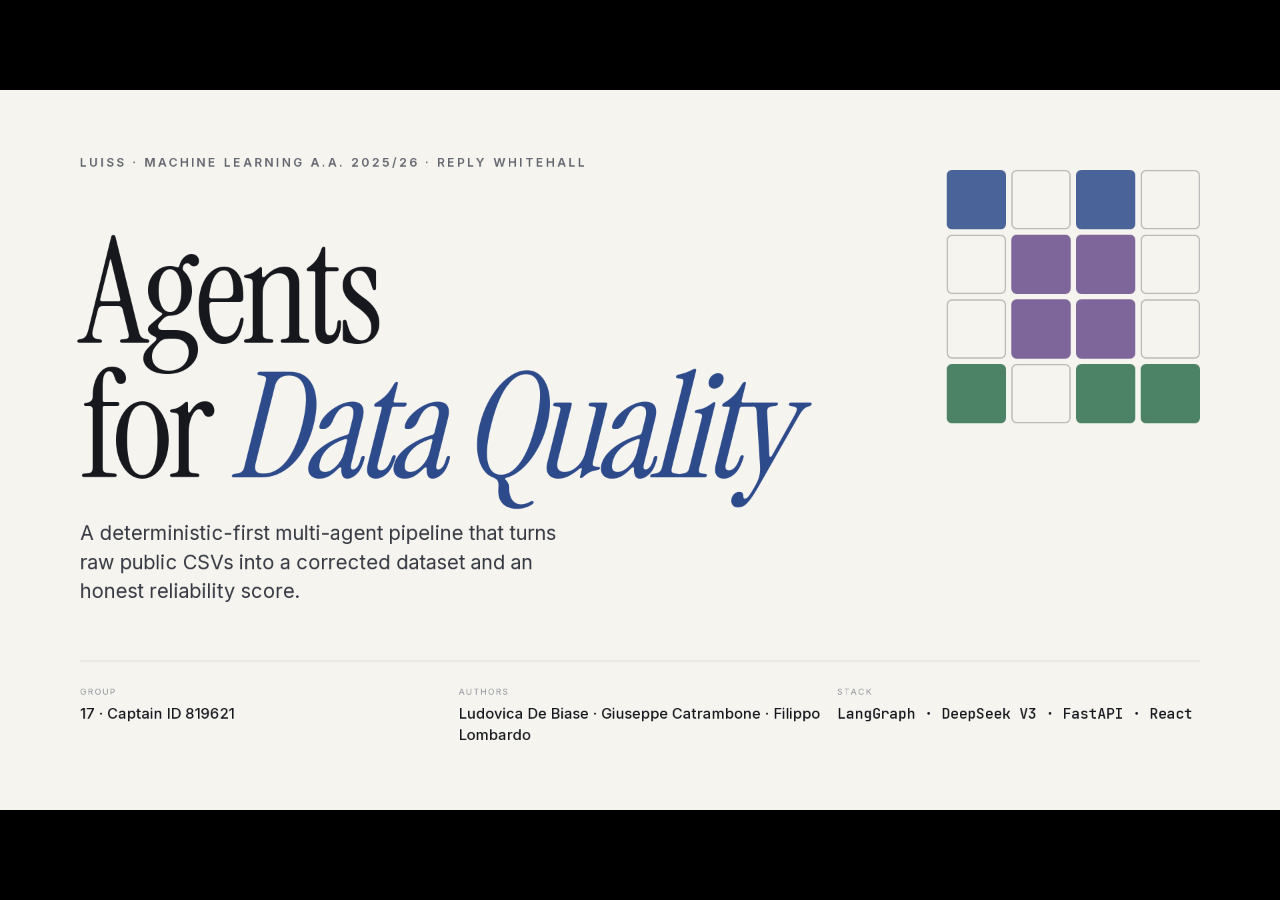
==== Agents for Data Quality - Pitch.html @ b988ec6c "Readme update and pitch presentation loaded" ====
<!DOCTYPE html>
<html>
<head>
  <meta charset="utf-8">
  <title>Agents for Data Quality — Pitch</title>
  <style>
    * { margin: 0; padding: 0; box-sizing: border-box; }
    body { background: #f5f4ef; display: flex; align-items: center; justify-content: center; min-height: 100vh; font-family: -apple-system, BlinkMacSystemFont, sans-serif; }
    #__bundler_loading { position: fixed; bottom: 20px; right: 20px; font: 13px/1.4 -apple-system, BlinkMacSystemFont, sans-serif; color: #666; background: #fff; padding: 8px 14px; border-radius: 8px; box-shadow: 0 1px 4px rgba(0,0,0,0.12); z-index: 10000; }
    #__bundler_thumbnail { position: fixed; inset: 0; width: 100%; height: 100%; display: flex; align-items: center; justify-content: center; background: #f5f4ef; z-index: 9999; }
    #__bundler_thumbnail svg { width: 100%; height: 100%; object-fit: contain; }
    #__bundler_placeholder { color: #999; font-size: 14px; }
  </style>
  <noscript>
    <style>#__bundler_loading { display: none; }</style>
    <div style="position:fixed;bottom:12px;left:12px;font:13px/1.4 -apple-system,BlinkMacSystemFont,sans-serif;color:#999;background:rgba(255,255,255,0.9);padding:6px 12px;border-radius:6px;box-shadow:0 1px 4px rgba(0,0,0,0.08);z-index:10000;">
      This page requires JavaScript to display.
    </div>
  </noscript>
</head>
<body>
  <div id="__bundler_thumbnail">
  <svg viewBox="0 0 1200 800" xmlns="http://www.w3.org/2000/svg">
    <rect width="1200" height="800" fill="#f5f4ef"></rect>
    <g transform="translate(420 200)">
      <g>
        <rect x="0" y="0" width="80" height="80" rx="12" fill="#2d4a8a"></rect>
        <rect x="100" y="0" width="80" height="80" rx="12" fill="none" stroke="#16181d" stroke-width="4" opacity="0.30"></rect>
        <rect x="200" y="0" width="80" height="80" rx="12" fill="#2d4a8a"></rect>
        <rect x="300" y="0" width="80" height="80" rx="12" fill="none" stroke="#16181d" stroke-width="4" opacity="0.30"></rect>

        <rect x="0" y="100" width="80" height="80" rx="12" fill="none" stroke="#16181d" stroke-width="4" opacity="0.30"></rect>
        <rect x="100" y="100" width="80" height="80" rx="12" fill="#6b4e8c"></rect>
        <rect x="200" y="100" width="80" height="80" rx="12" fill="#6b4e8c"></rect>
        <rect x="300" y="100" width="80" height="80" rx="12" fill="none" stroke="#16181d" stroke-width="4" opacity="0.30"></rect>

        <rect x="0" y="200" width="80" height="80" rx="12" fill="none" stroke="#16181d" stroke-width="4" opacity="0.30"></rect>
        <rect x="100" y="200" width="80" height="80" rx="12" fill="#6b4e8c"></rect>
        <rect x="200" y="200" width="80" height="80" rx="12" fill="#6b4e8c"></rect>
        <rect x="300" y="200" width="80" height="80" rx="12" fill="none" stroke="#16181d" stroke-width="4" opacity="0.30"></rect>

        <rect x="0" y="300" width="80" height="80" rx="12" fill="#2f6f4f"></rect>
        <rect x="100" y="300" width="80" height="80" rx="12" fill="none" stroke="#16181d" stroke-width="4" opacity="0.30"></rect>
        <rect x="200" y="300" width="80" height="80" rx="12" fill="#2f6f4f"></rect>
        <rect x="300" y="300" width="80" height="80" rx="12" fill="#2f6f4f"></rect>
      </g>
    </g>
  </svg>
</div>
  <div id="__bundler_loading">Unpacking...</div>

  <script>
    
document.addEventListener('DOMContentLoaded', async function() {
  const loading = document.getElementById('__bundler_loading');
  function setStatus(msg) { if (loading) loading.textContent = msg; }

  // Error sink persists across replaceWith since it's on window, not the DOM.
  window.addEventListener('error', function(e) {
    var p = document.body || document.documentElement;
    var d = document.getElementById('__bundler_err') || p.appendChild(document.createElement('div'));
    d.id = '__bundler_err';
    d.style.cssText = 'position:fixed;bottom:12px;left:12px;right:12px;font:12px/1.4 ui-monospace,monospace;background:#2a1215;color:#ff8a80;padding:10px 14px;border-radius:8px;border:1px solid #5c2b2e;z-index:99999;white-space:pre-wrap;max-height:40vh;overflow:auto';
    d.textContent = (d.textContent ? d.textContent + String.fromCharCode(10) : '') +
      '[bundle] ' + (e.message || e.type) +
      (e.filename ? ' (' + e.filename.slice(0, 60) + ':' + e.lineno + ')' : '');
  }, true);

  try {
    const manifestEl = document.querySelector('script[type="__bundler/manifest"]');
    const templateEl = document.querySelector('script[type="__bundler/template"]');
    if (!manifestEl || !templateEl) {
      setStatus('Error: missing bundle data');
      console.error('[bundler] Missing script tags — manifestEl:', !!manifestEl, 'templateEl:', !!templateEl);
      return;
    }

    const manifest = JSON.parse(manifestEl.textContent);
    let template = JSON.parse(templateEl.textContent);

    const uuids = Object.keys(manifest);
    setStatus('Unpacking ' + uuids.length + ' assets...');

    const blobUrls = {};
    await Promise.all(uuids.map(async (uuid) => {
      const entry = manifest[uuid];
      try {
        const binaryStr = atob(entry.data);
        const bytes = new Uint8Array(binaryStr.length);
        for (let i = 0; i < binaryStr.length; i++) bytes[i] = binaryStr.charCodeAt(i);

        let finalBytes = bytes;
        if (entry.compressed) {
          if (typeof DecompressionStream !== 'undefined') {
            const ds = new DecompressionStream('gzip');
            const writer = ds.writable.getWriter();
            const reader = ds.readable.getReader();
            writer.write(bytes);
            writer.close();
            const chunks = [];
            let totalLen = 0;
            while (true) {
              const { done, value } = await reader.read();
              if (done) break;
              chunks.push(value);
              totalLen += value.length;
            }
            finalBytes = new Uint8Array(totalLen);
            let offset = 0;
            for (const chunk of chunks) { finalBytes.set(chunk, offset); offset += chunk.length; }
          } else {
            console.warn('DecompressionStream not available, asset ' + uuid + ' may not render');
          }
        }

        blobUrls[uuid] = URL.createObjectURL(new Blob([finalBytes], { type: entry.mime }));
      } catch (err) {
        console.error('Failed to decode asset ' + uuid + ':', err);
        blobUrls[uuid] = URL.createObjectURL(new Blob([], { type: entry.mime }));
      }
    }));

    const extResEl = document.querySelector('script[type="__bundler/ext_resources"]');
    const extResources = extResEl ? JSON.parse(extResEl.textContent) : [];
    const resourceMap = {};
    for (const entry of extResources) {
      if (blobUrls[entry.uuid]) resourceMap[entry.id] = blobUrls[entry.uuid];
    }

    setStatus('Rendering...');
    for (const uuid of uuids) template = template.split(uuid).join(blobUrls[uuid]);

    // Strip integrity + crossorigin — blob URLs from a file:// document inherit
    // a null origin, so crossorigin forces a CORS fetch that SRI then rejects.
    // The manifest bytes are ours; SRI protects against CDN compromise, not this.
    template = template.replace(/\s+integrity="[^"]*"/gi, '').replace(/\s+crossorigin="[^"]*"/gi, '');

    const resourceScript = '<script>window.__resources = ' +
      JSON.stringify(resourceMap).split('</' + 'script>').join('<\\/' + 'script>') +
      ';</' + 'script>';
    // Inject after <head> so the DOCTYPE stays first; prepending the script
    // would push the parser into quirks mode. DOMParser always emits a <head>
    // (synthesizing one if the source HTML omitted it) but may carry
    // attributes through, so match the full opening tag. slice() rather than
    // replace() keeps us clear of $-pattern substitution in resourceScript.
    const headOpen = template.match(/<head[^>]*>/i);
    if (headOpen) {
      const i = headOpen.index + headOpen[0].length;
      template = template.slice(0, i) + resourceScript + template.slice(i);
    }

    // Parse the template and swap the root element. Scripts inserted via
    // DOMParser/replaceWith are inert per spec — re-create each with
    // createElement so they execute, awaiting onload for src scripts to
    // preserve ordering (React before ReactDOM before Babel before text/babel).
    const doc = new DOMParser().parseFromString(template, 'text/html');
    document.documentElement.replaceWith(doc.documentElement);
    const dead = Array.from(document.scripts);
    for (const old of dead) {
      const s = document.createElement('script');
      for (const a of old.attributes) s.setAttribute(a.name, a.value);
      s.textContent = old.textContent;
      // text/babel scripts with a src: fetch and inline. transformScriptTags
      // does XHR against the src, but blob:null/ from a file:// origin is
      // silently dropped. Inlining makes it a plain inline babel script,
      // which transformScriptTags handles unconditionally.
      if ((s.type === 'text/babel' || s.type === 'text/jsx') && s.src) {
        const r = await fetch(s.src);
        s.textContent = await r.text();
        s.removeAttribute('src');
      }
      const p = s.src ? new Promise(function(r) { s.onload = s.onerror = r; }) : null;
      old.replaceWith(s);
      if (p) await p;
    }
    // Babel standalone auto-transforms type=text/babel on DOMContentLoaded,
    // which fired before we swapped the document. Trigger manually if present.
    if (window.Babel && typeof window.Babel.transformScriptTags === 'function') {
      window.Babel.transformScriptTags();
    }
  } catch (err) {
    setStatus('Error unpacking: ' + err.message);
    console.error('Bundle unpack error:', err);
  }
});

  </script>

  <script type="__bundler/manifest">
{"659a6c02-3850-4c3a-8c8a-d173629ecfaa":{"mime":"text/javascript","compressed":true,"data":"H4sIAAAAAAAAE9U8XXPbRpLv/hUTJrsEHACkFDtrU6ISxZbPukiOSpKT3fJ6LZAYkohAgAeAkhlHVfuU563UVt0Pun+SX3LdPR+YAUBKVnIPp0pMcj56enq6e/pjZnoPHz5gD9luxMeXflGGU77Hfvvnv1nOl0U4Sji75iM2zuaLLOVpySZZzl6eHx8xbF8E0BV7vwzTKOHFAL8zJ3RZseDhJc9ZmpW8kPDCqGC7xTiPFyUrVws+7ISLRRKPwzLO0t6PRZZ2WBwNO7KvT307ewQT/2AMtsiKsmAfiiSO+GEa8ffPZmE65dGAvbphZcbKGWeLMEdMr+M0yq5ZlrI0vAoEZiOXXfLVKAvzCEvjKY1N+P32y796v/[base64]/BMHNPgkXCYl23q63f+f/97qP+m7mvgIDNrTdC7KPEwL4IT5QJQ77gVOehKXtABXMb9eZHnpsYSXMJ1RBkMFGtQZF80u0ox6X7CwLPN4tCy5oCGsaw5lOItZlsOoAr2twZZLk4HOGtjJyflfGX+Pw0EnoH4B1TDBImMxfH/[base64]/1wXMYwfCEag/CvgFEIVaQbgkdYF1dxEY/[base64]/RaZUuUSJbEoBtSiRQOYOlinvA54ZyjmEfZeIk/B5IkTJcE/7UEBj2D5uMyy51uBaPrBmEU0cyPaCgO1QZtuh7pjOEe+6A4jgcRL8M4CWLUsUz99Xos5des74/CAhaKKhtdYCGv4mxZkHrGLqpAtPdwJv4W6SwgZKN7mZVAW2NEUWBowEYXUWd2ASIiotZqSkKuxZdERvUGyQc0rY6EeLpMkrWowxYHm5iBRxebddnPrKvUPv0Yw6Z3Sd/KcEGf4SLuCnA37o5c2hOeF7RcYz4A4U2ViqGdFzTrFU8CYrwZ7IkMtlLYW/iiEBKxzGkPpAkQr6daW70+PWLOV1QzdIlPc+5HPAFK5ajTQH2HLMnEthzMwmKGE06yMCKuDRHcCBULFmkdRO3C5BpVJXBdDoOFcny2pQT4dQHsKIwEk8kBSFTOhh3cdzoMtMh0VsIv2H+q3X+3AL7GvToKy9BPwhFPhp3zuEx4Zy8Igt2erN/cYX8Km0vY2mO3Z0hdU4sS4eMcumiJHM/iJMpRcieWyAbsIBzP5NzjAgHhfjwHgsLWk6zAGJhO5V4qieELLME44jxVyL56xY7wWwcaOFs+SQ+HRUATDFQL4TBJsmvXggFGxBXs+/AdDKw0e4emBLYC7fWuhJ3Ck2UJcIwuI1zf4WYVUUEHQPYePHAcpRZgwBS47PnB2eF/vHr3w7vnBy/2Xx+dsyEZCzv1Bi/NBrCOVYPvvj84Pdr/2zvYlQ7eHZ9h/ZO+Uf/9/tHh8/3zg3f75+enUNu97xS6Ow800EUYbQMsJ6XpnIGxkU7hRwDlZ8irzrbHuv2ua3QpyhWo8RkHW2XILh4gRw1I0D48EOINmj1G9hkIS2pHFscp7MOwJarfuCOB/TBgIxCpS1U6CseX0xyUGRiun/b7uvU4S7IciiaTiSqaZGnpT8J5nAAQHy1m7hcr0Atzj30D9t3lcTg+o98vMlRSnZc8ueLIauwVX/[base64]/iOVrRYVrWl7OlijT2AGS7/6eWWqHC11aDP+CDoIIQglhkOVj7PhS1NGznSijXlueOnk+Ma+qTEVaI/VLVNc1XtVw2ed6Q/iRFLgyHtxW99Ihb60ZEFd82In1PeJ1DzsMF+wmQLEidzzNozsmgRcbrQdk1OongyuQR8tElB7UFbGzwxTkyn/B10bhXA7HXhx4YhWm3FCqHdi7pT2qeCMDwEKPfV52ZEv2T2JsGbHvr0V8ePdk2FNr6dbmxENF4INw7Utm/5qPLuPQBhD8DhiMp86UKLSvqmOMB5b9LQYxogdFRKfU6gEyNwUQruBoUDP8yW4KURWAgglvmavJJ99CZIV2BqfBDmFKO7ItkTHnFPwbBKxoSMSRiSrspz/+WdUn4BJblcf9PlUxh/ACWYHuh18Vw0+krqEfu+NDJY18u3rvSd+8HT7ddrQzjhLAfJcvcwUb3VeXTcDFgjypcYKuNSOCNso/YBaWayMMoXsJYT58+rcDQDokbP/DNdq14wkP0/WGzK0sYHrp2ynQ571QcJkIUfoECjvj1g/4Wn99P0xCV5XLJnmz7y/68AG1dcK9aEFk6Xo7isT/iP8XgkgXbXvDEg3+3XE+ug9H51k1NMMAakfzCoO6ywOmSn9gij5L/hC6UKuXtPdXgBv7rK+7bame9vmtv+qMy1UjABslDgKf8oro+WFdvsltDPSgWM1Z6HuZE4H6Dh+ucGqczMKZKk/MaheCSFdhWBtkachWnYMxx/4+wlKoNePtJJQ/zOPXltm0Wb5IsOb18Ogqd7cePPfV/P/hLpTJMpq9IzLYeVXxPcIyS36PBkRUGpHFBlZpL2oLlFmBpaRMThgwO3A7kiWv1m2TjJarxbFniitlqvGqhhGdjy4E/z37yRXsRov1g8KHRkhVXU6hTZhcq0crKol81R8PoG4io9AeDO5W63Kqpy2sJ8nGlLlr043alHyuRAGNv8R4/DBVMm8CXH8VPDbSDy1Gkcf+/kRZDMrYMbDV9v2zZxvrmRmb5aMsYFjXNCpE76Jy9YMfwE/ywY54mmceegX+ZJWHhMd2sbSfrV+Bpqhqb24n55IkWzjsISLse0LPTbhclHywmugrBnYRP2FBB041BZMPRMglzLChuc2lbWM0gbrveemQaN+Dj+7Tm9eVstQduzFkEBV+ANK2n4KPHIPNa/7MvUMAsrB/1K/GUMEWcchPUx49Jk4heUYwh8lxTVDFgC/+tMZnW6Kr67sW2a0sJNvBv//4n/CfSEANML4gcxoLLmCc5FONZns25bPvH/qd9GPBNRNALkywYJicH1s62hKV0Q/r4SSUyHaXAiJDADrlSIotzzdk1sCZ5wuiBqyg5BcxUIFU53wqMmQyzUzZInjgNS3ITVECZqIURIgrDKiBfEyUJBqahQINNgIwEjJa4J5a1ynkVFHAViQWUdAVol0JQlBGtgos+TY+SQZ096AQzAaWWgi3Ho2dhkiB/AJwfoaBQgKBDxnZnPIz2wKOBcb6WCSs/X8IAs7CgJNJkgsFNSeEqVdHwegSBFdvaQTHTX8FEUDze0TXSlTQNRJufTVvN9P0tD9pQKTUD60a5WjJa1URlzR7ZjClZpiuF3puxCS2xOKHWeiW/[base64]/2MWF8G7PMswUk8/[base64]/HDuXJDDAQEpn9/VwZljMMC6XC2EKVK3ZXj13P4vGMTeJchIDpUEdgrgIoyk0LISeSE873oV1rzzuSr7XvRgpqCPGEOTXV5dKxoxy/A8Uatc2etlpr7V5rYvG3NoHlIb4W6lZjCRPN3BjN8oCM5YAkWSkOQx8AG3QX77s7m/pKu9zqLGT8Lr3BoDrJYYvJy5XTrRlNah2aCLn3hTmzYVp4NoBO4tJpFG7QBVZGQusYTXkjQQ7U0uePwI0DB0kaBE6X6itcxIzQaX8mgjDQtcqx661QwQ6nm2CD72xChsYBGSmvwjl264pjTzWg0sa/I1S5EBZYUdatNfkozrsfx/2RnPYHcZi9XgkZX2tZAaqN9YJfrQfSlE421FZlntTxJ20ePUNj2cGuNXYwq6Xm0DjDRlFlXx2RenUHlFITCVeYCqohj+U0Z1Umk7KBNXVtUd+Rr1R7m7M0FHGS1Re+QrfRqbCsCQy/qaZgP+N+2DKQ3YfyOmDyywNEeMIb+xr8Iab1k7Tc7jYpat06JYWH7yNJu/VRjuPo7oNA41vGmMdR124v+Fx6f8RyhThVlPIGMi+uPwIZaHwLMpNrExmiUJPtxVlAr24h1wa6Uz9pIjc5QAiDI3DwBGE8AdmSiu+Enzigg6vhuMTzfuAHsVFC/eioH41L9wIwmJ5nSWHLg8pf35GO6mCCRUkFo10YVBebrwETYuQyy8CGyJsjtIgOnbPDTujb6vnc1vVWCVLdKKFDdyXUCTL82wUoJZ41wBkPO5jbwROoHXklQtR2WIXgsHOiDtCSVwot8dijUez89su/XDwqqf92MV2Ex/C/yd4PO31My3wJ/3UwyZrgscAUwIBrnV0CHHlY9BlG1VSpr45kBk90EQYnx+Fi2KGQlVX8I8iXLjfU0rCDSqmzt7sIgXeiYed4q8++OHrMniSP2eNOb2+3B5hWmO/2xPyNkmIRamJRpF3RBnyAYWcBDFriAFYzMaHO3haAh3K7tuCLzl6vrYYi+EYv8bFp5VI8K7lh5V5BfW3VqAhW7Nf/Lyv2JfsCF8u/z4LJJEfnLrSkdN8mYp6qyzXgrBV1sopK5xSoSl8tNC5HERTrZbVRvtAqUAlu7SQ9nRBvPUSvlLA4JitU8TRzzMiSz7Y8deLbbaiI+kjIT/cd6fOPGomo/TFD9S3gjdib2mRov/WEFebpLchTeNQCEtomlxmcWgyOrEr8qEWJ9B4jv9WAopY4SKrqxuSl/HRr2JD8b+xILbq2F9t7+FBmVOZLYEt15pMOjKusk3GamG5jlV28oJJmfraQGReByENmZF4CdkiJnN5ygae5MesVp1PYeWUuR3hgQGiVrKLMjAEIh5vL6zDi4kCV38LDanj3yA8LH+8SrWKeRLXslga1EIf0xUl/[base64]/GClXy+wAN6PZKUnrynm2YIB5NmKHNFNudCQ2R0z5LP9Wlk7Q6jEPIkgC9ozleiJaPj2OCTIWiD84Pjk6P984Mu+/Ofq9KzZ6eHJ+e1svO/HR1oPXFT333EXAPwzvHajePIAwxxbZ4CvxQFHrfKHZMAzznQZh7jFStGxkbjjs0AjfQJz9EngU0wLo1rRZ4JCoiSgnKFdrCh4o3BxsUeT7QRRgzqGWjlAckKzjrEFZ2KqKgUBUJDoZZr+YQKCVO1kXakUlM/KhJozDaANPE1IQvYCoINXbASwFnA/FeAOs1MXZmuzluAflqxWUi7JF6r5FFgQVHzVaOAqQKMOeZO7x9/Lx7+Pfoc/u2RwxXAYHOH8iiqsYnqzYPmt82kmWma1Db+GZhWs234/wuPiaOxZHa+bdJm5uoJODNrdwAsK5zxziJMCYyqR30DRjuiCmCX2MOIQwtcW9xTa/08dvHZB7wC5aTuDfvsA5XeXFRyRCv3vbg0hjmT6jp2XQxYT1wtB5NC3P43sRXYzMKijo1xJQ2MR4vua2dg9vHsW2EWvW6nhTA7iHKeuvsVVwayoU+qZIO0BF3bMKyFryUsSwslPJ3C3g5rvWUZK6ahvjdkLX3UWCohfQz+VzAP3yOPtA3h6xHUzmKk/Wq7yma7qms9uNBtM7KayW+pz6szNGW+amhbSoXiXvafZ9+9CuiXUzeaUCzevK2rr/08xwhKQZ+OgOO6NTREsV5IcCLA1qW7zDYiGcbnwzx1um8qG/QtexHG+BAAGC8EiH1q0YFwHgDLcNNoXHMGoJ4xMU0MjQzGneV1XTD/5Q1cHDuc41ExeQUXL8Cjc/DpLphDe+JebXX706Vr4gocHRqjC/asyMd4p1+0x4cF5NXbnerKsLzvLm4JgyGvDgtV8MTdfXn/HtmpFtxD/ejYV4OlViM3AzT0pw4oaPeznsVEs/qCiH1YJ8pnb7beioy4b27M2DVFaemjOZCy3buITdq+JOssO7SzyJDTlp0ukbe5h9q2g68fbuzU5CetGEnRsEiHMQRt1OEPcT1+KI6CsK/wSvygXm2DQK9Vg4jNeli6b2FVDX7oirvetETgjKKLRtcN8ea6L1lGL2TOca0dt4LmiCLwDuhQOsWCAAzGp0A+ZvTaS1AWuDWl5DU2b517FTR8eQLrgb0S5EW+wBDUpcCOTkeqJxVw0MBUKAwmC7K0UkbAGXKogyRDCwD+/xQdKIdIA1adiwdsTT2gtVO7qdg0E3FVY1iWIc3GZa35E+OOoB36ZcKOK2RiflM/awOqxrZCGC6zfrbvP3ru1j6m+dm1bX1ny2VHfBqO8TIkaCJfPpODD+sc8wIv6NOub+tCkQPmubHli+WR5xCM3ihfzdd5CMkboNXDbnOJLPy2XXaYUmig9mTH+qcxhGILTDD4982dnuJAsVCPS+A/+kGOQR3eH/TWBm/[base64]/PKl5HhPGVJ2cmrq3kWvX2gq/ishe/RmLOq3isp1E6hCTTSFgQuMZK/GIlTwMq0K7jXes1N0FuuhSwVGvWum3keRrV9XLX2gN2O8QYTP1gla3qGBRiuBcHYRX2g5BdUsUIFDggXWapLreKl5KSVZBfTVt71Cd+HVvOdZVAa6n7lmNlGq/F1rt6ho6yC2KsrEUebWtqqtZrY0IwdqNCu2QxalzhW5wPZzrISCrWMBpTXi0TOtCXIf97ENx417UY53i8J9TOWIirmi00Of7bH+DrEKVLlEx3OsZvjVAB/MY8nuxg2fTwe7HI+TqITkD501aQR9YML0uThsW6L3n4q5rPczamiJDLdsGXJ5q+B3wP18P/1u+MgHjEdJpCmJFj4KRYOBtaRSbcoVPzdTO/mCUKijDfMpLS2+hv+KU4L5KY+0giumcAO5MvX84h69OXp//fH7w1/P904P9n88Ojg6enYPTBPZdAXpNxU5dt64oKPgWgICHeFQcw17BuMwT/SNMSjxgqntZ2F7S6XIewKeZcxHGfCTdHsuGpB4YgQUvPLs+paPLOJAux4TPczzgapUy+yc9okhHMhpC3rpQeheu9K2wqpsoHfFJC0avF7cP5X/EUPj8YzvE/p1hHKTRJqQaoZ07A87t+Z/eE9HeP970/advFQ9CW7fmOGwFwVP243K+EM9sqse9dsAKw9ICi7f69XwA+s8auX4XDLanbFB5/lC11vHf6O7DnNJNc6pQr/ibcjgNQ4kCFKKNOeP1OmaTWqyHHQDN2IwkoAl53wjCOAnnC5qIGRrUu9JaRjJinTigBjO0QglNtmmf37oN147CyEHuml2rhWDs5Jr2VlS+Hayl5Qisc7Z/csj83/FX5e+fmZEL4fcwRz5zWF2AxLsfsQrq6YSWEY7Rj8w8ZOf1VwstKGJ9mmCs5TPBneTZNA/n1Rty8nVMXoHNzoHZKhNBsJ7gOAUJj5c4VpOm+rU6oAys7+A3O5DNaPfo221oFYnzx8JBkjlNjErbnrRiyVq7iOPTOlZTr7qdRrxy8+DGRZb9X9HGRRvcWAAA"},"b82517f3-9927-428d-b447-fac72b237ff2":{"mime":"font/woff2","compressed":false,"data":"d09GMgABAAAAAB6UAA4AAAAATNwAAB47AAEAAAAAAAAAAAAAAAAAAAAAAAAAAAAAGoIMG506HIF8BmAAhAgRCArZAMgEC4JaAAE2AiQDhTAEIAWFKAeKCxsSQhXcGLqReQBCdHYEoqhXe1Qrivo8GIUH/39MbgwRrQDtqw5GClTmqhK7d/Vvowsqf6CKsIuGqIRyIK2j0EvcCT3g5IDrXnxg8tLHbjKUbTFoYIPQxIMLvT+ls+hOKniM5CDnHaOhkcQkeNCLfl6yu5ejUMmojQqsztW3KokZnt9m7wPq5//PJz9gIxi0gtFEGok6o5JVuwrnytrQeU5PV+V2xt1c6nm125XLi2j4/zj4dc650EyScSBpwE0TeNSsrMACweLvESG33++XBAGHXubnuUYI3W578RQSLlBNsE3qTLll6a6TIckzbAXAyQ7wb0Ucu7arJNMDheABWUnmtgACNnVWeutx2gG3AqJjK2Er5OZav9pv00llL/SKmjyO/SbkvwxFAfzrf2N6UPxX0ITOVSJYEj4dJ3b0/Nz0lJmtzeDd3+lS3wAUNCIzhfXBfzVVqq83l9ZuPHwBDGCi0NGi81rItVADaEDSMAsKwCGMZUpVXR96vArkM8kj3euezKTSGpRahykbicfzBTxejWJMAHYoie50b4TKwYx0R6XV4lLqlLplzHlNPCZT6Vvd9qxLnLEO42JzVllKAvdnZhIjhFCEMMJrGjN0zlfe61/+9k72WTYMqW01q+k5eJAlaKEy//N/[base64]/62riW4B++5/Z6bYzjcAH0M5AWq2gAc8YAQcySxH8FCYNx4ssLHwsGstAQkOctEM4nLwkXaDHfbGABitnNEgAK/+r3z36cQJTfBhhUeL4FksIpMA3n5q7sHLoxWZ1yazUAIJ3TCR2yPdu41epQk9UA0oWabVOXtoTK5FrRUOlDzampmzpYt/lPkN0AqpHupIdUSZklpH/6TT/oK73MS+jelHo5vdQ9Az1mD3SpMzqtwdwH0Jl0zA60tfVaqTZrACRLNd9mllmK4oqBNaDrBXVJ7dTCGsWPlTEAVEJP/J1+te/9wuf6WI+0mO+je4q7R5DuO78HEB40d+hlfc8ivFncWD4ejBv/u2nIvas0AOnD2Owa9nCLkRMcJ7TBw/AxmkHgHF+7+DqaSwyzxPUZj+c2LdEyeDkCaB6ON3j1xpSkD2MGMROIGdfqe7BexqciLzbXIu7GuBt3ZyKHu6uvdoyrKxZkcjfO5JH3LNiHWdBibXdepQBQjR993iI7DSC6DShwLD+jHNyu8ZF1ovxhtBx26NjLScADAxHGIWIfxot4Eatf3MameJHK//H/+OC7gm+vPp1dMN7SchhAb7FVQnQpA3CGCgodFlx4uOOFABEBSFCiJpQIYtCil/m8UpxqNeKvZhJJIo0MssihgCLKqY7auUqfXt3UQa2sCYjbchaX4o3/ueA8F5hvcjtff+lRJPDxhZNKLVCArNZTCELW872J02USYf2xbHSdzHRaouzui7rDGpa6aXSm1hU0Nt9Qk3Ac2FGHmhKBezsmvUY63eoea9i8VT7lJq+kGkbhTlsfHOvUfsOxHdGSeo6QGFZ16SNVy4/nkDEt1Rwr0QWSw3mxDeZgLC25NZ3bUdh1gre9tZ9ueO3v9B7H93Me80ZjFN27Q3FyDoJpWyTobx+16arwAvX3DZe/mj9j2JMVc2J/FlXHJw/fGXvBZSjJlHLtnwPqoYk0hm8YJR2h2eTnwDkwlWK5yVpfYfO1aioYOrDG69SqDIHhVFRgliff/t7fR2g2/5tzHpA9bTroc+xsRe5Mrsfq5g7vgvu8R+y+CMXOyisiemOvEDyg/Kw1taqe7xer7p9eW3QOfLG0aL8HmfuLmdh09fgk+XNf+XrPxOUY7dOrxLhI4kwM3ynSs/M2mOq5bfJ+Z6BUxGPgqVWitDPUyyF2qeh3d1PW0dI9jzckgs9oUOLDhid+lvJAgBA/JMhAgiBCCI+oT2c00q3KmT6RiSOeZNKwkUUu+ZRQcapC4jcLzlAgiVR4xhMf3yeCBAkSOBRI0OCCwAKD8x3yb78Fqrx7TVWpBqwueJNCFTUv5wSEE0wIXGBAFxt/nKBDhoKb4OLWTu48wfPi3eRAbrrigUuTveDL4Wd3ue95nJB2Onn16ZmleeGuhcTKdlRIcIX28eyjMzznxRkmjI74BduL05TUH7n7YqQx76ObcLvHY5pgAHkuQKJUxK9cwWWniz7XrCd4aNFqbiLzFy4iz18QRgCBqHaAV80g/+RQm5BMoUSAB1Qa5Tw/SQILDSF4lSJGdGSoSdEDBn3fY9DBoF/wAonXDLSBUNdPiVc8gBOQHCgHYJR8WRBz8Y+CN5duAqyj/C8J+2WaJtcv5KXf+0jfNwzgJED83+J7+5ABiUL9aiCDfJT45UAaRscJiYDeSTO6QGzdFRmgzCCDDVdjnMmmm2+pla53IffCu9Mng8gUMuz11+u81y///4+sDwdA5SCuXvorVanaMCPVm2CamRZZYZ3z8V98gJwKf4Sf3/Dv5c86PV7r/93/ffmYf/Q9HI8uwEf/[base64]/[base64]/xA0fIQzomoh42ky7Iquldg2jsKArGyFcg0WKzsjENdU5hAKjji54RkkTUYVL5tHNIc50m88DYAz/droPBevuwG9R76qMRjVvdjEBadiE1qalCncBpQAdivYZXEeXOmSyHLp5KYcpZAokwXt42UUWgpgwO9h+RZukB9+fFmWRNcJCT4uqqxVjelfDPWQNaNdlLBe9TWkih7TWVeix+/iyKVHMdjFO48K0EgvHxMx/gjba8pMK1TtYAzrFtWH8HSiJNJzrxRsFu0cRKlh8ZD9GvVWdXgtf5+jeJ18btRauWEa/PZZ4ODk5AYrbzzR2VYx9oedWMhtFCS1ZNCUiW1Ex93QwIwhcLVUZE+hTOkrCW5gACze4Frlq7BVNg3FLfqSndt1rbzfKKi54Crp4bWFjd70NVbMtDSw+HEbmdu1VIRL0Y6Cdmjm96myGEikRBKil3oMlMmiqa20jXF8sLOt4l4toZBo/kOVHRTzDsxhtYj/Ea8Vmy1T291kb+So+t3qd0wRAGAobIkE1RPEy2W21nJ/FY8fbWrpBfj4O7hYXNbbF9d/TCzs7Y2bG1EtNlZ7OL5z0ilNyo0bsuCyNQR/iXeXWsLa8rDItETjU6bhpwu18ZRN5f2HlB11aEOY2UsXHfaRimf3C7dPTfEeVSvjzMf7Um8YeXtHYwb03O2ZOxmbHyX3woJZEwVibV1UmRMSl4XmDU0biwWq5MmMsYcNdKB1WyaWa7uVb/FKqWj4TapkrvrG+Ngzl1Vf4ujnU0OVZyU38EaInXtIcWAKCSlkBZMhNgtYH728/VYR0kfu/Oabh7X7q0lCIeQtzLZfksH6IlIEZOLoa3eIdLcFtIBKH0cY4gIwGzOdlbA2jPeSbCXLq9w1II0VUeVWpUEM2Gz/OxSDajeMKYsqWV3Nmh1/oiQ5EgYw0zp8MmoVbnhk3nCTsMVPHcIJnsCOvsE43Ey1h29IKcmRqj5suIUF2exVps1N6tcXF71Cbs51K/mCYxUNWoGP+AkAzEwUuGqOLC9Qm4A5gKLLxZqRoRVZyrmi2Dau/B8XvFEX7z2Y/DU1FJZr0acLfV+QAlSLzOj/6VgpK2TbqU8BCmN6MBi5Kqd5vvHLbgNaik/[base64]/GKx5Y3ysdZ7IPlk7fp0J0f8hYtXfcym5O+6PelwNnupat1qfzi9uPyNRUZxONDEEWtTJgAqAJ5zQlB/zSluT4VRLnlmytOYKTjrKxFB5Nye53t9SMH6qRXk8IVmqqGalnlPOOOhkBz63RocDIR2lzpYTPknEvLF8lorS76e05sUONTTqTtiz0yNzC0YdJ3POZSfFI2Ig9Ub5xiAIjCAxmHTs67USw9aStSSN84TJT1gaj+syzKBjHpmI0aiJEX/m+SOOq+UDBzUzDvozumNGc6Csk6fC8b99U1Vqi5pmviHHcAb1PJcHhHB6c37kK21NxlPL85ID/lszN/HB1xG2dar4oh9qtORckuSQ6iPiTX35NIrSr9IxquOZrZWgozc/X7PkF387KFSkKkw5ZHiTKHxe+Esfw5CDihElVFTy27UEjs/JckKxSrrFva/NzzfjEch+mfEVBrRH3iXunFoW852dF2nsaPGXKvdVtjJ5FyT1Yw4cuRg3BEhV4UeKIPgYjqLTPs/XbWs5d2D/ZOkG2vn2cyiKX8BRZAaqqN/PDD9g1dXq8TfdbrSFZQT57vfmkTq6MEMeJHQyqnSQ/zvVYbXEdcQrFPL2vznhIrdRrWNpWsc4zBjBE/03wSQP+ZaZRC1/Px1Fp2cOxXhEEPPlgMuudz38tbPfJufbghwSi0J4tyFCUM6aByGPPAv5zDgWY9E+HbknsJ/e9Cus+UKU8od/1VNQ3lIaHJQRoSkXbktJEXZqKjLCg4Js4doKL+KveZu23BbxlzV1dGIi9bTVknZab2PaKJiBs3mt3KbhkRcS/D/0L+K/S2ZUsz9YHQIfROcrgtNCtYkV3aVw2X/mPqJy6CMe/MaRjndh5rW/15jMeUkJaTZrqPjTcHAV5ri8eqW8BqX0cWioqtNnX6E6yhAbHVNpUMWHGMsiEqpy0rzWeWTUwqQjTBo1toZIUlrksoBgWXiyOTwhxtSii1BlLFOCTNh72rW8Bj3EodF8Rg/Jhey0IXV04hpd4Fe9H+tMKlmATuhvi/ucz69yfdsnEiJqSsJj4jJUpq5FQ5RtgyZWkWL1A8vPez6nXiJy8Em2n1WLWHQeGJ0BX+IyXK7cETwR3JlzZnBtpbETOqolOa8/exLPIb4TzuXkIAAWHGZTK/KiF8plTvUTYiHJmBGrWVNJN8KIkmQHVttLhN7IL20EZ6kUu2tSqMsBblaopJJC6ZHFTsHAsX3U5w7SRrP9cy6VKx8c1h2RjNXfcXDBnX1m9GaffXsiWjVs3eh4TkXxYiaKQCenaQf9Np8Cum3ySR7r3Pbwg1/QHUHwlkXkbT0trnawYeov9w23uyu4hEne1JnXAd7pXu0UhoXZf7g3XWZb6ftG+WoOvp0INjs35jB+icA+ivGzBYKtxcwKvwW2/pkcpTOY17l0l+v3BJ/gZwoF7tHsUdx1iRzOrIClmXJZaFJh7IXXaflBj91c92xNxZgeHp5w0d+C8na1lKDZpAwaxoxX6wT8KwnUp7UtzH63S7cC4tnW24akMDO4CMstUZLGpCz1umxTmPLgETq0io6h8ke9V5icCY+qzPqwernoS0ailIqJELN/UhK4BMtNMX4NcZnB6/OtUfil27/TN7ImFrscCOL4tfnOnzDKsHsAVF9bz0cJLuesVz6acJt94PdMscUnwrS5tTqkDjBmODo+r+2oEDi2PIJ9I0S8sPBnPAUHJWrlHcmpihWpRlV0XEmjj+trHF5dbG2Q/6/fSxFMRM8xWzaFVQap9d7xgoCQXBebNzj/KCk7Rsbqc/K8wb6kWWq3xl6f2xKYEaQMiDfKpPzsdxWdCJ93n8MMptOuH0f5uZLGquVuenGQf6JBJmUNzJPeHOcui8uwaFThiQWygCFfSbJRL00RiaQpeqMk2XOv75TYV6EL4nl/vfT0d0J+G7hjKOJ4yzBD/D/RhJA1bisItLtcTJDZuRXUC9ttxwWBRbFmYtpgcyAodhqHWHaUKtxH4PuxH0bM6AcF3g60FhDzPN5DgriprFs1BRfM+PNbFok0I+udRuCfXmZ573CmYheI89Dm/t5KL97PpbWA+xqXd5PLHefxbsHBIf0123fq+r2BeUPJj7gpFtliMZh/CKGs7FhnaQq+ZuWNr3Fj6dIPsXrL8Lofhw6KDl6gDnhmtZn5RdfifVaM7UhHD6FhcAwIKv/EYhnckD5ITBvKePOVNsUsuxrdWmYIX8rWpqkFksXRKnk1asc3TkOnN0xBfWOF/YFQkS0c2Wx/4JT1sWArR+3pBViu4T4cnGYKXJGQEGhPN6s9rznQ/ntMuSLdJK757tuamm+/A8dvic1RPr/x2QEcxndbXsNZf3Gsyi8Wh5NhLhfAZpgX9ftWjNTMpKFahoUs8iwQi2+FqAMt0shUs4GT82UnAjXSMZccLlvX5unGdhcdqmSrbSpdehLogkXTEcsxzJOBwZ3OHd9WICijGcf1DBxn6HHczn3MJkY1nihGJyVFGMEY7PreE3EBa2IRglAau5BOtyv9vb1/ui9yZ7Gt3g5Fpf70wrq4biU8mGXaC27ANOPKs9Xzbz+vmy93EEfQmR/bzmWlCCU0iZHEo4urH/L0PhCqFbhOk4ivrttiZH/E63AUubj5Ze7+1qNGHDMma6XTsiytEdgeuv/CZ+eyGZ+kF1JRrx/7E0svNuQZFIe7TFdm+16VyQIVN7xbkWe7Fwmz0PgLKKXTKPkRT0at9YhU9ez7wgIqTcnbHo5To19l3628c2Lc0mh4IqqI/uGlZxyvUeDa5cMCjQXEQy73AUFMqtybo6Q2oLHZ9wBg8efTeLM0LIRF4x3d3/xXXR7IjHfOq/sLP4mjPBorBKPN8kB+8r3Ozpbgoi4dg+lD413VW8l7BnJ+k+EYg+ygxjHYn+QAW/zVVdU97avGcDY+ti/YU537uDMXLFiealdd3ZrHe9Q8znVuIXhgCE2xTPjQUNnYb3L5b2MylOYzYWwJGAlSLinkS0rlglyx8KHwjNDnrVf4ms/WAkGmm+jaO4TrtZ3RCE3ZZfJzFT1+weaiROqUIcC6BsPoYKjYH9Cqdb3rrRLHv3Hdvm3yYSaH8SzmOYszBtoMdnHc7fZZ7ANnFD3i5LQ81TNgtX/Azzz0Fkrvqn3O5qfxuTcHNyG4DXS+7/[base64]/YA9pCVgPqb9xuF/KRN8h57/X1Oc0sASpEFhiELTOcJg9yRJHdg+nutFVImlwz+C5rH8YPf8N9kJniEZThy+huTx/FHb70LASN7D7pEExyYl3R8CZ7eSTLDv0ijHWGxZ/BPmVcmdO6dCrCKe59aT2BUJpZfplQrvUlu3mewXhpZzxv3tfNVd0GN9k4cDwZeCWzL6e+ndXJUI43sgCs6DdQmDf8PV3v6v5dxPCON/APXe/q/6sTxuMzp36WRRnxLYd8JYnFLXgu4LWewAjwDzf2Gy5GThPvgNmmoi7FnLYpF1LuVnJzbcnpWuv19OsWDrh8h9dWG3Z7+ejKOn2O9cyqq9ocADPqMmOvz7zff2nw/8OJg3+a7368CugD594h3dkWicTQJ7IVHc/QhbWZ4zU+AJs1jsKF9rWMqbpFdhwJ0DNgLR7EW44lfN47C/wHJ13/1j5z4JKfS51R03xiV4tU+QzhWFUVqKfkP7YpxyMZUVoUqw4gQmIzEODZW+wWYcW7Yp6M5mNlkvoBqbVlbBYV9nZvsLa7qwzBhjCsHxJMMkDBSPaHWOD4OdEWw6zSe6PqHf4GurN/nJF3dPAbxA8q7UQS94iTQ5BGPwZ/hrj5EXwpDApkUwINt7iX8LX3ZR9scjfivNioFiRg+W0MacZoC8FyMwRSfmnxzVC7bjKlui4gYoFd718ZrGfLlreDlOWEgqvSSDIW8jOtXvCjZlzH+oC7coBAb8pUN4qLz+WC/oBE8AL/oLC3KDutAKIj4BL6AWP79cT6D8VuyG3SUV/tQopfCEKAa/6POg//nwgqd4J7Vbxb8OHBNPgX6KmB96jkG1mSZ3adPra4C8TEJ4OjIT74upsf8h+nkL8AHz//8AHz4uuf/P/P7YNx9CCUkAAH84Uwb5AIrbwXIm9d+I8mjKfcOfamntDlPWbBPIrfPWyoQ9xbC9md1fpIK4vnX8N71BwzYD8hUeyyXxAMGCsSlIMA+3xxFcqQyYWeechec8OGe7u77/sT8pPSr0E9/P/zSGfB636NRKQrfe8rhoXQX+NCPyDyhcnVcQey2uvX+Fairr1O5s4/[base64]/[base64]/1E3AC3ck/TzIo1CFPn7lxDgyxAZcWqUi/JRgdQfaVEpKpNn+Cszi4IyW2BOItdzqrz8rt2ou/cQ2rNXb2EFXvq7T6Hwor4i+vUfUFwiqrSsvEJMpcmP2EE++8H0c/CQoSz+C6BerP9C4v6PHDVagj/HjK2R5P3lulXJa1LWpW5sbnkhfXtnd49t/[base64]/LElPN9P93HWwUKY0O3AEpe2b0sDfOm2uKx+WH4uQoytN21f1r/rL/r/SR/5tJYO/gLvcKqzFfNr0DbGtrQY28nnPO8QXoqnosMBjniQEKWBOQhChKEo02bl2T0cF5xgZ4SoHwMOP8QPJFSI8lnBUEIkxiFxKUdyi4V0HtjQoRpppKEWs+CsIBOz4Jt4E+8Fd+yDTUHvOyjNmFe1zP91wJ72CoGI1Ozr/cS8vz9lcZmjRPYMUVPHlyBGn3NWjIvNkesTAA=="},"c8446653-59d4-4e58-8cf7-83a50dad7249":{"mime":"font/woff2","compressed":false,"data":"d09GMgABAAAAADrAAA4AAAAAjNgAADplAAEAAAAAAAAAAAAAAAAAAAAAAAAAAAAAGoIAG8dIHIQiBmAAhHIRCAqBrjSBikQLgzoAATYCJAOGcAQgBYUoB4UdGzZ4BdwYH9AdwAtX1TTNkQg9joRhVkdRuklTLf6/JMhDwtDfidKJDJFRVDBlKvRtdQdCUZp1UtuyXjkw5H9S0KCV21kR3Hs7GlXLcrAmOmzmk/2dPrinj8/vVN5YhK2nSTwkpjKEiBwMX52B43zUXKJq7PF79oKkCBxoALRAqFNRqMhGR0ZHSLLwAcHl3fD83HrrX/[base64]/v/Zl9Q0i2rZFtYiE/Ab8Tl13MoeSTMBmsxr5fwLFWLJMGVv+IW9/uNuE4wwSDqRAIMzs/f827W3f87P2jD56fkhh67M3RO1nKlMhVqP7xnp68zRi72o0JoisJVkfDB+kkZwdjZ2Nd0P2Bpgke0GfCLsAQBVufxWsUlRpa+CibxKoaqlUe624KtXJztTFTfjDYVS3zqtDjoEhE2zMzfPf731nWXQbIY+MfMIR697c/1P2XOgqCUVf+hvUd7TuMRqFjKQpFPB18ljfDPnQ0lix1og69yYVthrY6bcfIViR1AZJJUgapt83fe6W1TRKTXIQ8G+7+TF09rGhv5Y2AoHLZE2F9nIVRB7AOMDPMGSRQkjwERH0mw8IMoJfCv7T3BRBRcjX4d8p/Aw/5z7KhhCgOEvm4ckCfrKYRJaSy2qRspFRNrPIdk45iVtOly575MoFCuVi1XKDRrlZh9ylq61Hn1kv0Tnn+cUtE0ylSabNSL7jLicggD2TYoqHMzAXbBQ5D+KGTe5sgF842t0KcGSA3rW3k8nzJzvRZG/iTuD73bTjgHsBkahNAMXcIe2IjVKc4UxjJJm2fPtqdS8MRRAJIXaTJpjdfuQnm5XH95RMGDO7nAeBn10tiVEPy4UhEqJizCSkoYL34adJLe7lBC2dZz6yVgOR6HbXbHbZoiuyNAXL07ISFX9hZgNCJEcJL0n/nef5Af4V/FFj3MuH8Fnz6wA18nJF53xOZ0z8mKodyJ4MZ3PWZjl8gPTcdKcVb30qU8xzSXuSEjtGfMyfavqoEhJpfMOF41T3DUQggv/86RffwZ9y7h/61F3TrtZa0SYRwqvbCG72EsGNXT5lKU8bfRsTy6d8Wj5dWpw7kL1705vlcnkaYN9vCGInZ1fzieS6nZa4HHQI8wrmJZZLXMpnyO2X65tFf4BCznWu33zX109IpNMYRBbCnrQNldPRe37NJgETlxjeoIw0cH/PLQgop6MqAzG/ZO3LjSPlq4Tw+tnPWuIeQ5xoYM+SONmvyqDApAPBgo0AH2QoCcOAeSeuTOKx4ySDTPIyf8YpztIJudYUk5vMRDf8qXLCy7gwzoTN6GQx/dsiBkXcCPl2TyogB5APXgmCs5Cn+0JbOV0I23SwmF9eIRy/xnPDbsTCDBSafW1JrxNUKg/ug4lpXBQkWKfUtiBt1iXEx1BUzu0f7JeLHEP8bGp6z4n8zK7Eq5126skKGd7FFRPw4PEJCyPejQUNlGam2t0vZ51yhZbqaP1DB6po3+OzDo1JsxwbvmJbKaoAzvp6pK8tSjqTxkXYSvXOOLMUM/l5hqB42Vdz+p/NRPZnd8RnZA/xLgpSmhRcWI7/g56dI0MldCD2NjYiGntPRbiGNg1IbKATmvO0tsxoFlfM+wW2G10V7DXoONkYegsnUnMxOqwRzXB19Ymyxo53VApasurGuwDYBkBgG2bfx3+nc166aOQFBQSeIgydG5x6eOCo+faSNz7Zy9CxhOmqkEg4XdRtE/EtJ/i5Gp1nYku8s5XDnNb/hLvkZD2nry4tgNU4DpHvI9Rx06sPNd7lZVY0ctQX8OXBkefW2nUGhUZBpzhV3EE6+CDqNW/[base64]/P2wldZYq8qG/[base64]/g57jhfY8aJTJhAcM45BOedh7voIjoiEwIIBQxGhsIw0OFIGDjIeHj88PmBiIgEERMLJCHBIxUAJyNHoqBApqJCoqbmS0ODLlw4Ma1INH8JJvuwGgQ2ZCKnLOSyEz/C1xGveYFkmULBcRnDi6oR1aAPQfQXC8wmqLNEssNUwY8d4RA2YQuRp4RNpMSfSIk/CRBENw26C1sw8EuHIcSKDHjytB683ey57GqUojR+eIrMb5gL0z30b+YB5maGajx700kptDKCm3UkXDYOK4f+Ff02Pgx6Gh2C18Pl+8+Fk7xWOBK26sqCQg6E0f6l/ZAYuGlPkh/SLo8Au4cjNWvKog3R1tMGuHsrrf4RqJVUD+U05UhgT3yqaZcpaykLKcWUaIqQQiRPk18nryR3kuth/[base64]/oWVQmIBOVTe1mFhqtnxcuiNgRJCQUVDRQM0d6JdiLn1tnlNkAgUJFiKU/[base64]/[base64]/EkM3T/[base64]/MSa/Sp8y77vMXCACgLQrwN3Dei4s8KH8aGq/iOTzDXS6P4CdiQUJGQUUDTREKJbCiUzgGJhY2Dm54IT4BIR++/[base64]/W3Pox8XGkDYnWUFNwTDjzjtTS/jSu/be/CAIiAUJGQUVDXQcHi/EI0YVizjxEiSysJadcHBySZIsRSp3e/81pUfKpFyFSlWq1aivRlXfnr/N17EL2S17XuInNjYEQh4IagbHPsSuW/[base64]/QogFCRkFFQ1UqAHDIxMoSLAQoeQUVGWImrE1HmZdFBUjiRUnXoJEFtaye+Tg5JIkWYpU7mk64GEyeWXJliNXnvwqkhQrqVKPypSrUKlKtZrUhurTcLR97LkB7aTNPtkaaG2xYbXrrCYHQtz3uSvI4+x7F/Xp4fX0X2whDYcy2UI9TESZ0eTFz9R4Zmlcc8TmhM1I8d0GGzZbACnIV7CcXJIkS5HKrVSZchUqValWo74tiuMu7++Fjx6bOdJbR7HjxozXRFDnWsxRjSscmvvOwCHOAMSdiPB515hIEoMA1Lat/v5uHtfCit2oa/c5pKD61ZKNnP/q9bjfLYWxxE/aE/npTbXLv+PHTiO2S90uZbvk7ZI0Ik83UqcGOn68pR0UfzXUVYDcr7aqZuDJSQqxk3hi1vWtAQiFkP32AAiRIEcFRps16cQju12lbMJrDEEmNMW5JZPgY0LMR1RoHiKPuUjSFOo/eT0ICAoYYGh6EBq1FR8VVQWMZwiGEAUygUS9yMDIuxUiTAdG6JlUFN7mYUDKWpwYkVsSMxkiYIIb6kN9YZBMIQjf1yEIG3CKsUcmyPM7BsxpyUPOoWxEAep+5QO2F+89h4Skdn/UW8BpwDbwPw6rCCZJn9mkh4MpoJ6LGAGPATKo24DZSIACkE9BEEAmV+mteQUpMpFwURba76DjxpzytnNepQi6ZNXVulefNwKJTIKkU6S+UolUJg2RRktPBMhk7FevMJtWtBEHHfa6U04766KGyysDUttislQoFW03Knc3gKlI5lbU0xcYTPx/8P/3Tjr9fvb95S8B8OWPBj1Y69bPRxDEAvZ4BPjWD4DfPfc7QK44PY6cSL1ze89GY7Y574Y3jRsxaqtJa+2yxvDXP/6P8qor3rfZBAIEio6Bi4dPQERMwp+UjJKKmkY4LQMjE7NoB2x30HV7fSSGjZ1TkjTpMnjkKVCoSLFSteo1aNSsRacu3Xr02ees/[base64]/ExjCv/NlWwtToSe/[base64]/gq/H+DAqNYWDRaYUExOeVxEEc9RqqpyKcHD0HtFBow9Uq/[base64]/hVoA7GXkX4PbGWFWTBfpQVGheqvbQ/GWUKnL1migAFq3a5oX+X+nOJAWqtk3WdO2rJFa1IXyMfBnH+mM5gLMQa0kzi+Py2xo4qNLWe5eLsXZvHTh6G4M5uSvPsoM8jyK22PapVpypFL/iWlyAaojwYDt7Pg1a3FD0vo+GP5H/BvBga2/dTV0t+jqmzptSU4Y9iBgfG5yEY90mqqDQrw9m1BqN/SBVJIe2z0WkZA6enieiSgtwaaqgeT5i7ok7JEArwnjCAVSOvv13J1/T1HQZRZ3mq8KxKImWqUqgD5Tv8RLZj0PVXsvk3n8zGfMOa+91SlGAD7UNB23pfe/A2kjM3oRlrUpCkRlA8YYPzGaU6fFSr99dG03UJHjFi5ONQe26hXu/yG4wlHaK/fYhU6gpf7EKdJT2SdHMkulUK2+u50eh3wdF6ZzWd2TjhZHEkqzvIabmiE+m2E8ExGb8hk8NJEQA47sk7RVvhmni4qL/1ixT0fQkVtvQD/XRx9A7b2M5cUgEcWKD29JJDhyEWm+3ZrSU3di9QCpQwp/FSP6F9iOGwEKiy1XhyZUIxuf2sD0BEbyw/i+pRaTgXG84Hbn244KYHClspErOeqefjsKm7ckeUmKJezV7qSC/Nz9Ak0s7pim/[base64]/o2WWqV3ZQGybqtEDLqUTZ4TZFDyClncS4Dv3B9Wj0SfjXMhbioS8WPf7nxr5Jn0gXGHgOyt7486Hf+wEswxu66YUzemBpmnuiaflN8COqVunakFiD6rqv4dy1ie9tZ7IayrE/TQcsL+XYaojlUFooTjJPdrZsX6MCiM8SHMDxW91Qke/[base64]/[base64]/[base64]/xdwmh9HOLtmGZL4JTJXwYISbPZefXV5Q01UzwGlrldSeeb3B/Wee5it6cA4yNx/v/Tqvo46ja4jRwqrIIxrtWiTC7ZmiG0a96gVVZaAxRR7yuutE0HtSjvLEdejMj8Tk7+S3LTnFu66MC8WI1wSt8ddPWV3aWYTKZerULaajVhmsp39grNTLDnamSS54WOCYafbAQpqqAaVSVJ3c3/VX1bvb9SjcdgIg56aBQQ9Buj39Yn2jc4N8p1wBvG3HMbSj2qJzZftzpJ5ewAbyCwIzfcy4nfLmC38cl8reCc1BWq0mpJ9Q3O9Du2O+oVWAoAFNwd2avk9q7dMrcUDFYQ6SNfG7dPrG5UF6g514KtK26Qs1ugddkRghm9B0OlxgBscaQxrdDaJ+S9otgA4WXl+XKk8Eb/ShRH7Uz0Dcp0Q/dY3ZDiajllkmW6d5YuQ7jROVxTgUKlOpTnQo/COrr76pifzjuPZghhvk5JKgXwIgkiIG4l6SU331R+s1Ge4zudHmLd3m7Kygd0MYk93HLjPKpHh0b09BluEsB2YOMxwo7d12tL19qhm17RyfOvPocQUaNVPOXmip4SSN/K4avc/lCfQYr8FkgJz79Bs20JMKtDcBDARDhReIY66h9fvO5j7xtwuyXLV1j20du8+Mm9huHaOJl+G08FLxfbJmldYfbHQPEMmFZEIPgNS7s5WFzUVDg+EavjO99Vsq/O8+NWEMpvAqeVGUzZxkKItL/nFpazpdNJo6gL2bgmpoVBL5KbfPBlTDsmBlmIkMcU1CxqKTSAtiOyKqA/sMeIuR8onLtqAWqRT4MIrKG2/ayUPrp5yvDUUpN0ftRHUCna5Fs/LqHXbZVvdR+ZZwfH4Zrtqjg62UkdhSbAevSjfShC3NALfz+qtF2dW/SbaTLtIgKw6acolyJNLUN//smb+hK4+a8enaS/BwX0XzdRSoFSqVFW4DiKn/w8L8PpadRKEGFRlIDTA+wfmwkQbourGUJi5nHZWF3sKB8c4+73G+c4eX0v1Wq7DKt2Af01xO7morHAplzjEWnNkcOdYZcvspnbuXl1aZtti0m/+CKKtSG66XRHBDpauFwRtvjK4sKewhTmAq2yMziJ4a6ESJWCaRiqxYTVijnTjvSNGTJ29nfjsOqPdj91uqiwNHs2LU4q+/tqVQuLVrnL8fXkRr0zFGaEYTd/[base64]//wMP7N8Xvw+0pdRXvvm+991PNv+8xHkb6v72DLf9dwDV/NNVRMabXx89dRPb74bfbfnz/1M8pjwmwijO4LUypQkoxYpKAYmBwnef9B7yiTzwua36Mowy5gv4tINMBibKRmy2+Fj5V+JfcVyv2rMp/tIo4zFj9FL8xsplAh2OvwjK0OmderrjrArDmfA4X1DGQOHLVbYZHh/HN2BRg6Qbg5W/[base64]/34++RuaT5KDE7+IPEIuBjnPOjyxq18oUL0Q/yAoMDDaOQJjPWZhmGoEkex8sXiT1q9GYYwBZFBmW1HUoc5W24E5hWmhL+ddFd22F/C8C3TJpSf9aPmYW7FFd593y1I1iaKMMwwMHn3s7eDpGzr/9byHe6F0lfZbb/Fe4PhVHH8xHrPuX3KSZ+gJbx6vGG/nt6Z/hAH9Y/9yP24Dm/XBqjfpnBj5twxvdGVf2uptDsORN5P2A2Jt6UpFEPwYjqKTAU8WLG8f27jhXMUi+njXGIriEziKXCJUN21gmTa6Ehss+K29lgo/izZog7+A2L0ZsyrNjZ47xmiY/JrP1mrqRhonFI1dckmkx7KBgaKTl7aoUI6J/KCK05r7/Fv6nvNh6oK/8n3nLPNeH5A5qeQLJ4Q7P2RmDG2At63GZxk4ATEP46khgxBRpOK+KFZk5s2MlZt8XvueGjxIfV+aT2SnGeFZM0ur2DOADmmzzPFVsuXp6bJl8dVZJq3Wa0qodnxu7eUJVV7zv66MoydPZhxxOT1HonV7joKcGHqqrmtQM1zINizg7HBYXSiEFg8ROXdQO1zErqDn/rC87Bh5B9IYc/65Twi2JDg9R7aS+P5qlM7s++dzYrAdsKDIHFNcdcCytProww0VDolc5uMeP0ZymXyHflL3TcSsPjvl6MkTKUf0dcruxBTodQUxUbq8PG10Eo4/57085dDtt9H9mslmSSnyeFMLnHHyIAXTR7pmm+WZcdwBtVlunm6wmjdru0Y6Bb7z40fxHxMY/1hiFcYNZxRt13prNdsKhf1TWKzdkV1T6oFt132zfZbIJE+6P4Boc148uvqN+E/oEpQn6OC3Hjz8pQJ/if679wlubvavXEyROsJjSEitHqqAKl86dvFq9t8XQFe2dn8Isd5+Mc/uKHSneLwug/yZCZyBuLTjp6vqUfIuLh3VLQtYX6KPtsbFxNZYdcmRtkpzSm2+R7JAlNUAEbey6HBcPc+tcarCQiPCTGkOU0qsvT3RrMvK1YA5DBSdvKp/yMvHz3GCXQmIM1GEMZjQKT6Tdvqa9AvptatUJh86FasisLNudAjnHJ7P+0l21Xy/BIANGb16dWHMrF8N13/Bm3XbsuLiTY/7rJHnhGLjOIJnOFtU0QKefsUg5e2WEjEnWOzoesSDKZ03P33rVaxNkhsGpv8AwRswucfHbaBt5OcYFDVk8jI+aPTUwU9GiQOOnq/5MF+172DiVsWxpmujJGSV95LFEbD+rAT2H3QNjD6BUbyMhSKEkUn6puDFB0DictU5fT61c/qz3/E+CIK3X62qzh3tPj0gBOklI0+e/5EyU/VjSkjxfO7Wtkuy5wjCGmMjCFFGvLSk9EMzas6ZWpZNeouEIOztaC2l7+wtEc2UPnDTWgakh1vGZUQUYY+zMfi5nnC3s/YpbFJwbwFYpI+P/gN/aHNEOYs0KJ/ZPxiaSzFixp5fbkxWelHd+vVsupsKFlNb8pm/q6WWHH+jWLq0jFUdPMuxPFbB7EzWO3wG7Z0b0gf46yX412kTlW2Odn8s7YWU2aowg7skbuI9epH2U1+ftUszMJZIJIZKX0iruvRKHt2rZNIxVrI+USo8nQI/amhn7fY9dSE0meN63+o2OsAcSAF0J02KdS8KiEkqbwnweZcraIxr0Ib88bMSwQIZ+Q6nXutKlPenZZ401mj1Fv9kaWhkAc3rfxBaBs38xSgo5e/YSkHVRpIr9hH7xB3rKIKMvlV27R8IZf4FXek9HqFxxsqbkrMiFuW7hs32Je11MU0mmUD/n3oJeBNSOaMVLe4c/YI8u1GzaSuD0M/AUNXHO0+zuCdFtdlNxiZV4LfMVCWMBSKOELcbnIJU9tjg5qTsiIVFrmj81Pt/MQbYJ29vXnzDP9psPQJCuhrij1NoY67T90/6Xr4Z/Pj8x6YAs31xR11kI3gfCncnqJstVmVNcnS48llWNV9Y1/xanmgfQl2x6WVrSdZKzYjXo+xPtSG11z9q1Gmqmhq01eAipE1NUHWnZah7M2w6MToMiu+SB9nWFUKhAEOQsadB1EhJweEweYmUI2Ny4Y3fcrjN8fkYlsvAcUYuhm3h3bLYPVS7bYF/+g1aLoPxj915sWHsXRTxWc6p+Iddrrh3ri4Jz9JqQpNtYUph3ofqZYhQMMVlRTDo72xHhQWKlto5vha5NiTVGqZk75kh3jrBz03KcsbrTKnFYaH7gxRpNosyPTBQmW6xKdLE64IuyoPUiVqB//cPH/3FU70P/DAUGb1jvcSLU20tGJ5Y4d0uDS+Nc/Amrd5yH4odwRlmj9aZAqRBnwdjvEuWfUMl0FHMmxEIpnm88zZ1ob445AyOL7nN8/A+xkkEev40x38lFcYmeOOExQd/KYGE8Bx0FPPf5QvO8/knBIILUESkuETISmIzb/dMVjFOPzFrN368lKSPSUs8+Nj9CLmve4GzNaLOqTtRc6Di4S9xFufBBb/u3xS4aQIG8vp6s4tK304O6D22MhPdIooglz/W3eXk7UqyKLOJN2mtJFQPv1vbJKH8ANS007XLb/qLZ18PfVK77Jy/Ml365Li78s69QiUScvy2Fx86phc2wAAyLHW9Dz58pbfnpkytXsatxhQU4bGH96akhPdkOvROgyO857RqejPt8vqffqyv//En4NLRU6VudmibnXJZTYufJRSi5XICMtjyNtucH7kIzYLXQyFOeGPUcO0qVX3dvfqfGpOH61Yt8klTO02li5KMqph1hDBnRGuJI/LtHaxCLnbBmO+0P8FxnMRHP4o/7VTvsYjNfqFqrkJXjKRRwBnkzVo9cRXUzyNXPuBMhP2fsazYlwP6/pvA4FG7dZZ3BvqwbuAdaYQ7JdwwdSl/xyEyqjaQkmKf8S5Z72SUVX70azg7g9svyB3RAX8KOaFc5k9L3sXZ/3Jdmm/0NamjWv/taKRNgMWQIPqvpRixjUVHE5hOUqC4WC6/EKkPdyqjMhxWbv63yxBCCwOj5fM5iZ1iX45f4JYajt6rS8x0AzkkOsvDExHgN//0bjihV9kUASMNTUdCZYKgsHhHWgiX2xDPbLxQeNWYlMUZJrNq8biP7NnU1a8F7FeLkx/qMnWJLjfYDAVOmudgmJiJQcuo3T9WIyizDcctTCMxLb/OPfxPObyj8WIUYxDdZhs4Bvl89IW8mH3yNoGA0jklDEaPJsTf//lUoB9GLJXCfDD8/EvX7WPWQPty7OvAJQiOXvp23czdJy5+ig7iCHrp186xHK9UiSs9+NzGJTYsX3Q6oTcXP03eu3AkGpyF6La+N2bO2/dFp8sUdIWNKGDI66YJGjcaEqQ+4VTI+gWXRMGGjm02HLOlJSgnw3ISbOBLHEEuP/n4M+ca44gpsb/g/ddY0MCxoRMTQUORySsWlpSePfTzpiX0oW9P3bbEiBhjOtYUOGSwL1q/qGLyzMNPP2rAO+33u5BTwGE+yCyBUcmvu1Mr3mwuPPzzNlmTF6SgK7LZF1fUG0O3eQ6Z7XcgYdDJReYvjrqaEKXu8c8lxTBdI1hhwuGY45zrDdVTkx4eNaWi6phfnoqTdKjUZ3MAG4iMYL+6wbtnmaoMzXQbjAllc+e2JgXp4pLDpZwQHi+GfE7sc/BwhD30fygU7o/8ocO5oWsTju/4n/RjQ2/wf+0tGLZniAb/73Um6oJtT2/s5ng7tg2ceCKlliCV2WnfyM9cC9M5oTk0Ebw1P34pn8NH98ZS9XLfyEdEpLwg0xQrgRJg3zOhBW6T8Ug3PdDaKDvgry1xJ3E2w0bZGi73//ZdUuQ+4veeVSrL8HwsYaHXxQwMY0bM9+U06qljzpAVNZK/FGo6hWELUoMzjXKLNtgbGRmSmaiVKxIdlCkFe8/SiuyRvdlZe0fAMyg6ryL8cH19+KG8iujo3ArtIYhoD0cPvSMh+ujJk9FHEvCR1FHAPeWprbL8zPOylI8jmDj6PImJ8fgreD9bSLX1jRTCptMae0+ndFgPOOL1Fq02zYokhWMMDtVidKdJ5Y5cb0qktjl7wOhN68k/gTSFMB/OW19o32KWQ5HP/Fl6JudMicsvytmYd6lVPvGir+CBy/Z2qE0WDIlDTO0SOs5qSU+O1l/VZAzkt+lDEsksjSMitDhWG5AXZU8OBcc2e2UftM5yFuP4FIdFSTH/fCMK47IHfj7UwtiL41fgrfaqIegRjqswTIphKhxf3IP5rF8C+W0oEzDYDNbXFw6LpVfkWY6ygtom6LE6kqPCdrN+2AlBKsGXYdhBTCUaVj9KhyqdmsaE1MTGShOYgfRum7Lf49XsyFrUmvdy0woqsi9P1DTgU8evznqmDE+OVtZYLepmdwISoa1uaFJX6Rs/ug6qmOkPuzOYD5kvdq3xH40Cx6C+j7YpUfAxFJ0VqfKq4x3lv3phW4+hXKvXJmcowtUuucKpjkzId3vhrCR1bHm0WZeXo1cevn6jMCRLF623R0T+GCGBhcHHYu2uuIigpI/nXL9eFN8fInDMBQW0TSuo8AG3qGolu0fQlf21Ojw5SlkZG6eudSeER6TalH2Z81OuzF9g+/H9koiIhooSbbm+AjRC/B+Egh/43P8Ewv9A6s5jc5afm+7wY/4S95zNPcbzec/foK0E3RMYk0ztg/uhJmo602chn7/Qh0VNg5rgfmofWeX5vCJ9tKiakP8/l/8jX/gD72FHLR5ci62EtwALE8OYwHLxeXfSWp7PQjBvAmOSxog3WL2vWq83+YRp7fzkOBhlEfugAtt/u/mOtCRrlNJ9pGr7HJi0iUlfznOJJvjc80DA/b/1P/JDhodKO1x1rBYi9SuX4ycNE6ZYvT8p9DqzT5jOwUta4OaSb/9vHdgWKLsXJLsvk7yQBf0LHuzlmBjMqSdySqXt04boqx/uHdh99ZPHtoZMKLPR+viTa7s37P3o2ifCkgRbFkXx+CaDYeKMVWDcfKygVEVkpAnbPB/t3bDbeGxtPEkNtppXdw/s/fCqsv/TiE6K/MkUk9YMGrUfSplzJQMsS/CBa57ow1ex53YcRK1u0h68erU2wBpEfLHflgphDKXBl4OwcNfmi2DDaFBERBAcQf58ZVPbdxLhDCBspqgc1ES2ylM8Cc2hy9LTjRIpTmW5lQxDlJzM5NSP584lhYbkUCCgacLI3uQUhTTvsFqYomevpgd/pBeuXO+CArF700DYuX7lQqyqvXm9Td3aqratb7YnXxFwleE4xhs5YQlyLQNaKoRC/lN6HY5heF/gJWplb6wWfFxxR1tHfp5Ams7nPX+NPPX229V6tFqkYbGfx/7KZq8CxhfTG8nose38oVZoKvi3I7+HQovm2IeSksxXBDeKRunJr147MvLvWmwKjBRfBaqrGpeRIQVXMps/OBwlRF4Gqjn+lQdd32As+qvj5RXzBcU8zo+vxCxQ5Klc5XatyE0yLi6rnhflcDUkRvek60VFOtc/gaEPrhApRG4F1zkQZ8zXy2qishx6mfQjI4US4sEYNuP3HG9YQLQlqC66qWleiWdejmNb9eK5K3sqf6TPm3fDYTx/itEzX+biOv2UEgFB6fEpCRNsATOQKU0r94SneuZa5IeabomTQhUhFldouPK1T8URCVnOoDONC286NxoPJZaemKsPmkQR/I1O9DFkNv2xbOf99g1RxXt+HnsT3SFqOXvVrnW7luaq0Lv3VRmhwpmX/gp6cMC858XinYGOAJ+RjZu/XnP4V3VVfHx0HiAN4vgJHMei8rW6vKgYXUGBPobUJ+wk4rjfkwcXCgW+6EoF2wf4ff9shQktDDqUz+cl7pOIs/yEooPd3eZCnSHade/JTkOwPcjktSSTb0irf9pEVX4C8VvVZz3TAqnITYEhiiTWLJtbFBisTCbMgj14+oqo2tqoFenpRiHFcUqfrJQW7OiPLCqO6Hc4WGGFnRwvv5lOmRNTEK2tjosxVBRGm6UK8xaYWMeho7a6P5aJA0cD8mJigwtHpdIDf9TZUDqHWAe9Zkpe/S/Drb7gjkGm5d3dIh5jA71v3NruJCHoOgSBBx4/Hsa89OHH42MwQt8UnxYTHtJ0ft+BvPbGFwsNTPha1lIq/[base64]/cUunp6Gs459rxcB7UEeOViQud5DCsxxPkNR6ZvOi9Ozqqwohu4NAZyCkIUdjeJEBY6+7NOkfuZdpnGAlh+iI/aB42lCLkk+xtfYAKcn7i4xGUOePc9wiru6SBj+nJo0Qm4Mhc5ROQJKa9dvoA16KB3mVacd/y9dw3P3UNFTLEzZglcAFZDOn+ZIjHWIA31vCEN9En0f22lL67/hLrUpNe6s8OM7sKu+dw6Z4S6RK3yd4c5uUt+XfHNFT28QFYS4frcIPE9nqDyXjmP1cUUC6JM1hilanfzwGc5hWJ/sZAiDl0s8g8Gm/q68U9GUkpmr7jt8LzbV09T3WdtXrNssp2xd5Bzkw+2cOSTpm8OYRhBLk7gIhOTJsNEkMnxKWn8ogkcFa9ixf+1QOWl7cuXDw9vH66t3V5fr8rdR4qjcGTbcNF34dv8164F8NMCY+oni/lMvXwdPx043kcrLb+2XIXkq5k9VAzZXLHkMXIzglF7Mhdv2sKP1RZwnXsya1ShVslMgE/+qhiErtn0ODjEJv7JPymlwrU33gU53zXUbu56YPyAxoHeM25r7KvtHzwKts8PXihJ1+lMekFwcIt/rOAaWjvmMxfse8eEoFcVLBv9g+25ucE2f8W2V2Q375jrZCOtBFqKedN8/k0e75ydev7oxEqgpd94FgCWPO4RXKZjkWy6YNuGtn8bC0F2MrWw8V+8CW0T0NmRGP2yAHiTz/TX7ejqP4Zz8GNd/Tvq3k/Bp8sS4KbV8JzzZAAdDTv2p8r3Z2kBSg84me4Eh0/NQ7XqoUYzq1LP3pO9Lgt4apC9GzAHkF6+bW9/gH3eltWIzfbgUOCnX3KSgINhmyOB68EwhgWaX+ng6NpKocz5EMfmhsR+o3QBZWxueMIReoTk/D5WuBfxAIQAoDUDIrtL5dNbwEdnAaZTQKjTIEJvg7i9O4Bk6De1D+b+5QowTH8BOgsQnQL8vWmgQ6Azr7Z09lVGp16N7k2/utCldlB1mYXfJaizwKBTwCLToPhSa6KlbaLFNdGSNdHS2s2I12KuqDwKAFFnf5amXtRpvnRb6ne+wu4fiEgazDDr7DfS1O8+zSCzzlyUZrfVqf3STaJPv0ux34EprTN+0uxvdeqVNO3rd76jpc6ESrOvBlOoT4fQM5gR+tR/ucbjkzUBwtvXXkbELYGFbke4u5F4+RPkKEY7fTzw/51Qo9nWn5CO/S2Pj90A2PHgF4F8HfrrFONv462xGDnTzDDLbe5w978+GCAAq39/0VJ9GVf6pnzT3gOGj9C267cA4//sPwH5pJ3exHI6Qe7QkOterRHyU+TtuocD5GlkheEhRKSIv5F6dGcGZj7WXhrg/wzz/ipM1fgrv9siOQ2BOYJf5XQaXUOqWf6HsHB1q+spOlwmN27QyFmCUyShyCjw1AgL9ArkmdfNbFZvgO/k3QOZgFcuelgG4M2u9oF+cmOYr2s2oUVW6HSZlGeh+IwFuC4/+NNee0S2+0ZkrGBvn9Negf1A+pLnC+VAVmjoIMwvvX7rlUsFDTstvd+bD1K/nY26Rye9nByR1LdR1X2xK0lJXaapLWH1lAmHeM2zpr9p7HThNMibk5U12zg/ZbX/ej+FX2EIgAC3337dPlzsfyMYpG8Avnj872YAX77sX766NLjZ+O0eYBgigAAHA/FVCeoDuvD+yf50hVq70SWTGvJweYjTI/J7jY2zZ72PhqODQySL+wcQyd0/5z80mGZczy8x3n3I7fASYeJOk6Nf79VdHAqc4C/lNopmICXERzAerTU8oAy3B12eUccxsoFQWtwjdA4lWQQjb5A0RFSVLWHdUvRshudjDF+c3NfwXl/[base64]/knytEDLGLjobrqjG1HPSJcm3kjZEPhvpyEBYH8VDPDlEF9PmHuP0n9bhjh2l6GdQQWFaDGqy2IQ9OxRbKaZx5qWTAM4HvBgvwcu2t8LddlKpmRSiZQhf4TuF1N8iBMCnBlEtQ55K0TA1Qm0ZHQI/[base64]/[base64]/MPu9ZgY6KLSGEgAKmCW+yQmFKlYuX6Ir3nfKW08446ph3XUSBCARbabk1VltriTJL0YKBZbbC/ewXb5MK4K+CBRQ6AScwCMywwg4n3PDCt57NOp964DP3FPKQaqnsrJlTAzdomtuqmrO9qbSe1gatPsJEqS2rLWvIo82kk5MWFfRqLVr+nwbWq34nNH0Fb4TNku33UvgvgWvkf2GPqrRFaM3Fyib4P2heXvO/Bc/AFVU93VuzQNejy/g+LHB3Q3O1rD4ypjcBAA=="},"d82006aa-9b92-407a-9e27-072b54bd4c46":{"mime":"font/woff2","compressed":false,"data":"d09GMgABAAAAAGT0ABQAAAAAsrgAAGSAAAEAAAAAAAAAAAAAAAAAAAAAAAAAAAAAGoMAG5caHHI/SFZBUoR4P01WQVJeBmA/U1RBVIFOJyYAg0QvbBEICux42jwLg0IAMIGrWAE2AiQDhwAEIAWGLgeQNBtdpiVsm1Y81E6AclVeNSNnBnM7qBIKvDsyEGwckMHb18j+/5yjQ4YSNIRCa53fpxECQ5C+6GpYRLUJhTOgDib0XAm8mFTKOgMEGguC3Pf0uqaJUAoQIa1hhn0sUFMmLHskU/deVYs9/ta1quweq77/vcvi1q0eFs9jYffVTgPPG0iHwHM+5ZTxMOnRSHoRgcxIgoibzre2DYJ+pZwwhkv6r/MzhTvOLFjOe3mKffQ97QxsG/mTnLw8Dxyu9wOaBEW5lrVp3KI1Fkh0k+iGYJsdiJUgVqCIGIXRoGBiAAYWIIJiI1ZgYs+Y24zNHtvUd8WcUct3/dN1fLjW9W8/0Kb+u0MsTZa6TNv+Ls3azQ+oT76p3R0aggQLGiB4CBYkBBIsRsRrpKKSrfTnaVv/594JcoYaesiywGgwvpsRMrivun0Z/o1MbWQhAHYNUz3UyazLkFuZh0KFrA//btafdGdVKwZTE2oKEbRYgKDWYBasEKbbPpdPlU8Xvce72TeDRGaQsPmn5vAg5kuyJsBrQpu98q4Urcw718iZQBRj6V6AZCwhjUchuYyOhY8toYrzlZ2qn97+gJv2Lylem1hNT8SgdnffXBfSfRHdOrG6AoVCW6y4FQsaLCTw//9zn/vkvwxLM7IkiTSxBcpOfleNmHpWNapGESjECyUtddXu0ztPAEHS2waUZnio9va/0z3hbiAnHSV6eYVx4MT03l8ovjAYjTYI8waeUGf9G2kkOw6QkwNCLD9zBVhiR7R7iPUnNnz/f7Du+39mpgLNQy0PkjCzhYVFWME9K1J5IPDfAB4fOIdtW2B0Y+a7UuC2vxGAMdSQkhGAFp5wwOzwaziaz3+p6m/fHZYMZCoBQBWkQ/FhzpMrKJ/sW1m2zSZ9OXgPOJg3AMgBSMbAwLRhSHIGpBgPAFEeAWKOMLFORKbKaa0NACYakilDusFW6u+lbEvb/sXqL5etLba7v/1+uPZpM/9lj3KFLYI7o7/wFarGbODfdm6SAm9TZgeUKx2gLcuqGlMpzyhdSGMyPcgrEodwbqxqneEqmEAYHB5vsX4vs53dkFijd8NDQpUiEkLzdX/nO9/KfXKvw0MIZgjGGKN6UyFcITyzV9r7r3uszbGoRqzg5ChdPD51jWm5mr3mN7/0tDHJVcSSVdEQWBSZ+4UUjXiBAoukLVkPQmErJarUNSAQkNr0DJmYMkeHAQgrELYgHAZOLtx9IgCEP4ggECEDcjgKRVRsCQCRBIIFIgUEd5CWLTdXnkBxibJKbRQ6qMjtEXTC0HuFGShwC1HuxI0BrAAFAIMAUMIFgBsdeegK5+6dI/3FcCIeJ+V7tqD7jAIoCLjTZzbPfD4D2i3tz9qft2+2G+Z/U/ds5LewGgAQQHC5rm1MY7E5PT5/JJ5IZ3JkUaVhRblirGVgXAggmE+sAoCh4AECRAyEDmzkaIsA9L20VoDuQ5DOQ/eZ3ChBFxjcQR8fWgWzYVWtBOSaUdHMQ1qWViVFiEmXvDMMZD+V3NuIgNT64AZtVAlG417Fm4oo+Az2Jws9DTVOHfadLm6qmc3K4nz7nd/bI3u9E3t0f9bxnW5wF+gF+k6E+7zm262h2rbPVNQS1fmay4gXBzt7zm3YnMRSnigMjenYyTsk5s+rQAwVpibxUacyNBuFYzENSTwlJmuIj/yj8CHWNq1b4qpj4on1vnK4PIgGBE1xekYbHG7tZ9X1b+oVH1pbpNDbh4iEbLVNfilpZTLGfT6FXPKxp+10tvjySi4ozW5rTxm979wWLpzJTztPJI9kzlBVPW3P30qq85no9vy4ejwM73tZ+1Ra0Pqr1f5Hi1u8p2E8Oe9m7j2NhfRH6i0pdved/LsLf/flJ9uVI3w2j1Je1s/nzn6SdV1vKEQui87X4zu7bc4D/l9P2PVcAYLuFvPrhJdPL6v3JSvnhIXtZIC5nUgf6VT/vqVPiPgMJ4z7lVMznc9ezUG7h0ZPPCT5mb2e3zq7X8dU57R9n39Rr6dzL2vUUjwU8wZXW/RfAREZsuTIPwY3c4dEa76rhz4GsDf3am1gksvK1sEJ5+zi7uFJIAUEhVNjYhOSWOwUDjeNl56RmZWdk/s4WhcUUunm8kpSrr0mahp6BiZmFlY2dk4ufgHtgsIiklK6pGX0yMop6tWn34BBJUOGIVSaABBdd6X0ZiGLAqpU3gwORUnV4JENXNRBLPU3ZKjBZmiEMkQAuU1CaLDQsBNABEE9aQikUQ1akEcOpdAH45CFCqBBEkWUYBFQJbHBqJh/07UHFkg+PDJ8hvRJeL0ZhMSdKSpKQjSEjdMgKHArATMsYlBbQNifY3I8ORYVbW2AlEnkKZvBLmRdyTk/bCk7qYk9AouMw6GEIPKaHCEiTfpAiUiVlCZCugS8TlbonCP6j0eN5MCOiB6/wVA2OJJgJz9ou7LTgxGQ6Qfs5jJgZk5gZmzlbGP2twtAHDkWgdIzbVWblrbWQYMCFMllQ/a0FRwHNbsu1GcaXx9UQaC5fYIjHHk/t86U1mopKYiqjrRDR5vawv844mkudaQWAoqPGTXJbCKvqmINYSpNQGp8Yojl5gzdhz2CcLjWrpkHrcEDPZSLykF8SGUw9ktm62apCMRrPaZihEjoUMw2ROYVEyv5pCD9XKdprJyFCx2jlgX8eYu4xnGz22NBXPNexfbNTNBoA7SxbuAui5ecRTKi1VXxj/d8WT7SpYuMedDKSoNo35pqH5ZE2K8b83D9lrv2kB/CGflF3ESYmmpi3VyTY7dgxIW6UZ3GHdXI6u4x3ZQ6rSX0hAhl2W7HMMN4Q6m2fxi2mZgJL4C5HJPCunXrWCxM5lJCrzV81mPCWG6WJQcfGX0PNt9M7/SO3VOPKLrn9XvUeQfWh5uMdx/onPicpu2kPZbz1HfeSr7V5rmzGqkzGETtwsc1IzaxEdS/fqtxgzv1Z0AAoK/NJtohzHLQNPE3DdElCJZUPPp8LAQ5J3f2YjyZO4XJNUkaNjdeZCszUbY85zHr85CGiq1fy/jB4urDElV2v18LZNwFTVS2fi3/79s+JmVNV5Gsu2W1OTkBD1oPAQUBTFuR9px0qjs2LI3jM4m5o3Nz5uRC/0JpkVxKLInXZVup/enDwSPhSej80lXx1n5Xfmp8xz5F9Ynhk8inARjlZcMDKADS39PGc2Jf+fy3rz/5+odv3G+7vv30+74fv/zxuwvehz449dGPfuXjmy9+4NO/+/yOq2/+Yt317375t1+vv/3KnYfvvO2bv/k29p1vfnfxg9e+t/RZy3PRr/78621vG65/6Q8f/+G/f+z58N2/jV2tn39YCFI8ABKBY9gs3eewuzXTNSxUFUv68fNICHH0fI7lgjCextcBYNf5VBnC88rek2KjxfnZ+velE2aQl/3SX9fRzlV1g6VzPhbXQ68APJX2Ml9rW0MlnO09oGA+JuPfu9P3Wl1YBbz2zVh9/QhAeC17AHkeAF3s1gGaooQghFggRhHoCHTL1nqXcgPsOZFpUBBk3c54gcID5TFaqEIAmxhC8MERNEikMBgZ9ph5JdLH1m+7e1vj3b3M4u6ehh7qIVuwbCfywPGc3d3E+rKurNFoFzjnByP9UGHrRGDfhpmv7w1fmvVs9GrTjuh2+3E7uUHJcUtSSArB5O3ZxqjdY/7aNgUjEQ79beMNFXUf9TD1NzVg/2zL79e9+JwArUc94wZO7aYOU4+dJpBaH/K1vsTvS//6Y5Xe/IGIY4ib91IN4JT9aP4/9aEQlb92ClOL0IjS6qAToxfXLGGfU2zlHklGbxwybMS4CZOmTBs1Zilrwl8MXdoFfbHYP6lPp/[base64]/KXnF15mvgP0B+BbXlgmDJJZCnZl4lyWp4T2J44acGZqddJjvOaSRrRUpG1Bk3iGkryV7DCycYKwnDQmawl40EdbSd7jz+uQRJiK+mxIcvVnBqI6U39KPZM2iQy4q9ScskD1FMiiUkVIjSD9RaS1ttRIWgnFo1UM/7L1WdyWlB0RqmQgaFWs50bqqnBXFft0LiA0YhGYzBasEt/WgV9PTldheWymi1F8HowOV9U3bxWa5h/O2XLggqsrspUOyspVyJl1WxZKQphvlkRhtR2bWuYvkeEvmcKYdv8wQVYpRcKNlc71komaOREzvLSzjPb1sXN5WFNW9GLzZx6WdKimw3WU/tOCw1VN1aZD7lyWPUyRxphTVQpU4h7qm5VGa+l6plr5zqMLWlHYCL5aACXFVN1CUcFAnYVIBSMPIgL5pwD9cJuk9TkZG2WHFMyNwmeGtyognY1XwRLsVelgqRbt3ji+w1T+/98YGTIo7mNJoZfYFlnV9WMkM9T5dSww6J01xydY9ILWowvXIf1CFVWxob5aeUJ/bUkWCK6VKKQdQBjLx7xzi4NSWNpxk8YGTmJnjKLE4oiZdNn+pQ4646NKHnSlH7xTL8EUzrw9Kg33sqSM2PLuXRUvSAfl4vTe3+FZflHHJh/x9RWkFdOwhKyXXpuP5LmgXEGq+IKBpq7ZEFMFiOWWIRoJ8kSEi7NWLiI3twx/QpH2ND7H/ULF/Nr4+Ubu7a+R3o5j2YyKGityZzHFETla//3iCm0xem5ouJwW6AT0kvQRDwFfMxAcWrQYTVTgQ5w0V30BbS4SHKXeJOg3YtFI5S8pVF6da8R1VjyXrWvT1fHWf4zC1GPuE/ypDjZdoLX7uHtBQV03DRxVfYYF3kmFs8RHSj4TqlCSheaI40kT4nWPHTSU3qF85zDRCquZFgchsk0U1wkDTuSgV8MnIrvZZ1N2sjdIh65Q/agX+zzMoYk5H/OLfmnfUqZTbjmeEmDIwhZBkQhCPlfzG54bhim2Zh39C3eYx7skRxyaI94Ob/U0FpmJLP8ie5DmB0SVgxthFLG5cgUM7OYXzPLXvWIooZhhnzpqNY/wDqaeZ2/xMcWz5qwXzlhcqfHS5Me20pHKqEZ7Cfb8Vn3oS/CjiY5O5qkVl1cmIfTcVgW1r5yT7anVic6hdlJrAFJVZpYKEd6aB0M0/x+INIp56XZpdN/SI0mwVKs4BfClPdttnTvPZfUuWSUb7cldG5NbYw9YRjPfMoMbcOEqwHewViEwh3jFCoQMucZivvWI0o45lbp7g9UVtB1qc6aINmJyY8WANYJrAzleTTkHh/[base64]/hPsNkFGjhUJrdYr1npKDx1n4CZ3PLJEaU3HgsUsdGZBnZsmOcr2squydgqDWWtHpvSlcY33heIvE8iOT7yGaslzxs5yLlA1MsghX54SoU3UTAxmG5hUJk3m8GSQFuNe8X5aquESFpWQ35nEPvuA94PpNpDH9pfJXRuflhFHnKWPdR6/jyUDtNCBZQSoKqnCpbBHlrlksIK2IcXCebP2upHp46rjC13SMHOkv4RbpXrXvZtZAx0wMhKseDpQyXMu6+37tAFevnl75hIKKN0nDMlbRs8hWmK3XrZG+s4jjCaNsDO1to8SWE3tJNMEqob7xQ1pZjlTTzh2SUiO9tAB2wuzjaLeWbnmNWU/j9N+3ah9Z7zX6Yk0TZ/m2scsg65MP02k5zN0qY8NLEL0yKCtq0XbQ1hbnczGGJdaDX6W4KaL0Rz2yacB5o5BzEpzMkYrC/Fun9X8psVJyhxb+0GTwKq3MDNc6lmSg0jef/[base64]/zt3iyz4s12aqjnaqNcgNtCB4O1OMVzBEFpmd6TRNgLH/jyE+Y6PnNoz8FxgdbhYsFZgUwlvhnJRe2XxFq+YfYK55PUx90XB/1g8Z4jB5oTr6Kjvz/q+Lzf/Am/qtTiaG+a5/e0U368r14r8HPFOhTyFsuS2bOK+FfdULhTgWkIfH/YoCzPrfOPnh5c/Dg4NvbB9uBdGySxcvYhqHB6UFg/x6xgp2diNl8MxGDnVvJWyMMVWVI4IJlVTI5PyeiwSJYdLuxUmYlVyVzW9wQ3IDJCScXqIYua+RlHB8SrvkBCZBelx+8+mrfwX1bt/3TuVy9Sn1u9xtQrCIGT4fRIehTDu0JDrVsVbGzrsO43v6p2INagrfVUSYc8jZfp2a0ruOhFdCk9WHo8PKG8QbN1182vcJe9/v9knTdHU9y89XIT1OrxmyzfBPBKvahCd+swIR7Cjk2pdr+htJNswWF0Bq0oVoNQbTdYV1vkb2B2KDt10TR1s0zrGvtOrWDNLSgNUg9UuZAA9H2YIWKgbUyFyg5qIBK5kRwRbzJmchnk61220LqGHuZ0XpoalgXMZ9j/nzuCXAAEGJSmrSuWM5NxLzZDG6Ws8uHG26JqmSWC6KkuQbR7cYqIFVp/AgLIs+4DYNhY39yIKvT2LLNtYbo8OVgLMUD0uuV8JOqrJsNDVm3Hwun0w+wijoi8W10Or6lM6LYBUhbARlz7MHUgxtAGrss/oC7WT6h3TTF8MEtTzuSF9Mx4bdJxek+rB9fPvc8b5vSkG1m8KD7sNJ97nQH+hvLe450j/hlmVJAZ5v68x+gnzhEkrsxuWRMXliPLdn8yf3GdwI2uGXMmIrg9uWwQouriH0mYfIpSpXKp16RCXBipTmFR+Y5BIQgp9yw3C7BYbsYtx269RExe+ueHu1VQtOoDa6+g5zmsMAK4sBUMIKhSlfoxmT5aP8QvIdnWJoFuG3M+CNaz2hha8gBY2oUzUc5i/BHO5d/ge5ihw0mcCuiJ/viuP6Z5uHkoGlrnajy6pNBBWWrlPIuBNMQZ0YpKB7Ec+ImPVprqTcHQhciRBgqDR9bS+dwmsICKohMkmNyagr7I+wxrc0wyjA9gFChUPN9mlGAo9X7okMoNRURwtI33l5Kh2VReLQAGTRlP+8QGIBL0HfldxSQlvg5pMWOfL5bkkGQi0Po4qS9ZkhMQTG1CwvytUb/7aiCTAXLpZ9pe+OmPNpqaTcHQjm9UjTXHOJEI4vL7WCHFiU61U9P9SNhq/5hp0MrF84EAhSnyO/DtL1c5qm270KV0ZN99LRIVHnVSYOyb1BBzjxRZ+TYv1gjzJtIZMzvOH/iZI2oqzBSSApuAIMMCQNo6hoSTnnV+15mCnY4KJR6+X0fzuvKJy3m5JKWuwrycmwDDgQRpTg/O/w7CJkDGTB9HGHjHy8MzG670VoCPRorlrqhaMuoCSIl2qpEuGLT2/gBy4UFpPm27Iy01rSA2YqKwKW2DECYrQXNw5z1ljvOtPAuS38G1j+gy4XWfufqaFaDpPD62HcchdyGwTMxeFKbM2X/d9DYYzNglh2nFBiqG2GUqCvhnHuz2zzN6ZI+00+fibtslvpu91nDE9ImdIag0iXCnqQMaC9NSg6rAm5a1Lj3jrM1hyjfx8RbVJdo9OElpn4/VDNbtJT44krqRNOk1CS8WCoonD14RRfw59qkM9i+vb4aLj8/9Fq4C12569X8RUMp2XuKnVmdO7uOVqrJsMdppG8E13f/m1J/YlTfo8ZXo//ezKxNrwOLQ+O3F5Vb1bCZYOGX+8I+yH4dGHkiu0RfOn/h+OMhIL2ebT7ws+mN5XPHT8OAfQATEOVqt1dxN/XT+70p+eZhZQNDYRTqt56OrmzxSgPQQ78IibON0fM3Piv868wCrjj0ks+KCcfZtiHVMnj26MJlY9wDg8CInCYfAZAxdxxmDBsUOjLDEc/Dl9Ay1EIDHyoG4Bx0Wg08Tile339x+cLYQmdX+X0KizTP9HwWIm9lnA37nWL2tuvi4Hxn9wOKZAV8bPgn0a7+J5ll55vaS688yR0wvvs5tWF3HRxqiiaXtvol7wIXNPkX/IeqeBI4f1k1lFyQEyGyCBbdElVKrxQqZZIuCi6V2k7OVyUvwwUZkqFL1ggCo4n/virmKLMHJAcA971m7CHjLl/PtMB9azHbzeLK7QeSzq6HDZWbA8MCqTP9X4Uq/nWPAuaPRv9nd/+dOSK6LaqSWU1Vy358dGI3PPne4aq/G7NC9zZGJSSK4oLH8vKp93uP8XCBdboJjnyEn75rH55ukKoGvDoRKxZzB2I3jzJ1jpzf+qX+lOp0E+7iWI74bctuxj+LDe3NdxurpJfzlbI3xbWRdVgeJTQPGXgWnplxbLj6coDfWeejYUFG13ytxDZD+/[base64]/Ag+qHkYXTBA/BFKXc2IKcGGjPrVh8Wx6lMDaOKuAXBomBmJTMilMeIiaqhQYjTkLgM0ZGQDP4Yjd4azSkvj1OTE8JrWnlJGZ0LVGBwAq1sgkJPMiSWyib+lhNgkCF5wW9//mJJ/wz+BW9j4AbQ2RjUKTqD31EcNpbCZ5+cKs2BO3aHaORTCIVB0fE1IyHpPRs+Gluev0Y2X7oR+De2rcfz9TT9bPy64UbkDZmdu4a8hgDE/3J3Z7d03Vjknz+EGONAMLdMRh6Vbl3w4SMjOdut1iw7i31tL68AXk6Xu5u6lz3EXDH2dzlGafj5BlsTJvXPdz/9UEULssdNSiYrdtaBHi/nb1j9xw1nUpUP0QLlkQS/eLr532ZE82UsbGKSacOwuya1SludTLF7nNzhkK6V7JwSuqOdDAKSTr+6fCVVklrVWpieedgi1lDcIzCqUF9MCs3T+TKhfiYhaSiNyxg7waq/W/eaNU8R8mixwqwUQsHsst3MLvYEW73z0INzIoHxYPxlomCr1lrULmwxNboAGTJpv+gQGuSSZODG76ghPh0+aamjgO+aoB+Acwicn7JHBkULisI7LCm9L2oTJfm/[base64]/tfxnHGOY3nhUqvvWYZI19emaFDQRR9MoImAJhzvlFsazuiSqDuFcCNmzzLG2teCef05fm5lIVPOXm5xDlQipP3SjuNOa2Hf9p1Vze24of8PIVpSzq1tiwPWi2zoqiHlXmpukC8HgnK4N1PU+qPwgpXpQOiUltcohmdeFphGCWyrI+UW7q/NLbeJzgvLASfXexFIde7RHGhQSelCuqO3kmpa13LzTyRUVV/OM9EiaEi+mHALkZZ3crLHFAKFz1Naj0iV3FaNjgmtcUpKqHLO6o0PjKkcYzWWLanZEapxlfeelPfaFTtv+zqi5XVdedf8QH8xnttgfnaPvOeA+YXgJXk/SHztTJy/4H5he8vsHu5sQO7A7id7tKkb6SDDJVf4T9RXN0EJH3KsF8zRjcJlVr2I30+40SQO8iD5EMKFRFIumWH0w4z+qdA2+fAjbFOO7CdSLo2FJoHKQYlnkGgfok/0j2SswT8t9d9V4C0VdXV/XgXfhlf1VAem1pbXnU8u6ycwWg78/a8hZXE4tTBAMdAl6BDpLTiucT0BUA7EyT+Jmbazy5CazEqvAET3HB7XmY1Xyn9OhUHI8YiFNHpWnmekLeCnT0Us/nmUH30UXLP44cqsiTxH5i15wfY4aOd3bydve0730s+HP1/9LXJuoc2Zjdn53B89OX6/UdxvEA3NPyb6zJ57E21B6NgMKczc22d1/tP33Xe95dyZ84yv6m7q/F1U1dXE/+w4iJn/29M6riP9FE6+qEBCJq+lPpdk3yu3ur47nGw7W/gr4GlbX83Zn8XoqLj5mbxUXFms+IiR/yb28IjfbiO3q3svGOS0pfirhmr9rtJ5ZOFBeV/PGLu3lnVsa+xJTWroardyv62wM5HiHOnGsuX73LbnELwPg4414AQm0Vqg59eRXx4bWztrHAfNraU4FtMqR1t7O+QuTH+x+T0ZI+Silq6opoS+GNepCLa57jw48/X1yt3ld5KGj/G+DV8a8xJXzyTteLZm8/dr5GxrBHHLx32Sai6UFTwUnyg8MWFwsrEIR9+iUZsaGLwSEPZcaJbk2zATCD4Ck/dy4g9mPNT8oP1a35iUgaf9eOlbEZCYjr0nzk7rv2M1Oz+ZOohkO6SHr97DrBBsF/[base64]/86t8jfSz6Jf3dv/19fXO/HQGVnSfhICbcWlwHX9pJ6g964cHf0+PtQuZ1/r50MCSNgVswYNlm+DbITHPKN3CHXyDtf517mj5LoNXFxMTVDpOyQTAGVHBYuz/w5vPkiYX1QMnnDvNLpYGZjEiO14AiOv2n/kx/FpwqZ/JPa1unQ0pA4lp+PD8cvyXZYLna2Y7p9+rj8f+zJawrygL8tEog8TD5/Z3LMxF3vj78Pcuzza99K6Rea3pLl2FIcIy6kW56r9Fjs4qUAJynM1TTTyUBh+Jyc8D38pN14kiRET/6ZbnwgpMbk0Cxp6vku80OhlQAzviWAyLxhlYl+KbmY+zjXK1RPAY3PS2YLeDSB3MWduIV5g3wQwU+v4vtNAtmFnY73z9t9AbI8M2g5Fo+cnd/iiQJA5WewXDSDlie7ZFkxQ3wu+PIfwUYXGl/u4g7c/DFD/tcJslIEBYHlverWS/tt8opZrGQN8mWWP2dYPLA0S10qpbBIzB0PmSkqxD4C6cyBeFLbP6Gl8dvnXmMma/SQPn3piKYD/wVokw8goC+wUpR/PEUuZcf7t1EmuwJ9CecsU5hAmWtsWnXkPSrrMHAnDWIpQlSWTTrKM1fIy0Y3qzkfsbVioHJtWlB0a2DUoLl/rWIF2v6uACC5j/avUfw9BVLtBQBvGBwWHXYKR4XZJKOCbGNsXdWa0Oye/NqIHBTFNtAUmM2A7OPZWncxIsyma2HnnioEjVBeRAxzScP4UX1L3I9b2uzRDXWGR/jE+rt8xJYAeo1A9x37MxucpDUdSCSHQIgS8ZpIt3IPoB31g0KGhFVH1BPpMW1FvzcS6yPIwtpQ0D+SXuQ6ZW4+6Uo1eMm0j0mWiidT6DmUEuDG/XtP2p5MuggjOm3R847po/071U1ikD5qf9pW2n63KDVO9bBdraSUCdPLwBjIBS3JDZRKCpkSNO7hb04Hwv2iUREY9mX4EsTozpeg4tDx5eVbfQIIweikkThVuV/rr+MdFBrLCxv/8fnA8DEgfeBjL4/gijwqMcc2ydbSLcbxcKSLe3QZL/btW0eiLdYhwQMI6UcyB2amd+85ebx/74ml8bhp5uZK8Y7+/6pFL3bvEm0JnH3Tt4DWH5lYBg5fz2wxA7Q1UCCgBm4KMu2basW7rF+XwcON8s0RviugmC/pEEHx4EXVA1REhGn4KcfMoJlPjZ5EpXnsAA604YYIHduoQ9Jpy3EdqH9Ut/SojFV0m+UrdpkFsyu1HMKrnprvAfW0KRK2Rbeyp9MqXavk+Jvnqtv21ISA5wL6ahzgtuLUFdtr7mDsxC0Gj2vor4Jnoj9uPMGAoms9Qxx5fPu658qcEP3GGvF7wuCKGFqOauBkNuGCfCg9aD14jRsA7XtKyzrlKJfin2/Do6TyYYFeQ514yiU0I9ODXdwBjJjvipj80djwlFrH3SoVSbrZKK9qQoluMmarcp0Kz9bBV+wh89QFqX69tHTCUcD/ba5bDRsO1z03Pu0ci9j16o3kxRxLGYa2KPZBwEnyjI06rpkYijDbfE5atNxOA0v+wShfMjGWoYVElZsvm9cowC/XGqqPKXDk+cwdStGOoyv6ZUbKtNBgUEUiuwpVXAVFPGqDmv7tVfLTDe299ebQ8UEWnFbJvECVjY2d/AUjn+NdNVnagQS05EvSNyzmxvKmMUwkfr1W5rzLno6I1tfDjH+YuYanVc3oPROZV1DvpZkfvv64dfYNCjNFoPeD5m/8FSTfoC12e6tf+4uNTkCji9Xeed2JVfyz2YiucywmyNrE278FegLctKAoLWvJqWCTWyfJ6biWKXmv+jpYGAkYsXBbiecDuBlBYLqII5BnzLKKe9wS4eLxCqq7yW6Ma0jQ+88fX6H9ZCIlaId8ar+BVxEFtMxBgDYaYSTLdE5ZTktwRves/S9yb1QXu50W7Da2e+hdIsEBtOYIHCpqbIF4C1q8huAHeyGlUR0sZZdySdw/JPkc0LUUOBTuqay4Kuzy/+9To5QBYTSXdpDB2+rxRIrqEojsMtAhBkeGwrITwF0QstUBPUxSCPZU/o+0CiFpqb5a2d9AkiEDrn5UAvCzuWfaZqtr/gtKc6/OFOtaMZQy9IjOU9mY0RpH7Q+mRY+rst6AbCfucrCLQY5CavTF1Z9NVwZFrXTRyKI4CX4LDG6NAq5BLERSE+vllhTlITF4MfSBwcMFoGcnEkZpUXt7Bjyt0Ww1C8QoxMJFRTCAENSWSQD4/khZcjinMuJpUZrx0JaC6OLKbmNyRjIbUMyZxEoFllFGEHCjiQQRZpHz/z6Nyyz+724oETDIZpTp0RJn8ReWTMRc/Bmb8X9XZ/zMzXzeAmyUZVuBvdad1V8jNEnFfWUYOTvn6wTu+wLTV/2j+e9BDiaPuYt2mBSmh+Vh26X38u7y/zInVT/VcX1ww8AquCoEKEQrcBTyFWrZveyn7PdsreilyFPs57ysMlCyVKpQmqx6UvW26pfprJyn/GrelgVVma1JUL1Qc/MFdbVAtV61SbUFdTl1bfUO9ZPq59W3NMgaiRo9GtfgMnAEHAV3hBPgbPh+uAShWrczVm7sY3MeW/XYh4vkzs58vO2chW7FsFU/ZHjf+acXNAzfLcOPvvTyv+1nm140fWr60SzVzJteX76yfL35SfPbFsb48vFsK2HigZVf2gTaGMobVgzNDJ0M/[base64]/5gv2osc+hAelnPMgInoGEZGEcVchNNeNWbPH5bCKiTvVFTNnodMwcpCEL+W7NeQNMJcIRa+hZUdQY/DikfKJ9MCT280wdQNCoofRNTMxWvIA78TbmhpBUfVaxRLDLPvyuCD7ejiuHAOltNhRQxqGMJRSC9bgMCzr8TsyEfem9GLbFtU+/0V+/AxFIE+laSEqVkDiWEdZAR5bpIgq1JnrLCgSCrpu0H42FTWM3HNMqOukrcpxoDg7Fol88nBDDHQmqrBi+/hIz/jZ6amQuOJkF2dm3pyyBYYOnXN7cR6uI7cQaWuZJ97oOtuql2LaEy8MzpIFc7oNQ+/hWFnHyhTmqNhW09irXAc31pUgpvQ89GEH9koe6WoH2JaRcSBp3WyMA3+gheR/[base64]/AEsiZFw2xVyJCqUyZAO2M6FOWjA2iEIV+LWrptQDU1iUJDykQ7iA5Lvh14DInICWVHhg5ekCEJPHZj2bSIBnx2usLas0HntlToBqGvuehxYlFCgCOM4yJjaWpsMMMTZF0iLxXbDkpI3vFdf6sKsrKZ3nuYvVDAVjghqV8jaHgZzIr61LTQt/X7TRIiLgCB8/hpA1g3ycfHhm4aFkSg8DfsPCMXhozTTKUxkQh6KulAEfJW1FKeHp9FAevoB9GQsTs4v56hiKpZgwJ+vRFpIw/fzmb30q9cytLrOHoiG3ru9V290daST8WgkJD7gliTfe5ToUwhCqRQWRT8r1c2SPt0Vq9B5yLKLOsq6WuhNh0QO1Jaknrsb8eA2Jlom43q4/lqQqSAWK2VPlNYZzwzzTlegqKSO8CpQWDtjNy0cjccyeTJLJAah2D9GiGzlzVZfDylxMORU3b4W/EZyVxxDfkAScRNVlLS10LiXGVSh4RPnZ4LOMB6LER9RTfOtsZPMLLB7DAOqzHYkyHg0wWQSK426WcoMJu9yhS8hkSTOAtxSFl2asN2IaoEzZMaWr9qCgi/rQDyfS+fGhPDkB+jDCH4sQT3AwIPgVzhkPIsaNaX4Lqj01Lrp9XybmNFoO3EKX8wWo83ZlhuXzZxF+4O7UcY3Wei/EFnaaTIgGNu+v7IOI/anmvYz8locFj/TPpEZWovvjz9QX6eq4AazUg1A+lDl3CnCmdg0agld7fsHde5qHIqSXI2dQsRXryrGKQ0SlxYDIpBkOpJ5vomUNJ8M6SWUPpQ85TWUOlFf37+i2pp9GE5IUOWk8OWXmPatAHwuEJTtERm8CovfqYapmFGIPsQsh/kKtOdAKQ8t0MUGNe3opNH/8EziorReE4Q398Cv0cpX4ZzCbVSUw9Z3GOhdl0jTHeRbSbvvjel4Cd4SQXLSOXog9Y31vFj1hlfwNxVl7XmPP9/+m27xZvwDgSK8iSnoo45+OdobL7wNjtGrsLh99JROYPGJHQ8fBHaxsLY72avhs3OaLzGx85PhG0FY5xtC7/9jhRGRe0M0cEvx+aqd3nDcIeSbVLTOG093XK+XdQP1L11d7+KG5CTWtBTR6c4uyomKPHVJRGt/[base64]/[base64]/aMCvu056Ky1UDRLppQLRZvbHkhnH8FHa0JLGX5JUkE/F1e87MTl4pCzeQn6sLqTEeJ1O3mbmVWikntKLVj4p1xtkb1Va535dNC5idTlhrIlDGT0486Gb6aJrs2GEp66fTSXzoZdHa9urXm1S2up+oBN7VoWLeC/Cc3Y5zI5Xq6LzFACrUp2UsfUnr4twx9Q3gHVQuiQmPJcE26rWSzDuZ7jzRc1kuJKQanR6/SW3HnHseJVhwpLw8zoY9jXvn/w9V39wgL+NGrj5SrsnIkQDcVrRbUGZRXXzH/yDDc8xOX81IgfGHmvN6mZTV9CpGRnUIp1e/57rUYnnAwST9t/rsr9FpB9C+VIqZHD8MM1UDSTjpj3D/WIVFtpDdo2NHyv+p+/21RH/3j+Wo0A7wyixdH/Waay/QuYly2h2ipEw7K09o+vnaCGqBJN4qvtaoQXTATg127eLMZZz450FmxGqwui9UStgJ7YlWOUfJ4l/R12KafEXEUiLxa39uKOOenbvRHrUykSDZxCZv2Fi+qg5p2E5c51P1bK1GEfxTSar8lM6tfn7HY3XHSjHC/XTeZrdG5EiuVrYrprrvYWa4RMl207M9kR0vP4Zcy+793WCCs3bY60R+Z9VAdBrLmnrT1Trz+QzFM/b3z4ME5QvJTClD4dvggquKYvgXAm8+ZQopS1zDk22UR9kkR4VS1bzlxO8HxFEc/L8XKmCAu1SY7HsqLbVGnaPIIh5+zpeAlUfFNkv633io1K/t0596KxGF+od9ttkmvlrrb4LJK7xTeGBwK1jila2KTRn+3dRKXUu3PH/cvr3cwpiKTDSMqti3IC/VZ9TS6WkHwvkOCiGb5HN07SQrVaA2KWXzTD21qSnohCkhHIscS3GkRZKh8wsMty18rE0B6VDS4p+hvnGs82uSfod6ZnknBNYqN8A52lCfHY3XryTDh9Bv+y98ZZLUsUSl6T0UFY9MLkWODjfLPM7HkycauJqINYANcR3H1UvZoZ/[base64]/ahDX33DHdDGO2/f/2WcXKyOj+u8OYpucESoaRhzvowJ1qQ3lyvIlEre5jnc6Vhywl3hCxPTyEaiEpOt9yfprsOalrTziovX7RVre2+AtbufRQO3gLBIpI91FNh5QweI0HXB34UjE/ohbRQ/WpNoEllS8Q0lL6ul8El86S7+njJ6JGUm2gyMQB7WXvt5/G4Ew4hJkMrX4qIpV6dnXj5izoOExElHtyqYJeuk+iyJbBtxeqK9dbmnL8ERiVXytWS6jMIjXWLJJND+1nOMFZ4mSY/wCmm7rhDM18+2JZNudR8bQZP7kD/xD55dXBLG062xWlha1WtYMhb1HcmgfiPQEt1mcU+apIk7vE9U4BbHMpV2pGAYDqbRr/Bk+/7BrbvzeEA+dAs6TkE8TDXEo9Y7nFuuClLYX3JorCWXamfCRvdQUWnd/a/[base64]/U4gKWSgIjTx/H2733Y4SrhfEfr/vg41QujjVmRkXklSDs3Dk4uM1jIHui7lccM1CIB4HMEahU8k2OEZJ15RbcsWREN4Ly+20LnryPKcGERUTE7zc77P2B4Y6TC4azoVBFo7Q30AwQg3jNMfUZL5Ejv70MeNEz12W5NZ6Us+EG6H9HxrwZZfRX6llo3nPHtEc6bgiGRV/[base64]/5zYHz+rcX4V8jwn62iatVf8jsx8GbBJbB1vsMx5msvvgKdGGMvLPJg3z+k4Fyr1n4FedmoJbgXAuUayjpQKQDGox1dm9SK82RIdnPIfaCDF1uObze9/3bQcU4DB5C2Oy70Shd2D05G0v9/+E7YAdGcE56dBo9Omh0nhTBmjrSQpQD4/vHJcJADnIeZLADDhbF1CS8Bl9KiRzg4FJIVMJ/r1j3MvyJmgcOvUZkPioiKWYof5DBP5lFjekZIdwXuWXC4KFIJH/NjTfRs+SnUn9zHL0B55AHEuZjFfkPeRMMYQ4/DtqMhZUQQg2GuJUlYQmG9JsVcLKhjohLgJXldsdoDsIYVhptlXC5/EIHZmkp33qcXxIMRTJOWcQO1zu8/xxAj+vk4sJDW2/jwogXyTMBC5s+JbVPGTm42BveIwwBL+5l3Hnhhhdai3Lb/C7hN/I9G6n1nRy/ZgVHIqa3BP9zb/YHHnkDzLSvdxY2YJSkcNM35aAcHyD86T2G54cXwlTL26bDMZ/JaIycQnKyRn8+OVmPe9MHH94eieagtby/0hfCMrZYTc3vClfuaV7mSeQdgSGpyzW1uBXLdVgQxfD9HkvRkVdPZvp7WW8J/vX6XTxS1NeQttcZYzOG2b455XL7Y2nLvMOx1uTiup5rm/aOeFcnVwmBYA2XfiTtVkVHaYNe98eUCBw+Tq9msiNhDDZiWW2kR+cDdopW2nmCY9g7qm7Jmbis2qOVbx1cC/+5hCbSQR89qgA6hu/[base64]/dBAm9j9c8j4MbY4G9DxU/oF4YQYGw15cxMQFzQAHU5cun8GQPNVH67HCaT2zvu9lnw/CcE6qV1W5R46xFG/siJsu9BnryZ20X0XXnhgDsKHXuwRm6cx4sPPKP02/P8OKw9FL+1ofWTAYldC3iXkiq9r/+QgeVoaroTb4ONX9iDx70z8W5DuNYACCFRgO63EBB5wLEfUqyYEm+q7rGoXiIGoxZnH0rExhyxW2T/qqmW96Jt6PsoGrejQMlvSxdZu1ZZ7NLae3O6PRpoJCRp2LC6zSwvNJmx3KXUNLiwEOcLcYpHXtB4uYGk1bJAtVmAbEHtjkUpiScTpmY9AWp0ZZzdGecrTJk05xdE5ya6bMntKeniB/e3IdZbeXPE3gcYxRos1Z66GfHeVhQstkH7tzv0JSQrBR5tn84/s0y2R/[base64]/5YfSu7Fr4HH44i4JH2NHwedu5yhDdjAGft/o78UYVSwrhLKlpUkBcOHl4zNu7YMak4x4SVsVf7/fokHTTCMplV/2nshmz/ut20gieUbtWPVVcbFfV6eAZb+JPKuI9kmkSFJEuyQbly2pRnxFQZCXz5hdXioh49Av47lWt7fyRxttIWe6GxntFu7RW5XEX6aJB/[base64]/2lT12ccBFbgKDahujmwy5+LM5xS3RxCOedShfSI2aM111wyQJG0XQZERgwPVivTfJX/L+bVcOX6Epq97bD0P4gdfmnKkwOb6NE9iy9FkZyYuu1j6cRz8ZxiyX9c4gpBeU0eM4j1AObRIlgcDgdqtCzqmE0CfA/BwcMza2Tys2L5oacKuFMNPDXlqA1hH5Lw2fXcTOCBhFCdq3EooREljf04RM9rJP4g9C/rTj+YrU80TIvMwz79ho1DIsge0Yq6gh+XnCbICCCb4ZbPUEvHCbHv2AxdJbbfXLd8Q7c8rd3HLb2953szM8jqUIuQEFNgd8jGCphSp+kb7gWQHjLfrO7Vdh2Xt8MtYpBJ1zJMS07yXg8MgWxu+Mfx/5uXiu2rTu23NW+m2/5enxWQ1Tibq6EgM1+/uXpFJ9OM845/X6FLsZUMAIloxCVVX1s2SrtoIrzpLG9CXlQ6RV2F9A50s1EA7HspSYJivK0kyuZUyVEsM/gSPcvSUve66P47jK54titg1l44ZSlGZBWRjtfjTuAs9oj9zJda/DU/Q58WED3GbkDLOmKDEVJ5KVhcx16yrAGBMZuCjma4vokoQnl76E+Qg03L7YNI/lPX3kUKvnSRmq7q3trzu82w7HhU9lNLuPxmLmaw0EfHoLuXc14Y+32M90muMipCXirlWElNSaiSrtNh6CqpZLylDOgFuPBQE0U9XQ5vOTvEKnrzbcFTqZLQ1ZREuJzpJWfzCloC+qju/RThCsP9Jtar0tnXtR/5gqsMg7ad9DuoGUtz/XzJlJi5jA0xJWrNSI59j4HS8TSe/NTwyXemUCfauPh6N/ItM5GBIjmdTWc+iTv9S0idIUWaMPtB4ce/k2/GOEfXaDK1/Bk+5+BFGsh+bmEAazK+qYNxl4BcMBaV6QELgGrnzvv9CcLz0XfAOJ+u7rft/A/0OGzI912FK9aZ7Bk2SHixoGh4ciZ6Tsb96zEowWOKIMOnyRYlfdTb6BQ767yjz4mQl4XFn4/ZbaNadewEs4Ny4Oiy6r+Tf2N7/QDc5sPs5IpwRxS56DDaFrfjjF0ZseUnRfbqwhjVyNiuOscnfas2xpWalHHbsO11MS7Y5GPWGXbBmKbvlFs+Ui7/lzpM/[base64]/j7gJ5JVaDHKkzuoMSA3G1UlmD6iqfd4LtmGsxgxVkr16n4AKHRYsnH14rrBFg1h0QuH2BwU4SovUbW9qxpPQu+y0N/eNjO7g9vXb4wrMdkXIxcnp4Okw1kxBSQRDJZ8nd32Rxm0ka9dtDHt+TIlQ/[base64]/IvukOENSrJ7j5dnb9Apusi8muO3Ko15s78+BX7STI0E5RdtMo1YsrqT+9fMJAjqnPwikzQtjEBhlr45NxgwcOuDI8kQo17NnuDfCbzu8FyTMjShgxlxehNvjsYRDAuoJe1fX8ldIuhfIxa95kAlgocnej/hePZ092x1E34rzkeaxQoyVXkS59p92f7IGtAPw9mYeT7a8GX2JCwPyzj9ROw5YT4O3xMhYTTYsT4cgRrRPSjhIfzli098469vLzlf/vPNL8JRzm6rkEsDVZhPYuHdnyQZt79/C7NkhRGawAX+bpbHGgWn0xOJClaQT8wxHtOtWXZXeSmlG27LlpeQ0Puv1fx2TGL0a0F+6xvOrY0cZ9stg8Ffqes0izGAJB7Ry+Y8kwJstSba9Gi3zfBf2R8zJWRLt2WnzSYu6ez59pGLwsizyCrJ1j2QLbhddbsw8GPEgOqm8MZqWIA6jhwV3dTxzmUfZso/ZdJCk+a7+ipxunPu6aLKRQdXdQNW6alBIPiY3txnJNJ5/mG2/xq6nwx70ihXhrlcqgbW51QoVLOdOwq2kkxlt+Jhylu3rgoRTNsv/rrOHh9kppwZ4sJZhTcqYFf0Zf0FLmw7dBq5kCSPGKknXRa2aapDvZgMLRhrNJxEwsl0zFQG6j4SN+3BVMq873zO/dM4HJdiXyBNYez3h8vs0dP3lG2k4E4qlxqTNW/qcmOlVbl/l7ud6o4WuKjhseCbUq6qdTaMfa9+DN82Pfe+0qH652KENUCB6eFGyBAZbuau4j+CdAFyYiJVsx92xLsW9HdCDoPR8o7QWy2ErnYi5tJEAGLFmIzJjOlN8VFmUyR6DDa2pija+UMGHBx4EG9kVW9Wvtoxeo2pzzfAd2QkL/LRi2o0OuSYg7alPIqkjoroTKTCmJ8IlS1vnLw4MkAYHmMWz3rY2umBei+H0zRF7Z/GoBZgHBM9yROfRCsTXKZ9Ka3Zlt7UlN0JiYUeKr2Qmd2lWlC+mmEFj0LdDGQKieVJO9/uP8QrMJDr6d3b6HMi3ENSgTI0pK70mne/em9CSUqbFkGdkvWh+VaLWFoTSwmk5bx9KSzUK3I8uze9aOndn9WDajvOLZwpxXpP684t95yJov1mqlyWFZeV/SrDaZYih0ptF0GKfD/XexzJ7t4VXwP0Q55j8zINwbu3VXIbN9CULkklbXgeV9PYUnbALpkwUhud2pSaPQ4kSXxEjxmlU9P2k1VIqUIpd08kxSyHzoHryRNqUiEQDKvrhUp8vnYCvdR6nNgdD/r9fR5f2O+QuVARPWhRbhYgXS3/d1AdRyOM1Ra9RqXTSZ/ZhyMQSQOfDyUXn8qJ8azxmbBslr7HdwYLtbBw8CtGiGhJEFXakzYIWtjaACPN7W1tD/7tvIsDRq3QSeOkiY6dxapUtaoWhk769CoVDCEJLyvgQTRF0+VMrx7F/SskTXtExv7uX034vF6zxtLTw1t+ZevLGNh2AfWnvcfnMNEC9Pt9LltGuJ7sKV8BKWk/dUHR39db3d6+Y/ILh39voxZESa1lBkbGmM+cOexNufFcoPSu7CpPHN6w1eocC2vKeK0j3ye8mTQgWnDWNDc0ak1Kc7nf/Akuq+nQ+dqy8S5968yFnX/tNsIx+tKR/[base64]/fKhXTx5QQ0O/Xk7j+BZOMLX/KYwZdzpPde9+b2aH5oWV1S+mTxwxcsR0mHjS24f++M4qp8W/6J1TuR/yECML1RH8rkOTPxI3NmLVFaqq0p2ifVbrUSeDMyF5tyb+O2eYF+z8uJNn1ISgoNVe/IwlDKp/ju+e+PIXGzAzDo6Lj4EBqMHgLuCNRa8mqnFJQqMVNanYdmunr4NLHEL3Jx16I0yIh/I4RhKBbUUe/c4EY3l4a2zcq69FPL1HKhWGs6vt2Bjca8Pn8Ca4+JwAUHP0q+/Keuex91Maiy9KnTt3ywGaM5OpQiy2SiCl5rMy1IMeuzFuGP/eZoUh9wirTk9BmoFAa4PuSw+/BmJ0Vs0uXyf+GG8RUY2P1GBAv3dp7it+OpD17q/ksPNrMuuFO6c3YDG1jmFZLJLgxdVvulSmhrX77HseddRRVT6PiwSn7LJzSvsbpp2+Ytz1mlnbkpnXS4tMLL8Mu5BlotE3VWDKmHQz+/FID+7Tps2eQ/p6rnDVMJ9ZwHO8+58tWq/gXORQG/Y/6GvVl6gtQsSpSZozr0aD+xAZ5cm1pzUM7A13ooJ/ITOS3hL02YECdVT3ZhJjuMELPoVcS/yfAgCfYWY6qQ33oHlTfjIWW4CrKF++S568RxAVdgb1N8tIUzy0OOG5hittZ76P2O7VnNZMshMoZsZ3imkonT/TpPf7zNC+uTmSj3aPEnau3uh6WO0q+SqsVY6Wuw0ft/wudcfIyddi3nBbbJlM6YN4Z9wllkMkU+haPjilIFbEOgmQo9x2JUL7DMU64lvxNOVG+aErrZnkURA3KCXIlnZpFQaaaTSby1VGqjcKj0qhOm/3zKvsOq59AbIl+QKkupLyguwGhk3b1VQZ6xnlJYWGHGrtzzg4vTCQutNCtfXyCpOKXElTN8mG2nBZKJ5FV/[base64]/YbMVtVDLYpUfKczNKwqr3OtHRA9PbZp2yblObCzPziCiwwAGaxHX2ehHMMt22CYkph6qGwZckyPfvFJEIW6eoWEPlCeO/h2ZcuVr8YI2JLVEaEPPRBKjiPgl4XjS3q4RMB59vTRPkZQig+uUU84lEJc8GTdn9eInyem+Cn5DXvCVKNiJtF1Grt0HEJAD2U6A5oe+EcB6ymt1mXroRcL0yv0BmduuurQfX3HxFYqwwy+61x8n0b9MKuDx+rL5QjZs/8FbQ/X0Fy0qLHB4g+WD3rGuy9WR6vb7PG6X+IfDkvykGIs2mmEJh1v4duGZqvvFeTzCQVvPP7HZhrOQG+aJPJ6gQtEjpDk6j4XDMR4xH/6F1EbZl+KhSMRn5PRm/VEdkXWUo6tS/ZRZFadRG2j6ZBja9n/gzzys5LRUlJroGlxbxqlPkh/7qU8oBNqaMc1x1EMVUDS89nXFzyIdZhQdHmqHQ8JTkY45h/Hupp+xKv6tFqR8ERzKYJIEy1U8fysYdf+iFjxk/zP+LPICePj1hls/lPqJDpNI7btW/wm+T96KkDFVg3i7SR6Wgk+jQ1DTvn/Q467GkIDitHTmf9mZnrCzNETMaInTD4UQxu7MQV+MzRCdc0mDtjWUPXYSB8JafAzBok/JSGim3zCRxo+PTvVHxahSNSNG/pPhyFSQOTcHNR3dUGMUheI+8JiL3CJ2VjQVk6kl9ad3mDAL5ShIbx4bByz1SQy89oCTk0Fi/a5lBPuIkTQjoKpGpYCgphIWCkShAoSyPlTlKHg2UUyz8K5n9u1cVKCH8VnXrmbJJGamHhayrinxHusYWMhUQ/ZV4sipbCEvMkPlRmoxiZXuGD8Lt1JsaZFhVsrrrcfBL4p56y22rwMF8QVl3ZG9CMal3jJdhZ6HjEIIVx36Wu/8OVf8YKRn607NjPqCyQ6URrdDiaBPZ8UtYCjXlrXoRbZxNE4wSYGUUD1voyaNi2o2rW8TkzP1mqWcCvIn69GxLzle/bXh3uUFYSzJRVN4lO4t4RDbhGNWOfa7S1VGIL+SNIcWUK5wJ2fyBil/LlkAD/27R9If3h6/y5+v4+LkbPYFSwDvrrSB8qzd8DQeww+hGuFw5r4MajCfY+trq72zBS9YIiPL00GvkJzX5fBMB8hKLswDUcMyqxQS/Bpy/Ybxdyxzgwa3+r2f0G3VrGtR8+VRLW5e2Dbj8IUxpVyoB+pTbEUMcvXAvaR5shD3Hu6Qt0fnr5HSf3i86/VBeDPrnbHJE+bhu6PaqT0Dx+KsX2UijHFEmcYYP59g2nYyGOWfY/hj9OBWq+FLJK95CX+b6GvopiAeIWohENSO+ryLekFxzSIWZijFi8CZ0+H4V/K+xeLogLH4/hoVZvNRBXxTnDXdcx61cWfWwwTj8oTMCI1h5F0706AtisGj2hU1oH3YmJCQBilo0AtfMTrKszW9QSv5XPSUbDg8xVTELzmp1IFtl+tjA0OtL4yE7vGqf2WpSUfCB4hUhVEms3p6H0XR1L9ZDjcOT2HOZZyxVO/7tHJ/dJQLtGLxRCyxo9JEr/cGVQ3gl5pD8fT3TG5X5iiBMay9UOJ5YOiK+o4bpbag0HugwGlANKLP4tCUk+olxuR71y8G1598fc2JtCYoWzGZzOE+aWpDQPzC1nlubp520ufg3RORRTu8qqtF8uBkZlREvM6zpNd7ULBQ5BLFZpvZoAf9l3Kv+HhCa5P/KhXTdIMstWbz4HB73AaVj0crVolE/SfIc/jgvVdrdY4L1tRi0j38XB51Be+By1ViWrZGBI0zwekc1KlV+lWm9WicqLSNdlofOmWjoqw8XW/MqA27CFzl6Fg8Vc/[base64]/1hXeCHFoDt5CWHI8OeUXXsbQ/GkFLZ75XWnoRl4f0DeQobwh/At+sJrICSpMC0VVZQzbBMTo//73o7pCVGPLLeZKJ4/LIjNOmdSkf9pewB4Uka4p324rlDKkzpXYr+qlX/PIQqIRFFh4KnxFzlcmw7TR0bNB+JCPOTPqWkGkYf/dHRiCoQyvNM935hEh667GuxCvTPVKaImKDZzyLpeMcMKnvVf1m1Vupy0XGLIFAp0Qtb3Wj1NbNF74VST7Htjb6AYxwtCfPPFmTz8VgflSiTSzivxfqsiqvyx5Yfe7divwkrsRd+UmQ6S/FEGS7NujY8HsEuQ/paj6rnP9tOBCmUuuiuHE1tmVNOwfYUaNGG2ggRhsDt53MGPvCu3eEA5nOha69AEAAPRQdZd+6srb/QNRKnMUDO0SyJ0RZDaberYGiMhXdUTpo3tNNyPurmAayEIdB/jA6Mfv/fUssFjn/[base64]/aMgy3xbGoSSHsMgMD3bTwKboUN2Y+Vw2RnbjasbSg88vs467wafEI7RGvNxD22tzeoBbD//7ZdS5xNC/4WBzMZ/W6fSMzN4eo0Lp4NTurx8FQ1YhDuh33P0vHk/73Y4v1JcdJp88nMNuB/X2dbn93d9O35OiB6j4GWDUaeoWqvQNDFxa++CQs8QZze8GeLfDoCRRCnXmq0+8V3tWjkBxwh9JixaQum2j3ys8rxB0yS12HoGKcf0n5vYP57wWnmd8/I8tdH0cW8tkF0MH1dDiwoGOVnfrTNplW8M0uGbXYg5zIsjes2uzZta5KNrHrFJEj7el2y2QwkVLFGS9MUo4zBTDWC1awUg/gbFKeeuGl6GHi85mTiMXaS/[base64]/SJ8C0utUb65XM9IAwqkE4W9anEW98Sg29PRvjQ2CLoSIGQGYSmm8a/18drc44eN2A6evNFE0EFPTImyHAqosKcxb2uC+OHvbuthq1OtrVZ4omaHZt6eeOVSj+jRUjgSy6Ad53w9mrT3VYCXFELYm37W0xijhG2rWxKgNTL2Bha+xXL1BwjcaxCUKURgPS8c2P2B3u9dolK8fWfzqOH4aujBiyUerYsGqlEj+Aq+C/BkptRFqMU/WSEkYTlom8Q7hUDxTwWseK6YPecHzNn/jQgXNpfJsAEEeo+9BkiBmMIL7IpGG14B9Eqaos8diKXQ7uV7aAG/GF/w4bTb4HAtGhSZvdg/ab+dta6KrGeTkWsFeLBbH+Gzx///9yWOOqqd6dAKb3nr99Vs3MBv7fAV+n9sWRBBOJ47dJvkJ5E6hIT+0HQbz+VAL0OgG9HddGpAN+cCDLwc9Dt/XLkfVYYcMHl/OqCEskDS4Tjof7kkyeTyCv02UgeNQOTwG41IGF2B0ysOaZIAixk9oMrtdQ5WuYZtTBYT/h+jzuQfbXm14YgjrrEdKxSf6rXrCfpiWES37+8cBae19TprcewLhZe2+TgK+MhBfVw7tjwq/gOTz/[base64]/y83oPKvq5e1vp85C5qapp6BiRpY+Mcbm0NqZBHWNxaRjneWa6Cf55vrEOGESLKvq627ta13sItnKDU+kpEI8KClZs8z4iuefWeEGgKoBTXO3HAvExN2Mi08zMcqNzfKF6uiQo0k+HpamaXzwj3M5OTIIZ4ejuZ2+XkxvjZqapGR/r6edl54UK0k5FK9jIzYbBqV7E0hgD1gt2I5N9LJqbCIx2VR6ATQD/[base64]/vFohl//9OYpZyufSXVBi8YLWXdSbvVw44HHjJ6R7iGBSFuGvqgIW9F6cddkN2xaeRSmKNsxnRm3Yh6KhMEHV27QepFAZAY3kWWNFQK4D9V/6GURQDFC5cjNJHNBg9RXtG9LvdPuC91nZuzm5XJZjC10KF58O+eWlopVj3Ht0n6nT5yv33E4/V4dDZVyPPuqJN5vGdmp958yOOyLUl6/Kh2Hkyx5l3vP6p5Fij/ZM3UsXVVqTNuz0pkg6kUjSx+5gMKU6MJkOJoLp3q240xmPp0Px7rSg3dABkiiV2CwY/lxfq8MjESgP2e08rqcFhmo66vX3bY3gjb5/sHaNY/24ohZzMPsyEzo8YldQWVxQNabaaxXORTcQ1GnVdOIcNhj2uoNef9AzBfIXM+S4uG5q9bRFhbRVvB6X1mb8YyqQkfwk4XkKEBzQX/vDETXfQCXfIXykf05A8z65t5dsTAEbQxWlspJSBHQ/1DscSRmeL0ikvlp+8pJqclFSJ0k4EAgnBDhVkYFiEsiunZ4OnQDyc/tNXbaxksawV2aRwxGnHXWyVLbNOr0c6v2m+Qsgu8MFXa8azVq9AZ+nBFAENTTF8YWBhpAKXcrkOCeIFx88DqKIFHZ4LkBlHoFDapuBGtZFIoEAoybL7ySIRfNTKqTCMbu6JgGpxltRmN8wSv+GAcEUAxHZxB8PZdl2+4ryqs/8PL7+Fw1lqL+0UBVEoTBXUiEVLgQ21zwYjSbp/o+Z/jpkp/YX3jAU4cZYE7tqKgce68+Ujp35xVmXoZSwpOtZsYZjtLjnUluENORDJuueTynQGwSaWiPD1Ujh2z8Oqe7I8bEjSNkCqCziXxqy26VccRKYVQx9YnSAx0UErCNiy/bcXhP80wwj6Cfp1d/i7csxpgisj8v0ZXHImur1xpl3jlCPvI4mIUhNwgLSqNo/X5IjROFKa4k4u5Jn/SgkQpqbvslQAjgfPGHz+eE1IRgvl1kUvbvPP6eah84YqlSa7FRN22Nw1IkHScLHovH51OasxpoVrsh8wqKxUP5xHH/hXMSfga6OZ/xw+1M0W7PjyzS7s33M9EqCr9iqhLN7dBorlsieVHUZMaplgiW9RaDWCDo7bqMJzdXFhJ20aDgU4Fg8bu4HVzQqMs1JRCLy7hMFLJ38DvOIX/kvI1I7RtYA3UNaAgIhVcTwuvp8DaCMyv4V5d9oD2oHCiNlSZo8ScKjJ2LEvTzJ2M7EosfH4fwz1+CiLfc3/Lf5Wv7c4rE4kt+CGMmdk5Wj9EwlXolUTtMrS1Fd0SkO1q5XfBVrZaIlxiBau42hSqqSq/QCLgnhkEg1RLHv5cYpMvSV2CX0ezmL0T5EEzzPxMibFWNoKkUcikL7zLXH8Fyhs3W6En8ngo2bkTY5ev0hgPLySvDw+wByASeITx2I/+YIguuEo4+gKIk0SYWUPQ6CwBBlOD7AZtIse/POeqsA6nIkKf0WMB/rgmhqk1zm8A+YmEs53QKgRlTlGtSzBlY3kcMsXUTuACAerKGLnJq56AQSHODgxmjsOSi/08gtDs5tZHmGsGxGwOJRw/5FV8hfNqo/Z5SgtsjMIzQ+z7fABGiFi+mMuCmVAxgiKx5Fh2WGrF+LheI3r1ah53x4TbovttD77hNw7Vf/h/7NSaVcYY5V28xvFsPxZNyhWjbAeReZYMqkstEQtbspTlAOhe2eFB/CryFdPx+nWReIuHFPZd/fc5JdIbHyAFwXbVZatyELbFGlRkQI5C5PJmq+gQi8jj+IeS1cLicetpbw+P81WJVO3BcIeBEbiQfxdel+H2wgWsNYCOBa8ES2STFdTst7SuvYq1o1wqg63hPdhInfjarv6/ar3wSn1euKNurWLw3TIOOfK1xN8gPeiAP29v9nff/w/80vgyS0CV//D13/9Xy/Xt0Ysri0LKKRAvXLe9oXXxd/g+rJ3DBk9z2AAMrw73z3cONBr9/uooQA3N4t6Uwfe9+cVpamtKAFwGKgI/GMNETUkTMBRu3x+3fT4SVIjwDuFNwy0k/7+I6ydo1kxB+no5bkPsstdLlnBrsXZzzo/kX2ARpSVtMjkBh7ZqEQd+/DBXPAqYr4kcXYC7VuvDZxJ05bMLh73nMHXcbLLaOSeFK/NQaEJsSF7mBZenL9RMFFixCd5t5b2MssJI5GkfGThE7Gy5WGar9Bz9pAf0hiR/MOfu+qU4eHVqxftnASwl+4pc/0+1E4uYa4M7grAy3vD0BYGKvMtojo50AMjqGKHD6fYcTqJ7O5WLawoWZiu07ssYLQRGIoiyVgCCWjmxBmN06LNrksKh7w+gDZM0yTS1vmYlU2tw/G8kqHBizj7J+8CcBjd6o1eACTYdK5PX/ukhGSUN7fujlRroWsmM+KKgSVDYNHy4oSqLKUjV457VMmwWaIec38ZfawmWF2M3uZncwulid5Gt9euWp8NozDymRS9pk7GQwBFnVxiTP28g6sxUnDlnib2WjMWjYzTDOzn43NbGc2sflhC8vbPEgFZpsY0uwL6iTC61XYCfhbKxDrwL90khX4j01GA/86kh5Z4gAryNN/Xv5VQV5SvXwZGQ6Oc0L1UqG7VszKE/xsUNvu4ggEuAkfBWYhjRDTNjeqo3LOaSrvfGA6x4RITo8ZcrJ3zNJ1gsaU+mM75ujNV9W3RngUIDd4cJEIGZ7BWBfkeGSsKwiqx7qhwO6TukvmpMe5ofVjPVEjfqwXckwf640G+LE+KNB7rC/[base64]/JCby3Vx9F2dtY52INCz2WLrP3OcINdaWjNnRW2Noz71GYwulUaGA+dmW5QpLMzJCskvJoX1dYtC2AMyMPEtYl3RcVk4vhiErbnW8sGRIP+++W9//[base64]/W6A9GApHoh2xeCLZmepKZ7p7srl8YUcile2q4rzCUnhhbCBZgRCp2yYpJ1ogcKR7jJ4lyc1zoodZBa60r4t8nUGYdxqV/u8Mtw6V+2w8a6SwXy/lsLi91EA/hPmsytfDd3vCqD+hH3O8E29le8PNxrKRiafkI9YKXBlqjUOSWtz6Nm3BC39MPmJ8dbWlVrSbea5QI7ShkvxwjtItEwXNJIK66r2YLr3i5GuH0jddOMScIoWl7XMot0ziYYReasAVn4sLSkTwXzs/C39+svlc80udV0HC64Higdstst7/JjPrq79acbo0tpIvPhd/RaOwgxAUJ2ltDFD5Eishu4mWSgPIU2WS1no7J7g2DuVF5uBRJDyMoJjSYiFGTBZhdFSa1JmgGF2WeQSlyT1CF0cIJ2CEh17sfdPl5dhqJ9KxhKGou7jhbi9O/1Vs/sGcavteaOz1iqx5q/7/eYlWuGI0nyvsFNuZxmduLndah5bX10eFbnne307rrjfaOW19YSb/iEzGmsjFNcF74/y1XwA="},"1b0466aa-f540-4c1f-bbd6-a620fa7a84f4":{"mime":"font/woff2","compressed":false,"data":"d09GMgABAAAAAEk4ABQAAAAAh6gAAEjEAAEAAAAAAAAAAAAAAAAAAAAAAAAAAAAAGoQBG7JoHIIQP0hWQVKDQT9NVkFSXgZgP1NUQVSBTicmAIJEL2wRCArEGLkNC4I0ADDsDAE2AiQDhGQEIAWGLgeKQxuLfxXK7UMB5wFA3rz8HFEEGwcCmhEaiRA2DgKjeV3y/8fkZMjY/gCmWoFQFQQVI7GRDGfgZHEbpnGyLvfa4+FcHBiy4A2lqjLCjirtHeMMZ1ZDMR6VRGWBHmNA8JtyCuP3/DoviRT2NPRwN7/KqldmNwLNh192F2z3VeOhWNnyIfs/u8vzIYsAd3pIO+TkeWB/T537NKKa00REmMnJSHCfVYObEBrr/p/HOXv/J02TtE3rqThQChVFvMUHU2yixnY7Rik7c+HMdmLMmDMmzpgDY80P/Nx6IxUxUdAGBYSRpfCXLNnY2OjPklELVsBgG7EhIjWMRiy8A2zwsAY2KlcoYXCH9nXyA7/N/3O5hBjJHC46L+BeZbm9vPfCAJmAOOkcAtpgNEZtRi/SZfr++/L86752btvXDvGrsUgcQoPwoNjjZ4RGOEt+f/7b1p8ZURAjN6rdfeHuI15WeeXVX6cb7UajT1GyB3Bg6Cc1gDiEIwMRrr2/lLtStmwMCstabB4I3Qpj+wky0D/t5zt34YUKAAoAkrRf+JITe5ISgyrb2qpqAF6IYqztzadqpTpuiUQladTGEIp4ErHWaQyRW7+Y89ttGtoXKNgDAGFYuGA/ECXdo9jW3knUgOOBHaCKuB3IxLtdyhETwsXd08xCHwRJq5sGEgRO9Fy5nvn0Ns32v5VPB+j1gcIKf11oD2vANlClaFM0K/AI7VvLB7J9sPbRnnzwLZ9j0F0SOQgVQQVAX9rAP4VWCm2QOoKKoUTs0qavsKI6Rdenz/+/Zn22bt16k67Ama6pj1SfQEhywBpQKKq+BcnLzavw6SQ1GcjHGU73EFTS8//PZ15At6wbFhiNI3Bf+HViZcv1q9aJlX61X38N9XkQY7v1OEJw1D/[base64]/XNv1zMczn698F6vjjV+YkqyYtcieSngTj3nWeD4eQ8g15CJyFbmd5AXWUKeoai+cGkVtprZQO4LbQ94zTN/a8MOj2yOzomuju2Ls+LX4rPjm8V2JWYmnk3HJF1Lfpuaknk+vSa/IxF6ovdCRr7vc8Yv0b5L57fs1Rnit80/BoHCo459L/xH9i9+sTHfM6XVY+Ezs70LgetspVoiVYjGdMLPGaLX2zAnNCc9JzWEWurlh0/kNfS90wmIAQICSOfneyqjB7CS8JBUK/[base64]/Qhe+QdlHaeJslfg7/B5+Du/BfirEijmUwvqxQ9g/2LfIGaQLaaOF++wm9B16Dz2H9hB65EdWxKV8FYiEK5yjn3Yi+ECxtyKTrAPSjXA6FC7J3A2VEhsARVdZsGNt63PaOEwAVKS6kOpPMpoRO7oFqXuwQHvXhUnsRhVuOfFXANCNzyXfOx1vBAxkGXIisL5ED5i6YVYDJuEMFuH5E/YBBSBD1Mk/gFKcILug52TQQXiLRYBT4Cm9KkNo4C4M4grYzH5ALyxBAqfDFN2bQUNQp5szRCkUMgBehWy9YhI/ZplumiTkqOctxU8jr/3RaRsFcWqBLl5K7EKm/CigM/Uj+kTSxoDF0RhBueaSDRloSr2L8tRm3bKU2IMotYWrYWqMSodOTB+RDabWhREOIOiQxSygUKM/YWqu6crdYKjAUGkaXENAIQhZR3UYFMNfIlDQwUSTSh7Kk8A7mF4eLBNd06dSFEjHSiNKBmspn/UA1nAhhfNhDkbRDw1oLT+grmdMEgrA3NOS4rtgBQhTbisW3jPG5lNwXPlJwMpUm968C1KLNwALPonyrB4ewXVifHyr+Lc63IeUFwpLNS4PI3VdUlW3gbNB/rhiJYMQRnUbExLG1lv9SLjXgO5G0wBfSESMJSHFLevufpyWDj+xf+8WTulcMrll8/Dy8QsIisiRp2DpnrtMHB4BEQmZfppUNHQMaTgy8PDlyJUPVUBASERMqliJ0hNv73vRqlWnnoVVo22abNdshxatm2Iz+KmdZvezoPWX93+I5qMR3Q8t/Q7cIRhoC3cKqgRdHxcbWZn5Y8BbWzRwrbFyDq6t1q4xcIJQeTENWBOeCMLwKd7w0kXtnIAn6pGiqR85Tf7Ldec17dd/NQdKKJ2R3mbCl3mZW5fnFo9G/CITcnRNgNcQyS+s/oA5zf2U3e6RxiQvzF3wk9z3+c4+p7lrajo/qQu/4t//vani9Exx0gZx3DMA3GMlvcZfMherqgd40UnAX3aP858lDF88AJuHKu817+jyut/e3Dn1RbZZbq2Rg/T6NQDcMkly3kHOyzTNC9KDsDxLHu/r8lY/X/2ZbOqw3MC8HuyRD25tHiv8nrUt71wV2A5Nn6n/rHKhlu26M/spwscXOuEDqOV0L3p05/vcVW++DIKPprv5gam7mTumZqJHDGOSRlV1rkU7tzLY99WpMC9LGIpLtSHlS9bxqNlwKgFPXzifFR67N/Wy2VrCcxby+sLF0LgufLk9MP+iCPY+vETcY28r3E/9CL5w1eKYDpLtDwwfb5XWowbHIFF5fmAOdaXCufbP6C/+PRxhW1JwTYVeSfTkIhByxsYzC9GxP7N+QwjqUPsepBH5P16qhK4E4YM+uXkD3U1XRvbQUi5W1v9eEe5lT88Mf+xRdI/JZ+eCc/qh9m8j3Oun5nZY+osi67vveJ7CzsdwNNrzcFEWqa77nIF0ahnRRuDdRE3c34/Dnt4PUC/tTqqlL+pusPAje7UPc339v74p/xEvi15sNVPHYfPMUQ7qT3f9V+w/w0/qW//MALeaEOl2+Lcp3HSgrKDiAp/oRUASRUgjgxKUogKVqEI1aOwQHm1oRwc6p6cp1chPGv4skkymtVW7RtmatBHAKDkD0P8MEBPeYD22wGSbNtgDBtrB4XicwjPmwI7YgKNhms0Q7grYCwdhYLAdWVjGDoDKDgOELBqlFfXQScUFngrQzqbGYuzO3QDb4iQcw/Zp2AWnc5rGDjxRY08uAUuxL7cH6GMzAGPQuHVg93LWNR0HAjKiYH+DEujN+PtQ3Utnntv0DQBNvljKIFW5q6USyBLQHnp222Gka/XkDKG3fgCkBToqdAJ6RWYGadwfMW3gaeDIJ5naO5RmYhkPGNghPttVlN0gh92FhOCRGYuwCzcgQPUwIQ/DHRRR8gVWKdqt5NECC3TiXshsxq2lTFSMBW/[base64]/zSWdNdf9qgOJmmfidQGPWQ0svmDnQeV6PBWy3SndkBeNHbK+dfVMz+/OvXy1Xg/anQyWH1b8DLWSahTMzFTySyTqF4TtJeATqmWqzSyzarZjLIUzao4CStiDVYfenz3LonSIll1Lu3oW7/x4XYHSuWzyu9JNm9BiX6EETQCsgKIMowPCQOMWTxLvGso6/25MMGUjncb3HoxnEsdt1xAQFBQTFz+/gskMsV8xmuriJRFmlhbQ+PFXnH1asXyhhm1GIWfoPYmeFsK02cuQrnljoyHcrvSM1GjL9QTo5N8weZZjbXNyR63ZExJiTzTsETFXsdwVFIrLdSKilFh+nLmJC+wTdm+7pgJVbiV8QRxlr+A/lc74errl2a5yVvBwQAARAAcBsA1QBoQHjJ5kyV4Xw2KivUiFi/rK7crK8KfDVMoSLIcvk668VvMomH1Nvj/9t3CSbX4F0LddugeDcM7YXJfYSOwMmjQB4D2SkouQTRa2B+AvKnoH4K4ffcJIF8AMAAgJ7NOqH3f3Xz290P95z7zIcnHr98/uNj1reLvnvzizhcMBo5+ooqUvWOTmGJtHxn3WzNskXbvnVFu9E9ImIN8ZXPz/fmmCfJDq4OzQzNCu2KfBCPSqzLJPa/QHvQf2WX/fT2b8vl1nYd6Nh1pEvGsBQkk7R6uC1tiUT/Qg85VybseTUAHHyXKCEe1TvyJtNKvDTVfxGIcDXv+Mly65kMn7+qUlguzqCeUf0NuBOepviKlnakQXR7kGTiRaUE/hey9JnJhRFg2I3r9/9TQdtf3C4gDwGqVfU4YOji873SCKAnCTAR3r1HY8DEg8OvRVoMBtA3T/weMAgHj2lmoibCR5MszEW39744cXD3vwkyp+yMD51d2g+dVXx96MxikjUjV6AkRe2BpPTQafGunGo72lPMOysoUoCjIBLb+Fk7flWz9tfxsa5NG+WRjeEnbM0v1MHb4V5okQm2e1OEQL21Q8V1u13AkDMrWzg/PH2OgzsRyEvh3IIxZdfjQzS9w9/gtxnA2NDedh4sbntLtajDs27dge76f3E09bzcjsRZKbF2CDdxeJ70KhCtwDFKrhTQssFNaw60J5mQrCy5ec1Gk2Tnbh7//fKO/S8cZZ4Y6eZLskCChasRUp6xjDVL03SPu2jFrXhwaDGSWPnqW2yxSIqptmuDAbrCEM0e9Qs1hJrnNX+6BAUArU2t+bSVNbBfz3SpqzAD/tVmUjdUM8vCe222WQ6FOUEnNVvcg5Llt4HKqVwHJ61fnBaeZbhKjRBsfSj4Om+PUkJXPxoE3fx9mgjIDaY+3MnIToYo18CmQU0qQpnCqMlUSClWzkQ6JTL7GQM9NiIKheSDWJAuwOFAPSUOnX7jpAW8tJA+orH24D3KY0Y0/uoVncrhxMRAIGK6zaY6GcisEUPdl4KM8hCyI5gzaz5AJlYLsDtF7CkbI8dXqe7hE+rVvkO3UsIJmuK/gWqJ0aqblr58byShew3IYBloWJDPkrJH6NR8IxJ+bgkh9Ug4kahR8oXEqmRc6HvwNzh+ZihK6f5zJfjjiIoBDsO+sO90Uu0N+vuyuYz7fTdWTbbF4zsxF3OUvZCXK18YfWnH8q/sKD0HQeVx4uHCSvFnKrRJsRbeqbtZ6s1CKWZjqNlVl3oujEF3qqzBXDh39lV+ed9ZDtsvD91yb9AWu3J8sLkpuwrpPnDBlY/nYlpUwOuqcOnRUViwpXxSOOsTAH+7oIeKoJK+28eVt59N9Q1NmEWsttTrQvur8L2SJFrhyrsRGepxzeFK93r82UGrlNs+3kkUSl3kuXVe3qT70wEU3KlMf3i3LuDl5KpLk6E5ok1VY9m1mbg+1mt8InCvd39nrpqvnkrunls3oxCWpygmYFp811Eah/50X1haJg1Lbvtnowf020/Te+NBya1JSJsv1TZkxYvp/Qt1USh17BV1sxKcutZTzeR7u8MzzqDH8N6xOI2bU7twFM7fjggrJdunAPh6jFRAt88VhCduGbfnyjs6IfUFUc8jnBbPgFXcjF5T0bgz3myFhWgesY23TjHLc5Jge22Up4c//+l2MSTUGkHB1DbFomyoH6sUFwOod7d+NVBLKZjq5QbeeuzTjDRL1MRotYGmG2RS/FPPjoXOYy5cwKzvzAezaC/gPra51ZE6nOJ+qmlLNPhlYkX/c31bGjEESfpuXhpp5IZshSRwS9J9tXIHP7GBGn0qd1NTzjWKqsFyE8OKc97B/93Tpegotw2o8L5dV9mn3FQZnPtnYgfwK9SiGRI/IFmi+GtBIUIeJXp5LE/IYNBG/7X+k5rnkJQ8HilFh3GhPRZ52O/65FHqYwB+IQuYoN5/m0Mai4xeZqAGVvIX+PTsvIGphXJG5mk4HNc9uH7/[base64]/kaJBGeYm4dseN3lLp7CYaut38W4b38fwvpqi8G4phjuGIexnRkcG941wN2PYGwhHlQ9JsdYko49wSCpocsxIqes+B/Nmz21oAqToU5MmnBFOT5kBgZThkdqRuVoIWG9b9YmRFDPrs0j33FY90v2ZFXgjAsSckhYitd3D5r2mQ9Bhfv9UAoj2mRh/vpE0PupxS7s2nfHrluu+McNpf2bQPaK0pCM9/7lgAJzHlxx6UCK6IBcQahRUZOkikmNzZt5Rnarw4rOic6JT6JlOq5BONzbTBUXdFHZdMl3NFDZabWkQ/iNrGDvUy//2u14+9vJw+SjuiKlkwENtX8xgaBQs62Zq49Q2o8uw3eQy1WilWgMUaQztYrp9WXnJxSPmUXwPTFo++OTt4Q8O/zrk+ZS0WxZZ7M9Nexb1gJff+NWXicDb484fE4NsO7tpR5tGrc2bAuwBk79PVHuWL/L8xT/iLfLV+KhHsDM+Kl+tj/SG5/H+xeA8fpUbCjqHOgfroiXLiaFtwZbN8kfLH3FPrtjEHfcrCa4P61hJWeblUIexYAwRXOCFwzAnwGnHvKuOik1kY0EvtSbH5xb7JTiP2ztDMQ2uh+bx1vhzmDaiRuL36vIsRIAb0Cf1scOBl3v5333LvMAh+1nrZKPJxT5Cqk1aG6e2mZwRcoYf9oP/f2DWVDZhtZZNfWk+U3xKoG9nIy1ZWUhzB6siFpyDoGPV0W9l1ivzam65coVl+6Izpd24/AoWhZ1tTWCtuBhZH9p713eZtl17J+vY+UJWf8FRdcW9bFBvFXQks8rIaQLUEo3uChjuiGvIy2grMphu/fQjuPhhPyj84BE4Y+3ZGiT4anCtG8Xrn08mhZG2FETmzvlk0pIFJw/N06SpjVzPFl8PyjOnqsMJWRFZ3wU+jcxKzLG7VEGWaCNB9dx/NoLN6AxQMgLKmbtCGX6zzzr/SyOCSUNJP0u6XyGgV5iI+32Y88XuxoU3Al3IUQJZVBq7PIJM8+yPx0pt6rNh/Pi21RYW/1DDi/P73P25HGtcSpdkOzO1hniwn7ocXZzl1om4qvwJNCQxiSnbDBKvfa/bzY79Z81Or9v3pbcH6tN4ak9Kf/iViFRydO7aOFW7lnRdpSBda9eo4vPXUWIj6Nf6wlfQ+NoKjg0LGq9jX7ebMP391c4vd+7L7k9sqedOHKRL9jly4xTE3m0CqbRdRO/Kldbw+g9kFeJL/ZgMyumwVdxq86VUSD/cNQDO4wMNGyIPXKszl/fmoVfa7g5+VNdo07HNJKoV/vL5WF7tefFTPJcSHt030Fezs2GThFrxQ0Z53NzYDF3oAArzH6ODZ6CYutfGkvv2+KSlZnHN1va/8ZTT2X6z45vn3l1u05CuKZQku01bbvw/Kjh8FFzgzMXlIYQcc6q85fGOSofzFyocH7e2lNRRSHmhi1hx2OIWFdmu05KutMhLZDtk5KGamtTrLSWwyktzAa9p8CjoDfDKtfAkumYxKZHN4Cy7HLR30849ekFp5xVOhaabKKlcmXYssLREWCax5JKTs2lCzw82791k26MRKfbdzQTcUD1s75aMN0/HcNNsgQQUSyDbYrmt058cK7MO6D4//vemdEZLAFIQgJBaYtJP/g39XSEHfeXZ7qn01awNeasHJHe+2+Mni3q4tgC/tiB6zLfwhz231w86+2ShamMsK5y0ELhvxogp2EW4jo7T6540nLr2gL9vprDyesO2ijszpft5Jzl7jrZbq49a93Ag/k7kJ/2fuBw59TE4B1VbqTDlnQFBimK6A75yPxqpOdm7gT3vPkLyka63Sy0JfmPuh0KWEj8BgnREugVRv/XO8Zh/ZfSdebe/cffbKw/WO7p6W3eWdewsb6V9++dvmt5iP8fPvWHsT06A6FQAOSMu7NCCPU6/DO9r5uERFOK0KcDNEnqTZ2zeIgOHD4to2aH8NQTv2+bPbl2NrqA/TB72kcSEWgsDqUPnr455Rz9fl8pSNCWrIfzHrzsCDnavu31bVTvvYf3Y5g8qeGNVZ9SHp0pUn+zeLSrmHVYfms5VNNGVg0u9XW4XdAQd/FJcMX7ygf3+8asdtupn6QLSlYKkl7T5QRPuXUDZ2XrwmVj7ec95+zk5p9GWIqx8kiamXMlNmGU4DoMz0460Rz6n+k/[base64]/sz/m63jz+Vdk7Oyi2adalxlZNjorJ74dMjIcnUOnbp4Ct6p1/iqCTioMHpMPfsDvLMmWn2utXegFyReHW+aGv8L+p/2B96F5vK7iRZXgiN5rc2vm7tV3ZpcOW/P/KvUgsuLLjivY9ZYezmiqlstmh81XbX/nFa0Hha35tNPV1Wm9m3PE0n2i3nntXJW304RdKH3L00e2ybSlYs9kHl6MqMyk5+17QRTIzku5QvTyXxhAV+6d4O0nEshq9Ok6yGGiPY4DA2ggD2BLuldAvwXaDPyLm9ZBGeTZtWJ+Wrfwc+Het9dxEXgNG89llV7LV58LNYBcCPxV3wnlE+znw08y5Q/nbrsa49/on7OmxmY4Wmfwx/xyiGyos6BPxRvYWZLjIVMTqNUS22kFhgLWPQilJ9Rx8UQz2CySxrP0UpUx7lZO3iS6ursJfPMHnU7ivJLOq5yYN2g/0KfTf596ECgNQiBvdCVf6Req1pfvb6+9hbyuujRwcewvCcgAucXKPQ877zD46fbaOlQ55LtrkPIn9LqGsBJUHRgaPHQILoMhAclsPdiZQN7BlW2SsoNhYpy12ZUUch40FSKU7XRROkNrtpBvSVAzr/5duzjwoFC0w5dcenZzZnre3apN9QsvZa/8IRem7qhrqGsMJRXC/Afw1ku5eYfkUnR44MCy5MRK35icxE301wmxgGGMNbZ1Jn6/9xWGcxFrf7n2iorYzNYZRkyXA/u0qPTu/c+unDpUGqHYl+fkp4KfO2KhmAvjg1bweFpPWl94dci6JTY/HXxqvZl7b1Xka63a1VxuWvJ0RGpV/rDPSk8tT6tPTBd/7f//T9ox5yhC+1FN8907+vu+m2p7K3sIB2fVT//+Ma/uUZZfp5R2kbfmzkzef3gock7M9dDotFP4/5qW3M8XS7+YXM+BgaPzhdiy3kn3YgzOaOwOZaHdiBcHTOdbdhPUladrMq0JFPLmTREXrElnWGJzZA6UD5y1DacnxY37BhVlg6WmCxny33c0UWNQvJu1NAw/EYBbpYfD/ndv+EHK7Q/1h1UH5jcmgXuUi5SDh0sZhQuKcT53NhbvTfZs/QQL2O/TFjE3S/NSsoO8jgHznfFgYxiWwa3NFsIfE4xn88tzhTmZJRA/E1bj7QHO4YOoFX64EAXuuj/4gObpKtzPbP61x9YwV+dv6nQ8M+XqeggJQHKMRqMbsFyz+WYFHj/xvsWTfrl6t37NcWJD23FA+fv1UqMV6Ms2D+nFgR3fjjIs373DrxvtqWX3VirDVWRIoQQpcoDIk1+YyBpvTYySozwKGJUlLXIkL/zaYF9xz+3rjzVW/v8WuYEn0TCN0+0PN9jrn+aPxfE6D0Ax/lnQXsp/IOJQr+wfxaf+3qrLKBSlxfrDKXVjjcv3v8ZztrUXekRnvtBKTyd/vBXeHEiPLw481GItUPH12bf0vpfdaufAooLcAAQw/18ar9IEFardej0CYMUMOAiibWJ0yHG97MgAWUgly7x2Mz/z1CFGpxpbbLPQhc/aGYpGtjs0IFpnJFsrJik2rnd9P3/cc3xj2ejrcX1K1sdnIgH/LJqz4DGRs16FIQhwCjmYj4Ugssrs04l8noafxh/2M2PgLAfClrj+kzBx5ttOXkGF8aPjmPL0uO2AG/lrSfGI/Vekcl4JJNaY0mmMnGZ7e1X0rOv42Xtu1TV3kiwulAVhN8OLGFTgDRYl49WfZLxP9totK95wg+pD3DK8a3+B3DmFR80bW8yjLPs1sTgxB/8cap/m6Vw4oTHuSsrXYIh5w/g9AFgJqiXtNGHRrP3qLcL1aewZHGuTbOub9RzuUr2oS/rBIoVOEmyr/pMozkL9XpZqg8Fw8wc7UR8i3ZfiDPQcj6Bz4YyRftihG6WkHON52dyAAZUg+puukBavdm3gBxuHIV+UCzk3YTYfC/6xjHlfklVpiuqDpMtlMH0R0Wcxj7VDLFHMqj4aRtPt+6rUVG/ZeAYEXn8Zw+Mnqa4qRZYsV603ZNbQq/2VH83FUWT5DWWSbzmmP5/z3vT0Jl1d1IKVGvLTeomWajKLIHMpJUT4HGLYJE6V3zUAmwK75jF9lgxNUVUWMpqRBOVvkeWEIV1O6oP1VqJfC3vVFS7MonRBP40QYzneY+v6OWE1aBP0Y/oHyRFepFLyD1sB3YE53Ea/oxysyaDiBLlhBntQ7/mLSP3kwrqT7XpondoQ/TVlIvaRrfRj9BP03/mg3iNWMDoZFxl3Ofv4R8XFNO1dFGMnRnM5DPbmDbmTP3p+kEhx05gv2Yjsb83YIlfskDyi6SlMVtaIF0hLYl/1NjXlCnLk62VjTf7uJeSVsoXysdaTrcuUryQfL3NTZmmXLX0m9Soatqyu1J/SDWmelLpVLZD77Et7eG0P9LG00qdMZrbWY+yXmadm3bviu/TeboVnpemX+xZLryRd/LZ/HPTP2fHVk5ZuXzlLSvvYj/Gfon9HruL/[base64]/jhYGEahI4qJGiY/p59CIlWxWV/SKU17RX0u3WHU6k/IsXXt+Rt8MRVwZYVC84lhXTUOsuz3s44z4CUsMSgN5JpG/EAnn+plEz9twh280eAvJdne0XttgUDSkveNfEBwj8MijRUfHCnJSk0YhQNrLn7nKkbbsyhMSIAd3s8rvuOprVHdqrugEsxA/YbGJzzAyLM3QMoOcTHDRAdNZVB8D3iFdqbq+xj1cS2A3W1cdIpxZF2YhAWASlhlp9AOJMWLJdRpD/S7Lw4/kU1dfGO+XYys4Rs+9Nk9Q8NlEuhduSlRXGgZ/9ZbeO6kaktlT8UDqoYM4Cxz7uZr01TE0rXIxVt+Z4DzoNxQbZEW2OJfPxs1pMTVHH6RsvRUPxXBPRlNInrL8y9GMfnlphkIaB8sQQf1jEuIlHbQ/YtpTpZp9qsmBrUx01ghbroSDhNSlOJFFWT0dZfg6BTnRzxFTCOsiqOiPjra+HrIHNXy95TYC6X/JavL0G2QkfTumSJ/5DMOkAyUdd7Ihjor9qDQSyCpKZ3+MB0vmOezl9mwegbbIV556eer4eg80CHYh8NchXctHG0f8vCW2w3OCkOCrdB2JEny4WDsCqR1A9IpjUxQIiVAHhHEMSOtf0/FdGt6TNW7Iv8DwwBlYAzfydDWfLy55xzXMz5tLHvGLMCEi9s+QyxUaFMGrOYOQl6XOEHiqiXLfM2JW1o0z1nIRYV4ng42IoC135+TYW/BwWJ0n4zsTCFbbaaM04dyIbXjEBopGY3OFx5NsKZtMc3DjK52LkT20K/J4rJKJOCS5nJVTkHdt4xNKjb0wXFocChZgAa6L5OkGQyZNTshkgk1NNkHhzWK3mTEb8TBBMwozbCaCkmNGIgeyJKZu1Ilo2IOWlhDhimnsdSL9fixmSSJ55RRaqr8zLSucWz7HljrqOh2dmxZPpJL5q8wEnb4cpPmlCCB99YYKIxnECLU2B/ndg5LgG5GZMYp9h+TBNeRW2UqEPG7bLFSH7ZPxMl29xGWw3Ivbdf081URPbh9GPQUHwjZavYQccotYN+k9/cQ38I0fMA3TpsLFPpnDm1u1BUTAURv1p/5kU/SV8mD7imtrwjWdYnC6n2AxIngxHaUBB2+bahUBIvxnKmRI8tyMgxLWqlLJUw+dFMbu43SPkKYx2bw1XaPHzrs5/n3Impss4C8IV7VJjwMCjT/8K/MR8WSaqkc5Bgs8WbGhm/mqRfZk/IBeR/GwkxEWGqAMFHZO16UEWHw6MCsL5vc2OQ5W7MY6HeMw3XBk7jHGUuzVTMymoGyxTPvOMdQWVX/H3/LizG0wLoI6j4Xrv3rjX0VgiiFOWtsK/[base64]/QTftYCvYSXuELjI+/[base64]/xQWdlYor9C7mSATp4cqcm5AVKiqhaRxF4caX1Nu/xnHDXA7yC7PxJDvtlfiS7+l8BSaCCzHmogmLPJUsyM3nGurDrcrNCM9C/szM3FrDya+U2HUa07VV5cHhVzxQWEcOT2FoRZsopU5uJii1rk79mBbP6GYOpn8dMSC+u5BXoL+tvmcEUVhglv4sSKEW1ESotyw//xoOH8fIhOlXq6d9XlipR6AohQouZOqjMgHEl7jWAaNmXhWCx8dpWhDrn09DKlUSzkqSG3LlYZKRQ6DTcJPmEBO51cTCjpfm9Z5b1hPlXzSl4eFAmHD8T4AdIuJywdoRF8sIKCQcNSHuElv9DN04mSPf9woZMBBhJGVDg4xNgQqRKLCWG2BDi2hM240yhK/yvV1PNcm4N/ke0UDjsUI8e0h1nkYZU64jspo32KkqfPhUwOZqINa4rkOf5SSLVsroEyzcM4xWS1p+q9AV8kd3kTUqCG1hWxA5kb+J1xNlgbT6TX0fwZ/KCijEGbyOOw0+h4HzQUOKrgs36Lmgg8dRfKasN+W9HlE835y3AgQRmnB9y9c+4hggQZOPJ6fBmuDtgLV1y5cMoc1pZpT0jZejwYwbo318MTyqBp4eqPPCvUKiVKnUzSt1/[base64]/Xiy+xkxNFsZytmTcuLFV2Onsmj4uxdE4aEODIU7s3AZRGLGI5KVb/wiFhDcXF3L6NJ00qnObStbvtdlq2w6VBDitc5nR0K3tkoTOueKsjxKqanucffS67PuYIEQnyYh19LVg6aj3nemaL4w+ZOWrk5XScmO2afGx3L9VLLl/vJz4ShKyaVkzFNbadZyYwK2KSOSZf3ZB3/kn0hEe7rj/Fgyd+jTCGMekP/[base64]/UB/hd62TKLvDHwH/hO1iRWTQXeMPj9rVmMb5c2hQGFhGUM22ZXmqkTAb40Nbs1EpwVrVuvNMRHNNq4buxeVh0pZefHKzxwicl5r3FLl9kTi/5eqx/yQFgGWUWVZg22UEuCbdCXqqRSE9YiFPWXgox/PAFGBQxm5GQwxVcwXCZJ2Hg3o3OUZ53hg6T/CBy324pP9WcCihG1ZzQjNqBl2A+rOFqwBVcc3L+3UTQh5Zj6F0mbKKT2jaHIBInj5Yh30JdOMD9Tvmu11mmI532OGnQuQkTsD7kLucNj87RE7NpT7ngl7ZZg8bdOpvtalkfBsUPpki5gxsZhTqRcbuV/RimiGsTkMB2sJBvaSlIN3rHqw6yzJ6+KhU+KuUjo5qrwFOzm7BSSID8omKxggXVZJBzhCJsmHBpVDyPO0WmO87NvIoIJCawRDgiZIpEf6CF8o54TzO+XBaacjXXIIF45GgRStMgsD8NcN5DOQQrX0fAyBSlOmcmpmEt1+e/Xm82P2+pPcW6xs1eqs7wzam4SI3sszkyuBOBgctMr1Pv18r3tkJYxDJh8NN+NpfaqiuCf0XqDjqNEkzJ9erQHLktnFfKolPpHYHYZGdIMR5r0UhAgbTbHO6q/3CHC6dcQ0nrtCsV379WwBS+HGd9+aLQxEprScBHRYERSV0e/CEWSfLhGFOmHyux6iGbfmSw00tXO3oOBnXDcikvdFO80ZOXVxKLc0gIVQo7/0AF6v5bIm4wxaJY9PrbwBH3jQTt797j8bj37riQGzx6K9Il5iQFNuHIg62IcbDyfOFK9IKeQBL3EAxdgw/HORp0FnRSpbaLwVUWNHOYARn+jCM8CFFEEf7ysxXr3Vlj0qlcBGwJgxSOZL1BMOg1ayjKWEOvQ85/uswYrLrFMBflNwUZJYetC4l8NP6XZK74neEpCRfxPz1otlv5Yoko9q7BXjGap6SwXwzXh/NFcovlYaK03dpFksa/sgnKo1jl9vKzWlcoz3RF6xJDeTmniYAk5OblHM+Eek5yknbkPr14BDDUgpTL4TASRGQ7ZbkzwUGLzJdXkcpxIEcrCq7M1gH0pM2OMYc6Q4qVLgVfNfLr+ssB7G44Dmza9dTxpn4cfm8honuEYSTxa2xDncghlT4h0+ajIofj/8eHD5eui1RfcasKNQO26ZBIZtWmh6BtZGoqUW5y1Y5h5UxDigJhfHRDRDkkCfTOS1WJVl+fSuMf9JL7jz3J39BItGPK2mxLRqYYypHgKUW+5kBREbB2oulJia4NFk05MNG36XKPqTfVY5YoVmB7ehKMNMxBuPmGIjTbUiy0KnQmk0Fv6Yoctdx77z4NprI9Vbf/ULbgIqwquC6cvk1krD5q1SDkoQkYZ0EHlkb7PE5+zKSLGZxiK6Xi5VTu5OwMY9lbw2yX7PT4FVBLJ93IMpQwwsK5mKmDymtrPUdQ45P4Ct4bLQtyJPtfG0oJiCI3Ec8ifx4ut/P1k8vu67+GM3EbzWS5MfzADP5kSWHyhwDuyCZdCO7J2OMtnNiG8sl5834bs18HZ8gxTzhpI9jf2OugNj/40CjtWBgIASQlkPj8BExHyAGdgIqkcueXsMMToVINnInuLzEVi2z74WseUItERjUIJmUpZcmVKCeWmW7dzoUqrlBj9ze01ieM4vGe6ROmXCrzRniRa4exWuW2vEoy6cesBBw83jwfqW6PI1iErqFtFZTdZZO0qk2eGploW/[base64]/[base64]/yW/hpj0iizqjIsHHvX7yy7+rP1+FmZ+5H6ot4SYxLoGURbhPFM6vS0oRJVhCg4PesV2u9ZBQjFQHfX/oluRbbV+EIJjot5RanyTidrv9Z4YVkJNT5c1v4gQ+aY6ONBOwAbrCiDbF1VMxNnaHmCvphIHSpSl4dpB1z33wFJEXW81iC+j2th+qcjszr7k0oX3ESCrKxwaIOxKZXZbgrsJkWT0lfTbH8Ut5nBRtoGoBf4OyDwt1vybdJCVMMx6j1oHVR6FbLx3elGASo55odVs/iXxiulsOV0TXG7ua65EbDX8RAf3C/QKflKM+kcUA1Fviu2sbHdXDSfmdHdMJk26nnhiTR8z9yRIofuOBDgIEFRfDojNYW0LzYMuhJnzoq377VjMTHBznVy0yBSionThtJNlbJuw1wVHCMcFJakDcMsBDLF8HCEUMPqR+EuG06nuyKU3E/[base64]/tIdyVp3dHn3LdP3u5Fj75poq95Xg+GtjA3KeOfrtogl9yTWgJ8h4U9v792Al5mCzsH30QI5ntD+Ym+8ehDSJMHlxHuA8fThXMc+IL9Dw6Jm0T5Z/127aNE5lMLyybTfT6N7N1ZTgXV8/AMse00u52YR3V6/z/17mXyVgUJAjr9qcpK07V1vWbJVCAS7IkBlIg8NNVZgSAcTH27wGvptgl0dGS4hnySzPDEsKUijic/mJVNEqD23T6Hw6HSUCiRE/mHhjAHQdnJEMdYliTM1aWtoWK3ZUksTzChY1TzuLhdiYdDj6M5nyjv5tsydRyqscLLPlUbaymjONlnRp36A+03IKMKvStOAX4/aOHT//H7tUbjtARNWJhW/ZWr//vaFo+7SMNqAlRBBLFlZcKZmRPHDGHDdLUTLg9JgY38HhX/AEXwllfFvzzHrWGzGMb8N/s8D535DcmKGqhm2RiK/Rq0v3fYP9n6/[base64]/k4NGi03AykTl7x5ZH3r7CIwJ/lVpu2MomXT3ZZ/MXG1Pb03yshksGinlEAfClNgTj2TQEkovIo86pEg/uVcSJWQzwLF6e1iFbdW56eKNHaM1w59XHAoXFPzW4m2OKbqLCgud8jxvpEVTyh5N4sGxVPBwyLA/nw4OwxklzrMxktg5/2ooMJ6/Wq6ikfZROTn0lSdGPO4Yg6BSKUxy9Iem9Nw0TykkK8uXOtKv4SetTFEusmPWORjDRofRVA5uXIgGtSRNVun0hkqd7giXrTD8GP5CSX7SQhPNeVsJ4EMbBx0BdiEi3kHjTd9l9o8J5UoWJ9J+Maj/zB4OjHhMI4NpO8ykKixwkGToIHYOWb/hWsaG9gRum4HcBK56qCOTWEhf7b5OE+OmYklimB61Rw6eaxlNb1K8fSQ+ZKbFoOsHOS1+7Kp0F4tvFCoCEiVS7sLVwSqTyS5XY6RZv/UNMwyIIhDGiHDLt8fbL3OnpbpFBfcp1fMcBgr/7W+Gq1JQ5J/ZqhMbemPnD/KHmEo2Jxgqoop+Qyyzr0X+UzkDNJFGyJXeOEz0/LNsD+xvwRN1cNmoSDxn2IiuUZXxpp65qygDeSal5Yn7WswIj1FA5JKJ9ygYOjXW9GBRLLmm16fTzbXdJ8tZG/inqsoMATFc7xBrIj2afgJtEjNc265w/+K5kJ9P0H+vTI57HerLw1CoZHnYd2kp9Bbocz/Qr0hBjBxjwigR3OtATLl+4TARivldHF1jv022pUbS15O/L5yiYGYMNab4xjv/YkuMffz8dRScO5RD1EwjN5qXhFpDdmt0iufEdQ6bOnC4J7s14nsfTyqCm98Jg01Ow2dS70quMdfRTz9yEmDEJsGDnBJ5a8jdGt0IdKcku4TDtJsnP/jex69Wwm4EdIWt3ED8JsUbH5BWTrSUlkaHWuSHeAV8qves3jjLJDrtN8rLcVeGQs4Ap3oY6rU6Va2V0m3Ht67GsCBM9ro4++NiKoIkMSZtyniDWYrIVJ5mRqqyEHLNSfgk4MLafZz/pX3Q9yJefIT55dpMu5g4sGArJuxjuKdCSQApDsV32nVGPAjze3U9vC/6v+yqAp2uBg/5yqjlhqT/SpamnG37h6sa2KunKyraUjwvWZTKM5U6iVaukqCRUwELXCmyN9cF819PxnJ0K96EYyI4DI+rzRFbvccyv7T3Mc3oFeBqiok4eD9lneBkJi4ZJ2YH2CTS4fHndblHU1IOgQgjHvRtrhNgWT9IZMyA4JoQYqUFGdWk1U21B/DQZGYYsu4HW+sThmG8W3SUTMw+ExAUzZBvUcMwMU55wSnMb/nWh57JlRV0W6EXjd7UIvMs/gCfWtn69fvCNtH//J+wmQ06iXiKmFQJW5ypI8hLa+Bb4TzERsl3hY5ePkfD0dt9T6SSyTHgMGcIdumG8y+wu5Fncdxfcw+WHUvd3+KiyVd2YfojPb25klp/[base64]/[base64]/V85uebtcoEYgTAVLzttRzP6TEDCPk82qwcHg7klfMRNMHG4swH6hwOeQiHqGZuxy9FYXd2932o9QoOqv3wHOHd19Rr/2LTRURgWntiBxOmWyJCvkkNe6lOUU7K3xxcvXntNZQvG7CwyTwy0M32m+VAvjjlTVmg/+gbxFbgDRi23gD9b8ury6eHabejd66+/60eYQVaKwaWpbiQxzQNivqyg1TSVrviGSXNYRopzp+GDCnnrSaueBmsJO54GEhsbTmk5Tdtdw6f3N+iPK6W8Y/zQbJ0yc2t5IcPtVAK3OzLN5zg6P//nJhktUHxAZ/JJQAzZVTkxyZdSHsRSc9WX1FxqQoDfeUqn8vKzaqQKGqSp7ZyOFeXaIVMxTqQ2Ml2v09cQgERkhg58AzXQ39R4SSsplspyHN2ZXuZlvrg/09qarPCUEVjOXe1+x980qlKROZItRV4k1cf9VHErGW6KUtI+0nWA0L0DEPXEoYnbWy8tfPmjBTdEqItw9l/lK0ri1MznZ1QKoyFbM84mutb9Y3odv7KNCI2cxlesRtcG74gfe/3JzutjYVFA5KCaVf84y/zvsd+GPmaNRsdmLRXyB9SYpmDzHVArIlGJC9kg/EcuuVZem6YTccBJDIX7xLTzCuBT0bQRVogmk0Xba7yJCzWpDXY8JYZowGkguJY3xrGru5g95PNlGx30J8gCyYHtMmUf8NQmzPn94J5Sf9n59Qne28FcLJtWo7DCjbseup6vMScQ0juZa7yY806F/GsiDqXrGP5cCDKLi5G1UmGeTComz5NEhG5+T2khnEHNIGs1G3RPc/tbW/vdwnLcK8gN3JVZ0x7MsbSEpsxBVbKHjJs3/[base64]/QKecnhvjWEKh7vSsrif/RSNk5RMw3NE3RORfyiA0DgeCfJRD0Hw2CIOEENOVhv9c/bKQdm8a5LWB02bDNHEwY71DQUBGsR2gPa6WYMPbcFDj+VFZXdFuz+8N/vzz7f95fPVDZ0pr6hX//TQjMhLgoVrh4ojZ7vmH61R8aJBW1PCmEhO6pdLxoldD2n7wpKd/bsAw5zlzAOCJAk8lFjQQqDnjL1Nw9vl8rKY4aZdv/NXvONf9004vLPou2Veb1OGWJyXxWEyxc1GRUVySlEqziPEzs+rQCsGZRyRq4TFiORQHVebI0NUC0/SqZOVYT7PHxpPVsJJkv5Zc9jhrqi0t9rAiCHn60jLI0mQShlVwlrhN/J+e5bG5HwjQPym4DHLo1JqUx9idVd9orAB91lFbndsruBmJBuhgqGJq8WJuO+9wwWbai0SDgUdruyCuo/mP2gvLK/0uJ0OO9ZhQCQvWc7CWPSuDwSMPA2wWb+3K2tyn3G8QVNss43DQw5tPFSTh7QjDSzikQVD0tpR7nNh62JskWTZ7DwUzaIQyHRyYvmcSYYYqrFTIKfUqFV6KtXGBG/+Rw7jxECO7ShHRi75aL748tIKkbx4Ej2H+Pd4b4pyVIDcHNC4vaUkL0vVOCdhnCssFhFX7zn2rELNpxHmPH5vEmKe9nOY0XL/3D1Xk9eA0bUvakwEJvsZfhbyGrh4aDhXqaurPR1C1lcQDMGzAkqB6kCYyenkDTBRdh+SMnmS/C+o8dJRvOM13J1Ok2rGski6OZaFUpPjlUwL5Pcght9okw4KRAQTBuX8pD8C+g1Czo+QSICIGKL2HTgsrwV32VPYmzldXgT/b8kLyCpZPcpjMBITtxlZ5bMWHjB0bpVLux/xE/k6cnsC0M28eFnbYhCIEfEzj5jL3+GdO+r1FQbl6OU5L95+PcYiAvlxPp8fA4lf3N8yW9zOBt6pwLqgJvp+PIJsQEj5crrtVh73l2fn1LrQABEIkeTEfC5/IgLmeLVyeknJkWXhJNmNQgYw2s2fAIyY/XTxxaMt9Iz/apn/FNMx8153TywNcVOLuauTV7YycoVKJR7qqcfNgXbSDJnEFQqj3W43KhT4DCn704CbAcjhSKAH9KATiTSJBcgKbYLDJGfT6WzR4iBEWPsPBZEXXoMBE/B9g0uY5R6bBkA0xDnPiaXK8zIF7G4UAs/lfqkarJD7h/1oNF61j2C4H1g7KkksAcXyNhLhuHco6Oq5vXo+RdJV87NycjJVosJcyLxQ+I+b0fPH4KEBTPEX9BtDznnagX5xo/Yhx0dX5NuFWnjrKTmSr/e90sCCgaM3RZFIoZdIl5rx1dE49+R6oQp9/4msv+nThK3CAJCHIL+a6qinK9h2UdlLVW3rKXEdAprQ/nqsK8X0OzdsfDzgfz/4dNj8A8w1Khtvb8S6+84eTIf2lG53CPsOQIBK+X3CuE9G5Fv+c1AaAH/O3/4AX3jlz3Lu4J32lZoBJQwSA9+eVWtnott/jg8z/fO/XUgo1TmgPkP0tqzYJ8Y0hvGpzYBe9XOf5j9YSxc2JKuuRJ9MOl3l9TZX1drVuo3WwRVhzSmdhFoherTJ2ZR1UjSm3tKrdEnzV88AdFVxMUFNpD+uijHxubK3dJUlWFaGwv15iFmsV4MWNDaOfprZhmidIWFcBGMJorH6t1r37M6uEJ0vYKjb/twH6Foe5qwPq+veGjQVlmCsIsdO780rWDON6rReOv5KbbtrXkWUc8/vKRpWurpxu+B4T8C8Ba7/Cmhtko81B1g+s6wchDbQ16+wvLau8j3KZe2IOXfJC9Aqq+U/c95jdC2pwOU9rhPJtPeGUpiFVE+v+YPt4Xh6wo2GgF7bDxjIlZ2BZAMh1e9ZU1rbdmoR2RC2icr3Sg7Kpvq+JpCewDFgfSQi8ym12EkSs/[base64]/yf9PaPHf/G0g0s1xPxwgIwS4uEMiEaLAEzF4QyMGfGEhGAmSIhniIBw5RORGIU+RYpVZqjrL1MYjmmjVxzO8PWizMoYYY9KQtRqzTkvWm5oNpsU7jjiTlvRkxJXMuJOV7HjijS/+BBJMKOFEEk1OcpOX/BSkMEUpTklKU5ZYcMGHEGJIISc1lFBDCz2MMJMWVthJDyfcZIQXfjKTlWyemZLc5CWfY2bk/[base64]/Ftzw5VubU3+i/sPd/w+Ad6TsD6FwvgsRaE/RaMR1+QFog2tUcIhhJ6uLAhSiIlSLhkbVcQZHfJnUgGopRnSjIELhHfsL/hKfirjq8rK5ifZ7SiO/I0A7UG3UmltczPTbAXDwo/i9n7a/YXZlZcG76MVQnp3faqAwPhThnc4ZnRgA"},"b768df42-e946-4112-ab63-5df9ab02eb11":{"mime":"font/woff2","compressed":false,"data":"d09GMgABAAAAACwIABQAAAAAdFQAACuTAAEAAAAAAAAAAAAAAAAAAAAAAAAAAAAAGoE2G4doHHI/SFZBUoUDP01WQVJeBmA/U1RBVIFOJyYAg2IvbBEICsUwwD8LhBAAMOFGATYCJAOIHAQgBYYuB5QQG3NuJewW3rsdAH+r2jxGImwYZZVqZCDYOACJbDP5/68JUoa0pD8vLTBedQhO1cnEm6mSZbsbWmyjaDvqIp0Ko8AoMATCcIwSCoRtilDQeu3GjpatGS2LRbFY3zfnKEdj22JL6da79tejGAbfDLYoWxRZeeYW95ScPku/YgmLJsKTktsab/31Q/+zLT97PM7j9+MjNDlFxA7PIz/VP/dKejLFdqDBQkop859TQBgQ+iUZEPePEVKcNWWXu4H4UmTsGQ+XUdekqtVl0oJdfuDn1vt/UbCEEelEpNo8WTCixARPSRMbBbTZCLEIs5ASsVERCz0JkfAQBiIoJVljIz5hul2b30IQxiJmEFahDAPbth93ws5ICxXQ8/hKpTCmb4PzSotPUCjzBfXH/3Dd+GjwcIDgCQiEQDG8P6VAIIh0utUxJHY3+tnaDirZ2CPsZ7Tm8L3gnynl9/eqlu17+P+tQC85Q4EX6MzzDmfgLG1Rkfq4mDqHXHlcQx/UQBBInUgRm7hBm6GL1G7WOkGUeBpSRwftOoWIlRx4mXIIuXQXU5mKJtYhlnbVXVW66D0ue9elS/vVXpV+a2/dzr0g6h0hG+1MGImeyku79I4TGHw/9Z/SkcKUQFZ5vufe5D3n3U87ZAsAaW3SJ41L1RAEMIKBUhn6ZwcoCE2WsqRLLZf5tV+ZDwedO6Ys47JMF9shSHoIZTBrjr89Tng6eyovYS4zlz1kRynRIp4SX7S29mUhGCp0/[base64]/VVk8JGjQ9PtcC3zflPo+6mznqce9YnepC9wrjuA1I2l3BpK4rqnGHANJgBs2PLmCtzc5fPlsXX8oQ8dvOKAiLnCTu02CmARBEAGbAMsyzJPEsxZRFLM8A5WFhjMPbMPieBOSuc4UMh/IpVrIbkooG66JxmVBcXNCMzMsM5RN/UAyoGw7sED4zKcC5NBkZkCCMxClLG34PwwRhaIM/1FcbwQV36/O6ioy4goPvvG7UL1A4euHSji0DWG3QhNpKxQgxTx8frotuyHEKijfa1SBe6qto68fX1QqGrW5xEGnsvTRgXuY/fpyoCcvrJZ86m3+WSiOecmXrOe86DjOYD5bJR/inxJxJFk9ns+7c4NK8LLly8xMkkg2dzwknxTIvdZr1DDfWHTPrNi65d952Xuz8sdRwoY6C2DzyksmsM6KzR1r5z+CtW4FRqnznlxRFVhn+Rrr/hyg2/+XfuUHLO0NLWTvYAAWQxOEAqAN4CqMISFBRASvkSXnongb13QqkQWRGKxKTmhDLkETGoCg/l9Af3e4M6LSxBKEGL2qAnqoFHWzCmTuEYZsa3YMF4sKFbSxBWcKApLCYtLKEtOFOncAwTUhBEfAuu9OtqZEHwJD94URd8xVBL8w77sjSsF+OwgYqwhT9hJ+cE5w8S3RBJUojKvkiHeAIbBBQE4MyL4OdFUHcxFFwDHdcgNtfA9xth6EYh3IjkLii+C6QPwPUHoHiAN/90fhOqv8MCgI4ACiAnHn75oasOXB2xMeb/obftuc//MaNCfqFLYfgnn08bS/ZU8av8ZQ71Vo3cJs0mywH6cNTwASUAg/dd4PaFBAQcfvVhB4v+sfd+ADhk3017UCzTlsN33xpJsdwK9YvqMvQZX7P6TSsP123djpIKAXDDbAUAlwxvT1+Fs3qnAsFwbMEXgJPd/[base64]/9fp5tUjYZYDQZErjrSxcSyUNHgAIDDrx9/NetDwzeuudYYsqVO1lP8r74oc4vg8aUCozvHxhcFCSYCFFixOnuV32xQ7btlZxMvXo3++mrYjL1moxoL+KFcDz+o9ne8TTQto4J1a5+x7Zbu3FjRttl66C55GQkvb75zTIAgOavm7cOmn8BAETXyBAJC+4YhJKvhWN6uKiX2/p4qZ8ggxQzpJYRZ5ylokxWTq1xo8ZSwfWyPZDjIUNzmLPgSE5hyiuv5RtgktK0Ekr5yvCi45TtcuH71K6xlo8Zs0ELi7XytIKD6EFoR4A8RaiSJJHNhwACkLMgN3dHRAaBGQaXeCHTStCWZSi1KMMc/4HhEV0OIyL6CIyUOe3JKL7egoTkAP3voNAsMBEwTwLuQEDZaeAzAKQADd38RMZYf2fb2lTpR0Soj2Xif2Zh1Z/lMUH4r/yQPRSrFyoAjAO3meqYDIxFYdqRsSlrM1HKRpmszWRsPq/JjKNwzax0tTWYaky7vwdtc9hWwGuo7f9gnk5tx/y7aY/IHskdpFhSy0SF9EpVNYtTyHByirSkSclSQomlBnlZEVOR5gHrgOXql3/hUbRD1MMy2VpaTc3qg+sRxvISFmQ11/cX1uLLXWmMkLdHBvP1gZ5ubUDiqo126vAT5M1rz9T9QuJSRj0lrgdF7ZMw1TNJLYhrqBmZdVkdEqeykCMYhCNpm2tr11CXk/[base64]/N/SMps+Psh/[base64]/RwrufPijEkB/Cj3Funtfe/RhzrU0NSR2+HHtDwGFOEserG3ni6lLOf5G6K7zHnN4bOX703azlxbGPFN/JnMkkD8JbZ7MrO25l3xqryz5f/CGeHv/YaWImPRONntWnVGFgi9rjZvkP1/7S30P6vvn40fRNztpf+xTWJ//DkwTZiePRhydkejLhRF1i8uNjx53F+cWbffzF8Z21CQk73/8T8zj8+pBDU/wKZwOW80+nLj/MCQj9CNiRJ9rbaNxs6+d93mSPt0mEz0Ur73nNv5LwMNhUc7U9Jcbk3h5jLXn12t+U5JNbYkxnV+9GnL1/yrvd+4k/nIs8YG9K5JT3e/dddZaynw2VKSWbt/539l3ei6Cxx6KXrVvXTfODXrx8dzYx087g+PU7ZkbPuZ+26qekayGlZw+Obr5wwU0/ILR07fTVP6Wl5e09d2RpWqSbvyZ/ux/1Q+3RlFQz7f8l75e9Imf0t4CVNalNF47aBzcfNy3nz0dc5reTdMFlmksz4fQNtjknbb9YnfJrla5ZF5a6aU5BbMysgjOb1wXG+S87YZf08uCQnKu2hPjRDNGE61tPur0W+8rYyuXRqaED54b+uyrdXnpz9Qm++9v8s9LB52LwMX5hpk4r+57OVwvceeqZ51Xmx29Zr/LVD7LctvP8Z5+Y6CzBHkc0Ax5acX32B+zYeyJ4jih61YETEay4/HZe0K1Arxt6/Z005oCcDWsLkrfduy4+cS5qfozYIwGu+uNHnzi0a94iH9+Feu3+cedKtJgC/Pj7dBh52StXmpjDyP07QHi8Mzuk7uINVsR/4nBuj+uHA/tFBad37diStMU9/+gRtw9nd4DJHfb3b29vr3gNrVFQBrhAz3xapYeH8/fu2JVzf2wcSzfm7Io8kv/wol8HNHzktpVZ73no89eNW7Z/83bfERulbrOOspfzWKuWH5G68M//NW1EIhs0ijW1f5E/Z96nzfPA+tsfyWbJYHJ8+zORq2azO0dbqnscXTc3ym++QCvVo07rkudRaODCCBD8uso/aP2HtHemG3UYrKu3/[base64]/PLZMbFeUHv8IdMTsnhnOtRGOaayxz/kq0ObQAG8GDZLJDcMvCJivEtjk5qoeQfz18kumE1UXsGOoUm2BynYAVyZYeSLn9qx7NH0jgXbl6xMGHBIBz9fREILliVx2d7PK70YVTLWPM7NSL5vnO2g7F9Bms6S8krEKpgve1VqNYE5vT3HF0RZRcxFabivJf+6qwoEErYyUfGu/[base64]/[base64]/CTnmorcKHcFZOd0aYuk6yW5qJekTy99WI5VWKWfEnc3LZ6HAnLlz02M5h2MqSE05VCWM0wx20ZJK6E4J3dPRLUz3slpxzt3Y3gh91PxweDf8xONqDcSDhL4yRDQVORHlWMRU+/0xen3VgXz/j+wW/vpHT5k4GdK03xnaXQVwxamt9cixfpWXqXgXC5p8NEEL6fJT/LeKqzST8kiNy1LxgXkrLZpqR+L6Dj4a3PmFuY7l6NchMtD+dca0fyEhnq5vPGTcq2pyK3ST6m6m1aNQwHdG/+vlldImFBEKMuh8DUMV8y3VVJO8gI5eZHg6+e80xWn6BQHJs3IT2RKCmSBXqpO45VvulpWo1JX8p/98PgL8U6OufH3FgWFnRjDdXGX8ptAl4B9/BybCYPjs6XjsP+ATW0L3+cG//7vZudmNASA4YBb4KMJA9xxbnr0HUpjLLqPXqOH6KljO/i5Bc6qwmk0NyhexF0J1cUSG5pWGmPEV1RJBfRZ7pBYmJjIVf0UrrXSzfQ9BfoZ/laxeM/+Z8EdZZa/aEU0usrzn4z0D31BPzjjuoWJXBl1f5WjZdUkEolEYo00Rs3UZWER55BXJiyzRfWVqL7j2TzUm6p4x1GzHxITGF5QR/jTYRbQ3t7NGtWmm+mpyfBFzLWaluc6oqShKJkcI43BtIrxioT0FfIVZcd2IBpykgGDl9h/5Dt7/v5boLEwNlLq4G9EordfM7eFN/ymyJDcisIxlsJjT5h/LvISOlI9RZiVjTbgBrigRr3kE8hVskkkEmskbSJyumSAOIfDI4QnmTQWCYi1fv00/Ao1qo6U2CdhY8yvsFfl8Nzb8Oqo3dueYf/K9qC5M3zhOoiG1Vxul4LwetSR0/DrrFXErg+SIDYxu3PAOOrGkX1cEiZVh/xeYqF0dnZEC9AAa07Q8evC86AuJVahRtwBlLabux/Y+ksuRXKslu5xLK/i6g0MznGz3UdCH3XlNPy604i4nvsRkZyP/xD0BmwLfxE5auQ0/IrcDcmZujW5Ioi9KmbX5qt35G5RdvuGgzcm28DJsWSTqQ/5JExxkmG5eYKoOU/UtL6MXzNDkjDz79Cv1hxj4sYRQFDQHkIC0N4AQMEGxHDlcnd5XoN+00KTBrEWoayVXRIvN+S5FMsv6VGy1qmZOutqDdfjekGztUhl2qnThmWMzRLja0JNtDljbhlhPTFFuEbcKJ5qO1s7y7crbJiNtKfsbfvCluJ/4Qfw0wSq6+Ic3DmX5vLcV8JvwiiRHNVGFtGO6Gj0JPpElBF7iTMkFd/gzb2zv+zT/XNfSKokNZJ6SJPkxYmcxIdEFbmZPEahJDsn7ZPipH9yR/JYMiWZnixIfqd0UBRUlVR9Kjl1M5WTyk8VU2uordQh6pX81itu6pd/W4oqvvPd7UnvK6+h7m3avkmWvJvLWf6K0ZxA57FCsF2OOOWqLK8UqdFmhO83Hcnms/pZy+ySrGc2NpuSvZnNyeZni+k19Fb6EH2WoZJryJnmFuTEucxcXu4z4zvjN6OPoWSSmdVMI6Ydk8/0ZQYydzAPMRNZqqwGlilrAUvMWsUKY+1lHWedZd1g5bDesEpZdaxO1gSbwK5i89i2bGe2759/3RJ2CruMXc1uYHexJzh4TgXHkGPFWcrx5ARwEjkvOW1qTLXlaklqZepE9X3Va7lkbgeulHuT+4D7glungdPopLGcD4VIFFSwA4EPkMl2js/wHj/6+LOkeWyogJnu58/CQrgWxwuFLhlei8cMIbwRttCLxu+Der84RFkoQFRocr+2L18sPiaCU8SyhTHxmy+ARBKLfOrieEGpElto6ltbGwTY+O+JEn5ICjEa8q0GJCFloaLWwLU4QYJYEOqaTyAgFVXam/xR8CCWQHcrqvgKfL6/e/CNpaBK2418AeKKO0AiWm/i0Oiv1g3R/UJwi76XS4VKPfzecllxEWhGZ60sf0uB89KKw5md3rETJzaQPc5MQBVUKeq9RML6lt5W1KNBQ2MdMKVEoXdjmbh8hFQVUMmNJWojQTGeiCKizTw7XAmA9WTA8u21hGsyCYJwRp0MyE70ZdjBWBUwX5EvhIN3IQ1V19n8v1cRpetxCi1N0lyNqhsk/+8BpeuN1hi9LEYmMqHZCyotSvfgcAGuSzJJGnBItAY8y1/RzHmei8IfYmKwox/IxUSl2iZyIniZxaQ2bONP2AOZ3iUeU5mZgKqousPc2/n6tVXbcMPhmrehqsuk5i85oHQPogpwSa4wSqfa8L9kqEhUBrtrAj4S7T5f0fCn0r+mVzVJcIcfcTohRXIXToRYvIgVca2EHzDxvo/P7XjWKdRbvqAPGZfhPN6D0CZIgifwFiAQ2vxQziujsVCvvJ+fWjLrpXJWK+5ng1TNvp7YFmX49IXSnRRPPIHJmwtdeqNx3wPdkri7K4dUMx/DweXUPZz82eq/ijd6PuS5cUACn2NYGkNugVg9u+NpAmKhF/GN4WkMTdcrI/5dj43uyfYZ/ZZtM9qW7TJal+U6JRhRt5iX9KHIYq9yNsL1uXQQcYrlY/FcZInMFozqZp9mViANaFuwL9RfEZSuw3skNZcGaOoT3/[base64]/ANWU9q5mMJqzarsfaNLs+cz+3E5BvpdfxunaIeOOj7QUf1ZV90xwF7qo1vKHvh2L6XTO1+hMZbiySnkW1qcQg7FIwjJbWWb+yNwFwkhdhe7tg56bvlK0mdTZ5vLTdc8S+UO95zkwKX23BQGXK1sb/5EtThKCC+WbI70B24sxcvHUUm3OFqGsXaEPNUiJ3URxZOxcNisvosRLYFFzZDI08IL32AhdIN50/AchE94viISS9kh9bI74ia2SQHl9ekzznapkz28qt1k9weINfXqL/E0NB43CJdUSnpKyoli9zL/oB0671I33KHv7fWuR0Hvq1dj/[base64]/AcyYLi4+x4fn65FCcyw/MnzFCcKcp5bF4jonBKWYDioQ2FoftXRK1KDemv+/wudP/V94/queh0R/o7C86NvekAGZ3qUWh2q1JR3aqwtCRJp2c04C3WRhEaaI5vyEiKY+vO/pFJ92dWd9GaoElrFun+uSoMUb2Iufq5rr8L3OBN9S7cUH8cYiLeOmslxDoMubummRT2soGdiIM5T7tqm/MbUW8NP2nUWjY1MjJNG4c62fkSYTe3aulXV6NruUfGF7RDsV+zRd3UJCBN91+/gmg9H77qShthOLY9Q1ellFz04X5yu/sfiqS4yi4M3+oWd+ktVUUEmbr6YrRlHKv1OxURPMK7d1rXEBXjiVFVTzMp8s8uLnCR7OptXJTNE6Q4s55qRCkxEKMP6FfNXbVKZKptPdRpU4NtP77+F/LyxunTJSUUytDF0jmSBuqyT63Lrakpkp1REk8s+tE2hsJsiE1is6D/tP0oWi8kJWQ8MoDXWyGEuNu2bl0nfP/bjHidigqF4t2icu9R30/WaBKsDV0wPMDBISQEQZ4QYkksYDJ/1XQRwUmeVGF2d38LsIwlAi7o3fER+/lbqTEp+BaPT+arrPz3RNiuLRaQyyV1+vv95KCGJfiqvvvbkWdwkdy2GaBcxE12MEZFsFDBX1gF3XNBV/3wEy8RaDMVRrGZw9Tohp3TiNFkhtEExc6Q3DwHigr8w/6fDxU3QRpMNYw42uJGLvufGznK4LCt8ATB9bn6lwKroPtw0DfW8OpPw7zkdLR/cFU/GEAKduUkVtvMsItu1LbaT5wHkka0ZN1AbUF6AgssTWix6nei67QcPUhY4AOX0j9Tj6Ncuz8eTlzZ1CbC1GFG7HDUSDR1V4KlIlG3oEbiDzK4XH10xsFPtTd2KWdekCVRTLpSRvsnGp+c0yf20R/o+wXVb6KkvFc2Mfpx2S+4F0vxsxgasFir3kN9cDAWWXyUAO6SmtovnZ8urv1JSofCgIXZwPGuBU9Lv/JKFk/nbG2W6cP6PUbTqMB6u4wEkE6Sf/9J4+8h3opdLnCT1/pTfdPvWWSqbGtqLBJACune6P3fmF5PiIileKVCKb7F0jqPEovjUOaP6cIgVivbix+RbA8Rwq3vqm7rLo+zRUXVXfJ4GTQG97T5RNTJzoXCCe7YUpmr0UCOCe9yvPA398v4H8kKuWScJ7nlhAR3T7fyBIEmittpRKvfcze+hoL4KrL0WVAOrkUVQTv3oYgpjjS/6ZvM3Ln5PWeaKzyPI2JLkowBuAcP+aO+6sTrRoiD2I709uH/SzKT1e51g1xtzrx79z82ksx3cDJWe/ZIW2Xu1cvqqhPthXdu3Sr4vxwGn+JYQ8VQRr+BDSxMGWPNb5M6Tf/6B0MEdgVxhqCTxbVkiWW5oasilPTgyav07Lj5xrSW0pDWGawzMNDRbdtxtVugTR752xhzdJd7J4n4zWe9K20cU+FeAZwmwda0oiazhJCg27utIwIDwSeWzlEqrU43dSLwSWqUa+Ie0Wmoq6MpGwFqamv/KI3mWrIzfT9rnicpmfdbqdOYWrK0CfikmeNTJzs3FSq5bksbXI268AUZtWiHXm1qr0kzMXmQ/TLzw4fCL18d/NpqjDW+ToPhGL9WskEXPKoeJVWTmLhgbvSHuHllnIBMMqW01BMucoNsbnCKdHJ4zBM94qpZQ7CaU4T4dUU4UOivFR0efjcWHR5ApfL+TFE4rZ9xiMetBS4/nIF0oB52LhROc8eWNroaDeSYMJPjhe3cj+qCM+wWMwwYhkE6UCcCCcXT5NjqRnfjgYSJMwkvbic/qguKxWfEg+Tb9PqRI2J7QjLs0RQXeeW51ymfkGZ584fXd14MQXqMI/7x7n4pnC4E00vPu3wuWQnkVhucLo2KB2TqyVlc4DRxHFuzX7seJSbGoVo/V4q4HegCSdj7LGeUUablgwjrWkhvEk7E1LbWOObt7UICN27pX1ejvnxI+ISPC/u5QNjMqdTIgVHYsmfKR1JsOb/pL8VHhEs5IUMDfXDbSM/eodOc6ap5nRn+8uv3loqM62lpfQpNa+nUx7p/FqSXCho+jPtAqLOj7Yrqv8OlJLmlCrHcawcknZ7TNDPHP4qefpozLY+T4lRKb69mUsfWf/eCh10hiRyek8btbPGTGt9mJHJoWrOayAUk3NadSNUFl1iCtrUNx2Yw+U89Sio3+O9wmoaAW9yyu3oiLTfXkLpLHyDmB/KnLJwajsJzaOMyY3teDU/BxUSBuwkpfHFLu12NhnG88AWnCIf5GmE716dmDozCVj5TPvHFlq9u+kdxopDPtTJ0cB8m+fVGQdQOva6RZVr6zfPJollbf5BtJy3YR/xkOfgKKSRX4BjVfKBmi2z1mNomdN0+umATk/C2Qz2RIlukHej6dcSm89J/+llY+PPT+TZNRPVqijQnn3LEhmq84j1n+PQwwcclWMk+2YI1sl9iuEYSV8jRvts3kd3AOiGcg5/YNGTmC4v+bK91hQvc4CZX8aHHprdtcOQa2gtWhQphdywl4L3+MoRI7d/GMbpoIpyp9ha+SgUtGDq0ouxwbauUgPV0oWTXgtckkIkjL4gGfNuk0uyw0RzZXSc73yzE84AWtLsSxXoumu6J85o+rvl8YR/fT3+CL1K3sB4KNskBR9hdzxPtIsbT8pa0uy+jeViLYd9MuaFuzR/zU6/mfQQ6iP4E5eLW4gE6oGmaMzcSL6EeGUtwHhhtK8uI6VSVD00nBTzcBrOAuK4zuj7WNwqx1ZAKyxnxN2/1+g/5bVbWW0AOWSiALMoc6zfRFgszIbwhhfxMCdu2o3oalNcNDaJA/DB78RALD4jNG0jlXaTKFOgADh84NX/2jQM2WP/iKeASmwFTtG/Pmg/taGqO09DSMrJdGil7XV1id+lP9aIz1tqq0Eo7Vpkcat/65w8NDefP/9+lIJGtq+6is2mzifySkuqWPkv9/[base64]/[base64]/67Cq/tVczhcffvQ63NptOpfG+bUXwKfCXTEpo+CT6FUdbWw1FwVlfaf8arP+b2+VFd3U+LK/NUNwZPDNnt4+O8Qwin9CUyGH7klaNO24LXu7lKi89KtUdH79oshniROUc0PLhf5VMemQ0NKctvo7715nmx+OUtrrhkpU3V198B4wHKPlxGwYYM1Ky4mZeua1+U09JuqGhqqSp8/y6VV1dWoIe30MBYd2d3DR7ccKS1j5bv27kc9cKQeU7LS4PB4IA6OTimqdvGr8YI4ZBbCYZdl8fWEffJtVoBJS2L/5sJSaLoifD2cFdMgILnudw6cWE1cCMtx/KCSn8tM3ATbHsmwSwhSN5SuQy12Niu6wVoiy21p/Ds0WHr/7tDo5h+ma+ru6JvV4ckqvhcauLe90e/Dli3zWBsaGiAQmNMtbjf1r1GQSIn0sxlVZ9wCSh/6KWyomdAIH6gY4FtoMrnaLLJSedefZK1eJkbznJyXCCCeBHEvGFSC/c/wVVUr6/QjOYe5SBTnL14AwrKhatSohmrjhWBIxVBUim+jMa6E+AWSxGytkqKS9IInJ2s146RSmiOian9sgKgfo4zbYghqVbfxcoNGIHv53oHPjn77gYFHewFJDjO3477G0TUL+XDaMH5jhPqyaevOPpcG5IGZT02Cyh0R/UonPx6U37u6ZFD940fKlPzXjqqsrKqOfqCtGk8fH58iXr0+dM8eIXziE1kcamU0NfWizLy2oaGhNpOJ9jTlF3KAswDyXoMAWw6JYmQu7jllMhK0WgC9fCpO8zIzqak5KQLOb8zLyXddH/pKyg+HznB654cpjB9kSbuLFErdmH5chG2H8f1DWVlEVg0WQALZXmezz15Hi4M7+CDJfOM69uCjNyYQmgABsAhrz5bTgnNL/yXjEgDw1aGJqcN349ZsxyybvNefBjCgAI4D36h08IaCOv2vVIHuWsS7grjbp4A7Hodee0GYGvWoHo1EAzjBPWyqlgBlxi4TbBXkRaYrsC36XeYkdIyAQxNcXIh3XYyPQJ73XsPqYiLVMBsvws2oHxyJMuuqp82olnw6NSbPSFRzsmi/ODZiKX7nc2+uxmG4elYbsHjjjC7S57A3Vr1VMbEdjMXdQ9H2ZOBFf3VOl7zozu253Th4PycduFr2vWaJqghf6iCReNZtOWzD0d9yOzLlcCSHML9QwPcSR2NyJMDJqP/1bEX3wgWa5LtJO3vmB6Pu5vFGkLH9Q2J5HbAI+0dC6ezsIdaALMqiSGjD9Vh7RZ7t4DaujBBuknsvDG5RY+jldhQ14J3bfVU+wJbelsELJXlkh/ZQnceFec78PtJb+B47cVBzBUgfEu+GkXB07OldU64Z4Cvg293J5K/[base64]/[base64]/JkxcTkwJfSFQCitK8xt3/P6S8FhcOKTp8KE8q4SK5TSiYmlHFxwHVjuz8Sa39WdFEqgEjTM2YUHEAFEGl6RmlRAUT61tPNu4/vp9f1PrVABRAdJOsFtu9+ZAAAAADAAiGMMcYY4zFQEOmvY+dpPXAIIYQQLpjO+cp3oX+P7a/HNZ4gpFUrKoBI0w/CiAghxM8Yu+vt7iF6Xdd1XdeXHiNkJbsKIk3PqASI9Jtx8EvXP/3cHxWFxyJl/nt6+3T3J/A8r/f1/Xzxb6HDn6fX27u/0rb3L98Pt+sQahnnbsPRJeKjAbkP2WYqdyHkvqrwA0qqkGMlyp7qph/GfnR+//44E+Pi4v90fb3+AQAAAA=="},"ee901d6c-9c92-43ab-8b17-3aef6724f229":{"mime":"font/woff2","compressed":false,"data":"d09GMgABAAAAAEpkABQAAAAAh2AAAEnvAAEAAAAAAAAAAAAAAAAAAAAAAAAAAAAAGoJHG6cGHHI/SFZBUoNBP01WQVJeBmA/U1RBVIFOJyYAgnQvbBEICsdovFALgiIAMPZoATYCJAOEQAQgBYYuB4oJG0J/NcptRwHnAcT5p8LbaxQCGwckhGFxJCLYOAAFy3HJ//896Rgyhv9goJoVEiIlUEXPqlo195w1jUdde/fe0z6toizmVZHi5bWUZfJAVkISOsKp3AEFmeVFdBpRhEaxgcmB73uXs4ADZ8VgG0n48KEDdx9Mi2halCkdGpMYEIEyRSqM9pOsao7Ifl60y/f1VZTz1yzMp3pkP5n+oku+5AxsG/mTnLxHNGeze5K7XNSIQBIS8BLE2iRATeBbqtScKv2W9vsk4UW87YvxZu2bVP6pGFX5lgY8IU1yP/Bz621SIhJlkimDkTpY/FWwQS+DsUg22Bh1SluNUWCDjXHKlXrdXEQC8c/+6OcuS9nT120zG9TsD7kxUglWh/QG8dAw5TrHw/tjr+f9V0CSCLqpanxVHcFIEkr089PLFKBc4wcoNMEdnrb57+AAcYqRa3NrV/zoI/yV4X66ewcc2QZ5hIjoBMXIhbH+U3FrV+FcxvDvtv9DaN/KJm7V1+v+q/LCrXjZilFNlTAGyMSxDXrADKLG89Zivr3LHi7fC4REYJBMpairtRjdIce7lT+z6zNITKzKEq9PgBMV4EWWiJem8tWQ++JVkQC4bMsZgtf01eFZsVOpqAQuJYstA0kN/vvWem9V9+wsh45PLKL7FHYRMioqEbbfnx/m41kBWmAJaIFs7BY8vkuVLHndZQGeloOWICnuAhT0+Vug53IB9YErL1Ofbtsdwc0WLnA4TYCTohRu+4OFIRpCkYfPG2+UPjD7t9G/gRTgsEvCEAONA48w//n9ZkVC8thUK6WQOA/uQ3Vu0hYXF3pgi2tU0vfpVS3b/wBRS10kpQtypm6GHsiRF6bXOqTKnt65aK4EP0CKIAQJgiRbIJYyle5ABRtU2OVSJytcWuliqHKo7PxJXoDCzWDJCwpOKZchlh5XLkMsiioVdenK8C9i0/+kHG0HnZgrHMUYdr8kWwexlViYFSPPIcZc3M/EUupmTttuyoBeCZtlqi1DdlnGVAJLdy47j53HsZRixFTRcQcIQSHOQ9AsTBrCbBBhJCJiUjIKqtQA0QUMjMwsbNLSASQd4g5kys5cIPmBQkVZBqQi4EczFsN4bJPw1GoyQ5sGMoupNXFp1pNBCuodYCk0gLEAZHSAOaGXn7QBSwMazxnUJ3/YdDwa+AQiWoWDTftfKkBYofqiAuaPGTcHcrsqCNQAEHTpjj8whnlIaipKs0KRRNudmkcGFPyUewAAvPAAARCq0CBoaZnVANkP29oBa59dKgOsfVXaO2EtEpzdXoc7BO+uW2c6GZHpJqpoAdzRNCGDOWG+Yi7VALxKYAQAAHN2hBgAANBmflBuFTRs5VA/iUVgGEWEtWuvfwDh4ghgpjpu/lOyX+mUNEbRR3NeFV77PCE05kmTdn5PNtPmjhB8T222hXR0mXha97yXU5HD4OOAfxk8qcha+Gr87Xv87ihz7xXHg7w9Pjw/bDwWpSswPzkj461g4UjJFuOz71keT9Qmp4aRXKRmgoanIy9LVnvVD0SnfBXf28UVzSiarlNfTPLq+LYqJPj/P0DYfEdkYTVAX2kw2trJsPf1XN+L8QV/Ryepnmfzj48NpPHrOpJguMF4W1i7onenNwEw98USmfXGxx26JwC+pTYj+IV9Ou45egktvsqG4CvgikmEbktakJ0FhUdb3YMe7aV05PbhXhPpzvo/4OXwf2+DhOniI+12PFiLPJ8bqr9BZDVnO1QnwKahlkp+itfPP953vC9e8nv6Wb7ygiv+iLMkz/t5m8Fr5v7Rs53t1rM9unjHxeEGaw3NHx07+I5uAqOSe5/gB9QG3Qbxl12sXlh6/ex5w33gVZjS73TyA8qbfjjbPtKGi1DoqiE2XpXiYVMAyZjeEwttyP9pg2L8oLs83wSrrx5fA99w1m2D5N3axu8RtxO2329VrYTN/9mqyZm7IyOhEa8KYjGE1/vpQlBBaWnoruvThaBN6toO6dwyZcmWK1/[base64]/lUC4PaF8mE0tHBBoNC6IiXo9fxiyFBKjKxXGSFWVFS9ZwAApaSHdAhwkAS425Qyhjh+LuGgspq0GfbtH4KOiGF8qPffEOJ03ZZ4ch9qR0Gr/v0ii6btfSu5h2rjWCr18tNs4C7VO5N1dGmTYOQXxzAWNGtRRZ0WwkytxjBHNLY1NRSAn4ygg3I4xB4Tbw0IxWtEEMCaSQwQd/7jJjZ48Wq040DmijZpRxegWbMmLN/rkbZnynoTWrRFbxjKQ74p6IkxdajbzzbUckugSCjx04jBD/JksjO2ccM6EXFIYgHT9vhK1lSRyIbVhKe1mAD5p4AiVzJhe6a6KXtYa0NJ3uoQLrIznq1hyz+TFloZDlTat9NI9lJRIvnkodfKqCEZakVKq0qUmZMufTeenWVKNC/6RKpEKQZVwux5kcDjnW0Sfk+8KTaeqZEk+TNwsLst1uf9DzLFof+WINPfGxYjWO4RYw7JQxE/QWKCBFJBU/MTcz+GQmQAEgtn3xNpakVUDR58VRMoJevJuER5Gk4hay8xSZ/N9kfYBnSFswZTzq5IovyNZYIgdjmUTDKNowy/fhkK2xSWThlVOxXYJkAARoQAHAcQF4BHQfB7LTYPAcGL8E8Ntg4DaoeQlOvgXkO6D9CiLfQM1verqAHSDODMgBABgA0Mvfb/pl65qdlbuKv/zyQPmBnw/yTpX8Kjz7wtnPzr934fUrH1+vvJXXfv+hHx9xO8rOcM4uPJd/bunlWZdXXP3oeeqNfZ3cMCf8wceM7nU/ffz506+z+j/5cR1A8ZqPLFte4623uwMwEAzYnxmgLEU0H90GAKBpj9IEJHEDm3dr7BJJpxpInwjQmV/1rvfvljmsT5K/SorpBANqqug/AF6lzfARo33YQmWLOyQBhMS/[base64]/GgezUfym2l/uppjmY+Foqbfc3NuLTaej+X30vk8lOMqUybPk/PTZOAF4keeA/lm1jCwA8hxj3l3PPQYwMO2SPYQr249jBI1Mgm2ykoySlmqCARhlCknkkuqgoIOzcCiks1wDiOky+SVx4coXrbR2HgaSFAvXVXDwVWPz61JF49m5Ze0fO2WXPVpeW4jqQrzrx9pu14BCDIKhT5+Nj79BmAUSPOAYeGMZnJwckEBkMEQFRbTXnQE6WhLzTIZUEK5gFfGM/YqEw3DmMQNTOErme7Eq2AGD8lsHdGHuVjj9YTnj3g6CKiPPONnbwkkv4CH4CJ6tZDFEf1ECBLYWQVESQIMYrQh/pQrDVZzJBVVFt6JEDq4GoHpfB4QWCRL0gQHeRRxpdEtAGnW5lIgpEURJi2/ZMWK/ub77PtxdtwUREBmv3hkZRWqLYokyzBFDksc6zq2Xp/PV52UOwe5hsEiogMRbzyZJkIMxZIEKlo9DifPdFNvTxMJ+2KSvXx3+DgAchQFWIgix5JL8soSWbCLdkIY4sFezzV3S4cP9KO6CsBWhGqBjGSiBFwUkaP5hONCAkYGQoPBAGOFHuuE6Ju0Lu/Gfn5yLNgmJwgM9rx8qxjVVbHIUQ+YfIitG/x3J1XJB8zoTpkkYUdBpIi9H/sNXdv/fGDS1CmIfNoPDUBYfb6IBE32clkMBiWiNskUIzZ4s03xQSVSoWjdDyMyZEX2wjSnslA9Pu2aV889IyzBkQI9pvaZ9paR7dOmaJxMZ83KxMKkpNupU7VMGGeRcwZ2QDk/Z0BzSLuNysCkc8kPIO2rgltCl9AuKcEJR3UKI7Gwn+cSw/ErhOUf44D596pj1K9rJWAIsqVZyOGbFywKGYFDJZ3EjA0OF/rRu5geftpmMVs4YNd9CIIlfA/ytBo1fk3W2h91Ut8fYxRdYvHFQQoOZWU9f0k1gVVo3Q/b0haG/6D8M8SrMR0wUe8XnPKvBmGI5/NR/PBIOE80UfiCFpNRBuOcyPYyA6VIz0IR7UT6kROt+TwYZ1Zij0RfH2q83/uZ0MzAKGoob3ow9Ll2cXaGXtjMlgAlBDlsO4MdKk5lOHNwKAcHN2MouiQHqSiK9W/N4Vy4AQer60ZrK/[base64]/PLR+qXIBZLghhaP824iku3fcY2zdQPQVSMdbX2EgtVzDkSxn2ZZUIFDpbvDXGXqKXL2foGnDSn6HjuwmQhUV1XNYdizXFU7AMpIKeoTum6BpUs0fYVUv52XF470i46aWA8koYUex57ymbql6DONE0Myz/OSapeaeqxbkVF1B2DgnHsJ1cUKKWs8QKPAxVQC/blqPXlsUeLePuWpF0ml7/LVtqB7HIuEWWNpk1x/2LKsK+Yt1SqMIu5QKQoPfhNyPVWndl7diC2fOxcMDuN4p2ikls7xRFvH7GW3h6W/5DqnNH2InGZVyKy+EHmackH6X7QOEOO1L7dKM96QdNdKHTqzbQX/kM+hESnUV9n9g5Kc6oIuZ57xGkyvzTii12GKbkb3SEByzJ6DqWE/uhwGguwYrvAheO9jv6pcWgDwYQsxgU4yAmmQJk1P6VDwe+CUbeqafVslAVbhsThlmF4tV+qHmYL4yZtA+0jwWGTawgMpy4N6+D5fShZZ+KEE3V3sLd0QGdqBQoD7TJIH9JROo/tjReDgrVXiWRtvRbAoZbKAio2z2C/MUG6tsRViz298izIxZbSEvGgeXlKWJXisWs5qpBxz92D1D/3Ju4FLTJhsHVNch0It4EGmbfvsu8+9mqQo+di3/sus80y/2jn6KXr3bll5yuTtAptW2bNatn/Arrr38xJ6WT6vdwsBWzh60feSye/MhT3YOP6etavRd2Z5Xc5f+qfiyuzkw+f/K+M6asb5kDwkegDD/Xyy0YpqbuTjo+JPEMM1wuPOMzq2Xe1F+WnxOe3DcqYzJ5hplQ7ReMFaplWtmxocCsHSs6revOvTzd9OzndlH/jruVZ3mGffi7OeieKNd7WyR3MoQ+9+URPyN2ffSFvDg3SB3M7OSx7FPPnWIt+9rD/WT6CMqOnX/j84OmDv5qDSyN3BiIHfh7nnow8CatKX3H6cIPUrKciXyR4d3ibR8Zt1raVzbl3ct8Y/AKU1z0qJSv9ui7v/Ed/eesmkx+4+db4n6lhYdFrht+ajLmKYeX7H6n5pW0gVZ5pS7PeW7SQ5wrXZm5MW/xk7tvhtPF7ufu1QmhySHuAI1NVFz+5pHX+6lezj762LSet7pXSFYXBZU/nj47V4gDSijRj6mRWhG640v57uY2ztbR2HTM1tAYJlT1r7UawNX+8XMHolkw/OTuDbAztRB9bUAtvrIBfdmbf20l76I0Zp+ID5jOz2maTT/BWaihDIdbrSVPXOWvZW4UTlVlX2ifAChBe1HPVzt6FP4TefH+2sXK+72mUJO5UZvT0ScwjEnL8bmWQE+n8gAUvP3lwB3AtqGIJU5/erZlPJ74ZeV0i+f7xwaL93+z4eMrEyyWjbzfgh3UvTa0AKhNoR8YHX+4cAYyMn5s3KC3ZQBgrWph8NnEst2bT3NJZS2l71WvnHXx43nnkZFFd4uMlytHvolsOPjQdM/27hadXTq+ZeYe5Bd7elV5lfm/eRYz5PNa2XBMr18LeUczK+ujMYNNy6CPzjn1YSFQNlRLY7cE3sJA7LdrsXqbbQNGPYZE3ctVFchqUq/YsTviXnf3MH5T/SNpTP5Hn5DRaE2lnS25iqBRs+/pK84SdfNvcSZ6fsJmrREm0CgxzfqYkgdFkd/G35sPyY+Ir50FH372Va8w8mcahtgjU6ns/6wVBF9r8yz771qcsW23k+U4T+c5Wu0X5uxQOuiEEvvZraf2eTUyWE4f0aU/OySr/rpi9P3Nki9+ryjfhxqU8fWpRUdMlPPNoykWD2XETz6g0D1Tzc7Pimh5nbWsrYrbFs1fmRwfi8N0BtCNJGWYBVtor1JcUnixsMCZx+bm8h6bqpr/2z0p727uilKob9anc1oKGh9Ia9r2Zs87eB1X/DeVbASOzWhzcIseRTWvKX2I5HadQ7bEHRICceWjH7xuzvnqBGg9GdXXB+4/VHgyIAo9e1gTy3wevfS/KzgxJk3R+OpFn/B3ht+qYpF0vr3+2eBr3ebHe+NyON1u20o5NGll1sxq6cGNJtZNf/LavlbOu72yag7ZMegpwCyoPYftbV+0bbuN6z+24u4Ozr5V74LrKe37HHUrqPlU056taR+WrbG+Suk4Xrbqj9lAMspylRUDfc62tCO9839kB6175U+K/XLuF9Kxu/lf/VMK2ipPvP9v61m5ZvfKbF7t/n3wdMI7gqfLqdxXOtLc9r71R2z9OGtsvLV5tlOh5nyS/q19/4/GM3ccaTuVr5sLjBdfCHh1zfDnWPTFpov3/mffh1bATWYXAw1VM/zJetBKyZ5yIPpvFMNWXWD6kX0a7xVKVOGsmKetMwwLH+iFRMo0D/qrJ97d3B5352Lfs423bLAd4ikDlrhWIL3j4A8z0ZsxCzhZef6BRIp9Usm/2+Zk3R1QSUX9z81Dp2BU3ZnoPJvhWSRS/[base64]/tiknXtSx5RJjqsB3cIOAkywu0nZsu8/2O08RdN7VLTPFiWxbi8E8JGGTnALXkAVKXkm5Z29NLWRuf11su+hRsU9su6XuC5woI7SJ2ZSvFpY1BreRzSibfCR2i/W9D9yefRs99BZux1aMvGxizBlYgPqDh+bE5yBSX7pvPuC3TAvFN8e1V1oDQ1sdPD+ZPgjeVYc+n+2mfSL85F/a59FDz+QdnJqaWR10h/xsffShfk+1C3aBPSzftqEu9Vw1m1OV9OofGbud5OVQNOO1ZYYkLpnWFDGqLNofShflcbrLpZa0tsTZ60lsMqN5pXf0JPt+P5taxPocPTyTo8cupCiI6yVljxya7yyA/STlSTstutD4JfvIdRV9S1fjtqKd0XUJnFOxW6tbbTKzo/fKRnFw8DbZ3vWTT4R+FtFtE/pD3l2LU3/Wd48EvOcHj7X5fnfEi2G+rUNdRXPAsfMvlLsakfBKXljWXFbi9qf2BvbCQfdLFz2o90d2735/2IO69Lkr+LWJEUOARhYWR14rzteNmih3XDbSzWGjQT2mpl3v9lLvjBqgfG3KkY0cIqLYs9jv/4OkS85OaM1K6TiJ29N8jIZdP5v0oc+2+f+7qtxj3vv1YOhso5F8zXTC7QmrmYr/Cbu21Wgpst6qGXLQL7sP+/+8poarqVt37tlyxnxk25HO/cxNCCWWKsjYvZkSDg+473Ugu/u5kt57Ix1/vSveF5k08tSaG1FjzwVdDPK+rZoxJhfvJcSKdWXHDROS+13y0TV7H0mUT9ttFRe1CmbBsfXEkvcKhOPS3sVJ37JVbAWLE3svTl0yT15ON1NuT9jNl5BanWPKh9CmL3z/4cmhF359WBR5P2EuYVfDAiV1zrmOSRsXLFXi/pl4ntswOwahwjn/uwiE1PWDTb9Yv5v545pGwsPHEdcl9ie6Gc91s8E4fezX+qmS16eNdu/1mR28z1efv/twg2mG/fNrNfrFTmuXIkBldsdy02MEXG8AgXBif33FC69VQMRzz9fgXi3FQXbKYQ6nShwv4HyrS0ikkuX6lNfZ62lZTy7OgoQSsXhO7Ik1/dHy3/gPcD9p18+vVCZYRhD24Kln4Bk/CwNjst38l3bovnyKl1VJMDRv/bP8DWsGZ7PW3Ukbx7J3cgYXjBkqRq69/2WM3yWfWTy/kcuyRT1/Z3q2fs5ZeYU3/u6iwvWwc78XfIjPIfn+sZat2Z+s28JJbrzy14avsI/6tW1+b1lYOyeGwjz+1nwXv9GeyJgpmccwaRWipCrzRMw48oOrbF9PwWKoN8+WJNIarU7ORF79nsURgJjvGGQzFSxWxd0lWPqAf5xfiv9LL8HcO1ZKTMR2ux0zjvZvcBwcWitvCW557xPpeILFLp4Tk953nR768N21figQzfQ+o7M8Nu+yfbTHu/fQ24dNNd+M+eo31VfDl9u345q62vDEnu31HuToKmU+bg83xbu6kE9G0vNrafWNXhH3VNaHQRzjWgvtJN1HZAek8vJdToFM7hHU7JJP9O8Emi0i7JiJGkURpF+LH9/3j2iOpeXgAYF6/437sze3dT7eoO8fft5ieV5Bef7JwcE9TkPP+MS8ltqObKJz5AlG8dkryr7VcYnVoEDEx0VTcDz2HNlNn19zsrW34opaQhGZT02tGGfhjdffd9sc9ose9a/kE+L4xPS6e6FHvF5m7PabkpDZR/yOI7aG9x3LJ7iptadENJWk4kpv+7pTtFvwC5rEb2qT2vxPFwvZ3KiMT3Y4kfC1dGdxY2tRQJB/6Y8Lq4sb7r+E+Bse7f5GKWZxI0s/3aEjh4Kf8E6w7IY+jbqyUzNnCdxF4q+3nUa3clOZ7yzcPMpsiKNGDdi0dZvs1vO2OXHgQHb7/Ius1fGnrP+d0uzb9/aY/Z/3FozoPxwMXDkh97ZV72hOMFdf8mrkcpw1l8wJzTU7BjbkUKUnb0XfnNT99vKmPbqfO9Qnqg+hsUtdclqRIys+69Z/vPt42nEgfPdas7j9ztH5PMW6qDlHNL8NNPE8kju3JVBHlep6xBVTaIUApfhqucXab80b1X2jz53UfXsVL8bth9/jLGMswJDJmEYQDjk/8hsvOSCqSV1Gf7dL6UgZ1vRSTD8E4fYfe4PLKxyN9xPLTa9x3XScuMIR7/DQMKCdgAZw8BhQoew4ZC3GZxeemJjfIBATzxLO73ejNRKuT5WEnSN5ecsYZEteB95tg1p0XttSz6fwJmKt8/d9xly1J1Un8i41Q3jpfOR3v5r8A0Ebn4M8ywmlYDyOgOphgR09eAIZXD+CCC9Ei0sjKIOxDwFfRKNqyVAUH4uv93H5UZ5/xJN3PdR0n/xkw2N3/1RbYabXIBPR/P9iChOqeJRcgQbTreHBI0gu/H1ti9frfMaqAjAAiBUwHyyPjxJJWMzMorvxy/wYzzYZ7CBzjdaEoCwmWKuFygYaht5W/U6Y1dAR/aK1CXLFNcW/c4hfGS0AgAcANSW0gh4avJPE6si9k/+Ob7OWBR/nMEb5dKZmQTc1HA6i6w9C6/34sU56v8+eHVoBn8e3rHMapCO2zINwCFUX88Q7iU/pyV7pzX0ay0l5CK0iV60sh/ajXL9gE/xteHKtr+NLdg65aunzTENUhNCBLJJpV0iu1rov+Dhwy6LUJ3I2dWahGfFqfsu67qE3Rw1ps4vwz9BR7BbMA4cUY4ULWV8Ijb/iZmXQ96Oxb9kpZEM4mI74cHMNLIsfacbbjjQHFUFXAj56BdnPzoBduZvxAK21Vn42NNgOAKn7lVIOK/vRBrCOFKiX7g3LRHoe+coJMgsQoAFQ0UPLKKPxvwcvL/Ee31FrFJKjZhSJvIN8jvzFuMwIMwmswlZciKvQf6EltP3Mk6wVyyqWEfQLbH/Qi0HvBsXRP9gnsyqpbcEyxk7GJ0wxrafHh7wd8n3IPyFbs0/llAtGhf4cWhk6lnMppyu3Lsyc1JNHsi72Sfan7D/zR4dHkiMFS1f8s+J0QbJQIgqmPJ2qF09aOTpzUuQHkdtmKaU2aShtT9q+WSdnXZs9Jbo9wyS/L+bxjDuZU2JfyXw386vMXzPbsybHHcg2qXZlfz7/r8A/2Wez+YSb2qbOUc9LWJawNuGtnN25lGZN4n2Jj+W+lLsr91Je9aqf80t196x+YnqR/pcZK9Zemnn/ukMz+fWnSWfKMTWvf3PW7lnHZtMpWi/[base64]/YeW/DODJmPSIxe9g61fCQD7z38uggclihVppfryVu+iS4Cp8KRQNaDCrVPFWSVkb0hZ5661hPRn9UWLsqbIG0mZGA9E6Ul6RvH4IGwy7/zNaKwyDsPcCEyflHyU510gqlVE3MVFzALilKlRq3DwAoZlhHrpWSATxU4BguY5XA6yP6Jmsvry/jqYZ/V3XwwDqfBLOgrWtBhp01d4wzuzkVCDBSG9S93iOhru/Y1aLWhxr2hpWOEUslLY6QQnJ8PUQEDf/4Osm6aUJZGMmYRgVDHzAvz4NgVvr5Mp8bTRFrzda2pVNSurtSRoiw+QROPsGTHV6kRkLHyPiJE4b1ZbcdIk/oSnn6c7VVxp6oS0iBEI9NQyAUZEZeitcVWrpU2eKKMo6wH95eDhCbxnfShqZYymWJWZqu33PnaYkSR1YMCGmFZAe35nRoWbR+7QW+ev/9BiLS96g157idkNatbMOX6/FUMh76X21+bj0gSmQPe6NSnUzlm4gAJ8egN9w52BRycbCzYOeF30TvPHnt267kbYJ3AoxCExyD88U9X8SDgtIAXBZoENty5Z4izs7BmKwd+u8KtCCKsANQ7FNcDHZLSMcLYC4S1lQV/[base64]/FzDkiwaby2tt8vDRhsrawcNdP/nf5/rI/Pi1FIXCnYESF2e7HM+rKBQHk4w4Co8dqv4aYMrliTXsI8VljapFEVYAYJDs2Asjj8S6pz5upaPdtkoa/37ooL/L5uzueCq8UhICv9XPbJML5VS+bbd617S3RpsYGeQDnRAgMhyWdBoMajbgwWykotyRcwpiNtNCHBL01exAw87+RyIZSAsYnTkUMvIldqKCDM6baWCvSFsZiFldQ7KcxqNmpae5hRf4lnvTR17/im3P7Av6JgcG+LpKPOj4BYoi01enqoYAMsqVUaDcbKuB7EcLYw/gFmQ2TaG2zGwEDF2Meqm/g8aYgITO9/AaMFt2kbBBoBbvpTRFcI2hwA26LkZqQnKQdOsNbOYHvTzmgCc3rsB5Pyzv9HRq11UsCqF2th/IS6D+p1voGGsN+bxigNJQMDnUwcarZvG3PBo40cpYgpiMFJOiytWYS1HPPnkgbKibieY846wNBF1Vr9MI/Jh/+uVWgdPuTJCVHrfMLKITEM/Ezas+WIoBT2KMmQvVl0f5nEn2ml19ICquYmsTyjWfavYUQwh7oodkS6X63XYIAjlWmwndJYJHqQ9HenvaeLRx83gM2QCiIPJQGPHusXbuDO6FA+pDAHNLAYfOM5YRJHZzvaU07YobN4anr2Spu7BcGw+Vo9DbF/Af0LV1OAkBs6Y0/KITwmUSbuUKzpPzlghQS90Ty0E33jnoLlQKvZQ1QDlQuOxgbrhSFp9wELkS27dwV1hAC4UDQZRgSGFzBuRUTBJsU4c3/aytzDoN9gigjhD9+BxlDUcgTAKH87ObhUyD3tcIkmLYGbt3CHCtTmETVJkAzQo1nbAFWI7z1F18FTvOa0/[base64]/dwIZgFlEBRWpxQ1juckJXjqiubmkWOLEoTXE9tCSJIbBdFFuLKSPN79oV/4vRm+BvkxDclYLKfXx/+pbvlwBm3ofZ18CH9MBPsbX/Ma8N1c2drd/vGIflwQ3GrTofpPmb+tFkjU7bGo/EBjroAUDjy554Apr5LLc5o1GWV9u/dRNJ/guxN0iZOTdk4gcQ5QB/YXSKrQbHhDD7c1GKvvLXlRcMOCVgXnw/TRN1xrHJsu9zkJIEUM1YuzcMYE45MPAnZzV0tBC6X2NrlCSDfPjef9qCMFGij/XYXzYUgSTH/5qFvDLmk5I92wKmpEu+S/hqua+28EhPQo44bDKBZOPhYrC6QJSDFxEMC8PEMDaEYjxtUYmo1KR3y2sx2PlsYY6xgDAgHlFiWghqFgrTBEgCUBXwzBhZmC/[base64]/LduyM7pqIQqtKGUYiESRSWJG30PzxaiKu3iGQYQRnKs1uzZuH/my96UxlQtnGxDisqsbTxtoVPo/xTGQjUWCbjYCDdunNMZidJrw0WEV9M9mjxYFPTJKk1nUQH2xhrUhFSgmB3v1xpkcu0vqZCGjld0wObG31OkVlajKUN1xLLQ/[base64]/ShA6l50yB79ot3EJcBfzsn4UJI54CHDBhDnjWODaFYKWvdPSkknkOaHNjWHBFeNYZHK1XTDolDf5/Q85RUTS933VWiJCfR0Q3VdndCGYF1WzZWo5E0QZubqb3IrslfOhtFPcqqtK6Rox6yyNEHIhwpUZRAM4RakexlVNZyr8JDBBqDUKhksEYq1FQEa1KCm12tQA+GMS1JhFZppj99GIr/Hk7eEp8xIIA+UC5FHtjQV5Ln8c68k4nTvZojjkCLgwHyWSv6kVJP3V59Ws5u3ZKKC3e2hyMcost4f+turXTlNryUb55R1m8WmA6hQ+Ff4QStMqR0YAqVyMgImguBuTLcYF6BkOFR0D0CF/F6e9ktFPRimlzWKx5Yxsalk5eMSVpoL+H4P9N/T9HeyJC3vBZuGsHa4Wj1ZmTCLz7mT4cxa+0KzqEPn9Q58UaYIQLBSlHdgw09tlEnFdLm5h0m445QV7pwrNVlhyaDpnMhHE+Alb5VWMJvdBpXDWdp/B5u1Wfh9NlJrjXaqLNkBSq3TfS7q1Xq96bqcd5hDTULYdYSTCIImiVoY4LuL2gc+nwUNsLpE2eaDshSSS/AcFkETjX5JjhG2Lv18HsPCmCHlIykOGrEFiYl4UQZeJiTMfTQKMUxIJcOKMNtoWS3mhHynf6X6R/XOk9J8X4cf13w2/6B1n9m5A9JJ1k/IM08nuau+VKfoh0LUWtgDaNxGMt0FNvAFcVIyBs9DGXwFYyOI7EL5PJJ8ou/vZrdwwDv6eRhaMRiDJuWh7/[base64]/frAlunCvPOxpcQPiv1opxcWtoXBYc0Xi1kS/v3Rp4jBOLBZsfjFZq3HwYxn9a6MtXD9viWja2pOaM6ZhE4toQ62PdUiV/XKhU2dMOtXpVLZt3xXzjpiX1FFvS7h69h/s2EFzMAYIVgayUIeBMLYD248bt6YD8ePCpSs46oxsOh3PLhTzyxpTz4AB2qvpeRVO5q9JhCd6cz3kI/2cyTP9OXGhD0za5dnCbQLTjtIJAhKRYgYoROw/5TXGVXYOCS+C5onUEhGt5FHaflgyimrIcVHDPs7mAqDe4suNjfH18y9Bu6HcNp3PpPBTBGDyReH7LbEsmoNrTsRliYaRHDmZeZq6gSkPAMRau5uCDcqhhmt1QrFoCyPHXaPBOWCsLlC7j08CoH9wtkPSTca8SkM/yucfBKY/c8lJHUpyHi36xw7ZQYRRNq1mpFE3un2iWf+tzU+dFyi9ggLmat1+ppks3UtWM88KQr5dQ7wJOafXFxNAtngse3cWJgF2RDnYcRYrzM1F6tkLBlkkaxMlVNvspjWEo8wZi/q6xVqga5tS+m6VMjlmQgzRO7lGgf/53OyFRro3i1qGtaTBEUJabOoExr+Tdexx9Jjxp9VBhcdcjTos61CgNUHAtOY5pNbbLITARzcIOKhMD7VP4htYoe+P6bG6WoQA99iWhPvme3PpF5Eqf47Xpceho1kIpcAEHkaE5S5jgV6LHSMDbbZiRcKO3qsBAkWDK3wJ1XhxoZHu/cUMTokRDvKJn4dE9Ki4JZrPa8rnY8ua5hQcq2+JM78nFHSvpwnm/Yz+P/oJbhaLdSw27l0QmoIb0ryLoF4Eom98GO2y8b2kZGz9Xq9axsOgrP/mGYn+1RCGek7o7QBtyCapJnwQVfb1V1TQqRsKwFc6LobJOCtJ67Wa2mh8YCgl65plOP+bUvc4ihjKMy27FOcVsF/41nvAwp1/dM+xB5OrTciUEMc36819RpBXgwfQyRctFC1/eQBOuUd1gmisThmBUGUMxfXkPtpsv+pinmhm/bk5DcRoRa+074sI3IT/Uti8ERZVP1EcB/[base64]/43qwV+DWfNYj1LjfbxbJD7awFDkNc4i3ZzbwWFwGue48j3ZidsrKjaeU5g8OUOJhR5vWkMkmAmiwC1CUBRu2WCW3c1i6UxB/b1jM3BSR5m5bXYR+uT8WcWZjAZMgMUSAheMqskpASYjjTYYNRI+Cq/[base64]/GgzVfYUKXXXz4BNtkDE9NqWBP5/+yMo3c4nuiqjTHTm/vvpzMEUVOuSt6cW2NzZIjHiQG/q2t7fh/mgX6RRQMhUVmowJSEnLyH3WrndTwOI0Ujl3oRJZRQgQ5tFg6bJaFRnp6RCecG5rv5C7JGViad7/[base64]/POBxz6oUgsH1RaHZMOHAL1WlG4K10mwizdWKvP4LTI/5De9r3Rg8Z6nDjwKWOmZur5am1RJC/jQV8JJx2lIiGUpMMLhFU/W9RWV02GSnUhysZ1knmi8WZGVlFMxCAGCFtq7OoCaVguug8ngWuD4Mt/p6ePrEiyHXXVf1IuwdcmA9ebpIsFhIrIjnDFWAWT3QOqPj9vKwuYnvlFzFRTbBNlUMRIlJy9eqIbzcrZwIBxPgLWC2QaGg91HEhrSfIDCA/aQUK8apdEmlIkrtwxKtgNTjQZR0nLrAGa8b2uO2SlqaNdvecikfIb3QbPHTX189OgXYVM8zdGE7mUVG5UGySGU0yL5h3rTu3YKVWyj1X3GHm/[base64]/Cc4JbyErG8x2FWqn6LRKJaQZX3gM6pratIYfRYQ3bZPWyrT0grmugamnZDZU+YsI3k65m2lAEGMUQ4QxoHCmpREIGlCPxhbqgknjHsKC0u9pIY2PMVvukY4LaIpEejDjhXjnIojhAat/Y8tIAEB2Wx5LafjtgLj9BGWNHSasbNTy5tv0/A6WODVxU0mUHOJVfkZKar994XvPDeutwfXs/Nh4cM63Xo7v9TeF5JwyABBrpGS0LF13lWRdxVkBejaI/uoUFY0erxvIxJJsIqiOkF1asY4odwQyFmit5Iy4bAIvy/saE/26/ftRBAI1NY1dzH6NWhCJIL3HnvFqo4eJf5xLMvlypdKWCjNzo4c9IUwvYp43iaBV9BuJYkQJzYVj/f/j6I+H26W9lQL7cIGcbAT4OO6sZ+BncwCyMdXM7l8AokCUI3GjP7OogTIUxVtJTTVlMqxJ5cJEveWHv4DSjETtK7QxnJeCLPVoL3J50rFgJUC3zVo/bIxazvDfegWywFas52QK5b52s+Pc4kQsUjUhwpVwYBi7bqNP1EjDCqp8ySIW1IRhlri1NEWS2KwodUdC0KgS3igdj+7ZVjv0JRWeTxn47oNEqj7vdYuitWxB/QJT05ODmJVMEAlWSaYjbJXGkB9LLQ/batH5vNWJxx1alHKXppBMSOmvrOkhwJqQjTjwZFpdkd7zSdlpmdifhUCOA70Ar0ahMJpV3AqmMJHbvkSQiYMUBwHBL93y6uz0KW/mKDAvIuRuR7f0ax7k7BCjBBG4l8Z8cwK3gTCeKUVCt01Jy60iZtvzeSH+5x8D4CYaNreVGiu8CxZkVjfT6GxsLZ/+rFRiLAo0slcQ4cv8O9RKBeO9OaEUEIdPIs0pvVt9LW5A26boVZco+5rjo5XNVurnIPkmGKg7qmD5qs7ShLx6WhwxkqDzdaSGTcU7x7U7p0pe6vN1tHRgNVrZILW1L0GvazJZJvbPFeqn/fEdZcps6oaasCSiudk+O9/PBkUWE6Pn8R/Iq1qI07MM+IT7jKe6R5GMBhq7N1CpMhkQw3oKeaXCfKYEHlYxterR8wbrSPHTF4kmNQLsPAlgw3Dgx9ODExrbrNVuMVmNt6luBCaha5Gv+BZgs6vC9ahrKIaHTW+FgdegqIn0rLiv6Hmgz4tN9awEzq/Smf5RC2Wu/B0/qi/By4ccQH8oQWb24IbH7/wkzV1Ld6HGpN66rshENS6rBrZUVpHntEgtKanE5fqTYVdN40lNXYiWNDZWV+tZ/6HiASLIL64BquIN4vdTSCaWYmk5RZVIrG0k7Sa/6jBLEH0cNrCNwlU1LxW1FAubwsNBrgYeWgyMJ5DrUIaoS1ihZnlprlPPwL2ssfGrTrNj8qFm7h8M6WpoCHOCAPs5LhiFSzmBfDkV4N72Tx4+OenUBRK4WSMQi6Sh8SuRHo4GSBWOLYojVxx8NdyjWJOxxHUsTDAN8DcBlmJXA5u71ALn1qqlVmHoFK+aRmTV/VH5g+enQf2POPs1JNpO+b3V0RbPDAFCVNZjhxKYJJ36/hWIPuJYy6z0yFe9yxTg3vROk5nMmE310KNLNpUQ6RSZrWMI8/YGHc+kwAOdlseEE+YzsjuEwvGlTq/1VrRE8VP7LghXCWIH6MhXRB1mwoISQEn2cVJSUdn+6mZDzfsnwytOlCOTrqajHNiy4BZqB09oq+F7E/a6/R6XXvPRD/ZESXJhxgx14icFI8aZHpjRozLNnxpVgFWDdyDyT9wsM1iRsa2gjEoSAsb0qtp/zDmkrZTyueiXryUIXh/aowx20AfyjaE0GTP3kXVGBo3ZvKbyRvDOcWryT313la0aOYSUg0bzSjNT5EZXBKT2wR5kEWSagPNoiFBjsSsp8/9oJx+68CAdfDOZX+2WsMG0iJJijZqSAKOMeyIXDKUJGc74ZIQbDuDHTVWQmhX64mxp0nx0IPdXoRJiClrJUxnMVJNDTbYOtFbJivXWAt8AhkRfhRkkALcGUYB9BoyJakiglJMNy8aItj7gsdcFXnBhAkY/C0Pk6GC4LlJSFghNwWneXEmj+vXwfLgLvAjB/xR1lJxBQCUytoaBRrK+OkAfzQogRDCEO6HNsR0C3mjoaoI1bP6iTioE3j9R7GGcVz8cj0UQ9AsEQ74EwtyMwuAIhERD4iUeR/X7GOQT2NKdRSwGYQwTiaLZbLie0mx+NZXE2kPLG3p6WlZOwBaKeWWhH4MR/NlOCKgI19EIGJVQtUJhgSGxqhuaNeDgNldNWJtFTUscUmHRCqySOaQWISImyT2fEtVSwpGyAdVbWO+7N2F8GThh3EpX+ycfbflPYFAJ0Ca+AQIsKmShwV9hRl+aEdLW/+fufnXxSgtNRWD/XaoFaDFLr8lRS9JdiCDFBlATqOSr7e2PvQheccD1ScwPSUItkhMz8s7f0CAFP4qPnAaPR0pqLxPXSloKMmj2z5HoHeMk080fhR6sabnmz1eqivb9hqApmxMef6jbtm9N2j3vj5ptD3BcvFEGU4LX5lk3PPkJ1F7BsxmM1+7JZgS2/GfMyRdPbC+Asctym8x6zzvzCmphsDdek6lI7TC6JqOdIcJg/UZnSkwzlD5ZeFOiEcnyo06fYEBd4UYMScsljMB4fmQpcuwJmScFFV26bpNuHoULPwsU8/KJ+w9cNHkEaJDMcgVtDLMnT0tG0d4NOADz3XZqp4yvmb0WP0XFRmT/QTw0Tg8qtFjbLPL30xV5EJIg5BhHy9mMjVk0OCjCWZJvAj+2KSjTvXjt2GttpaWYVc0iHIi+O1nM53M874LbDdjIiC/rkP/mHkJdi3agMBv8Z3U0KZk6wlxqQBRDNJGtd9Ul+Vm5+S40IH+DIYTV5Fp+O4vT4JciKNbzMaY0se2+Lf4Zsjek2TScyNjFHMCzplDgFrCbU9OhtNtt+i/[base64]/Ez19C9da/tbYSUVFHbgovfaugaevRkCq4uRKIxcRCuOHsSTQ7OFRM5qXDxNtfFBCh4seEhW2BOMZubYt3PVmvzgzMTYx4iGdcLgiVvhIAevkzB+DUHjRFzu/zsiUfSuaJOkEVda+e6OJblqIvqkgy/T+MIE/QtG2EiOI3AiNza82izZbzA9ZdnY/GxwIanHzL2Hlmtx0O7p7ZgOvSRNmdsQPlEX0RRq/dRuDGD7Mgekjc88HoxsSfAFoHWRw8Eqbknpnlf2CYAWFMeXHiRXBpPoObVc/yV0vtkFwgSoSpqd6B89eOvPU8Gdj8+XOuwFbvJuXHAO+ziJvtKHbr70GSQg5KT1wlVU1OjwxbQQ+3yqUN4MfYnp0Q1CehKRxWJY7qKarBYqJlmdPpH83pdTM8KZwEWzpwWiYW9VCQuD9eLebbgUuqQcGEy3yzSZinkJ7+ztd3ToY3TXS5na/b56M7Y2nECTGa0jtRqru1UqrkfVEyBEi0kVJe3GcQ4ZRBBPiqIIWljhG3CQ9i3aTqJANFj7C0TKXA17EXRmD1+EuCU0UB4+VgnCezCqW83kpP7HGwpG/DIxLxCwAZHnAoyol5EFuWCMzqPRa4fENjGzrsSOY2nEsq/J1Pd542RV3nzhlP91nmocDrxrznS9IhD5dgg1qnoxmaG0e2Ijri94b7eaNZ3UdrllQhMDT2JuCh2wL7OdPWe3uxyOsJ99wTytfsgNjpQs7wRBJXyfVnxiCrzujE3I0UlCKIp/suj08HUO8qmtxsuewgN1zc/[base64]/[base64]/INhxAhsSn5MSffNXjZPUTZDMHWT0+WkBV+ulSgHT1T+I0qrbWjg0zaYZeSOktOZAIkxJENh/[base64]/aCCyxeE7DRdMKdbUaD15rqf/8TJ7DA+xI92JVrNQ9F8nwMKcM18zoXsoKiidp2J8NxnM1wsirqhSXofv33QyNN1s7esL1ocjO5gms9nk8jeI0UjKt5rbt3HVrDS0ZGaekZHEDcj/txqZLdSQAwUxD56x7M7r+OSAf33B1JQCYASIgFUEkpKjdXPHLHawRn/aPucuOu7HmCJYHZdoS7ygSNLwrPmhm1K5Xwj5uxBHVgdIgnwfISR/m6edY3a5Y87oEAagCIRIsr5KUlKPB2e1pzOvsvJSNyIOcYXoxChXBj0xeXahK/kl5UIahAQ4Q/+xP1KHo4tXR1MBOcunT6crx7sPCzBbasHoL3pu8RxM6mlmzYfxjXe0dAZqqd1CIHUlPpAQrI3RK+PKszYb8ID3DywsvAVXnkdRzoqAZPrlX+/fcRIzbfcjrywD+OvpFJ3+GgAQAJL/hV9wvqxWfBsEAwAAl3/26Oj6tR8vfBV7tK4AQMBAKb/ZuS5YnPD/z6S4MH7nnw4+jS76HFBXYHcaKnxd/xaeR9ZB5o6RL5HvXgf0W9H7DycF49XBhNhfekp45J5n7jmu5nltaEOy5tQ15DC4Tb6GhnwLGppU1zfCDt4EsABSDDTDI+tZ2keu7nDptYVWaPrcoblVbkx87TQXG6yP5TVaQrDfUKD5JhRsnuYrou+5Zly/0yj1k2mL1J8cGr+Kauut8TpAUaLt8bD/NOPwIHpP/EPNz3b6K6zN7HWSvLrOIYuI/0tDW8nhc7d4fSsIsoB2b9Wv0t6/ZgqPOpwgv8WO+oHx5mQJVtPr7Ty7Ik+qghdMJpHT3py7NadjxplpoCmpFpMvq6hnKWtGg1LjBOtIrF2J94Kd1Lb/xc7NePvgD4eXdiamu3jMt5kvAKgJQLN/lcP34ekwCgXgaTThypDMvKji9ULNkgABFbHinpochhFhejCMSdLmMCFvjQ6TDCsnTCkSDdMMziuSUc0H0xACkdchnIvxfDiPSks4n9AmdZi3DOECIivCHjIzw4UYteEiCt5wMaHfsSK85xcUwzci/A0TfPsAuRjT5EjQCLxCORUXhLI0aTo3ffafbe8KHewd7v2KDHMb6RhQ5Wa2Lwau7gwDRbpy6jfwubCYzyu3aU9IHhjQHdFy07y5cSuGKUu+EE3kTlklN2V9MJr5R2mF9ebadbZ8mb3o6n3CysHCdMqvKZu3bKHluyJeUqsoDoM1T3GZZ/[base64]/RaR7hKX+RQGkg8N3zZAbBv4ixP7wracPKH4KaVM2mvOk2X332gXhnn5+rFu8z3JMMoGcY098fkmiO5pZLscDDucmt5p43tEXc/l/pcjIo0XSTl0mTg4T1NvN/NWESuFy6Pg3ZA43g6bGO45UxQ5RGUy2HgBnydXM7p5NLltdfpZl/EzKeZ9xRSH1ms0Vm/gybVd8Q3NP/QVO1d/XsMthELshD/CmkwJdbQREa9KuDl3BNQc3lkOmA8FqS79Ohknq78Ask4LrYlHUzU8rJ6BZWlfPjadFhov9zYPuowF2+P/pSD2ZJ+Uyjk1NBwtqg2kUSq+TNxLPHbM7zT5718Ag2EWfTj6NMRg7pbekC3dORIaMY/G8Ohk5b8wa6aV+P4MWprenCX76RaC/8XZWY8UkmkmxaoJa2p2jJUGyutwMSxS/RpjhfUjCNv9MLhwn7smfX488kqpLosGdsjnUs3tzahB8/dpffxTayn86bTM6Dj48/Gt/DH/GQCKZdmAAAA"},"dfca2b12-0929-4aa4-8f53-efde54dc5846":{"mime":"font/woff2","compressed":false,"data":"d09GMgABAAAAACgoABQAAAAAXpgAACe1AAEAAAAAAAAAAAAAAAAAAAAAAAAAAAAAGoMJG55yHIN6P0hWQVKCLj9NVkFSXgZgP1NUQVSBTicmAIMML2wRCAqvBKlrC4IyADDBUAE2AiQDhGAEIAWGLgeLUhtpWRXs2CNuBxCpbrZ9RMXq4mT/XyZwYyj4BvXBkVgSjSSawLSdyq0GEATbZAuWwTE4BgsOwLABy5kIe9hm+LA3+qZ9V+7J/6kjJJmF///86//n2ntX9bniMyNE+BIi+lT3lxEkHPnPoJFTXT/Pz+3PfbF4b2wMJoyeCIhYlEgpY0SEVJiAChZ+YMwEzPh8jPxofwUL9P+vYqBOhBYsVKIkSkZQrWE9extWES7lEXSEYwUAkk6pEL19icLEP6Awz/4m5jXEvi7q/FAo7QfnhTzhAlCQzTW8Kz1ScanTJG2DtIwWmEe94K5TJ5yMEOD/X5e97bu60liaNQwswdjnzNmZT9iOxhPgyboKduE+Z/SkORr5SYZljZZAthe09gfDkjTOz0cIAYy9AYfnhwA7AipqLp0uJ1W6NhWePl2brg0P8JfjxrMCTOGAE7q7xvrUWLhBzlrT0jBCTVUaFjuFjXMIUdXxvx9D9/oOR7tjV/6iKR/PywmETxHtGPO/ewhOBQBwFeAJGD7MNIiQHmS6GRBDZhALdpBFxBAJX4i/AEiQSEiUWEi8VZB06yEbbYbk2QK33XbIDjvgihTBIRhgIWAYwpBHKp/MDkUQZAsE+AIc8BHASsA0DIJBgHfOoPAteAEMoPsPy5RcVD7/aeTzxKqlL5e+Xvp6+Zulb2e9m/9u6YfEeteGxIbkhqVNC1ps2mw/ff9k8/nSlwVfFn6x+fb9289vc9uF7Rrfu3/4/fz+E/+p9dP4p1lHcQfVNa1Lo0ury68roFurh+rh9GsNUAPOvyZ+/[base64]/fN3jaaU+SB7sz0NYxdSMktJ2DTXZbVxf5bHKFq5/YzXP7tO1HT76tsaU6NMZ8zdlszfRgxRCIQK2XgSY1cDpEP1Sv5ypTdpWcszpOzXuVpwwjjo6/xGSbSkTwf/GUBQj8BG3gaVuSQwHEogQ8icsoFZIDzbm2SMRISpr8HFo8Cddm04HRwMmwkbBJXkylEqfRXAyqLWED6FBKxixSABQ/QzXw4NQGgNKQ2QbiK2Z/ejBmAtGISVoSibeYewoRQzzlrBwAYxkHTU1ACtUUINAUQgUsR43+SxhqRCn6enowZgJxGnW0JBJHUZ/KBHt+YRoRQ+RwiJWupNCV6HGc2X8eQw28dZIOxkwEiW42c4VZYR0JKy3SOKVYyqscLGLQbXqwPQFBZIoLZShAgX23k3yESl5Zr5bF81kFXFRiEwY2ZU6D5YI+JEMGr32AJPfPAF4oOyEUTCmgAEwzjUEUMt/gZVzHgKbWr3LntKXOz/IgJcn9OLAiVJMFE0VpCEkPm00kd4PvZenpwZpa30ZaS51vJlNlQiXvnJbkngD0PWku+9L6coYD0rNOGso26G0UomTM6RS4xHTBzKbWzecBmmid669FHLmoYuki7uYYT9ECSDQ7OdACokQgrWQHGgms+Dq7Y2J0gCS38wCG+yIPAQWojXo4BxegDbqiO/pjMMaz5S/setIwwJYOHAvYF7bC+t758KCPBqlBfCr6KJUaTHERI20QcZZT4icoI2AxAMcOG5Hq+0A18MWp/px1ZhKpTErU7WJVnFxnK8LNua3MHiV452afbY6gnRPnisOk0DWwGTztARqsbNBqRRFuc9CQYuJiX5fMzWsyxmk2pSVoVTcXderuIr9ugtNqKpS5+U2hys1qSrnoVPcEmLcjo9ScaluiK/piIMbi0uhKaGeGGwwB+C9UgmzBpgyvvZPkcAGCARpYBtgdpOGoRQVXdw2D+S3X6rL8Ak+9n4sQPOr242R9/FcD4xF0010/R1ldFje5qLXIf2vuRWnat1mch5bEBf8WdPPxvD6DXFSzgLosDkLn3byzFXMlH6TqTzpwi928o67tZTWiUHO5FcORXxKfWR5HPBXlxFhXMpp/Sk2PjHrNL7ulp7Gcd7bS3aZrc1K7Vc6J8u+/Co4YjNoiZxxOt+XiHMhTh391vOn+Ngzn+U8z4lkCzO0huDuQzpHLhoFC2KgHRaxDaI2ZuQLVMdADHWzjYGwAMOSI3XNVVEYC0M7paPpv9CKOTGQDWcgGlp0ASivARkbhiBaLyhQxZDCWNr3PSH2BYRjS5jECEE/LgjJLVpgWsqMUCimGIRMBa3s8voQ3tXvS4TKaI3KtlgmXpWzRddbT4J3s598xxGg9o6o1vcA6UYLlrg7Czf458RclWoxY6VZbY61MRQfZrtQHjJQk1eciE9EbK6sNGDAGYw38Gg0QSIGxR6cIuVhMAzVRC7VRB3VRD/W5GUZlS0pSQBduUM/P4ryuQ1Q2QvyTMgKS7SKmg1jtrW3DODMMjPsWtpzbrtX4C6etygDRblrWKtA8fMgEzlMTb0UDHIiMcHliTR9nxZSCw6hGFW5pq22OKVgL/5CD+E2dBFKZ3ZLYUkYyoEtIBcd6mC3WwchkwRTJhJFaC5PHwlW4Elfg8uzL0A5t0Qatsy9EMzTF+TgP5+7LYs+KKRM2o/2MEgAzmg93diDEJkNbhc2Ge04+ZD9gQxbiZZRoeyCEYfVhnIlLuxMDjBdfWxfrtFke2buYEAFiMQ/XYsCinfiWxmk3UTjazNdv5NLAmsrmsDlOhFAJToWbIUcECylx+FQmxeQom8czzDpm8fkkv2W6kRGDLyob/HY+03jmTD6IIMA5MMCOgHFsGAygygevaivXqmPU1Zs8rZVU1iaOgBqOSCUiDagCDKCX591hKp1fpL2SV3t/iK21rC+bafPawj//HaZ9WP+lfzeAyffvlTopNEiWv4K9oYAyHXktAFy8nZQOUu0Nl62mZvpUPpv/cM0wLPSdvjr+3Tzlpx/5nvZCgtQTrwEe6dPsmaL0l4MspH1EC3DQabH7B3DoqE8QVAJLX3Qq+5Og+WIHAZ0DENNJDrAUB4Kw4IBpNGAjbOe8tZuQNXDpytJMhACtXRS/EonBHFYgxxoJQnlazJwRNTgMFo4AIIAgoAHfcj6j30Uz+uzBjF4Lj/ZoEJwqkb37c2Z0ac7aTp5TvIOkQwMWNnDpQ4tZvpeF4eehrfOOz6GMztTfs9nC9OzOIAZgIF8Hh/ooERuOvJIIgQDffkcl/hOO+JqlZTql645wAmfjMxaPiV5UBRgTYEhZxlqqEl1zwM1gAUs+ypJcPa7t1QGO/388+OYFyHPEfNp0iegzYMSYCbj+kkBDYjt/00WxlM5QPAsZpEcz5P97UITig+aLw50ST1xeeLwp88DnRIULVa4E3EzjTCiIhmCaQmgJpS2MjnC6IuiJpC/[base64]/R2h21QrqKmHtuFDNir8YIWCByEa8mqcUi3PyobNS6tK/WoRk2bkSZbU1Z1trWnLRiOc8YZLXR65iU6+iCHUmGGp9AYivqC2FknrDoXH3jcISWtHt2vmhGo7nY4HgkJUKdpDt1+JDtaYYfDYBS1Lqz5Fo1M36ZlFk/TGLFxUx6hAJ/0AKCN+sMcirpUWITV2hzSbZvFovoE6wVfRX1bBho0LpYHVL6iC60Iq93FeV9GF1/TomppVZiNJE3nRKovNovA7/1Vd2bsuIszw//32sLBNdHTBSWzhjtb384oPyih7CR2eHUlHZAMXhVW8xUg6uENoazjnsuzhFFpCRwAVmh0Do5fKqHxwVyrsxHGKQvk2elwzZxwzddd+kRH5t4KHi6Qi6TOzJGY9nvawUfQLyn+q41SJkZ3rg/jy0YwWHIlP+EqNRTyIFR8cpCXXgdV2XW8HiHcW19XmOIrF9XW5IMahojKvUlFBzHQEsVicV1npkLuuTVyiGJdUljw+JE4kjhPnOrStdklF7sXeG7d3eBfKiAPL6R/kzfr923CRP1f9N1M7wHvQ6qHBggrfUQ0vVYtMl7/O/z4PW8++GHWnpyAL/+dWJrTffGXdRVmj5Y2z3t9/nvNddEsvWQ6k/FHqhtvxyRddrG7/8+Kfg3UXQd3QWcUMBBUmZX+HdnWzikl5RcWs8suh3V1SbVbZo2tba7flMB5VSmGauXVb3faZFY9yyB96wfT/5ZvtnElv5k4yV0Xl0eU7IUHBoTMldCzvJM38kKP1wozPuc7Yuaf3WN2j5ytizl+L3bTpamz0+RXPH9Udc/YhdoL7GZK9t3dyWxhOi9z0Uoefqu+U0WzUZubvvd843dt4tc/Bed6GbU38sEyA2nnLS/2Sj6XFea3PcT423YedyPlD6fEshqtFXKqFr/9qM1dPtVJrk+R9a67ND7XerbnFL/Sk7NONoxyjoMCtCx2Kk3b6uG12PlHqIYjhhVP7xcwMIydPsa2dT+pMEM8p/LBrPX7zxgbsQ2Hhqlw350gd7syyf9BdvSLQdY3Kc/crSSlc7vZw82bXssLU1OVFq1zuZWa5PtqVAWvnnO7Yk4NKS7PJzweORpTaFuUHfTjhlXQUD1qY5nx5e1xy8p4Er+IlyZtDSo+Hp0hWGPp4u1+ZrxGUnXvHDYpPvB0DSXOOft2Ti5deyyWmmUePfdsz81ppLv5/qUdLVu9b6/IgLd3l0b7M1Rl7Ml0eZqS5PNizFowshtfNCcKDyWB8tr5+7cWnPkHeoRH/kpnccd6deJZHDV2Fbe6qmlLtHCzCN8t/pqPGXg8NjUOe2Vh04GoQKq2+HBVzf9fT23el2/dl+ee4eGyLLf4n5ipPaHHyUS7Y4e0bIvX1a0uetsptITowuOmbovC+uScMVkVw3Lw0/fSiNG8n/d992DDV4qV2rEQ71vKVQUrv4f90/yGnh8es+cPKz9RFCc7bBEBt6Ss0rHpsCNMy+ypnUvgJMP/b+90mu8F46/TUvRbkNDMXF7OOOHPO5+dSa3uAlzXNwuPRNfdwtrBkl7nZ9sICPwu7we6g/u6k2Ld2XQVh8ERAvqdPnt8W5/BQFxf8oHHe4uedm+8FgqS+Ha47zjwRFK4rXOwrsmZ5XQILYizYo39jIs8kD4TBrSNWOZleqFr1WBXUb5e6ZF4XP7x5Mk8y/cDjWB2ExCf/PE+vHN88l7BE73fl+R4Kl4tgt+PKuEV+Zvu0lmwr31GQI3K3vDJrYX92+Y7F684+zvNBCgqzYUaH+S583oego5vs+XLSNV+BwmcLthWA2Ynj5HHAjAADoAM7SFamlS/jYb5UBvl5epmfT0N+oRbl72L5wp2qHnO9xSLddd/iPulDvl9+IPNgYg0USCtYN3+3JKfdA/mhzL1sTeI+JVCnJBRqKWOmhnwZm/L30SrfLz9Qd1DNoIF6LERRXFa5GmYUwVKqpqBnGqDBtFWIRurI36cM+X75gdDBYlG5ZbouGsbzTEOjfKnWqCF15MlE6wpoHpcxbJm7BaZWWuyzLEIhIVhY0eRn+fXkFpa9BDUs+1riv4I9lgr2eBMddxZyCbBm7OaqucatKqENOlp7/JqRH5LvvcV97Ka2CtjeuZ/USvlN6GAlSbxIM9Bv+2G9wOaDX6Nocy7FVd8KlGKqEIj+lHZmkB0JzjvYx30g3y8/EDpYzE24jam4JC7rD1Jsz1D0A5iNq2GnMRsgfcTHXb5WLyxSJED+Pv6X75cfCB0sJig8wtUYH89TmoY8Kc/UkDp0iZlWMu5oK80pLNcEGGhlaGOKkGFWWIEsXU2eYW0Q4Glzg7vJkqgcF/[base64]/z4n9YKNrGTo1zgDv9TwxcGhJAAzUDmyBH5o0R0Hv2H5KgN9aBJjMKEmBFmjXlgYVgythZ7i/vh0fgKfCO+HT+En8H/wf/F3+GteDc+QSwijhDniFvEY+IN8ZHoIsZJFmlHepIR5FJyPanIIwxNxhyGDcOVEcSIZ6xlSBl7GH8y/maUMzWZxkxb5jHmBeY/zCfMt8yPzC7mOIvD0mXNYdmyvFmRrBtsE7Y125UdzE5gZ7Bz2HvZxexS9j0qiVpD3aAqaHXakLagJXQAHUen0zn0C7qB/kGPcBjrv7tqHBPOYo4PZwfnMKeYc55zm1PPGVRSVXJQSlE6oPSSS3KXcQ9xn/BIXgSvhHeD968YKskz4IA5IBADDHN1pYX6V69UNDxrG+wTK7JSQ0NlJRwrWySIizhwVx4eEiiXCuLm4f719f4yNF7piDjQkpqW+9m6/OEEO8knhUH5+zvCdra3YqgrWxynqhXWXv/5c6OjYnG/Ok+syBGDMZi90MAE9nit1cCxsjUPzQHJ6W718I1ZVyGDm2L514KI7xPmcyCyRGFKxBntiiGEOcKNUpCMHxCUgm7xrbKZwCAsqjYEMY8hA4BRnK9Yhp8UbILAP/wzYM2A5pRs/48ZR0jBQJaH8biX32opsGrEdwusP1njTyxjIKsSWIDroAU/v3wZ4orj7IiuuuzOzsm+1tqqDZ/OnrW0hL4ipbZJypkmbFbMpuckn0A4NvV7B6Hx8+e0amfF5hq+WLdxqGLkU+uAY2hFd6aGI+TT9dJSwD5ZlsB1HDVWqE1+OyBR+I/oEor+f7+ndiQAPCLc2GEgrHtDMSyfnK06+6YlD9/0wGqbFJUGSiAfL/LlIswTKxLkfUcMxaVpBIZk13JLqES4RGbUFFruCHsJwiUyTa67VQXfP4mPz4BmdJ3mjtpByzb8VAkIlxyIlKiPIwJI9fhs1ZftOIYwTAz5Kp2Xrx4bg/pbowvzAptabuwILl7YqL7x/jzwg2h3Wc8QW9NSqKGedvmTFHl7j4q9T4q9Ss/LU3tq/asKmouUYFEw8nc+OTYCbCY41px41Cj9CWpBEsjvF6Ea0PHasy9XhZpqe8WUtilKzdJzmKUa1XFSokiko8bJDmpOtgRuPXeePQfUpFJiZAg4dD5Jc2DwD9iXjrHDbODp7ooNT6xutGdg4wjbud7UsBpyB2/p7x9AyqpsZyXPH2rNIwOPjpROpOrnAqE3gJ2UaeGTgNtVTERIXoMN9fVVBPwvZ2+CJD1M6XPGnt1qmmpV5wJFNwBXymyvuI7b+bkjRZn76xk2br6A62pHREwHmttoAjXzo3uyXp75m37eN2NonnPjOqgFSmN8+Bx/B85+4vVaPc3rtNrETyCvQtnwc8gZzMHZnfPtN19gZEvKufffRo3cSdnED6rhVSEwDCn+L6yeN3/myUR/[base64]/XCz5EFcYfaCqpMTf7JXCnHXYQiNS2CMSxzMWUlZCYtnV0vgFR/40IrhaS05+1HVs3BJTHSaryeFs9flFKXgpo0m4KXia1ANqjdbeWqyZGgZDLPdI1sKm2Cnu617giOw9K6qGmb/pGDC8Zon/944dkBAtD599rXp9m4Zyuers7o+V9cMYxClZbFw+qt9u1DzX4/gThFh2NRwX9U/jxtbm772/5ovjl0jqVlL/WexJ7BXRucn0lGq5ulpxMb27bvD9AwLCfT39ZJMR2Ot1/bJBM+eVtdL+ov7dyrKS09firvfudYrHaGAQ6n+4QW5RrjzVt5N3rraZHn5w6tnbpgM3j/PcU49+z17rkOWBP5E7Z7rBe5Fg8VS/P7HwCQ1jU/z1ZToz5cK8NPx/P8v/rlSk49/efNdR6rGYPQMslJTHdij5ZVVb+Tv5PWD6uYhqa0cI+HO9FZwt0i32V0Kjf7ndPNIPbgzr/U9uI9SeMqTP8Uz+zaRjLrQp1FLb45u/xHE3RHfuwdKeF4GDQEk0cPa3hFa02qjR3oa+7WNdHWPHhUKjbR+faz5xtCWFOJLTdWlfa+Ei0+hskhpSgl+/YFhGKo5dEgmWLFiLoJdt1/7MqURkCVjhU2far60Syb6p6pWamt6ff3wgTPni4s3bz558vyp/cfmKf49LyOfTM2Ld4YSHi5erL8sFpwLg6LGfmHaavk4j+rtlRE03T9EOe5bw2PtbKi7X6JYBW+caIUZK8ROcCFjYqi8NfXgXIlZ4nqohM5Z9UPgLDhBMES76wYJgaalCpm/Joe+1oxVVqYdFWVF/vp2d7+8Us68/qVh4yguK5f3QEeRGrC5jKkpDMM66ttpe3u5fFjgmympvliVMb9qd9Ub/5U+6SK2qFNjn2ol9RtMs1sSF/kM6usVRx683aPh7ALbuLx45ciGFvNH39y4GBXpbgSmUgZB/P7NYBL5Ol2Nzf1tbQYG84g725BaNs6vZQXnPMrpPhbz9TiErObhuR1Xotw0pg8dt+YrmDa26hSEfphf3JP11sxfn1kdc6EDDO7UvXIwfR2dUzqUsfHp0/DiUYPnu8B50rqwivXBizZsIc1UMQLDH3qeSAdezP3YCmnBBQ7rvGhsTQMXiCov60at4xGg7ronDyzl3/ruXzrOKdoD3d/[base64]/c72adldXVJzimrRTKbgA1KcdovIyn0GQr1S08s/YCHlseHTFtqI13gaXfzbdM1vszfwvO+zoTauc/eQyWfmlMGZrjn8HWT7xuq7d47YwuOALXzt6dmqF6Z3vv+NhP+ZXL47+xgeVjSP3qG2YZzmmra9xPLoMFroaGgZm9JSy0tRk/I63y5/fnms+fxzT2nx+B5odNjtMzrKysFy6cO2fxggWzhMRvNDXBYI7uV91zRkhGS1juUsIRIUjGvWXj+NBIu2FzyBbMwcGda2E+1xjkdKLx9zQ7/9qqqjw8FvlYQ38hpqawX/VSZtXNAvGeuHJdhn/6dPbIyPfVVc9RlsD5hSev8Zg9KMdL4AjXuJa/Nr/9OADrixTj8aekyGm1E5zFR2mnAk1kGI83d0sTxBjQP10C68ENotwVWlozfEmaL1QfHeHHT1MBzy7MlrK0Fnh6xrrO3FxNwLIESha3YSfGPXY+DRJzpMCOLuT7Bq++sGNHHv4Ch837w/3r/TnWm7HA9b9GHtOGJkYEDfbwJjl84I1z4PIMlFR6KyJs3kR+Dh0Bawh6L184/vHDlwmaazHvRO2b9++YTJoUXzl5pqxxgMGBpsJkHji4fU9JyaiUufPU65aW1yU7pdj79vHtrCbSyGyh1mBVrRjuNpHBTmIbq4ULvjnDY1pp5QV7PMB+srwb+U5w4IPT32U7LV1CSh3hGLt9tYvLakfYw7GCOTro5QNDlg+vk9N3rBeODpDxWoIoyMOPZQ0mTPWl/EqsGprEhoJ5g7OjgA843y08AFww/eA1Ga6qUEz1EAZi9rC+h48KhaMyznxCd1/xjZorcIQznDoVq5GehqMiu75Hpm9RdQl6M2sFlmD5/WxOf9cQKHrrb10HnDUKirE/Jrmzzdtb2mTqz75qV+eM9g2P9/9obNy//92PMSaLINX0tJKSjV332TP5py5LfHv5kmcRMdFWfQDGZmZDz2QGWOXC1pcFG6ViuHaNOj6aTBFAu7MivMjA9puEf9ODD80QXSCWA1FbdEI9EbCYCO+eCpNr/f6SnsfXe0z3L+W61xV/PYaROJ46Zq1uLYYC5/Xw4pkvJud/n2kaoEqEEQInXksI8c84KjLrGf9cpuvOIAHhCBFEmDXXOkwMf6X799UXLfqUFqiB1iu3eWRjE17e0BDMkrEQmiLJKYTMZfiSysoZEtjLAAOKiJCx2tu/[base64]/MjHML4sFGfzXH3rHkfo77/ffRvT06uqevvxhprZ2VnmMBlRYgEvY7KrhkJxyCGxySuzs53hJS+5wRa2yiVcDGfau5mdpEuJGiAUkqqva/vePzJy7tyrtkEtLZnoTeO3tp+Dv768unB2cGSya6mtu6MP0zNqfFcDlQVXUeEypETHE6vWIdVkcFX09EwWSiRho6/P6Y18q69+jhp//FDo9eg4sfLQkIdHRFxKVpZTWq+B6+RNro0Ni44P93N0HBuz9otLS1+x8g9n2EY+L3nFnngHz/z6dYDW1DSczZLhOIge+NrTMziuQMJ+7tc0iEzXEpIZW1GPDNoJTDpHm3yCmZYXnoBIypmamsCwiYHNr4yv3YkP3BDpCOco252X8/37Vw2Nr6o+PfbXlM+5Dix9H1cTDXWCSt5LB0HOoQHMwbVuzqf3QE3JeNaQuvrQt6r7FSCSTht/FeoQHhRGJwSFmcgbTpNLPhvYwiH2N7M4xHWrpPKnEgRex2cOfjOCLfvV+/44cIegzuUJVGcTSkJ1Zt/L50ItkfLy5PlcgZGT59TQKIikomhcXd1ZVo6WsJ4+ne6JfK17fc8N379P6aZFZl+ileH+oZEB7ra2AwNm7hGpS5OS1+VmS+A//mfHok7kdnf/GptiAvX1acyIiDTVif5S6G5RWAyS0114HH42r7FBS/sHRf2of3D1pkz7cPQXrfJx+dkb2bjM1cPBKyoiImr9+tTlMq2Ds2LBgNXBenn59FiltzH5PMAGN2dgMxtgdWrKuy7PUeHTvO7shRXkycsLm/8OAAEQIHl3fYgidsx+iIWzAIDvL9m+t3/6fypqp0LJYVYdAA4YgED7AsiurFuQJiMBfN3/Pg8lMXInrgOkrWB5/Xp8CrfjTdiMREWfBCvTj2Vd2JSFueq2IkxLg3A79WQOttazyDSwvO4TORA5ox2WXoaXZ6oPikVFrZQlEQib7dz8yjeeItdXrT2N36cYhvTzSlhkLlazkxEg+t0s4CV4AD4/[base64]/[base64]/MmkshpFCqNzmCy2Bwujy/IEYrEEqlMrlAWqNQarU4fZjCazJZgv9Vmdzhdbu4enl7ePr5+iq5BA9YE0fnQ9ll4Tu7J4NYWmAjZV4hkGGWwOBhelAGkAAAAAMjxFChjz+p/Xos6Ti4GB1n28ZUfzq1VHwkniJxIicXB8KIsSzyjH98BPvvfuw/SkCRJkr8K9///ErD6thS1UE4/qEW9lBQboQcTTIId3B4gGf09PrTZHS4gKITOjNj9gjuEKTraN4n5/DhUhaAQOpPNBQSFzPX+LYn+x21HNWKyuYCgIqT/YrL77vD3CJ1d0/FxMsUMr63R5ft2Tf7EsO5Ilpymh9FCx8YonmSwGMaH63coDgNRti+i8yG4soLTs9Fda5YfDlUQHjR/d3GR/AVBtYM2ubnQ6mi1r6QxpINS1DZjaaKJGO/733e88X8lSLa79qQz6csOSTJX5Gfjhknkcdd3h9+leh0G59VJ1/tezDPtFgE="},"be7b42a1-8b64-4bad-98c2-64d70cad39df":{"mime":"font/woff2","compressed":false,"data":"d09GMgABAAAAAU0YABQAAAAC4IQAAUyeAAEAAAAAAAAAAAAAAAAAAAAAAAAAAAAAGotjG4KKLByFFD9IVkFSlRE/TVZBUl4GYD9TVEFUgU4nJgCOSi9sEQgKg40MgtMqC41gADCE+wABNgIkA5s8BCAFhi4HwjRbZbuSBJlj2Cv/qhTdQjY7JUyy70NR43QzfUUYcuvVBadzbOC5T7GprLLU4Dkj+cF5gKAY9UdF//////9vWSYxppeIu3yS5wFQUWyLtbbrBmpmphVhJmiCzggXBSWLrL23rMxhxDTn2ItC1GXxaktmemZN5Kkyok4eoDScSzlfsiEQPqCHYy2oq/CKJtYlxSJXUqMk2BsMFFczkIcFSaNys7KtuDdH9Uv4hbFeWkYj6MMpbmcRMGZgHqOOQ8FbC3Aa30cR8TG3YsNh3vm+ljUfanb3+VRJlVQpU3jIvjxEHvIYHcFANUy3hgjE/R5x2epXEyFKwUUxeyt9YM5ph0u/TeLTD1yadfI6hv0bVNYDUp52YdLgXS9oDuJRTnSKmSp9ExS2BUhhVjU3kxVkRRUsHK0HS8+E3ws8TLPWCxLWKoLCkGpSeA8rLPVuCLn+KX7KFEo5wqpe53btmzjr2R07+94Oedd4NC95pXql2AlSv1DssmzShHX0WpDr7W19z9tc45RoCydR8HczzT5Mq/IM6yJ2lb+Kn8qwLI4nIyKiF9GrpErqv1o+OfyIx1e/5XVPpErqL5UdUH+q15uSCT/if+q6qsb/R/IQkMlNcSwREbUdMW6f9osRvoc6vz9Vt7uTxwGQoZnMJ7AylgR6iNfz793LFkRExIoddoaIsWKNWl3KjtAYNWOFqqqqhm5VM1QnHd9vaftVW9V+X5f2o2Pp/L6uQVUV0OHA0ga2qzs9I9ytOTz/vH///1/rY2Lts/fR5Qej70iMIJcViWk5MxRWRTwPa/oAztm/MD2x7TCZA2NIscJoG2vqqYmntg6+q++L+Xmgf7J7vrofXqd0Js0s5fN6pXAjI1MEMALVNTw/nb3/kzSpKHiLTIwZM/9JCsxvx5ntdpyIf4n8mEhj0tScilHMNlQKa+FfWnve3GRmFh78IoETpCqTt0Vb42pkjayusMB7fh7P+j8XSW6S0tPucDErPnRWePgSpzf9JB40S43UNoXSYAid2oHHbBw7e7Q76Vr/YCdp948x0+/nV/vtb4Pdn+nOt5mNEztOth1PPPDAbDOEACGEAEkgsYVYYhjEEMyto9IYrU9IlAHyoohFjBB6MHqMGLANxoAxRtQ2BmxjxRqQ3igRWlSijHrExuQx8l8fi38f/b5L7UAGNIANZHfvX7Gk/7wJLmga2AQkYqWJhE4kWvoAv85/i8MMCzkr0TOHO1Hnul2+q3Scw508nMjjMD2jNyzEoixsv8KPzm0/huen8//cm+QmufEblUZE2kZqSiktakMmDJ9xkyITMbbxeG/A7G/YH+xt+NtYwQeMUUpbSktN04QqWbTpOmE/eUGIx+KwgLF64f/[base64]/X38Ihz5LeYyj/BqHQ6HkPvinbFW+n1TVVU07cwBgSmxV7x5Q+DLPFxpm/u45QpIFDK5kISZF7W7HK/IA7EEgw3TqruPWGA+go4WBiboQeg4qjmwOoPPPBZx4GWrV3m/77ma6d8LO/iyPqClPVieRyBg0wiSFlBRColRUZG/o9Z0UsbV8PB58MHQjBZO0d0twcyRolMN41CvxMbBpxiLs+sICVXljZbuUbamlok47UMGn+yNElmt6v5ZWWEewWGgSEQi54Ma83yQrmizTeX4c/0QFySBYRsUu26wSCBHaM3n8a/JEP9/OAkEsN2FhjoevG/HOJNk+KwzwO66VFTZRkGTNgsQc5QmcqN3/X6rWb98tgDRIJ5DS4RQ7luxRT7Hdc6Zsz99LQqfs+SFmoIoQqlCgXARFdwEQPUVI6imApv0Aku4iINoEKAZRajUdksZWO0W2OrlDegDI6UdQ9BQJ6ZvOdEiTo/NkTwpx9/9f7Gb5l3+1zHm3/8u/WM7fbWex/D/v/v/a1NXqD2pK+K+e+rw1w+Z1lP7Zjr4UlApS8VK8KwcA1tFXBP//p5ZU9z1rRu9risu2ZntbBzBhyxKGrP9ta6QvTZGmyrPFnvTp620dzQlioQF0YRruhFfAQ2jgix9rlfkvXloWSYHQqEn032C+SDUrhZBp9RJ4SqCIJD+v06rVtycDmCwlc8cdQVEtIFeHIL2vr2/9L8WKHMcUcJzhDNjJUDIH/qLIDgzjMla7Ocb2Kq6uaIiL8qriyom3aKZcqLa9uriuOE2X0r4txb+vEzAw9n3XhlVgEQkPfdMUa77rris7amwAkEbuw04uNRXlHQzLceYCUAieP1R9l2ygcDAW4CjtRWNT0tIH7Fhc1ApIrVLNUoK9kCHPQ8ZDnrpSkvAyStHIb6gk1Q6GW7rF8GSc/+zjw0cLRQhXGT/78P3/n2bS9/Tv92pke4smrbIOuNZP6bBUQHO4ysyONZKbtrX6pc0c79gppdBS+WRTC6o8hOcEoQSWRlBC4FIeFHj+f6lJV5l3tT6xJumAh0AXmM4WwdH8/75szzytVd6WkcdblNKahLZ0JAWtl4UFhicGJM0AAgskEPqtlzDzbBMKd3AiQUSWRfazvvM//XokaGZr+0IoxggjhEcYcxHGc58JJuRrts1vw6/qV0Jmd+/nfsLQBAkiIkWQIEURRKp7mjA5xmSplEYYO+ki2kQhBIPwbv+2q5dNc1Y6rvVkbcsgShPq0K/MP3kBnh9L/bpA2l1nlteoKKAS5RYBAbP9A/KJvZpGL+D8fNV2zwEMFIh/xn7174HYbvvndve2v7YaxzEyc0hJTUkQERnf535Mo8+YJVsq19rcnS9RmgSRVWJGReL1/2sECtWXxZsYTgQRXWkQ6DQfWvToYzHHZceTNx9+QoVbLVqKtSTSZcklU6ZcBbk6nQ466LAux/Q6Y9AVN42aMu2Ndz77yrc8y2IvgBSQEDpGtOjGkHEsWMWZa4IsS7jIxIpPIlFEUpIpKzLl2agqVXBcndj2FPZk0p7b4VLONO5ODvdCPS7g/zJmyvlRPv8k7mGgLiYVIyZWrGwFuYhwVygYVSi6cExRBOJIJVASU0tjkMEsi0UZl83UGuhjK8tQ7RzxIPcQh/l0CTguqkdSn4xLKoYsGaF3w7JbLO6ATHB4APUI5gncJJ8pTP6pPMtbsL2Dhn1hTKSFPEMAbQFqQcD1V+6pY7jaQ/i+HwKI+bCAGAX4Z4AjASZVbXhg/V+X8tY0Lovs9Z1orh+bzX/j2fqTu+vPRlEgQBAAF30pG7+GP76OU99o4Duo/SWDv863/xC+vsDhv/RN4DzgEuBdCECNIMMADEAXvLDp0CuGdxTVRwaTHZSPn4kcxA4pxrBj+HHd2fCzR8/GTEAvmFxwnQyYYk7HTkfMeM26zaLn2HKnaon6pQud2qHZ0nq0UZ3asGlIGaPLKRNtSpl15pQ5Y86ZC5Ypi9F63WqwpqAl25qNtOltKbhk37bLHPc7F51rziiyishcc64N16ZrC91BOfdtbos76o67U9g3u7WuHNzFP/zhoJiiGFa0QDhklIPnZFozZuIvQmDRU1CxpWckcWKlOsg75LQtJSOQU6nPdaPiVEdt10Fd7rGOXjt06nLX7+H8pUN0hO4YmGqaiZN2aZd3Zw9XL2ADD0MboEUAEaygjDksZc20RkKRmpGOawL7ybq6Yk3iSyizAqp1d3ydhRZbaqVLXeNpRz/uSYOGHmFkCac05SWVWsen1WSSNk9PJTILKyRdqENAhm5mC1WoZi/RMF34PDP3eOd3LGA3h8UuESmW5ykrnNNcrbCu9YqjeMVyLc+ijpYuhz3CEYloFKf96WR2V66VeKXOa4ToNLqUlo2LYgkcD+tGFWsAKLmdcZbYQPbZQ6tD73raeW9GFe5NhC5K/eio1TOyGcIWXC7v+qQmz5sKVsJhIUuOim/XiRVYvGKjUBi7b97odnDcnlvuUfEXMQBgQ958cNy4mLGL1YliXh9BBWgmHInFE6k/sqin0hQTiMjPyvzE2fIEQrlKYzRZfJGiNyEjHzB8ZnDl8DXGWzVi8k6MjgcCfIInkCaU/ntANeHqYKa8Qm+D4CMPq+Rg+bH7x7Ow/KSNtQK0YQCQrwoAg76kumkNUu3+6EoB/M8AguZ3Gw4Gn7w736UNILNqm1ipIiUHEFPptPtndO1v4UcFMriftkD6zIa0eCKxkObfDxksQhwsdGRQx01I/9XrCkGNxX5BavoOIHe+EIDQmzF+f+Q6CqgUk47U9ElAWF8ICH5IuA8F5xLYrzksDMAFobP5Dza1fiN78ULItpxuUVPxEO4P7r3GssQ90qDMZxAeV14UmVj+eOVlFu95JlfP7e8j2E/sGSpV/Qx2MaqMxB8rV0nDyb9SGm0kl2FrGlzNcnTSMSMmomBiwvnLdzh9nIe4sHrnTF18Lep9ykXLP6hVQtor0aoRHC9Hy5Fw2ByE/f/[base64]/hCSfWs1yR/dmRUpgOFwWB8RxDVVr60pLqlKf3YnO2oZfbpxKlA6UfQVAiYQqVLVdEV5yKGoZJkWIXdT7Y2Of1UCoXgh3I9xWCpj3NfF/J55ay/[base64]/[base64]/3JjJNdxvewMGbunfePDR7SCfHL1Svgw12l+7j5TfKhXKrDkFJwoTKTdwAAUkqxxb5YepQbZToxMu03CWxsq2R+PeDe/xnVmx33+Hv1zLi9lS3r63JgnJ+AgSnP6qhEr0dpZ/hl1ilxDebn+8kc6b71tOR8S57Crc7J/3xmf8j7ZDEbCBBRV4bOOpWe0w3yGidjXLvJ58l1yzphYa3Q37bk/6GPsviUc60yE7H/gnTFXyn7/z2EPW0063jklq5mfv22igHle3aDfm1N7z9Thl2lNP1RwQM4PK9EzC+/JUjuU9EEmHa1u2zoKzM95xs1xzHORpaCd6jPjjo+g3ufMnlDjZ2vlOIVq/HDN/Fz4WRH56XJcMlEQcJrSTSDA564Ea/TmCvPE05Tw+Oi94v0QwQls6dmcPTZF+b7f8QXjy6NqlRYj51VFtu/bcZyj1Ezgflfiqvtz04zXKV257Xjqzqq2p5wLxjiTU2G844Cy7wtZ1cYxPq30QccnNZX08TnRNzKwPdVwXRmYHOdsaA1enADL3JB0PIPwuck6HmszMWwxUeB4vJjpjlIV7DM5GrSQ6nnOJwup/COtekbHxrjIYz903PmxEE0z7seyBh3/OGB8nFO+CIzD15dIRkZfvmcMZ+NzqOo5N04UmBwZrJ0ciU8GN+J1tGLWKeo3FhIJlEfGl/ttx+gw9TBP92PD7N6/GqPK4N7PGpPZBWP83vTyenhrj78bW/7buLZQpPysYbhSNeW+2KZHfHaPcZOX4szepPzDdPe5qJgo7aVVkZk2opNmvJD179LKJ4OKsnb5yOuYK/jf+awRn5vng48DVSuR/Bji6QNycGd4WUEtHbozUB73jB5OFNAOU5lB42kAA5xVQs/vEhZBkpHRdUB07Dl+ZmZCDgPZGTqvw0LV8TB0UTrO9jCiR5IdqqDnUopvk40OmmXvT6cV/a0Xijw8z5pFAg7hZ+TcDx1l/nYqd1QdvnDP/PzT3uSbT7jAbK2OgPba4198RZ+nOyEH1jik6MpftFzlHRTMOszjwJxnbit4P7vDo7mtvPpNzw8t73FU+IFlMopbQ+eFw0sx7sVn/GcOEAif+OnwHFzZzh+lrDG2rR/vHJLAlvxJS5vHuDcHrVb95MUP6Xe295FX2irpa34XFuNj7aDErvDHHU5cKdaJjlvTB6d7bWsnl2ebx7gXkfbSHQlSN/tCa2m4ZYe3wJp1/FkDD4eWljcjZs34M1z08gtCI2bHX3gI7icKKXobh2hzdlTfobz8yC6RfV/k4r3sEhiaG0sbBGCO8mBcKF7+ocPP8BpMAzRQ+vBRky43Y8MVpLdZd9UsFk8VjEUzaDVKcIxSPr1ykKiO6lLQhi63BAQ6FCX3S1jQjKpO6l33xxyvaasQbbLMkpI5cKpfa7f5GTk7VXTbMi27Kb6MsdscQLCqslJJMOvppq+hHXASpl0JxYhOceur8r3h/qExdmsOgEx3L+lOtnF+9W59NJhqJGJdVyLcbV9vuTXRZumM/Nb1LqgNtoWG/60zKTQNYDu6hVvT5kmoBYT7G7YizF5POvysv0Y4LV+XumOQOPPOSPOeyJH8OO5BMAGtXcpIMTu8yUhJ6rh5ps2NvYZrN//2sodkzaL2oBOaLW20qzTk7WoPbZ15rV/DOMKZusbjYC0BF9dNj8Qgj1CdJCR6pIIiCSXtl7pjvN17CHjkXlsvur4YOVmz5bo3Cs/Ir7vjTK0jyhr+1w1RecEYu64DRJjT3u7gQ7s6VUo6Wg6ui0NKwZiz2hYksknUtMnF8CVb0XW032tyXBWLS7KN0zpKJ6w4tuKL1Td/tPoaMp+N1T3Ec/T3rAft0+v3Ps1VnifXxti1eWtbPlpDGp6eLMpsdS9cGLVabxFbsdyQi6xWfV9YKMfSbfeK6qnKr3g9BLHc/omZNT2WsKGkHi+Y3tWDgOG5rfBqslKzZtHVRO6dkV9dL1Z1MI7BAZ15Joh4f36ZRrBdPZVFHMHLdz3P89lJLRCDKs3XsA97hKKicUGLKAt3cQYzUsnE4Q1by1VhAqghv8pMTWuyeiWinim6iop2LzTOVPe/8olwprop34oyes5Eun3mJcwwwCPtpdh0thnevgb0Q2gWqkPIA7OpIhYoStZys5rGWQLDZPKvDMGDcQsu2vqjYMD43nTuW4E0FbSPPj/Tp1Bwpr0qtRWqUjWCP1ZAWS/FetHlOaRUBbWWy6Ou3qb8spFPZrcr7o6e/2U5uXa6EbSnHdBhLzsK/p2aBN0U7nStaoWXPFCMasulUc+sfiAWUQDqaEg72YywxAkXfAghimgSSCOTIm3Po3awm1aO8CfXuckYEzzlP77yPS2Yd9lHcfB0MuIU5yg/HKuJan1YmBcnhmItbOGIo/hKoARJhKyUeBFLvtTKTtkjrafrsRikW3rlltyRB/JI/pMp+SCfzmcnX+TrmX0UJlD/0iMtAy9j1+JLt86/rPfvuME+URt9r9WP7NoefG3bIy92sJPd2/Noi73b9zir4b7E69yG3BiORKAKWYjS5sWjNOJ8Lz3gdJzy4D3etzqT8Jpu+0snnjCOP8Ft4vntB04RM3rHx2bUxG4ay+No2qjde5i28mfU9e7VIQ1jiC4vBR1rCDt66vpTKhZ1udhrwhmNJE+d0pVRu/TLF3HaojORcu7UscsKG3rpelOcmV0NYqs5OQlFTt1yaurTI20wmihGAXDOPtYQ7ujl03dFQ1cXX3pNz0WRqIXTEHBKCZJF3TGEbo6Q4eIItZdvgvcaBimMyLT8Nh9PDnQjsdEfaOHPg38Rb0z2P/Ax6k/df3oEixBkBATOQJC+QEAwsTKMlmUOKngTwH9Y6ONMIP/L9ViJBT9jCmyNmfqQRhWzmr+LoDG1KatbqlCeEg3mrxyiljFruTs94adpFPQ9j9Yf8Ak71N/Ikf7Gnis7oheBIBS3Gw8atINfcXzJ0Uv+PmpC5pOSUtmkK9h2JGNeWKv2gr2iOIrocimXp164ua838paJKii8r/[base64]/9/2rZ/NjlCMCRUiasniepxJAusNpVhZcGPrNc/4tMuq2rnvzLVnCoW0Jg75aor37xAx635OHecA7ZZyPhDFXw5kewrRyFfuukH9kVJ9/quAZgSYBS5tLdaAbqlVCLf/7dvhZ9w4cnPVK/ELr7rKFb+8W4K5rjUO26YiM7Z01LAX9FmpKAUoSKoM0dhwByTGFuW0n8WlNqOiFL9BpTCc2guVh4ZcdwDliuEybKhPCvv/jaU1isMzvoXDUh9aFl8oaGGaK1fKY0lq9XAXO1kiXZTprPk6xCyLSj8K2AqMUNTyVdzNS/pCI+GjEqqYfCKB+TgQ9AaYqSOkxZMpJnn8NoCm7qcnvpj/3k9bKiEHHe0C7GSIqSJum8C6sKBZbxqU/+AVzXUswxtZj0fDo9b0cuBEIMBNi7n8hoFhVouTqKMqhwCbRq2/bmm0Q2026/fgCFX3aq78PJxOja+8CmChc9yXPqC7isEhioqdTrMWbPB58iTv1Wy5Cu0QZ1t9ulx2nkXjDxeqygazXNn8MO/tcSM8YS9O/LRfZVnKp9Uvmb59jFHyfeiL3NjnsrPLL9GO5UFye/aryxWEIDEmVqGOwyD9ocUE86EUEC1IoefLEQGPoDWxBwRPL49F7/vCLq+bOJNeS6K7m9l12fkZ+WRJ7nn3pTH38HhYPGC7KhKrKQSVUqlVWZJq6BkTa1RQQhy/tsO+4HW7sQSQT/E6sj0TQ0Yy2w9XIL4JkUDPpoIl7cV9tlOpYCJEMCA3KMgqLx21uleCDDXR4hXrxlEKNDF0+MjJgHQXFZfQBE4+I938OM2upv0rZcSKQrnJQ6KPmiKmWD00eD27WfW47Kvy2fuzUJiQ2sprwHNVx+UL0tLDa0Np82Ro7ITuZPp6krhfCz7OA/2EVg28Jbn3obldbmgQfnEt98/9keloqxUiqWN4uSyvD6o1asfMv7OaiDyGHo3kv2aBY3DM524sDFcgydhJkF2yaX4LfT3VtzE81+0790DvxXlHynf5/5gzMBd8YHxvV1YgmJB3L/2VTFtt1mM3D2H2sBVAB9r2zxvcO+vppeHIIfN8XjHGh3ChzjAZZ+IafDgbuV74qYOvPlDTcio5PUOxPOx7HPfcMkBeC0RD2bWAp/N419F7iDwwdJZulN9Yo5fIVxEh+qa4J+/3wDoJ0JrCsb0GkfrFp4/kyeo/EuPArvwWZ7saSQYCt1pI8CPxzikJzje3hWrcjhJGFC5NN1sxo7Xnp8Hl1Jsykzg4uz5Hdyx80yQebzyN6V2j3X+z9R9AX7w2zFH4FqYoLvUrosBRz1GIO1Q4Ce7MX0HbQd9xKHcb5Qr7gWhha3DT+no06qK3xeH/QjwEO8bUEZ998ClKu78vwf0My1iXWSv+AFtbxHZVU+XlKbWibxLR4F7HH4TmeA1KUL99bLbXHqbzXMUogGgDGA6R2QcuThu7b52SMONgIc9cA/vfNK6+7DXwAINuLqIM2VF8PVdtMzR68X84jLB0d/+6ZigfxAKbLtb4mPhycUHwnvquES1gfiJf5RuL47vf/R66EkcN3zBfxtMKC40pfreNt89b3wss+YPoP7Xjk+CWZfxwSVAqj7Ur5OlV11/vBz5x+y+9u3LLLrNnzI+uASo/6ODJV3ppejxIfduCDolpB2lfHO0Gdp/F+25APT7H9lGqK3/xPf7ovIPuOD5Xweo4ufLe17Y5FI/nduoGhyueFOij7GmRJeX6nX10nhTulndaZGDGdaj5fBPY+i1PUF/jOgC0pIJj0DsnxeaLsPfBmAr1i1ZtNXSt/9ND1yCzpiIRjk9vo6inukg1FJt4WkxrQEITfSvYMN2HgS8/uQc3kfXKajEqf2D38O/PQrvlm7VHi4B9qwkH3333W/47c9fDu/lG3iwt0X3/qsCqwC27+9umztaypVLYATWvIvWb+PE9CfA1t6A4/sncAnUwXOFQrZf3fYwtVh3eVIHR1dnt89C5/u+1jiuCZQh7e/OJdj+Ez8nsZ3sa8EyJvxPOXd/1puSPSCL6gdWLO2fsTvtp89cV5YbMzSLxJS6Y1if2Isif5FL0M/TRFtva2IMo7ExhRy0r4w26vowB3D7dup3k73lsTMO/9KY7+Pmv/37D6kRtT6yzEy/0P1r0XFmNNF/PJXaCN7k4kzouvb6y3YzHlI7SKi7D3mdU3/2qQPasCls8a+vVA9hSazhsfVK5XR2n5VM/Ofv7ggQ4jiFjk4Af3SUelLe2HnUJ0rSw7IfL7WQknWx/pVYjCPpSlRbRbSUI5cxwNdK+7bG2ie1n3Yc+cNrOElTk4+C6SqvmQS19huCcb3SBztf+fPdC+EgqL1RLjUNh4LRE60+PI+OX/NbDdVe6aPRbx8ZPIfxL/M3ScCN9qbB9qjs/TeNF1M9h4IpU+2dUF1L/G2H1Npn+Cfc0Kr/U4uSLXUDSwxovrR9O/FpqyHx0uVsBAz964cigocbapt8q0VG28y6ry8qH5C0LpMM+texlPCS0cJK1NbXZyY+aj/vc6Mw3CK9+Y7vtvjsDC2d942J35LeuUn/n8v7/9aEShS32w6Zr2LXO75TbqLTVUws9rQLln9GS52LBCsR5cXMKH46O2pibizT4ie1aHY+FnNZzBqyKRI3uwFPwpxlJ0yG/TxDuimdFF7RzXibnFfv40FRv9dUDUCCCEqCRCixK2KH5eK6Wf97tPoQbYvTV2pL3NdzZ9ovnsXTL7r3O+psgX7fcsn+eC6PP+ujCvTpibyxS/PGKX7RX9eabtkLf6s1QrWVr4i/eM6xJ17E/vGl0L+n8+x/57p8/5/RAtIuIEH+kzdcrwkDbsbXALfSa7bPlukBP3rQ/+zRbK+LcZ+/+e3X7m6d8R7jSu6V3msN7z/fNfQZZxotGUBJM2SUpByCHuZwQQQae0/GMBdYi5PCDIGtUnnj9F7TJUyoeSBzccu8DVO7VAQD25L4JdQA1Zaw3qo00pTiAFHq+7Ah7Jr2nuwJGxvMaMg+AxwkYyJlmMYPVeuEMfIDclG8VEq4Ayc8YNoO1r0XWCf/[base64]/0xGQd1B2/v/ZgyqcRDUBEJ1D6F6uANOj/IKqqoSWQLcIMJOJqz1ywBJWyUdSWeQNjusjaMhrJ08ks5KdImxA9nBFUpLbSVSQD1FC0ygAhWMmKVu6xlXeVXQr42OLKoS6dcmZFybl7Gq6tpSTQ3IpLbqbZJXrUydkHVtQza1A5nXTmRbuxC7duvFy/pqpKTagcp1MUJz9CZocdo9AFGOUE8is3rWviLG4nR8AE4JYT2PUC+0T/4K2lWFZJDgpXZvioElnM5+bzm4qPIRfk6Yh64oUGtKxppisaZMIIh2XUKLjBMicg8ide/Z2yYQTNCXui7dDhqk5qBIeU4fCdz2HIEX/[base64]/PpLZC9LjP6RkAkgHYc+csj+3xqJz8OcToHNu3K++Sd0Iz8sJy4k/ldIylKBzcR/U/8utC52MrvNDuhOaL7sM18ufSHmSKdQq6uSs0+TmnuLyGf0pAHHkawSy4UM6Fq/irGLHIPY9T6XZYzUazUYEBRqtNXXEDR1+dk7I6bzWFsLgyVv4TsbGJrbhwYi8BLqUPWS1NfEQKNdKWjlTSpqBe7Rqbsj07Ne9u0Zb2dDiibbZrsJKOByc1TJxN40bZfd9YHuaVCX1yz5TJPdckeOHeqZF9r0M7AmC/YgdqTAhmpIpYuNxDcLB45fAhSN2HKF0fkmhlVGUoPmoSlaH6qMtShuaj8RlWmB+/xmXzU6QwsHDwCIhIlJApU6GKQg2VOhp6aHbI5Hjae82ctMunfsZ8hbhvPYIACvnzelYaV9G1i2L3B8xDBxo0Tj3G3+TIR1SgTLM27TrIyHXp0avPaf3OGDBoyLDj0+P1+RkX4EgkFd19ej2N+Q8ocWXN8HH15m/D/jHimutuxM1WfS9Qht5/VAzUJwCt3qLeSPOvun/Tcv8OIODtBp4a1yNTqtKm6Go18hMCYuvtkoypJ2L8nQPU3Zc8V2Ww3u4sN9yRMR6aMetHzZGf5v2y4LfFWOoFIKBbRk15EwszMAauZ8riewGQA+DAZHcEXPyr9tmKuZ9qchRx/ijdSEKpSpuiq9XIkkre3+dHk43jHEBu5QdKiipAFUJRlYSVR/PEYzhwtBkx6xCZs3zS42LSKqFMs0j79xaB+gFQrzn6DYLSxn/kiDhHrgKFiqJ8CVSwc3qe6MmRq0ChIjKlylXaFF2tRqZ6HgEGJUYSSlXaFF2tRmYo5yMp679OkRAV8T0FMQod4PncD87DRf0GDLrsimuuu+GmW4YMu23EqGazgTkgMB44Lx8/AomKQC9vlGbQ/[base64]/ApCH1dNCsIMif/[base64]/z0hITXcs6ktpqZIba/DfXHDc7bXGaPUtr1m2QFM0AlVqjhRwviJKsIB3WG4wmU+8HAASBIVAYHIEhEElUFpvD5fGFIrFEKpMrlCqNVs/[base64]/kZrViHl+BVimmHB5feecg5PamnK/ZNtkcj/ES2ST3wiJWG3yF1WOfb5GAWGDAImNFj67Eiec8WchVdBniLZMqTuV3URbFWtujYw3T6sSLQn63tM6vAMPdEby9P8cAefiEB8PchjpMnMrKE2LYjsda0jg1Kt5NNyzljT/RD6u8DRPjKhAG4U5TREFPTiSTTtNxWLcXQJ2NAvuPdkOubjExj66cc2GBnexMOD4KJUNRMG2siiJNo4r3uOYaznwY6x4qT9KtcZclPoYoUR6bqiQRbXGPOadv2djGqPnvtSFOa7LLo2B316WIfjeyPc7mvgXrogiHHxXapOG/8FQjprvRg0UMVtp4Vh0HP77l5a/3bD5C+ed9Nu9yMY9ybRe6HD4PmfBT99Klg3nCHX3HBk/J+v8zwn5bAYe1qJVmthVkaKqN1slyS3aLm3u49aKKJJppoookmmmiirpW776IbytV3evFyqW6SAW0J++8OENHnJCkDdBTO95bf/O4Pf/rL3/7xr//8H3nZEHvO8z73Vfzb0a2Jrw6lqLJFpFhRsqbcbSS49hESUTXJ4ZtcBQoVTVQeR+JaUl7vduN6CT7JUgOstKTyrlRZ1b0NR+A8GWlkyUuBo1uyKaSuqTWySdi8EIVrh46io8ZR+wi6Q/hHEWRlkvq1gZUcoJOWCM/aatigNes2SIpmgEqt0UKOF0RJVpAO6w1GU3ujo8n+kyNAQBAYAoXBERgCkURlsTlcHl8oEkukMrlCqdJo9QwMjYxNTM3MHwthyWiFtY2tg6OTs4urm7uHp676bzwX56q/DfvHiGuuuxE3a6InIkz6DBhaJlS8BImSpEi1lkSadBkyZbX3vteknR3/KW3WQTsMGq1SzndUNR9tCTW2kqu13Q477bJHvb0a7NOoSbOWexff3GFVUUiTuesT18jLGlOpnt0Y8K52p1p8+fLly5cvX758z75J2WSjiEYRIkSIyEeIaDNrM+H7VwTITH4yG9cXd8/lv2ZoWxKTdTzWgU3AiaugtuBHZ3M4oVLdqKPM2jVE8nlJYxhYV3zBl0o6d1XTVvAg5MmLd/[base64]/ZL4Ex0+qRHPgzTdZf1q5ngfrs6xBmsWBsYwCYz09jVd5Uq3g6pb1lSkAYoIpqyS3fgO6sw4Ufbgfza08wNdRzuVdfsFc/i8LYDlnOzFnFFhMMDFQka0Len/pgO4obTDsSwt0WzFAtxqVbqhcV7mmMnLL/KP4T3mtvFJe3toL3s8d3M4KbnudgCsBDssKq26x1CoQKu3QHhvGweJgsfiSDBrsfYzI16gzmjOFDeqnIVWwym2JKcj6VMCVhzNJ+LEszLS8JkiUHbQftCzmD+ECpBqzHX8kFkBIi1jlOEKVhxAVIqgyhNVG6pY8MpPJ2+k7c6sbXU9B9jtAU1/MFi3bjr8vc1EPZFuV94eWNleb/sCNzcvGugRmz8s6xxZPlWtaz4UrJf5dBwHiOnVFr6Qazr+rslb34TNkW6XcY8tflXKSLl96db6fg57402pmEi3/[base64]/[base64]/Gd9GAsai7FUq+ywLCoAsBBeGGAcAgJRz+KXTcgAAcQZMABPB9wQ0DSAlgJBIABBvx+X3TGrr68+vFnnylzIg/XXo/WPi/LALeu94+DfJYf+dhV0LjVaRe1bJfRu8Zg+t3pa7xDv0BvFO/Ue8V6tFO8zup3RjtUxzRXHtGN13P7TprRUPK/HxYtaKC5rpriiQnFV68R1sbN+o9qO5ohyO93kqhdJO9torc0W2O1WaGTj7ELj1OCU2L1WpRey1RTgDW+8qZtRNU4tJUwmbhZzN6dZms/8LSJ8NWrmFjNpi5urJWy6JW2xpSzZ0na4ZexUy9q9ttaOtbIdbk3jtpbxWstGmmCcJlihde1ae9b8bWCVNtBvgQABGEAAQGAbcwaKa0DsGpC/DgxcD4FdDN8Apm8EnJtB7mYwcDMo3wrktwHuvWDhXujx5+O5Dyw8ABwPgkMPQrEX438IcB4H+JOA9ySYfRJ0PQWuPg3Q5wH+POC9CMgXwcRLgPMqJPsODLwJsLdA39sQ/Hsw+Ulw5gvg318C4W+B8e+LsIvgnz8C538M3v8l+PSXvQscJ4pTwal40fowRxDGkeXEPGC0wEyAL7FTHUt5FlgAGfv/cHlpUJ/RoNNXMTCbTU4byxi3m89aZ2yX7VTsJuyXHET5GIDoAhCdbeIpieV4xk0FqCJV8boXXarL9YgxskrWxJ45QIflCJ1f7r7PCHwG+mEiEkbSSBmp4klSTppJNxkm45SSClJRqijpUdQoY9QwahojjlWPG8aLxy1ns8/CJjgT3AnDRM059jnled156wXcBf4F8IL+gmGSOVk0KZ+KmfKZkkwLpxUz3jPwmYzZoNnE2bS5VLSW/qh+SG1T1zR/1ryilej1+pCxYPq2KWj+mkVvyVhZqODcdAaR88iWK4ouoquo0r2LkVjO08bH8EV83zvh2/f7yWvkJjVDsVQuIL7+CG2eq1hAyTot8OYws6acPvNaV89pEzJoUMcdcbnWTW94H20NgFt3Zv0qCrsebDbzUvjm/GBtX7vC3D9Q0smdChTBwv93GVTEny+PXAWAgz4lVgRJMn7oxyVrulSjtv48vhY4kou//n0vbXRPJMmB7Ly3BOngfgvg8tTEz6mr9g1g4zcXRNeqx7z6v8QXvdVg/ZHm2+a3+JZF/uX9IKD4XtUDugaAZN0YA+iIDAICARRAU0oA+oCVT6sKhCNwyMemagQCkJ2fFc4RQpAGcuXyiKwSxB0PCx0KBMoTAARAIAANb1V547Bm0Di0BhqHVFTD4HxHAW7SznJb48BYdw0wQsf3J35LgOVEBb814yP8urXPnTY/qrkFifUxnXcMthtwY6Q4bnLkHAqSGjAFQf9dhLBYRvOf0lOHq+EkINhnteWrajSTcyvoZ+KSlH9EKAYlosafjbyTf7BAggYTNgLEaJjATpGKTLJp1fbjmNMuuJJrylacN4hWPzFAviuP20NfV6+VklfJIAsvTuH5hQlABMRA/CnK1wPFoWsf/nTEHc659CcsJChXrv8aXfo8zOjmq+T/+4/uF9/TJP0kAJ89J9DzpGev++m/BskgSj8HGj9+D/0/fvS9myd++N5XWIqfyQaD3pvXg5ptwhbSEltVO94utpH2CIh/uwqG4qUlKVpddby2+LpqrHD4/C7pmpE3Ckf5qET/G60oNUSRAElUBjFlGBajmDGOOYtw6kis2MUNP+7s40EQIYd4CsgKgVkpKKsEZ7WIpFqdFHHJFp98CZFKTKGk6km5tamUni31VG72ykuD/OyrU6lXnO0qcszGHFeZE7bmiG05a3vO2ZG/HMtjx/PEiTx1Jm+czVvn8s5fee9KfrmaherLvNuFAXcKD/4tAhgrIhgvEpgoJfCuTMya44cAHB8ECgOhZ5ZFl14dil6dqWks+jHBZl5HY1vDPOtYdfGu5fzLP0lSxMhOdXbUZP2lJt0OqsuZ6q3njuZOnTOYb9Vd1zPjek25YbSw0K/OmrFt8NCljtfJulP/VlZl1/91v+ZqsZZqwP9w41h/kqWqTpPnNCUpAVGK7Ey/u0UG90oZ3C8V8KBUwcOiJAhZykBZqoAeBr8sF5IoGamxK+ftzkCdqNFsqsM4EViWNaKq36achBeNZrR05iYVkYGqKBzjxSneklNMnBJ7ckF9LjqZSX/kmUel5nFR9eeDv/O7/qjHIrO2zoddA/[base64]/JKrL3luESEePj22OyW/kXLFZFrjiIsHGwHcWjR3a7+ODIj91NmuXbTMTAx0suTj4vXDfw95BSUVNQ09C7Hx8zsbM+zj88znBrwkIQkpNS0dHxsI7Vo0Io+7RjQiSGTWLAMl1V4rGPHJny2secSX67x4xZ/7gngkUA+CROaaMsjsSJpViZdeOKtSobY5IhOlsxstS5yWaklTaOCNClMs6K0KEun9TmgPAdV5Q+b06M6f9qSU5pyRXOuasnfWjPscP51JGN68tyfeeFUXjqdV87no4F8ciGfXcwXl/LVcBb9kyXwKwCeKgQ8+TjG5cXjw+cnQBAKU4pQidNJ0GNpJBlwpDQjAxTZoH477q8T/ssZ8VV2UU+of1o0oMRbEZRFFakugfpuqH4YbnUlicrySQhySfNKtl/RYuLcQvwCIpwcbFLsMhQwEwKgIQgCDRHCIR+bqkEM6FwgTgRAQtgAWwANAHgS0EBAfQANAnQuoMGAfgU0BPAKQEMBPwJoGBAdAQ0HdomSvOoL6KiSIXu/SDXftN+vGpjxEgBafQygwQhgC9o651/mCTDRQhaQC5URbw60tnqRWAUX1bQV/[base64]/UMEap22gQQlZrQdgJro1fmUUINME8EG/[base64]/PKMCnWz1dd/z/AUKA7KEFWxfC9BGmVSEoDrrheFdS5p4lP6gRXz34L569oaEQOsMpBsTwmrHPf7M73O+7JWsKKno5Z3doRgSKkEqBrWausMRZp2lPrjx4gTSvwB3E61MH/DFIexzjoAQO+thBkq57pfDtdeOyHMYjpODjwqsryQNNsG101zBMsmD3S4VQZixww4sqxc4o5XRfFPwvuUsZFPYPKS1dcEgi3d8gwbo2jtZAYSf12QwWmLyzfWeYRe7w8psLxK4v/AuKv5/vtOAbjfY6wohPCOswaWu4ThLgIwU3gZdk3ezxbpqv+kYrnp+xsete3WDQjtsgK6TL+OR/HZBwEQ7N6Ymm2/cfi0obFTcqYUaueIStEFtgMAQcL8j+pE3PLJJ8FpH2rxWrF5mUQIgmQAR9TUarskTP1oD26Q4oTI6TLkv1N0lpWQ3QkHCgRRbnNyJayxWiG26mRlBaOzXqlS1LV/NJ5snFS5PfJBQGb0EYJBEgafeCmE7iCEDl9E80SKq4NioE4LeDuIIxwyNN3xpYNpWdC8bcQSQsjsAndHEHx9dYhdKKPjipRWEm05RZsPK2wOyhmw2ArMduYYT4eIZDxl8NiJjkD5QAwWQaa/LuDmf3H3WlL0qqyrJVjCzba4ixLg+Zv8+Rm8nUJ9Ybrg8K33kky3Q8DlpPRU/H2sw0bdbRjQhlKL3ALu5iZF1kaBO25q9hqKByqWQ52GLKSe0vUxbamWxAtPGT7W1PFyA0/[base64]/1E5AGEhQ2a/UHD/gpJ2gPQNuF+BbkknRfi1f8y3kEYxSjnpCVSXn6g62knwPKFuvgd9ScxigMGtzosmM6kvZIy8kx9mj2dQHq63C4EEeEBh4+iYHbjjun4JqyUYH8pldbTgIGAgjE41DSQ6fZgg81GtLpmVirtQgNTd/epzP4yZgvG0cFmJNcpdk7e2tkuMyLVVqKj889c48KAjklyzDabO1fmGAh1iGxrPjlpkK17nA8MoxoMRl4N7O1bdtqBAyfcLP66EEs3EsGDBrTc/IHQoeZpAI5vs4jpEd1FTKI10YzysAmgWWKa9tXMPm0VIlbVBEWGPiJylSZ5wFukKLHKrDJI9Ax5/G62L9Q/MmZKdWbQgIO9FAVUFV3irZsv4Bmgt3gW7F4rMJlQnqQ7VCmyqDA2QQC55jgRwiAJTuj3XdSNUhQKcXLXWGoNunqKbu4mi5uJyfs+6aHyvveZTmZdcyQOnMsHnjD/cPmXkqZYDlzDbYQ98rRCMdgsZ+Lf/Mvo/uHQqwlE6Nw3Ddm25znyde4sdJyAO0cAweZHk+0aBz7BCIYufkpt4lt651mGGIN5pCEjQaPwZCSqAlpgOpp0yKzCqoLAXQ1SAuJJS7DGlR1M7XxaJpRWe97o8X1Q7YWHxJCNDetw3wkV6EfIsBxDiYzYSrJ2KY2ql7pB05F5M7Okp7WYht/8zDH2Ch/+VhT5S/8YvGpIMmg8eExH8/QHNmOAS69wo3+Cznzwev8u2GsagH0U+Mz9ZrDBOrYcKa37u5JZLiiTAroTOYShG9YfvGNW8wl0se77IUPjPAxJKEeNwbrG1Ez6WLvLq/msr3Fdx46z8iluHoEVGSYSGpQAP67D9g8EXAkJotuDA6aIc/4hObx4S6X+nQJzbhZceLqqwGNac0rQzZciMvWqk3iGhy4m/6ohGlOd2Ifbnayg24vX9aveKQBDnLZhvBAeS94hYsR3E0ZtZCLICPhqqoRczCYS22ZFHszchHkKFzdTsZlp/NIVorlyEEvarsT3jcIG7yg+VpZvfSr1sWt4ekEQmALw+R3z7G9TMtANAmetXvyos6B+7FVX+8ht1f6/[base64]/17xrYlrET/[base64]/dN3teI0VAEbtFQJGm229/Zw9SSRIB8pVNE0Z8XP3g8nzk+VxNd2LrDXXPLit6RWPGe0cSuOe5lRrXh4A+wnBO3sUI/[base64]/TWiAxRZEk3PvBJ4xQCtbpcW6BRdIOO8qovBMAAY9FqgYnORi9HUs6qXdRpilJHmwRtwM1gwrR3tKNh1wCc/rATbEqMwVplz354ZoRVWbyyrDndKclbIWsDrOBW3LVIngAF3IU7MN/qdPXFFOmbPFS6xDqrpdIID9fPX17wqX1+ayNsUbJTBbOoVqbkIpWRrHd1bdM/VZbMrODrJMYG27cmeFFGvwnfUSUajEAwBmS90INIlkm9Qbk1o8cYB1R/mJSXS0yi+10EbeUsiURtrJlurnW2OhCs/wWOJ2oETYEj+l7LNSxVowhUN5I+keJWxGi3NEVjCaJsldywZuMMitjia8KiT6PP9jbUP8pAg1W9gYQc9v00YpszEW8KGiHfVDFGQ8kRTgC60Agg6S/UvWL9IanAy2BXl5lyTFXBcAZZfzaZkqjWyJk+93xjpcOCs8V1D4NdD/AX/Xuuwwm8llLC483jmQcbWfF6dlIz2fbAwRWPDRZIkp6rpFqleDMOY30DGkpWSXkshM3PcaKSexcNSIoIh63LZdDQ/qns0dqjhrFtiLl6OhhgPgtkMuW9wvL91sVsUMIZEK2/wU35mTswTQi3gvsvikuBenEFAJ8SfmaCo3RxCo2qwIFzcvP6tF/k2gvHMqb1+ezC4Xh3AnsCZAiJHIyjI4IlQuzYU1TAoGzKH1wMfVWEeKfqgkUvEo0JMn5FWcGoU5c+D0nibEkCvIe9385mq68+01cSE87NR3umOv4btAHvH418MlLgZNPbFFKm01JD2azlK65b/[base64]/Fyxy6qMBl0fgv3v1RF9FnKaMeY3l01C6Sp5JGDryRqGg9eWeh55L69MqrVlx0yZAWOrGpxh28LQ8tmfcMcwg90lImjg27ve2GqgY9AFyCD6rux+OvmvjaZlA3YCmc7tPQmlSHz2vWs3tWxzeIVM/cS3t1obPcLgEHL/6MOclBmIsDFLWotms2b0uWQVJHIYVcKd91aNSw1H+vgfAindh1PO+TWU8UmTQ63Na6rkgNIfGkFRNxrr1lOmqkRpK72DiCoI48OUt8cP/CniDQxfK4kaUSf/ELi8dtJfWDYnnPg0KVMTLJ1Yau8iG0S3YeSuhMXbYQY3FyyAr0h7RyEuuheh5U5dixOMTuelfcNnttm8nScimsdARFU8b92HngzUxeKuCM59pk+fHuf9Wze02UrSlidTLfWIGkNpzwDxsMDfCNmuHsLSTae8rH6UsCOFqg4lhUPxPBrki7bbf0YduopvuAqclOs/d/9zo6hm2pwaSMP5wB16rTpkSB/k2bQMBnLKuS6wx9tUNRoYRaL2aNCTYXrka/UlyCPTiOBELXdftjSchNdGXa/GxD2I5EKJdzfcMhdM+A4P/wG2N/qLrCnMVQSAID0kdbt+XDl3w9gB/Ed1E4IeZZM9anFEST2l7bwqnwHUIY97Pzan8trM0TaDh1i/c0PXpMnnZOlLjaXJbrsvDlDrRhzp3JHuQ+z+5lkqCLckQVpa8XYNsXUqPefxO2HLEDdNENSlZjxhxvelh2PLPU51di2rnA/CmVZsmHZjGbW2kfrO1D/Y4fSFDao3AdfeC/HzkNKbSvCdOGAlnkx+j4aoJvFwpVqbEClmix2/j4z1YvAF6/I2r3DwyZP5PdkveBjT7W48acRnRUu7j63XZBr921LsSbWcl8gxS2jSYUfOgTunZO6rGzaK8UvM6JsVDE0j2lr/AQ8v6+apUkRfY5p9BHBb8rLAktAskMlqFKbEFqmjLU82jO1WMTUbUjqHh71Nt+zoKZKanMBVURdF13QECJF8O96pEFsWHnqNNRU7mIr5ZGRqfJD+lw/hiRb0w05eTpRC9Aa3haz5XuGW4zSNQf5+tIq8U8QYttpPslSL0Th5O+qDuBY7A0FAhykqDHgP/JLdm+H0TZYAawYihZxJeg8xYUH/1HV22T2gjIVoHwX6n4Y7AUlH2vgF0ctsiLVmJheV93kqAbh6IrEL7GXKUISQKIPLYm4+dWGC3PkLYuX2GSzgT0BzzKRAKXhwVE3/HRSQInU4UNoCBdp5TybIWIgUIl9xkKMbK8g0tZpRBfP2DwXqFk8ifNkPMabttbL8qb2mcPZ39RWi+e05EbD4jH0J0c4GNjhEA8v4WgE62aTF+GK47iFAfRddhZNbkjSLY5bAfgrh1wRgD+QmmFMU7QQ4nkIsaON/0aDpuJGA0fQHwxRDg7VEAdjHGlYRD2JGVnhQH7hA1QG2Xv/XVAYwAUNUQMRmiDfOoQZwjE9UmZETi7qbiMz1dqj+16sRArgUmeqNV5HOnk1k/HYqpOuGu34rxABsR0y7N0lxg3pbC76/[base64]/JT22Q5rfDTILOj+mKo4G2/tdci137KUgOdjfH1QGSSVlT2M4DtcYz3abZMbOse76uAL1moFQutpjIhAJId860as1FHV8zDiSWWV174fX8DjEa2OsoFMuf+QKN9EPAEQxe1xwLgzvG0XQCT/AfL38f7NW65/gPDO8a7uruonDGHRayqPC59/jvNfSG5qU/hk3633r14yFiIHilgONx6v/H9Oz7z6unuWyp1aCuFF9RUY3130bf2a395YdJr+P4/9/LDv+Md/bao461mvfMWzXw6CPZfc+sTOD++YL9g67e91/pupXrSehH9817fin/mtl1xXJIDW6L/S9o2LH7NGrSAF7eLqj0ZeO/jdHz2Q6RY05H3MomP153D0qPjpCrx2/b2MAaUc7O+vSgqg1HVSkPopYmgjIqCMpmht4QYDdCH25MioQBovF3sVoghE/xex1Aicn3l3HM72wD985F9V6HB9OueyR3M9ZiMwd3NfYKDNwmiJ9299q7pUdXqqTPU+rcq/KgFHp5bvC5g6mGNcP1N+2RMEt/87WlLfxLKgrgk+v6oTEZQKH7XmbyOaEjGZmE5dwDkYco7QButTrwi8mg89Ua8cEFj+J5guU7lHoy0PzDHcOZv1XZKxH+n5SqPDBDBVe5rY5Vr5fbAj8PXbzuCj62aobQBZnuL8YtktSb/P7itqwzcwZtfNV01dTV/e6gKoychLgR2R8kCX2w2nHd2+IfX89qnqurRJ6aJQQdh0s+KqFuz575abjiUDLrY5dbKznZDGDHracUIOf/9Rf6KyvT5NvA5tbcQMBWIfGPhSrHqWKynE9QatVHVmqkzlYXVt2bQR84BGPy870j7RtGX7IKCs/9LK+QobsqZCSAY3FiBO1aVOXb4yZboyIPUeGYkyBxq9qeKmktpPegNPs0vea7ugK7x5h/i6/JkfOF93m1eivAnj5baQN8kdRY9WsoBmLGcpEYEPv7++FzrFrOli5eXqzamxm7K79+01yDh3bT9U7TRU1dz6eKO4u8903r7PXjZ3nlCMd33d5OuG+oSUTvZu1ZPtPo25JzrSmZBH/ozjKQeFM3dtlZy//HWYWHrUYROAOKzJYv66Br/tmzFPjrFFlt11eGKBjymP1NwzaO/b0rqbz8P2AgWKlYpVuluDsCnu3VTbrNf0bsM6gy0529aY5KZ9HCO/g6E7KxWoCkXOHHILem69NkHwstE9seGHfSLVGhUoe3n39Y36T4v50JPkWtkSvjR6N07tvDLDLlz8I0pjl25pM3C37l+VwTAXWFOgl+nFp+0neuAfPyjJ/trUmap7tDLVqRnyGltFu1/NTk+VqXyPF6Q+xJTkYSGBarUq5dsPbvaMRcK4/Hj03sQtjVpqb5TRe/9lzh9qAVMRXlRMceG/0272Py/LfKOqKvP+s/J+g1xO7GWe6BZEIzv7QgoyAayjCx52v/CqTs38nDXyXvtQ9dfVIsZrvPyluB1Lslj9xWuvs5mjb6iueX4vd6q4Ti82xmrL2pFai6ckNVdEOI2+sRyNK2zXcIJ7gFLSu9H7u18qx//WZ+Eald06YubLFVx7ltt/qptJZGE96ouEqKZev6cnobH0U29mnQJO4IJm9FBf9Vh036HWD+lVN9RL5tVgSeYReJRmCpVgZxCZwpackOD1/[base64]/yhBbb2D9i8XoTH8BZJ51N63oNQBxsdxcARlmYiQ+W5P8vNsEx6QjYe3oX3R28SX84yZy9n1elawvO9+4SSLm9tE9OYOp5tnT+V7+YeeEl1Vr235L7U5exiIWLiUXVF2QJC6bLU/cl86mUawERhe7b0PYLEBssQn88yLzkDtkU4HAKdCCqgrhkymGCCYX574Hr1gc2Q55sP2fxchk8Z4zantOd5233ixwyk+qEGQaEPeiWwu1++yD9D3TXeRC/qCEL6duQydvPX9v8AoZ5C8ZVy0+2Kg0YxZ18W7/OTr/Ffnknet/6AMiJsaF6olKOvX/PfR8uX5Yu/j/[base64]/akXxFs9J/NBtVzMlqZnHPm8xlJOnwJvGmNWGKhRC5Jir8eORgbtSdEu1Zm1V/[base64]/XluCvdaWnG3vMPjcq8gmbPXhwMBTTSIRKUoLO96/[base64]/ML7ezPUmgd3q3nEDXc9C6g9D3Bp127cTeRPQSG4Z3vZjje85tOxCLCsUQXtgJYxBeoNCw625dgdLQIEnxLoORVU7Aio4G2Hq6d6f/tJ4pXtJADBH1s3cXQ2+U5+O/lRS02sviUkoy18y/E1K5fqurwjVCXT+9XTth6kXwRolwCTXxA8n9stsbCdS84luGfrQppHImly491h8E3zD6sciZsJ+cHf5r13+ClARtL6n8+i0Uep4YXjvjIRGnPc4K9IG+NXSLbNvupB3ekkK3odhpl7TIkGHEfrbIt0LuJqA7EyjSgQJ4jYRF6VyMpFfyat5pk1tyqePa2i0qt/OLH5SWNz58iRdW3wpmDetjhIQB76Z8w5l37DKFvr5ilT/rxTF9uUwy7G5DQOrILthBC3apDYnS9CoDnBe3Mhadhka0b5WdhxpzapxXCGDz9L5LBDpUTkjqILPBWF3Z/89ob7Hqar3kI9Txlkej01luTf3V7zKm15NiGz0eYUhOUHba6J1rNjAKl/U8SFKDY/1SnQVE812jnKgdQRTokj0J5XiaI1PZulJO/3jbPmxRAzqz9Y2y4t/OnC7c1FtqBR4qPnlg/Uwxp3HscSTTtDu6xPdCdQF+oyvtUbhcmke42JMMnFQ28HfSsYrsUT47hOuKX9HLFQaGyQprtdyihYSKhW2Z11ICJZZ0knQAjLzSQo0YH0IktUw2Vl06zLtQySLdXMYDF/STI+dMI0N7sXDp7vT9H+5UmnRaZ+e6JsFoRNPkJ3OEYrZ/rPaNpDxnSYK44b44Ol5J4+aHOnGkFmDPGj/kj4dOQJwGAoyB49yqI6RH/7GgrglXP2vD/Nzh5ZFYY/fu7bQns0/0GT3MsiLl+eZNVzWbBGvEnWyRT/d+stliK5zUkMt6xYk3enXKvJrke06IRqbisWlD48L42vW/r4FMz8y9LRu9QD74Zo8rrH7KViDvXtugqcvEVHlxo+0OeCIC5+uxTTEc909OoSmORT1pJZ9qrPYzodmyU5eBFwBVq0HyzjyH2QrR+IeMGFN/BhRyv1iBAhwBAfEOYvQCMPgPe0KyYhYsggkCDuAxdtHhovS4dNFhUQq8W2MrcVA7mcNytKPCfmz7y+lXs35i7/FsVYp+iX88towkNMJSp2kV9eN+ZPHkwzPl7UHF5Fn79K3f0rurvP7gtAQn+L5H942vRT1/advXyXQEx27X7BrcWUrNjlf/Xtp6J8LTuY9hNchQO5tCqGomJBCLT5AZsWZk2ZX2fYfwBcf8h0wd0AXwP688PAfHMM6ed1pX+eO3GZaPs6AR77KS1qqVkdNBwdlHX5u3FBGhexY2cs1O9viJ/QzwiGkgUlY25/lVD53SLwwL5BiqhlAxijMcxLmmfzY+FlbrYilmRG4x4d2RX/OsVYYqy8fZhXcB12JZfWVYbbQoxrTeIDauL1TZXXn+Q/qQAQlPY+urhw9eanRRTbUW/If+0wqirR9IotaZtv428BSgIdr5MGxt18TBZZlekAMd/ljTeaabFSs1I5Z+bx/dUVwQvS+FH84mctiWfkGOLpygth3oWnOWNLyn/QPTJLheV+YmEczFRewP2YVWyPVyroN/sSvcE0WLsWEHdoYpt6EqY09N8jLnKZ/pK1d6+dBbcrg26C1LNm7TQ8iJ7/5bKmDB/ty4m7MrQiVCyTEq6s2ui0EwKl+4pULQJfUjt1t+H7H2CfvYDxLeuLNsZ0xwBTMedajP3/jQqZPFOxPCrYD7TCHfl0/lsHhnLxe8zydtiLeKCzZW+PywlqL4VpPvqmGrgbTaikVwpva3FLc8BofA/d80WTVZ3i7efeD0NPACJ9f1dhQhZsJxaQJCDiYlFkOvZG+kvVBzgi/BcasHsDliJEQ33toONiB7GwWt95vO3w3DziA4KR4/R4T94fMdUoD9K9qm3EltapDi59Gc71bMejShnHoLiOOCTa5AK4f/YcWqc1VQMp/tYdVRSnov9E7Av9mcL7UxDfTFRG28jT4sUkTmxUb+8m/kPwpm0gs4/EIfmPye86BchMZH/DKA7P4lMjZXGdlHFHwDJsHJD+4tNjbcw3yiRBR2LUoirdP1/XPP3PnR2YMb68bwvZ+ciiaVNIxeiqjIq082NPr1JztS2vDnA3wo1LaGznMFJi4lGIqbeakVnSpoLpPKPnjdUWRZLyQiTf03wgtsU9hURxh9JhFrVJjVzWIfhJCsCDlruy/BFeYlW0aeigLbNiDs3FlwEx4e/wthjzmrb4irnJPfT/43Gn6TEV01y6G5S0ftSNAKlO1n/Im8QlUmT5dEfCOH+/IoVnx7gnXlneE+Ur93RJMTR72tz4ATjmEH2dRcfJeKYGgQ6BetxG4Hra41b6LrqSjcqCLHPSy16rJNChGSEfhmcarJJDcDpmpwDC1d1BjxCcjHEg4QODHDEz4alp5WcS34pm1t/CYtF84PFAerVoOTj/e0zJw1p+rfUzll/[base64]/fFgMuuV6TYqKg3Wy7mLy9AxMAX9PdBuGIz/QPdta8T5YXJCGLxo9A6Df7CzkT0zfvQrNJelcXqJmDxOaLxqVbpGc8/Hfa8dbrtpuDfwTttr3ekFP6jOGP228jR/2WGlq9mKJWZ0vL/kU+Ym40d+ynTt3017bO13rcRTE08YyvXgycE8hLO2rfqnzxqAKOxlsgyxD/KV/kpM76q6djx56AkTtnJIfUOrXqfEVBnm0DHVOoy/cEBGN2T6AUmYfCeTFjP2zfbMqs28m+1/wtnUbsTTsgSkLjujLD5x0DX4J4Gqyyhn29AOOO4JHwj9f4/JB32/I+s/iRcMB1VsRCAZXWZjFScP3DEgqltOwIRJcZ8SdRnMM6rt7QPffn/jEu1u/VvtN5fvVyOtS7TlEaGe4Y9MsZ6DpzQ3yfgsCQZBi4fhg9rq+Wystrv71OWw5btRVOfPixoBw8fx1pPvzPzJ6inxbvE7U2UE9hxkKN78+VA5t337r6Z+iJ5w1uAYZ/uq0B1/sFsrbr1QGKKxpAvhNFIpKIQSu2iM739RHYxWgWjIGjvmJg9N32sUhhnBPhGcrs8vto79H/fuHVAdq4vKpSCGWKKyMf5jBep3PoAOT/es/PO+g5qoZhbVUDGIJgvY9KE9MO/FSufUsxALgJVk6/LneritF0XDe8ibCc7E1/WSgp/3OMyGHe5hT8ktYiXTZ0I2zcM5a7adTHy9Dt3uqEOV2c5n/WD95BqAIEuL5kRFnKqoybSy6B0VHFNTlHjQHnB0f2o48wUbZ7LEnb8gWzJGgXGcOHlR+hHo36ytflZfSycDiuP4QArDQeekoo/b20vfvaUUO8H2+pM4GWfoGUIHOW/uK9LW+fwzEOeGSeOfuzhaIqnBXGD2xOQ7bAz6PaaF09I9VPJdKr/eEUBebkzIUnRJTm5YieSxroCgV1g080QYp9ib7RCxJmDVTZG0Oj41AI2nDYoK2UqEzPZ3w/Y6knNHasnW06UnYbC6MfAk3pz//2g8spFFLomTLCcYkCzCUylrbIgTCXH3mql+fUniqisqDYG0fpkhSXt+mP3qofBdaPmg7orL+je3uuvUYr68m6Qh/OPrTNTicVNEDXa0QysWyNjO4ITLsV/[base64]/3PKcQ2pFo/0cU+UKYimoyXHVX8sWn7ZYHUQzT1Y2VcHFOCVsXtt1cn5VlUg0ofoQ3UU8QVtc0F56lkNXMHC8xUyvmb4OMrKIeLL6JpjgOXuw6M3XvXIhhrMUp/Raf2KU9LOo8r5X45KRrOG1s4xHFIDrjq0rFWZwIUSWTGgX7ENIMuTmgD7xGrNa+YV31GLM7wHvdvyemfOmDjzXVWIe3zhyNiC/tjC0XEATxf+Jf+mr8J71DGZqNoWYjoDwDpuAsiyjvwBCfNsUZHxuQfE0+3yT4sAdSdn/8qAc5+ZlXV/m1KpehorN6BC4JrgdxjuX3ox9IKAe66SmLL1kDAEeRWprYNb3t/3VsV5AUCx6+uTw1x5mhyfdPzeBrwzwTthXcH40K+wZvyCE6kN7zrLYBxsq4YWegOsI/Mt3kNeEDcZW0wHitpNXVwkcHQmTT9hccg9ML/lP/87Bh95DP64qDOHYSdQYKCw/aOWPHOgt1kINzdlryU1kLsaANkYXIbwB7dC4KszxvnbC3re/X74tPaUceQ2KC6ACqmanUi9ZSVy5h83SKyyMTFxYT9+5fB2Y3MdVlZDzWlUCNU7p+DpIuJmyY5w9xjbF3328k8izu2rKqG2Oln8ULWnav+tPdT21Rjwn3CucwJnQ3kv8II/6znduYD5w+MRymQoNsDX5EWgiVl+kNHeMR2cOmr1zKymr8COZArTWHbFBMRl1mWZl8jk7u0vw92e7k7d7UPkvchcTpOspHJQjn2+giDbDgUJ7Wu8+BmgttnDm7N1uEDzIGX4IfCmkfgcs1/USylE8+mOUfNBRn/l0xFaE3fFN6LKvUZFpHV/H9s5uHfxme6G8Pq0I/MXn1nH1skx/Tv8lYbeDE1qf41IKM9BJdPCKjdvKao2yfQXoydb3jzJ1ulSRlX18TjG9JM79cpMG2dKLp3AbyYeCWd/fQp/6eulFrsOFGIRE4v6/EWIdNGQrz1/pDv71/r1ENvMaDXcx+nE8xStLHSVpqqeJbaN9wZvNIeWpr5YJHgrtKugTeeydX5U0ijB8lWHCUjYswbY5a0gzZag+ySvb4d7ils5uNqiWjEHmUHCFOahkZlEhDIPwCaOAJCD+Sn1AmMtmnmPtTRQpPCUIRQ9oRcpDA4UqNxhM7D3rqiEZM/D3OjMwmp7tH7655piwmY3FgQIgGhc/Wp0ZL2f5+TVB6WZRgnSiic0iRo3ECM3tLdw4ux5BF2/1ZrrayoSt+SFgSP8uLXOB2NP4V4KZSK0tNoN7PVGYK9cGhzmTHKSQyWS5muTBeuTQVRRqFjx0/TfQwMDY4BTAVwHrgAX9W9HCQW2q5WYb/rHJ8Yfi9w1u/uGNbrr3R+bQRYR0yBwOzjR4toCccmcdm01R23LeLKj+1aBXx/fbmJSoKcpPD2k1SSwvDbZlnF7LKOg9Ko+89VT9Rkvr5Lru8IcWQDjIU2VpNqvHcZfnvjhnMqf0PX7+3hzx19G4cLitqwiHJ1krctn8mqxmFrulebCS7dwVS3XcYSbFWE5I9xZCgMa63dGDsI023IruYX1l5Q/[base64]/Fq07mukaVkFTYLKVT6W1K9PR0iYonxgAGsGtST8nxx3cm9bmo7tCw1sxkd2mVB07uafeiuyGgtiy3Q8NgiFZct0gA6NnvxJAPeCyby3ZMhWfym9HDhsw27Sp2Pd/[base64]/gDrELcQQRCsDDyKZeU+StuPKoKGdcPPk6AvCRH/voJ734jmhWeCPkQFoE7wPb7D/fFMrvrpdN1T5cPH6wb4dz8vJu0++1cwvRrcBBr/5CivABbvJt0zUQ1dMpcFpMBms/JmQ/hsLSxmTrmizI2ZUSF2JmTgElJ716od4Jl5Wbz8iFOQAdld08yYS7QURnJ0MzzUpkDrxvZ2wDP87IyU7k0KE5OQxoIjeLLTEB0iZGt0NzhybD310YaCDle8N6ZBdeZOpfeOVW9fj0/EL/+XnhwsiWwBRCthxgbBWUz0oMuBMRU5c8tichyVFHwo5V1QUbD6qKMOI5dXUNj21CGjo2XlYak0mNOBryy/sU/fT9ahYKwRb3pQGCQc0yyezNTzMLOWbViwYQD4ojxRkPy0T1QNNWSyvPLtRi3Mu4g2wkniBEZVpWTC27hMrG+CoeQBsgQzBXOrwajhftx0ftxx+v7Wj3GgnEAJR18gPMMGvDILJVO3q7P8yy3T/mUXPUhmtMh07k9r3hZu0OYY/GVjADus1J/fAgft+xCj14MPu2bhPsSiEfrQUjBwqvsTNoKfJpjFkEJhZp4us3gguBhojqsbRy2knZLM4cFcUE1U4g6QyskHXCMz3pnRNWzArpUNE+X8sD1ChHe58ecEQfEkrRJhISUH4Ad5ucWNIAwdByMNoKCIkGBL7+qZ5g/UyTNV9ufQUUfwglXqsnAiTqpy7rK7PWQKP855kZYhhWG5/OnWMJ1u899n481gH7i9ssBxZIaLFoG5Y07v6TLkN+YxHf9lFG3p0mSt6lZ9ltJR2lqC6GXwMBMz0sxoPm5Jbn2YSnKWTC7DNsK1+8Olitg1Lbyh9tFmB8c2rrKFqgANL/[base64]/NrN0zlRHrjXJVuJo0yoVp9YAqwKjJmh5oVze2roS17QQuVZ9hq3781S7qq7vsS6HXmvtd98bctjv5Za8yi5Pfn6UWGy8xMUNe6WAydDGpf3qOcMt8Z066iCLHleV66/Dvg1qKBtvUgSe1eTKzdrq6rffp0LrbMrJRN7hagtypXqw++d//TGEF+z6enfpJpzvTLpIL/buB+iwHUeSMSPyBZfsga+QrVdgCq1F95TKZJL350vqxEL4ktINLaeX1lslB6J6bhUkft2Xdz+vg6/YOfIRITJOZfCTal3Am7AEvNr+jh45TgSUIVca4f8t3IwJODX2HFv0VE1d4Y3n2Q0Rlff/x+Mepedsc01kYFUXOukU0BEo+lzMfLfzx5s/ZKcbeNzeBll3cjiN5t96Wy7y1LDoODve291R/2g9C+Be4q6uXH2Y8kH+IpV4n5UWMjuUhz46NNkLTW3BelaSmfmVzSjsQQBr+e6JQZ3Fb5m1XS6/oyD20/3/bgLI8rzK9zgFEezjSA0f08KLeabf+KZxXmYdDwq1Vmuh01x43A7QwPs4XsPPbObDn+0zXjLOg9dxoCnyMkJu8UEHQJtfBt6EB8CboEqrPj1ntmNx4l2MDvVQPvRcAq4THmfroPv27UuqvdB2MH/Vp4ZncPf3eR5cVUfeD5AGp5YBpCk7uGvIA2u6UeAHPwd1fsorv/NnM//t9gNhbwDI8k0AWQbx6/lGpzfU3Id8KffqRmpTWOOGmveshM+5+C9qZMZIcpbB456lSowkE9R6zgRjfMg27tSxGLlSJtGIg+fwyiOR6Pl64VDXDxwvnvcDKzwnLMPMb0TidnckGAi1UqVIPnQMPL/inO3QpczH8QV7F0jYkuLaBgjqqhIBd30LS15cEWZ+4/K5mV9XBHIn2fDVlavAbhL0hcsHmUXnss3CS+ORlx8tBMudIGrA/sgiyfQ6P+M+lZ2xfD1X7BhU5M/mXE5zm3Yz6lr9Kr1gYbZMMlxJz5qA3awglwWsOKIx7DJ0nlNcQhlxxALPnE3WW/6yQ6WFCoMwb+1sFzhCGyNuP9r2tR3ZKI6fkCdKxicSkPoxVeTpIqR0fDwecR0RzaSzBEwESsBkwRPwuGjgUCi2kQCVpuw/P4QYXt+yBy124s3dbzAKFQeHSEp36uQt6LpS382KfPyN7kysgtp/MFDiljoPd8VFU+xUY7dpsjDnde/aNK5Hem8tZQl51cgy0SLZoNakRuMt2PTUqHEoiCt3ri+Z7yXlKyZ5/BMBqKaYtJhDb1v3lPNq01FpfT70N4/izbdNjKpAiqBDBLwh8k6rSviCYiJpbguVv/AmP+Mr7x0P/e2+oIM8m5G1thO/[base64]/VBh81hSgFKvzEXb6pWvRwDsEDszUIdT5yL8vbe2ccZ7jOFAonxExNxSFlnEybkiHITiET5hDT+tPAoQkBn0S+tdIlfSweCDLV+HmdbXJGuMScnG0ej+TM2V2voRtW6hYvJyY4Ab3mYcIeDX6RJ6/6g9qN/LQN0ZiIECbkMVBmFSbF3Y5LlZ/JKOW+Yv08hHf++pS0aReXlpkAphY4IXNOZNL9BfAizrpeI6BnJGfcrlVfS+x9rJ6o2eedYCvoiYskX+lg3I0FZ9fBrPOVhebH9wR/ESoh23yNGibxKGz8+UkibDz/ZxozlOjwFcfwOOFzr5TenVsy49AwBiFagoSHz81pyuX/uHoI73kpXFJRGUXi7/G/Eps0+ncFrnAzL6Jd7pGnVzJF8VBD3gDxudM8hsNDE2tsOLb1KQjXxfTK1WlI/PC5QEaTNikUCFMccN2LOgdxoiI4TC+7m04uguUz8Y6XnklOFBc6M/U+FUQAYG18fVh+EP43fq1EFJf0vnejT6L0ggZa4fEt1SepS7L5mf7kQVwq2l6hHzCsjSXP3UnMX3+Kjv3D3cT+8sydNWf6DTtsVW8BXwGZobY/Wn/YZiJsWmQZHsTMkWWwKvISTsm1/DM5gZUrTWIVwOUVuHNgMLx94Jj1tTvyHov9JniU6S1/C3tkeJeFLgMjAj5xlTvL7AvQ3XgLn2quTl0/zduPm1eKKLdnVVuhKdIKkCEXZu/5ZX14HmF2/CDrn1dg3rvNx+FCd5mj9e9FytHPqgfpMewljf1T8S7bgyQ1Jr/2HkqIpWYxKJkcpTmZwcl/KRJ++C6devTPWSB9/F9jz9GVMemlS+W23ctk+R/r0xT2fn8JdqErGtgHBMSC4ARYdLPmrooX1N9gAhb/Ky4KtgNput5Gvmw17lL+avJ6BPcrAEfl+TMiecTV/bXt6bYbcGikKWT/7WxCOXORfvP8cY9/wOnuopzqzbIuBP/gtpavn1oO90OVRALk5qjxxvnw/Q9pDDXUrkcz2Hj9E7wh+3K/4Nf0/6KLozOah7zRxKx+8IAkrZny98gEbz16v0M8yliQVWN/m+NDTbwiw3zh2LWiFB+LOQHIchqB49g+F+kV/o1RTZRn0KsauAr1YFwP97DrwAqPfVkoV1FoBnGteeLBahNimwK1n4tAMdvXg+gX2ub/OKwxkS8UJI0mjsYWMT/tG9NAPOmWLEPTKRsifhbFJlxPEo3HZF28p/[base64]/ICCFocmj/XY37CS9Vn/vfwcI5SIXve57pocH6ix+yE1ze1ThdoOF+ukgJKC4ieY1EEJv0AhhM9SvL2tWzraq4wbg/koXmLz/QO/[base64]/5L2dxa5z5JR8HWz1xpPNJQBZnl4101vJ2Jxj1lBGKtPXdXqPalYev4JhDPoh2x9w0Jt/jOvh4Kv56epGV/eO4vcgxR1L5al2Q8YagFmnAMie/a/0bf8DQPbmBt6N5o0RC7IT8CkOum7RsdN3Uktvv3v/Jj744mpKfXbl3jxJe2mudNiSXuKuJjxaml8C/K0LMiOZU7vj3oFbOEHK/BVszMKfC0F5anL298N+rJ1HaNQwZ8LdSeCWalVcDyliK37+1A89XkZyb4EWXs19NZoW1KFj+pybypzjCOAdr2qOEHFHMo18DyO474C2e4UKzrwqH5yb7DPz8n6p2WlpGc4HVbKP3KUxUgD1cn/bvbaSZq0+xU5hdNcgylXpZAZsX0p3O+Nj7Pnn44viAN9hw4GzwoKLxzfe8xRzHqyLkVhIw454gDmHePEkNnw9wlC9309FcLyISWcRLKxQynT+ebjgemKTJGFClgiOn05IJNRlgGBGLaExS7MNQnn6eseB/YeowvKmQlDtSSvJQYlClUm4uPI0U5w++/ABJpLekVE4H/qza59rnBSmjmuIPZnSTyC94Hfq9HU/QhW03z82vsElNV6aCX2SNpovrM04wTjAOJwdp4eZ4spxSaEqtLAuB7Ae7iuelGKf6+i82Zl3qE4OzV/uO46EZtbZarA3kncKs8ImN6t25ikF4rCewNI509WpBMBwsQBk7ysAsjllPpYUtLfEYyurdtw3vfMWHbnR6dSY+fx6i2X+lXSFTrmNKlV0p8UpPfd8UYaSb6NhnAArbAPx3NgK3LqN/BX33uRpk5TY2H73O8YBLyANI075CoDs+1wZSpZ0HTECFtLnP6AAdTfRhdGacHGIYOWYVB8eLo3WVj9BbwcvE92AXIU8hXwtvRBBYq8Lyyr6N99TfxKsimBuB45BdNhORatCASh2JwJVt/Gt/a24SSAk9hUAWWoDkCVAqujhMHejot0s4NM5tKK+OJSrPjp0xwy3TmvuAUCVhuIfOHfV7w6BuBj2G3di7hqsmadH3KTUwU4Wpp5EF5KfblgDMioZ6iDgSY4uEkiquo3efYRNqAKinUrzL2Sk4ENU4fGDhpBwJD7niIFUedNgF2AQtNgOgvhB7RP1/iZGbC4yPCa0pYfbqWf0koHC7dzjFwtTeJWdvW0/[base64]/[base64]/Wmwe6GUMkwRrvdy2CAoaLlsnMI2KI9poib+gJD1DTTOgz9CLBuv3/5FqkTdp25QA+4v8yoiK7ar0CQ0kAH4VnRWDH0YKitW0T7dM+S0x0AA9i+xm9m/RY8LgOkXQwAytKQXbpZ1yn7ehcZX7eXpnTLZ48Wtf2Zo/1wQoNyGQnV0pqSo3c2slPQWN/C22SXN9vYL07eEZvsae8ybLpzQ2kUSYGDFRwEztac4ik6WMEqkUqJZHT1qlwJ00BLGK/LB6ZmINOUUIbFZoqN87b9rwLg0OTT/7xT/vAhRTC4Yym2r0Lw9syNjYazqcXDzAPxOFcKRkIOBC2yPK2LiGkRSoCh5oHaRkPdyjZCed3Mxr+T6h2e1z09qEfOMelIpC9klkAo8eqywdNYrggjBzvVC3QldVle9Sj2sq7QAMIh+Gg6X1hGWwZ4e7k3AANV8fRjpw0wnYWFwa+lpS3uAWsXOQY13mr3vNTXW6/rBgcqQ3v5JH9Z4X+gdFWBwn4SRyUENDCo2mo/[base64]/+rcKj4uDNWu/Wl8e5CrjAgbJ+l9zTZnX/zFtXsb1sUkfHhjnzagwYRR9VDIHx0WXFGaSWalMtoW4/HSVKS4DpCNR6xfE0Lx0MF7YyQNh6VnC7B4VQnN/OKb6eOEABf3J+z2+AlrLzddxSVlZeHOQn90O3gh+AAHxj6dPMLtPEJROXbA+7w2Plh//[base64]/2XdsBZ7QwsXJxEotZ/+NsDkSdV0SvpFWJVZd5UZmkvYSGH3BCdgyOQM07FamfpNDpIG5fukf5EKl/NR6dVHKdB6O03pyfBD30KcvsBUupS5XF7S77wg0yoKdmEchj8AbuDAArBlhJp+i6+irXd4QJti8laa25I3SgkuwDS7uF82MUNI1HbC6S86Gipp3QQYUYtK4jsCAizzelljZH9nvaP3uCf2+csao0+u81XFK3dQRl17ToU+24Co+MA1kXciu/tmukyLAaYBTcSw2xq47z/LzVBYZZy9TBLea7ypZxI91XcBNvt6v5qyWqAn3BNWKbeY/6WRfq/ArCtOI9hQygxNz04gwDlOYcGgJfamWfKSc3IobYDL3keaNX4oG94XY9pJEgBkCbZRzMnyEF6z6Yo3WFDKLk0Osy9UAHfv+KrZz9Tyo1IS+1ShX2conKcmK6I8iJqtxqft8cAWdj3LAQnJK+aIQJhM54QtBHsx/x8RcrWop2wS/FNhjUrHvv529h8BT+P+6+YwtEMFtdzYHIF0r7MZdit9/7KwuGnUPZx6LqOu+t1D6rY96sB6zfPcUhrSJp63N79GfE1rtTVomlx4kCeBi2TNsg10Uac3LzBP2/3gJGjrf1pjidCmcoIz1HngiIHU9oeg+Z4m00yab0bt0Xvxd+yyHzmdO7Pjzh9iKxX+x/sWwAtnQh01qXaP4lwqIluMEJZNxwA/+uGUBBX0b62pDpUdV7EFM+kPbo4ENyIIdfvwsQPJwG1q+0xE1hhl1rLTTG3g5e0M8mVA6DUdJNzjx5T200mqKdzaWgoTDmlRYWl2/YxtpehndSvOkHrwo61QNqSZ4V9YUt3RMmBA5VjprGG3B7gwCTrodnFXnNIhHZrdT1k1Kgx3Q+9pioyWJnurv/5Uk7qw5/sgBLP9VBn3o0L2tcFmpjs4Hqjgp5MX0Oz3ZKCmuPieb/iJqRhScf+IF/rknF7vQ61xbZ8CJ/yIZTkQ2ifitAJhuV2Jw8H12x9a5wDswLSHqoddik845frgJv+WF0j4lK2g5cVqacDtNFjo+8OLxk1WsytblbjTzbFEaJfsIObmNTHL6h31zo6pzGGSVvirLDPZx+Sjk498PH/u6Cw36rwdpVbQQLbbbWctNa8HezUX8qp+fAb9ReUuRJpwRan31FTIJqJlimIR0E5Gby0LVprV27wEgSO599xSpfODLZhqc0RlOdpxm0Yg7zBbGmP2sbnRJoBYBgitdO1n2fL58yKP3wtwvMvxb3jgKgwzmkAuUOn/eXKXEqZIuqYFhrsd8EIWTXPTNyPorWOBx38JVl/LzZu5qRL/1r7TZAIwjHA6GxrsgA7uC62OdoOnmx67Zj62rKLXbk+I16Gd5JWURqmn0ICGLbbZaQtEdQ94Tq926EV5z5lCCXi3oYjHZbcxS1OlFAsTe0ygP5nwGXOzj2CciKmqWW7xtMrHhOKB2mAs/sFWT6XRdJn5sZJjtI7P+XSHWJCycH3dpxMwT+52f3TdXhQWE5lIU709ufW6UgBgEbseCtbV4VgxHUGoHYeUE5SaVYkW7w6Jm/kGPufVcft1uE/c5lA/A1x97mLRGzkXcKBlEm7CSl7b9DO2Hl6Q3JTggJdt3e/agW4dMf++tC9caqkf7unpsH1/Pye9RrYv1xsYJ/desPt5Fvf8IPL74HMwVv38daXeS+P1uIW4WuA7Ixk3bUumJLz+l0MsT7dzriQz/fzhVFxhuMlwIF7wXD1V8w2uvmcqTn7EXlNW5FvRoRuHgPiwrZgBhn/PdvW+2OaytF1XwU4z8XhVXbDnW2FW/5WHhkyHQfGAOrgsAjdYlWzEAvz/fUNUsWKxFYofseBe1h/joNhpejQpHve1xKhnAkPy20u8Vny8BPN8FOLQ5vcTTCI+NEl7++ff5C+ExY+N5cTED9XFpo+z69jL/avrTiUmk5udfVH3ofLrCTheZEPQz+6uf7RlwqTWzPh89HxMppI+jw4RWfuE16QNv+UYZ9oh5AbV9b3r+4tIdXZbcdj+xeDg7vuRIcDYONDvVo1Zz5fDV4XE1GsiiICtsrb1zemcfxuDxd+1dD8Qaf6BI+FHVyVVBDdFk+z3RLyn5zwENk3sCMwdfuD1NYl4/Z6fA+Cx6KpWBcepoCq4oneZ/svh35ItLb5Jsgho9dhB3e5n7H3ibr7hTq+7ngX+UL7Z/k7kRdz/FizTTR99j6HEskJ9EjCc+TjHuO+8Kp8JxQP0wB/PWVD/gMRpTvE80Yk4KnP3i/5wPuzt7Brg9mvBo8y7BM5DUSxo+ynPyg9pf/CXA/BwZBHbG8Awk277bYcJa0VdrHgxJGeBb80ptuYOpI72ID9p2pz/IdNyI0weqeyj5NARqTKpdt0usYQq00csDc2/RfB+XucwXWYqkjBZ1wYHMpTlXEbxjXujY8s38xtFQcD5ZlA51vT96HL3F2b6hdzr8f0cHgtrZXWnR9pvuQfIukhS5PjYAthC59HtrJeBfyzwN3s1rrbaYdeOJ2TRMBXu1WcN5X3JHiMpfAZsY5H+f43H1/lReNJozHXUouV5IjxXt15NFx4+JknTtUCqeFD+XaaUdS6ck62D5wh2p8KluZI0LGcnE/+P7PMkoncjqk2Imp+VJdY9/A1KRX99YeHxyBykDngHx1tfmBq8bdXFz3g9N93n4XQ9p1T+8usigd6GD4NJZ8WDl3ztu4I/Pf0RBWJDyWn2DwLzP2fMo2mzaHWuwDMt31o3a/SbmbMQca4arOHhbvevzY27swOvv3XPz6s3r4Ld0/N/f+H6hWysSUGq8qfq2LZP3q/cnfaoIOEH61+4cYTDZPV22f9+v6VJ6L91Sx68BJ9//hoR2dVLA4tVu/7azXoZu90AADrsw+WHRKp3mHsArCKtA0c+wQABAGIL7kNAAC8AAje0oVbIbtpHyBfODyVe/zL32oP7L1jzJam8Tt90gNwiryHP+k6b497R31W2OtvuCzXeyh5civydsoYY6vRgC9lK94S3kZAKPO9TVGvZubA+LVoowNXGKdoQLpd2xer7oaa9OPJzM3flWuulNSF5bfJOeDt2tUXD/cRGKOFG2e0Lh15jAreGxpTxMUcB+kLu3A2rPV3eJ+0e1slreNox3CEuBDr5MCyLvPGw3305Cspc7vCLjBHOWxLWwL1Hpv/Sm0duslp7IHVtx/[base64]/0SQ/MhxIORALMOtWuZkuRpvksmp2d69lYm07htnLWhc0ie0AIOQ2nY3qN6uu+OYojakjtr4tSeTt2NjmanyVAcrbqSRd55PbOyhiDdQO3TfRi8nzS9Uw7VIJtj/Gd9h7GPbOMVnurG374Rg35fLNF6biTjpSHKR9jFC/2vJDv5BBliWT9aLaTjlEoJu2aPbGf2VWTMTlgXhjeqcoY06aFEWPWHUfkM3FfrsBvjKN30gm19/JuPbNsImX309BnbckUrhUCdEy1bpkCcL8xnb71oVmvL9sjR+8YS/bQDhbRLRE06RodR5H+IWNcza7ojTFEAJw1OXGTdytNi2KPSA0lhZ1dPIa4TOOfw9O35IUIuO2YWZ7V2ZBaWtrj14SSMT0J6vx67Phy7dlm0lduK2vvvoYQViSj1v0HqOiLTnoB95rsNbYr4SxOIXVpK6skNWHEgCbPsdOkz6DQQ+KxxsfiGYMKqo8fiq1WVkB/Q2MVj2I3dYjjzz7EiP4/[base64]/[base64]/WugbPrfp5cLrBiAsmSiua9F4wpHa2lCfra7a2+BdI5c69kUXar+O+R5TWsgKVmxI8tL4FD3NgzEqasSx0QTs/pK+ysgvXCXnb36iWPJ4mM7Ke9Znrj9oU53YP2KM26yftxjWZ9Xu9FtXIlvSu+f32HnrmYPeGb0454pfHqhdbvU8p6fJq25oPZYeKB+GtM2ROFkg56c78VxmiM6ViDdSLTmrW34M4awxIdOenfw/hPaF8d5pgirOz491SzzDq4dI31z00+6dhzYvjW4hg30CullsxCwQH2vrEXEsLBOwr7ofjP1ju4+oXZPf4vgL8QZL/+jU3pz/jj/00mCBMvg4xck6POGnbXa98EEbUYhB33bE5/RnKv3CukoktSJU2zXdlvE22iRIzil0Jxymf1AX1Cf6sZiBAWIocFIZTAjhhugoNT6MM5XIYLNLIUk9lU0MpcLuGAL+ZLZvoPer6L5ZQqNZMFrMisFra+Pc0arNvGbdHsRnot2uBJr/sTXODtPujTfsM9HvF81NE4URL2iMYb42xcDjTCUchnsi6Dmct2PjEl2ZXjeTmRDI63xuNG/Wgdm9XKlJSx/FVYlgpVof4135hHc3X1QyzU0okeL2l6seEjTokz4Bw4Wo6bE5OuRKMOW9V4D+tjp+FGme1+uzONt7NjxRouz+vwDjwtb91cXobWwWE2X8m38SP8stHG0eWjG0Z3rkciK8a2rX91/cfrv15/eP3p9VfWt27QCteMv7Hh8ka7KFdUPjFzYsXEhonUxtc3frpx/8ajG89uvL6xfePQJjjOFivEVnFYXDbZOLls8snJ45sGN8MJjuTFzR9s/vfmQ5tPb766uWNLyXTD9LLp91pbtvRtycrOKbnMKovIymdmzbzd1rF18M0Gp/IXPSOV6wyLqUsp9eiOJvVe86FF5TuGmKIGIz51t3MeSLPcc69OdjBqsctt7b9SZvQEaExBDEXDzNr/D5qBOXj94OfDWcJHCMSBcOKoYApQFIvfJEEelMPqLnVfmVRAZVW/sitSJZWg6VqipY76pJ7XB8wOA4bMGVNk3oEeUIIdolCCEUCBgWzVUH1c76td/bp5rnnZHG2PtNst0bJtGVEU4SF6PIY8VKEVXahAF3ZgBccRxygWLGIdtreXrNRabK+97ciO7/acczfdAwc7wrGu7FGf6y94sTd4u78YGGFFsIeWoAqOEAs9AQq+uD7q+Cq9nj7k9fkg+3wst+frZUH5hWaRhmzUSDKyUIjyNEQIMd2D3S2GmMVyNlz4FPNZzWXcwFI2c5BzPMAOppjjTE/vf+r7eufw6PBgBKMzOsf49Dryy1qprBLUWl3WfWhCn0bz0Wp0GbpBUjkU18V9H+ZJv4D92UgHO31a1JHhNC7jTuIEuIf3jvs0/uH7POE/FnHYPmc8YMSM+Y8vIN0gqUg3qUZEPiR78lEykwySzeRqcjta3CToAsJHnJXxEVMkJVFOUqyUiQlNIY9SPfVVoillJGiYZKsrgzxoTJqMtky3pzvpbnoTvY9+nn41+GHwm+DvIVBGGeMM4zTjr1AM8wbzUujd0LXQz6G/[base64]/[base64]/xtjB4DBGGc+YGsy9TG+mhlnF7GU2M3uZZ5lPmV969Otc66LqRuvkdaN18yxllhnrICuEZWS1sJpZN1hrrI3eLWwb9lF2BNvKnmH/zYnnvMb57oFw93PDuHXc89w7vC08P56B184T8Fp5/bxLvOf1evWH69Prx+tv8Lfxg/l9/BH+E8E2QZhgUPBaGCocFF4WrghfCf8d1hcdFDFEr0VfRlTE9uIDYh+xRFwibhALxO3iWfGv94MlM5LHUgtprtQlFUjl0lnpwwbTBu9MGAO66A6ADtxABGIAQGdmcNGDByKVAzoiq+et9wPuhQVwyhxWNSAXHFSZhkZeGMQcp9TeQr/YNLEgrTr4O998bYf9oh4DATg/44ZqTRT48CvCgjnMbqlK4zpFYVLlu6Ubsa8qMS/2t+qZzNTjbQuXwSlzUcgKyrXlorjR51qFWJkUfygq0KcdFrApKoeusphbwRDC0Nm+kmQK7dJPHkNHOx8bA30yFDoqUFbg44RmFb3gH20oApB9MKH3f9sHHagPDjJT9TJClEjNvZD0FUgLABNXKwrSU4U4RCVLQNxEe1znJewc9Ee+0ez1JMbCSke8TCQryLmeQQcI/miib/9kmGfvJ6gTDTAuSSz7Ad0kVrP108/sAB9th88/BJi42JoFWaSPRc4IXVeAszSBV/ldJiPa+9EJa2Xao5ch8x4wiiLnUnUcMLkRXoLfHXIx581VWmA6PIabvN4h52wu/EGb0WjRKPiV0+u+3MyOCzfE7C/dO4u1pP3b7wyAEybq2WKOmPggmq4EA6kyX1izQ1z+cos1jM5wdBO/ThAc7u8LP+isCjXxabe81aGimutlJHDdPcUyz/guKB6Rgj97uKM5wbIRkfGYZ8EVtOFEPSsp1EmoKJOZO84iFlgYAVss1m0DrNAj6YK7S4MsMzDupmq9FlANv4CtgLQgblWz/[base64]/[base64]/DpB5ijLEi9yyzc3mr3TzMySWJBR0IPZ+KN1qS0cg6ZrBbtfa02bJa9v1mOAW/Y72JOLOds97nNad8KBckBjGOGoPmEWCmqbUET1aTtQ0CwUzIXHJ8Ugm/27KxbaidwGeRM0J37RvKoB3kBcc8MsWGsaoAkaCZ0uod6kWKJ6Xa7yzYt48bBK0/[base64]/ILi5mtA+V2y8aoFXnd5tB3A9tEfeFAYxjrNr0TqvH0vTHrEPWJWUzZcv+sBCwCLaKZwvedq1Uiji0SbAtk41mb9IOhUmxDCo+sIojHtEiSYALkWZF9t8Y+EyA2Oray0U+siPXmohPOc7tLQ7zSSpcyHYJA/hUXGj7IRwkEIrzkpAq7x/57XMBYaS7vj1qmt4FYvUVAJsYyvm1sp7WCfVd42VxuhWw0Twm/vHhoUdJTefbCOXOI7TtAM7zwA/CjwrB7QPjp8BQw5QmZT839qnjWh5KgW9EXMssEs0kI4O3LyFu/3VgeGC/t5uy9aPv3YFB+/Z6BH2wTEUT24ZmlQ/f386VurNxuFqAjSYGvfgp8sUvsFXswVgfnyuqmv2ciKUsiYj4iXbLHGbdCQkwLOlUvc4HGwuBZNLSBChMaaKQR7fmmrz6xO8uDwBbpbLVqs4cq/n7+IveX1UD7mFDz/dbf/VH0LcKH/3Uy/4dPA4dEfDHUTUg9SDrr8Zt8pPWEC/ELLiD79j+4p+HSObnPxn/ZGZbAqt63z/6AfxR8EEIaV7C9j8GRgeub4Nl3311CB1/pwA4KredLJYRa6puLdEhB5gW6QGHK5zr8gZ9GTnUpslcf5i10eVuAdeDVu1Qqs0PDMpot+mmGSinyYTvOl7lj7gYEFEMI/zeDKcQv2UL97tuhD+dzu356GwNNABVVIRwNPNB+pIKPlt+IN2FWuV3RibT0AGugxQspilRcElCZ/RyaCoCL/8wE9eMD5n6ZCJZBxMd0QbHxmWHUW3uSP/C4Rg8+ucU73FaBAkb5wvWvXICRF/+tKEv/ptmi+WH5A4lvViv1MVNtY+RFn5OqESliItZ2s08VEmFC4D2mvdiKltjla4wFRAW/iX2CMdJZaBdhlGXBEEi86pfmZVQSPN+uwmWbHh/bVR2CR7xWenkVbf7K9ZFPrHogI2Pc+iv5e3QeqiHUS30UkhnWyxzXQvKZLIyqpEygdmIbJGOwVloZSK2e40bkFaiLIOceMsnJ4v9MVIioqyJenQ0VQ7+//1ROfQzpQv0g9ZpIhRXgPNlZ82HMV3GvQu46reg2cTAFg/AKH6PIcVsVXVgis0o9NQx61h+4P8Z+PL9x6647ffdoMfgTRyEJ/Dw0mdXbcBp2AY+DnFTFz9oskeUBaN+a4AccHsBO+Ub0NAqDD71XUl/avVcw4GGLFvOx+8UIxXthc1cLJJpVIr9H1OzH26VvfT87udf6quhfNsIYsfX/yp2mHj7sMm1V5y/TH1xrjakOyhCdRhQUhW5lTFe/+yL3vJO8ofNG2Wbcgot6LMLt2cg7qp0pUwQz+SmoF9VMvjO4icsB4w6a7uJ7Yo7nlhFo3Vqz4mRhmlI0rfybC1/WhnsPV+oPmDZYjbGx7xRxgHrcYzKNdm/jRPQRvZQ9jksJNjgg0jKnNVm6AELv2lsj+htgBQ5ZqLmU2CEcb6K03smacL6DEAbroMHgI7QeQD4CBXE1FcFq1ooesFr2RmsSZk53EDt80OvwrfX48dGsYhJ0a6LhbPrManZ1SKmXX+V1jv9RZRdXxX9lp87pA5JWhPHbc7/6P/NPw9GCBhcsjA3aB+72BBYgr5DzkPIWM0YhSDUHF+kzhMy6G6hSDXdV8tPJph55tLkJFEWfFY2rMALOEbjGX0+VQMN1e7dVsN5HDLzm0zFhI7hJHi4fjMcDVfBlyAARWWRmyanj2K2JsQQTepLzyz7bp8c9KvvIPpzMlX50e9YNEs6GcSjJOFu5bIMKvxyb9U8v/UgUvexw7iIo9a+cPu/hs13v7f021sjAcGxipA0oredEcKBxUN9XcAROlX3Jxli2G4aax01CovoJvhyIuUJHkcyF6/+47m4Uj2+2vAYSshqBfZRJFzRZUjm31fZV90ILlQeBgz/pht/sPlsr22la0kxsTHm//ryFg6mjDOVtRte+Nl+3ln7ZUX4hgxy05qgoUnlnNAqyi0BnzIy/o0UjVCYUPqv7dxaEdLGmVi8r+k0ISJUugwTQYfDzpqpnqgvAwtxwrWEoJVNtu85VBoHPLdoFTqM4I7B2rHV8g5SHRuUYmBpd8hBnMzVrjkQxykdwTgEgkgLmSAMH3jIx7sBBN7kHmgMNRILuMGvZBQ83IRCb36/VcBoAuWrXwi+/CjqOtSHvwwNbPOHoAThbiO4NSOo0Xge3OW8mDs6cvqrf1BNIcaJ3cBoHgbfAcd+JIDt8NYiIK83JiYOy+WOvpKo4t+/[base64]/UKwB4DBGtCQQxah+p/gzv67QbRndehARr3QvV6t33niFwyUekwwDhV/ak8vvkrEpln4HbY60oYPKJrAo+CChrSaMZbVkWGGsPGrk0QBipM6/ESgxCr6F5IqEsinP3nbSGf3+62qCrzr6e94hP7WWOtQYiKCpBwawUP4Ph79QeiJx6BAPgLpkN09PSdgoeXd0ioOQKUCPFuy6HuAWGiN1I5/da+6jWwy8QgFPmgigdRIO5FDR8uM7Bz8pLz0wOFoF4lzyRMavoWJN5ETfcKxOO0lliq+BKudU2XMkZ0s+fD95QfHGbWnosAVHjJNwe+bvkws2BosZ15Ez+3h/iJcrXbrzZCvzsBtk+LVc2wR/NOvjpS8amhX51AS22WAR0U0hGn66pw88KwGgIxZBYq6qrBNQ9T3ZOTJeahwywDq3gww3bkVvEOsJ7lC7LKbMMAN0alKDD6L04bz0MTGeKk64nhL8D66aPBmoZJhGDbHpohTOYRgiLwlmdsCdAHZ1lGWZ9mPtdsfep68pXiUytg/TxGL5oLhv4O1/w+EhlCQHuRrelo+yB4Mg4+8R4DnoDnrN7+VA2xudTCoC++3fB87Z+6sDREyuCbl/AGTvdURdhdAbddNevZGg3G47QOJED7rlfn6eO60YPyEg8F8bWgAae3z8fZzR6dWHkyM6S4JThUnY71Jgau+A3yxV/RJn6HAu4oJiiTgq8mgqTjGEG5oOI2GD0HNClLHsSzGBFRWMb7Q2Xj/vaYLX1F8Z1ah7kcQF3LBXAISnE35OJNTDKrrJ9xRu52f9tu2q8n3X6l41M8k5e/UF1u7h5vkHixKGeeCp9pTy/eMd3xb+/dXbzIFP0tfL/XmGM961DXejsHN0TTxF5v94zxQ1A4P5G5kWg0USk9/PfdoNNEC0ult8bMQrd40VZ9LN4WHK32hXcaY4FiMrkaRa9cQ1nW2SZHQ0sXBiTwME40poPGIavN6PluXqtxlJAubzxSzwdzx/AH2BtyYKt8Awth3TaMGR7vz+t+aA2G81xJsCIH9jT1puhIloJtgz4rU/dr4IZWcetm6rN1uAMnChriTUnQRgTY7Cvr1LL0LK3ScKp8Kt7Tha3UyyAiE5rIwd3Ox412g5RE9QskhYv4LEaf3r5lUDLtZnh8GJm9IeICx+eu3IV2FzfJ5UaLxRQC88aZY219KD0OGdsrhgM7B4WN8UFNl8SPkp7y7sf6xkKX03g/skGIannOKqv+87aZ8kY9oFK17RsbL7zfaOla1Jp2OGRbXpw3Gu/Gw/eva8nuuLS7mAWfGMM4ewUz106C/kb3UOZsu+2TgN04XtcRqidqFsUtGpl6l1Mm1nCBdFaLWzeb9h8P6gs7jTtfHn2ORDwOpIcWD2eL0013C13ibtp5IQxlY+VO6qIoaGKotI+3fP2zYMBEC0OuMQViRp/[base64]/ukZ7UvbuxpIXTuRmpN/1KfkX3zYOrPjmHGnN+S/+JEfJp4Rn9o01cVMHgMdlH0f/Mxo/lttblwuBjTmedUj9VS1lAYD3HDFZ3xUSN613ZLJxKicMTSI2xUdVo0ZwX0+XkY7oZQdPkSKYptkIw0WiO5MamOj8DiUZHSTU8vQUwqU5L+MavGnK7uYLSAU1Qb/frcgATipOc86wbCEYF4sRmI9aoojpVU/pJi7tUvrp5/j4ElryGnTTovOaBgQ1zWuLBHDh7CKRQWLFWBFw/X4iFYMTmWzY/DKmXQER12pzi1Vzfoxdn6dt+A+ufsoQZXNFrNXmazNFRASblFPRlOVLXmYs6ba/jNQXVwLytiIkvmgrPDo86p3oGTTlqbOnHAKaAy5E0T5lps9x1Rq4SObl4HV2Sf1Q8vekoDa9B2DHg76jTmCOAbSMlboL1GEQxS02brDqssHXZNOsUrdZn61bapwmOhZqPD8YEpPH6eUDvR4GK/M9Vj9tcpZcGlXXhrRKJIMUUM64Kxg4iV0knqzpPCPKMoGipiriENo1oEg6rkNVdohrARubTaEweJfHFKZc1GAgtKyrSzkSADggC7J+ab12nQldHYb07xXAYP4Y0UBlQNi60v5BVRF/nWJNv+2bC/Dfd6B5Py2n634ZYjWO6Bi31lKpDnUdSD9szqCKVnXQTmwGwN8cYSLHzZI++pondFqNPiSj03NSoWkYfenJQo371a1nkkv3TotwHsAadRqD3DGVv/nms2qnopxxt3ie3mstPdf/vcVu7Cxd5t+4QH129q7khCy7qC3ObgY/5B+MO06QyCHiGHRUEpX3gFrFToDCNHLEyB7IWH8qQgv2Uh35mlarr7ktOOdhkgBhuknw3EQEdYJ4mIMBNoZo/hiRPdlK1wJnT17wPUOvb1uWPpy7wuU8VB1e183U2d17bbjDnbPdqdcrg4lHs7krV/fjUvOPZ4fgKdRWp0tp4GwGVXYSVLAsC3hz8+Nwktjge9P1t8rOLx1gvA7djGWaX/c6ipz5B/thVzGhqhWoLlkyHr4JMIwCIjAunBl6UXE98HT7Jhy6oyLSekL5uFAz+qNIH4+NW7g94nKvkChUaj8m1V7PGuvFtxoHZTTOGqWLK+WrVqGO8aamvH+VdLheLHHWWhZsKwOVimIUCfkZ+yfx/5+/nUT8vxRBx8PWNMYMryVpU7SfRJoOEqzufLm+5b0BTaDAJKUF+ZoU/[base64]/FLfEVjP7D9+wUdSBfQdkPJb9YFlicVdM1fj2dlgq5gy6GsHdOF+7xUOxAnuhwKYBdywGwWBWADhoIixmv5JiH9hhQ3cWF04dNfHmRY1TRAVCvo7XEfy3E2Ax0JfltOThFKtNgN/TGj0TrB0tm0J/muLPd7FldzD1UGuRPRpnfRRfb8vxi9qX+W1Jo3/aWbSAJJ0ZUD7Sf8BC2sOOjIREzJjaXC0n3gn3aE3j4xaHL+xqMs3raLlf1ymRYqhbB6lt8EDpXOsh9jiFCjzTNMtjLv5ZyWMIsh444s54Hqhix2fzx6fHIvSOP5g48kcPhxXhtc6uIrOjcXaetJuMy6nJYjG3D8Xtr33whnepTq5TFFrm/UulAv4a5EEU2nuIBsXGWC7iYGYTFQizZdV+q+rklGxN7WxOfMxiaC1J+tQOot3SI+/wLERLkqPOccDJXOYGge2gYfqni2a1gOBL9XcoY7vTwW9saGBLcsEEokViqCAPGWfUJ8RRYiLNkebNodMkK1Q7373e46UMrHE5ZLCw7e/DejmMu92cgZlQNmChGfUyi04cZf/gwgKDpFhigpj8kydMyFDycarARoHbYosR7INTBQrsE6kqskNd2Gp3KlPP9Kv3S8ENNcrnJrbX151GzzjieTWYHTEgnmFHoxIP4skBm4mttyaRdx6fKS4afseqNIQe/H66wBhtHcfigk11EVNMeszmwYMgxecTvbu6ih5L6yeZYd/3pvHJvpNhgwEeDjusVYc4oVP16V29tuyijkXa3haF++iBhB8ljW8WLl5LjPB4n14iRAeaYy0WdZ1azgRGcnxVgjYYZEzOncCBTvFmSkCOvvVMJEkbBp+l6wZoC5r50UgY+vShAyOjkLldRlw2xekRuOd/JGE6cdQQ8h9t0pacoGmXWlDhw30MElQ336wbEd7Rq9QmJ7KLeTL0/gipdBgNTAwY/7AUSuYrXMQyV0e/9YF10VHjnWRRQSH4UftQuwct/Su0RgDCo+pwaKUEoCwFwGxq/WMiL78wDkmooUBrkOxrmhs/FQOmfB0ySwg5vvb45Z9DtaTMYcVXjDho1OGer6W4QuNQwA4agbJTuDAa6j066hZTpwe8lZnRALAxK2ajXGYx29BQrkRNF7hF5R3sja+uHS5o2Ihn+Z2/1StNW8HjNfre0sZHEnabHdyjXmJM35AG7C90yh9ZebLqsP5RjGiLX5I6wlVP0RqRSYNZo9d4f76VlivVWCMPZzMfdFSvKBDzZ4kD3ghIrM6+bpJHp0CX2JZxDDwkgGE61KzzPFwLgPRZaEXhGwXdH0UdJ+ki7aaJEdnst/Bs8KPSIlYUOCwmZN2zV0+AysDzwQjr0ueh3/vP86c21du3IZdQHvPzAHH4lKUqYi3ZagTwajWv1FBv03st6YYc7bubAvKSzaUfA7BbGj+keT8KpqmgnejZ5ufFsGm6M/HORzm7EbBRIEKlCsS2XRVnAHyc9kIgHMz9pmBf90USE8vk2iZdf1v+UYVpBOAvNsV4X5dTNF4t9C8BjEv73P84clsZnPRkNmES72E2kT5eOloVi9ULlokzAnAzTtMSWrnBH0Kb5XcHJEHoE4PEZQRgwIJEQEQtL8M9cD/aMYkbTV/7594cE4hUOGKJdtxiFKMmjsBWeNyMPV1y8NO02OBr6yyHqhEO1dNugWkv8R6sLesak6t/MEVK6KYuDb1pQqSeg/v1DCbZtnSDj7TBs8/oj492Y3xNM1TfFghXx6ynTEnVSvBQrZF18eEy59jIV/owiQy932i0mXkefg8b9Qwpi7WmtBVVT40ymkg8755E9uyq4hoIQTb6u9E1vmsnmUSkoJ+0dzpejro4dQzNeF3EMVtbbohtoWMB+fE6Hd3M8heIM8zVT4XNoHAGDNn1VyMF/Gr39xvHIrJzSag1tw9cjSJnbsyxbkVRQO1NdBitsg9Fs1D0jOd5xsXDlWp6B57P7mPgCTmIPvoo/oSe+grbf531Mqj3K6fkiEFVQ0QIPRB4MxfOge3odF+pgwnQaZoLOajqSoIb6p53U0olsTZDn7E4ucBXYIzaq/1ceW2zEHqYWmqSwiUAcLJov9pkIC8fPMhsZAdN8gQqFXq2Tsdxn5x1S+GJDfCEvZIywcnKeRf+UOVCwX1/UPjgRCEXjiXTn0Sr57mnFwzgYRJKVmKOvgQQlAmSY8TJ7ipK0z7oxl/zDCDGOrmCtb64wROQwZCgkwogHnZj1ylHVCQQf2Bg8K6Wcv17h4Yrb2RgrYJrioa1YMleJZpqZxgaY97q/wroCq+cSt+7rRMnP6Jwy9PCshNx12R12E33Jet2wg5vwdDQaL/lh4XQ4ucq3ISnnQnXdANtPH2uwVlotXzIGQMMwSbLWkfwZEUobtCKtl84dEvEJb1WAiZPr/dZuHl0ZXwwXvTwYnmQbjM3UomvZDMNWUtNrfH5k+C7Omffm1dF3o3KuJgne6IKFhf/XncgDP8FcRpmWXDgrrQp9eNUUNWgt7te2JvpjrGIgAE6E5Rdhrfql3YYyH8hGiwtEOfVwhI72UX7vQkrbGzYM8Zh5WXZukGv59xddLKUZTPQadYlVPBYdI65V7ThlHrM8NOvHeIVuYBGbSGhnSVTsT5TH4we0H6Ywh+ebRKCF9dH/xuPnljlXa2v7/CK/tYieIFJv9SH2fM8mN9nWjeGpSXVR5b54svVPbGntGh4NxuV/iW4OrybLLEVtMCvHYA3oEAFbpRtYoIoZ04XMxvm0WA+X1Mvl7+nbZHrJIOGg695jhBmH/qoiZN8AWDBWS3LDb39g2YHX79EQa1dnVwnQc0vspBCfVlchx0IGvyohtv80jJA9j2lYp3L7bbb/nPvKz/wulfGpzOKAsrsqGxawsFFmt8Ya4tEehKR0M1gmSFJUlEqyh6qkVnklqbM7/ypw3bMqHG/GI2DPr8jdMTsFmPJ0G2m+ZPT7pyEtRvd+BjaMe8NLD8eLMQdPOBb3zrrDhaWCSEFGV2cPZW9rZkUwiVYGGChWBA4JuUbOPJkJDJF3IyNEAidW/G2DRvRRdGErDjqIol5vShcC1xlru8TPdp9aX8wCx1rcBiz4oD0kktJMqTSN8inZzOI0ugyuF2V6VsYF4H/oMM0CuPcP+exVPwoWGuZBIYigYZKsgbveUCocBr/+Yvhyv6kpdmeqWdWjMetfjqgOBicYwYqtIBZzDbkTiceN+8Lu6AHuBqyMhlee5npRa0Iwzs2oS72HuAvSA4VHq9erRUKtU21gyMpHWJM7tL6lZttZoHufsOgRoa+uYIJuPEOPqR+08AfEtXsvCgXomqua1G70pCkRxk9i4GlE/xzivqJgiCI5rKApt8ECEpyZdscAJ+46vbmyz1f9e0NQgr7oHnXlIQ1EP5FpAOX3CPAWGyr40CmsLrpW9wTnO4sVF7MM9lnoxp2y5sfs/wk691jDRwsjG/lY3OH6GpxdkrIRZ3Gq70BY4klt+hf4bgjMse+A6cBGGgwYEiKeJHQeVCrWr4zaH7F5DNRSaFqhBRfOJhoNbpvu8+RiugM/+hEK83gkq9wNpxHNlQladk5h4Q3y9asaF0+Mqs5klvUqirZWOpWJW5G/ksxf1RfybzrQH2xRz2VhJc/tWRex59CpxWvuX54mpGRAGgRDhaEscuTlo2VAzOPjbDvU4egteg0Rz2Yh+6ACsFLaafg3+UTNU8A4OZY2+VdpNSYDfdxuB6pM6saFP0G/rc5OTzEVMGiEkWkIvBveofcViE9GPXEkyFLEh53Ug5/Jao0ZLd/s2OhYOAuWHxLaHSZeL/k8af9kB+O9jhoqPFgwY8WAWi+Q4Oi15lh9LpRgNnyEgfKMyiGxTJUGvyIWTVhs99wcMmb8GF4Caeg15nHIafn6Xi2Xm+QZZJ5QzDpV4+/+faCHXbt1AM5iqZReoYC3UaSXDvq0ellkIoxhDf4q9MLXoIOc55w/CszDWpXLa7USXvqR16E0PJP9bRCjR9i4iCr7q9pCQrWqx9zBpqNDpIUwXQ0PwCEog24jOHtpr9Fn70dGqUxvNhsDygYbp+gm/Ci87GcE5Deolm1XEmXBYYKYZgy1KZC794zVpFmCggm+CfPKRT+jYCYogw4tuD2kO7dMYqlUiKFivUYothq3sT8agcGWtvOTIh3c6V/U7xcdymBXIzv4GuozBpYRHZIFkhaheJKs3gfs77mBAvHwLT+5D3OKlN1GDsZDxwi3AekOpuGSicXXmvVBn7ED8fZSG48659RM/Ww9S73/zRfM+LJSO2lCYSuVwBY1aqmobcZxUXXe9rqpZodRM3oSUaUb/2d6ls2jpMthkkqzVmHS/O7/fRD/c2IuspCrqMDitKTVZxDjbczBZzcwKLKdLAwgBPzh8c0zv24RMnFT5lErgCPQpGH6SZ/Wrcsb7XBg3NxI5JEcE234Kk4CPx0cMwML83ZINXR844iu/k+VD7NjsxSM+5yQ5ny5A+5HRU8gNfoLaLniRAfBO5Qk+FQrwIrchQDpDlFDuOg8LIYSrKBVIxP+nwz+a5Ry/B8nV4aE6Ce+IsXtbpXWfkX9rafEMbv0kgscGTnrIhERpo2C728s1iggKKA+jBjlzq4+k9svNg6eANwY7DNnKj/AONy18o7zjL2+quyelBxQa2uJLwz/KTqSYN0qxRg8+7aV60t6jgpXglLzIYXRem9ICq90NT1Ubv6WwF/+Wi6L4nN/ZbOIaNaROIRnRi1WlReTMVrOUywrvOQqnNmq053Rv1FrtRI2McKYLlhT10/m9mv6c1q7N2W+KoMNiuo0JHu8LzWv0B444eC27H3Za0Or1fziSX46Qdm1RPNkgVerpFV2gL2OvWHhrdhCB+d388YHOShsYfdcwAVp1JStHTziInK93Jx1pJAi1zbXt0Oq05NKunGu8Uw8FCc/eHiaBVFjD1M9oi3QLidehPlQNUnjPGvtidc2bUC7JGI+DdY9PSfkmeMWWn33vtSlTYVK8AiyMsTozhmz3vZ/f2/1ZXBw0N/bqohkyrdcB+neq7UT/0iY1DbW78Gw6VDSaX8DGqut/[base64]/5/IUyIRgFk8jT61hZ1S0crhwX4KtPXb5n9AbeV5Ect5FZ028hHmAa9jmImjR3Zjg+C0Eej0JCUDLaYMhyypyMvkOocx7NEf1OOVdxjWONUMkE8gxIwqx4BT/[base64]/HmcrTb6TdwdcztzWs2KeV4atGBzPXA+XNq+FSbGA/vazGf18M/ny2Z34EPtGL9O7GA3x0unCACVjWqLLKuH3DIBSLSeaUn/7qC1pGxyz5L3ZGT1Ma0lG0w7uDSyigoGOuSxXua9S1tzXk26iadIzP6yML6RKxrmUAnegiqKFQy/[base64]/pK6KIe/sGIcuiDLN7n4pkV3GwYwqYaN4O/AhtpxjVMDotAH/tuvaYwJwC6vpalD2golQiR636MuIOErqzFFY8R5HtjuP7oWiK2UezDRxEwTHil12u3ucMRpCvryThKraqkhyhRGHjRzfejYL1vzJ92kOonGkXRbrT5e6oXxbw/566MUaMSCfk130dNC023pSOb9yGpIAuBAbdRMBNLIe+kGEd2Q01lTDYaY1WKxCk/pma1TStCbWP44mHEdGMHO4x/XoEUtpseBlUntr2ZjtmdaqYypPbEhgeOTLceNnJrRQ6+MlHMsoZ76UorL1CoUODFjx4Wb410pzylIZxI5hAA+3iBlDBX8MTiVwmoqJXWvSNH5HvgJnpBTP7Pi4VeU0OOHh9ABzlMy2Dqo8j4GaXzB+CVDxw8qtjxumzHo8+RSJRSuKVDceEGu2Oh4EEW/NiIk3RQhoH9t0nZGGB57rDhrtxj0RDWKdeJhaWWdZnnQ1ubQDjfLu87N8mc6CsqMGh0C9roeNMCqAkIMA6sn+Ya+IrxViEhNfstV1HCx3R5xhq2WLlQIMsVLYpAy+kALKYikf3XvJLxUKo17/97M1AlbHQvGeU1Go9wSVUkFfOwHplHwqTiFHVnYUyHBQTIMn0ebNlPz6HHcJ1yR3KovB8zyjiapLH9mWLzLPLxzrZQ5DZWmhqXZpLrlHQw2wZuXn2TvUsdjVMxldqbFJg5J8sUmkPEj17GHqeBxWM2V7idAmCxrCOG9FYsqQ4XIhQxm/KwILQqjuJipCJOuorJHUBfH4TXE967v5WqUP637J0hVu8BbJoZbl+tVaPh62fjutG39Iu19tLxF1WXd5XwMUpxUdLP9CgFYRff/s5+4G5u2EyMHpKAwE4xs7JbDmT7qXn83qdgdBsYxhzbNz/owHTYpl9NVXcDID59++0lwDAxT8HzFqLATerSovEKt66rEjWb1PSFXP2tioIg3UMU1xZtJnFG1AIy3UvMzcCy7URK3yoURv4bc8xcr2OCUC2Y69vp9wSEOw/XCJgeAjMEHhlk5dfVrV5QAw4cDbTHPsH4RvuwgcYPBFN2wGRqSZw9dvGZIUmZlA82iByizxoeFmBFARsG5A1eGkNZmvn6gfDXVklTn0nDa/PEj3z62PRAOmQ+8seKNIeM4ThXn/CuHOvMz2hu/Nf+j4VtuvIsUGRLIN3iaNzcx8/gIsBgtDIP4ShG9meyxKD+wR22HhyNUa5gYS6kkRMebsV1eBMxCiBqtdaZTkBMRccsIjWnHouE/qMmZ8M0pTeeYVDl240ivJ/VhJse4ltdHI5HwwImouvVUgMNGEkTykI3UatMbRdeb0Bbi6R/Lu6CgSIWx1vvhWA4T1UDQL2yqY4881FFeQe8jp9Phf4HUU3HkDe+tQ8K30jWen4hnoLrb4NgwsFxiR2wKH1rgJz+AEdxFCZ87lFVxMU1loG2dTD0pNYUrwQ07n28NBsmFTVDRr3t3w4ePtX2dUa5xQmf00er+H/zJiC84XcHfMtnQX+tDnTX0Qu++7C5QipaeLuDGXltZ7bgtsVaOGP7o0qNpeHXcqovVIQXP9WdGfgxe8MfQLczjbSfFkcnvPa1e/kutQXTljzmFY/SATWBGVhqAW0gub9c3seG46GlFdIyQ2G/lzWZ7uZu/v7+rNUI/uqUJ7k2iEvzht94TUqIUUTMkoZK4Lx+yFIdQL4pcgYDrkS/n2cpTjASPA0YQ47dxj8GOWsK9k7ndDObMrvINmCE0Lv8WGX4h8m96YX6IWnlqKC0vN3lPIX8EwxQ9RsV89iLHw12DY7lVhfqhO6iBGZaY5lumGuXm8HNId6wTXht6jCO2oQp761xxPdh+xuczVLWsLZ7+wCSnZnDK1tji6B2MURhdC+c5MJJvCP+FcK/ndzrwovEddUqoWSJLHrRRStHANEcwnoirFQnc+zkUFLBBN/17Z5b6lqC4HLpxfjk9rlzLZZtXxZWcnRP0f/8cAmjchPWst+rIGGLXlNsQf/D4J68Qg+xcRZv+1h9afeZ5WiaNNmJTp9hO2sqdHr1bugya4KzXR0yY1WAxzLUr+Zf4WIKDjsNszA0Nn3m3TXaO/+HNL8UVwY8VuarBRKt6YrAv9phxdkPukJRkXZDEshngXE+qzZ3b9u/YwcGsUedLWw5kgcMTaAW/e8x/BMfdjufyYugyUqNrTlqLyZmXc1imO+NYfnIua0teAQOmIPpsFgPCyfqEqbUK6TJoTFEX3DFVvRDxobpGCP5rFajC0/h/IowT1UOVVFhI+DsRIwosN9Z6XMTwb9nJjuyez8ZJgyGvbYuNZUlIvw0a0U6bwGI0/svrdkey+eKM3Y06bBAKqYNe5DaRUWgUvcaJhlxjTgK4YLx5IG3YphKt2SBbMEu9ahbo0Lp16JE93qKm95EKXFJ7E3RG/xVIHKjQYV5QXdiNjSwuwhTo0mQfWlQHLd9Lxu78hQzkhEDL/9Cn3V3GAF0CSEIQGm/63RTIGyQav4wuFa2EXuXAdpFFPByvypzAgGSjqr25LPdY2IbNcIAUsSfMRqPV6zNrgz6788qq514BAHhktEGqTaxkSJJjYuhehbqk/vXFv3SUSwVAGDWTQSM8uU+WE+rDm6tVCq/HKRJzeUKpjC87k838mVwqFPQDN1MIBcsl9zCZTBFTEnJKhlFMd3up9ezVa6xbB+K0cn7Pkv5huJepVAX7cGe+Xg4FmKg95LMuQzr1BbakEFZW6pcn/Al1Sox1W1zk7acIAVcwvV4ZFSGhPslyiWyaj+VNP94Uit9rQaKl/JA/b1TxN8s0b6uAObB58hy1pm9Cqj1feAbGZqKNmoTPf16+2cTjJSD+J9+BMB/q9Dp7hxj/1WzpbgXd8GEIEnNoimx4MHxKa5gAdbDJMLZtqAn60ntNNZntVqtVsGD+QcMqNVshqJFm3HuhlJeDyBMq/oUwKAnsPg2/VsIfbawyDFspZjNeb3PYXXpT0Jcunchb4oDBuXXOqq2Anv3vJnd4ZfoKpKTYZMZHl7mdVsmfW+csw6NeYRu8s4nLz5veXEZyXfiJ0C9nQkoeov9e99bvlFrCEKMdy8s6/PilatoaEtp4QjFqq5auxk1I1s9k3ZjV4XVc6dV+cLuq/pSDnTNsJ46b5ix4a5LX8EwEdfD4FEa6ymGzuUJhRxjaGUt0NFC2hn7O1rPvajSOeGUu30n18jfUr68yQxyGOkLm1oXWVf578dbOVvpaYNicZTAxhgHxLqziJQT5XimBpgb47RIiTP/LRDVCS0vUQHSz2tJG2WcMbAaqymZX1xkdEIIaGmQ0xsTCYau2xGc0250hfhuWwBuuwiPmoI/FOMGycQYuIHCcIxZhBP25elMQmqXB0erW4/BF97hd3OIG9u78TSlKuNrUZKFmegWbX+7/bjGJJyAyYjDDkAZyrgscXtrnV2ChZtehTwqXV367QBHMPVa9GF53qWbD60WpTiKTLlw/M5AQv7j8GYAY20JVqVHCMDaKlCZDzy2epVrr/Dol/FeJ1y5JiBZZZkm7KaRCMwL0se/J/jnJmovI1h/d2sjCRJ5fyRRW48WMhWheEn1XH4PMfVPcLFK5xkpg5wUv1cvnkc2BErRQb7pZNp7oWmJj0CeXLTFui9b/mzHclMgR8H/rra6jW2zhSF6lPNZqPTlN8Ur6Kkf3Q8km75jCe4VCKQu+LgO5a8F6WR1rQsE6WiVxyeas1vy1iPFiRsXEQbiJ43gtDiGePYspzyT+q4kg8TwaYAoq7oKZeAlL4iPMiDqwHO/V6sZ9+ZgtBfjeiclYlGUBXHgqY4J4Grqe9zzMF+/cqB/YKznGJEvdJfhmcHkKDyweRWWQazGd9Y4LayHPg8/cJNa6csN5ZDJkye2H9W9iB0UV4y3ne0EnND5SUnP8/mAgYLPm+3wmEdESZVZEcqdFtR47yqjD4bGCm+CmgijL0xk187MMtcO3DvnvU+Dn8En5tBoghtl3nLBIOT/QQX1ddVukxyuh9LpRbj3s+SMATeb67viL2k510mqwvRUhzDDAxV7SpVoybtohk3wcWSRRtzMHxseU5PRd0x0iHt+lLlJ+anEK79V+nwKekmG0HwVxog7htXnm+5cm6q9ckGoY1OfgUAWndY+tG4I/NakEgiRBGCE4FkOj3MaRbG/hebJCyAkyiiwnyuZviTfQIsGQvO7Z7Nxt9VnCbNcSIbXzHhHY/LSlh1IR0C3VdQr0kD3EbPDmNHv9qzyl3M8zcjpzPU+D167wDPO1qz6HWOcprel8JT/+qpKT+yl72w7O1niGtqs6nXXNKz1fT8jthHXM3ryE+UioOGSezAhIvaO0zMzR1shWke+jYKbcPoR5/BjIUEo+IWNslbeQD3u0YFxIX4+184VCXm0Nv0VRsalpwnzuQvpdhoWNJNAPnYcUVFoin2fZvPfSEAnzsiz4mt0xAwqoHrp3FSBourUo8YiSycnF8Lkp8uevsbFkrcnWLbtTtZa95y6F3wmVuVnMFn3j1c6gkfcrHq2aw+fzWiF/ntrwwdDa9UFLoZKNCoLA2sp3b1RKdn5W/jVqI5+ZBWzwC/I9rXhb7/TNeR6DwVpYY4zfPDJERzqTPl8y7QgBioOEl8ujGbWE/Iy9ADvvb4PLv0D5r52SG7Nd/goD1dpmy1+TpN9DCnb6dqqHRRNuGu5qU/RNuG11PRmGGxbABkiHLD1usdGv7U3mVlGDvY7uks8rRuhcSTVUcTe2jcL/Y2qw1vHCtbmJXiaRQdu/Ahnheo2OrotyEWHaKkmgqKWZ2in38R5GHN+I8QQ9GH8rQAk6g/jWQCEtp7ad7V8hQYoStaRUyx17gkh5qZjzA5NlIQ1q7PjtxF5Bhh3ZBIaKEIVr6YPPr1UIUC+BJI3hKQXpkKfzRl6NbUXH7IE6ukut6m72Lo4kwJIxWM+zmLXELTicnsgEYqFZJ0khuJfDdA9vi1OcbopU5Sk0NLgR/3SkEjgQXWKWICmwJIjM96tQ1MeUMLynYiZXvguKWGjjdlotFqdIMTDrlA8JlKFNMv1bCEw+CA64CHgQbcqbGkbqhlwbFkcS5W63mCg0GCgcS/nNtronWEJHTvlLjVhH5G9FkKyJDrYhD3060+Jxg4R5FDrnPE46oz2ecLp4fOx0dzwfYvaGefcltbwpnrAZHMfX8Ndqn5Z3x/Pw11wLILHeesUSvv8khrHsHnov9z0Xc4O9PlAx0UBTWkNCzWxV+VYRG0IQF5vRX9K34bMH+fn8SxfMhW1xiAZK3qf67an4TlK1nxxLk6AdaaOWQZZl2FyQkmoBgIfyKza/cF3p3VNaD3v316Lz2fgb9gYdb9hRbBcpcqFTKU4yLgMrizggkaoyjpZfu1D8mXX5+bmFbYte95x3/3IcvvNaiJXxbY4xEuoloxdS5FYODm4u/hAPErCxNh/bhH1qrxwrD5lDa0JYW5TdTyxdcbo3Mef9yqtMRpfuqgFyYAhMGXs8O5Y6r5ArWjrf+H8Ll3NqJDTM88a4rsX5RVHjGcioXXb4mVyR6iG5p9NLoUCyXmydbBYXyC4iC0lbZaiEfhuANT2LlEfn/WmEJZShVoJAS4TTJCEW/w6PSKPumCHZKDs73HF4eWluDEsKfM0YaVyclWi6vlCrJRDIi+2qaZlB0AizRnTk1FbQ50+Qci5XKFMo5FqPssHm7urAlN5mMrCR04A0OR3tBMazQ2Ykz4KP7fmK15Yir3766/tTg4tIZzgTr19NoYPl36oaG0zTBs88P7l6AiRqxyyL8KCmG8/3RWvdI17TJBXlIT6BCZRHMDnl9Zh+XmPf+q9K4BV5RfoyAzl2xrg1Fh8wry6pUV1hZAt3WaiUJ7YGCVT8nORGcx1//hVe9Of9WPlr+QaeyiYwcRyqd2pVObwU7aHNd0uzfa3D3Vf/YgJo+o25B4XrihP1Es3PWN+g/6b3nOAvXg9isKZZ14tJ1/S3wjDdxcFb6pDLS/m47GNLZNiT8qnEcQeKTE5MY/B1O8h7A18Ki6gmNE5fKOSirCgVspOZ41oWb5yh/[base64]/T7rOLA2owf0uFcgPzMSGlvzTdJRrZQ8x8L4zj9TQx8rccLvOV5ErmQ7GmM6JBvQszBkqjgez/BztKLCzheqGJYVOEq9KYTdmtX9WLb12hygfv6zurbVAOEIA3iN+NZPBH6OVdpBGzbZPFTMwNt0byOhadzJimIlCGEb2splNFGExmI5UcWDMEv2lEdjrkWBf6mY2LKh/QEIGiUSY7jKPT9BVBbAwib8Eh7pL6SOkWXSoCIF3G5hcIKsF6IdLh43lmzqr8kXUpfu6iiGWYZSBd2n6r6LjVGNAvYvbu23GSGVsnVg3gNDXY7OKCVOQG4zg7Z8Je+Ui9RasYPIHI6MqHTO/hjSmnrDEfW5uWQQsJSYnBTyvv2lcdTu1HBbbM5llz5ZyMdGOwXiOwiEWG+0T7n84y0sBpkme9PZvtbGr8mrmSjhVljmpSHqd1Qj/1hDfHpVNQ28lqtsDqSUsLOA1vmFw8kmm4fG0GUnpN1ke0hGumCQHLLMEPwtKBXNpJ/Pp1OW7otqfChHWMOUNpRLzqvUGbmnbNeJz6tF/TZUsLPGXsiSmB3mVsPpF9bM/COs84mSFvSjhzZpDfyfEopVhJ0L49jzUfK/I5Se/CoqZrWWdnvQmcm+w5jDlnnxoaqddb2lsUO46xTsZn6lGnz1gQxG+UECk2TtGxwOkqTyEOjf7ywCU3dI8HZvqzMVOpDM2zb078x2qw3W0/WZBmvPHxjsGf27BgNwYHlqgDPdmL7+VcdOVExpbR/k+ovydzOg0Nxtbrd2ldULhgK48JC9SIGG9SNdQ5k8bp0F2NhaEuEHkOIhBPge4QnbpY9x1O2DodSs3T1b88bN1z9/CFsrjZ97fUOFSVIIENq1KZ/Mhyrh0wR1PQCO+2QY+OzWWNNJJb4tGddYlyK4iGqrBhESLsOqpqt0zxIqVxG9RUuw4jKFtXK/[base64]/NdpNjZUJotef3V48Mkg2K2jgKJQvU/b5b8zKjOpOArm9YbpdW/sPfyMtW9PaVLGXW/Sh2Llzwg1ndtKQG3O3BsefV41Lp0pn9OBF41G4FizLu7EBaPoUwcxnpxJvrEe6D9K9IB6sQf4OGWsrqy4/RXWG9v2PRX6ISrOTrx55KwtEhq6mpLixOQzjMzUU9jbsnOKTLgySEiB5cAzD6uwOiDCUQlyrTAnK03k35MA5az5W8Ty25/f94MwY2oW9j/tlfAQeP0590LsZhrQMCDDs9LyPazbSa9UatU3JaSZ7YiyIwzMSCLjymVRQpSDNdG+hH7I6zp9ap83mZGTj1jD77rJu8Sn2+a03z8hnmm+uuPhqMFpFJrItERrs6AoKNJSqEoFhVMy8sIzGRikqtEmRqhni4ZL+GV3nZX6RBu6iKtn53Sj4Zf/v7tkFbq0lKzj/zCfOs1NFJEXRnCk78JLjgBEVxbMVZVcrl0fretgtiWZZaq1q3frVSCXT8jmLjEx1oaY6BcKMKDf6R/5RAs/QwjK3VbLIZuCWRfodLQCpdGeklKF+bhXgsmN9qL9c5omoS8gn9kiyDMG5PZbKGHoH9xbcnU5DoFd+/ZIIAbE5Kk1LAc2skroOunQLwhA96GJcEVSb5b2t1HPX2vU6oNx97/wQOpIdvMYDDRswZ5cwuPMBgTTURc1m8FlPom8TKY0jw/[base64]/MGrj8WDfkuR5O+p/f4/b53LjGpzq8yhXGJscRpFDr3EE7/sHg625ibMWFQ+JqMvsFyjsnM1dWP4lWtzi7B2y+0WwyLOruupYs4CRKE+5v7rEZTlVljJeGsCLhRaOYbTa9QTSNIokQ31Hc/Tfdj6WoTtTqb1iqtZ8Ju6PSAh67vXI0IQZj+yS+b8DkDKypzm/3Deavd1kBWhfzbHnblltIiHW6aTv6cmi+z2+/I6M87xr1ec58Agy8xpQ8xbtbpXQHpkEGkFGTIPX/A13aIbvypt5H347SDdOne1lygL5/[base64]//rYdjkcOi3YFNzMyfEsaN7NNgmyk0kJZXwiGerQcDHBYn/n2YTNGQgHIyQS5aoiP9ZU7CVhqqtyl4+Yp0Gbpis678lKUnclZEiGSl7cx3vIluWsACPoPoOh5drPaZ62vzRTdNtiIOJdM1iNo0zbtJN1OOX+Ov5dGViXon2f+PMpn0IkKHoun8N698Mj8CCOUn4ug4oplZ/47IehsgOBS6NyWVWZZJWqXLvj/9DU+yklFB4P6B9g9/7vrHbXgpvX8TnjAQZxuv8ATFAjmzftV76zD0kAaJbhBt8eRYF6YtjAQ1Q7nRhNQxd4BVxQqNHdOa1G+9LGeHhIie96AuyaWJdkADqvecPRB1NVPRrNf6Mxr1vjSgTK2w5LZGgoilbwUcJvu3VJ8O2NWfIi1505IsKmUPPAkhCCVbAtkGymXfRY6ybQDK7chDJ1wUut/lgdNGo4roVYlEV32g8hiINl8liV6YRE2FLF8kk8KId3RogorNJu+6zuzajEp1JFiGmGnhEczxvnIXTXoxZEOSdGunkjoAAFxEVw/o2ZLEWuCUJHiMdAPGnb1GShqXStygjJekFBT36ICJXioSBIHC+6oG+MTMjBMpwEcagzhP/NrA/66j2wqlQWu90azX7/A+PqhnNTqcAPaVD2yDt2qHb8Tt5tmdZb7fMp+BkjE47a8dGD4TGjVsAgQiKMw5lT7UDCH+m/jAnwiiHZdZq3Jl0+4zfEGsN09wPTW19xFDRsPYKBwegntFHa7q/PjABievIQd1tMm06np6aZy3HH9hT5fMerZ2ikyOOpo+aunRadM+42Zap3UYmgFIMxtuM1V22BpNHaD3cIxpjwZimjx/2zlC2JNco+nZQFZDmmrvVxcZ7SCbW7ZUL+2Sf8aZUaJtiF3Yvw4n+zTIsFBZ8KJ3CBACfCWv/wp4aBMh0yGksRp5sRlPCREeEy8Zig0YyjCIoZTcwlVG99fTJCSYw6MZWjvVL32TmI7eBvu/jrERiknq6xsJWdvtScXbAStuKwQlFAQYp8zMz2Tc/SRZVK6Z2INbkKWeUWNlH6S56pBv2oyX3dqj4sVlBFCuA0TeJe1m42hxOKvDWhnOq57CVSv0H3X9pcmOjUNdOPy7SjmxI+moQRTzRVfX6M1BITlgOOChYkSYqL58WTD6/iSQl9Xkt8cfQH97GOj0u8V/O6mPIQs4CHcejWCNtq4oLlxUupisCnxI5CoCSwFY0O+IKcqe6ovdipMF05EofCBQ6n03P5Bx6DTV3gl8u8OB2y2B4SintYuvLz10Kad86H3Bee00Rlqx3/c5mNma8N+aZFvSqAeGdhLGcw0xgi92BSDt/oV7VbGaGswwWphvtKndqsIpGVj9l1fSVNPEJfTYR7GCLinkhqsTDlwlb2WFfSsv3IgxfiOPNYGzbmpXdwxNsuOGHXEjc6qm+NIhWp/wxxVuGQLTgXXawmbpJqFPC6K2kopQkVsQb+7LRTr/fQR8u7sr6tJIMNOmLBcoNmJU42X8sGdAcWKvo8t6KUl/Mpwfn9HoqVoHAexZmhojiPG00HRpSLSJ4CfJoozOWWqeR2Lyd4jEnpmD/4pIh+mZ101WT34sEUHBFc7Aua7IUmbZkHovoitTSpIXYaWSuIBLE2o1E9ZrgiLN+P0tQTSr+Q2mpUKw5zLMPi5OLIlIXswm3jbBY6UmT/9SEGnwRvwPnFStI8E40QKB4OcJzd0jp756yJZAZcIc5KOa1CDgJtyn1SsUI8cGUaRu+8+a6JYy0SusyHKjNAhWplIXiLJOS/Fad0g1LRskv5kFr3uatyqMES9etFxwYClht67TpGK7hw3mIpTF0kgW7j28c5l0KKgYKcPntnRoK7h/1VSLBFQaw6KZPwBpzbu3VOGVZzftTK70g9pqdN6QlUxen4nn+7JNUXbVdCqdH4P7p59e8bkFmVFhJYY0qUKAjhpglKbKygwSX0vHZ7nh8fBX9gokSlGj4CusFlIsbSst0wt23CIPBFjURGpQm84Xfc7RiRiE0dKSXHojppjD1CxBqj1RW1kf/ZOTUt9j1fOpby6XS7HaGBBnOuQ65QMGqUedzndD6iZw9Flj7VqPJTc52gZGx7OqfLEnGyI9TJ6elPYOjj9OWM0USgvZ2JGxZ/evqzAsLtTk7fUROmua7Jnp/I/P5490ZgoVol5rJwsbh5oaHyppqPbB8HRattV1ctNPrkvyYsZcBoIpDezsTbw5/ymdIw3dUfgQ2qyTx/UCxXfWSPjIRaPCFLJjkR+asMsXv3yx7ZLR+YrsLpjVqtBni/ORZ+0sQf9FmGTKKJcC3oNrYBQo7fMCARVzxW1b+EMFyqoOvFQuNM/hM2v6asfFO8EpZb5FWoJ0my6rHUegNxErL8Lu3lNgWegcEGUR/3Mt6UTbRx9Bo6Meixdn1NLdJVZNtfXPI2a8Or6IpBPKWpuFeC5QkoYPIVh8vm1IuCQRzVp4Q1UqJRgpyEnfCNSaZPzLrjFV6FVdV6opQiUAFOMhfP+aWSd3XhURwchAivCPYfZIi9e1+0S09Njj8vfKXGZNCP2w03tLrNEj65gi0PWa02Cap8LVh2DEY5/[base64]/PRFbbVM6Pxuz6UiCEeQRgjwnkfDnXkczmZpxcH72fNWLcEivj+rPlCJxTtn+pzOnt/sobYaRjnDb3KxvOF6sLGDvVaG+t/3UCnFrRqoVVgpZ7IteuS2eIQBMHDhWlxZVRTGCZL6vHmbd9Kk4iVGsPjZRsZky7i3I/Cr7kmb0DxR4WkNa3recoHCq/dSMJ45f0M8ILHEnLyD/TsLtBqgC5alFEE62ciPG9WlHuWS4tG+75ZHtOhDzMKBvDixIKSA/W4uStSa3GUsk3ywXJN7fAgHYloEt0WCYNepDkDyz4hFaU9fbyEAhaw0ohfh96IjEsWiqcWVM5NbIzgXYHfdGes8hPTVsUGeRxIHPQmyQS270cFDk3m9QgqHMg1KvG0PjUv1cJl/eeGxOLmMawcuDmrrC2AMI0SLNiujyNg4+OSTAM5IlhXACRUjNE44PBm+uUkhPoLREXQoLg6vfJvA+KCH5dCUuF2mAX1aTG9OkENbGzEmsAfi4BtDC8Xh059n3gv69hAVNlWRGd5ecl+3rcJk1cdl/tBeJmzTdZ5zRJHheqVqRoUxeu+hI2p2jkLqkoJcwLME5pDYWwoGMcKzz5WBR9zONS8yM8YIBxU8qLyRjPe1jxuNFGuKh1sOyQh++sy6l06J9UeasZMsEP2G6GWErNz/SfXLN/8MDC50KCKoCOQfiIwJBL4GosT5kA8E1+4RFGmHlYTsV2rh68f+1cg+QKunAvM6Ahu9lybz1Xks/GIDHqmeXTsDNOUqmefhdE9Kpe+cIdkoUvC07jdRRZ57sFxCU9uNP2Nh98ltw7HT4K+LYVQNtjw3dulR8UKxZK3vDAOnVY21sbDrH6Z4jef3NPWbP3SDX464JCWNYcXIW0fMbTd6kJd//qFR8zvjl2SLPesTcbEwj6LgRblGCAXHrtADQ64LJZ+3RxB8PIH8jN0gyVGaQ/zVXKpEn8RWVuBy8SmqcefLBr9n5fKC3jq29PiJ4o/+eyO2tcfHsXN581GS050C5DrLRS6WZwtK/s2psJhYet8Jc6xHUxgvMuM4x5Za/XgPDjBsuDDS89029dnB4A9iENcjzvRYhorDEH7qSWasF8kwJDoTRViW6XxTsd3Y/VyIi4X5eCzjoMcqNxN4rwY7gJU8dPeRibCxyYu7/ejMNICrO1hEQ4lcA4bzrDcUKeJ16FS4ttE/9EJS4ctEjWLoaO1uNEazJKM60XO929wiQ732Y68mXqXEPO7uBrGBz/UDVzYz1KAtlKMo0/bjhaesh4BTK80tb4ZG5NbNF7LrLXHOZ2b+VfhBBew8SmnuIyLfVWD+sBzuDDtvWAIA0m1Dy9FFTjvs5VZW1icWZvYFLPfOpZnAgwvLYFLJtMFvVqNAO6PufUq6WajfaTCZIvFZ8RGF483tDkadELzlJbhscKaDEE/8hqfHx6vI2PTPMrPCdfVSf5l+IzNpHDIAV/u0PTS3UfK6JX/zZ30TT+tHh5aAygbx+1c0hBdQQGHTMeH6u0zWIjwJYbkHp4mTxyjKPFdE/4RjPWxdn5D3bFOA0dzGOdNDp9vsrz5V6A23UbAOqKbCAvN+R3lXejg8l94aC66Klui3wCEaXUoZFrD6cycmjnaQmv3+GWc5JHJ37Cs8354dBKD6eHr6FPWM/r7JgiNF6FrLmnVtsBmayZoLE1ZIIW+SygkU5LXV2i/oIcPYZ9aZC25cJht2KDxk1jes6fSlcYES/F1vP1fielYLiIalEoxH4GN0e2GlLP9tt1Oo0VM5IbdLxgenvR0KSdAKZmcPFaMLe1+wzArNwiTjxNFdhECTxjb/PUtr/[base64]/RMv6+FE+FQrt4R2p9jEjjmNXyBreu6127REx7YKqMTXpM7PfGQ+/z0v5LV0+FoFNPGUgjiQ6/7krG4P+wxucx/z3vD5sO8OQ4ofIR1NZFObgXTFvo4BlqwT5Zth/KK08PLyaUY3CF2enXZ2hyQ0fHiUopzdHy2BDWUJy0mU8lcj4wfvLsTwtDJCWvrFAnK8Cj4w/sCEoCCqbjsjezfCwkMXMwR/NDabJaRPz3/y41SEqEZhsm5huwKyXhVt+Lx5929nD/ZZfMiBvh7Ib9mst+bzL3ED6cS5YFw4NtYRiRVjSQpnZSA1DGQzqaW7/gcIYZ97Cs+3W/FMB9i0kluUAMNn/ozRYvAOdC7KFigPSBJnikb8LTd27OONgEvalPrSrXaN/+nF+K4NQ4BuwcSoj8VaTbXbGzzkzQiQVrKn+qyf9bjqJgdx7UqzlS6FAvGSXMGYmwO80EuG/J+TCfSeCXm2eU2NjouSTySUTqdiLR4p/nUh5gTBjazkul9dIDl5bsj2bbJqXO8LSIcRgnuvoN4SGznBL8O9ufl1IznR7hfYBLyRz69uFBiC4xOJm60O+3OT5HpfVpsC3x7QY9roaSOZxIU5Ayp5ZF5m0SoshZubKXyA7NKJdMOuSEqzF/nc4UnncgzuOEtkCQSfSBf6SwW/Sqx0T5nzltqkZrCUJWzLuUTfcUmUTi2YaZCXAQp4WMLEy4ynxqkr5NibmKPLVJo2ASfkdM5aSxvblmcMJFmxUq9WVD48uGHm6eXOvxquXUS20wQqD7SwMM6EY9lkkyePbd0U1SqVI9T/lpQU7KaTJ/Yk5opW6aYYS8LHq5wpokp8lZ0fTQjfS60IVQeSifs3BLcE+YVFxWQILvV8/e85jWzBTUIfqcdCQ5R4rVD61IB+jIH5TDkZnlCaDj2bLJwxBw+/ox0OiNljpOXHPIG5BjxNeIPxD+IXxD7iN8Ix2Gup9UGSqbU8LIkKjpM7APaHqJmHKmaAlYtyHGWOEgLFfs0SLAOC9Z0be4Zm4Qg0TFsq+Ff5JzkmMqXw/[base64]/vS+Jt+QINqbhml1l6z/CZaE+jvSoDKvOCq4dzuUqGmX/5sBwf5gUpI+K4Ur0HdB3ZbVBhcQPiR8hnUaXiT7899zYiQOOClzzEVRJPAZR4dH9OSv6FnoeRUqKYVXZ25+v47fdYjj9ooeJTnjQN5fPpsvpnA7PdT6/owm71vD40B3rtEkQee0cAcKkniT5/PUC0GeTwdq5uGZhTMrCGRwOSMrgp/xOhHjpjMbE5iInAwx7TVkrt5xeWl/kYCEQ5GK1XA2a4xaOMUbnnBwtobIrImO0BqPJi48GA//yzIP5D1RXDwMFU4Odrry0QfiVePXXxwvu8+rpkCBSpuWDtTeMxidM4kH4llALP6uD4NY5tqsqFzWgUtKKQlPMmizfvosER36DwrDN4Y7mIbZuUXnbbLd7E9aXPyNJHEVxotrBYAgstdtj/+PHtjaHgDvPse6qtRQ7u5MrmiE/9dV4i40sOCTo0DRejOSe/UZDUSV8k4hCJlqkJt26EuoGt1tFxRF7KHyfRatlTSrfyRfbzaHlSpBknJ3Pm41tBwCKkAPtKVV2sIHzlKGDznamlvjXwmak/Jw3wYsyiN/5FD4wfUsG7YTeyben5FitZjNT1m5G0w/657sKiCDBpXu1HHte0DQTvcNoRxKvh7XEul81olhmAHXvRY+rKRDK0KaPcydb5Rr/3CaLCMg9HimJVyslVEqNxYnz+Zx1Z/R1nctzmn0BbHx0XqXyxr3F82viAgM1acpX0n4BbqAXoxV88Ih8KkMOWehUj9nY9k/zG1vnhrsXsSyv+h11WOeTCRYGTJjssrOvHofI05QVxGMggiobVorarmgmqsLb3hCrk5Pxdl3mQ1vAdNr5J03fxJJGvTOYDVkNRA50g1GjUEn7JjdTlvvqAJ/[base64]/icJHB+sFtcvO7VSsPFELalIdQP4a1YpLizrp3VrzOarZHfCFQT0x8yULYf2DiuSBQa8xn8FcYsG+2KqLM7zeRYKbBQXd0uo8126it+VEJMoyA+Bq0k44MROs9euYiDpNUQhmH/qUwoROtua/1mkKfbVc4eB3fB47eufmWHNAgARa1IprVESdtgO+xcUf2qMhgW1/bMIuJ66b7mm3z/bz7tNO5zhnhhgHwosBEg8VVMSSA3+eos2IhrfIwq+CeTgUDbUZpMejlbvLLcqBgIgoACpf+fOLAgYfJ0LNdJd9Q/MeEgGEjRmFxHykcJ3PUYIH8E02NEr0k4IQTHROiJK8j5RX+yrZw+JiJ9GDGkWNFEQwvTIdBebHdjEwPqw/060n9k8s9dzTQ1r2kjWynU8Acy9HTgE60mzAIdR9G0ENF1+/pHCzHrBXQoUggIKTkMh325/JsXAwxBFGHqrQ0lQ6YQv+LqZz7mBDIA2YcsNA0XAFZIHwyWcEbeE0+ulkOimddjuD067kQHixYDVrZNsV8NwzhH7w5oETpLe1u7OnM2//a8VbZ2GNemAUB1sVFNmfYE902oUW8We4iEHJocEfBZpf6qSeLPeMJcLv+nW6nou8yMnpE78fb9fjIMSFIajxuVlhZEPEBPkMY/[base64]/[base64]/JzUzCLS+CthKA+UGm3/jPliB6qrsomvyhIs+wXjeod8JUoh3NdQFA/X3xW22tw2E1sWeLk78nni69ik7lUYwhGI5H9lEWQDIHbZLJPbZslCiHpwl2UMeCYkBNK42SInb0fPDLvPZWmOzCNRsjLToHNiLEDfxeReBuZ1MLcSjT6LfcfI9G/+sPYw6gdXWMh21nDqg1RmcO3QMBmY9hQtuJD3TxSdqdFibQAKlDqtSkBo/VifkjvAuGwOC+Psuwe0dF8KpfW6M1HO48C1A+y2RjNyXNXQsah3i6/F4w3ReHps11bphZMD0rXsf+4mGx8KzGoCRYxFLiPw77pqVH7GvM0H3aWuEwfVrjA4WhG+IYhMkNXAmqXdD0tFwMbvHADr78l9wSDimXwXyAFUmh8McYzpimtMhiKRDwkRKv1+iC86TWYKu0Tx4SeDAUJWlagR0r9rWddWqSg0TPdx1KyQktWmMk0ygc/uGwMuYU1cBLRZSey50h1aMMF2wbzbVARneRKSCr8rjBPlWKk5UggmbKM64I9BJ/Uqp/Zsd/[base64]/0WGbSUZLGz8IfvB7rqDLT6VR80pfRJbd4yxQ4hGKlziSF8ILF5KfXsNOXC1UfO9jNEzcBDUUYIYLWtrDSPbqhomZdMRcZuX3DUNncXMT6M+mIAI5yJqxu61KJYEKCbe93HJkjZZkgZBQj685dC5YbPzYrlMr/FdGfXN08MZUDICn8QkTNDCIIotwpbFZRxPY5o40kBfhhREIhvRaKCz2cJkPNckD9stq6+ubnBEiCpGLEvX5D8wuI1aETdgtZe1Ii1p0EVjd4f+DgJXajELtGMwO3O1LUWF/6hGqiWsSZ9eEXSMiCFH+5mHGlixkXPmSzufDC5/YM9RiWri0Vid9qPQJT24D4kQd/PHJtDGhUAseWcYt0v9PrDfiCyUw0lwr7An5H0FYWmjf3o01sOqg/XwiU/[base64]/NDoXLclJfTQIJkZGB1piOCf/[base64]/JQMR11N72JvlI8XurZnIeO90pOp+CG9SKSl5AXk9RHsPCayCf4XxfYOwkl1CleG4flyYG4EP9AdFt1P63rTNCqOYy7H6wPlwkImnapW7d9vauqLhcAh1IU7HRVD2RqyHlUsysw6FAs9csnzNtIrQgcWBw8057iRcBQpEsdiWnke6Ui/d8rjtdovDlvnSvFKtUEqlwvs/iPxzi0w+zs9udzhdc/BJcoY2CFfzOwZD7uxscGn3aqILPs6h7CfFnnKhUPaIpbwKSEB/ad92Moyg8bO5bPo4ZHM7V7+l1WnXXvD4GUXX3HAv0LoNO/FUD7tgzYrIImRYYNknTnRg8TVKJdluj59JbUFll/hmg9ZsWvEEAkHuM/[base64]/3tgcN5TY5vgMT1eHMVCZeCnSe3ndtwr/M/FuGZguOz3O1M2cOnjMPDr5huDz9jItX/gqNwlEb4qob1BmJRc5hE1GR/9mSR1bnZLE2LBbj4YRI2Geti6Puni8X4XCEmgjGp6B1e0KIjJAYJwI/xo9rzDo70gNWw2mJz4DtLLlFrS2to8IN9JoGnfit2LMYb3SBojBzn740Q0zg9hz2DmHndGrbhyRy2cQCEwWET+tUpFVuGP+5sf1lJ0A9vDuNKzifOgyq09bAk6R09ED7XBkZpscN3RM5m0fk+6PbdAcAB/l2ZMBXPQfZHdDQOKJQOyP7Nmx6Lu91L9GwY9Nn+BnqHaxnVRQz7SDkVLkoUKkSU0qXxxQPztA4m4+Ho5eU2j9ss417Z6HIN68z8wCeKw3X/GMcQYn9JW4Pesoe3aNJVKfDrUMb7blxUuen0euj/uyAT0YhA8oj3kn3Q+zL2kIieXOtf6EWBHLLy0z5YDl5d1Hz1bld82E2kC9VbBUJZ/GCNlB4pyvHwayFZotl391WGiE6pr8kau7ulu413IWYMeDN4BffN0M0w4ekflZnU7xlZBRYGgpUS/XV5J+P3zHuKOQEQyOHNvASQwMSwa/4hVrBFf+zK3p1vq/7p/11vfJ+tjdIqYfQDv3H6V8JtuGWxzsSGOTIV+BZ6Eq4PizCMGFTVKCnXEAqMLieBxjtQMmlI3c8BJfi4ryuOGbSHsAWvpZhD5bFqzfayj3eYYxCVd7H4tkhlZQBCfxZAMfJgwI+G6yXmaSw2m4pNo7UJ+7BWuUnGH8c1ZzkSOqei/+Kfc98UL5GpNMfFLPq3DIE+MGms7neuxGYsEexkBgR0/kAWCpJtaIrnk8jgm0b0eZ4VWXFe5hcLHi2bCCo254raOzU72QZyw7q4gfyltEvh0tb8r6MwFJ7FAkdP+2N5jXyeX76abaol6KnL0dvSLsM8CG61DTJE45fBa1FPlMcQKa4QvrRG/WCeylvZ9iSu+JkTn2C3uIOOZx9ZG2hgwcOG36U0pfP8Hr/JZCsbwGPgP+ZA5Ax2ckAGZZi5VgrI9UUyGo8bjR1Hay11YdFNF9PooIiveFRFaXBmcwZRW7D0Bmw+LnxAY/[base64]/apCtE2ISepU3wezE58l8vtc1MauNQaAZh32VYQaiTju8L2fOT6n60rJl9h9iOyzptCI0zbBRwaK2TzfgdZlej0JQwwlQA1IwEegjVfLB6w6pzEQLm5QUPi3yvenyWMTycQqvzdr46uzKB3NXNyoQ1gTrFNkpRGAdc/toxvez4YlCwrV8+qKWnu3H53U4FO+JulSdIOLhTaZv6GcV9gnEtdaJxfpXg52iGdqSs62P0whQYirfJN36P9M4oYSGN/hucTOCTVkZI38yV+JNz5/YqeYtn9kdPZU1BX0mPboRKUmZk8EIzYtBHyZyoUCVXnf88DTLLk5cpRxlvNCEO4J4n2/bddOYV7i0SvQwcf/coKnsVXDFdOMfs4fbcwscNFCylDlhiaY6ZfkmKGAKxvbMlQ/GyXA+V669CHpfPl5oLtREUjVaYp8JusamNk8D7RlWRllYYWrPrO41JuJpXQSV/b6YLfU8xfPGvCSy90uDWvEhmcsIJKCmv/hVxbf60HDzoY/RdRNJfpAo8CrUjCUqLC0RG8vpVUat0qeDK6ATEhwiFesns1/uPKRj5l/FFvzIAXHPg5YYDl54l9N91jjRDD5EY42EBgiP/+1o601Ba4Mh+Co0waBGw3dwz0LOl6ORpHmwWFLliv9kbCWrVuNY7+KP0Gjfdi/K3JMm5U8FdSeFQVFA7HZ2diIGUj5Pp6h1cgZfQ2Kke9Vz9+51PAM8hWbdfxdfjmbKkvT+j4XqkQVfIM0hcjqJ4NXqn/dC63sk8L7AcIU/GSVQOx/IWPWrPJmJ32azHXp7l7vB4H1kuxel7yGFskyQKLFAJWgu8NFGEVh+JhboxNz0h4eNDM5YFChtLtASfkLPbS4VOhj0s6Yawadf6zPrG9ckH8oBPFxyUpotc2Yv2F8Bus4sdu0JEelpg18lbMAAbpLwfoPJS/oZPZ8mwgF6qkdYtE6R283yfkSf7nolw1YZ00PcTESyILN2GX0oAuUAFi8Xq7dypcXopsgCUnD+Q+yL8DPB/ylxvTjYAGmOrjElhWniFTrB/3NOb6S+S3mKTFSEs4b+bsRrAK604RBm8Zmi69os0EFsks47UyzR/WKIJG76cKKxBoVsKnnh9UhAwR3uJ0ppBtw0ZaGCSRr9erd6joNfncqAC3awsP44ldNcV4NOtHpo7qrsAH6tBHPdKNdfYxak7AyzXm+qSxpZ8PHcJPyQjn8GhykGOw7ZrsqSrJi++qmw3Sqg8hQJ4CT19vlnDBzBDgpQh/FNRSM7oZHPdilQRj0qdEVm7JCb8wpbiaZjwKQ/bIM+c//w18G0k0UnzJdNg1PmBRelUE+Iiz8pXvrsKteSAWVI/CaCKhkN+syNwTj8luHz63UOOjpmzTMwbt0LrFGNQwj58tfYjesZPruz+xFzerQBgWMbOXPSlM2UrzsItLrSx0yfskxIjCWyiqi6FFnH0jA4wRqDstWKG+mwzI4U0mPV8TJN7IAYI9TqFe+ScizJ/b6QnarJigdrd9ivj+DRucIMBzHjBepTTBvUJvOReoT+oXGM1jdwk1TY1TFZdKhvQMzJPX34Nwglw5RljiYas1lADdNuC2stf1GFq9yS7mqOxGgQoP7xVCexAzCT/eaUdXnuvFACJLgM9lwJzdIy+L8H113hj4CWj+PQQlmDZn4/cc1lP6qhTI87U030oLZLzKUUGAy5RW6dGmcawyhC87EVHJDoCGOGY2rnwbuonFKyGetzGFFjc6CzVD6+aXRLTUkJFEh5GUIvIWiiVrWw3U9kzo8dxqsGK14QYrCYMoE0lVSlvw16RuGZGkiEQBSKS8HEWCkCSkIbg2Kj0F3Q3VBoG1Kk3szeR/Bw5LKVGwbD8XYjxIoQQuOGxsiYnP7Gur+Z21xxTfgCDvLmFfNaO22FZuUfmSFLhwHprKcTK0lMlhXk6hbxS6zTOl70ReEvDaJ+6BQkqETDkjCcG+fXrf2YMs8+9qjtTBvdtjznd+nChmTSnKPZcMMiMEbzFt98UHOwvHv/dDXcwlsYzRS4PIezaBYH3Mlu04gcfrCS7Z0aC2frbnRPthtHQbT116w0qqN5nGPF8xs03ROJhPWMrQPLau+e6swulOk499FujTbVTs2AhAD5slPkawaj2UkkSlrtPEuhFuPnqhd1eoJtF81/TR9ryD+cL5zeZKgmgR//9Gnw34KGmNwO70U7BrSeg3Wnqa+I7k0Ta0qUwWQAftilVEn0xmyVpUjFQsRRrB0/41gTX2/eauDL6ts3eGc2iaPzovxiZK/[base64]/ajtzxu9ZWB9KfCC4NkCmHnivbKM167CBKfNqPKmSMIT6hO8PwQ8bQDg6ftcDUugi/0G0hGhsNdJngdgowvAWYfQ6+PYhlkEOPSwicUr3DJDAsRRDuei231lmpoJTk1jLWO/DuODTARfmNVM+DDTRoDZRapj1tMyNv38uCxepuzRoFJpl+gOrXEGIGiOmhYh8sHhZMMuMpflaosV3AeLpoq/8gZ8IJio02Tqcz0xzac5nGPoXPs2mADpx5hBXFUROrVj9NYcVXNY6Yi/[base64]/EmOy96cXPJkBSxuUHO3AL0coE9DC+fyS/[base64]/OoRLDJJyxhVXNfQfLqXeIRh1YINlQyeXVUpl07W54dQ+szQAIeD1f0H3cQLT1VpLsMYZ1M7z1x0h/vmu+28TyHj1KKuqVS3LFaLOTZy2+DI9yz6J8udfc5QnZW2TEqGDjde2mUJL2mCNL1ZFe/smpnFQY/hwyvZZK/rd9A7QLozI9tSa5bZNcj/u+VKkTndyh6t6MZbP39GwVHb82tNQwqSlcAoEw7Jk2Cl1YlBWFiKVa0v/8sYGMVKdAJ7RYOOKaPO84qhDzF/wNaF7YZsAlxwVQ1pm3OaKPmGMZH0nxUGw3NnTKYaYX7pxX+2XD9NEpu9oivmo8WU6cAlotDcUXu4JFxMf83Z7pyhhJwEpClCFP6Y1N4/[base64]/veAUCwGVas7e5m8Qu4k9xKvQFmgzNAJF4ef6Azww4vSCiYyGYJ98kAT/0gHCaFgfAFI4hum53XZuWrkWkNILEMS8kWIOBOQok2RVTWsU+jwcGvs0/QiyLMkYhJFAOC8TjTT/PkFZiEMGWdGP4b7Q6gokN2i3zScaGnK2iYOgeGtFE9Xe9hFT42DU2HY290iQFH9060R7dKkgPJXqWnjUR0F4HkZKDyF2b7ONVhc5THJq3U0ZmYjDUU8DPeJpu6zC39jk1tzlLDA8PR7zefw2OAU/882MRviWSQDDw5vYtpnHp75GVHlI9/Hucdo3DmA+u0mcMdbqz0APDgvru45IT6xZEjq910AY3bFfAtdJmxUC+Or7ahyItQcI2g5cGUlnjtKB0xYQcu1VTbgRtkZBs2JfH/pZfeFGTFTd8uEdjdGBTi+e53R6UMWstsNEv2dM0z2jOzXv8NYn7kXoBfplBXn+4OOlKJCIRGk0KxwMyr1aiLGRoocFFA/fHJoymiYzYThqalz+SF9BcRdF7wtdPFWYQvBARVHGdTpzGV2u0/aAuSLFQPcVfTF66mBg0RjR9TNQoD0nLkjcNWrmV39V3V57jR755uR87GzhuN8/[base64]/F6J/bSmM1rvRgrfm3ACSN7ZC9wZQaNQJl7oUetwFEdQMwX/orILBtlI18z3HnJT2I8BV7DuL3rwzcrGsixjJjezZmECLojrLTK9mcYzXn19hSlJ3uSh1RPxphx7cTHxBpkliNtcOqiUa37//5WlpkjgU/tH8PNfEU45q1EGjObuI4i4jYiqu6Hr7/j+gOTwzz7muyUky7wDWTJLgPxDaW2uwKlu02QErp6jHfAqXTPzKQ87KsfB2MNL8BPoQY6McZfRMGfgw0Fo2u75OuViI1rjoCFn6euj4gXK+63NheH507cg/QkiSKj/G9iWtHmirlSBVMTHd3gtB/LZq3cAoYgqARh/+ziAUkFz90+p/qMz3Mc3xSeFbX/4D/a7SFN/P8KYoSFXGK35KQWjhFZv1ULi28LO4zOcBxzXEpaAk0iTkNM8PV6n2dlwEVBfjhBQI8YgsEjiAM8uBs1RCmAVMtZgODww52RYzNNOXIVgvxZjuPdjcRbnBD2zinyVJOsssKg1P9VRBSZ0xet4mSA9MD6pekelxwHWGAwGRcIkaTihoTbbYirM1U2/Lr9kUvxWZGLqZJzXMKqe90QH9Q0tsXACmY9oZkM/mwIlbRJcA51fR2e/tJEYpxPDB8vmxJSrOVKu0zqf0Hdo1pc7IIqIGuJGOOdWMjCSzG4leq8alvYoV3shAYTipCEfcHpiyJ0Wu8IBGS9ShRGcqr/SsWGWsx+Nqs21FeeMnmenM506IDOoqSrNyPi87EumNu9pmR6x3NH6viie05rhdJVL0U7D3Lhz5hH3GN50fIXRJ8Ugt0P33qsSpSmNUOil3Puuuj2BDq/AAN1de/dt1u/vC0OP3k6315MiikV1GnVLy2qrEHeHvAKHSMerAgSX4KR+XUEbaFXGVJnuw6KpG3uOZOlSqnWVR6W0IbFVUdvTRkXeeFz+QojU/QMXL/0xN2f9lkY9GXjCm1o9fAESzhd7dZ3UY4vYff08jQeZa2fGb52keH2o5jCAmKF3mQyqniImcCE7pmKO5ZadFsMBgtTk83QCs2b0Dd664ZdsZjNTUPMHKf1WKBG7J6oaY/eaOMuO2JGNIgSrLHVF41fsSSmRZUcMj1INIubxGEO9Zla1yKGMWXo7zOkZOqcF4RyeWtyZ2stHo/DPdJDM6oXNJCHynyAxu6zDXRP0Baewn7OjJXmQqWY+WDBVW0WTnoFIA0kgefEWzwCHJCAlAAh1FTRNZApiFkgMA2igreNwdSQCG+SFFW4p1xNfUDaNE6QVm0ZoHO5AokrcppAADXSXZhBRxhZ8xDE/1k/J4tPg5dfx3v55KJUCxjAOGIwmlmfTEr1B2blmIBBa4S/pabHBWKKAds7q3evYzf0E+wv9u+YLvFrcO+mvKpA/[base64]/Dt4qG0fyX2DqYfa7/Pz2b2uijgihstVj+2Gg2BaGLjLz2mgxuZMfqlEs0pHO76PzR9Ck6lIcrRDvJDNXlsbybNUKhVC6gqSKvUwoM+nCpw5ewBN69xXcTdst+SPdpU78j5oGBOP0Bu3/[base64]/j0W2mUfF7mF/Sl/Y67vo/8PIq55F/tZPLbDCE23LCXp5JhQWO2R8WzkrNx6/43Z8RgI/bYXvDjw4Pb27u1W5XQvwlvbz3zuYoKVeV1P/m4wucJ+WUSmG5Z0uquvo9KrYX+yzzexkgabNjUBSEBfFG2jE9vLVOzZDuOHvfKtuVvpLrnj111KZ7D/YIdpvukzemVdiclycNPbwxdmx+vMRW3xg2sMtyriWdQ4n6+z3rPaPQ4avD8WjSWc46G2VI0VLuLNjS2u6n43Qon8kS1GHSsZEDQuVdYXPdRSH/rFex6tDoobNGQjeDOs7laHtMsxpQopOJtM5p3kAlMKb2QOTrSYObEN8OtEv1X8GDpJeULzhPV+Exp/2sSPiccgGk4GiXbDbudHiPU+pFe8Uvi6mIL7wZg5FI7ztk8G2f/SO1BY1yGiDu0zJp3JL8TuRFk9EGiY+Lyb7Q5+vP3EviUna0zzXbVRtC/8jAvDAP1zsuKCm745n20/RK0w8PmPPHGRJhQjakTprP3o8uALPzH7P8lvgtroytbi8X+OhV7I8un2elQSs7mRID2I7nnLt2tPeuMR9C7mPuoTabyq85UzOinxWiHv54CTYhYfN7AiVEGMBo84ikWQRNCD2B/0+UIxxuYhrXYVM5t+5VLhOMi/0m+25q5Rsb1cLiIItdzzby1mgMMDR9CpIWaiTB+3nRErhGoAalTJYzmCToh96DCyscigpzBQRx9UwdvqBIXsPZW6mGCYF0VpAvHhcpzEK3HTahxNKAEQs4W3pMs/NuqPGMW++nIt1an/NptDivhUfUjGmQRQElooapTjvz7mrYW1DXLDF1i4lnJNClbr5jPls0xgGI/HQDwOrYPS4d44RnydYBLvQHdCOcDRzDikyoBwLxgUyrPgoBjc7Crl5GTfZI0SGElcD2Xa9xAT3PEuKejrRfwdyROC/df+EfqHjrlkqSGGWTbd3IWuL5UaFNLEYP1/9mgJ+FYavK0ZWuNP2VwOsZWdcEdRqrliNZMS5qn7e5hy+G3b/xA0woJYzPvhQ38+Q5h/Yulhe98QD2dyBBOiJqpz0GswFGI/Ctgx8MGwbFfBQ6bKX9hl0IPnT3I+M9CZG15kgIEc5nDa60c1SCJlb5HHkfrjsM9pPR9hVsiwn0/SfpTkQWFQsX00sCXzRLSwqUmxLBdytT92/XX0XXJktYEYeMcF0AED6p1HfokbfEGcS5oea7N7vPbPicS6qnmE928T9Y1+fYEUg+5KoD08u03cgY+bz0we/mJ8Vxth10LaXcMWG5aJyrbW0eRRn+8mMogduVcKr8DvEmqG8TsXSOwdYOLxtGUDNBQrJ/1+GfyuETg1WaXpWBaB//6vHbYySF+W49iGqppwWH7eEqmiIU8ieZEAHzCKJaQnxuEuRP+g39CxZCzI53IB6BmBelL/WeZFRduhbVxsPZSCGDzhApeCNtlvz6bwPSpOI4egevyumrJI5Xa3pHSSP1R2zJqjL5vNDctJ+rcAEVlnFI1TVABhGPmdRCDDaWsdZn3joSnJ93+BWUnHYH9EQBIGE9ejpXZyTAWTdzYm6Vru9aofOWReM3EHZ9SnHs8DZTRY8aOw7i1/uRfOkuLrxuoGn3xC4MUv6SwiuGSAPVg3zHPoI9YDboTp1nm5eV98hxhndkVX3gqa8exRcNgZLPalaY6gcjWHgcEaglOoNE9eN8cvi4etJ+socw4bkjVJGkEIZjU3QeNyKMtnHTbDi6WT6hp7zwF6xiBQlTgNsOxBeBdz8JwBSOTp8ThXQhgcrUcM8S5b//ne6T1yiB7giYNAfLImIlEYNFbg0ESxAJFFDiOKVGB0KM0CkjSVP5fRNTNbrWZCObWTAmO8uwJSylxQgvgnjbBwoZIVCKuvwfUIQ7LCFNCXHvgpMA6qZcgApdwgwSxwQ6uzFNHs27ENqX8PDQXtScgexKEzsBy+OTsqg/vWVhUGhPrRfhnEfOT8nOTR8207De0hfE8IvN43lC+JRPTscMEr54GqzlaP3QZuGLydAisXmSPfHm1ZeOHey5mT9dlk90C3e1JXtvcQxZBKu7mKQz4vDAdwAnwzcts+KxcTJkqn0Kan6uPQuBzcFWbwLezX4/0aTeEjBctHfeVOMBwhegR7SHhEOCvcFmara8ym70aL5Uf9m52322TnAeEjK/9c+Uf/U3+7/6H/rr/RXz8Sl9K3+X2r/3dFLTwoPC5cEc4IF4UbwmXhNqe3xpH+JF5TnTRzzX8E0YhnBDUzdTPN4W6LknnZ0/XbpaaqzcJ47dQ8hRQpvT0vZ2TKH+RyKq7TEMw2rtSRv9RklTieChPQRCkJg4yQi2bmAzV98VGlLG/BSBu0ivg1dZmgo1Dz/1Iza59oQIxggNEjcSl+KwBLoQei30WHoS+T9T3oTSgFvQg9W15u4MY05b1hrXpZAhpZh1Id50FcVJKl5CdhnrdouGjN4HBGocjhFc2clEFKTpJBZu/pDkwRmk9pWAtb2sHAA8dKXGVSsh1QxkWyGZIj6VolyRi3+Fr6/x5/3yIhIjERwI4tD+bAmpPOMvQ2OX3lC3e8plQpVupoctm6BH56KHx/7wJnLmMC7cM1OHBRwMOcH2M30gzj1E+jtaffnpV9DQIM8FEnsSLBR59cnW0xBhnnshACkhodHVsVk52A1R3KibwPkkjBll4xSQ1MjXbUP4ABB1Fqs4gaeZpRgQwvc3FTc0Mm0/4aEeBfdCE6E1JYblgyVVOpRoxA0mkZ5LPgTAiI2W/ebK1azqHRAm8ikoxEZJ5HVvn2PcuSSRP2uUUHSFWhF1SNBIwwDJKnQFZ0FIQUkI7OBwMJIK7GrWGXiyUYyAvtpd4Xnq4YA4N7lHujkJ6sejxA6v9D9SZktW9rLjI45vKEUtWuRiV5k8J4a6w5y+fc/NTaODjjrwNCFdR+PIRzD9R99gXDxHBipEd2EtNRf6duI9bsC6X1MUuaE5QlXRpdlNG/tqAwBiPxXsYuNr4E9pZNUcNXdb+5QA0tSc6KTFqhI8e1cjgSRD0mvJPW71XrevJd+DlYZsWgH0/K6Ivcx0UuYlDT8ZoZpeUS9i2a+ROaYfxcxOMnRgXFrv4y5BmKmTNN9hHRVGTCI2BZvFrS7aj9qgdnl0TjNXElw9KrQdgiOzjaWyPfWR0wtB/01id79FuXQrbIn623+0N+q+zkcE+M71qmAdtwgs6CM/y0/s1G9BH/ULGjGCBHH96iTWKWrTu6LToscyOVb8XaoNgzBGl6Nk8xO1R7anD079qzwVPY0v6BtT4TbETsgvITlDtLxJ6zMBh+l9xGLc0Otagc3jmtKWdPucoSCMWkbiV18v/NaQUfwO449+BtMNwxTuZKS9PjTLK1t25PtpuHJlj7jv8mHl8FR+P5eQmeZsMl71TxmbrMkH8ovlH5rp16YsyGGhHMdD0Goqaf97wgD5NHqZeg0TAOmZ8Mhdn350myVTlzR+S3pfgOa3kng1v/DFoTCpso9hi9wnwYK7zgOGZF3nWM96wtonQWG3y7gVJKHfYMRyiuHNBYxNgZzympu8NwjUFjxwjvwDq+s8LG95qkVTsWe29/bT7PIri3aNquGrQZNLqzKAGvVsVK1bJyem/AcVK9mP0rGJCk6LDiYpv2pW24CyOGE1VbyxphumDkd6T7UREeGmkiVLGhHuazhZf8AgLOw6mg1p/UW94NF3IG7lQlYSH+PhuPfHUn0zqNGLtwNTC2PlNnmzYtVa3Vp5YHSYY9xo+ZFcm4m83ckXCyWs0+iIaiXelYRkNuURuIMU5/qFsjlXUy6jhjrHFyGmAznJezvWNXQoU4PKsaEdk+6LhvJVe0W2MMtn2mddSmYZbT6EdB4RDsFIPDKnwJW73jxGfKxe/0OuzyKdTcrZn97/UMh++plSupvQgoWYIGMzJEyFGtpGWXBBL1thkEpYUkiuvrWgxc5MPiLGUTv5Ft+d8aw4dvH5PJ5FIhphBzJBKeYNGThknkBRiCu/DKbJN7A+1hxY4ZXQoRBiuCxxiUqSYHptVyrluCciiblc3tqqWb7arv7qW2kxoWXnZvh7J9xj0L2v6hYOjOyCD9wt2JfpbnOU+MtIfOZBBchHNpBKVS8AKzrr7TR/oP+wJL00OYzHq8GoU0R8OIXVpHy+iBpyqZBOxpPSILxjYaF9eRg2TTbkDB6SwY7gVFGmwoB9VpfDqr59bZSrEIwweqovuX4UQfGAZu2JRMf2w79zHwoTfRGAzDCTEOR8D/bUmV3D1T0Ax3zAe8Q+thyzHbjLebTNT6Iglsds1VvO0xVuObx0I/sO0HyGyEa+DNhK5IllN6C9U2pxXQcfd9aw1Xj57Yc/55MTPHq58GZbsW9AAP4Rm0JQ+LaywaxybMKz03v9997JO2mHhf0nb9AAN/a0c4Tg+nJYI2kywG2AoG2xehKwIZj4LXgFts2Ab4Riil2u1icRE2jpDyBBk5/O/r5fks4mAFMlbXNx0CVTqH4jl1WAa8fxtfSwIvOjANB8DABnpFcUM9+DHc9CsJbwER4C/U9HLCsnFkSLGgtrIf6Wemcn3Ko8DBXw9FEsdpKc8OHAxvwc4keL4J7MTh335T1S/9eOyBGTb4S8V09+VS74kP+e9PeyM7Q5IqArVKiJxuMWcwhVnTDWuXM+EQ2HpOd0M6f2mQ7H19JIWgGh9EI5sD5cFwodITWJCorgEzDqThay/WNbdkzE5rHMNrj+njhvdlwybuiLp3AH0AEMeKg+CvSPEwFsfjzkD+fjr82Cert2T4Sv/NqnQ/Vg1f5eye8iA4VC+Bb9Q9kQJeSuycfaQ5dyB4NuJhKdXbcPnOqbMWviXdrRZNoa/pXVzYc3bPQRGhwRYbM2dSlZm0NsX1i+k51EeyyyTjie/tolVzlLTDPMzo6RV7kGJXcUVPEh8TT0By2gTwWDAnbsKNy3lfTHBxW1Gogvg7QUAriFcgNvQANEp6VOfkx+2lzsKB5f8ddhFaNhlR/AYqm4Jp/t3ogXKA27Ztab2te80+/6+TAKtgQ7mYUw++K266iBdzatUYPutGs9efSzizWPGQzzJslEiXk1+74SaVswImjLJ6vOplP5lWBnO2R/JnKa6I2BHL/X55YemmfurEaggtNu+ENcK0vhcKlP/0RioaglTTbKTYv/HefYYcsyarzc45cogXRgpMNZijqxjI8WPxHFWcTaDEKAPxcQq/[base64]/NVOhtvu/A57OyJ+bqTpqIOq3Q5zJ71rCwQhcn1OMP2pQb4Imk8jsiw5W5jId1G20qm7owJJlSZwPVSRq9B9HJEgfAGlgYjGvF6rqKTEVJ/C0wRDrOf2Dh3qmdBC3c5CYN3HiP/U2I9Ficj3aPc3wlp7EjxWZGFQQEzx/lgrnhkDtGm/ldCef9gTpXjI73PYlJOhndMWVBWYLxIfgZ7sqfVgUnbBH6HHiIaQEpovmzReU1QEmiJjw3Tb1dfKoiSM2hvnvcjiXk62CKgu2EDyV/tKFeBKPzl3EmmoNeBDDFPx+j2ZjYXcVbD+a6IUxtI4MSW30RnesEWqNQNit7h/MEmAxrdgMJEBwiVilVvwm+0jS2IK06+Kdcf213JcN1SaBanyRx57/hhhQF5e0+s7rYPhzHMI3UK09BdPwBV606pmPmvA3H/v9se392Pn76lR9Fvp85kG42Xeb2Hte1v1XXkYyBjete8ZvNRvCRNDdLkFSm2a4veP58/ysvxp7H7XKq9eZQ+QdOf93VkS36fR63S/bBnHF2LztyqmmEKRq1sBUwMbe3WI3FLXCupicPlMoaGmKGKZjFHYy8m2oU9iyvv0WX4Cf0Y19SD9PWhH2BgEvNcDpuPyH2bQHXiNasHj+Pi4mQTHsVAu1h8LEubHExKmRIkaNG/+HBqQg24+x6j/iYgOClqEKQXAFkgtG9xHuHR3rBXqjeQU0o7HY+y4UdFzoFVtWcqV6Nl0edZIt7ZKf9JdK2zHlUxjFq/bv5Qun7n/Hn6B7oxE9PFy3B+zBuGbE7DldVxtJsw4jyI9If9KVkQFy+uG4a96q38HVRMNGo14A/5xrBx4kRJtOHzjjEG+qxnS1+7IDeTGKwQ+AE+IPWk51N0qhucNV7S7Vt4P8m/VIyr7zLNG8GwL8MHwRfvSzsB9+7bMIo0pZEZfluWhBPEkeOmCApD4HG9yWQw4ct9OVAQt5wG9i265+ANQUIZSEvvbb4S8pr6S5d45qr5XxsThBeEl9xzWUy6UQaZE2BUxOlwpoufwa2K7Gj2O4PMSycrZcyTurWwhPrG5dEohn2jEYqQcw6pxDYZ1Yw/3Xw6yyuGY0UjG3dEwprpZwkI3BmDxYJlwITvw6hxrYGwyg9ON4o7vV5OEJP/Lw/uVrtDbpC/dLtKcyYZ8pg3HTN2yavCEoB0122XH1vr7icobzpDKCfmlgu/UTUbr4hN9oCttW9IBkgPHyz2dJv2RD6N7kQ5w4b6q7Z0ULbqTUkiLQ1U8Q3chqlwugQb4bGYdKURpV5/AKysvY048UhyXqHk1lYAnVSb1ptvu9e3SWHZpCscycrQrmsDjwCgysaTTim5nHdswXjtFvmDW8QsQzXtPkj8JOZ2SRMZKrBGQh8iZa2FCrRlWQNtBmGn6ov1jwjwcNSwJysEkZXqcHjf8gxwsHS/AsRiqPnUbK83LjBlazV6zt+X9FBKJQL3syh72H4oZKPCE9U/a1hWjBNMmD8wNzgBBdnvQtsC8f3x2kk0cayKpTYLYs63QfGVVxvcL+fmt6YUN+XibvFlRSnZCT/lD6ArRnL24afwxcwp1JV2824hz8Lvpp9SoXZ4XDMnbcgvtSDXK5ALCH52xUThyarbi9hmeImCG99QU/29OHbbJtkKVojdpOicjBlOowF3AH8P/nGMR4KAcGfU82XYO9qZroISj/5+CXfWUPP9oCLn6YmIacnUJ/n7NcDEQ/nDnhckbRwZMUwrOitTgKrn/RA0IlTrxnY0iWjqYNt9DY5e7AZltmDvr7bZZAKnzN51f+ZL4uPTtAp0puKpudfXnkbcbBHzcVTnCo4XoaTPXP8NWN0O4eN8gBAhqhMjbTl0pB+4km5f7ax0qtNQnZq53JRfHHdP1+Jamux4Up3/rDiG08+RGAy09OeKTr1W9v4oov19yw/6WP3SshjCizZUqei2L1Q0CmwuTnzLH6wIFeLu2XgaImtppzke1LOnsuqKgtoDYFy07QUdNzlDYxmaDoDblF6jTUo17Ra7EJzQiEawheDjDtf/MqN6vcSsRin5kDWoD4mKvudgpvRfZltq0/Vsk28xhyxfgEnB78O9UuXxN2foqXAfiJEQByBoNGgSl70eM1MejcP+CfVzIvJYw+3We40vUG8hzLBlegDuB/FTfBCDe6HXz13kDaRSGhAizMFopTBu47p9CauNmE6olg4eezvcNsb1c/v9XHLW9GKn5A6gIUJS4vz4UEaPMxNcAFK+feKPx+NNx07tYQSDkG5FuUSNJNjjXMMuqs4GDhJaAkI7kApss/U9bOWr9LUu49cWQdq+/5275z0cfZjXb8EsVaFz5M2yf2w15yyEs0aMGtAxynvGsgrT/NN1SpnamUhl0lR7cUvAm6Goj+c66OxzXucQDmTGeGTVa3/bx+4Eb+Ha+rTkVceAsCU5QctX9edprL+e9YLO+feZ/7xmuBfP4Bvy565d4cB3Fvk3cQRoobQD+kIM2NwKrDd4c2c3LwaKEzCMRRpATGb4jpZoy8l5kfkSl/Fzr2Fgs4tRJQ/sIskabpUyTduXJv63JQESOoXQ8rC/nTZriQFM321iSjYGNXk7INX0SqXeQs3H7/zbMtemEY0ZbZa2EzzoYEAaTsS0zAZe/Jq50yuOXyAHjmv5UaADaQf0Bg0D+9IATOuprR7twnMvJ542BiFPcNusNvrr0T8PNsYJqwpoXWjER1A2kn25tutL2uQUCD/m7nnfpxdq6283z5ez5uBhItkm3ZkL8puMMCFXrJXxk6wpgP66iKIoxhhxFFp/o6cNMb8ByzbpHWagGy9LXygZZF5O4c7wvDBHJ88x2A2G3LAKgbshDIEEYIREug7MrFM63EnknyDi9Jiq0cB5+rciQpB3QqyWsHjfwr2N9zF6ArD28/W6d1vu9xscAaDJoEE/5QPHNrVvkIu5C6JdPXBfJ+TwFG7SXvb5QGrv1NOMhyOpBkGxr3pV5ODycSt6HJ5UiL8/andPesQLjZMtGoeySS8Jque3AkWaDQjFBaQijWOgNeiBr960XS7/XoubhajvKxWr3YWuDkd3yJhHA4ce4CX5gl3j4hOPlmdz/mkuIEf0Y6d8/pOx/T4DcIboMxLqxw4Ufjy8nvaJ7wyn7GhFzXGh1ehajb+7xsvcM3HX5EvnGUKPe8MSE8KvEgAmjHs32Z/A4BY0hseSV4eq/rWf/1mo4B6Ka/x7n2z63TMycZX3vOKckMF4rp9rRs9JDU5Su09d9kNRJ56Gjo+BkvyDbMfwYy0YVBqOiDVOvGnMctCnv+4CXpZi2jLyTNFuXan4ZoMvJkCk7sPmE+gwCviQgh8Tw2YVxFZ0tuKEjite/xFIDw/LEn9v3W9DY+2HAV0DOvQzi+++uOjh+DfrI9ntH+B6zrx9UxrYuvw74BDu8DhkwmyeqJdGIMLvkLepglH2QDyonmnX/qfmWuKVrFBgAQ/oAHq1a3tF89vvzEIOk1X3xy+smPgxoGeatVA54mynu1r8P10/TsWSnofmj9t/fLTCleiOG/[base64]/D/[base64]/QwMfw3AMFx6f/[base64]/YkyPb6PXxF3F1tKTNIAICFH6dCkz2EjClo8WN+TlteQ+kN5CyrHXQjM/9HP3V2cRDAjZdSRbBG1NUeZ8cmFPAnLnHYRZ7sO+nQlsFLU+Ts/bE1pj1I/G1LfXCUHJnlcU/7uCsymf43a/wTXzg5DzywKaSA2STtgishOIzGwzFeBmK+2f1PL1ZP47jsHkuuOV6sl8ibFe9u1nEqBlzgFzOHdoM5s3XCzS6GaRy/yzrf72xsRstkSlUknYbPiBN1qHWeq+cROCigqUIHJtF/lLlk2XRwuMXI9G1Zw4HtaEZ+7totm0QkUE7SWe5zv2znSaBhcNGj1Xo0AgmKFhoZKHKUWoqG4OqgWR9tNH2rHbMtpteC7q9RP1XO6DIVhpolitmT0ejdZ421qaQH/M09eUSmGvOVZoz7uCNl6Y2OWlhBiTb96lLK4Mwss6X3gsZVKaeP7xHrTpJBtIw64tWwMg+aflDNk+ckyXDyMa6p3AF3EwiMNnyTAW0aHcLEvCijEa+s46BSjPCaL9Tr0ELAbycnyMbNr9snZ4lCS1SIk4ttLWRZws3fZRVA+wuR7Evjrvc5iglZ/hlBTafGtZ3IjiWxsu6OfQkRJ70NLUS8qYTXIawMx5CRUGKacRCXA6I+YDDBOMUPEYnyOagiYmGxL/itFZwScjAEMUE8VyJMBmKVFU+kR/J/CwWiYImwezSs7Y8Yh0nOPyW9d80NksymZFG/W8pc+uKY7NHmcP3XbGuIe8nwPD/tSMdprwSZNyH6ZkBTLSE91HQ4j1QQKVrBoFGFd+109BynWnEpDb9toKprjGkdp3YyopPjnrWRf5HD1/c0zxL9HXaoeKEXZCc4n0W0kAgqkW1XKnCtxBFwzYjWizq3hYbZv108KhVhEBiYd9SUGBgQiLSDfu5OSRvUjg8/Pg4a41nJcUANkiae0GRHBkMMZ7CekTLsPVd6pWS08kQTVl1UUwXn0jPcGQiPXHK61x6rdrqqJCOm7MeSb52omxwvCC7k0Dze9s0g97kY8KyMdIWeBc2nw7m/DMvlPjRtoa/Dp3fWadW/0hm+hIYvKV5bktrU9/YloS9QM1nxStg/h1Z/Pe45rltbq3lpS1xIm+mDQG7eBrxMVblFhYZ+7PHFwyjUPAWmsk15OlzJL7w/uHQAl5UY4zkte5pVLS/XqfTddrJ8lCjNdH1GozM//3fI38MHvO6LTOvyhssXT4U29TCnotXu+Y8Ypwsltenqawkq3BZ5vPPHRQ97LwVtsqkT0v2iEMOWENSPq6LGZINUn4awwTo/vqVV+xFUb8HGQFVlSBt9IwCDuIiLQIJXif9q+Du8jfZ4potpXzFTstDY4/LF7v3ojYJYMAn+fKqXQGpMoDDlK0og/XIu02DCrI/Ye/P2cR/t+kZAlb5Z7OYrFWz7QwOYBBZt5X7L87TISlbLwGSjEmJowIAUyX/2S6cWtYf7XDcbz6qoialh+FL6hzkX8fsoCeUyORTEkRu/0Ej0Sux0vzLqPRxYC5Y7sm2q2WkzSJFqxveYCThHeUC4CKtWjE61hnJ6SwualE2w2VeiA0GocbnWFbgUurhjqbuYojuA2+cF3nS4cKsAndlrjFyzg41cJMaM7CoFgAzJQXO97f/g5iI9aNbPzP634oaKzlta4VstlCb3/swn9qUK4Ob4Hf4hgfLWbK1PDcSTJPbbYm59NYfNm+jRiJ8ErZ5ELtf79x2rQZMGLqVCknfnBF7lJ0ExBYVhsQefcHPveX+rYym+l7/Hdjz1de9tCNOwao1ocNlN4GioS9sXZxyx+3cYbeU4BKnw+sW7mZNzMB7iimVu16LMKPBorM/e3Xub4/mvnSMd5sd9PZc659+NWZBFrxLur+b2S4VNSBLBeA5MZT3z/7/68iBAKbl/z9JZlhhIgkEm7YOJHNJ9idyCoQo6QaVYjLvOhgiKr6hcoQiyLb/N+x7bc/w9/6y6FQoDhr26E4hognASHEYHQMU/DkLk79l/1H4PP56E7mKs8i3sFjndcjIQR/j5eX9xj/Ht7d0k7/HgbDRaIHUfaVRbhVAXvtYBb7gRR/+s45pIJvT6tY1ijmqsIxGbJrLTQaXS4jcwgKy3tMNdTFFPSYQIFEZobC7KmVvmlWXXRB4lal0vo7jME6TBrlOH1zLPhmBpDy84+dAh04n3YotxYDmFEIVWoi6xhh0yh/OxoAizr9cwRTtIFfrGYCP4ihA9E4gAe8IPWweGOrf+ZQRE0C4zd6q1fxgbttK56CqB3gkx0jBynI7iqGQGAI+NxfhZKZZBKcNUoh+TnEFEQUi/Vj+Wop1Xr5AXZP/BlKVspIMCxwODvKF1dQCdVTEQfKZXiw3RoBurCzbjZVvaSDw9FoRGOexdh2jSrFaxN1KnLEwOfBON04K/27jasiuDm7YyV/e36hADW6c0PhQRmvZqlyhtU/WlkzTOdarebg9BwFMcbEfK7/7ilDGXRaioiwz8KPicJsn0S1wodliPm1xkbC0Rau9acQzIAZJWMG2qzlfUz4nnF65CRdnoCAv7M3MtdC7Ma1XW6pY1a+59pcnTtic+DzCwuF90u/tJJy+n3/shPtR/dexCE4spNW+Ies2zVHDRHlG5GyDyK6CoSTMXDLGvCXXFpXucS2rtaRaGWFzvyMDc3yGct9TgjrOhlWqBkYVl0010EH71PL/4EZJV7F7d8YubiDAS61yiVVEbbx5RbcN7VNnSDdsj0XBpMpKlS5nSJiDwz33KB8+pWKixRmFgT7dMU2z1hXm7mTObljqwwc5NW4ohOBTmfE/vYGpDvPEPeCI6aoW/w7UtTE+foaELSm3MlmKCmrqFJkxjhTthk+cz9YSP1VPrbhFhAnj234P/jKvX/Cob+eOHKxnWHy0l0UOOBWtpA4bQo8GwGPj5eUEcO2MWaj8qhocPmxagTJWF6TQ0U7g8dWgKFf2J78kvhLBQTygq4mVs2LUSC7bBhhaCV5CkSxYuA8dpYkvf7iiqVfmP2aQesx9keAI4bP31TMK2LTyF02v6kXROxhvYsht56N1/Itd1sBA2VIGLSz8cbKshOoejQQaO8DJy47BwuK8cZQ2CH3vyeWk10xXh58o2qxEOFxewKZQtNUoaEv+WHdVWaMbbKxELSMIHUVGI3RaCJTrLU6KlJJ+gxam2oG/CQCYcbsDrgNYhq0ZwLql+RYg8cX6ASFUoP2eR9RWYhu3KUWCt9VgcoMEsCLBzddmAjOLtukiCClkFaCuu08fQUIH0HHMoZloQy/4LovrRTycZI1lKgxVGoyxWLZBgccCWpURgTabUhE86Ft8NOcdKRfmZEqi4GS5MjlGr3RbPMvIDKetZG8qrEhirl/0m+sqd0dXMzEZzIWXU4S8Q8xve8dG9XIHXQcnDdG4ankGF7DU3uDeXT4fJA2EZSAX6XE+dhwEtHIqwZxYUTTPBe1yIMbvryrUE7g8n/1J/zpYWxqUYYj9FqUohaZLRQrsmtVs1liegvYHqpkxmyU04ZDB/Li+4HEr6KAeogZtD3DtB9BErVqlfn8uwZIVKTAgFzNa6KaZfRy2mu+TF9eHMWIaM4hNia0aZsqMLZeHraleCA36kvk22m5SmdxDu+/pZJLhF3OZbZdno3+/LD9/wxukL2Oco5wSCGAfn7QxQcOfuyvsegB6rh6wmPBRx4D3VqdHXn2wqflBgwHVuhytEBDwFMULae+ZU2UQjV+19TivFsueH3c80PU7cytY4VJxFs4wP2HkRXqfqOuQgUqK+N++XtvgR+KKeK/UTIe86jPmy8ks7OLxyRNhUtRxUWDCcB2oVAZkzy68elqxqvecB3Mba7IaCAebM92mEFQnKohvoLLFakWfMNZgyPAhguZze0+t1XBv7LZ4xk1OHkBmUa+TgaGGLrFLFNEkh0TB11XnLRoOYXU2GdWkyeMV2vL9UkPGT/LkGnTh/MikZlXywJ7PJIAApDg9UmaxvGEK9f/UUcJAJs//pxLz/2h7FU6Hn5afe7wFCCAYIMA/2PgWk3Hbc1DseMA+q+IqAxhAnoPkJ6Ef3uh7dvvarjq/atDmyu4jgdkmTljWO+c5JqGhvkC7chFxCuu345U97+o/2t1XPYxR4a6r3rhsMfexBQQHQgXCynL6lPoKDmAAwGlamighpoFwwtHp8yn6LuI0f3f/UjUi9a9xF79mpXJhUN4fT/[base64]/pqZPs85xEjYhgKFa2miFtjW1qBYkgABSvoeyBYZhdbTEZYCZFP8tnaSeXhqKdBQa4/msxwjlussyuEGMSSH1x8RS0Az8UFD45HAju3RtjeDV9lA8Hs16/g9s8fz9J20j6z6YRPU/DbJUD7PsUn11CcbdLR+nKSHyOzVlyNESa26ZOxO8Xg1xeeu8eubyzYmZr9MNFqF9JWc7xU1W78cQclxEn/[base64]/ju53KYOquH9ZKWT78HMqhoxIke70ynnWas40UYXr2Lh+zkWYMoPxh/pkplFZm7fDgy5vqILiSEb2KFHl1qlydvJY0WNc5v2p37gmr68WP0n69TWiI2uFuYsmyrsHxCcE4silm7qUisv6SvHjf4q+Qv2aF+v9HsFiDtxia1T7LYRPMYwIhqHeocNvbpWlz2Poaawpqb0Eq/ai9ZiVUjcrNo82VMCKzU3qLd7XqJs3bdyF11qx6lW/HsmvSwScJKIHg2heSNpj1Qyqcz1wL/dRMy1i/WhzYhoZrEmJK3xeZ9kyWwtR/UfU2tQVi1cq8RGJai1EWyVCzH2TzM56LqvM8SDO16yRCE0EYTtsd2tWqcdeyLsV82Fek2aTWGMvf5HWJrVMhDRprYrbvlizAM9dT6tB8PWMtK7sjJ/atqONewagpqrh8KptsBl6wRa4AtbBBPer7U5jTRpY2Kynraj38npPaPm0CPpDy4/[base64]/[base64]/UVcVYvrT6iAH+icLxBJeLtaZID1QBeTd1DpIVEYP81mCQU++zyHLLYkdd2ueKwTbV+2BySQkcPGaA56sIJAajpGROH0r4J5ItvanJ5pingrjU7OPt0oB5dH4oklmXiK3kCVDZZmVdyGwF3DdagHz5w/1/ozr/[base64]/QtAhEk+HmBtcqGhlC/[base64]/AgkSkAQPa8vhebztYiomLgEVhInJS2z7/ldDi+voLiQkhVlFYJf5qBEMRhNZovVFq9ah9Pl9pgxa868BYuWLFuxas36/9i/[base64]/IekzeAdTsGOz4g7aylr/KB0gjpth7VdNJyGuixl+GFtGR9PHPClMihXsV9KPq1yo8Tr8Muc/ugIx1lowf4qPp6pK6iERKqVoQ7NWhHmgMjSsNtSt/oPlqXo/HaO3C/FdtEgDm7SsdEIWcnMfo5xDKokUOW3MNa4IFjmjkkeRkhwJQFveLbtPxhnrWojxl7yiyzomozRWcaq2detX1mqR9reOhb+4kIYi5SzQ8OZE8LhTlVBI3rMWtl6V3xdIPGH81fFhIwAW7Te2QNJ1/CudJVLOvCD1leF3QszZkpSjvN97XRulmOYlHNpWFtKu+anm50lW323Ove2PMrMGPXwojdDzBHm5BAIkdnWkBqgk0ikUsVzJdHIFEeu384HJu8haHUwysoedsIzcmYqMW+6nzdfQw2/EF7r7xzRMu+RajUML01wJkqz5xnORT2aHHwY2mulYIwak1AdV3vkX3m5SiYsNYf8IAzVTcdCzkV9fooqeq8if1k3ql96hCcslPRKgfgh92TrW86dRJfhAhGt1FjYzAVxxBglCZuwXaDQCLPna5TMcyVOC5K/6J90QYm9Qjm+Cu7qErtmo9IvCnS8HrK8MRBx82AqVXPW5Rb0VofOyEXu9VvFuVe9aP4fVLwXimoinoXebs77NcO07Jwg2iXtGhRGbwMK81aHnBEF27PwgZGK6to/M4NuzDFrcDOB/P9GKyA+70lZ7CJPnXaqOAzEtMlRMzUYzP5ajvkBHBW6v1avyhvdLF0aWBYg6LGRgaLBNQZLYXseAmnT91Vq4uSKOoLg7R2AVfP4AEOohmMl9sAwegIRmc0awfFjuVnY+mPf33dSKoH1mpRbYZV/neZSj6D3H4g5FWtm/avGqF1eEs9ib6Nika+DZtmz5MX03/WcOt5m6Kq/HqX3YhZiT9Va5SKH5fXzWEzYtzaDGOSxUURwWR4V3aWBXsavff1gR48Nu7HmKCjGdolw1o2ssoYRWtx6EnLO+so46tkh1Uat/5qWVy0t/cPJOT0Lwu0BNnzXNsVzzpHqNrwGzj7oLCNDdVJ9mA6dCwQwcL0TgDQquxuofQNv/lQZVq4yXv/[base64]/ysqJVc5ftpfbSxil4UwEgxCMzuCOT0jc7PdKI/rIOs5bPUeZWLWb3FjPZqTOap2HaPU07421gfqtwQe735/n0c5pIMsi1npp5zacuc7ue2vM77XseZJuoC3HgABtvXRL6rqb++zYAdD/kf2ARQfO6T9Ure4PZcL/u6dq3/qzUwqh5mLcBrLmwIX98fD4fz+n5+MY78Z1SOzfPiiAIH2Y2LqMUOeaZ3XvHupwZNE/bOUPw6ie1kByX5/1zaOJNAJjMGUfwo+7ZC6tW1kNrYXmjgSJJMFsUpoFsbSzDZhMevkLTOC6XwUm//9aEGxUL67RUD46/Q+3OXu+/gZbXEWMpIAfzUCW4wXkL5MrlCq1RqsblrAy5Sv7CU2aE+rN9RZ360zFfLk8ijyviWO+DSSBM3cU4ZafNaqkoNWXZEav4a8TylAaDXi+HdeRe+nwZz0iWUPMI9isfQNhvpvN7749bVsqjc9/44vNjBwX3TO+njfq+a+qSS1ueydc/BRpxE0zUqsomDOkbotnAbQR5TvlAlEWecA2cm3oEhccuau65piWrP2Ftn4eRiZvhB/pHfJy3dwOolw6iA/7xG3JCvnoJPNnZLXL0dJqip/yJ+01IrTrw/ZkAub5tJzUloWca9S0Whajv+uzmqBZh+0RLmdJu20i3Sav1UvY8TBlj+tdksEIf+C/PSh8kw4KqoBhRSV9iK97w86xms4rWGLpqKfGz30pehN++v1NNerUqPQeo3XWfYDa0fsCyTx9wqNYlt4ZajillbG1Nk0S3n8fmM+nQqe4SqFJu5tuv63W3AMK72ZJy1G98iveNZPvGxu232003SzkvnwJ5x7mGffj/Rox96w/pGhxCoKQsC1+8h1fRkQ9G2sEgnlMWXlWAIRgBMXoOIPJIpK4m3z/NORx/vWypW/RLa1jHXoc+6fmbob8RpfHX6/uRwEHmGDca09mDTGQiY79o43WINH9oaMRaVMxoyVL+OwEl5GHXxhvc5ZBn/vNze9TKsIlWf9l+J4ghujDINughy7jRpqilFTuQB2KX0gZZpAKxmW8/nidMmbpsmVUJReExe5gOqnXHNeYqhIF9MtS4MEvI0tOZq/zrfJldcpeFhu0pPDL51+vVnTEhU/YDwpFTZUo6QtQam+sfFbgRDgeL31NjWkJFmDzd4b4A2j9cVJ+py2/CttjC/vewe/5Tx9G/WP27O/odVNt342jP3xyefw+nSX0hY0fdD93v3S/d39e+Pta4lDA+5vX+SxE2E8L9rLgmMzegaSIyeqj65Di8c3515tai3dfRUC1Of8CAAAA"},"03f44276-18d1-4479-a3a4-318bf290510d":{"mime":"font/woff2","compressed":false,"data":"d09GMgABAAAAAL0wABQAAAAB4AgAALy3AAEAAAAAAAAAAAAAAAAAAAAAAAAAAAAAGoZeG4KyRBzVcD9IVkFSi2k/TVZBUl4GYD9TVEFUgU4nJgCFNi9sEQgKgbtAgaEUC4gOADCCnD4BNgIkA5AYBCAFhi4HoQRbbM1xJ9pEvFeIqaVsuokIsO22SVU1fQk3aHa/1VxA501dSsJn5lSwbRr1bgcRJN0fNvv////PTSpjaFO2tAUBUdXp/H+hZmYeWbxMkksUg6gSjR4sJp1OluyFAZzHknNZFfcOC/jkm4TBTvWYFyAlzqJGm4RoBKtiTp9mkyGfCzYwC/BDbocpQqUSQIhMa7ygZvA0U75Y4LFTHnT/aGZJWR6pLqVniIDetGuXwgUe8/POsOsP1Q9VUiWTp72izbt5tKtLgWhoWrfh09M7RFpXf5QIFuBDxYUkcftGuBj4EcUodLrLBqOES28ulU2C4bvURfopCwxHk8sX8DGo2D5LQadmFhKB7no9F66EECKF6kb1LqY15mIYK93FNtnkyduuV/xNv9PH6x75G9MA70vGml6p8vX9jTf8AlMyEzuyoIG97E5cYX23aa9Hhfa/gh+rhMr0p6hG3V/wUX/4bg8BtusHxJhISTNsDu+T58G6+P7cJFXdA5Grx9UI3uHDWFqdI9Ktmb2SSyGEEKqU0AMiIERQ9DXQRVFERKTZsDREnyYqQuzAK/KWiqiIvCLvK49+s1SK7ysqomJ9xU6RIlJyVj8G+727t4KYRiKJ6Uw3iRAa2bRlQiZEItHsW/vD03T+u+jlcsnF5JJcVJs03iStI4UWK6LFbFo+M0LKTNmHjYkoait4BVakjq+l1KiQpkOgZ1ejQ422tKUtSiXWioidPSUhIkaCIEQiJCIRxIrZgS6Umqtf2qKtjv1Px/y9+msMz2/q/7lAgHjTWFWm1u39lwuknXfinuWlXXeFXDRAULlcJHiACBaVSpLG6zrP9pfj382aQdsZgpTumfvX7RNCulCnLRXfvMwJ+YXfUxXkTPjnn/182+cl+UV2VSRMdTuAwgDh8lHDRrIjMIL8qBEeMNcHvm3fH+/WjbYKuzHASXJESqJioBVY17svf6PqbzuK4d/N6iGtj+iaWFkz/5I7p6zJuXQ61p1ScwoePIQQgkYhEBIIwQMEAPR8+/VWPTOJIpIZnRPLCgkX7n+LqGKXJDBIYOoauuaHLayoaOIjGdjlV6MOfAKzjwhVNzQG8uRBYAVG2G770u2fvmQSp6bxI+T7xENyB+QBe8AeoEcZuQ+kAeuBNUAPWC5Q9GWfx1lOJY/yDoxbtnO9DPRjm33JS4DgNZ9ZFz3tVZR+Oa2onNy/uJXaQAMEgOdzqn9JzlyoZbnAjsVZJcsFBJQRPR7+3U9T2ylSxF9XdraQNyIXPyBJZMSM6/E1btLkwv/za5LnfprgMqmiIj2Tlm3ZuArXd/NTJInsditVbStcBuZmuh2o+5q/Le+s6Wn6HRGdCSs788v5/j+BxKuXa14CfoTIRDS2lRoVt+HWDIa+ViyxC8jxO7gBW/OIoGiLnaEaCsXU2aW+WOJz2VEo+nvGlPjd/j3RNKHmv5gaD0KBXUYZRsEehmEIuDF2TFNM/H2pWtf/Gh9kA5phEeCu2FpPaNrLnY+JkCacQbXkCSnd99xAEwa6AVINiJIBUAGkU4Myxx8UaYPksMwGFGjSKVLakO2sTfkDlGpalDzVJhVAOVGaqPJtYqA3hHCL8bS1p91biOe9nUK+7Snkw+m+x93rZXn+//fmbO5s6ij+etAlEhlh/sKqKS05REF/DrprzauscSBjvAD+v5+m+OmM5rkr2p9WEdv5sgNIAA7ga3fN3Y1SuiawdVQqlAsK8gQgT1AHpHVcAQpjISAAx/+cllRPT77x/4su6bQ1zlclIxd5i51a0HpTCwsK4UFHYADC+WmtX/2Le4iQCUnMG41QmMfyvu0XQ8yiv5WbO/8ijmop1ELNs4MdJLETVBI8H960wDp7QLiL8kmCA8CPYRj2l6qfLR6BNyR/5kVeCKEozyFWJ3cVsIvVYrFYEUzzQYI8pUskpR8yJQetwH8GeSGGyjFQF0LsfOXVrly5c1V6ehdFFXLfmIf+l+/s3iS0stDloIiOcN+q3Ucdhtaqa0U4MBYhP8Jx8ECgLqa7fnPxCKfgAxOkGc4hlEASFBLH+3xTZ9v8XOc6hmIrhE8c8ssqm9XruP+Qa2oewlIXHDK9wBLCOBOecPNd7o+pilS1stzLEdZ9OtYygqAgwlXJwr/bC6/nhumPhSelkyKhBBdk7HPWxMpSrcMGsGGGxQgzCCOEEI1ohBA6YRzfxPl9y2RNdvv3faPQ77zZeW6nHCQEEREJEkQknX0IdYqXva4nCasWr+lFjEq5Tuwb6+8dY7Yf8GuX1ae/5AEBBTmWNsEitkz2kJfKUKpQ4/X//dLPi8Gk3T2+ZZaNLIdSawnBKxJFQgjHOvM1lqqKI1Neth/ZVFpz6cNukFF/QZG7/ffQd4HvIswRhVCRs1CVR9Bjz6GX+qBBOhiCBDA0MoCRoAQwUtQHjHUEjEMGmOAIMOHRYQqrh9mTHmZ/RpiDWWBO5Yc5XQjm79IwF2uDqWkEldauwHTUgUp33SiIAKsDi0NsahpsqOGu1Q1hbkNQbkWDshFwCnAIsDI9iEDggQXOPtm7vQDyP9G7f7Y+9Uco+35f/hvvxaeBOeAe8BVQIAKkd761/u0pr4EC5AXBef4Jv3BX5YMrdv/fntv3rzjw+FMrbkKPvnKL8+Ss2yrvXH5X5d3L7x1/7/J7V967+t619y9/wFzrrI0/uPxhZX30kvNS5WOOf8ufeLisvQxMT3+SceW8K5VPLnly+VOO64broevxZ21NrqaspmBT5fO+oNGKHwAzshFCBHGhdDGLTbIkqN+rVUtPnanehoztbX4LDnwYRsg7nJ7e3O5O97OLD6X00c9wSAOP4vjSkvmmO/3zkzm43GqWP6fTWR0xUuSYKIYBa86TTyEiarHkbGOExU976TuJWFQmOdOY+BzOl0cycktZhDqgD46jsLEgZEEYhRYehAy2sjksbIUO+7URjkhEI5ahclSowhWtwk5PzjXn//QTtXTZ1kFMbNzlbxBNZ3pTSr99G7pYktK+O5qgBtbtcGNhHofHE+ydhAVbBIk4MqWyXWnKUu7JZKJUmtjOvegIivXu6zsL3wGPAwAEoE24SCKtUzsbQpFUh8Vm9/j8cBjDE8k0STFslsvxhdJgwvN5KGJMorKq6YZlZwViBaHRGsxWRyhcINEa7aFsDhAgHQYdFQRgbxoQYFERitD738bp4f14iY/B5WneH4XLC+5sAuZoQOcNUFAm1Cg7xs0ue5JPYOSkqf6Vi1C+GI3v2hwIJjg2ercBtaG5gnHXJxpf5uewRmhJsWSQCMIlSsXzzuJCgqHhwZExCaok7FnpBR+uQxWG6SBafD6UPwfUfNiMH3ni8C5UivfKiBb3hgy2AKpvJjiC/7WCaVABDXhcuSU8D0fg4hdIkmMcFh0GZ6/4Nx//0NL/Xgvdl/o/fPtXfAS+9ri+Oiv5yz/M4Z/3YVOo7H1x2cPOd9ZbLrnI2U/bComrutjZTqugctwTnkMe5bE9FGFX/sfFF9rlmTOue7U1n9iqja3nMt+DQZNpZStM37ahV14eNqdTW8WOpiRGfInEHq0zI42y2/K/[base64]/[base64]/SkX/MuaGYHD/bIvl2OzZSx6L+QlngLk1VeGNPOs7eYZlkr6enPTOaVYX246qNY5hIvuMNvMe7Xp/MY/PdufDHWu7DNZifO0Py8e7GdvMpHnFmMQCss4oiRcsmPT5PgitkzQP9ebG4+/UpPxh78OoYHMk6uy8BFZsNHm/4Q/GcJyfjhfo72Yx88Ds3DApGaFzw4mLOGro34kNfhwiLweyV4GloOmDWkLShB29CMIeF4SklM1HdexIkRC9h8jacvLa7bnRe3VEo+L1n7qOCFIGloxb258jez5vvZtDIsCBmFtMWezGTAYMVsJX7LrfNUSb3j64t79YLru5cUH5sQSy2o5MJ/dcPnF5b7E69xbIGPrYo7h75JpfsRxCNazc0hDXryxrLHdZMsqZ5xxe4nixaYYjswSbL1JJAhZW5/pVo4bUY4ZmXGOsYcbLIaaJesN+abkwXl/sIPL4G9CDLry3D8Mxxyf31ZBt0RumZcuMvPR7+M/XZXfhqdlKKl4QE3H99HPg1EIxFGzK5socjt93p4b+6osmW3c114Nmftxv+/I+rSdoxuLwQl0/qOMzdf7r2OfFcDX8GBWMqF0CTPhJIHWu5Mgoiv0ku4p6Sq7SGc+Gik3+Q97OqgvsOJvnlgXBNm6jllh/09lLgqxM+dzr+a/vTwGItvUZxPJVS6WILXSzk/HhmTRVaxzHNDT/vDl3URwqTYxDx7ugT9igPsAXGj3hdbUMpRqQa1XTsiWbvqyvcyqOjn7vE25N9nu8hgfuQgVVaJCdKlKFCfmZzm1PAayaUomkivx0achqFcVi67u9UdOqWL0csxnQkEIlDWfy/MTBc0hzFtnKF7o18mCfLiIPcER2D+f19iv2BeavAa7/SEe8koirLipmRtyQOslMeydafS9cLw0q+yy+rHXQ57cscKJbr7IHrZhLoIAujkH0ebqqx6sGSCDKx3fJvvByq1d0/ogEjg/OFmq+ZRWLseTxF1tbUrRQCGdwOV4Aqi3/jyH31zAvzh9SKHeY11+87s/89dhhPQkMy2gpkWfFmNaTLrHYh1D/FBPwVYAWHwjFmHwhctsDnKJV0R5vJ9ufYKJ8Lxl5NF/tmlRH/CRW1iM93b/Ar/jHSJ+e9CRn6LOsIx31Sz8O77lG3dDE7rHpYvZULZMMorcaCGoctnYkku8CQ4MJholbZDqcdbKYiYZRW7TQsSrgmyYIIvDWrJBhklfksumb1J3sGf1jLGvDYW09mFEHK9B7ilGjsUmlpcuQxONYF/l6lo7DwPY5Y5Pt7coWJ+sL72jyWSAXZsCZ0i5eh4O5usH4ls5cCXu2YQhpgvt62ddyNLggPChj9NG0xOTLzJcJRjunLj6YdBcLlJUm26+6K7B2rFp4o90bg2g2qJ9Ujyn+1nALJjjQYnyJBw6dmPkjI6QDzPRE5Ivt5AU3R0cSpAMwyB7HG9U88DT/jPjqmEm0zybZ/w8luTP/pUHxUjbOxJ2Rq4i9H6Vw3cT8yKK/HiSM8z8WROAYrlMG+A0Z32fvocv4ahfTogMDbXG5b36HM4s9Jwva32ddsFTsXr+QqncGP9PFFuhj5AASzMgZsSTHrWphoqWb4LtCuUqstN6e5y1aXvhKH9zg3q1bCN6r9+i+l0fITCidNGZ3tRaeg+R61eQoYHK/Nc/LkRlcfkVwNTuEiFDbbBf+w2QAmXNvwSCdX7t/cNQbnD3nqzAIT34LffMLoOn6Wn3jnPveJUxiBnIvmMakw6eEJpQXOSlxoUDEhey74dwn0NZYeFCkxYXacE46GP+kMORXlxK/xQnjy/umhEdzy/[base64]//77n3HPPlaB/DXSaCXZRqiDzSunsKvpzUS6AZlGw8fRuvPw/Hn/cDTJleElYkhkoTPvNzkj2wOeBHEM9pMVdwlE2Dxlg7xQxG733+LjTV8m+nDmR/G/MJxZ0/++k/8uVnaIWRIWUXRHs8n2JZUFvyGW1zwOeafwKwbg984nXMEZ77vJ4EZBdoVsC5/Uz/sJN3H6wpHrvUlrakWkzWNTvq97ul+VVp+0q990kLMUxL0VDj6g0o1WWtRyTdKp9nX7be2g+bDCIITEhnjDV3/uGYdtargr7zznmjol8cjaH/ZWHFPBBCuV/0UMDL3l1yU2lu53YWNF7+S4eNmpScWqAhRDFxsQBw7JHFAL6pH0owoQj/[base64]/IwrQBpQpBmPNKEwSaKoU2DynRsqwATB514MDOhMwtxZgfCzCmLKEmlPzUv6Zv55eCyuAKCLKsIkxTArMC4xzHpCYx7EpOqApLMtDBZBTqrwayBZC2YnF6VG3atBzobwGzsqDYlWLcmppd8oFOAVW/AZhuy3pr06r6ZDbBsG8Pajk0f4NSHGLaDIX2Msk8w6rO2szVul77Q5AAKps/idMcuNw3zuFmETKwvezakTFBUjGJWWQ7PjGLqIZh0Ag4XrtarKofUd1VZhPGXluWHJYPPDSoMTxbmayiOuKg1g2eSTBgPcb2EC1f9sVMEdQ+pOEKPiJgeEWGxHwrRWU5oMISFISxWtQ6p8rK+68qG1HRVTfoIJQkFfRRrLhh2Me1wzsw5MiVnxXYw7NKAeZOJgC/uJhBYtvx7PylyOj1znvdqfonLq/+CUruliObVkTwIKRQgh0KcFt/884w1pM6Qv2DR9B5lv9MJi880OPmTGAWWB5bZAmjZN70o+3WymLd39LtLkvo3D+whMrDPC3xiTVY4qGEOlFYIkzo2BxXhU81hirs+AjNN0MkG0BHwkbvfbdjJ1zEvDg79Jo6Cw1YG1g7/ZNNn9z1ueQqcsi7MJXDy2qgsHnq3VVZRZvUsQahYtFo4z5WQufqcr4DDF9+Sl9k+D8AOvLsSgJO+jWy8JUD+aGD1PkmfMn6ftvGPFPvwN0WVJjjhq0FwABJod1IJtrfj8uq973PvVigbsvAitAw/vRjHlYgcP0kZVenUXaUVp6mhel4iaXXJkucoVDv9swb2zqhlT+MDkscxE0FyeNyO3X1Ixg1NGK5lEInXovMfh2onMXkUS7AFOZDb/9iQXho5CeJ9ThKNWpNoWSD3ju93QkfIKw0UEBoCdP0E60XXqqDDHlA3xOI5L4RdYCChSDgOCI77qCHDoXJu4/0yzgFsiGXKfO+tiTUPSzak2GjYCPiKcuVVaKeeHdQPdrytNOxaT8z/yI+oQOsVjAvvO0xmDb4EzjVIAjOEq1gaoW1t0EkHme/jh08HnyIHXRF414zh/pBhrTkQvKHk4vrsOLC9BNxx8T8NS2C2XdiU7E+IQyWUYa+tttQzTjNnt7LWC9e7pfWUsyKrq42twquxPxr7SGbsfvV1a7wP93fEnYzWZVC6u67gPa1Zj8UgP6AONLhVWHZ9/Sleco3mOW/x0Xhd3sn8IgnfzgKsHO6rqfgj2lYUHJrEtBA0C3Okbh/A0eLeopw+z7TYFXnMIg/Gj+TuXLYD2I9lJUfypOd4riONqU2Vd2X8k/vF7v6m5ba23Lrjqq8fu0HFH7nk17z2Tshz/Jz3S+0aA9a4oDM1AcWaKXNWzLLOZVHsc53inwk4FeqpZ5vr5PhaHcW91ECnWuR6OmR9Y3/KVhKt8DdYdhK/e4xxcdH93pi2XenKsj5Z3LVEyUpuf9V8xpZWyP/aRT85mpTClkMAE+/1NeVFYYmSiB6gkg6+tP4ctL0tPLZvMMnA3/oucglcfkbrBOIVO3E6fNnnDNp/as09e9wMMCnHXz9db2hoLJZ6wkmhU1sGOak6q01Cyf64r/eXCXJKdp7Ft72r8gBeQqBWZBU5qpK2vu1DGhBl+zbTImFj3Cj/CvlNQRYdK2oK/4AZuWwsrlwJ+SdASreBOgMvEVfR1LK7ay4X1I2Nfjb64PFaL0ZqLAuOh/vRAi6Tq6lHgU9eoM5YS8m69/yxDkBehoBj1pOY1t/V+3Uwb5bKojsuImX0i3ZLLJahuNxdT3Kn/g4Kp9r95ncaS1ygnXN9jSPanz2GsfNveFzwXB4wJfUnvMzNBAmqfrCihQ34sTyg7fwmy45ahgTlDz8LqbF1oZQw+6Goor/OxxbgM294ScsB7V+Gwk6dPHEXaoFtLzu+FPjLbmuSr8neSSfwtB5P+9WVSoLscOZiKQCt7aGlFp18/[base64]/yy1936dEVzUo22lqVN12whkFjsd1o5AlAcvplEXcTVHP6T2SJ/jIOkSBodKcKTNfQHWE3PW89f8QhbRUwow/kXdcUBqgTQw7z1bUIz0tigpihnsTwdjt2VnbdquEfcxaxDdzlZodSK6AsQg4G4D9ysA8f91Qf2Bq7C66Y7nZYxqfIDInFidSS5nd7HRHeN0ySkYyEoseFj5KSUGwkvwFgBLgMHXLkw4zGDB/eSirNVpnSgv4fNnlohB+vhi5c5r+9AyMR/RqM87vTOWC3yK5gwsm9YpK6PpK0TCx2nM8TKZOylbvrJBbZLfSza/YcOZYikZA7WqpEX/WZbtqdU6e7fu42198XZ8hHqI7fFJHJmbsQUUz8gJbR8ZrO58fQmQ2vi8826tWcxly+o802PpRvgMi7nAapSBWKo8ajB/ykvkgC05sD/u65G9dD/emWIKnAXJ6x5CkJ/We38Y6GMYXvFulAMfjO7Ica8w6FeLld+RANuPYv7y95zsWN0AMwHATHJKFCgkAACQHQzMTTG1Eou4wyeAsSZELefgr2d6BorScAwyGzRm3djXxMcb/LOiBHAtkmwCTXsS9xxeqrzEAQo5h7fnz/TS+XVyQ9W78Ru3jVV+cEyYq/nFxBcYcMwibnH0P7fR371wlTi7WpUlE6A3bD2OXmDKjnslfb9scm4JWWtec+FcWUL7f4TF/l/btcW9C1nkbQeWNIeoH32CGLDaQ6xI+L2s61LgZDASZA3U6iB/iPbAuOvqPM7ExFEFlhgEo9XvMxSE/OHPA5i3bqt79YIDPu5ELFB1dyq69mw84l5M6jj7qKlp1izx36MWTz+AVrQYtwsv/RkBDPlRDUodPwRKweAB9qMLxh+xoytgpW+nEOl44vCrD2QJDrMekP2BmY+iBQvRTCMYY7A7/D78/gbmER62y5TFM8qQ9KMYgui79//R+R5BCgZikAVdQhQj4Dpj0EMy2h1S0OGQiqqOduqdRtecNDftgHZQc9c8NS8tQAvRYNJDO3XcOjnc2Xz31Cl22tMver7vaV9GN63nQyVoEVyr97Cf3KrQzp5eJWkcYtna0Smwe9awebziqFeNTWu3HiuYim6VsPZPRYv/[base64]/[base64]/Lfazdl0wRu4zcXgLsBM7YbDXaKrK8N4M1Soly8uAhW9D/8DBRufT5Up4SyQVilv2YSSKRgIjPAyo2v33K633kqanzx3p+2TRKkxzV+Q3PbR19qkc+LgO2HH0/e7An25pkbmgS28p258KPBPjt16/EejwPAq+M3Z143/+5Wkh46vI/ebHLXjnt0cjFmG3p17Yq4OtCFhUyKi6NqigpTDSuGuCIvRiPSeCgYInBnQiJiElIycjhFJRUCGoaBkYmZjZ2bh5eaxYFLhpCjFhx4iVIlAQJhYuHT0CoTbsO5w0aOhi+s+U1GDFuwqRpM2azEJBFuOAdFy1ZdsllV6xYteaqax5514ZNj1XOTfoDO8w/i7TuI5WOD2CtLWhfElBPRwGNwRLgCImISeiR0j9MJHR52SPxMGdZ370wINnye1M64mmFlX6U+gDevfuSx6/yVU/gabjcu1gXF1DhtF+d8VvImaQh+n0EPSdAblZOwy+CnBxOARVOp9LmV2f8dszjYQ34U+SEKfFTDqdUOO1XZ/zmrHPHdPRXPqrEFR4wjXCZ4jDF3QWcUuG0X53x2zGVwkPFDJ7MkyUYFKEL9Yy2kTNztbUf4Ci/eylVdJM5sNqeu5p7xTzKdl+ydnw4YPP+bylDjUFp7ZBC2zT/Lpq0g33DPn7WMXN9mbW1zA/WPOJ/PtmCqQx6g8zJKllWW2Ot7BgvlSj5syQ3DLYp98H9tnnIy173tWr/swsKw0cQmDQ1mX4JbJvYUgZFKRbUEWSlbwE5sl/SjIHCbTeeTXFLREDfMmcWT+67bzNZY8FjGlFWFz6fhKXaPz6nn5fL0UfSVvbSusQnsEQ2+/GseCGXZCIZS9d6C4n1InImklbQXUuESc7CD+fp7J9PR/Q7aNd0LtdVY7FP19y1fjvY6HkQpS3PUoHHyyjs7nO6nijRrCTIZbNTrOB9YR/idI3fC54Jc2H04S79ySTX3TBZk+emeOmLmL1dzX/uOZ2cJG2xPKhjUja+WrGzqZXb32xape9XzmSknsrcW1TWu/cfyK7T1rWuda1rXeta9yZm3BCjyJ80rBTs2HPgL0CgIMFChBovzAQThZtksghTRJoqOhI6kpgzV87CbHPMlWSe+RZYaJHFllgaz5GAy4FQfH/E8jSZIdcbjCazxWo7xEXP60seFIArgRCMoARiSBxFDoWLUWl0BpPFDofDuLz5x9xxEgiFxLXIoXAclUZnMFnsb/mS9MeU/JBpnBlyvcFoMlusthZAHQjAaSCUik8VGp3BZLEPvXIyHIDgoMCchKAEYihciUqjM5gsdqTSZHKFUqXW6A1Gk9li7bZ5DwXyqKfsVFdicq2RlhRoDJYAR0hETEKPlD6vtxKC4R5bJ6dyzy+HoUHx4YC6KC6ddlnVrd7RFmcoap1TKj0P/EcZdTp4ortnIpl1qnqp1QUnDvtWQZE2UvVvopOmIM4G+86hbfnHnJ63rzQlDRNp29KYfh0SquuoCtop9K1r3biB77XLxtFW+EMCj0GThaQ+tELGOZJxrtcVYhs7cSPeoX722FB+JJV8wVS/w3l+yDlrnvl37O3YdTeiuVPPPPfCS6+89r833ubHnA69vnd9LeOHez4ar3NSiki/LtcwiH6UfO4vvOjtWD4ysCjrzhTvCASJ2efXPX/ijmC3qLb2FN+d/Ag6+FZbfJf1HcNZsjvHs+pazJYTqBglVUhbHiKvT7a+ASm3Vyb7Oyl7uN8NvYAIdF6AvPgYphegm3WJd3b/iTvv0VgW6ed54ykkn59IxrHwQt7tRdjlSW8MgVfm4jzGvvL7LEa+8U95hpYLZp1nWdS0JXBEJKRkhy/TjJkyZ8GK0k1woLz9m8aWHUdOhl79ybxb86a/[base64]/7YAdonqukKw7iaZ15pne9Zy7l/rEH+uLDEkKu/oCAmISRt0YWf17Lnhq3J9jMCO5qSjP/kP1HD5wZuvdS5Ku3ZGnQ/94C90gC+9sjZMg7hI2k6giViqztZh4U5l/xzFNOkrQZJTjMqIiURVM20NCF2NCJj846g213nVs9QA66v6Gjqoy6AgVsRrM8WZoOhUimWxpKRakNKU8Uv4kxpBdKV0hHMnGC1OEnGyoDCztziQdIH/XlvYFivjnhari11orlFgzrFhZSkE1B4p0ttWMw9CLJpmx6HbRMHOGociXnVkPn+xIWFN9b0+EBYX9tYKiQsLEJCyl1H1ErK2aL7Xsta3eQbJxGRMK0SYJ5EtVjcsl2HxCsm5S6Qvzo/n1dkSneTaffhLKc43qyFU4aq9tNsiSYr5E7vcWbCxvbhwjQU9vUMkJ0eaPKsOEDPmtTf1MZpXKIMiIvkOLOPlsVREPDjpuTkY2I5uRydgNQ0VZ/liS90lmXtT6SgLVkGG+fGUNgZE8qNiyYEyWJdmSD/kI8u3YbuxgKuqN5NL70TqIS9q7q6Gqxhrfz60oioFoN+vwSsYP6RinqSW5lw1WYN9LE8GTkhQFFGOoK1NtsDg8QhiuH5uSVZ6EuinEJGpjsh3TSuYrXYi5DjUCMmZKpUkJl7nEzJLFR9eN4pGaI1+/w0NrjAPQ4qe/9ks/9qt/4vu+5fUp38vG93zTV37BR8Qg+sfxR3akey/uM5/yhLfnshc51xmO+/TSupMd52jCgZU2u8lFyqdn2vkNLLn6lS1/aza1gbWtdmUrXu9alljRokISV1zvi1L+Y7iWQMz8l2i8sUYdcZBUpSCZEYQebGLjiiF4eIEFOsvO2XaZL7nQWQ6ZstEKE97tEudabK7JRhpumzWWmC2g2T4VxeqGmM4pV3H5ZJdWUmGqlkLZShFT+FekfGWlBEJYsP2HPMO06D80/UOJ0E0zlRRyD9WUU8JkUokmgg7qKCOHNMfQA5WabbJIoZo630DJ6isrvzVNNVBbtZVVXG8tJSoqShOqN0Lo4AnEntVEX47yxdQRB0lVYvHEFFVzuvBIaOTxWpkiTUhNkO2zhYU0u2xUn6RGlYrFrJE3okeLWhVSrunRokaZAtmEIwRfjzqJk/[base64]/odVo3q1qlYsYpUxPZpUybimS4O4PGHUIYPgwcoqcQJsmKGOWJQ1LvzjE/sLRX7frlapmNUm9GlRrcQNPZpUKhAhgP+AhwTDh5VlInV05N1kieHDhh7ZBEwrmTUpIqTJeQOS6pXJt8aUAW1qlSnWq0VCkSgh2IsADU4AO6tE8WJFjfgJ/v0YHkyoYNjAiw0dOAJQpGHgE4/32qfx+NMEfN7s6x0/KP2RHeqUyZGGA0hkSYIAYWKeACR6ZPCpIUUAG1pkiPFigUAEigR6BRoP2NerK8uKd2/blB05X70/dnwQr0VivNbvt+myqEbie6JnNdL/3X2/RiO0shZmZmYkSQIAIA+TJAGQ+rmg1hBhCs5MhwQDSLHShjgSyPay20szwMOcRVsU1ligYPM/9stH2wDrcCfMv84c+XxTApJrHc4U9uXjbqJ/4DpAlDF3+XbAqDX8bHrUXcLISIuH2Gpl2TuvhQ7kQZ/YKiuyCVzEgSwdYitdjsHaC30eYitcVGOkQjVDbLnzcrRIqGyILHNV+YriiTYNsaX04EegtXDQEpnMT5VKc5aUSgZfBV7N9e8LF6mxaLHitZYoVbKWmmpm7GaXaD2w2ERx7iv2+qIShBtn/[base64]/N++WLP8loehf7adNePR39WU05p1P4I82Fs6Q/Hy1pdNqLbz7XsR+5EsY8sKLP7gc/roZidHtq8mG31IX2/vrwJZoG/HjcNsIAXOL450A/68hngj3wm+L32QMXTfq2ng2vfZJIUNJGOus2eNqxGQJefzlvEe+hCyFRM7tiZ+EzdjAOtE/E5rEM8EO1Hdc1meG/Wwv7NZ4HJdBoN1bjQ6uK8+Lm0dTY+bobUE8Fs9UwwAPrvS5aj1hmmgw5rT2dyoJmWw95mYsFOmsT8Zt/ENzLOCwAb/CrFjtQzgI9RDbCJfBrwa3oizd8yoG+czX0LfRm6OJmsPmWUNYb9M58FzGEG0PM3N/D/[base64]/iZJtQaZ2PTesY0R6fCqObIBd6MOMYZU1/twYU9K6bkPB02vO7mId/c83ouocMwXG1o1cEolavplFdzCHXsHyYUXNZawYZTyihmnd9mEeoMwQxTs7I6WeqpBnFjV7QbIF2KfoKSjIgRQkHDwlSiqvlfeiH0yMgZMWHHkTM1H75+4C9IlOliJZhpmRRpMqyjVWC7IrvscUSpE8pVOe8vF11z038aPPRYsxYftGrXuxUfS0VnV/zmbKHvCj8jUayxVBhgxfv0ptcLpn/E9GRqGv64GuBEJ3rLPobOjJxybhWdon6kBnEdO+Pc580IaOsDywPaseJCg6jirRibhgk2vnh0mCSM4KIRrYDsGTSFEJ8xplEbwsAq+HLC3hxG68JW32g5se3sLFIQiRJDU0YDN2U3ayYWO5s7UG8SDB2Ehxere9GxxQKz1k/Jm47VPaqnid0eZHmxPTh+r9B09gyp+Im1jZ4YRhhiFB/D+2IRGFvUzoqwqBztt8JUYDsWKjNePU0+OW3ywYBnSFWsy03WiXv/OUuiI4tC2CI3AB4psc0DKkqkFAQ9/eB6fNziO4R2RBQLU9kYyZwtzjD6/EkRpixNNoSECZGhPMgfZ4yxZHwadyl1diTrB5ITUKA3FO640OyEDSnJYnq9w+x8lJJcq8fYQsdz9vJDaq/wi0guTBEV1D23c4B3bIiKHSDIByjg78CNwPKM15E5zT6LbPfPlt0vHZ/lCmeVdb2L3N41s2X9v+mdqdM31ow0oY+a5cXHzj4h23ubNxMNn1nhZp7FfZFz3Wv0/FDh/OQsp6em/5P/vbnXF+xa6NeFdG+6efs/d5acnc497NEj2mcVvOjIyw6+rvRNN989/5Gjn3Lwi3Z+zabvyv+x7T+x5ye0P1X5U5d+ZvfP5f1O8+w34mPwpfiv4Gm4JMBtBZxdFi6uDXFAAQK1TmPOsxBai0/kd6m6Sk+H9v983jAGGS+c8JhOm86aVcz9OSdfkC+iLhDfyXtHcTFpibpUsZx5af+loiveKz4r+DXsVejVpdcz1iPWp96g3Yy4XXpXcX/j/v9ezkPwkPquYiN685nHHm1/af5j3kbHFf+V8DX8uui6o0nSJG0OtUraJO34jRWv5b+edc/VueE99v13P6j24MGOB6f1fPzRJx+XR9ZQPUStz0s4/n8BZLdNw5kk8fihdcwFfxjKuZliqK+2Xa3/BOfSGQA3XOlLQhSz++aLg1mX4h9bddqwOJKLz/7ZB+65Me+/tdcpMGDYbn0OeFT7lK8pKLZOTA3dAz0HXARc6vY2O/a4LR0ug9n0fbBrYPqzRQ3yFKCdudkA1iaBX1p571ueGNgcueqVTLkBAW66KJRt2AJ4yRvuWAMSsVuebCvNES3MWJ4cGaMQJH4AAQJBdlpVPxp3XBGNOyz7G7dfKjzb1Q81xIQKR/s0bpNt49ZqqGErSY8KSkaRhsZ2Qf72ufjXDtVe2C8WGZ7qvyvLy/VVPltz3ZpuJwW1hy5H1+9P8x/ed8+tjJKtAo8nN2W5vPQts8v8CqJoSkjZXSQRB4hDxGlCRigJDWEgsogQkS94XW2rfkf9s0ae6d0BrM2DrxKVubPy5RLDwwBVKe6kU4SEwJ+zhwhCnfL/FHIZjzT7v8PPwnL26a++RjgIO3E7gF8dTIwymvD+SPjRTnoMX5qelA5PLVD/FAz7imdqoTs9T2ZXq/P4I4Kdy8Nu0+ZrwWXFNtilKlr0hYqumqpuUUFLxv2pkGANfU/eOejIyGd5bbb9WK/+uUSJ1vKbDc5PqDFhnbSf87WV9AHngkxwD+8lhcaLVGUP49AFeBweTSfqqi5F31WftN7k7a4rfR1eRN3X3Upbfd93pXRt8X7i6AOfwtFjyJQZc0O4GsaNS/eNFSxEqEAB0Qkyy2xzzJWpX5PN1tsg30Z5Cvxsn/0O2OuUCqf9YsAlt9SodcP17HLTS6+89sxXO3SY6k4BeE53Pvd0NZTubpZXc6gMlkYgBSGuMYchCeRu0GabS9AdLNWt52D4otlGsjm2xd3YDn8z20s5GTvgQ7Oj1LWxU1lA/[base64]/qKoPZARVHPezHc4CGBN0ByQIESbun5x2jEKGejLKKWaW0sv1uJp67CZpXZX/k0ib+Nmdsib5wy8AYeHZp9cm5HTCfFlN2E1Ghg1hoQnNhhvGTG8WUO/nb1Jb5fZFjvbvgMrAht9wSMs2jnbYuWXnvLlhY/p+HTWmqjCzNnQDVvatpPrmYix+/wq9nPl8Sl2fPkYY4cz6eXU21lpzT02IWPMlUBye7ajkdPAixObr5fe0qLH3HWJgwhja8dtaZHIPIjMsyLvzOWlEIKHZDEHXE14SUWYLSVgZCA0DypgcuR+GZKRXLKbbP3SLOwo6qOGu4gKAyzMemXIJwrHdlFovVOhE+5B7Neg97YjTXqdCManGpTDJ8E2rOHa5G8Yx/7nTkNDU58PpDbyC0S0x8mGguWuLBAbvwf4ky9M/AqB/RM5EpaSWH6+NimOXbw8hwVqj/2YVCnNjtLFlOSlstRGERlaBAfiMA+1kAYOeIedDd7cI2xbkqjoVGHbuvqTqmY8d2+YigfT/RFxYNWgbPyUh8q7y34hRfehOvIfbLrfyNWzklQwqz//I0xvc1lZrQLTTK7uVOlR24Nc0XkNU72Vp+sVmiX417PB+mKfzCWK+0C0exUWeH6pLaXiW6ExEmJciGEJcrzRtal9uf60nXuCZciZ0idrWsu0nqQfuyD/FCJ2G/tL1wqHXo5iirVzKnSxiAVawC+cTC97wfqV6Gj2oy46hV9wMxdNF9KgZhgajdkUozwPPLmLUB7LEPpQnVL3uAATbbWd9T0Gke8R43X5ODOjQNkBCiE9A76RNcJbEK4d1m0Yp7qUy2owqwO1Kp+qD/hkolKdSY2iE1rrkclKKnps5nfNuvwYAhJO8dM3Sdu4glOxUd0yX2qKWDgYQD6n7uPXqSetO1BrBJWj2fEjpCdgcEY/LJCwpOI6n1Mgj244PvFwdds8zcBirX0svsQ+WUYi64B0xwT6GFY31a1tZLNxkhCxQjUdXw95uNGTzug1iZDZkgZygzdpzgebC3YraJ19YndCxTKNWlt7zWC3ga/d1w2SbNYH+cJg9oDaY1SzTOwo3VCXEx+OCod5HiZowbYDbrNLRUPMt4ggHeXVSwTVtJ4p1jb5VFHwyjVTi9E1xcQOpHVmAx5qwZzjSP3IxEcxl2GaU9A8U5qHKMkVX4qTePdMa40ZKB2qFri/pY+c8SLe5WdG3anQTwfv8yFV+57ruL0r3FQLrG/vbXkO58kEdVf59vBPb+gMXUFPyyiYxxKEUIAe52ZlIkI9UVbNRuhYreO5r8WH+/VXCJd+jIWdiWey8MxBh9aV4lTkGl8stBnKLkERHRTRYmqbWp+5pZp6V4+0p7DU2ehy1kIowhKIKlonto54r8uqXKgNwnu1JGfV0znxiZ9J0zjF2BzUP7VyGts95DQUILVz12HERyoa8I78Tw5QGCiEEkwn7TA7Bpxq+XmmXoJ8hd+npBtShkq8ipG3rj/mrtuKYsUAUEv2rVrMdHkSW3lUPc/kc9EN6IN45GlLjUcX+ujgzLvIWILIxJU6pjnaO4TQRz/5i+lIEEqs//LUCvM2Muy+lU0CfkhrJY1uhitEoW5ywz4d+sU4mtOOtjmstOUNrxt3ROqx4VHn0U5BxGGl7QlJBSLAb+iivGxwHqS1/W/k0CjlbtBwEeTbGdejb6usYkAiiXy2Hsd+3/UxQy35VVMf9wcx48W/GQ7N/0NiyhcPyDH4yELoOR22XJu0I/kCRNZM5jsdQi90TPHxjDHRXREcpNvZ/7d4N0fqN7osr+D3CiNbVmFGWoti7vIJwFwUY3V4hNqchCTeGgWc6selKL0UsRPII8LIdIQbyrFvV3Gdx0ZBLUtPWOfjT802eHrGNmZ5ZrqOAqt7wh5rICFujOKOdXT1QHKou5LlzHq0uRKKKFE3FxrR5/Q8n3Rt6FugO7KwmuZUkMaa+ltvf1Plnhkb5jtfegYtyTyWEiUopoeXnG7yPFW50gzGzdSknXitMaXHJ9SkvxJc/VWAE1c5cY0T6O7ttf6G6X6mNaxzaa/T7Rl+w3fjRDOGcxflaOS8CzSx7j+cKV6RcNbuSY39gMdyaU558rOKSU7MogfSCsmjqWagHjOIvN2q3yxTLyB52OTaNNmNqWc5E7VhjEOXNYMQAUlQloFf7slEJiuYllzGgb+vFwq7ta8Sl/XPmfxOKn/PjNCxPoiwr589oeWWGn33rVp/UgLvpzPyqeVr/ni2ZChNCq1g4/3Qy98splbAIN24gH8NjbBwL/8WwtCI/[base64]/+QCmEEr+yfcUwizDdxvr59cYEIXHf6Zrhp5m12c2vWDAdYgbKx70coOveo+DtjaATLnXDv9KP3Gu/6tRttye0JEcqON5rGTXjz7GPGmd3b8eeEKCrCss6NElV02qFNvpqKVzk5EzhZK1DJlzvI7i1lfjqz5ZKj723Cgn4CVA489lfkzHlKNo+G+selhYuPuQ/t/3Mx293vqHDwLjy10sPSufPnyC9IGLAPZOKbHpDzZO/+W5B1wh92j/P1yhWMl2klZgBCn9o9sFBKru6aBrdF49xgNAxS12RqNBDU5KyoARszEM11GYjwA7XJJtypJ7sAfyP6OC8ZyuqjWWW/0x27fwCPM/XNANjWPRtAnGeePTWg8os+f2YESJC0ula19v9GHARn2S7RWpIRZz5E9v1vq2t9xT7JYaQEaUz68NXoWzVeGu2S9vw/UrEEwLye1L32xm3cdr7+5CEW9Rf4FZ+oVfofbhTnSDWud+jfIeANulGXOXL/256Rnu+fjbQA6qQ0389mmHt7pnrAX4DKXjpzV545VyjB6BUk5G5HnHUTX3SutFg2/yp3JnNYPHXUnEGhVDZRJLl9RKYpkVJCy6gzd9BB2I+C1YCLY8nffjeWHLC0qryN6jXIF5xLVpyoVJWCYfYl1T2rr9y6umLY+myTmWT2U9CpaifKyh6lfL7XeBsNzB+PiC5831RqvTivBp83TmpGal7CZs9Tv/hqkJ4w7yndALYsF1CZgs+ARh5+fnbk7C/PRj5fuXHk1n9469ha4Ga63LIuDSd/8518Br5Lq5r7uHMm+Zxz/vo+AkWZy6oJYNQ8qavcupZrsH2xudGwKpev1zVdGoofWDrrtOc4n25urWPtSrbfkOMQEEOqbGYWh51vDJ55ylxhNlhaVSV0JA1+K35PH54BUaP3InDZxjxtxeUP/9w12u5x3Vx+P/9Z9bUSwR/Lfn3qmF9WE9fTAbXlnLTvRC/se/vT2uFMH5VXyVrAG3Wxj9pLenXfwIQTsGWUEwLSrExWZsddLtiQ1qBa38JNl80pg3uPcDYg8qDq0HZX4p79VqYttVt04ZzhjGzIJ3vUGBW9A8I+uJ237cyWmpCjEs807HV9MpmsTx/DVx6xUWy7ZGPxY4NwYCUY58bpVf+lseTvvhWW/8WVafPTOsPWlTUjq2Cue1YvrK4YbAuBeN2+PEZ//yNgBy+tHx453P6iRWs1O2VSL35pn05AtMbP9D4JfWgoeGI2Fzz7wDiVNyzRtDGRzQIBsqmdUQYHTCtw772bgy9O/k66ee5F15WT0oT5ezQFj2Zx74OSqROjzZpWLMrAF6Kq24iD+TqV0/O0sAe8vfzctznm5e3669s4GQXdML60D5VWxiAyheYYxt75iPGD4NaB44b6y1/ktB/7KKd6zrp42b5gUWOWtCcyCvB0ibgWJj7ut9oeXSPitubqDNd/+gZs/TRgRDayCWxbrgBqS9DXzGxtbPvh5LOV2/nioel0nW4qPW0o//bKs5NtP9g0ggp/3O28+gCF+W/UEiRqhTGwfdfrszpw1026cc3x+h97iF6dnqccWPsdWXf9SOeU7eR89LnjW6Uz0bvT69RC/MD8/Ws30XH+6LqbeePNLusZ19Tg58IWv71m/w08z+ltBAR9VKgW7yyP15fjQnHx6RGp/6u7JzVREop7GfdMw9nX7ONMfGWjPRsjCBd85//SI4hNWdmqBYJMb0zxa+iHbib1qF8R1U9JOx5ChXx4zc85E1QT/gMfBKGldREoWqrtkpVo54h9g7/[base64]//PNSX11yMXylV45abC+U5lhz8Rb2ecKVZTvep0JGxAOhrWNn7uz9tM1pPTBtt9K+mblabv4bOK9lHnAhbDifgYamHoovb1LgrxQrc5TZVMSLNnQgPp1weD9tLTlaXsTsCgGa/5UlLmfXcbLnVk+2WQiMBm+Lu6LsAqOzMpIsHXlRFZPTJLHLCFb0ef9GSkyNvLsQtq0vxKy3FQLW//+s2w5aJiQrbj//[base64]/ysEDbTE0brzz72PmWHCndZUYRb6VArLf1VB2cdgAamYi6O1N4MtSsVHQCpzbCm/gWGo+0nyAfHl5DL/JTH9UuQ+Mu9582pCXsPbo8s2yXjx0Xl7z5MA5qgpl4G0v2qObSqxjl9zG9/ai0vu7QpCxfLpLL3LAV2HTnWqZHkH11ml6n6sNnlrvR+/[base64]/YrXF1nz7n3up/r2+wy7Jfs48vxH/c3vJ/TsEQF2sBq/Yszeankdx6B3+GHEABt8B57Q8f9hfYF4ofW/gLxiL2uyHTPdD4pqjWIN/AYs6+LRPodCeQDnA8BQdWMiWrDEn8t7/m+yHznWPRVsvgbikEs4IwzkAQ51vJHRn+jChDersvrN0GCAbN9aALcu3XThnBH1z6pKrmrKSa69UfVVDVbLmBIKKzSaUNSNlVSBSWp9yJKRQeMQF6tD5prH8pzM9ZT/erddz9TE8rm7X4dSa995/OMoj6vXxb4/cstFg1xZ0/18XHO3NtWQQBmVi5GJTeXFekxw7nZOZNN4kB9wXYNumcrBtU9xqz53zBAxLkmuw3WBCPQpSd2y/CtGGOlij8ziC2F+D2JAf04HFgiuOANJAaIApD1//PABrykKFVKmVxGXcurrg0YPy1pILqZqhXcUTB/fIayvz0yuoMaYtTJfRLejIFG50+iHuDrey4e0hycGJo6FmfW1dmHdPZ2AnyP3kOqb9AqwdlnEEfRQBO0rwniT2vJMdr/RG6q7WFdlezSvaenWjDlXslRFjIp+hEO4Ri+f3XjyT/O13WN3epXnlHSowFw99NV/BffuzyftqcXDw68UK3s8/68VqfmiwsKuFYXdlhWHf1VJoyFbGzpUrDLsMMD1Jeoj+o8dHdjl29wd8D06JvndlCwvro3U4OklZGc/k6bEYPfdCrfbWewqz+b5CfamUFdPdcbXGgkuxnx4GG52PfpRVO2tTumaL58qa4DxxO5JTSmMxdSdxRdpBLb82kaSkkZGFZfEsai2cK7UivmOtrpl9nlVjuV2Uvyg31E4rvezFjnUZ+BNiXc3qZwpQFnLabx1WfU/zUFnZrxo2hqQBYtAioDLAca55JKuYs1FetEXRcvSxlJRmDuOYWMLpak8W41oCZ2f38j/aNVwcMbf9yfYwmmyCZKzDLxa0VX3wQRXYUpy2hOnuTd398AQ5rHXjToGx8kZW5exu9bKrxGJSl5w38/+Zt68sEjSG0Ko2Kw3vt1sqPv6ormsopU3I6UxLZR5v4adg1TC+KEyDErA620Tgtr/U0/4fz/[base64]/Qmd+WeZ0XXq25nOZ37EU8fHg/C4DEKuNHjHuIham08eDczb/eFCK2O9Yzqdl6dImm9pOCAvrnoY4ZBSXGtNmL8xfAOfMWisP8uEKMR6GNHVVV/6x4AFT9rlGkq2DfJLWVKWl6Q8h3NNY2E6INl0H0qWaT3Oq+gvgWJBnJHEe7IwBwHM+9qSg5KIqk9HSrBWgXvcP/B5EgxHEqSwELziECUdESPmF0ZiAT+IvYIMMiaGbeEKYJew6z1MUn0vmtwuxESpBxin/17MxZDWOhFNUJrCFA0RTPWW1fPI45kpy4b14Iv0lDdx7H1x/OwI23770DYJOj5Z6BIKGotNgLXdJjW11M9dsRC8TdFqPaHL5hRMY1nY2wo5nJWP9UL5CHR+PzC6MxsYVhBFybNkrNpWa6asiTfVKdt5siTZvXBL7WynRO0e4k/+A/xRd5p0NsBNZPKw/Dx8cUqqIxniIOTYevWbmk02r0ryZzZG+NIJ3rgC7aYiwVPMHXogH0NkqMlk3TT1TzIkjHzXDnBQhvNlpw/PqqyB9n+BCYViEQ9XRVaOIQzsz3XJ31GSUtP+D2qv6x+CjfUAwsPXkx2DrKx9/ADbue1dbV65Z0AaFJ3rjX3AclOUDvvbrr8uSXz/Rsr78lqZ//BBe+97Hee7d+Xuf5s81FKhhWk8RqWV7r1miNM/VpHzYUiffXNaVSapwg3bcnmPxaCGSRMtyf/Slnv3l8NL/sWcnHHIv3crwuHAxw+Pq8YPSZWa3e5nPHYtlox1y3vUsMUNDg5/RlMfVaeB8toqb0MwVhZ8rygS3nKQbXU64jciPdrieELmeiN99ugpd2HIY6HXtStnXBdqc9c/S+8dSPzGbpVz/6DOxvuK5eGBUlLKiTwfGSqHuXPk1Q8mm0YSMa/rysnW9etNkNBbrBq+3mFpx64G2Ytt5XZdfqr13D1+ln+n3tKy+uZSruPcABOJdPbb+4ZalwIHoOcD44+wbA4eUo+Ojdp1fD48OA9b/dwvDP74w1DoE4lYDArApUQUCK7Zb0MHjdQiEvHYVBMJ2niAU8DqGArsmu07Dm/jwocCHP9xBStef3gu/JqzEtm3l5XfLTj/TAQyo040+Gvj1WsWUr/d9NZUBT1271XwFNggOz69Dq6zeR61dM1PuJvDo23BNmX2PhrtWgXpLGQyOvToudD+QjPbVgKe33Kbg0ZvwY703ekHR3NmJ0QkQ7yuOrEGoSjEvNrJKrVKpPAlu2DgzNjq2wYmm0aLhNGp0NJUKlxQN/usXnooAmkxRxMJg8AA7MjMSZ0XLxzMQ8uv3v4Lh5i0V7BN1aDJZm8DE036FJuKF/PNbdJwTZjSZWoGkosWfQmMpLCAG0bNxTqd7sVPgG2YC3MyEUWClT4PUt4L17Oe/FEYdcFFiH79zjFDp1jHqBONTrrLtO+PtOocxWoky2gJB/9llZWt+ojW03ottecSoV/2SjdGeLqp+yBOZ/GJb79EaND+pmeD7V8o3Unp7UzbKy0VWuSTLtXkQYmFBs+6WRnNLpyOZ1uu0t8cyvN1/maz+t7r23weuu7xpPnBybByCzfSHXJ/Z66YICyvZp7gK/me16vq6qix3SlDS5SCZcSTVpnOJZXhCGYlI0BhrIlctdiTP2EvyTw4JcsvW1Y2s4frevZrNTc3e3l6RUS7j9eZZPZMVT1MHBlKfVlSQTDKNVzF+u4CoyOVv9mf21w3UZXy1P8I13bXYNcO148uML62ujx/kgt/zBfqx0+u463OYN3xyinPPC96uPJGc8HBOJCzpnAjUuRFBh0Xi+wg3HKyo4zXEMpXsdJn0bBBnO2N7pt3X79pg+ZRkvgwb1wf1pJSI2v2pUWWu8kSMMiV4SLXDZGITzeQcGJwbJl/m7E6zuz5qRx4iMVYSD77UV14qkF011ciuXcqvrFzOz7lWYzIy7E3fypHTYdUMRmRNPoPDLqkaJqOW8Z0DZHzhes7V5u1PUJ7PES7UB3sEigFOzuT3va4nq7aeVZNYytYOo1PvLzSegEAQpQIUL0hmw+19pVU+rq9TbrzS9S7v/J3K0X/4RQSXnCNlNu2V9Pm7puTKFWlKJiM6nESI3OM28KtECiuNT4gullJw1j5oBEbJaL13fmhg9lxAZ5eflyRVJpPk8UhR4WRipI/bIAoqlkUoY5NiFTICyhb6NkJz50eIMxonyQ6Wj4SuWBba3wN3+bb7wM+cgwlslJ87/oO/gSd8Kmjy5PaXsPthBdg2t7qCY//rX7EHPC0RRxAkwodKLjS0dy3U5no5o6Mo0lRWXLdi26IF4APlmb0x4twtuJn9eREkemZCaLg8QUStoNKy4sOCeQgsPhN+aBgUpOR1x4kz2uMZOSisNIVtt3WxvTKDhhPl98eDQth247hUBerZ3ec27t3tf9LV1f/0zt2+ze46KrmtvpHcQcV/yj3a0EBuBfKsoKBz53es/dXXrwfyAicoMZYbEkqODI341X26sEev0p2oSYN4MoVlyel5ajt8PXiTzakJoSeTB3KZnmGxDEQIjIClcQ3caGwiLKg2PJAPiTgVz0o1RVJ5JUlx2dF4YtobO94OtoyeNV4DZulNmOC8NczttJ0PN/2jHwigdwUBbQ6tHI5LCzwdjg0IjGNQEhJ5XMyuBWWLZ4z2Zj3uwIVtr8X9EKoGh9XS6FSdmQBa2SGKg1nMpDOmTuFaZ6qQqo2jS+2QvZ+iwiMp6Xr9Th9pNBKvwuDKGJqB85bqJC4vKZ7BQ0KRPlP4vOQMYEg+tbO1DtEs6AVJtqgplipDh/ty8DEXd/[base64]/BcTRI4viRw40IEvJh5F1RwNRmGXfWxWl1F/IZeCbHcHf2xcFQOqBXx/Ur6+0NOIm9uH5pPRqNrqRTWdjGh55YkkVG9UwqUc3Vn3fqKYm5GLo6Lg8OgWZh6ZjEnNRmA/KPq8mNnJD0i6Zi7LtNvxogdw5AgFG6h/XCL12FN0/q28NaAUmsxcE7/phsfMB0yGDlZBeyvRFubWT3NxOkCus0thKkGzhn5qoVBvveVcXmXLhq91sB/Z2f6shK3/[base64]/QNM+JTO9rsmgat/1t0tWYdqYjlY720cKTLlVmf+3eAQfdgBLkMuAZvY5X/fJMkXTd48E4i91SWX9i6uzjFl/a11BH/k/2wO7EY60nZvOA4XLgjLYS8P9zRPASd1bySpMyJI2EgY6hHhxT7YXWo1u+PrZ8a/sduR2jIF+C6DxDIMXonnaLGmiCQNQjGv1OiVUV0OBiMSoyRIv/[base64]/SvkH5opXn9qzd3mVE0Tde3b302Osb+nJvDGr7DmLUfaI5AAIAAO2BeSTUuD66HDNeijmvwDHei/GoQ3wFQrYMZe/U7LMbVVzz/vfCpG3cBetU6qgDTGtovWQi2Qf7TQyh8N55qiAQy8sImbyK/[base64]/5aW5AD2d28cHtstXIkVs5kDKtJVNycA0ZsR24NWXHqNJSQwIyqjV4mLgDYrkO9tpalKYycEwZgvGTyUBU69j9G6oIwavS2t/8AGQ7YfMXix33uiIgGuRaUHA3am1dENUuGLR26p1RMK3Dvbma1pCftD0OPkXRuAdnZ8ikYq12eWG+34NApz3ikNGegPJiw3ZCVWK7lVRwNZelKWEy9nTqo3UEWOqPBAepphQrVLpq4sCuHJ2vROXWfwcxuF7XP63lrXlAtIY7+fJqHX/aZ9DdunWMkq2hYFC+MupnNyzfgOQIVR0gU1Urq4HzJ0vQkyxPyXmlyNhA6a/y4ZXwry553V/MWxDTvPhLUS20u7F+rcbecWAY1s+aEoJFaL0/Va4yHOadcDErULDGXMNjOS66cRaAjeNfdiwGjmFbnqb/IuBz36D6EN/LR/iwi57wYRd9/jGGsDGthfEfEvnmpAMIm3cxD5cpN7os5rCdUL2qR9OMlWpOFOW+hXnn+yh8MB4fth3aGbYWv0vLjEnmA8rR2ulo8O0D/i+EoiS32rrp2FogUyYsVjvBF7YHo9U7wqte2WM07hkm0nY+I2M2KYsq8FTOUoVRKrIaxZa0m83f85+Mq5e0945kBB/xH1BmcOrvwD8mbkW/gC2wdzsWAx3Ao0EyDdY8CukGNs6r5x0aLQHGKrrpWPKIhTHVnnT7WTCmGdCYfm/SjK+a2eExVpHFatbY2msEmAdq1I40KALHQjr/YMjgPwqZ/IfpqjQrXW1rbI+tve4gTMyngIQC5SoIBBNCqI2/WoBhAOClOxYDn8EMi+2EFnd+D1ugOaLOzsEoAMasMAtTmM3siZzaExOjQvUEyrEEC/OFeNUEcTVeIOUpAgCnGpm0Nkl6DSUWWhQDVImTETzpt9AU0DAKsWqXEUQkDA7MFfEK3C3IXOmvNHySTwNAYhozIBMOqFWmygKuhjWwB9bCQWN/npThATyIh7AYD2MJHsGjeAxL8TiW4YlM+XGwFToQ7yPhKW05SDUm2Q4tpsKyh7A9+LL10EmYWh061avTddKzphV8YLEB3sB9DzzU6JEmjz3xVLNnHGQ877AFGMn7iYR5DQB9ft/OD9ac9Ohp7/3E6Viq+8qPu19n1VT1w7nb72OXxM6Ox0fX3tgIOv+dH+N7wfpwoWr5L7IOAMB67L5+GMA6AQAAqAEwUwTpGhd9MXnYZ4XkuEW5zDM3Yhp8KoJlLkpRHsTJd2p2rKmP9FrItJDzHdeW7zWxGwfQ481kwnQrZBP3iIR+/c54uYgbNrgkQ2JYY22KgnT+rjyJh/tPnM09gtwargwNiRl5nkEU1JzkLVjEf9dRCULg8wyULxqO08pOLuWUAjoF9uaGjv0GdpM9mW97qmARsnkkFKYSqe2vBOkEi4yH6iyY1yQPVsjX4xbho9JhcOTqM6QEnEM+RISwUr1PAd7H3/uaTXzvReWJereUYXze+HFK1piOi6yQjdyiL+aRPJwL0FDiNafX2DpBpa79dJeNg7GtzoypZeELVdzEEJnHBb66D8n5DIDeZiRH9nR2P9irvlZbWREMko3NLaBXo87Um/hRZqAy9tmIcjIvVnyc1slmGuDj+nzHjV5Kzjccg4UQSsx2IUvoizCuMvd9ZXCoZoNuu4owo9rJgHVHS6aB/78AioJ02H0mzGAp/[base64]/Kgok8MmxtIIlG5huJ5uMydxvpRNtHW8A9PgT4Q2Mn90BYP/XTF/E2DYbhwIHYJBc5nEOy/hGzH2Tcq3iOms3ZAOoL142nexqf4HM4JVMC2jnivb2VP/nm6qZBoiqVYBO/SCCZlgFenWbWrH/D/B5/auKYD+KuR4/QVQ87eIiEnvnUqttMN8/[base64]/UzEc4MP2ecoxQohLZX3tcz07DhEC/kK78IyuZmiXVmfy6Yey1AR4H0WZQWvgaUHQ0iH2lXkMA13wsd12HaQX08ZwjcXYQt+AsbSVXk1pCiE+nU1f0bmAD/0R9jI/w14oS670caocdrYOkavMNXi8VYa1Fn1PCVIo9f0ILqHXXKTO+L51gFRI8YWL6OE1ZJ2C87LUg9HReAH/azuSEmYSfD+5z2/911WDF+v3fXz9gY3lpZrWi4gAskccD8De5QbshsUhjsHftavV1l78H5TfSwkonG9EAxmtyHs70nZ+OCYO4AEH9X8MwbK+7gf0EXbM5P6ExxZRsdL/PY256ucPNOhiw/K5GbvVrPD+wa4CO/NcCpgfpUA/ZsP0qDzBN7qC0i3wrNoZfqm3AgDm3l5jSb4f5su5+dCsB/TJZQk7zuL132ZoMAnzsAob8YrtvrXTCTTU02hS+nqjTM0ghq3uxV3S7W3tQCd7oMs62nUDrLdSFuOfL6dx2md+7k/DGqBNln5lrcRirLSVv7SrfmVIY+TUMMACcvkFXWnYWVJIrybp9Zs1AgOrbHfYJeY72yWussxm+9zqPpeme6piTndncCDGuOjIa0cODfw3MDzIQ8aR249+c/Tno3U5O3K+z9mVc2KwfrBtsHtwdIipV5kXHXv92GfHTg31D5ONHLoH2s57N+/EcMNwx3DvFsjMsMZYB7OeyH8r/5MCA/tI9uknnz755snPT9acFBVsK/i6cM2pXadEhb3bAWfF6TOcq5w73JIzM87sLDrOreO2cu9z0zuRnISn560628V7tIuRL22c07iycUPjq8Xbi78p/qv4KP8iv5nfyc/sRgs+QV5TVdOWkvdKvir5q+So4KKwsHla8+Lm70t3lZ4Q1gvbRAFRYcvUlsqWx1peaHmjbEfZ92W7ympEl8Xx1tLWX8sfHJU5Gq1sbHtp2fvLkWp5+6L2x9t/X35w+VmZS5Yjm9Axq2NFR1XHlhW/rTi04rw8JC/unN65uPPxzkMrz+My3IwH8KKu6V1Lup7sSq36bdWBVWcUrGb1GnbrqZ5f1xpV76+9RdDG5ws61GL1pg3Y7k7NKe3EgS821mgvadu13dr06Yw9RTqtzqWL6ooHZwwuH9wwmNr0xqZtwVu9EJINKYLoIGZIK6QL0g+ZhCxD7uif6j/R/6j/12AH3Q/1gYZDE6FkqBCaC9VAa6FHoeeg09AV6APDS/oPXqPed9L3Q5PI74XZyR/tL/Iv9f/OkhkIC0QG0gKFgdJAZWBloCVwPsgzKCwIHSQKUgQZg1qCTgctB922bdret31ltwp2Cw4LRgYzgyXB6uDa4LPB48GXgt+3/2D/P9mGeIeEheBDRCEFIfqQ4ZD7js8cfzvtQ4NCFaFNoY+cb5zfOP9w2YbtCTscFhwWF0YKE4UVhB0Lu+92CleG33H/5cFHLEVujQyLzI40wggwKWwmyi3KLyo7yhR1IzsQzoePRTtGB0QPIRwRPogoBAVRjhhE3Ai8CnwV+D1oG+Mc4xUTGpMQQ4kRxuTElMbUxHTE9MZMxjwIfhL8PWQfezj2cejD0LehP8I2cbvi3OP84+Bx5DhxXGHcSNyFuJW4mwY9OK6RoHhL/HT8+9H4hFMJlxO+zTmUeDtwrGLl5h8VIyPbiAfhd+HP4R/hv3VtPz0/[base64]/DVpVlNXy11Q10YFTKSQ/A4FoEcgWecWt34CfLXeagcboYtilGcHutu5ng6yugj6XODxzgYaUbUXKO+TRE4geNoRgffuF0UgjQEBw6fBAK9qE9gBQmEww5HmgxCpTItUlPAhB51fDnrzGc1LcYIZEG9n2NaXt8awHNybr6nxfBk/Nw9lVA3zSz4mMaO9OYJHIJwBmy4S2+zKhHI/8esQbHCpWSdNtogoPuMYDzp9HmwpeFmY2fBryCKbCOdvZ6+zuj8GpryP4gBPlsi2T7qT1freAk/OeknK+oOwoVhP2jf46B48HzOVKulLIjJ3VpquRWnyx+ETFxZcgWQjUiMyAsL/sdFP8U2OCa6PKxKRa9pa6K8vUSApja/8o1TkkTpQ7rgD18arX9gWs+rcaj+zMOsCqJ52N1sV7G0JjKzCpGn+RiBGq7SLkErjZ0eV9R+7FxrhEY0zTlpLkOaN8A/bmqgApYbWi7B3VZs2aORBXkooEXXHZ5R/d1o5yqwnPisSU2l/OBS4VRcDUog87Q0N8O6044raFn/9kUsHzZUjkGGs5xrWYHaqqt/7hFUp1P5UnPTAlFUiV0BjVZz1JN1Dgo8jxHIQZvyvr8HJYEtPX/HGvkc2Riwr8C7JIo41s3SMRa5luLa65Jv10eC+psipxdg/sKUEskuz9cyOqCCUoHN1iNywW1aVcxIaFMNkIGOvfKoX3xbdgIWVBYMOTuCarCjs9q/pIexqdPyoMXaJ8oMUbd4/30es4mCeec2pxYns0lBSmiG9xSzD6c23O+0j1MNFtaXvp2VxbkOXjXaqNUl0auqAC0O+PcJvcvS4zTzO+58nyVx8LrBgZ1WzTlVrTXPSCAIckaAdttZsCqr1KDY/sSv6Zn/f34iyhUEakJ9Hi3gkw3dQrXxOrxLLXXE541FMEyMxvbS17BvZJHMCd5EcdKBuAZK+9vVot79LNFJaZmHuzhrDcTLA3ggYWEHSyjzrKM+l9qeOwXmLIe7IyucXmIF53/RHeH02XJWLmAubDWcO76E5XFmtXfjaMfYPeLu/3y1n7Pf+SwrP2FnbHphrmGCYjVUa7bIJYf/ucJPjczKohxS2yeZgo+/smal3e3nLD+GbtJhY4e8fdmP25IaBcskm7uNkopDta08bU8IJQqa9yxL+VGy1O5+eZW4fbpEiEODIbb53U6AV3L9nd+ymRsP1QaWD1O3m7QsQBIFny52uzyTPSRJaNCygYlcQ8a7kKRmY0DAyIBu6AQlT8JlD728PO3/Pdr0GXwnyQIjGCpYM5VExgFObAzRKxPt2frU6mUenn4wXMbCjjAI0oeVcYYkxzSZAGdICF2dLIKt82c3k6wGNtBE7hNjniGLdmIFZK/Y0yyFXdIHsbDkkpcILkIy2vvmZXm3ruxbt9tYAJ/lk8vR4J+Eqb7/JXoYXYNZYLmDJEoSq4LYLUd10Pt9UkM853jhAcSo1aMPVoww0VAp03LcHcSzRKYfD6aR0ynoMr6K9o2CbkY4QX8UGCPfXo7nCTZ43PrLgrk5mr1V5TneF+wGjfC2stoqNbk+3ttFoceUnBa8vmfhbUKrOMzExJ0G+Hya3c4iaBWRUWlSWg/[base64]/dJuP/SJuZmB2RaH1gsUQT6OQG9crKYqDhgChog5a5zEe0RQ7+xUCKSXJBguo2QBUVcLEQe/nkyhTSYY3W7MnOraulg45NR5tbJsfnpYGezrbCLdTNYXywvDq9UJFACCEZKfKiqgCfZ19ZnuAhjIdLyJWZyUDJ9bIAL2/YXM+rhU4vryfu5+ogI0+exd4dVP3Vrwt/KHoVmhA9dHexqA3yWkHrDhFWY949orXu5VKYDjP2I1SrN72yIxYM8Ls00NJSHR0aPJttP8ldfVMBtzNJsPlYMlRsoiSvu3YNdy6DiD5GGq+YoRwG+VMpKTT8LKodmhwrJvyzr9j8Hq+dsqja0B+O/f71dTpfsYbXjIi6sjDA+iT2aEnBMeeAAB6DMSEUp/8pu/65Guj08iJ6aYUvajdHdP93zkvrtQaHBiOwMbPxCMlHOKC23Kwk90SHumobmARzDZv7vzFkIZDuVhY2EzAr7IxMJDZ494f/K5+ZbRDMG2VwIhj8W1u/fwOhABJnqXNFxQdQNuX85Yo2QzDVziC6l54i0h1EpB43ZFGEfDzI1UsHxMGPg7bVY77r5dWuwNjF6yeWQP8fMDJ6HGEaBTeftLiglOwWbEtAQKRL6+2G5oY7UGZm435JfTwgeQlbSx7FBpL38FvJ33BIwFQnNa4tJqzlwD2/a0QEB698pBk7blXzojPGZh5sCU9NNjaUJ/PA8YoSH9qlBy8BAD+9O0VlF5iKASKSSqHt5HWugnediMyc2fluxEp+d2dcLqfO3GGF/yLQDYUHJMNQM5JBXe6QmVky97V6CdT9pUCeYTfqqSkjdWk6PTOOAU4DLcCGQLtV0Vt7W4qEyU4lJf3syYmJuBODvT3ACbSj8QGx5xMoXjZOz3aOnsnPJ0687B4H65hDqAFifcy83s6U8VVPXjib/bWy36wl3Nrz1Y+gzfhSTOloi2tATxC5YYPGX/I7d7Ki4g5T3FFJpFAjoqaTCNcc7Ws5p2Z1YF4e2kQXDryBJq22Qnf1CjqGZnADKmopvEZwcfG/sAnmQ9XXtvPSpzZRnsyfGzPuL1vQ/ho9pOwy8m+60h3/fn5A4T5P6zlp8N/luyWh6GgCZCZWVrw4CPOHEJSMtVQ8T5IwwDGsds7828+gz/hSlqWt2R8P0rRbiWS/JlJZ+qz7EF3RAJ+dXYMilLvFxvwted9pwF1JvDCThxc8PtFDvbK7dUuEXJ9thVimLrwIOrnDZnCXAbnrJ+v23QXr4GULQ9PDisnyvtqcPNSo6BvhUg9p4d0tWJ2464DOuMWEbAge0cGCLa/QpiEhZ/4bVmQ76MldJAgyGObeJ6S8rZ/g+m3hSFyoF9IGisqUHvKs8+AT4irqWq95lnR20rk6pBh2dNl63wjway9YZo3kn0QQ4fGAkDBPj7QaOZXJ2J98ix/[base64]/PxGsLPsEPX20C1k763ZkLUC4c7xeXth1+0+eKdTqeUvNSjAI4DBoMjGaScg1jUE9cbrA9Zo2m6QrUCKHDz0icPaLCVsrYMzT5s5O+AsbX5d8E3dK/oh7JTtxjqQLD/6u+SbDXZK3cbTWadaoe+zsojfGzDxYELAbrMj5zkEyAE2lGr4w/9wWNYWWXQ2bXoPdKxiMcauka+1yWl3NVdqFTu8m1fXl8w/JSNAjKzPCd9IvczgkcXj4Ow7GKZ5wNYeH2bMT6JJnU9j3IqwIowbKYY22sXlgxd5bNPzngdxYBPFB2/rKlcX1S8mmeI/VvJZaaqWrSi0FT55E0MWWSJwAUmNcBcxh8vWHLPgKpisS1L+zGgc79rwufKvwgJTVHaC2vgL+YTMS6lCgrnGzgzH+Ag10rqb3v1j5o4uBUDh2lsMIM6VrxtwtmkBtSstKEZgNmD5j3BKBrnA5z/whOpNCh2wYkUus1k918lhDUocsXHc7/TjeQVXeb1AA/Y4+8w78YQVc8L9OJw60McIFqjYxELApRUMkwPCkPsEAoBwWHGdK+OlTPa5+Xf9HcybRa3ZajBurFQrY4mLIP8NeBzTXEmvpGzFcQI1A14cnYSPD5t22WMyuE5TfelY5/YNmp88yqNZC43XO/Lnc7THLKWgQwve4cGDBUDVjw9meizy6iBHj6NA4OjrO6knmaQjQoOOXC0cOGoEmlTk7a5WJ3N6mzKXyvqonJG3aQvDMYMVKyrSbCL7s3hpAYRgcjAQEwPUOQGxt2Ro+sq74pTn1W1xACyn9TAmiRsDbGdqgOI8+kxb14O2LEmKfP3/xC+qWlpTziK3nuYxwkIM6DrYiys/aq8DrpWdU41P17+wAnNVO40uIlohILPaEs88xQF9cxOfoLwUPNDwr0RfnoFZt3oFbWiyECMyeXz1T0wVmkVPnKFQPG3a3cnQRi8IjASsfNu9VVWDCSHb57FUKOpkrhrG/jNn4eTglFxHcKT705s2I/GzTFYJBl/2XhXsgIWWMBE62hgoJzgmAvejDHZoBAl6dVLeR0r2nKw3jxVPOoOKdcFGvRVMZ6LBgzYoajFcMDaA/IaEWt+oBaq8hYCO8Yozu+hsVxLdzEOnrGVBYjiBmy5RBVUJ5cdNBx2ZlDC7iiuHPr31IdacAGeLlV5+tr9O2rQ00ex2J6Hraa+c68VSMLvW5E04eMhdSjzH6yXx8etWTyL0wTjHMIDt2NLPCpu+IpFWrlFQfFKQm6/GSf076MHyhleb2RICcccuZrYHVJMRoauOaZ+yYCgZiZCCUdWZPIhNyNt7Uv+K2gqO/fYA99hQFC9jPLyjxSJbDLK1UB0ITcplZEUvfcFDsT4zuXmguODFK7/BnTkiW0WRXZsuCmwy+1OHyw0EYk8ueaUFnxEtGOxsgVGxm438l2/BtyJQcoLidT6X+zjiXx1lnJhhbDtPBcAQ/Rxg8nrB6wn2AuwJisA/+ycQ6R5BQPp0Vt/qeCor50NAxxvabjvbZJui0d56mAGuAIAT/dOK0CqETDOnh+n9ecpG9ia4ILv1oL3Ls1vCluelsAykmIPAoN0lkoON9xO2FFdq4LkuqDtWquDWyO9TYM9F+XrMZHsqDhaljHx++7wTjYxM7FFG0MTvu/vaGcUaYewJZtu4cC3MLhwCup6X2pPXC1/eDmHckEGTUebwYPRJcq5L6ashlqlsdcE0SHIM4Lgqd8E5nRCBt49FuyFHYKtBnvWr4ypaUp77N7PH+VS+Ml2yJVVQR0C4Xkr632mOxFDiVTTBLq1WPiHQKPvRngmxd4F6mTK6SSdXiQqqNYrnmP7AVe3iBv3lV59V4aR2bSGUsEWx/lx7qaJ33B/[base64]/e2VJSf/UkWQWkvB3CEA5WkIBYxckkMVaAHUaw2Uz9s32LCOjk1muZ8bJM4V+o8eu/zw2LXE0580wsywlVjpLn/TghAAlkoFyz9FXHtRU5eiw+e/NCwYCbpfIR+OZs0q16zkwK6vl+D//7qWH1PEMrCRKe9ZtvA3y6soh6pNj5ZAI+KXRNNNPi7w2t94ZkxICjOcuOXjsqPzaXBrLQL5gItC2enXeviCkrLdOXiv4ndcvwfHK4Pcxr9lQBpXtqqi0nVa8hA8rldv1yyQGuQT7kgjTi4egbERcB+uT3j5d0rmIifr+AMvgRX/U4CWrolMQNIVPdKplorEvEz/Yte7vQRTsxbxGrcrptlp3n/2N2e1QGm4bOzbO8K7OwQsZ2MnQu2FL81EZJqIFZcBFm+mY1hUNDKber5y6T3liAvx784mmI2DjqhLW3l0+XNdyK0yFuRlzv1avtIQ+VLxNSMottq6aY1umDpkFpTk852i5GkwQVyTGBHA+6CaGJScdS/i6urpqodRu4lOFXby2uhwJCLRIBpSGZ7sst/[base64]/r5OAEkZ6b4MjRkRMEvwKcJjvmhNeVXnR2FBnWBrnipQ63X/dfcaKiCTZV8mv7mtip2tU7lE23+dUbF/RkpoEfHi+J+sfj/ycUnEVIz76G8eeA40CHq+0Fb/uo+Ufnto9qaHmqNn3PyQ2sjFPJQxzfChoYvNSidkXCQcK+nVwfuyQJ1zioMnf2Bv8HutWI24F4c1mFEeN9jkta+cfoa9RJtc2/IeAo9Rp3a5bXZ9kjEqcnM5li2o21zPjltVtaUCDviMrZX9KSjLC0pbe4rP6WUg/6cbUpaNtOlorY2fU6IrxRknbb0PoT/0I2+qGn/46pYV0aa1xwuPpduCI5HsAMywAPj46ZnArrJ3dbWYXUFPWjZ2h9fIMG18HSzsLamEPx0eqZcps+k/Bl+7cHUy6fvxjxW9mJCBIWPEOFMrw2V6nGEX4H4hxTgxzDZaR0dD0dpHa3qJP6zPdS1g4KEhiy3Vwf/KqNEYIa79lw6IcOrhLrrPIcvY98cKyTXGjAESahp9hV82WNO3NBz+Q7J8Xa2pC9WSP6LWckB/ESyGY+RzMbyABaYHDOdlZYui4JNqWXJ8xfgy4nYVnaRZV1NMijBOGOpe7nX4xsokkidve4z4K5RWmWtMMq4ZNoTwsHgTt8Vca1SVaQHD4i4yyW8l+aCXdqLepNqmicWvSq4O+ZlQ8EEnorUkSNKph8fhs85J4fNuOFnCFMBM82jpkAhS5NqKOh//o74+m6ts1+M6+xUTQ3ufhycnzsJ5zAGqMpoXtPS9lVb+ym0x7va5Ytv9jIk0936Wv5herGEiZA5rAV1EEJ6LBlM8fHQVY/7Q6yTgINWUXirVnxaMtltU7fK3iYdwAx4KWp9sPGtm6KCLYnUeCiKIcEAFrAG3S0u0EaBGbRNlPRHZkkGuBisqFcKE0HO30QLdS0Y9sWTLGj/x015VgWPru7Lj6lJ6KiGapyPQIgDFTrMkHigsNGCE4IASTpI0kMfXaVeb9SQU3MW0FDgB72+cMgOTwkNBDcwA0ZsbMnZEao2Yq6r8u/Zhk7R3qHF9qRJLITO6MGzKKj75Sx99mktvR388JrDZ9CbUOyHu4d/Rp9BXMJiLfreq9ugRGAlrz+rGlM8HMMqAitXbdYy19uggWozxK3YkgRbbnPUl7CCjt6aT6AA5qxSu7qpiHk1RDdWKDfzO7p6R7zsxGkwGXQ1Q6dhE7QIG5Spojc+dM1qbfNyTGGfoKzYV4cvxTPjW6PTCE5zOGRnFW/[base64]/72vZbfSSSynpR32kYjncHq6xvQxR/QD4QQNTsTkc1b5M67sJeDbdRSA8JPOrI2L4+x8zRUtlYHP3QGq7GxnsnA3o5g1Zjt6Rc5RFXEB58ivmfIkU7j9tS9SoM58ARzWPPlAdziU3v7UcXQROSrzmiQzelJWw6Q1HJ2y4s1M2Jjh+Oggd0wABJGbxj7ooPXhYsKMukL/f9ntaJLI2MCYVf47kXxqsjWTACyu5EUW5nEiMlu/OPUoZ66U4t07RcRKXkbauoJtvcuonrbEVhLC6ccNDe5bgqtkrHA0RIsrerSHOxKCYWWPfGtYL7ZWeYPw27L+ggudpziIQLaXK1j4Xoyw1a/PxpfUTNp23/hEp4+8LMSfie3p+7yz6ASNupMbxGK4Wx0Vtcl4Bp26dwaA5Iv6LN/0TlofAlr3a5ZfWxBpQBt3AjYBwEjNLsKcXJpOTm9L4n+1my+5pS8hNB6+thSdJ8YH/BX4iqJ5tlqZsXwAZVryhYMDOee41xouMxR1iANGM4u8tBDGXWV8jOrHH9E2WdXcBoFYX7wAWM2QvvSldauqW+vJDJXT0HDf/+P3oRobKZ7UC4V2tZX0NT9L65usk7zSvEC0ViBFyckSFj3V39jxJbtPGbkWSDMNp60+8wBqRceHap9X7I9tx/R6jWyV/1LY6ouumm44WMzg9Mz0UMO0o+UOiwosbQnyWnyFhbAqD25M0eoIH4hJKqobGOg0ewg40ilHqJBToV6QF0sdRF2ciqQgtqcbmJIsjx2U0NfiLPtYniyvTtP3SUXTRSCnjAyHejD9KxT02JoUzCC09uI31Q7q97nchq/[base64]/NUej6OmwQGsEEB1t8oYw7HB5PeANyPmJKu+J/+C8wZY20tncrnI2MiAvqjcYSWRWyUmttWsJvNHBJMBIzcGAcD8rw8iE2SkGGIYHv74SmES8rdqqdqK5msDSw/Vg40w/WXGOfqAedM4L4//hvUyd06Br/o//RTb0xzDei/TrLA8j1wMerud+h4oSvVY8dSqh78oflvDf6uop7rfsvOK/PRDy6jUlISDeWXKjj+G3TiAoxlMW0yI/RYrcZOGOFiQoic2nRr5PUcOhhd3RDzLE2OQs7oDRNQBKjOHkZc0xdEo4kKaP4Tv2qxK7Zbtj9qHgdm1MyP6jZGXX+K4sE7CJ+fiw4y405syQZsVotmjbs9Ptc1ZUIejPsfRaq/59s3jY7zwZDfcyUnJq/7xuv1VNSfLg39ei85OqKvQBqB6jyTrAN/nZL7366YUMj3EcpKi+xjS20ic+dy401HaAT3YtY07dao3qFv4xEhSpTA4qmDzWSeqJHrCJABgxmBYsrNmhDSSWPNQ5T7+m1eht//vvY0o+Pvu5FHbxOQQNdgEEBT3g0ACz6SDFMtnX2EY8ekPxTso+vSqf81O1tnJRlF18Kiv6AWyO32P5OsVxyjiYT3PyKUVs82p7Kv9Rjcfnm/C6/HkiZWs/2+m/no5AhHGEKeyzbSYASdQVEeVIgRIErrqAvQllwvy4+hNJJ/FU1LbKpwbwbMwHS8E89g6NCZd2B9h3HxKLUaBGF4jnp0cUs+x7tS4G56imIkdPEhUKs0Q/z7DmcUB3gNwduIoQKlcpxiOXuHKT79C57Ljx8HvUbo5dmnSvt5pvZtAT+bAwgJQSQUdnVpDFt73BqiAaAZ4Rfz8qR6mVzBMEEgCcvP9e6wD8LR6ta7Ufd/OPghzhhi2a6/6e4J56Q72cZhilvIunTSZhM97AMo46VnJtrZh90SY6Yv9DOROdrMZ+V3H4DkdA4dUPauVCXS4wHj1GNkr/xnClmx3PTZwcUCPB+81B8IZBFMnyb0f8Xrsy4zN6xGWzUMy2BjIcY6uGyOWSdkVqV2BoPjowSQmxsiUvH0br9XPNKKeKzJy/YgFI1IZPmjjYEuOCdvc046dQlAdIOBYmM/n45EdpQY1Q2XvOYYYFLxs4rGSztjK3LYsY7T1xxQ4ODMxLpr91a5mL4dxZ7XT9gPe0IhLU8lm6oXhcnktUtlCeuKZsB0YGDmumY8A/RMZEecpqMiuea/1zpPAlC6hcSv8k6/[base64]/WulheX33oCdLDzepr2/[base64]/mseMFpvSPmndWm6ViZozGxHRy0/QaC5ig+eku9ZXFa5XOqZJL3xbFOjrLAEVtJY8yBvwCY9jijvqxNS4uAfLwSxLu8faBOu2tQjxeFS+f2gUJ1zkjktN1PPH1yvPvjX6gIN9IZpoqwRdN3JU0rbNRcbs2GHwTSRWP1/aFloTviqURMH3jjl9OOOITu6IoMe/gDG9fMbdDpmCJ0W8V+KHBbngA0JnXkH20N5kmkCb/8Fa6sr9cCRx48NjR1tgUV0FnYIfejaXHp7dCxNCwXrIcTW1IWgrOtpvIpSzLamzf+pi3C0T+cGFDnGxyb7PhBcfSBkk8EIIP2/9vyoAiwDL7/jOQw2VhSchXkAPP9FiJfwIURCI1Jo+2PUt1nTzl9GPD+fjFamaWmrPSmfPmmfCITdCO6aDSpYhPAgBOKQOdPjogDWGVvuXrxB8SAFacrP3cnuwHFmXDvcowO/GoOerxIwwarm0Ig+NHaMZkjB3GAc9a5XvDD0CsUwh5brdFxHNFBWZpSz9unogyEdZZgyT9PZ3IfF8qz9WgkdlUSWfNx6YlihyZ5TsAqHOCtLTnWymTVCpbG6kgIBv7Smpueue519T4Flvrk8/w9v6sKuRJmGmvoKtHAtD7+ib6YL8HgQGEOdILh7fNZ2wrU4HGyqDXRu4rLDHM0h/o1YlIsBE6bGwhp4wyK7pd9Uat+R2vvJVsMaf2SN92LXuVu7s6xkfbEN0mTdrKFtimxOeCB0YnGdxmLRuB+0GF0PYaGsPSSA8BzM99pi6HR3Qo175Jk3g4BMcDqah5Z4bEC00bJbqMSTGHZsHeTXwYXt4vPbi+wFP+rf3zkANQ7g3K49BHaHMy9NQoO+nXFgPdaC8g1W/Z/yeHYZqP80G/BUjk+CMoTBUlWEgQxbSRMnpq8Img81dFc/[base64]/r4XfYTKzQ6Md35hmdhK4XW2FNghcdgJLjY3qjgmCYwu65q3mjQq9Uy2KqjaouSZ40spVeC4AAuJc7DdteCWwy7m9F6X6cDyIwyeUpur3VlbnQrBIQcvxGSffJFQhXssLAGE3wLffG2rT9RH/djoaevc/2bL8BzC/t6Ih4OJtFouWdSqIPCWk5jbmy7VVu3HezZjQkLAWKkiPrvtHCd6D/Ui1SPeHJ0Wi1yHGssDU2aC187C6ZUOdQkgVFLv72+lNDzVEMBv/[base64]/[base64]//+fNzJ9w8ZyXEvaEbkNYkoMVD100YoWDoFTL+GHrG/RXsnq3Rt6ZL3LwIhKOs7BOlCYzj0hIu4etzqRoHkl3jbCCHa7YWKVgaHlFaq2T2sW8J7Amr1zW+wT9i7O7ju/oMHXYaaVajiPDtAIlAXSm/mH2ZhX6qB7W9NVgKg0IkNopibEbW7lyCgX+PvYoH/S7S0Mxd2uGuRDhaEe3eOOFuEUjLLOFaKfbtuOPGIai/PQXPdQHvw51LaUkZfbwJv60R3G0nRokpIIjil7j9f3KobS0b8vEHKuMM0o43NnoCTnCgRZ0kkYjTVZY11gSSgBOS1b1vSD5pu4OkeG+jDYsIYAqS1QAnF4LJnsj6hGs0Gjm8CJwVAQ6E0ZfuYtyP/Ou2N6NvvrZDKZ/h3Km47Xh1+gAS1B6t1O82lt+SmTSVFnuOsAS53iq+M41YJ/OySIv5oBQikw8IJ0aJ0CQAHKrgE7xQeuPg8dYBbEttoIjKlDX2+fhgB+J4C0IU86KOgdDb3g74n1msB2hHdTiJcCA1TcZsMholiNsKSmBUhAObP6AFb8HeZAZc46Wa1XsS87MQLDKbQvVji5buSAgoeH06vVgq5GPQUvx2k1mLq5+2BbLPHMBDkD4/vDbv0nTIoVu2O9rGPy0QUM08hX6JTsL+16/fbHMtubmz+2aOTo2/aXBsf1wb4ubh2uGV4nUc2JzNgOF+h6fJHPZVPsrkdjJX9ZlqVMcszAZ3n0jnVW5I6+sMOXOWFPMBAo5mfoAHw/fw32i5B/fm7Jf3E5cr8d3WWykC/hcNCXrMb0QGTRiL8+nInf+lskmJ+e7PttwGmkqrrZFCNf6YlEGiC1Hiq7MtbWtoj19kCBUqfoGPmsWv7/frae5o/Rtsotmrp/0c6+OE0n+/J4PeJZNPyvDxcQLljkiabpiw6HSi8fsLoKGmWW6w+FFKlMZa9ZWUeJPjF8bBvnHlc9dJHu5Pk/BUOJ1bfPU+BzkueWHmgPZjn6TAxg1uaW1nQN5VosNmsgaSQS5FJ/27b1RszBIQh4AHA7zOwEi816MnBrisehcp40EQcm1e8QSV13iH8vNGUXuflwJzWWXHHvFlENp0IQdxLOmnc4sRb9DppZCZcF5x7NT1sPtXC4tu3BhQ5xzRNf2dFGF1l71WzRA/6Bt+A7Q9g+Jp4N+ShJU1u0CrH7kvlffJpnhSo/eqMe8hO1ki4h9/[base64]/J+2HjVKewczGXrI1d3sRXF929XtDJDMi9tc+edLvsyzEW44fZS7eZWGAw9GjolZP5wmI6ozvUC+ptIO9KCsUyg1tglwNOzzns+CS+D0fHwLjodVr34F16wQAEGVQ9F4ybf4yx97s+QxE7qG1KGDaDX5JXl/Fy2bPynseyzJ3wACELycgnOT60YbuLatJn2NOj8CUjUPvGL5HfVKK0d4L0AKn2CHuoQ+oSd4iXxVqZmo/MUrr2DCd7ZQVrISkzjZHlKLZnKAdzUh6UcyxSPWJrfJM2jUXRmwlLXaq/[base64]/89d4byQhMzaiVFcppPVXdgmElpnm/trIPZP+5TWVGN1K5kIH5VKJy+1YR9z/ME/ZD/cGcNcEK60cMDFJTceH53VbE2nD4/jKx04wwXGOMK+1XQKzYZpClTOQoQs/6HbFdvvDiFk5xtQzbmRASNtJtDlHQAOf+nayu7GsKFZ7JVcZIzgQnNLSkjQ6LIGO0w60DLplCgHa0yQOMVvrxme4rBsShgBc4LCgFUbkto864/Ch/Sma6JLPMYvHRygFB7zEahjNqiCB/Qgr/+6Jbp21XM8sK3O53B8coIEgKo0he5n/b3Vw4PYkQmM4JpelRRyQDeRJqKvH/oAR3IbcoeCwJc2cHb8HdIIjsDQCk5GCF/9vs3nrYUI+6EyTGuYGru5ylKIg3AHdgQjxHC6iErV4j9tl6ol0wInoXIbhWBj5y5YBdxVnNno+KPPqRf5As/114NKdMyiV0RMhVLT7Jo45kfgJsFXY4fnErv80sl7x9TsXF2br8YkZHSi3JyDpx4xhWLwlQcjYVzXcQfu/rH5yKSpx8V99tazMl8Dxzj0Uqfuty61IldCROHM51nAjwTjo+FIQ9DDoPrGXA7lu9HBnPT0Qi9ABuaQRnC4dVnU/Z3sZLGqnTaRuo4Ah7e7BPHghz/71wX6Fin2FWm3aPeXVHa5FE/714RTw4n0uMr9xWPkok3H9rdvQ4RsE07BZePRIkEfGo9HUCStYkDRL0bD8rcX/OS81uFCCBmx3vXSlFd0t59JiqFmRcjs5g3AIGqnYVbrJKIuf3sTtrgvme622epHmxP4r+KylX+U2C/GXSoXmpbXd3WOiV5XzC35cU/dAsH7NIWbmjrtZz8hvI+0gqKPxcTkIlYAPzTlgObsDEMktY2OG65JhMsY18esvnyBk6esyQhct1w6NEpHfFSsi+zNHvqdeaPLSAynJbiM/XZBr8xNL0h24tWa2siWP3DbCSH+nTJ7MZM9cAps5fgbap8RzNcKhhIcp4czuUKkEUga5DtZ25BdW7BqlMNtoMOhZRJT/fqc6FILEpqZLJBiwDNSb5YWpHL5+PJ5IJkrNyrcnFZKSMIm4VDToAdtAdQ6vmIdMYDg+Nb8MBxrAexDb+hWtbJxtrjh2DIqwopzNmlB+ekVb077kTJNAquHG5jyRTov9hNHPQFf2M6O7LSBFvbOHsj7joNSBIhUFytrn0+zoXC9fdVuetrCNd/ablxW53jGuceisdCugGklM5r+i21sfx9JZ68Fisy518NYTBw06Q2i68HwAugPW1o28NFQFHeD3HNSgLsP1+86eHR6tMZ+y+4crFEBJnJ517txlg5XvzJkrUkVX/n3V8xb5SsK0Mf+av/W1Rd0PGL0p/BEy48roX9V2tQ2FlbCQsmqYjBNM/Ig4iiB+p0V3+j8rl9XrkYi6F1kQc02Xd2yVVz1yOlIpsr8dMl61RtyzpvYPk42C2yjE89ufX5d65sCm6ak274ZB8PQX6VO/x67Aug/dLfz90G+jR1/7LfXoBOlGlsPpyIoUcWqTOxAMuE1qTsYyEKyM4zTGg9RwCYU2r1Uk8kSXoXgYj8sAI33zApdLCcPQRwErpeuAs/LoLuS2XfmmF2FjEFpVBAxA7TAlJSUCUGUBBynS/Pw5+HQtMtfiUfLzF+Kw8VH9oX0uobkgx/[base64]/dBKJh8CC+BgJ3Z9RqGsjm3yEZEA4m8NPhlDKjUm2IAAHsXS7dMIGM0Iv4aykqpIuUsAy+eqrntAzpujnwHWtVjyZArK3QXlNcvPe1qrzrIqLjeZGthpIjoLGjHX41toAL9PRB1wmZIrpdLP4pB6EWwvGOhQD2iIjc61wAX+cJRINHzeTkK/MhzcnoIsrBKgZjZ09RhkPkvMnFkQP36yG81hSG/m1tSggGZoQSG0jgO8iEjqCLSrFB8QLdPcY55XUQo1uvQBZHOIhC5N+8g4/ioa1o/pR0KLbnNTpWLqGJAHUBs5ufkCUJtAOIQUnzO2RKs5KVJZKk0JpGnYRwg9tAMa2aUDyLj54SyI2bpesYD2oxSfwYBJPq2lFcCYk2ODyYqieY6HQqf2dFwBh9LujBKaQ1/M01nfZZhjDjp3pMe2qEKAy2HDAUKKEIWJYMLzrZkKBSSKYE+PH31EMRVW/HciS4/qAaJUgItjbu0uDuENYKgWAFAq1Vb1kkNqdtRTvs4VjJrm2ARgZPn7IFI1PC//NPnr1zVnaRixg27M7h+c4B4hhvgzFxWYSfZDqgIC8ALx8VHBWWaz5a3Kr8GoIceBEXlncPC7BlmA6Z47+UbvAafTy7f8AThZlDX8cjhmafLb6xNBYHEM2x1G5mlyak+enlncq/1585UyME5/NHxFJAF57rnhY6CnyMEG3fP7jT9cKBy9/qT//qr74M0K8vydzy28C1hF4vuSc6Scw1+0JU8lDg2+gqjPzFn2r4lMIetHMBqWxVTXeG5j3dkpGvX7bfYtHdyVdd9zAE5Yvy08O/vbHc9+pUfwovwkxhauNCZ0OssTsL4vgY8N3N6mO9Ofq+zzDkaPPD/FWrOlVKD6FbZm4bUAKJb4n7p6CmlZBLU6Z0VarCYXj0Yds9oEiZRUPNLw5B8cw/l+jyPhne7/Lgzvnee56neevIgeHjYMKRfgL6yrV/6aLDZ8O9p77o7/3TCKA+bVV9n9A2vIhm/ejAPJtGNKHyEH5cwTUEi0EkgorssUTItHm/+mQqNRRqWxYR52hASjWenumXdH8I0zqXmPQ+tQXKvVSwRYTYbzranVnXfihb2sLBZLg3VY+DGzRz3hsjoipdvWSAycO7NHrp40VcHpTMaRo56t3yWYTXPRSROdhkECjQKEOBf1LDuQGuMXJ/+50rVscw58aMIrOaY7rwIDIeGFZMlDbH+NqoI1X1l98QHyvND2FwF3GL36HDCJ1aFNQIfQj6AFRV/q8YlAz1ZGwsIc3HF4Ji0HsMnKzM6eosOiuVCZ5ly+khl3+s7VfXASXoKHTpCnoc1NUC5ec6jdrQQzhI8H36m5JSpsuaVxXrh29J3dZ4++dgH8G4QZtVwGtzQc0zOPIeeDyyOj1VCCI8BP04en3xmaQMpgQM7Lqw/N8Hk5Ywi4R5avTuFnghcymmRGDVdB27HaIAKRD1eMFAT40/rKu9+92IB3Tb0TsBklSVg+NfT+XQk0Ls/vsZV9kNuLfjlBrqaPIxN5onsPLptU5h8U3teEPPcQZNuFIbLLYM2OuWgcuGbPJoDWUcOX7eGzXLxwwnVwk7Z55rGxCrdb4Z/25OHTdN8PUn4DhlloHgVkd+t98kJnCEknuPWok5k+fU3o3n/bObcehTvxU5DwKbXdn7OXAPs/[base64]/[base64]/2/fhdFkMN+H+jVLR1Z9NpuCFvXiH1bDa8A5rsYI+d5q2jPbJLTproXFrCdLHEQJZsOBfJpIx+xFCJSO4hIHzt9FeO+jMXYM1f+B67dFknOT4Pa7pEFtLKkZQz7q5rvJMdh8jPLpz+tRf5kjA53EZoa7vn/g97W3ebV4CTcbDPrLI9huKNG9f87FbneM4Fv+nryWCoaNHYgHCI+wSGqfbWwCG5F2oIQNJB05cdk6AWR0nBJ1P42L/wQdCqwIzXQ+H48QYSjawBUEQ60VL3LZBISqkgPo+KJZI8CE37rIQrrjQ3D2X6BsWqCW9RetxMJe1D6tREgyGHIvBIEiE/4LKP9uo5Fth0q3D+GEVvp6diByE2LFUjizCoWK7rkViQNjqKPc+vHYa4Mm1SD1TmDwzNU3XrtpZkzBTfM1dzXR0SWjagb0EbQGXIH70n27VFB6x8Ey5MZA0nqvVUbrx4+x5sVeXKmpuvo09+W9aQbH0BekhsGibaiNatjbhGUNYTIgDO9hTop+Do/onCvFwKIjW2R276f0RdAbckqLBTHIgmv1kliU6B0OUKiuRPxfoSClLSBVSC59rToBy2zh8eCEaqx9pxnxaTF2HJmzrqwN4SRYItAdjsC8EOLWeTBu1uhft0Rymff8JVF3KDrecsrtiqds/AqNvc8Af6CIbYMPbZBzkZef5SqUijCDz1Qj01xZMyCBcuWsBH481nImsRtdoM5T5D7AUvmldXWjd5cs4pEujUvsHUSLGHTm8w5Bk/L7cYHYbY9oByw/tnY69QSuGm/Tmj6fsDck78tuiN+gY0cYlI2Ihm2v1hOKEaQktf3uNQrG0ZLmsX2z2VsdlmSUBRO0UlK/BW3taOh5b2bBWTY/ykVkpXiEYq1vIfLR8DeubIMPpQHkz4iGwTC6zIGO1nt0+XrjZkjq9JQJpNYZFKruXtBMSedwbu4eGmeHtnYds7kC6e7VEXWDRKlhqPcUkQd4ezg3dHFr1/4zrOAPeEHHMU1AMtKjSXfRsIYed55yY0Nr3fVNgnCtPf44Puyo68Hx5wXE5ZCioZRdinHgIEqW+zo+j2kmZGhAtM6SfR+p6d7MZ/JRSxZ1wugKnGnHS2W3ZksWwIhEHv5v1Vs4rkcteP+VeaVjgNzr8oLGyWALW5svol39KdjyOShWBfFoik43uUmuSovejUne62X3Xfmlv4xCpq6d6S+93gNNZxdu7P98nkBpjigSPN8jaaehoQWXz/hGPL00tG6qX0aAIS5M7J3Cv3OhU4w5Ocxnm0ZvqLXO5FpVZ1X/LOE7tMZhVkSwPFd6eaJ60JY5Td0mln0gDi2AR03n9vx6ReLs+NdMYl+wL99EXFyvsAWyddC6X0rZh9gkbotvvNxss/IMg7Ft5PKYo9hZPIUzkew2oUZB0TYLoZ6iJyFZRaFEqRErgjTArl7rdoKb3y3f7hFpkM+Tu+GH2qb297KzaW2H5sJiU9VkTHYjbUqnDbaFdAZW5tV8mcpPJW4AwjqM+UoUJOrKemxaEppbKoknZjwkgwTpwNCdnWG0q6W/qgMQClF4kxcMfCkA2+LLSppFShOGE6f9C26FyXuhLOMZZ/SDh8rGxvlwsDCORa6TfekZzfVb84R3e/fhyA9YRthpi8wWRgTcq5AzhSYxVMCFoKcvOK2HwMQNFowQWE5zTttXRFGo4UdXbdAyKkuNJwQGD8TDM5tClekN2kfTLBteQDNBsoDW97WS5qZQFYhCmRHw+ZczQWJzBpMl0tok+xNbo7IRZ/9PKj6bBH0GW7WmZ5SvMpEgaSCsRS7bYKTP8q4YG/qqmJhW0BVZdyALB2bOxatPP4GzJ/UKJMADY7+XFcGzECyC2CDmjJIUQ6nkvcGXY2YMFMI/puHa7paJvG9JzjbLk7bp+eEGlzO4Jz1OefMRPhjang2i+AL4suxekfMvYGAmA5fsRRulWgTx5wkwUFTORjsWwMGI/yXE8ny2wbL6Spm4bbm30BE9X0BLeAxmpuEJla5LNyYOi9MIZmC4FRQsilwRlC5MDxEn0Rnrd6QzGEDxG/ggaF3hjfQxBc1wzp9yTHA1BH8vSa1KGHKAH/XHnsswD29oGvm+wWLKoAO/YQMAFmtP1oZtiJ896TgWMtlDo0+wbNHW+jX6Mv1CynwWz8+RYkyy4c5JSWVt7y94BCwP6sEiYABOYuobWKqG+ZWqaEIdjY1vMvpHMoXzhD5P2SCzmc5L0CfeBVm+IrmR9f8mEwsHCkH6ogNINhc61XLhwu46dZDZXCnFqk1UyyPI3BF0WJVPW3gGrwzfC3iFt1yCOz/FurQW3DmLJDSTIGNxumxtBI+MOslatnjlRefu2ycTsYZdyQsGnQcI/N9eou0CDMu31eGH7YY18gdQVXg4FPVa3hzSoEeLjjDKj1e5lh7khMwp8vnlsTLQJ48vpbmGwHDfglu9bQz0sJ4wXuj/6hxJyFmYm7Z/y47dK6J5QwJ6Etql9QV/7vWZVWyJn56e6nUohgkZMd2eg5kutkbhkFOiT6I2MokLOancUFskTXa+iI5Xi+1l6TgIhu13CxB3OLgmJZzcnEHLCKHriLcPh7E+bwEiQLKfFUl9/QXX2bY+HZY+RZoGxIFkPeP5EZaeG4Gl4ygjefWSJGiGW4rhCQDA5hzvWidampmQmLfZiXNcmULf7x4UJTmUSxu4ih+yNg7HcPzbWL3e4TJZjODaTxsKsxsk/sTMZriBH6e+N44ycl9HPhKa6LUxF1sOgeYzFsE0uHOuCqCVCoBKR8ud0wWJCGA6HchWnrenk5F5dd5coCOUsIWhyZ8SWHfiT6L10Q2OaoZtaViCUKmFIBQIeYuq6qmwUKEivV4novgxFROilUj51VOJ0LgmkqmpfaOdtXWpv5yU/e9LjmVoUpcwESkZUJGVzKBUwqpnJuWRew0Td76PWCZgjwGf05mExl4P+D9FZKQpFPJtsKvIYjIStK/trdSk4/[base64]/[base64]/OxhnJDfgPyQKckizHAck1uFWyAvskN+MRyUU8drHeLw4fk1yGD0kuv7BHeXD0ovxFthgLL9176+Tunn8cTLv0XxDuzCjjgBeDJYkJu9nwD5HDAKU3ERsVf83dS9/g1q87/YqeAAxqcPziQ2rYaHFRTXeCW+JXgcdxPTlQlIKNeFaYS/x4gAJ2wlc52R8jaZJ9Uu5pHR9vqtVHE5cHLEQb3rdAH//fi92VEyCU9qOZbVRgQHqIE2F9zJOgiqp1ztoG+6m79W0jRwKqwDWvr3A69UoNiQFPMLN2V+qdV69WdycdOkGLWdLuD/EtLCJA+os0ShBY4J8264fWCXC0n8Vy7HVg4kHB2ruXV0PGJzPNtaumJmmai24uiXLgTeFSmRGUbd084x4DSqAocdPJAZruwjVLY3kxpqXAynonbblNT7WwqPTi5wyHDwe6fL54eXPrbP4gTIdt6M039UV7izYdWAzIYuQqrzfXHFA3U4/1Bi41qvwwlDSWHdImHR/4fmTb4QXHVrEcVLh+BaA6Qu5YOn70UO5qze81tMyoil6BCSEOwvGv+YGr1JVlgB8F7McCWaDeGsbp/LExw1+IhOLI+bGhDx0tGTIc8hBK6x1rxi5IzPYxwQXg6NuUuzyscl2Ezv8HunDOGrzgrVrcw1dQ90dsJgLoMAfdv6vCsnpuNaUN5VKpzh2JmIXjtO31KdhpICTZqG7aRnnRD/vbcPx3ygPZhgJTqaSSL/aPYvzzD0zwiozbvS2r3oLzb9zkdg844mColtuEwogdYtzfdIJyAeSMmmoHf+Zo14LyzFuYVYWW4HPV1Gns9uChiA01IiYQ1MfmoKoiUm1r0wVZ5Tzd/c4REOgYeP5id2H1sPOs3IS6rUHXv6N4jWrEUD2PhBADwQ4jjB2IOEGSJkxI0Gl1OoUAVwtI7gqAdiqUvloCHTL0+EmT5Hi/nmwxIrzkoPA93ymriz9PdPUC9odCTRKZ7+tvaDgKvWA2O1dWNuQMveCFHF8pAmSgpqg+6LtjHNQqdqS8s1kYmf9M93Xhv3AYLLgQzLOQSaf5zxCrZQSpKmHxaRGgr7Exd9r4B7JMGUw9ZBx/22IKml/79MRTI771rH1xVKrNosWHu97744i/+aYf00oFT75ZLv30zEubXlcvzJhzDs/PbhiHw2CQWxgQQhGmkwmO+lGOMlHmHIZCiJXjMqEGnrs4QHDCgPDMvEU+YuPkTdHjOWpuNCHfmedYJSDPX/yMRXqQwLBDCJ6wbtzKVccpHhJCjam6deOOrTyy+FE0dXVTmIh5q/t7hCeTvvshx0qC8G20YrGSv/fwFDcNhAfQ7JPp2SYjjoPI322h7PnqoegkQALKfGRjNThuKa9Z7AYBWzU6fKz7/n8a6MlBDuf6KY/TIZJzgK2mJkaJ0Xg16jtozE6PYmi3Ylgt3ERAvSGKm1L5bDXs/AfAIr/SKoNwslR1ZGiUq2kZ6pCxJ8Dy1GAtS/B2UOhGIJ8zyY0egOyQgpecmsEVHYSv4h+HtuQLW2C3z0UPzy6z9NYlgtptkU1bjyPUni4eKZpobuBeYJpgNgKDwO25ot2DsXsx18HbtySt7FrY764HtzaklAhsrvdgGLj/EKRMqeYPHVwNCaFVJW6P2liIvQX6yCcPobk89JMQ96eKg8AUh02hMJnmQEwukE8tT4vcH4LZHBylUvT2VyUS+pziEi5DmAnrtrqT1em9CucdKWxWgw9awxO0IJjxkGCEaT/GNCMk8GAGoZ52fit69IGwJp5EKCnsRIqAPaBIiBGlnWGq1zwHbVutLDDEq6pAjxauWICLNJfkcDlBDqNCS5w90vrTDq5WWjmc6+9hY1h1x087HgZRJoUdrmnjcAMSOR7ffWDCCH6mpB21c/YNDEM8WKra5fkfp2fR5dmKcrFZPb66Om3dYSJczDxMsCwwqjwHVWVr1bdGeyE5pnt61V0EzZ1TpPBigJenAkOAHBl4jYvbpmma+1Qzo50oMaTwwREgRUI8iupCQeYGyGGWKEFU4Mj1YzIFirP8aYI/9fsEpeQfJZBDoMBJnCizfV5i0P0ZCK2Hv2/5PLptKAboQO+k3lr/e0yf5Y3w1oKwgOyN6hOBZiNgpNO5LvCFtpc9cMCRysUJlNdpBNKR9xvWlrySZIX+nzDwa6rgeheARGB6OFYciEOcMXfbwouGlENuZ6M8eSSpp5Dp2wrj7Jccs/yZ3r64pvjCLASRMab0GiH72BkEbHVfqjwabQMxCZDPL3xwW7Diypnoo4dxNoSTHmqigg5P0WffcPi0XCi4jlRmmg/Yt1jqaEnHWzyR4AYWZOGZSOg9jxWRKMFkxSn0D7kWsFPw1i6beTD3/IAmMH7efzcFSWNggvcIfZp792A4TKEWDRq9kCWBI1oiRbFKwFNJkEqqGhA2qT+zHu7gNSezmuH1kNuL5/P596QlQXUmNbOsdtaMIyXMkuEcYZiUSrmtxlB9tCUiOnoDZWciEAIWyKH47e2+SFn/pY5kdjZuUpoI76gBWXJCoCR0StmODnDl5x1lsuU5tO5ED0Y0QQVP2kE/nJimmZFgUTMno7IIUh5TG8HrSOlDlhP9g6xdvODJm9PHQ3FOV7dRaKyLF7suQmNdbIzzvv/YNbAF7QobWPb6+gu4JMgqF6zItZaFYkNJgmg3Wsi51to+Tc4PoyQkKLRfuK0oEMYLN1Rsf3S7mQC2OQ/u/q8KvcdqACjokcnFRMJ0LWibMzuP6R0sktSv9wg/BiH8yLUzjWMbjor9PPMnAjT+FbQm8GPry9Lt2mgfY8dhOzxppyo75ZSe+ujx2ozmkw4xRLW446LukGahat3zFDkK5Dn/CcvC0ItO41dieqSeWIxfkLm4sjMfA5LuuMgW+evUBaGfB8CChkSidYUjeuRy6rb6ZNCxKUQQ9YquL9RKzz3bdChHccY4fTpMi03M+nw7s+vtKlGP1esdguTEKbCh8WVRJoIomGBCCdz6/D53Cv1DjtEJkUm02xmabnjjyOHOo2lJMyQAfiEdCrcRoXRNAhlaNNNaZMMLNd5o9a2TgrRk/dyspCsQK5E/qAp+JGKg53iQuAJ9Rk1gXv2wGC3kCVUQnyLgyAmIjR2pEqsKJxS9tPu2io9dzbF1KRI5RRtPUgKBRcR3AVAqY1rKNK/OP4jWzrvv570nK++KrLpPii3crLaFZl9mt/s07cv4Zxb165dRIrl3T7ivkT+RQ9rwtFYd1YRQa3SnfhFWAbqTQ99UD4fR3irqtr5UHtuymzpJmS+Gjne2F0bhieSJ/Z6c/FlFCoRmidbrKZ+Cw4K6reWkJbn9U7NI+6KtcgsGNk1N34IkM6ZUbW3X0Vmj4IYw8A8PzqhJCTARs3WGxGHWvbzXnVag4bpv8Xff3nyyTS6AxQtU8Jj0rPNnFbfvszz93v/9jWl5BCXu/NmcG/zI8ZZb7l4DOXn87kOhvwAEaPz/u5MIHz4V//uU4gDw6xu/uFvv/4kZ1nWX/wGeAioCAlo/QKO+whsb18DqccDtu5AyMpqI6xkwLKR+a9zX54RNRFXjtCzvTVXPqLYPJR46/Clr8c+q3GWLay6gK2uITWBqDeiJy9In3NfqJQ0SVY2N0Dh50FMbWS/UNbL4qd0nDYdUyQQXgkaocYPUhgBzXuC/qDKXYYJ2nLB5yqjnfS31YhiyXu5mENs44Xto+1xxo9JC5+crOUaV3yjWdyyCT7ik2GdIV61Bxa4xAtpWMmER0WtEumGdxtJD1u8rDvkly1GtUGrtxIpT8NRa8llHLBxvqmm285P/R6feu7BaQ7F62NoWY+kjf6+qWCmSczmtCCCyIqnFP/N+iXuvCz6hifkp7i3F4lWyqWGf8tZgofpTSnSsZazWHZIHHvUGhayKMqt9ZH+7Zu0QKLOtymm/y2r15rS3sh5dQ5htN7yCf2A3rIKzsAeqtb0It+PYQmpaWg/jISUeqd1ptsh2+hBWKblcgovwAKpqr7Xa1T2Zk4HWx82yBdAyw0YWFpqSJa1cZNP88o0nMAteN62ueQpv9urJsiya0bCb7easzPIxt+X7mMTZ5ce36eoXhQ2AKdDmBMzTyIpKVNOHGmqygVDS9KbMfC/eNr82CYUuR1AynpcVRvzTZVctlkRTRBuV1BQxUFTCF3gN1wIb4M7FUebe28vqBvVzIpsVrBz8M8f/eUkTpvJ2QmQdpK0OAfW1STkhplaY1TYkt2ZZpcjc2iildliQxh2mdplUDppQforKO0BS9RJX/pJa7cvgm0KqLUyq9pZzs6o6kH/AplywkaYxNcq5xOeHE+MtE8b8shNHSJq80lI0yqF3t2Qlq9KdjWYHr+uYB+VdLoveAVB4EAS+u+yvc0VWQQK+6cz1btTkWXWLJulYQa1lzwf4wNoG8AjZzlwSwJdVxxh42+Zhw4djFOtNqtyOMMsDtwIXApsC5wOPAd9tkUrSCukhqzqlDcCv3UG0Dx/[base64]/lWpWk1amZjcssMiEcktQ0Uyfa9RZYKDV09DIdZeE6J9l08xB6k6tvih/5cleXW26eZPPr+mSpkkML9cdHdQt6VlpgvD1IbqVhIlvnAmmiZYtFq84fLQrNV1Jz4zFyw422QGpqOuZNcujxMVedwyiu5SjNoblIU4XfF3Z0bLMx2icWkNTGVVYm3ankydnpTZkVdd40SVAjenq5xS4217PTT1quYstTm1RJlbcwhi+UZg43c4sfc/dUl91Rd0WYT3NG3F7b7AMFDqmMAMLeHJVOq3XL3KvoSUJhf4/AIRgcJRnkFANU6s1Toy45KL5on25w5nLZPklD+/1wdScl/nPbvym9XJ8KhnFLmoz7RfwkeXSnGW7+lfzsW83TAr/a4b677mXDxfz012fImAkVnOGVjdqIMcm7j9LCuo3U6IGHFibiqn4SRjVvhO9vUsWKG13CGJ/8FW6YsOHC+6GiiAItssTSkCwOOYpky5TkiWiCQtcq2HI6IWEI9aMVUqwMM1bsOMYLCzeeCUmOb6JHMiKQJlX6BbikhONscekm//UFkiL6zUyRGekFhN3nkdZY64gsq6xObnnJy/ebqSkQZVoKU4hOUcW2mh5lJWLk5rvU1smWk0sASprRrxXb8+J2Id6fPl/iT1JCnwU/sC8+Ethgt40hGFIwYszko9u2LXrp70JQkvSxovo/1r+nTpP2A+FeveEiAHpUrtzXASAaWuKf9v+voqnmWmotQYh2jK2jxCTG0kg0i117S5UuU1vtdWD9Q26m98aROeuczemsq+56VDtPhFHldzdcT2999Bk4xbJ/[base64]/C4NmlWlPq4rFRpgGxhiTJG2ToeetRToto5LEMpQUbJYhu1QBXkXKpSdZQSEmR/RAmeHcyy6+GzH7Duei5gqY04vSMCLwdWxwxW6ZEt8zVr2RIeOZJ+M/I2QspSedYkrHIjTS20Mc9/Zum/2S/r/az9B1EC3vsvrsCHOkOilYNPYxz+dAQUFcgDLepcwFIbS2KxjTw/oARf/u/qU29pi092v3Sm36A67m9dCOkeiR7CCHwr6u6wgorKOwrwveco6yrDnTCs96L0Q/15gnRCAfu6lhK1KtbGonWUAWmLAzNTw+Z8QFnXgfCTj93EJqX4WaAy+TPxo2VnD2A5NJ5tVQ8iGKzPFJT2MGy7xOKuK98e+QkU7CZosEfMKs9LDo6joiKfaq0V+11mKS5VgUsq93xMa+B8rM0zO7JKSlUsw50wuB5hpMgnSHD79z7Gj9SBXcJ/n8Xl4R+gsjePD+dA5Sh0XX5LqOdFrBNzykr25oI+G2WPchpln6zNeuNs85GU2tX7ogvvLe26DiGqXUwtD/[base64]/iQItH6xWI6hbXV949G7kPeWZt5+1bZ5icZH6rHSqmsfV1E7va8k7dxF3gQUM+jxqWeR8OQ+j5FIorFNAzpGpjkw16dgLVZOtft1/642TsNu/IYrtyLWz4MluTBFgCFcOVe5DgwRYQB7FzY5RIGjBMH6J55AK31xR9AgubfJqjAvQMwaD86bAFQCDNoHAAE7BQwAAAHAKB7AFrAH0CCCjwFDXKPTf1x496Mcbg/P+OUuMeTyIvT2YPyKw1eCGLlyBnCVH5qt97tGqQHRJ55RSOfKMO7VImG6ER4ueib7o9ZHGjvqzD9T9csjVo2Lkq3nMBzHnA7Zq3g6XGTV9Rt2UT9cteBDg1Exj0MUseiifsaVhyzapLUtR+MBh6WGMsmmkKQPOabYbXOv7G6fPSyW9PFtmKlTFhTPkX/qXBm7aJu7LrW6Bn7XuRk8sT2p8B7smynMe6xr/vZRM4Rn8+lZ/EqqvCkob7UmTeIl+TYTmK7Co5HYTfuDeFZ6+DP9utwr7Pqm1jGfsKzl6vam0jBjqqhxjrz5lD+Z7+wyeNjCwAA"},"c5e9e078-9e73-4ce2-8005-90249a6af445":{"mime":"font/woff2","compressed":false,"data":"d09GMgABAAAAAAaAABIAAAAADMwAAAYdAAEAAAAAAAAAAAAAAAAAAAAAAAAAAAAAGhwbHhwoBmA/U1RBVIEgJx4AdC9MEQgKhGSEAAsgADCDOgE2AiQDOgQgBYdGB4EUGw8LIxEmZHIexT8PYyJTH6s540K0vrtCWaIRpUzRCqKVgSh/33L3iSgiBkN7EeGRTTw85UW9X5WkwZF7tJBx0g3Cac+S8lfO/UPNN4h5WrZiW1TT4nbixDB3vt1UJciEG0hoUc5XuE5OKAqYvtaSRANO3rv/tVb/oBJpOuAlQEikTDqxv3uuFVOLvC6aVeM2NBS8cplGyFpZ1RkosWs55KTlc8eza3siAl1ACKUQAiHQNt10sd4GuaWgrYCaBYG2BSwg+XhrehjdJgND8D69SDvFvJJ0SaoENkV7xx5CYy2QaJlypoYnsMkAPC/FV/nf/18l/xv+I3HLBzdAWiC9jZFSCE0J41WYJ514oKBNBfgC5g2oGAkHKYX4m64rCymGIJCRooirSE8jQTTyiPQ9eWRhKi992skqVhXL+JV4UY6QEupjD/kvCxDK5z0YGrfsUuYfjQABEjLGywLjFfYCxhrKkp6RtW15IVJxX/GqZtFR9xYv+VOTr9mDrLim6l1byfqVJkoNXD8wlMSObPvNzPMA8Z3LC1Fgye9EyU1t3ajeKV/0ouFvFf28Uc0aAFTMxI2vwyuYB/LI0nGFPCarIoFtH26NnJutwaDVGtvSGVcYdspesU+v3O/QbmfPzu7tHdrb7drZ4XZNXOZIT22Xzs43p62V1+jtlPa+RKF29nemThriq+VTHyptQ6/tohdnqz1JbrycqAhyXp5FwA7W7VX2SKwGSG1E8pK76a3obHdqBHfonTUF3dXlucvtvs1Ut/Riq65Z+8UuZplnbnU/fatmyRfuLTahevtXfMialNlPz9X/YX3InZN1V/ntv2xl9fH+Gb86qqYJLNra50g5J2upIRzN0xyo0D3qQtfKj1t9XaT8rESJ6ybu9LkNJawTt6qkiGNea49QPzW14hy0e31NVBe27G5oFYUxg8LWJGts5vWrF0paN+m3r3OTKE3cKtUl/f/Q7mGP2k5J586AC0sfsZ/fJqmhuexCb91FDp6iZVMw9iWPzIoCKsOr9vYZLLghRbwLVBcQqPRmiqA+W6WAF7VYHpYhLZAfRTC38fLpba1zkz3/fkJgOQOwAphoujlWtLr9iCy7Y75/D3hxLRCa5o4YDnxx12XKnZdW8xwffa+T/9X0zlV0njyBweD9owcOHTh2n2FAHud8JQFzrt7/+PFb/z9+gWrZar9mPtORGfJlWLMw08XUJbNw2BcFN+w8BazvOcvp4+Mp5iNjx1grXfjjDbHQaFsg8w865aWZ4azb//nbiNW3z4b6lWXDvMxevjRbMMxufnvrnJ7/1lsG0vtsanX9+SbPe/OT9sQyyFJH9kETE422CTL/oF3y9OVK9Wbrjx9/R6z//fyuo5Ut5m+n812WtPPX1f3j+dVpxvMf596UQ+OTJw8cE9QsU6n8/++JyywnhmlHJyTGRcv8uMT4qDEJzQr540cu0xiSTHmWWpVIKad0lsb3l+Z/vrOp/vwBvcnwHyCQVlAf85sVNRjFf9NWy18C3rm8vQl45/bFz16aW+emiPwoKgkEn2Z12skn6P/wOYSJ9u20WvUMBf5uUN0zHgEAfC7Aq05gYJ5slpyeTTp6nK8bR9HC08mZwDA9FZj043fMVosnsbBYXIGlqXEcVhaJTRL7VojxmYJuNLHQj9+x1PUvVpp+xYaxPsaO5dyLXcs4DXuWsAX2rWQiDnS1/[base64]/MIvgz1kYfbtt2aVWaAAAAAA="},"434ae862-5894-43c8-9a59-571485e7f651":{"mime":"font/woff2","compressed":false,"data":"d09GMgABAAAAACK8ABIAAAAARmAAACJTAAEAAAAAAAAAAAAAAAAAAAAAAAAAAAAAGoE1G4JgHIFaBmA/U1RBVIEgJx4AgkwvTBEICrporgMLggoAMKw6ATYCJAOEBAQgBYdGB4kHG7Q9RQdy2DiAAS7vZkS1alhU/18T1IqxA6flgFcrUbKj5VbNnlXLwaeDwbp1QnuC56gjzYrVYUfM09q5suLaHUkQV50dVYOIj26jU47IlZS6HX26O7S6VQJNqV6RcRcvsUAQII6oCK8Iu2mJiGj0lbNNfv915sno33zICElmoYK1snoO9x4ZgoQycWQEkjCsiF3igH/+3aw/UUIgZoRc8CIaKNsy7I6Id8U6+0QMmicmH98m2lGjQsWg7fC4rX/GRXlV6hVOVBAYeQzG3oA5QhhREzZSDsy8ai/KX1lexQ/5fdfe77h/t2zmAwnMQNS8XJNTe71y53BmES9PtGhcdjddmYF5Hvnplektv8fZF9WsH3X2PpAUWbLj5IgLgGPnKbJze4ety/rXAlKO0AEFDOJ5270/ol1gXWCBR5AATa2Byydp0/756aEcCuM5BMYhlMWoWVg4td0VrEW873we4D6NuDiaDTigbNtFBA01zRucdKtyYsbau/Ylw818WV/15quCBtElSPDFNq1gu4PrCh3/MpoYAQSwsw76HuYAm+/vVdX1P0E4ga5gKphK+cI7pGsY08qWYSxrnz7wBZKfn7QAUHJA0XQIi76AKhdQ8l3pcEVabVO+qBTbaVJKLWMrU+3rlnFM5vD81z3j5r+Di4FRsw+auZu0mKdlKUaQMGUyVONOtki2UuHREIwdOn6N/8daxcfsuGwuatyWeAwS/gwJkdjWvc6rQxDIip5TBBqvgGEfo3k41TziVqCQURGjeeJomYwOU85jm4boTuboAdboYY7oce7oWUH6BOQ8ntYQfVacvgoY0dfqpO+CXMAEMVsE4p6jwRAtBMjDAsYwo7OnQYAkVH73x/BEilZ+blxNESQAvZluhQoTgXIeUkRVxjGF8DLSwUESHtwWNyzRJAk/[base64]/XQrt3NkLBbDjrxUAhqhKs4FmW58BDoVsfRjr5wUbvADuEpLxcA3+InD9OYUneed/t3RYLicB6caBoZ2AA0QPSbb8Ld9LNwoAP4UV0fShXsyLIFJsKsoELhEAFwAyiX08YjfBmpGPiKIvOjM4Ga/[base64]/ZmXqMWpSfEZjbLIXB2itDYzSd/[base64]/YinG4ORL87FBYMTLXVopGhcgEZEIKcLXGWutmZpar5GrCYnhDLpnbWW/[base64]/FgCDu3DCtcQlJxIOaPQWKyljgchl+QISGb2EaiH9jpyGspB/[base64]/9MkIxnJSJaMQtolPeoAty1C/EUnxj7AJY+EkgODAAQvrI5icbygXFvfi4X0tf0GbIu0p4CRIdjfHrI3z/X73HO6eL27LHWKKAMsBUneUgLe9OJkYmknZQUgwhigEYGI+xPJZCSHkQqM+J2qKEynyVaRrPmF3zs/jGYvUJZBq/p9C6NYzjyJkcDYb/UQzT7bXeBsZ8SW85hElsARD1spNNNsJ3WnCQpwe8JuNsu9DWkX3aIPxuPzdECFDrRtfWDYbO7eXEQmwgz/55si4N4a7Xt1tE7y1ucvHDjtxbqv/pdOFxf7q/4fBPHkeGsihFZY7OXM9L0TxdU+DJfX8VLjZmbQQJNaHW01DDq6taReqYR6bQ9odMioTMFBK6mIzCMhSR6VRyCLEySGkRC34WTA948KZwk5x6NgHO91284LXcICmxsEkdWMadjLUMwYAw46h1SH3FtGfGBoB3u66lkjRROE8IzPP+GeNHFfbxcINHJXNt6liT/Lvd6ffsj1jucbzGG37foTpVLiv4/vHevOBSeJqJZJnZOz6q5GvruRmlQ/oX1cm2wSqHVITobWUkYjnP4aw7TBEnMmyGA4iVvx1IlpDTsMPgjg9V0JhYonoSo6/aea9olW78MoWo9TNdg+UHboeok6NI1VWw1GA6VXi6rhq/FS6zymwYIp/LwURjuywJOoCB2mJdSoWAKPJ5bQ85xNVp06lJSBzasV95h7ZDvIPGp7P72q9eN1CGtF1rV/nHg/[base64]/XOX3cSEWE9bCtT6SN4TYD/wGjHMA7DEnAk6MQiJ/UTqxLTkDuNZA/4tx2ZmzTG4aZMn3sjfZRDVMTKN0WPB58zJG7yz9/fRbUZimAjqlWpoxofxDyzI8WlOLJ9uY8NQVKnUClZc/Wj/FGaag6asEYZDnLzldjb0XzYtv4QsX3u/ZUpwGmOj7VF/HLTcX/T85KXxoexhdfnhbNNDmeen/BKyXc9kj9Gab/q7nwFff818eJQYX+uJvm4wvM70eGJFozyFw27dZ33UlYAg4meiel19uJnS+yBmvA8cw4fczm1718v7noofRPPEqPie+caZvqLxzzfvokaZoS1D2k/+fvQ3hU+DOaoL6Oe39MW4tLHSZDdV1Ru5nvj67kiLT+y3+8WtPlDsmNISXUDLep16vclRo8WclJF1h/QWm1pD63C9xaRhcXVdEjVlBvgQWulwVIXoSKur/ZhBG21UgzEM3CzIZwroBZ+39mao7DEX0vO/aAVtE2eJEAcInz/dmmO3vTf+A7qOHfSDEN66/1e5ug38dPrVj4rjG5Jv/YPQZ3e1J+PjR8Gy9ujr5GjYMAZlXJ0Cp7wUXqeQcXDMgIZZOU559v1efuxY1VjFEb4PcR6pGKs6RiDga9lvU+PlTzW3Rf8cW92yh8KkH+1vY3Pglj20Ncfu+GQHu8P2GdhBjk4c7hqmhzuHPTkwbQ89kXPt7txNOZ4GSj4BGyffcVfN8PvKd60GoY4n2k/GlSoeEqqozEzuc+3CaFqn88+B7QLvuzLkvizKCNda5Uq+R5JgGL2iirpVqaA8mE6GhY4K5Q4FqtyurBBzOW8O7LJmLTo5nsxEIh0d8FK9VMBLD+1ZW3iMx+WsIeLUCV4R9KKFDgw/Y0QHRH6d1eep6a3pV2kdShxInLfqkJvLepGbEF3odfIyeZRZTR7hAe1icdwYA2v7v3Z/vRYn7vEjF2cJlONQMORA/hmJI2SDUYurdC1Qvx6LNDgQjazyoJGTySOkFcq5+U0Hr3w3Owln7/+2ejxQ4426daxQf7xSc9vrKvBuTQ+lgrc4nZ6cB3NuDQWTDoZNBduDbMpZW3VY1a46XJW/lGDktAHOtmWsBmUkpoBf5cZUnTuUvZu3FN7qTBSmNdYA6fV4SvmZYmHVh8ae9NUQY2igToKDvBNrbU/+9W5v98AQO+TycCwsOhs4DI2BaEucMcr4iBw6tXozZGBKa+dRJvK5BiH4zh+xm1fWmoiJlNeMWRNu9kbHTVILUm6R3uQYrpwgSP6R/yyYqNjplp1TV5XxvYL6zolRMUguAHPHeS8a7WAfvp4h7JPrH3ix4M8RKgZStixsmRLgv1f+cGi29tz3/paJPcVs4s/G2qG1xvifkOwNNFse51edrJbImsqEtfI+R3f130kL7itFhQdC/G1NTieKeQQio0T236dIodCwHbc0+OpACPyiEgm94vMPX7d4H7CzPv8IngX2AnfH+fSL475pmTt+CS/CJcesakENCBzlb0DYc2+Tt3VmeQMtw8Ah6K8580SpVFq0t+t0PxLwifMy+Q0F0cKYho+rivM326fTB0LAXrp6ewxhv786s0/fKo/l3NV/weZW5eiYc+RjIF5fjDY1cAcjzVn+WWZfzkYOco8rjz5b+9fnm9CoP6iH5i0YYeYTIowY+OKXn7fRggvgRFf3MPuw3KTVV95/d1GCdEQPYT/65D9OyFBlp853nafPd573IKMaxJXrzFHAkwGkHtYYgqe7C9gjd0eyYRfTEAnf5bpb0SwWNyvuBh+ODTGXj7yZv0aPq3fmXjAM3iPiUL2mXc4JiWrEyvuk0vuUG+nZrIuAXf6shZ8XELsXjXS91cyV5nqjA/nzYExqgEHHSKicfRt4RraPWEb0XbRBONiW2dtnn7bqBTsFQm/TQ+Nwnm+78dlXNcsJS95h3hHammsr1IZPrcc7V/z5yJIKkVlCiuo/kiTLLxuH3zvNobCP9T1oe5DJ5NXbMIMnlgqqWBGGEyoNYSaWs1rQ0XhPxO4J/nwy7bketNW6w5Q1FK69bA9FLGbkXsllyb1I2cHx+TgIWifPfrfLR7iydZFvEfZ43/pj6eIDLx1A94qq9oLV1yfLbqsDp2EtQqXBq36AnI3zsb77bfczmdkCaKPMHj4VnJ9yh1HwjO981zvdOMMSnqtcOXv2i9Sj0vYeNWMkdMOcMuGcuS/uqBJmJJclGWFFaHw0oS1F9Ly/5N1F05yz/tKPg4UrJctKSpeXlCwvjeG/Zx7IH13miop72TL38F3g/4XMzljzTpDfQwecsKb8/0x2evleiPMFsi/IKpjMjVaqnKr40oe3x+RLAzIAHUIlyYMGhXCbBK6ARk0kGH0o0HZHhXBaBbEWpD+LADlkARB8LEgETqCYQMKuOhOfBZ4xImGn0BH8TOIKh0e9q8UUo+wdICjCabtNlrJn5RoQ0ykzqC03FEI0LYQQaltAmKlFUI/2ToEI7xC0+FC88yE15H4Z0Z1Zz9mTNCgylYrHou+wGCcxCyJhNY2rwh7wE6IQX4fP0j9AAMoJ0QqYywYrR/R74NT5RoB/EOZyAWioOzCDF41CFZTTfsZF3sYyS19JWFle1FcJ0A5WN1jBhubmEEKCjxIk4BJ+eIr0V5XGNoUs+NFTQniGpcBDSaHqYvIypplGgkITyhIY6sPJiuRnmKZGkPpSTgmU+olwSP//[base64]/utdz63XltN3w77+Dd9Q4QDIkGdMqIZ+OSdVE5SaLrOBBscCDv25sCENJ/vt28f/MxTUkCcRzveU8JHSiY65gpjISpp+ESCaT123PxfhhlIjZCGlUSmyyeUL53ncszdXOZHrmlZNhFmYzFBbW7qPb1oW2j1OXWqUzEFomju7xqQOEZkdbQje2DKD84PzimJ6nI+KB0ZoCPa76pslrgQvpUWiKBK6/XH++vQ0/8Y/f6E9GXclK6enG11ObA5c7oNs8E+cyxqBf/Bv72bIQyxaCFsySzJ4I9syRXEvL0ZCKfWYGQK3a/WnWYTwAjjcJ8CJ6IpdigeeAK3+fz0F4RoQ7k8KZwLQHNFYX/ofcYjU08mdyV4z1T39+a5s7dNqT4HQ9a0WS7AZJ58tMvWt12C/sfO53Gz4/qsHNSG1nIBb0SlmaVgbn/Yi7EB0Uud9by4TJbKbFy/BKqLzmshzX2QWycqqtR1ubii6+PiWOfRHzq1StqYFyOL4xGXhbN6wIN1JWZyR95dJ4HuSq4luRKQtpcxOZCY2k0coVpqA19cqgFyoLL880SeDKduyeENmanCq4TCPppv8dPvSqEeIn9UfU2GTNOtUQyIgZFXz8SbZIdMjcPUIqIj/OPuaj+ZoBxTVsPaS1gfTb/aT+u/idZ1A1IfsoTWk6N1BqjjdpIB3TqT416tV7/azF0JG9teCx5JBPSZJNJebgxZd+HtSu0BfBCPcTMbYWu9/mNf07ihfbBdRSVSq/Hym4W9UMo5JC+HJBO9FgNOCE0ZZvZDENih6+x9kgTcLhgZ5MubSegwNedoeLfKuOCbxy3EhFSjQwdrEAC5zq8CP3LFhFqyfNwMjnmeKB4yO0N6zblJNEyPqyzjTr0o5ExhkLLEGtaQM604TQFC9qpSHEpgQRPFAbay3pf/yNogABF/MCVyRZ1zWhSPhlPearReRL8Jz9I9ItwZ7u9LIlKAq1Js8JA7+8YgvQRT8j3m9lF0jOHcOq5U+3j5lnFYWawzhlhqJ2KRxN9qVPpyimd0yYbLDxSo5gSicc1Wu2H5VHxeR/n4kys+IbhDKm2S5fAq69GWM//[base64]/ejyYujcsJ4nrJWqxayuU4m893Lr/Zv9YfusGc6aCSl7YFqTT9e7aPCBvBy/mH8bM52llC1bYkiLgePm4DaIYZtfedyS4Zm7uiFoslORVMnpp9YmObObKSam/Yg7upOUFsio5P1cB1DyN06KWN2OpjDVTLQpUKNuGpGr7Z/ZvFICW7wJKn9HJJlacDviDqx5oxAvZ9k5KebXsVYdnJXy5uffPe9Bx9dN2rJGwsxn1AmrUWb/J3wNfZBviAG856ohVsM36P4Nz+UefUlLQVdtO7x5bXi0iumfG8lA0G+S4Y0qxf+n7NIQJW6tYfftntva5HI4UxN/tYyNcUk3WrelxXNNHXltbrghVjBxoJhExubj8bDYJ5JIrKLpDmUG8nC+jlbfvL/A9Y6Olo8AzOubZgW+7gY/0DJQsCgINYj8UrM37SOzyrshJmcMQvIEL3EOpIhOZoN8T0s/n3LUQtaOTKKPgVHZiZ1quzc7dyf7nuiEHVMGszWbHBWf8grg/yP2AkTbgTCSvq/[base64]/EYheEkMVLGC5eNLISeluMy9H+Yxhr93xALqGgfefaql5lWsdn06O3ANpj99AcLOozSAZWBX/r9vrLs+R9KR/a8ZnGspdhDuYGZmGfOh1IAq9GC6G1ijiH5svdutAm9fZ32BPxPLT44ce3CGI/[base64]/exL2LWbNFMG8TLv2a3SkQs1IkSeHZrnvh6JQ+vAKbc9NOJl4w5sboKwt24U2aiiMTB3hEw5Qt4jXMj+/udUS6Bf4kbOr2NJwabr2tRC/B96YSxtFzHs8fmOBCtbQ5x163ZdRc6InkT3k9AempF3w5gS3qNB2jjEyQG67jYUlcUSSaXxb6RDo5Lk9lzfaXUdSq42Cy/hqCfGkfd941U9elskIpGomsKlmVAOkuvuFa7719pxvtGQW1HBox1u5CbcRN/ZE65m7X6W2PEe9hPnzX2kpFsoOXL5Jro1CMQ1qyuyqbHu7EmvrMhKBNONRadRqUm7jkI8gCj2TJk5mjudyYqmqOjBxkL7zdjE5EZfCcoy7kcYVUEZ8VJycnSO4T7Ugo1+vwxP46M1eYJxt5E3hT34y99qbwzhTDB6+oP/FrZGrqzPC3hFRekwHwwFpSFRFatUL1z1wJ3uYaHocMltUzGuUKLUd3AMIyuy/6G3lMIm9dPRw/FZ4xSjsU9nllpJJ+gfRcU5iiNWxwJfD/7+6PnsH5ulWXDYp/f6t4JrxTY7LjeSL1CnAXg+fJGwOf8fgl8Ct6OdPG0FY0RiQvRJRINrZ+WhabJ+pCja7IIpiwNlBWmPqEXq2oNYQvmHdF3MctmkFk0DkJ1JGfCSNyuOiYplCR/Dwk8gT3VXwSZV5DPJ7/1T30uSZan7gCxNMEw2m9zNdVWFe8Nhsb1Tdk22BJWHicmQPIITQ6RT7TXISEuZpW7cM78CY6GSTOEZI5k6GApTAdbB7scdNi5NaaMosvpOumwFgo1AIvVP/OmiLKsnbFwST/E8elw2JpHb+JBxHLJBgkqDPpxx1EEGXM0v863Z4+sjemwLU9W5siuuxQV/3IUZNBku8M6aq2JHUSKVVDWtoqyI/RlG9ZDHVftEgcUQtKcbYiogVR8KSk2mpnSAdMqszTw5Kj0tTnY7qQ5Am1bP2eavjUGooWs2HAk8gQTst61VnRwXRWzihuAis2bqjJir+h1s/xa67rWx3T4XBhWzDOjL1waZH5ZFA82ZOvapVI6zxiUn4iA7ZOiKYtdJXI/SKy4OsYcyCBO4hJzqjv/A5bCD30gqmTqqSljWzH+sa7Nbq+AKYwE1M2KhUlA/xbu8niZThTWSuCyrDJ58Uh4sTfeRtvKO/QxAxdM9p3ucmeVw+Dp32rAPzkWiiHQcPjHlDK9xhxfLgODfpQKtgAEOVDscP2eh2HUSLd+C5IorxShrZrPrth1Bdph0WZ52wJ08l3bsnaOHc0HGfTKhwuv4jsePECxUiyaGaM0nxoMVpdj1eGZwWM9pHVDexqFfhFgJIn20Is9UazRrCC++g4Efc4C1c/WrP0PN/oZ8J8RGGNEw4zVs6GxJGR9DmupqcfBmbTj5qpCHGWCSPijL5YJiK1Oimcn1jYUFUSTGsOiIevUzM9QKI0WImQOIAVeyvX8w0Yonv+UoqCeX5AP25owuE7AbsGF8uh5IEug9L4X+UUy7oRyuPPCAAVbr+68HjXCY7jUEcQ/A88ccxB7Qs84j/A7D5tDzALzgACqt3+5v2tQtqSk/FeRRVHdXEKxvFYUIBHPJEmRADGGwi0GgQQ1CgIflI+GwdlGd47SGmwEWikmYCkqRFcMwJ2xHl+NoKKiZEFCBMGeTyBGPjZz0/9sGZIYRkQZvONNYAKADDYAclAIuvOExXAq5WSByuRjAQrDnOJJELnoIGATQbXOE4yhy47hhFsI+AAA46A4NPPJKAXa5xFNOTiT/4hDgoC4FtBR6CDNPuqcoY7jA3H4AbpajlMAIF5nA4bWUIGjlBwmSQj6aoAjl9QmaXA5sxNOIujkMIFhMiNRoYlR1LIMEDQwLCR/IzicCUPd4IgiuwQQHJY4EDyPmUQEiOxIRkwHGa9EkpplF5zRro4wEq1ReJbWLxdpmHWq1MNwi7YmZ9baQvEBqed+RkMyXpWyhVkqvjIwuTfLgpmmljcVhtWM0WFAvBFjmh0ZY5yNWdasOWhJtogmhmZJ2ZtFqHbRRaEuNpjcvpxPFjmzReKg/p+0iZKpLoaqdynQxGtqWTrZh6cIqFItnFgkzHywvuUlq9EKrvg3DNgQtk9LCUt4SUkuBusBon2i2gSWUi1CXjbXfHpE7dKG9i2kZcaFL/MQSjj0siYnDK2lwV4V8iv37vwcFEPzXQUC2wzJACkL4g3mn6k+UnIoaFl8ptI9lxNPD7xVT/D8HUZIVVdMN07IdSVZUTTdMK2SHHRSJxuKJZCo9lMnm8oViqVypurX6cOORkdHmltajj23dhsZgcXgCkUSmUGl0BpPF5nB5fIFQJJZIZXKFUqUO+6fV6Q1Gk9liTfR77YU3XvBd/pdUIMHOyoShBK2SomWLlHhrlSpH2mjjerUbxDA0ugkDygRPQkrJGqd6kVSjjgHNBS6krjewhS3EMJSwVULKmvIESVKVI220cb3arUQwNLoJQ5UJnoSUkjVOWthSjbob20ZyKRdSN7osOfBGp/zbeWfb5Sv2IZTse/ye/d7w+gv/rv08vPufXPP/uL/xRy/vzPXhAAAA"},"72ad4f53-b9d5-481a-8a2a-36974cf87e82":{"mime":"font/woff2","compressed":false,"data":"d09GMgABAAAAABqQABIAAAAANggAABopAAEAAAAAAAAAAAAAAAAAAAAAAAAAAAAAGnwbHhyBWgZgP1NUQVSBICceAIFiL0wRCAqrfKMTC4FmADCgXAE2AiQDg0QEIAWHRgeHQRt7L1UHctg4AONHDw/J/98StCEx8OvQuaoS6nSKOb1TAFiw0Fg4OrHmUFx9lE0RHuCAwNZTYLzu0qIYrA2BIRRRhOaLtZ08a/sp9zYCdQA8KAuMM8JgShJLBIph0a9CVKNU5Kz3C6kz9f9u+04Z3maEJLM+PW3a+3+XBRaLKxEnQkSEEoEu1rSppBKruKauuYp7ciJWOcmUo7nhJS8iHiFtjmq7+WH3ih3OVZkJbJviPSALIQK9R2ufHSCVMDwf3t6dTUbxJMCBZZzEHGDq/dW5+BuhCCwAyNGp7Qbfqz4neKAyTZqkGLqcOXD2yAf6S9CXBKjiYHe7/6RBBJEETaIBSYQfAEpOU/IgUnwldDH6e5eQmMaEF7GNOjhvxlN4rPb8O1d9ZTAkFFEhK06K6oYYy9vXX9FcKceGqruiyWE2JCclRgHFyIg66EQRUWcsdUzg/vg/[base64]/xZSacW2eDz4yws0e48wXgakYTRmcfIB1YrQBABIopChcNDhxSYyuFQkBLWkYEOfEiH46rVhq7LKIALoAY4AKU0Ks0VTuMAWkyBeci7es/AJwGQrmlb3Lc4DphegAkC3/[base64]/zI5Ml2clsFATKRG6KH58X8xmxb/ETWNKnEi1mJc0GHjAI59LSCo5OiguksFii5rWQpm/XVwm8ie9xZem6I/Q1gp2pK/I1abEITR5Ss19NLEoO76Wx09wvmZNKVNVXSw/OGpmMb8QOAYU9pD5sV4kxzv6ml4HFn6ro29zZQiJisz9xWJR51jr3UvNNN+d6mPmq+y1f8W0GXFeSQJAKZ8Uj0r8nP1NIjgGwjm28qPTfU/iavBDGTrMspK+0JYjONRSmPSRxEF0rKO7LGjw2tUT3knQ3TlKH6Y5XFdvJaBwFGNrdlSWMmBj1xE5tpM6nOcx/j9qJIhkuDeV1spps0ot+0oPB8rgMJIsqOQKV3N0zzQ3V2d+6HwBAdFrHnTO9PaPgz84cgK35rIKzTrwqvJk6i3nopC/XZBflAofAzhJVgLJnfCQ1jbvzldHZqrr3BZ/4KBvv21tV9cmGF8b4UIGg19Piga95n0h9qnnje+IdOFjoM/Pp8IfclGMivV/xKw0GoVWZMeujlo497y7bCxwlNQ0SsMvqH511Qr11f3UjTLZ5RoKxnfn5SvqQppumAUNAVWIdYQtc/2tsG3/nF5shtVeBjHOe4ejr8wC668QvNTa7106oNf0Tq+S2dl4wXjNIYguaICF1TQVF8gjrTrrYNme6SvKgeBo/sbqDWybhnp0d9QUN4beOFQ7jmIRlavgwsle5NI0W0+0WPUaWQ55EIF914AeoD+zzGEdRfgp0FgjTcdkKXBuulJjfQyKjucsrxdrXWqUfpOtAHWz1Mj6CIeIe3cT9spO5Tq6xQS73Js8KyNdNJjl/68DBgmK+eqolt7QYb+rqJfVUuwHxE2LCpSgETT029ZWyhZ+dbloQAVP+PSg8AzYXu8ee7TXGPfXqJyFOc1n5hj/UzZ8oH/h/WPY9Wt61qx5alc0tKY5bVxYTqEMdtP6Idr5ukppispDLqwcJumSGOo0jeA5p6dlYqPgrvs3RAhf4dvULqV6nCfXO6r3Ro1p+fslo/J3Ng1j8Xab2rU/vfab04YfB1fZoroLJnTMXXR2bHk/+Wlfw0pscojR7UKh3FD9Xu6vm7e+awQeIOUXvCMAg94z5r8xhYSnUhlxi26U/b3AeUC70EK6T51mjMoxkWcxuT1UhcmqUxbwVagpjhDC4aoKxqGdHA3POzPiDB+4zynfp118+Onnx2RnEKYTMJz8b/83/0P+lvzwdLn7TfHDxk6+vTFguZxUd1vBpws/HJ2MEHP9fiVmQXHTX5B9gdP77tLos6/dTd/[base64]/UnaDD/Rr9w3prW2gNL+LI2LL9ABNUZRfj4qiZqz+tP3UQt7NUf7ACtHo0A02rfKqLS/Z3/N7k8UscTCkBup/TJjq1zrLnbaGf1H1DnChUx7seMd3Zog79Qp2byjh/ZULTu4k6JpvKLdTYMdwK3bOW8GhKmoXNFIS5iGdJ9pe8dDMYdqzGN7g7lGwkW57tBO6IxtdDJq219vlX22y9il5MqRPHb7AWWxvGT8TF9KK8iAx8QXYhFSVFIxfkfs6A6djd7ETHixHiL09UFITqW14psqYQ5/oJevxxbmKmYcqyTlGgsFzEBif/r9VSKoMP9fGroeY9vT3XTgkESGi5d/Conq3+3x+H8TpH020J0tRTxmm+/qoxKjv9gxfVODK/yVF5zVpJ09ZJ0hrbCMzXXg2PeDW4IBBYoL0aEf5qUAEo4uLsTfU0JtQYyK78kBAOaNWFMFbqFS+39T02QjP76D6eC/+O3V3YF88vXdQXDYcfGWK7orUMFJwIcqbBdN7ZtadcYJUrhb2HnAqKy9jUWeG14ZPLi6RBRbKZgmxmTfIppgE+MKutDRMW0rxpVLtrWoutmRATXiQG8e7EeUiSoqLckykXxColWf7D8ulR1QpsiS9ZtMQIS8/qg04Naph7oh6alz5lD/bjuuuRq6/52c/v66tHr4b5WI/QBBUqiIjC1dZqb0OfE/ojsTiQTGgaw+8GfVhS6NLxZ2U34Mb+leuTq6O8rVpiWkcorYhCOovalXYyRxQlR5ItXp9ua/fBzcCdrRT8YuDml8IrXc24nM8vyy6YWgOWYx45MduNEGpHoha5OifSLkRFrZTGEyf2m7R19PtoYNLoH5CdbQDDg2Usye1EGfGDXA1anCaKkDF8Vk6+Cv3O1/BX79gEDLfWyLW5z3Qjx2sTjtXYZl4oGWNimm2pTFm8igteNzC9pDpraHfqn+ivFeQohyqAHjveb1jPdaoOooby/nCdU888aFE33bmT/S+DGejBSHtkCJBrDGoGfL/084zSQAoZfjXdO3GvNNOoFwbR3WpVS7c/578oHibz85OF3SstRUQlr7F1V5pr7xZuwcyUnOIsLquYzjvmodnc78LGloWouhE3Kz/2aIj2jSsN/vTFyMrLEpw+fYmoob4XGvZArX4QFnoPO7fUpMyYnoJ905XD0gI7AwP2B7hkIvJIsjNq/TzfQF+/IF/fIL8m/H/1WsHzTXi7UVHw7FtZpy+01FCTVxJmD1+mCivJk0Y8m6V/[base64]/1FzFfm9OmaIh0qQgwAfjmvMO0C/ibVA/oOCGrQ1gfTjBFfT5LVT8j1BDEU4lsWr6ltsScw9yP/wu9WFnb+ZGLImADSMUsr70YjU0NgYTNUuCaLr8w8MjYWQd/2gyVKdSgppUjOOI05qzYKSHtWc1JqFRQRpcwRKRpd/cffNqbRZvpuwZGr3q+Pvt/frdOKx65HHZi0m9/x+rBQEAJny/0HsA/TuKrjxEaSCoNk4C3AAV/A9AZGTSJJDqju6i7u5+3qi3/Qd9CKlEupLg2kEjaN9sTGQcUxhFivpZAu7OM1FrnOXx/xJnRkvJpAJZ+KYFCaLKbRcnSNc5TVfj5jNYBtn4uyY03Nxnszv85ZHiOJEpdux6/b6dm+Cd4xwHBc0uJ4zc/25IVwLN4qbwE3j5nJd3CnuAvc5y7l/xSqx2xCfIUH7jz1mSOKQCnEfcbO4XTxDvEC8QtyV63pagAPEowB+bT1GrBUjvWzOdIhD6raZTFEAgrz97+crP9+QRDhA5/BidhXd9DwiFgoUELSDuIgMcGveIt9Ls4McxbIheGS7Wbyk7p4vc10j6QqubI7cQbU/OEh43Q/H7dIyKgq3czCgauO/XWp/9xWb9efGAeBr+RLbpDZjabJPgEK2xW+KRjAEfC4DMpMZoovw5BdXiO3PBhPIg26zedEQlhUICqAoz2FwshwtSQGHB8tuXf/jeYPS/39rNeR3HyTy2tPmbBisuZHb6M/7c4vzc2bzaGFh5vWfKNBbGpBlom2Wx5fYw2ouWXTqltnT1zttLTPZ/347tHM3HC71pf36qspa1R3iYXQGc5DG+3SThNGYXqtFsC8bczSbRrOWTk6mphjNUT9jSDUlMxUkNOQqPB4AVEPyMsKvrXkT5q54vrW21jJ+s6JIAMO2Nt5ZIb/LQoKtST8aCQvd6t5qQ6mPA5GqpI/YPEYOuv4xymOLe8O8EA4dFxVWgjiePHriaPK4QEAQH2YynzKZ96yA36FPlquj7R2CsC+fYCx7DJXS+6WBaOx66cxlFi4ECLbY/NxLr/CiC9Pg08nMuiJOrqbRqCEXJJAJOojxJm2QJB4bsXuXQ2r3us6MVpw7rWeny+Qks+uoGQypHY+ZlAcN9CJgyQtAvOCDQkJklF/UxB5rgexNmtEcosEnsjUi4qEnq8ZhNOxg9y3Ni4Y7cxGdzHnlJQh5XcYq3+gcHkvDNJjWI6KOfKazUaENPS3FiK7XykVWVfQMigZD+PHDQRRttVzoXMvjQlLVnncLPNaIID8Y9pZ1frg3BE5qNh5bWcnqu0GIHzQOH+o7enY3JKZ2lKpGo5533DlOcjUEVcFgnR6gS/98Fqon8s+E1tVmvzDIXAeTyc+f8Z3ESW9+Onv6liSQRAIRbt9HcYZRFJDit4nKNC1H+uTdAWv5yEOXW1yUb70S6d2vZ3npz9+V1mOfHG6O7O8/aTZ9EvgqfIH5OwS8E0W3yr3Ie6XZ0+ipw/8F8f//[base64]/u0HTW5zdtWvf/F0zXXewX22c1Y5d1x8Bu40oac5JKMa5G+WCWl03JpURyBxtDBwNao+chTgQyGGGFsH32prAplLSw6/[base64]/tie0ZLsaTVPXUJOrbQOK9PRhGO7rirKsP7HhUnlOVQt56e0Pb974zijZzMTwRhCRfR+BExvr64v4gSqK0TAeOJSmpwXFrFo2RYjtS5i1BnyaDJasggMjgVChwDBH760cS5GCJKE+R3wZMSONtgHT0KK6/s4UciaFU3Nt2E0Yexsk2Qu5wm1LJRKcI38SJTmGEjheKtGAWK+vZyjnJGXkuyPxoEtazbp3D75/XxYHJ45gMk+tl+XVFJkjpPbo3AI+ICowUfz307nLv565nkGqlVAUDoIXyhxiUqhtFS0AeBBuFg0X4pMmwIcEwFw7RThMcfEuXHcIz4KjhUJlq5JHZMkYAgxbXi63KWakUGu3t07m6TtbtHdifKLZKH63/xbEaGAckVFymFX9+CBsGpRE+fSOpCadPk9Pfeaew2BZouFWhYdYiJHUxRDK408vVjY20TSJYYJ0bsqAz+DDcDK5gFtWPDCeCLFcgSYInKJGmYdnKWT4DfAHaGWr6HZ7Mnz/tEkHNQDHOjHBpVSQ6P1bwcBlJ6py8UrHea40ffezaOB5Pi4NGhsdM+r/f3brb0TG0bRHszaZef7ukzjK9sSGMYe4Mob7Vh/FNbYTSPLXHcinjzLIXTgaReIoKG6Qv6tGwx3e/O/b229+2b/rCO/kJoF9qyRT8bf8n+SXq9gQa00rmjJqjHwTxupItaKoGSz+/r0gCqcinkToRMEp8ChQxtWIQcC1qpFv53Hh/1YkSTG/FrmvGUxgfFSAAtzewij8VZpDZJPv96k5wkZB/+up/6Cqh85RoiEWrim8fWKikoNO2A6A8bItfNE21jZzZiiKhgjBR4c6StO2ufktUy9LRGLLlQBcDnurg2XwqzWTR3PZSjcOMC0+96v0g79YXoZpVXHzhto8T2RDxnx2zGyVInMz3DjNA8PGdXgnsfjQMeuVi1NyxOFUgLHiHu9/oj01/KCqolIk8F/QtH5Vo6yPDnFbZ4mjIzhi2af3n5bWgwaUl+Y7R7wO8T+wgtNqiXsT3csmGnPDwLE8pGkEIV75qM90NhXBfzlres3syYois6wsV4yuHOoYv2R5BPB1eI7Ovp9S73WSo11OZIEGryR3A6qnFdARClLBWr52wA/cLcjvhypjWu1HGSDyEkNtwPkQORejENEqthGLIPrzKm4WsU6NsI17JMDBB2JFmw6p6hiKUq0OCLGwLt4k+ZaPEGRuDqFIkmLz1AGwHu254R/[base64]/[base64]/Qwoi8pK6qmG6ZlO67H6xOACsKEhEXgCCQKjcHiRMXw4nr16Tdg0JBhI0aNGTdh0pSEpJQjjjqWDVKdcNIpp51x1jnnmSw2h8vjC0xMzczjqILfNVWWYchvbWNrlyXqHBydnBV3qZnh3f0d16+pTEpINJPFu2uS/MS8Qb8i0iS/+nIJ6sO2VW86iWlDK7vsmdZjJ9d7Dru33D7feGRCPjiD86zYfOUR6rZCC42WGp2Rr74P/2ntaI14mx90h8NW4T18/HC+ErzOJ2xnfb1Hu/LzJJ6C/g40HY9xqtYYAmrJlEsKybqgNeHDCbrq5rthkzAXbafuP620/ZELm2jHHQUmhQtPhImM0Z9ZKPBkmvhDglUC8R0/KNYW8jX00uiLnKg5WNisEz8mklcAFKeBQUTuLiXKiySyC2PPZ8UaekxY87W9XgiaVew0K9qvrECVdCYFgs+TcAnl0F4oSOHb75vWbuJ7krbIHBWfF6H29siCNkklk/eLT5Ur/3XvXTqIvrf733vVumw7TrFoj1RDrZ1tGQAAAAA="},"22f39b42-2cea-4818-8749-e42badb68d5b":{"mime":"font/woff2","compressed":false,"data":"d09GMgABAAAAABbwABIAAAAAP8wAABaJAAEAAAAAAAAAAAAAAAAAAAAAAAAAAAAAGoEYG4YcHIIWBmA/U1RBVIEgJx4AgwQvTBEICrBAp3ILgjgAMKEmATYCJAOEKAQgBYdGB4xOGw05JeOYFbBxAJizfwap/v9LAidj5+rgVi2AmnKs4xCdVNzZFtedQQYTHrvu9fJjcffSRGkQNsblzkX3scG0IVTkKwtieRAjQYIYSTEMHWyen+61Gx9Jw60vaxE6DsqpIySZ9eH5bf657z2M9+hFIWIMA5WBjUx4aGPSw8RGG91QWchkJcv4GeEvf3Tx8P1+7dy/5kDURCg2nSEy5E24JCqZUkjFJBE1S7W0jXlX6ayeGY3CSEgkB4GRCRdj/t/jhxD23f9+V/97pRgxZLFewVpgBoEIUPGH787svV+Szt0o4q0YhCDIhSzmNsrTVAyxi1iFhaS8ob3ndnUNSK+n8wPYtvFX7IFjYJvXAM9YQnjiuRrX0ynt3jl65pMQAQ7OC3XgBYde/[base64]/eT41CjAHgcsX/0EUQByCQjNCnoTgke8R4qKw9Qv3ZaS/A3hxQyF+n4CDwFTpd1SnKJ+yg0pdpL3Re4HPaT+r7AQgcOTcAMzoswH0EHZoALAAgJwEdWao9gEYiWaOjpGY5LISldLUur9WqibBUfpccUGES5qNaivCQpqBSupquo+lUR/OphdbSeupt3U0MaG/[base64]/kn/9FKO4jWbcgZ39/ATXmUgAVAZJfLbA8o+tLRR2/DkwRAF+wyyWS6xvgYJZFQahYp0IaGBvA0gw5HFDnyaOkRKsgP3ywAv5itJrqBm1TvEB+Ccgtdi2hajJv6gGS5oEJrvMQAJBaNr4B64/MMKs5115LI4PGxPguU6kwGKLPnneRh4MQGRn4uZibSmiGjqdTrv9U8RKAMgomUtIZ4CJuLGj54qAXPUc/Rxq8BjxE/52dh7rLaAe8/4RAurUUlFSSpQIwmM//fgCakVSNBC75Rql10BowbY5YFYlq8Sw45YQqiFRilWFsFMMkllkcnkCpVZqs1mwNGzmr5eqt0GClRsvUUXBaxyFVm/[base64]/a6DmsMi6uKgSOiws+yYMIRpCpeUIJ2CJCCzDwbcgr1/P0jeMdHWVC1i9Tf4Q4aJMCIe5zbYSvb7LCBFwzMhTcvQEN3EsLUd7uU1nwopTcV3L6aGc6fWGleNI+LILULBJFgXFEnZVsfcSmjbmTlNNwpsimdZFrOwaNaYSAl4GT2ZImgANiZdaidwiWrZbM8IRjmaJiLJZBKESAra//557ExvTHOV5T4J7xR6lcrKHXvZ/GKe7fRYOwkB3bifiICLk99yHFjoJDy7aMFdZp8RQaxfn7HBzjiaNk3U5hhaEcHONi67Ui2WoXHPNt0gCWEpeKF99dTvN5+jvGD/Hfq7WsKQ/rDObKF/bn1Di1UMuzhlyc45QspKh8Q1BaEyozO3z5m7j8yfkcnMO3+uyRJhfdoqET0od0enl5o2mEnocX/Q0iz035OYcner57NlLXIy9wgr2MzSOHS9z6ZgHI1QeHIkNeVy9PyTvaZSr+5HFgLvpvWu5F+645gp24bK0DbdffflsJt0XyoAJzQyZ5JX7g8a17R3Hshl7ly5batNllZj+1xiyoL//rZn73mrRPvxunYIX3VX4wf/nToUizOw/UIN1tfXxhqX7q/ryi3xlKWVFXeMGqroauy21NZYUvr2H3ehZusxm/Si9OZ222uC3nSg4YdvdpoYm3tKu07fztRZ9m/ktyy5tvJXXty/HN5WUWkprS72mxGAyBu94ODTLL5cmS63WJs38hq0RZnpNfN/QuE/ulRsNFRuNJRXGWUzX4BhuOf1CCB6E+y/ZZtT/z99+qu2w5q5XVq366K4Dmrblk1iGv+nObk9dfbfbeU1h7hNFOj7d4o2rnLS7O0Z8jlmPX/KdsbWioNLcbNI3XJWt0+R8AjXe1jHS3tvRPmIvb6wpXb6cbH3Hu+T1y5ebGqvX1xdtrCj1lrauRcXGMrPXnEHcr9Z2KzTxfGduXrvppDmvbfTzy5m2mX2ufJ4v35j3y8obVz7VlGZZz5srPo7KV/AJAjhtj+68xsYs3m0LnbGWDl0hf9RiuN9iXdr4Y3xe+3J8YwnPm4+a25oSg8UYxCD6Ep8sEy/FKXdMu/tNZvrM+I6JcV+7t73UVF5YZC4vnZ2Pb3Icm54MyMrRw5dqE858HS/uNm6+tem1Z+meHfbOB0ymB5qCdp/4Lai6QrnJwAsW/jXcdFnTqy/OV5YSlE7D3dasVGf3JiQlKJMTEpKVY/e/nWZo9iY1x05bUpLtEW5GeiQQ7RmJ4tWyP+objWJLZCFqj0a7m+sb66HZUe1u5KvS/k/[base64]/PJxZmaqoSecMiE8EViZZpm0z8n8Tkl6ebMlWWgbhaqWwyxpnfA9GeYHQusC/qWIj2NtY31ePhsX1Qamv0qvfjit+fO8AKhRK9sTDHncJN7U+a2XgUV36cNUVy4hW0jMSvRgaCnSPBvKDZWmGsVDlVuqSmotI4P2Meslzhuq+U3GB3sLM9CMnH45/3x8WxNUbf2qdWiUKzv+cv+VACLUrLwyjh86KJ579yvUwkEcfysWphhurAI+fLxD+I3Of8Dcz5yECwbyQ4F9xFsu58gsGeQPBS+56uLRv/[base64]/[base64]/Txf2F+H2PTz49Tcj9Y6B/DMsaby2MeANEo86XKr/OD0s6IE47imDFjiC5ahhlpGLQ+jm+C3C9/5LDjj6+5xX4kkXBQ+AexzcojqI6AzqywaeEZCTfQ3BTGsBF3d5c7wp/nOJPK+LRdp7BxSshgVclDeTDXwpj0L5LpEDBhZw0YDyUgaY7ZlnAi9RLjrAiUYsNzSJZxtnuGq5wdYXx8kizlxpdKKTw0tjRg1Ma2FjmhYWahpfCQMW82BvRBFiQQ4y2FhRWYPCOc+EiEph8VFNizf2VNbg8bg1rbBSaDUhCsNJqgdS56gMi//rCUEABAEym3MAkLkAwEoKydLlyGNgVqmOjUe7HkP2Oe0Cl7nGTe5wn0c85Q3v+dTXEWMVCaSQgZZ8jAwTYJrtRFjgEq7iBl7iT/6nQZc++8ZTEmqF60yyTpseO+x1yAmDbnPefR7yhOd8Ut/f/bc0HU9L6BVd16RqW9jSVnS4gU53eyNd6OGe7FP9sb/339ba6WIYhmUyRzdFY5qKqRvb9M7wBGZmdjw+JW+cJ+fP2ZnO+IsSJC/NMq/G1b/GVnDXge6kz9DX6Pv0Z1qlY9EQTxMfEcfEreJp8QPxL9GXVqWrJI80IM1Lz18EAhkKWYCo+3/O/K+7dphV50tsQVSnrDabYBg7n7/zyTtf7DhEIAdza8sZtr0d/A0wQZxThLmz1cNpKzgrzWZiPX+UiufXE5uJpeddjqM7hDPGHTob+YZGbeU8tjjC8P/9POAwyWqTSBFGlHrsiPBiLgq/RusnqO1aJz7183Kbrpkx6Uk/w88n5YhMZJxYwn9pOGpNvJaKeROQkxtbJmUY1IqGoGUzjDg2pQrjPCwlQz5iCoWTT85sKlo/8Q/b4ixzslMfuDPm2F5P1VTIWUcrFwWt1zCobBM6rFQ0d4EDR0aK0XHDiVUXh/57KtmxkaTbopE5hYsjY9hIV8oicO5hM6qaYWJBkVMHhLvYgfw3f73R8I4bTwBThf2RtCynCENbvOmqnDx3Vdc2LN+QG5Yw1xFG6Jn3BP2Kx4hggtB6b29vufq704d8/iAnkVSq/ndD3VnLH1dkWFaUsPvXXzV3WFLCAHx65Op4jFMR+icDkLYuL/EO3Bg9wu00RNwV2u3fm7XaxsZgpFF3uVezor2lPvzgdM63bCKqfFJC4cAGthXTRTjttAzjze+1Zp2zzdN8G/xDFq5tKaBJz8WlN0FKwiTWznUyqFRWI6Th3EcRK6O2Y1MiMR7MS+vzgA+HbO1I7TzFmARCsPvv36DLBdG5XJFEPhWaBd/zrcXcM76DM+BGkS4UotTZBmO6SJXLg1bmeSC3MhMy+BUV+WAUmg1nc7H45chBCGMcphzLElmcdFJGDlo/21+1FciZk3KGe5tYvR6CHHXw4rbWhaFSAlQqHN8dVN31F61IDPkdkbxTR4MdkgpGUbF5Kv5NTIhIzlwyFgWCED6J+ZACRTv5vPDHm29yf/8KwmAwdDsRRUydempKBAS0ohAbSI1LetgTkbiUHbkB67ONHGw386PxYglb1sgc5RRhYouP3XNe3nn3rLbRi8HuiIE7px1zErvt8PNz5XLwb6oNlpGWRpyCGM7pdBSiS+DZhnfaaSYN3fR037dDmm7JUcfRVIQf7pVKQpJIJ3rt3pzO1X0SjZL918Sf/ecd9AI5IdMYkS8TSKOW23Ce8jat59KgX7/YbWXW9xeqU4agHCLmA5dEQBgjARcpdxOsZ4phCOo6LKqdAopkMZ8vyrKnnY8BE4LLJLkzxUn7fn/Xde0c8H0+Nwrjq2bFWnycyUiOhOVgdB7IS6Kk/1kT8vd8B56zZBWU0ayF02AEUc4Smoe8nO/F7IWyHHrFW8yHSAT81y4vTx7Bf9RuMrjKNzyymVKRgWCMCEJI/[base64]//0Wg4Ul+kLxRWVQeoDdRWCaVa0rzaIMnFCo7rNUE+A5/rgtNwdhLQCkY2w7Yrl6br7k7kI8Y4lTBGZHvDwYgrVKK8v9vrscnFp1/mx/YP+T5jQTelcG4Y8RUiUrQATI34O+fheLLAMA+JsUvZsdUF50qy7GloYWttaNjbtQrv0M3YQ+OSShSNJRWJUmnJK6msba5pZ3ry4HMmoqLSbQJOiKzGBUUuyzCkK0fPOixHjBH5gX6vzzolGnheu8UrAVf3O5/HFXJ/PcHkoDn6S+iLwHRqA1ZxzwHwGcIT56q/fdAwjmRCugAA//363LPDvf/35wGw5bE+Sf5J9gAxKABA4B/wYqhu2P+vqyMI8dAyk3niZaj0z8BOaI87/6TwTAzvuFImBQ/e34vzamJ4x1XI4ta8gG0+dYdFQfs73yub3rf1gZ3GMDkN3GPjtRPAOdkYzRgEEKBRs8xXizXy8QDuy1S9TigyRqeI4zedZox7dEZWHNQF1saUHiMzarcRK4jlOyCAMOIkI8ihCyD0jx6DOL/osZD7SOeQ5wZdCL2tugg5GnQxiqz0SUD2xykNC7AZM8JnVI0pPsP8utXqNcUiwMdv1KR6Y0aNkRfNVmHaFCFsMfZtEHq6zqSG6/VG54TfZiN0sF2ZfpsN8wloFEOcLLgX9es3YOrZiFzHTTLQlnm4W+AqPG5qoeWY9A3bS3NMQD+tRpXqlCXW0+LSK3BJ/S0qejnNkenoBMpVvTuV4FQqiY8pi5L08W77U65bZsy4GYHScLWBDc9hFccWejugOtwkMMwZ1KubXcvbXGJePE7rPb3ctf388fBmXUWgu7J9aVP0V5vxPhkoD1P7fy89gPif4Bwg1RE/ymS2GFab3eF0uT3e0gEQghEUw8sIklJDpdEZTBabw+XxBcImkVgilckVSlWbWqPV9ck3GE1mi9VmdzhdeKRqFmXKVahUpVpNb6hlVZdNvQaNmjSzsXNwcnHz2JSHV4tWbdp1EEIwUiuK4US0LUnRDMvxgijJiqrphmnZjuvx+vzCdpoXsctue+y1z4Ko/YP/Ar1bemPb7+eIwYTBYQUCEpVlGXQoUKFBWIPk/PJxnb9GUcMMJ4CARGUOq9CozuHMkirXfu1PK+0zPAAVEmT2ZOiWDNnO7vq4xFQTDBx0MgQlDMgOI7IjrgwJg5GCxpIwlJwb7ejxI8vN/nNue0WK4XAqN/9rYESJiBS5DfQoUaNFtNlqnOEkEJGq3GE1WtU7nD2czu2rgIgaKXKU6KeM2StapOgxIiKfUmbfqBHRoi8Vc+9SPPdH6ZG4XgADKdfPrK6XrVdPQdlqWeTEfwfvOcX58v26tSKS2CpRnCYuvDqr7q7X43xx5e1TWV1fX/DzLFvj8+/2XV67NlfMCWzISpK4GyrKa+niIpSVtxKLaLA5vfBlWaqs6Y4OC6xGCoRFFlidTBvinumYRq+w6laz1LxPCLfgVlMKAA=="},"71434a98-f7d9-43fc-89db-344f533ad8cb":{"mime":"font/woff2","compressed":false,"data":"d09GMgABAAAAAC1MABIAAAAAdAQAACzjAAEAAAAAAAAAAAAAAAAAAAAAAAAAAAAAGoJLG4ouHIM+BmA/U1RBVIEgJx4AhTovTBEICuBkzjkLhAwAMMVKATYCJAOIEgQgBYdGB5FVG4xnNXjTMeV2EEi463Muilo1Semz//9z0jFkDP0YgPnK6IQkTGZVRXZVMlEhJrRAsqq2tIQeZfVhf0qr17jt0HuNqAthhO/aPDdxgAtjFWuBDJd7eOb6YRSNJoVoApre9AOKGEQaSY8rp20yx+r3B4Hkct+7VO3Onuv/+YAPXOfnBs8qtx2hsU9yefja7/Xc3RdkVWJUX5VYkkJyGd/6WgQhy5Id2YSPp239PNYAjDwbxACVEIlell0QRUDBVRRXQsTC6Dvvzqv2Ir0q735l86PrKmfZPa2RRiPZsr1aIK9rHQD6vvBFAm8If3mFf6n8EJ/hI9IBycnKMJYsS0OVDWB1zZ5HgCbgDBZFPEEghCf+1Qv/yj3z5lYfxMrYvmGFEV9x+aJ60/v4+cvh/v9VTMYcW0jrpEBaSFtCG/6f/mLn/l20wDJOmkkpsBQCfpM6Uw7asmUZSLLAsULPPBWmXuduU/JK5/W/CDCwbW7Xcpypj4o2uhqCyR6/WcNmLn0v+dIKKAZhUJLB4f//XPlewNw7f0vMwjTwM7zAM7O65cRm7CKosuqpqmbFy6Z2L/vKAs0FmaRg/Pwezl1hck9JvEXu1hBAMR2P3M1zALeHgi9dmWql02gsBVEO8uBbqF74x3so+nQBUlV4b6L7IPqPdmcADBa7ABdLQgQBUgLN3YHHM6C7B89yAUFamlfhpHPO7HlK7/jG+twYE3obZC6NvnKXuyAOXkV0hey4hS1wOvetf/8dpubhELe3Oy+im4VW5DHn54dRSohDLnael205OfUWzgN+sBsxCEwfn/pzCphszb8/YnQsMkgShCsNkiETki0PUoAHKSWAlBNBqlVDxMQQqTqIkhqiY4KYmSEWFMSmEeLSAvHqgPh1Q4KikH6DkJhRyLhxyKQZyJx5yDqbITvsgey3H3LQIuSYk5AzLkCWLEEuuxJyteshN7kVcrt7Ifd7CPKIJyFPexbyoQ9hPvYJzNe+hfne9zC/No38Xh75DwIMAoZAQC0OEODPXzGyuTmfIAgsR4IAqlVSYq3+5m6H9BM/Z8chXQJgcBAgIuMGNjWgJvS4A/vLWrx447GK0VIdvy+/a/FUN32j0t0I8DTzoeuQsMPzImZfnTrvDNQxjaeujr3ycu3UdPHXQCwOnipXYqPP4t0fpK59Jw2l7RXF098XwWN/[base64]/0EXpwC6HEuyct6sTcQus9S0HFjIwcx5FerhU59wpbQtMKEKRjD7pPty2Lv3aN/nv/bpFHVunA1BkypWkXkEsP0ds+e4W4OZLWDJlzskoi47O+3+NTULRfMRrIjoKudCSrMfJki1a8VaVVXcmlGVVVj4e2ajF9W4lHGvX7Fq3DPtxUoILg1RCwQUQQBkMCH+EsiGggHD8OTnCUALD9E/2Ra6EMyR7kcv7JCzLnB+sxJaUgAiejCmYhtlYgEVYigIoW64BEYpRDnXLm0CFRiTQjk2tXneEbFXlEh5WiOHL9lPjjOS3v0SQbs0f2KT8YlfKyMEEqjTee+C8RdX+ZWx8AngjbcTH/M//H5D7SL9Ad/97AyCNXTwwXCIEYWMBrZKA0Vhnfg/NIgBHP5FRlAHIkHYkqRKpMAgrMgMEkIEUCWh/kF4EEiAqMEGQ/gV5+KuJ8j4jlUxcuMvQL0a8AwOnaY9dIiNYsolvegPcbqOcx3TCNwkkezU7nscg5U5Il5mzf7wT5UojQDnnoQ5ptd4+B513o+fJimr+Z5tTTbeu3b1798T+W3bmfj+EJWAcrOLzVXFG/Fn0ht8vri/uKx5o5Qz+L8J7ATRb+/M+5wbPkWiq/lnBlJPgu9YAljE2XAj1063846Y9SDmqZrcH/qy+noEftcrsv9aTdVLH1Yt+sZ8/7QT0/[base64]/SsAc+4gd5Zre6QYFiRDUwuKLAO2zizJY2u1+JWvZ7wgfd86FvdHuJ3P8aDejwm7FERj4t6EgIasSC5EnDHG9lPBRsvewuo0D1RgxLZKOmqRUljrD/qULKVEfXSO6h9kIDXn1QN4CmoGRLUnwnKNwbFyQAZa7CJdB3odDbpEKk4JrGNCYoq9vwqeQaCxVjbuYpZ0JZTcdOEuelFRb3D/BAwjnqsKwvrqiJ1nRNV6s2rm0WxBGs98SophpEmnyXQxAwadn7Flbm2otBzmyozKkoKwiqjNvz4DdoB3ooY4oJCDjajzo1H61FCstdsMtey9/h9Xrs2HesIo/u1fBsDlH7Ddm2eodhW/uke39efiA8d2avVbP/GQ2ef40+Mm0rMjta3tdaUe99hbzZvC+O2S1vguWlC4GhFkQQGao0iWz6S5MdrUG+/nf7+QdRYZxUxwjLj5d/G0c/urvyn2foW1w8SSUNSRhJLWTcCoRPHKCg17eKAZK+dm/3/s/39K9XZD/lHUvpl+69MP3/oD5RUG4gpijt/mVFWI0mki366IE6cymis3TGbXamuuGgy/gIduvTgwqnrKhm8/[base64]/PGwEFIChNptaiLBLjeabspqRgmJT7b+IaZPZXfQ6AdWiKywZ06ko8z49eCyc/FFE5QSz6CssTOtbZ43VKXVOJvSFbfWLc8NLUEFtWpvfOKrMbq7QLbE4FbnrbWUmDrVRUCODRqJcRjoZldezbTuYHCsJik3NqZ4/LPk05tYHoy1RBKJoKpI1TQTZ8OM7wpn8R+Yil3RaJuZuLcm403uKyeRr3E1oRnlaKR+CWcQ1uT5xWbXI7eMfMbaHg/XQMm9nImOlB8UxJKks63PdlYJq01RX31+Beubfd6XKqdQuEa2tneop95x9XF7fSHgek2V1X7ZjMNnCiFQivWpxaM7xpscyyANracPcaR+RONxSQKyZydto6zKt44s43V3LZ/H582Knkk4ibZFUjB22J4aYfzcamZ+SbdMUySMFYBrBK+anYmgmIZn7qgZFJq6sA2TmSbYoWZlfyxs0mDl94UqDg6ihTMaTM8zwKD11HfD7tZNTV+5+12zW2gCLezA9gpGJMJwOvmqbxUXlBx1RSt4zucDzVHaaaqqI4zAS0p5JwzKsTN/VclbOQB81dn0srPvY25g+8gs4lmmWujlPJS91NcUpc8uMva0cfmIVlKatjaPG5iSyNf8UHwyOAdJLZc9NMOUDPDWRWDH1Y8LvsmMDfjZ6pBIcLH6e//jsch5EoJA4peEMerzCaYRqxDOoYtJMXlG1GIFAYgbdR4UeVXdJH1Xg5f3coNFQ7ZH1C31iJSQdka8BzWtsETAU8pgwtp/W6gkTjse81fGbTdHk5E9XPnr9uvJy1+zN9vDVq6jJDjNQLjMZcCjQq7UhHStIUGN4zKhuGdpOshCQem+EOKTTEfvwQqaJu8+mdwyiHLoftufopDDTBqaSuhppBK2+rA6t8RIat5+GsMqb3FUmGZOIDBLDymeSM3mehUnzVxkwL8xr8/Cd8+s/39J5mF88b3M8Z4JOK5gzE1+KBxVSk+X/CaMUlPe9teret7rlD737saHS7tR98L/vKymx73T/wV9Pm1Vdzev6wHVl8TvL8t4uxPG8pzO++/j731qgb//kNH0abqdTn9lT9bRm2fppPcg51h6FOkQ5repgj8JqDStVQYohSKvJZKUIF2EtpdbcCIZUhcJKCMTvaxzQ6CO2Cpu+FzfT2OuJWp1N1goqXv9R4LS4ClyPtSR/GfriS7Tro+rWasxFw/3w6698elMjMrARW/9h+rtr0ZUG44z+Kz2TfTLer7zASXXVu35IfRwZo49oj9DbyA5AWfdh8p+OtU3jxOaWDzC2BgdJ+tvSdvsNNIc9sHI5BOKMYfS8vvfW0P2rB69qjdEwE2d2OGnI+dQ79ac3+/07eya+8r3JggQHy1t5orNpencyH7td4Qn4/haa0ryj/juyVTpXOSpfgtbK5s5nTMrObjkBEo41pFAy7lYGQ/RGgu6iBpKUUV4TYSWcRMyZjJZQwtc82Leays0sz3S5vJLNdWu2FFNXC+Gypj+4ORNLxlajTeKu2BMpp+Szg1NZhQeqij/Oa/cj71ZepX/CGYh/REXUmqDF6Y5ROccswwua5drtO/S2BqPJZtfvADnHMSDXdaUxOqfFZmkw66S11L29fGeed6TJpO4I11E9M8PgZ7QkbjKSOqVMTj0XLXXkecacuK6rTwHPPq1ryLuclhVTlocM7oMzbUXlVJ027cEyPxYDqYQqEFJaPvbf/OOmDT5lbZAkNT1hDWWjDbi90Yzb7bis5eIHW3QkZUwFCYcKqpQhy5POzQRuNRnNNoKhFMGg0moLKBRBq9OiDAVVpJMw2KlNvw/soox2+H/ngf6KfnInjIlca1xfiW6tv3Oz+M+bNzQ/nbRzCWdgZDKSzWTjRrsZN9nx+lC9wxNw8zFKaRw7vu9CikpW4A4qFDLWIcxWowm3EvWmajJ3GGt7q0NbvIyoSefVtAhtxUFzsbClKS2t9eZepi+mfW9NmYV5Lk1Kit0ksgrh/6y3nwzul9z5cn7+R3fukQTffjILfIxDVk+fzT5QbTT8zbFRv7s52um7Wqd6XK+gqq0Mu2GmrTM8Fmlf7Y9lfIcH7NoGstWibLlSppDUfgIfNd+uP/O3R0eu+sES3rxXcQiHi8QJ2tHgdEp/rygp4/ksDjdeZVgSJAgOc4T1bp/zwHsxYTNf0Dp+Xx43JSzc8pK/GstzC9YKY47SbD7OK7sd7XSJ3GWluKjdcvcqNN5FqybYO3t4pp/VyVSSer3JbiWOEvZQqicNFQyrc3Q2+Fd4K8O5JSZ3+0e6rwnEnboJRxORm4vWnGPiTCw7t11W2qzUWvFzOHJKhS6U8HwghUOHx0L94dBYW70ntfMdO4vHIWzWm+0EQ8Bfb8BtJEPuxf7VFXKZobtHpS4skupgmaBuXusgGenQUFS9Wf1LH8Oun/VWWYUUaSfMlJ3iJcKseG8h/+WnWEksKqRSFXOrgiE6kEG8QJBH93CW9v7jRfWij29Fs50wE3kHT2D8u4y4NZSpnlAfnmXY9RPezoiNQXJxRUx+vL8HhRT+Kp67hb5B3F/dgKLZ6bjHbvNFxkOzociYz+ax4+lhli6jk/G1VlbqLXYiRkR/[base64]/LFlJWSXm3F3DowGy5hCiqg3GhT4G7woWU+XZ7iYACUVa4yVFV+83pTiTWtxNDiD3pDIE246w3T9VyNSfSoqX3+5KcWf5nU53D0dvfB6R3BUZD5c1k/QS6bGQKf7Ru+NFfdUGmGoscVlt52kT55kTr5Dv2Oz4Is0tH/n2uaa/o6enRnpap9m9GT3yHp6Nsodcp7OtnMxJzw1GQkxIcJSr9OT9UR9CZGZSeh64jnZoPzOi3LejBJeX0GtPb0TE73PA5BmymjCKTKfVaLU2WG+U+jVbhX2ZmZuEuJbO/DasemXRr/V3S2MGudNR0tL51zmebjpFu9rz2B969t67rdY7vfOtUXS3wKGUa2S0gcYwyo7DRER83HIbUh9l0ZXwMf4rnRd6Y2hAZfJ0iA2ahmpy75K5YwRJBzRM8Kq50Si56qEz8DNC7s74h178D0N/p44bMtwBR3Vp7k1q6f4Trm3fdCVdgDf3bDb8M4ai8NqxB1Oy5qWFUarWaOhzMY5SFH4zBA1wpnhv270LnlfeaHlbOAD32O8yyV9PW6lY5p31OJz9LlHrV5H03nvecG//Ec+pD8UO2V2/KSXis/tnO9be5SabsKsCRS3bN3q+8z72cn9Ww1Wm4GUbgW44wa5K6h984uPv+L5z/PKw0839wL8N7biBu8NnzGf4aNlBbSqnKLqRsVVDZ3tjqaOtkafrWXEXvhDN8/7k//sCxJfhaa8zF5xlXBHZb7tnlFbzZbnKQFMvcRvPzmblQbZfIovy6q+W5D+w60iWHrRo920UQtNxwItShYsHbeFEzt4ZTx+OY9Xzi+tf88PCxKvOIfqLdMLfWML8MqW2EJkfAHsW27xQF/lvr3ccK+Qc4sv5xZYsWXXQtvCQrS12dMMrC3neP/IrCBZ7+j0UI1V//drMqoaqaYMJGEtRahUntQG5e3FUFKCiotRdroBpnby8yOwcNpFugBt4b+clivwUjHRZxWCxBko/HnS89XajV+B5FXcpZI/tZRWJvOkNviO1VvCzSv6nVfEzc/jwn3fh/bHhvZD4S0KMRSzH6kroxvpxt76IfuQeNmVZhM7gTxGblQsj548Iw7B0TNVYnns2Y8IZYv/Pd75FXKZYz/ikCWZFYLnX0m1a+OivPJj5SXsCv+5h58ISwRo4wAADbC7XVgDxBQZJjfa/dCcMMrFdSTWdDrMqmv4EFMxQWbNd7Ehn0NMRfWjITNMSKz8/lQZBa/ERMzQw6rG+iNaDbUDUFJnv40l0ierkPmDTZgHb16nFJ5wEUYBMWrFDbGDzIpTTEGA04kJq7W/[base64]/+uArb+OzmfUo5smBH0dTX8v07W+DtjcGMF8BYCZIY+92tfRQfGVh9/z5tyWh88YCW4DSh9CVwo0zPETBQXSwPqEkwfnRq8Qw77/wqfBR52fJALybD8zqFm8QpI5TYgauxSVQcF1hBAa4kJZc/mOcSXAFMiO6f2cVezMdZz5aRijGBWWaw7aaIHbfp+mAOvfbMVFOhqiePKSEjzpvqvAILDNjogkqWueA3OSaZHuLI/kqhENLb8r3uDJ2e/7GKM4psuDZl1XIR0iWjJYlISeOoRKcnDLWl/mXv1ELhEkJOSAmxt+CiLqsTFImMvtSJ6myKH9NrRueyRYvoo06rmCpzJRr8QXLXMMF6TQJMB9VQGuergZSQalT9T5QJWSqWCjwo7NPgNQOd+Ey5SPAALsKiLuyatMlH4pxMisFnFmL9qVQn0zFVFlVK0cf1M29MhBJ3URgcBoy+xJdqcD4WEm8dhx4qyBa7+puXRIu/X3e7nPGs1M7dLa6Fp/DfB9y0/xLTG6X4PIh/+Tb/7VBGi4RgDQyQLsS5arV8hk365gzllztRs94yff+k4C4KFMeg7B+I6bMWWuzg5Zc7S4PeMyUkupSWdmrnHia4bOtad6Ft3zz27jtu3LPb/mCGBfLvKaburk7fCfu3F2+Ny57/Nv5ZE/1ut+2d/Cdf1e8J9/ck99Z1qmVplRMDmqhdlpLmwkknFiKqKAeTWhF/9IsLRNPKpWpxj0WsZSVPMn38opFRmxywRq7Qssa2SSAYMLIU6jeqmo1KqkN6lZaR3VaV+o2RZXRpf6rGeW1pqWhzYxnlSY2hTmtz4Zt0lbYGjtjW5sy18nNf3zYJ32XE8654g9f9UwMRk3UhTX8MR17oh/T+EY6KBCCLxhgQS+GMI5ZrMYe0JBgwEeKNlb4F7NYhtQjfdkFd39nvH1Dt/qpK93K61KarmzLYEZzPLclm2q6mWc/VzmTuaxUqwqrtrRlr2D110hN1VztK7PCKmtcu1ooWNVBZC6uWNneTAAGRGGwB8C7mOknt5WtbfGQaD94ZMcDh+eB553887sfv/s1N2YHgSPp+F4HNwqtA3PT9IMSPl409aHmVZY0W0vTjBIdxKHFYDuVqV4tm03JnsE0F3xMEBzK0E1S3JZ9K0+jiT1thHKl7f4+EE+B/MCKG+RSd+6SIQYYMkZxnMEQl34iAb8AQI6IxaOWXuEmPbEZ8JAtlVWGskHOzdXkHBSG/3BgaHyWb8/KPu67zEIZ/kdxVtrqmDdqmefw0D4HbxdnqT+nHhsMx2ak5fkkwkFFQba0J/HHq4en3HXvq0BgLLY9POAHnC+wqyKkn72wPvksncAl6efkdV1Uexpva9RaXGzzHhYOTI8IyNXtLvOjkODxnNq/nMRJp1OYf98FzSS3bmcO0W2e77/feb9/AL0QpQnpHGRb4Ke+VCjbWaKugehz0kVeTnJSv+MC+POQK+RCEdi0jOjnN9t/4qGOpHueyzzvSRLOt6+Xg1wK7rjjwvwIQSqmHpGRXaNSHfAhe3azDANJ5EEVvMtm8am3NTPlztwcN38DYhjpsgfnvNjf+rPYPo//YuWnRUfYI4bAQuR5HtJsYMz30emueoBngIGELxMMwI73ND6QG4U12PIyDS1OKnLXXdiLA3YOPDqKZ9YZYajMT2DyOxln9O92n3NOw/uaE0fGucM9k+ObjT9//OTDjwchhzOjqZRcQUgygVZS/[base64]/HnDnVWZaOOLkc8OiZ64W5bTOWOPCE7fjCSiV5UPn/y1kYAgq+fZYv2yJNbqU0yyTwujQMrdsFjTi8Piik3JqjLbd1UVpfg+XqQtNbEnV29rPitl73YtWWnmMMWGG4ZEsRIBMBQEsHdXJ1pGV4RbKm5uBr1bzQIzYhi2qRj/evaCu3+VO4pZen5QCSMW+3/xtuNitzKgONWTGNAM2aTq84DNnFATPtKhJTsp/+CExHzb0e5lRlV+uBdsHkgHsG21gUIW7eRLdXPBH0Oporgt4U4hS6OsUteDpsBizZ8r66+nILROVV1KKWkk2CXTdk8JKiccv9JCFtRgLlrOtCCfZE9Vf2Vy43FGfO1/03dfXcUTTNVpgwwLOdLi8nFrJ9+WiHZJJZxCO8qkVAEfz6F2NuHc98Qgk7C4OWBUl6ugLw3b2dGYcYaYZm6/Y8LhPHIbbYqQFnj84dJ1tUpuD5oVYqcwcPTupmBO0qWRcC435iTjBlAWC9ocltr03HhKF7W8MYgzuHts/gFYOQLyEZbBL773mACO7ifOvWR6/WrP1CoBFH4tjm6oSaWN1cHL78nK/FL1/+khJTf373/eD4gAwcENwEon3fHfDhO+qBhBA6gHFo3u8oy24d9m6EMenWPzohSPBzkvquiB3ghu7aA7+fAbl3VOGawRBbVrOF/d6GGCGuva3s6y33ciWwu/uaENqgD9dh/OTWcnIg/cK2S2VtLS+bkU1tyHgv+W4xVvJuEVa0Q+h1PUq5nkaef6lX2KhUmsakbLIVoBSfjVFeid259g5yMuBOcyNNnzNUUikbwWzo4TRbhZ2XNJylXWi9l0rwfpnBKF6NukMegBhWJ/hSLRMmW2qWFEEVWS2yDptXEji2xfxLWoFd60u5DnF7bpIt12m5LA69iAQfh9vJUVxP51CLuN/g3GCRG5QlVSxCmSulGW16jbZ7UUO2oijGayCbfp3Les9xu1If6Q1wbeuylOu2bt5kD/KVXOkji3Sl2dCVHy0Qq6Rt4+zUrOT4mtxUTyGxJ7KGoLlWU3HWnr+SBm3EzjV6XkaEK79bn6sslXO5mcxGHNLltWEbG6wz3+UhZwaKUQgyslqsm+Bs1ZJE6n0ZIS1BEnmcKC7z+XwXU+mSkH2gHqVburxlV5G9kMKOciKkC7Hda7eYcOweDhU/jYMXiJSLH0cgy8nkrn5QWISm6KC1RIQSlNEom92CKIGniqg7/OlYyAOWzO/la66txmOZ9hBIobQgmGups0IhRqOMhbcKy2NdwzrNdy4QoygKfkUHrWVGcluXRvl8Mkr5r5hP3RYefwpPFdFmbn/MWn/3tXgv23UteHeT18FH8JOGnOSed2lLC+hBcdXk4mnJ1bu5nsTU5oS+hTBuCzSKjYZSNxCXEC/CEte+96JRy4w8PQwm9yvHM3EatsDzoiD5IsW42EgXJacDvyGr5NhU0S09rxsHrR0B471vtPRq5csBfOpEaKExHAiGjYMzWf1pOzmnMzr5Qogt38E+++SCNFDyZc6lyKlSp7JVo8Qseg8NK0KCQxNl/mddgeTfhzMakPaeRAMZikaGcLc55X2nwX3FCfAq1+TBXNE6yJm8ETO79V/VLLPsFaOVMR/gNdpPsDKqRobWX2lGiaa+Wtpl+oU8rzrhIL2lgEq6wVMupeUN3o4OzNPXqNzf/h7BmFEggeTFmf0FaaCsHNi8FF8Bu7snN7aHzRfmwED/Hq7Hp0uzVQJ7cWjEt/unp/LsrpklThrxoW/WqhdvwopjN2mZFx87javOAXtPM74gdT/V4gFLNQlbPp3g3KAwTZpsk3JVozh6zHbmi58eKXLGEUGlGAucQi+6VrEkIwYv8/B6LCc1gtBJiDQ+wSYMXv8nEY53PI+aIrcrVmGVPRNNqg/dwc1cmJ+fF2zBZ6/hqV54pkBBbjhiwZBBkr1GAaP+eU1cNV+yLHeu7csrysLuGf0VzW4G+BHLMHhOvBtCjRXo/j0khzaD7iPzUoezjEM8lJx/BpUhsaPRDHIduStGBbwytL3veyvfmvYplWW3TXLPg1xHuvUAAyPJbIRIMrfN+DSC5+wn56X00nrCNeaN/YvwVhRcSZcXrVmjk98XS4XOA3gtoFLcrL0Yu8XzzIAQoXhzCaKp+X+pXCsZ10xUlc/[base64]//+rP1HzcCqUW9Hx3QVdFfuCrVWtgyaS7rwMoQvNlBldvHuvbls7g1WCsuXD7nJD+W0psR/UbLoDDhyZ87253TugrnFO9O/IeV1YBnDGGm9HSoXQXlxV2nNLkJzkG2R5iHIE+XKKH2XykFgbSLtFjg90JsOJQxH3W7maRDRI6G4wgj98nWZytvfOiK6QeITrSD01U0xVNgSko1/2P9xElukeAn85ALuegX3X8czwpue+bFuGgvQsegrRKNnkqU3V9IrU2Xk6ElOjml/5vvJryhm5uE0h6gmbpYn0WarEAjXjo2CKpl/LlHNMi5bmEs8XhRqKe0a1U5g+mH9HuVJqQOEKFMA7kAYD+RBgt3tFGnVnVl7O11G7ljsPgVraVop2RtlCibsQAtCjt6mPvBvc7OR2XO3PRgQVhiKcoEe0uM0r2hwh+IZ5A4OcrSnuL6RSO7ZtekIhq7yHhBp1NB/biOpgfh5zx8x8j9unat8FECcN6bvz9VN6EJD1w7eEEyD0Mj/b2BZQey1yN43ANjdDlbGOSssnhnphbaOKsrCfT0IlNQioZPSqPdjfbk2I2uRBZiaoKbszDuwETxUSxK/Mf1oap4yNKOFE+IM+t6oFAEmgBI2IDSgRYsQvh7fS6vpYqS+XSqBmwJEYLChmtJiQQTVQ/zNGmn9ehaa9mhvv9dvv6ZabWZts0MVrjj3fUIcPzcagMhHn4VtRd/jd+/B2ZVw7b2Fy3RWjyHu6OJ8n3s4n6MQr9uXvrLKybbrq2EDR4/91TNKig5RNrXBK6sy+eoweQDwy3dVZpYtNtWzoCkXtI8g1INsHHGBos4ERuh8Nko6TgrIH/YKT2cAQSXybkDGmGYv5IWJz/L9rUQQszPRmDkk2M/9Nk8ZdUnKnKS3RKSD0Nyg2Sxgbh2H7lbGnC8D++DyybVTKCcmlO5xJFl9bzKYhdwIoqcM/1dZIyVA/t/aVUmCUiO41UxxP2/gfAcQvCYWQw8C53lAtFUeYLHm1eAHFThru+ORWqd7Vfj/oIGg3A81jGHWRbiOwuZ+X6Ckt2Y7dGjuU2rcJIia2UAo3Enngl8eNvlxlG82C1BDRZ4KWJXkYbCDCGhIjiULpU9tkrpVhUM16fV0cLiHjtEXwtAIDKfbUff3hqPJxx7mu0SpcAAHB78eN31Muemjd0gYXZkxh0eQTKsQACfIM4PZUWXP3CMUMaPYrJdIy3RCnwm/MLAeC2pK+lfggmuWomMQgyIQAz2iA4ILc5piV+oSJUoCUOCADTnG59mOYK16cilC80Vd2OAywzYczoryEmEGDJYhpWrRXCEAnF17iKh9UK3QxDbnGfrBPtTAtDu80vxaR6yPmw2qkgApB8qxVDMtgPAHyQgRca4FbrbpdZ1wOcVfgNj+Aj6XTFy0XOwB14INwR3id/m5RXCodgbtrdVLXQpH4Plxc/dQhEGTglaJGQLV6+hAW0+AoGFRwAL46g8yElJ8HHkh6/+TB4d/sSSNvrS1TUrC+JOOfadNpyHwgB1AZbS6Bj8CVCqn98ScD2iy8Zsn3kSwG1632poLTGlwa1WnzpoJenZEDg/nJmxgV2mjAmYlyTWRGjYqKc+s2ymhYRM25GswnjJmxHytitNNvfaTVxaBv0zbak5eeKZv36xCw3Zg20Mpgoo91pph3kykQKnUrsQH7IbCsl/pNmGMnlYiBqWmygzKZKrXfGjKoyMXF9DpLzaOB2q7IzSkdHmV7C2ICAUq0fl4JieKugDiGYOEAxpap1vkXYzdrmMyo233fSKtOBYa6qdaJToH0A/TW43Ok1XQwO6xcdmqcsDzANHbWaujrY+UGx3s7leu9qNK7TyRlmKve3rwZL8+wNHkwJhP/PjzIAoz2VH2EoASXC/pJA5N90WIgNVXEQF6pLQakoDaWjDBCX2R+yZMuRm6Rl8pKW318KFCpKVnG1lSSPh6+UoI8oKlOuQmXKhESqVKvpQOI0SUjJ0lbbJ/4mV0dBmS4VNQ1t+nT0DIxMcOaMESxIVHjW7smmnl2Dxsw5+qw7qs/Jxa25c7XU4D+AtvFqhcARrU07nw6dOfP3py6MboFcBYV6o+f0iOgV1VdL/QbyNGhIzHAfa23EqDHjJqKbNGXajNnOtzxfK8xZWUer+tQ/Vpu3ps7WWme9DfnbaJPNtthqm+0x7bDTLgsF2m2PvfbZ70DBDvZ5HznsSFkegcWio455ttjHJHIRhUqjM5gsNofL4wuEIrFEKpMrlCrtTilI1dHV0zcwNDI2MTUzt7C0guVHgMJ393cIyxTueaA2U3MfO2rrcOzdgppFzfd20vibCGL/e4qiMOjxTtAffdEDJqGNci6FOHVUi0ZS9kCHsF4ngxahYDGmvsXgWNVJZ8GRh/dEfDkDs4aLN9RJd9YOnrtJj9DpSWOX9prWtpM+UR8phB5IOeOKGg4S15AeL8Rhujg+EMvFWgZIqig1E3ncu51JUjrQ/W0rrU1j8rOcFKfL5Bxrf8aXJPP3iaX1i0Ihw6kKYDnce9AfzTHTFfu6lvhQPZR5M4rZuhwqPFgFV0KlVaKQlulXgkirmUDaoala1JyTN3TqfoWaNOMRN/[base64]/Me5xP6e6wMPqEQaEUF/7yfJXYxebBAYljzdjbyeTFusYyVmX1Ya8dwgc/MvjOZWsRpiyKdvjCHM1ZS6232xGr+PZkqh0XP0ej2eAf7ZPn93+ckEiEFNfwpMlPBEfyV67F8ss2EiBE7fuj6fq3NhFEGJcjoBxj9jZvRG7RWB2JkzXGa0k2KmyAMyiBFVx3kFV+F3BrwwJOs/obXzjaMTPJNjD2pwjDZBQAAAA=="},"ccee844a-64ea-4b82-848b-113b6ac5b998":{"mime":"font/woff2","compressed":false,"data":"d09GMgABAAAAAHpsABIAAAABMqgAAHoCAAEAAAAAAAAAAAAAAAAAAAAAAAAAAAAAGoE4G4caHIGacgZgP1NUQVSBICceAIUiL0wRCAqB3DiBrC4LhhYAMIGcXgE2AiQDjBoEIAWHRgejDFtJFnGBsU2lnge5WVVyxx2bn8k4NuF2FGQmX4ZnRm0XabU42f//JyUdMjTEGqDSdar2O+SQccghITKCZESYriN72BqZaY6RUJB0uPlEx4STwvdgyWM3TuN0dmkHp1ih39djHtzlZcqjBEH+ukP3Wz2Jw710mcz4TFNrmNOowSgzl/nbXWIQYdApTKZOe7tkuslj1O5nl5Xxs02ucpl/GRe5jCSh2wdn5w+vLRqoQQaS6d12/ahE1x4WOtXW1XwVGLvMRqwTlb7w/3yd/a99zq1bSbrwIKT7UWk++xPjPwI01EzUCEbn5/nc7M+97xFCjCGFmCITMY0pRowMpimlfMpHmvIj5TNphjI0EylFDBH5lOIWaUSkacSIkV1gEFn2MtRPcUPcMhQ3xI1mKFKLqY2UobhhGkN4GZ50818CCAFBBURmCFmEBBISMhbJXcYlZJDjSCCcIWGEESCwBRWqiFoVa504Fiq1RXeljtVhqzhmFSsdnzpWrdphh/bDTzn1e29IoxGMbEt2HHAA24+4TCe87h5ueIw86QLdbnvdfCBK2rrg/sQFk+xItobn+R9r3fcHk9CHUCw0KhFCo4qeLhoivhvNQ9tsWj0Tx/68Ou1VoBykd00hBcoRbR+ngZaNZzf/87D9t9PG0BQo5KZBO7YkWwaZKLk0R2tlVQ08vAQB4tG2emAvYRWLTwgu6oV9y9c2CSF51opjTMS9cn8I9KQeiRD1rYt5dfo57Q8ZJMeWQbYsO5aTuBCCjzD9d/MN8y1DXX2axgMabwaCMuSg/ewIGGRTk20/oZ1EgCgaw2qh9rsFV+OziO75Z2b3vr8iigLNck+8o3XN1d2Ly7daI+KHolRhtbf/vVtf90JL1T3QOl75quSzQTbyhIYvDV/HvAcSSOlUbNSjXY/WKx8bzLPJSYXd+Ss9re+Qpqnx59x/f5Y46W3C5aT0AHuXgB2zUCjXoyRQO6tIEStiC/8v6rSgOLIFxqTkAfO758Bv3tArKLOBa+k/koGuxad8VfWVF/WjTr9nUJo6bdMPSDcMm+0eTOMN661AUHIhSW0nkuFZ0hP8valW6X9okGqS2i1AWgOOhXbPQDNnMLtBQpm95RnrUv+7+wPd/RsgGw2IagCUBIDSqglJNw1QBqBmrgjHAWh2SY7TOM/xvgHKgGMht8Mz1mWaM8Zk66LgwgsvDZxJLwjSS8KrC9LzP02tUuADuHlNDM6t0xZnJztjw41dn/epD7IPNnpIqZujLwLScL3O+nhND9dpxDOU5rzOWU0SXnphfvD8u9fZd6E5J4Et64nEqNaKT08YSfs6lkfIMV27w5jaDilxWIGV/O/UpJYdZ3SMiUhyr4CVEZ+/lH+25Dhda+tLNxy1m7Xs+BEw+/hYbPOJSQHgBXDC11X0eRFkXbIPIZUxRittfP+wLGv9Tvz/f2uNtwvt/Y2j9xfVV1UxRl5ERGxR+/1+vr/fV/VNQEq77JM2lGApCio6s4/33w7j8v/nePeFEYVUWyFpHez/P/b76mJm82mO7/N1nbeO8ZSQQ4SEpIhE7P6v1WZUEXtBXmHl48UIel8IAj8f8q+AWYYAnSgD0XKGYDvFNE4ZvVPO4kyU61RwOlVwp5rXuVWNM1uTc7sW504d8ot2IpwOpC0ZEKBMVI1zG6p36tAcRwHqPhcIYJgzg1ZPwB81cRkcINABDeHg3a8hJEDsirPYQcRxn7XWgwhIALoZ/9OwFYQAgQYJktYfCI/[base64]/6LkzQbDn0emn/5mvL1aTnehjyfGLFzg50CyEuYmQKmNqgt3BACr4Ahwe0mTqCD0w79rK4VQMvl/kYgfRv7v794KyBYaSivA+kK07WSBWYb5OimjE4B4Lxv/+rFCx9YvCbKdDPESUBGRZeKLR2XgIiMgoqGnpGZFSqfQyGcW4kylXxq+TVq0aZDp/fMV8TgAJMSR5SpdFSdese1aNepW49v9TnljAHnXTZk2DUjRt12j9WEn/zsoV/YTZs155l5f3BZDNCyaoa0PVYJVXeDC+NyOKfr/fnz99//NHQQRiYWuVAYuwJOOBe3EmUaDGIuMCtND00jpmGT02SSezjneM4eYf6eAMb7xtvGTmOZcarhL4PKQEduIceRSsSiv6+/rT+vL9AbyT2ve6i7pEN0Qo5K+7X2U+2ANkbzn6ZVUwb/Dj+ER5K7EJ4FV0P/QM/FLevVUAcUDU1S/6Neop4DhyNU9bolFaYSqpjZR7O3ZK9QPlbeVnqV2D2p+EKxU1aoQiz/Sf61XCnnfknIzsoOwS1rSOZx6pDLQyqHYMn0lNtJSDIGYyxJTN1f1IvrOdX47WFlrZQVNIrZea6zssO1vbgnOvQd9Y31w9LuTD+1l7TntX3XdqFN3sZtvd3aO9LcGtLKx5/hdbaYEvHieYB7y13BbeVSudHcSRnVGQsfExnRGUTlpFenF3B+5zx8JzgWDlWpwCvJHi37+VYoSlXxo5goiotdRWTRneUYt+WleVHul3+z/iv2Z8aMm/4JS9JdK+Uf2uuOXYw4K8yh28xtk2osl4s2kVyypKmT3Ph5PB6nx3ZZUGH997/MaFPk3txaan8K1b3ulof5ISscmDwYdAfKQBeI/cf+GV/uyxde3wLvizfq6b365t/NuHkxfiBRr2tGrlAu/dR6itIdyfhLspfzRsvG6rkYFN2OSJF38zO83RzGfXae1feSmIRxeopWUiPlkj/lApJLQPxypNktcOv4X07NzX6q5dRQZ8yxOEpHiC/iBmrEkThEF1E1NSIZEgwaK6+VnWVSCuup5kVZ0Vr6lzzIl+Wqxee/vJmVUYV+Q9d3umPvd/v35m6mf3LBb9npSZXv9IXmi6WI9GHupIr0+ku7FY9HDc3i9ZaPJY1emBcgvwgm4h/6Dz3ppV7qekJKsIlEPPbc57vQccMVCoLkEIJa+xBhQeNgsGmvZTtxArid+wnXDkwwSVZFC4Y2bAiFsieCg0Dougp0PBCUoF0IDHKAYY5TquZqVbQ4DS/2K7Z3gJnD6q8voiJ9JYO+llEHVGzexgNh3AIewaM7pnwC8BsJOgqI4EELACwRLTjf9anyOG0eGIINVdj9F25ETagZtaBW1IZmeTlUII8TWwSEbTDUz6ojgAjaEgnst/nB4Qo5GDKgjbArF82C4DT2jEKEIz0OIkSUsxtGMJPHFQjQ/HGm2PPYRGXGxC9nqWyq0ezYHUuAQqKxXaauHhE91Cfbo31NDzd46LGhAcQeMiSRSFeyXr97HoBNlAlRyq8LEPFjOqaDJaSykKKbOu3XfQrgnlDi28l2cEf3/PmBgGD2rY67p8L1lrsA+WvmfBDQ/Zx41mFgVrTK/fBGiPuApM/UQX5ZJ5XehO5Q3wiiA9GdExpMeyC6GbLClRa9S09cMWOzz08Z3jZ7JZTFzx3s9ovCYW73fD9Ug8ytSYverCfPLbZxD+qUqWS/kEF70VUdFjjdXiWRBXa36AVy2gJr/uyjaSHfPImOEHWvc/p3Xdrc7Y6jRfNEI7sbnUNbXVGEkDbU/TNxGnD1rXpyFy9J93ONCnRm+0WBeidb98zpsDvRKZeFjrQ2fYSettAubuL4Y1TgkZntKiYgsdvRMXkJPkrpGGGGjd+OOGbmJh+0CR1m3yikregYDY0ct1VlSUOdFr1KT2skJObuH3/cRgtMqdms012B3Vy1U7PsJJT2OeU/u4rmtw9Zy4PldD/HRlPcE/1fIbthn/[base64]/xtNKM9BP3gk2U0S7vF8ZjPop2h14ca4pcpIesnPYeonXwUnsCq8RZ6zycxNKJlhyTQjhAu8e9ujXqTnBzfF2ep8RaSekVSj+ZsELA9FC186damD5TT+JM4a8234Pkx+zOl1KIxgct9TKdWGrGZEE+1LbjskF7efyRkduh5RGK85zCMGm+AFz46RA7/OkTbrAPDEi13QsFxOTnqhMup8Qa45TGfBHcG1FsBBwQutzbzbXKcRZyp5hugZIwI7i0C7CHqtz48SxC7YSaEeywA+mF9i+zcPlofnZ/+Z+LCS9yFMt+c9IekEghkfgGLFmBpapjvtgsAX+bPJKHA1jx/Ar8diSwpffophZEPKky/[base64]/bUGtmAUksrcm6EenIiaFuur8b/vdInhK55Jgip735od8fGUtuLzQVi/pKcknjpact8aKGjse8x4ud+gPzngMiqdFXp3sBoJ7aMaIBVzeqS5zs8KpmdoG6pUYNC6LG9SIOuLqYG1tS1hz8PEtRnpSZMI/biAccrnHl1yTk+5yeZ6u0vOzE0WpSuPeOt/ByB3k8DdUmMKnGz3IdcfHW4553mFyzmBY6TaV9qjRdCpnehncrhGveOHXW+WTxcCBV+juTrDxsMOHmtLa6hi+zq4ck5KtQmQ+tqm4ZVc0WbI/G83hVbnqlxTzkbwWmnyU54rJsj63zcK6vkknIW7X+G55NlQx3mxGwNTLNcamRLT0NqMHdXrZEjVAr97tmwhZpG1zUiy0YCfkSr0vixtGAo/HMu8E5TGOSpmhgtMooaUQjxswUZkI6YzWmmkVqRUKejLrEqVxDmnAzwPphjQII8eWqk7idWkhWN9uVOrTyByYxkBSRNCPW7U28H/SisEoBmmkDyujWkxO9KrTKLNWeGi+4XB/D3MlK4rglAqp9FBGXW2QzIXIsx8V8CKWrgbYkWq/[base64]/baUslL9SJ1wG0BjW8N0iGK9OtVk824ZsLabzPYSbY0Niox2+tUdrSxGr2MXkNC2Orxqkr66BsunVjjvC2iN7lUhgk2x70plaxBm9VSy5VcVqYG8GKwBg/[base64]/gIvghNLt0xTm93mTNeoGplGNTD3fVQdSGXIkEIDcuA4XQ0yo6CXchxLxEW5l0okA8+slpqruDIwNICP0zX4mAJkzqeBeaE02/PkiYR5PlM2E8an9jnGSZmjNysxj9d1abPYz+S56BgB37szlaNQmBE8xWH24tHvIjzBES4d4V5wcHiKVTcVM7xGyYt+eO1oDBvB7zgUYgxKmwR4mYzMJBQv1Z+PbtwCgumEZxEwgcXVkP6DA6/ACEZoRg50MwEK7W+AbPaEiRlQ1Hbj3iR3A+7wa8izGcAyirIRPMZaiShJmwSAhsuR768AMEtkJ6GAAt2IkPafAo15wZlSTH6F0ANj86vivgS86BGmg8AUU9yHgW78JsC9Ozf6wJGtHIENSw9sUdokoHOIzU1C6ex6mk2rHWOtUYGu1/unaip11n3/AHYKnUn8SFqbPl83/CCQcffA2FpdNHRyryrpAeaJoIrsA3TCLZVrK9tQc2ZpaQ17UjeUomgf187CH5+yfQAdpb2OCE1iVof2jL2Ptp3hSjxoqzkw+pvqAoh8TqHWsLga0o+YHKVWMkLjMtnMhDra/ht1CHvCxFwHUBFWImL8YU0DhFgbCQY/XzEz0Dff74QNFTMmEfoBkyYYix2DOcFwJYMD08hB9L8pxkLosFhiCL8MAO7GVzjEAHsHkcaUVMBeKMQ42hIj2Jm40tGulYMq1s/XElQWQqu3YrqFUR9soL2FUCiWnqmhyr1ncCphn6Ybw7T8LSwE/mSmJF7rzE3FCFrjbirWZZ0kbsFTomVJKH5OT9bSZt3l98Bnc7OH72cv4iiM4AaiCb5xNIhGcF3iro7HoxyAKQm8jodrPwYeOg1VgEQvNfBRUbEOehb2Ouy2MLnHXNU0xfMqna5IeC4mqER7BW6eh1WUnNnZqFykSANWkFxD2CHher3Io+8RjEGk2e/hTCIS1Vr0+bopokU3br+xnk1Tw8WxMw8F/[base64]/KC7Rt6CxcImS3reisuMjE4wrtWbDRV8kiCvXMBvU8LHPJy2cuXW98rO4fYIVeSuk07HCQAnsaTL0l2eR4G+qEA2ha91G6KZ52rDMI4cm0wVgsroZ0ElZZqIsR6hcbbSZQu/0O9C57wsRML1EZ63pj1P3fviUQ/f/bD9ff4hMvA0f+FVEJFMEZhPBEtgtlaYR6MSQF4rb/BJlhDvQUQCYYrsQDcp2DUnuScuxokiB1vlHRN+inQiO334DskiY8bfxeoxtNMDxqfvCbKtwzrelS+sCSXZfyEyZzix7LBpPCg8I1RjIHfNvr4a5jUdyg+20HcI/o5iQUXK9Fl4eVLtopWVc0SlDaGlTdQsvHWKmM1IauGjjaaym1SlcUJmi+bYVmCuZuVmJWLl0aJj3gl9UUtBn/D29gZIcyKCXYA68goYZ5epk8NaPjFNWHLwOAJvOXwxoIqsE2QpkYrq/iYWCjdTs6JD+VCVMaHlbrsEuiIrKGPEMk3FOcooQSoQa0O4Lys8eggDmoKD0cyqfAKPK1HMgpDOC/l6e8fJsOTOT/VvaHTOSXrf+Y7ASEH5H+gcb5VXwX2KTjbxgA40uZ2qodgk/shMpMqoyCG8MKl+okW1qkTPdx4VkdrqVHcn16qF+DXUGQeEyGBaZaNAqQPi/mqGarifJHBDFhayCGhZg2r8Qs+nWJic7DWibXTXDXHEQ2FoW8kKpQj1Yi22RTtdQDibgUWwVCXwgZEjJ26NKERM/kvyI8CX8Fv3MUVnSMggc0QhWo4wLutOXA1UxcyWrXyBVPOnPnwyiDAk7wvJhKYcYD32VLgUXCMzoZVTypC1iTcU/XTS67+/y2frD9xjr3+1odozOMYax26IVkhomHSvMmlw6LCU885mrawzByURGbPa3AiS6JCvb1h5Gj8l+MqcH2RAS32QfsoUOVHlR3/Uc1HRLdGSZ8FNlDFXcvuwfUk5D5jDIfUDPAVUH+morxFrxfypk0oGLoiFJaNUIHRQvNhNJii8F1Uvby1f7PYaM1O/WYFnGiS2Jp0sBRBUz6byknH6BmAuezM1kEMkK1gjN9Gdt9vd0uvf9aKMCUK7sqOyA8N6jGGCGMun7V7ibetNaiGy6qal+M0FdQvFAM2K9Q5UnRuadmO+kDL68M4KdX6rWieN6O/fbbdez17KRnbsbTa7Hf4Xk37YcsDrzG7sdeIdyYZI9Sk/[base64]/YiTxqpx2oBoAqn7EpdCb711CRryPz1YKiweePko9J4t3YmjLYDSnfbWzFnLr/iMSnB71rneqRyAvZOR0H5aFiI8/22Qx9IaW7mZBZ7RfIZWxJ/1LrppNQkX3vQ4vOWPKB8PPe25b/jDIDpmetObtWyx0XyDrOklJ1Naf1dcbTkD6XUtlMyMQ2B6hukQUgIaNiXeKMplU0pz+MFkUBJXhGo2wUDwKdt9lAIqE22hpUQqCAK/fMgui6SS01RbQivWGsI+cBbPO01GRprSuwWRW+cHt2z68K7tWTqfrF0Id1UAhw/piKnJwywahCOYiQVthMM4GCzQSOFjLLTo/Sp40W70yw9dMF6pKQq1p1XyLDTUJ4MYSvyQUxsQFtBksF2cHDakhbhMmJTzup2ghlLJhEoudy2s34MhQiYUL+ytWHAbKAvkFc9Vrmxf/9W8tqAMrQL0cB2Q86GP36EFk+lNDB0q/BTAg6ezCK54eJPXhJyMWUnoeTsYA5ccqaFIrGcWYNkeZAJURm8U6ZA2dsM8Fn3IEq4zCrcysttFIpPz4r9qFbQUUEOI2VgIfdkPajb3spWIzQPulbbibkLrsXuZ09YWLOx6gwa8BxPsDH/ytFp5qTkRRTdIS+Ub4EsBtV3+ArvwA933W81APRX13yKRDq7O3sKw0LE187ak1hFWK6BCRPu1G4bl1f3TBMvMsActIjox3oYwpI7I6NbOrVUcluyxQ3Mpu5pBoeZOXeSLNNBQQ9d9tUzj2a0lifytN0u/bch7fVaFnduMiC3qDMICKJSNqMshFlopg7050lLk18CWR2bai2sEbljthXzOebR8IfHYYsmXhA2iJ1ffoNonCS3Rp2WJ201nu/AIAWvViuGtAGlFBMrRHaKMWsmWByuwEtMQuTorXvQnVJNIEG5hV3XdR5FWoUjw5q3mua1qHID7LO1x2/9m2whohtQ33prv4sR5+Yte4pntwIoUoCRFZL5+Fcf/CNIrB2pR0Nu7zlNwjS4C/VVLC0wlyyblmdTdRC2BmRQWuQ96LG9WLQasnrmgk47GpU56JnNiXm6iQ1HtTff0acYq9GF1u7DNWSN8CoUCH1IGeB3DFZaqhnK3P6/xSSGKGVi8w2M4Fo24Oq9EuEYqH13fH1GwEEilabfdNy47LhwwytVZJPBNk4yOgj1IVMhRDmKxbqlCzOTKj02k4EOo/Q65SY3UGFN+QSnMUn+W1c8GEW14Qj2tEyWbyPzIiGtFw1c9EbLrICbmJP2Bp3Oioia8hfT4X/B2dQgHgMKx6pEVqGFmVwkV0K5zJf9f4ECDVtRuskB+aQVUPg/PvfpPKgFbALHhktRs0akNjFG1bXr4uZZIoLFbeA4jjrco1oYXE1pIWoZZfYywgtkFqKmRDr7HxEI3vCxBx3UBFZA/5pVMGHwe9MgPRkS4zQCM1F9VGIwXYOIoeJK1ldJTmY/zSx8jw4w1VikkbSx+ZqSLNQzStJAyM0U6qpZkJisjOQ7GJPmJiTDCoia1hk07rmjyMDErFPgFpRmQthzrYioV8Ok0kIglPCiBI0CNMhDKqeHMbXFM6v6g3rJWB/7Khad1+oQD23XIRUH0xmuk5wOju9CpG7mqqbl+xo4Uyxp541ZxaT1pMO02QfxuLzuhH4hfxTy4feZ6sWfBgHma68/zYlxmhKlTbqaBNNUyUtScSF2CmV63a4SMiuUWZGesXt5t3iP/AwdkbXQJOQ8radrAHQxK2U7k0ParcTYfOM4OpK9lBhZbZHbZov2W6LwqeoHiMe3xS1L5RhlV4SGo9YFMS342G5l8RCLEAtLG1NKKbQDeZwFouA31ZZTDCcNKCxiKzOtAGN2Upc/G2Qy46G7MzkkZg1RoVZz2CT0xc/DR7t4SMfk4FnkHilalNNI6vE4Ax2BJTHM61hS0FqJq7kYTeB183+Vd6LyFPj393gId6FNAwJDu734mHPjubrEA/21Jz/0Mfjr4a8XaAhCNXBetwQ1ShWlxbzUj3OZGMu3dYU+H8qNCunVwkdKVNxMvWgQQiCgMkOgk5cQ5ddV6vqrpG+415qw4UEd1TnXAh3riMpz8EsuU5xjJJxF1ZnDmJ4FdIAeMq02foB2MBeEQWrroL7U41GiOORUT/YbEBi+4GnzPQX9vXUfafu0/gXsdg1qAYudk1VmXBvg1w4HW4Fd7sknRFdGbVrcjNXjasul/rcbTKsu6CicmGhH58JW1ruw9VYLsRTc5b/txcfb+gzGYgfsKFsnsmjIeVQJ5TMYjWkrOmqjyDFyITUspB+ZoJCbA3isBMTs4DKJxzeD87wyMbuB0aju1FQBWIWBhChNP1Fgfu0w0ZQzp48EjOF1PhGhb+B5P6/vSVGCm+P4S33r3XVVHW4bFZHfGCsQdRQBPG+aviFEVJFzg6e6gy2ZNx6ruxYhvcB0lLQSrwAO+/djVo7j60DQBAIgAFVPiw7BRypeoxahc+2Zh4AHre01/qsvA3g/2E6HxCu+fAuAJuERwHGCAKlBe3NJo01AfGEzOpWAgD+ZRE1wpRrtewg6RLrKUFrFxtABhO4TyNRac0eZrYcpQTf+yF64TaNR+tt157gtATNr9eT6AbjrNcB3IBMNns9Thg8tY+ouUzA2IQA5HzL+xWs0wPNHP+YF/RDkfNnMu+ZQILWo3x82oZt1H5wAkESPsQqfjQlnkKmUClMShZFTtFR9qVQU1alrKFGUqePTzSHAHL4Msn1X65gywHhBH1lFCWWkrg6AUWWflawnykATbRrgN57sB82wUaoGq8GoHdhbDUA+GhHqBH+J7wv6ART99fue902/hmPR/4ABLAcYI/[base64]/E01TaQEseLEi+ANTDR0LAz/WU2ITyCLDEctNaVsMBWIhp5FDhOzAph8dgbFyniU8Cr1f5s1qdeg0SxV2qWpSAXywz7/1KnbN7oggD6IIDgCYbSVtzIa0RbHEeg2IYTz1DJsoBm2Z0PTSvuVD9tTa1X8sLdplbJW571VfcALWW3AqIKpjw0kowb8SpaHrflhPWtbvuJOqo80xEm7vJY/8KP9NHzhwAtwTkA/q+zBpW+WzJmX1AvfWlL4UdhiKJ25TqEnPOmQC77BVQhf9OihF81OBt/mD4MkhEV8USFd4W5bILxNi1Q4uGtxKpHEB0w3NSPhNHXSj3my8LMsoU6rxOZxBGywUnB3VyQGtAJi4BvJWpqcBW2FtPgGTckl4pqsmIi1/E3SE/bHj4bgY7QBsrWreZUdsGO3yZzELKWkkHRVxaqdqrcHmGRr6t0SXbGd6HJenui6zF1Z0YlT8bu9yiOnezdtYBLksTP3R0c5yUqiuqSSkhXTYpU3eraL6i1pVmFJQRm4NiywrCIbC53KjxlMHznn3V1EaDc2sPLoPRPh6i4c87dSfYVEL/I9JUptYVIfZSvlVt5rMWGvGtXkNejhReWxff9nv7sqLMNZRuMHwlHLG2ET8XSHjsBbLoBIWDYy5xN3yn1/prtE8BRSqgkSWVxjbs9DtU16x82OOgfM/PHshy1/sELGCWKpE1fwtQkb/ZKKZHHA4ueiMVujxntp+C4mfZQHESfDwCl+G3CCeE84MSqwsMPVEWkkGDMmtFPfrjONvjgur3707Rr/YRDTVhJxzzkLaJpLjcCPNH//j2+l3LeOVTGiIph7S8xoomDdJyGQOCCPK5/PFVQxnAFNtxH+f/5RQ81m75VQLKHCID8ulxGCW6x367CV3TqrnADL5yYZ51kHIz33Fmrx1cPrGSA8VRIJNLHtZ4NRN73ziH0KoCyqIY8UOWOyspnaycIgKkfnwEVFXHHAqAr7JBXQvQgBaMhl/YqQmCIEPQmBGxYV7pWn565c8kZ7m/[base64]/Xm2Ko2QmMHfMpjn3Z90iVTw2HgYniEE4W/kYAJy/5czhI3qQ5Qj+NLkdVdgBTZ1/0SS/uHbYBQXkZaqyqmvNsBjcyMd0FKGZMry/FbUAnzaKGPhaQKUviooBUEOkQsnBXUQpQWc08BqVwCGpZP+cg8vQAP82t8AIZREZZPAZlHJzWimHgBo9ga/GBJ6T/fArXDhl4DRdgbugPAo9TRJvfNJDfChysMkUnUhBNYSzTNIkqxlQ9vRZ5Ce2C4TW34xKtlH0logInKaWCiKd8BERL1UQlNyajHhHzmCDRVYlA/KRwoxiR2Ah/9kP6QVW0ArqaQGjMUnKgwVcXSuyM7hV3bTNSntMp8TrkWdzYU1XV7uF9zRQgroUp0JZosBZWxqVy9bshWPpW/7UARBEESdhUGgRHgcYuM+TNsW0soqqUNYUaKLDJkUdGWolC/[base64]/No1Gu178h+rsPrAzCAinprJcI8aOSiKPLZFxwPiYqSlCrRz1iVGFR/wR+wUhvCYCDuF3X6z/aNuZb+PmhegaYxBFxk8UsgR8nJwtjYqRXsskSp5aeT1NLaobA+KUpSvLQNndTx584MRgp1oogjcvk7SJIpLjSW9V1WwsxW1sCbeOx8yKFAdbWa25gg9WitDbktr7DIikziHjtr4V/ZtBgZN7UQgENg4Dwon92NTaOyyfvB9j6In01j9MD3R/QuurTAoZ5pi7zS/[base64]/lE88ShDVOdZ6EOH9XWVJK/QYTR4W7lwvW4eU7RHg8Lw6eCftwTyfX6tgtzIdRR69d98mp+5hdWMBWe7G/5dwoTJIAyxjp4ucvvkHnjccwnkSPhmAbaMEGoGxUq8qaQm+1JUh3L5GBZ8XghEuJXvXSTGup0kdNI24qLL2NytlTbMPxY53Q3E/ZpQPldlSyMmlgCtQ0tIWxyKkaTXNeOMtB7NMqc2P1uOn8h/TtT0sroBq+McVkmbTpFDQ/ZKDMiUKWlXQqNFbPpnMWfsNFU/Z3XENLRl2g5ZoPXacuFMlOeK0uQR6IELRKLxohTiCfsyEP8Ltm13wMiCadvPRFMmpKqnGTlpMWYNyzQr2g6tH4Ul9EcbVLarO/gYrq/z0WhRTrhNp3VxswMg5QzUiGT+tiuLlBf2ekuEt5h2nKD6w+4WUetSae5S/E0dRPAJMrNg8Pmx+3EVMfswlMKX2uO68fnsOGHParmLOSO0MmwPUcodtdCy8cXgLZXS/ndUoC817sf+C8pBr0NP4cGMX3/MGwn/n+ktHifcX/0agJ6Lz8ujHff7OtL4SQOksjHkXTHWoTx8/EcofDW80bERAXvI8XM2SrZdYPu07YFoP33IhvRjZad3cZkj1lzXNujSh8xqLVqVteGBX9fNdacqOcSOmXqPwjIOLTHYJCV4EjoETszGwWPcQYFqrGz87Fbm6IN9hjMitCTcBFMX18Euup0C9uEUWeZDNEa1Y6XL6QUNxacwYYzk/3DiE/8rcHVguYy+la8EZN5pjEZk1CJE9ZPt5sKteU3CILpX1/MfxbC1f7HRsV4ghkM9S+7EPNB0XDvfvs2Wrph36swZseHWm591hRy161t9gJi3phhyzMPDPQ+d4NPa9aOH3wTGTc3OMtfyC4Dl7evNjrIAS/0aH+m6OH1y+/f2+hhvlGKndg8SpaQb0UbgaGQ8ilZSlWFMgu6UxB3FEp15d2N4t21AjcYwWYwVOgCwQ4NSeReXOEvaml6POdyuIUjXNAxd8YQJWbCaUpaDTxtQlsYs77R1Z/Zz3SC8nUdtciFs6LT7o/Pst1nfJsu2s9WjC5vnbVvjBvxt3daObBntoSBxhaXn6qoSV7w5k3hdndqtbxhHU6TGk5aBWUeoehCXhak/F7kmWqK/bqnoVpj9vfHAzQQyqh9yAt0nnce53ySObbrKb37UaboRzxjge7Nzg5x9qnDemWH0j56KZM8+HCWnSls8s3b/v3GXJ+DyYoW9Fe1ecIepeUCmPBOcElcs7FSCj4kp3B2ilu+ZCGOfIYmS4My4yJ3aQBi+XwW8EBrUwHgNy8Van1Pf5ljHnyIsR3ucijq7WvWVPAIRfx82vBnx/qy0O5PulB9WJXma7oKI3VOCXJuzBPJkfAZOs/nKL1M4h+7Gcpyo2goT1j2It4jSBKVZOV9ZZrwEx0BpEIfg7Tal1+RUars7DjGUi2xAA9kNAIpVqC7MxPoFBo+UchYdeuEm+SLtJSoL7LNaU3fPkrJzev4+cghUXNmVlnpi3wJNVPdfJDsaKndXE7WOCxR1a/0I8kXaFAO0g3dQr7PmP9bTGcHvMx+m92aafTb9v2kfbb443rxmTBBD59Pns6463IW+Da1idhLVJaSY3LjLJ8rGgKhoWglJwmcURZBmXC3zWScAomirD2JRNXCuxusSf1qLZYLlI4a7YopTtwS2l8WfMLTlMZGOYuVpE7Pi/isP6+oBUDKNPncFxjqk8vPv7pai8fP19o8vb6zvYXh8GjTCXQLkPholXUvU/0CKcbFChMRs8o5LA2q7Voa0/YiC0RQdxCfwuD0QbEgIMOUt7P38/9+5DiFVLldVOUD96t8MZV7ePwLz5R07VaBgOjVO629+1LggdQKvIwHG7aPsvG4fzTKcrJliIM9McJCQ+M8/iNzswqjTx6Ir3Iuys+oU5HV7cinffLMYk97UKjYe58ZnLJe1Shbo5BpoNctlM7XYtQpx28AG+6oqnlZ2piNTxqNvEDCQ5zPnM7DPp06vuT4RrjHWe+Hd0VL/ZdqKhlTRsVAZ2ciKmMEMgWeEe/4lsXW+lZg7muzGV7tWq+2jI8OjBbz0xXqiUWeDgRn7s0+fW8m78sfBws4/LhkbIJyJCbqr6xxQF55rxc7+nArthUcxSZf/iD1kmj6vGYpKB697m0sLxKk5VhS0Skr7Rlch0KVNdOTqV2EdqqNGrnSaFJ35s6Sa7JFIjhb3g54JE0JX+iGTRphcQlfo/EIsophXAVpFAoNrDKrNBEvDBUOZbnzf3kDNy9JkJjd4dN8AqpbZlndkh9PhTPFIV90t3aNnjFUiqSlWppWWsZ1DGW2co0pR0OD/VNfDkgPc6z5m9zmvyi9owOY+T4rjxVgxoDn+wNYwR9KTK47DdAi7da12Mt9fJiLR3Hpcyn+Wgh9jgIftk68Dlv8zxqEB772tkpcixghSH+Ga48exEghlR1twDWKy+p2SMuG3GfnVA3m+TDQMoovMWHAMjrL/MtBciY0vtLwfNaok5Qe1EBqDa2RtNV5ZtUhpMrg5qAmPgngox0/NcYGGokofVPhaMePjTMC5tGMTYBD0rj5As6dgmI394mhmuENphwYVag0KpPKxxRy9Q9GBkhNeBBj18tuKKmN5VekTH0G3SFvVtDt/O3OpP2wgRaEkrDDjzdgG8YPYyQ0iLrxB5KN/TarOest+8oauEZ/0ZULxR4NLC6xP3y6VeldqxSIMVuFGBSrAD6K923UlPBFRcqZbXXlG4cCN8phSCLVqGUbwUdHag6tC/wiRFsmFJUUdI3IwwmtrlRIrWggrazc2PrFz/8qkJxsSIUYFUgYVVB2Mgxco/fh4/8XvVhtsvjgqA3qml5Rm/j9JVItIldo9dIlgEcyVvIkReG4xKTWqpFsSToXPl1GNsWgtTkKYYEnEy5pqQFOXAwpFXJIIsjgwVfLk40xNr9JKSny8sHEucPYc2x4KeCQKmsbSyPxSKVcn61U6JWReGRZTQN4eepe8dxX56Y5xeKpznNzXs087aV7cPzivQJxAhlVDExaM8tqVfHIBDtrari/JpFI1byF95qyGXR6FRb2wRLmOAv2bm4/X1XdeHc+UzWNOX/H3fLzpTfbqzqfzGd+OJ0x//BT0CTte4uVnDOPG6+/u/nBsunNMAVgsQM3Zuiw7bgxIx8D70iF5U6LtbzQsUeSdV7Kh1kaPARpyS/0+Evtc5y+KS+VLr0YgfLUgtxPMvgc7kMwSFIZzZBShRkRkyn9b1piSpJDbbQoU2UDlEDKWhJDZ3GYVv3kY1jJlLwkh9pmgRlxCymBlNu+GAuli+EzJkeSlUkpRwlLzUxLSrKSCcwkXZ5RHR3pw0fxfkJndLQKy9Hml/s9O9zl/karDNZCfRCslUkgvapPBekBj6Qp44vccJ9GVFzG13haKoiFOB2SShV6jWq9Sq9VSCEZDScWtlSAG6sJIo1P5299WIB5/e4dnnJ/vi4vRxUdTejsx0dxX2S0Os/IsErVHGHfJ+XxRxiwSboqibRCqxWWucXqpJv/1kbI/hyC8J1mtF1iKKv+fI0O9WVaGz8XfgAhsupKmd4GWWxwOhV6wFFFCVZrwCHBJVlCt7oPEhaDwjmjGCotED1+luqyhX968RBdK5qqYcCQXpUN6+GkIPDD1n6s3wPnmYw7sB3Jk5M8P2M/bwX9R7CD7AoWQiiPjFDa9FpHab271V3qd2htemXENF+R3IQ78uj0E2B8SKX6IM+boP8zGvJF0WEros8vrXA249UKFSSWQnrIDRzYuQV7sMDbJzBgP5LfrdJpsj97jEHBpe1NFcAziq+v2X6/6njQqWTf9j9r34D2TAMjVc/[base64]/gEthqZsh0EM48oy4tiRl1+WZ1nhzp9JsqXavNVKdXxtwxSHOxjMgkcYTwjQcHgI/zRuu16EdlxBGVVXo4uv2S7p7QOaz/j5t+KalMh1fE2MJ2+6YlQkQW3FFbWFafgcbBKJ5dN8S+q+GApRp1ixl1wOlskp9OejuSEoeG5RsRUjLqZNk/ONrxoPI2Z9YhJnbc7J8wZjpqNlpKCMuCKUWW53AII8rCFmFLAtuZyPIWfKdmiYo8Q1mBSpR6Ry3VwdnouW6rSi+QTDwkMy2NAtSHXrNduxjZvxjf/gP2gVSv7MMAmeZoaS924W6XWSaSQTvVupbSlEbw6xnDNbupPzIQSV85qmpk0B3MLGah4EaNs6tQFDOWiAiVsC/4BkS6yzGSUy+cq1icnt5uz5wLBV/FHQ2vqBmsuSlIv1vgHfUfDvoyraTtSc8UofTFn1hFw+Ah653KAd15+yVm1+izanl8acQ/geNbsdGwVLputx0DreUnA8hlscrwoRaC/yBf9j31uVWCGOzW1i1/Bqoi/MD0mLjH1SHJYRthmHuCcFj7jobxnwq9hSVJWEqoEXCXgkM5eErwxlwk1FqXR0qnZxuBP8xQvEwiJCSBh+N5MJAAcO5/9zRrvwJy5S3ZiwOX66cXyLHd6tkYvh4wGNU6ApSXeLK2mxFF5DhU822Q9csKKAQpJU2b9LPBsnS5bpTXIhf5HTKsy40MHWVgP/tXpMG9bU4lQLS4uF4JN/aYPKPvKWJ+zXn+KD4A0UlHTTJIVN41L1CqtyqD6+AWSuuFLPHDNfCyN+PviBM8kUjtBWX25obSpEaSTkGq5zIdIyL6xo0zvNbOAAyelKQslvAoEkfkq5YgNstoRxGqHvhcEJwLfj67Dz15w/tctlh9OrqhQASPFFnoJd4inTct8IhY/zWRxtT0lGTa6wa0pmlXttWUjKhEnQz/[base64]/lTqNUKRVqNLkGjEQk1WjBUbOCLrF8Joe+ZKX+GIoXJSZgmkOFNvxwveqh1hsfpmdF6CNO+WzaMOPOYrMShf26X/ALRD4utlzBaO+zPyAvOy/B/CfLpFxxwKe1CGVw/SUhL+z+LHyYyQ/ppfSYw+WOy9nl0I9j/+DPtYfsH1K1X1w2VGbct9s+McYwX27O6bENWQZcbGwfN7UVQRDEm6LIO2bK6iu3jDlfMIr9xW9nQuq1XwR2/ws7kmGikXXQ3XI/Ww266VTk5GbMiA83gxccnuQGQ3gIFqRFrxB1eSbzSFmD3w3EXUgftihHNIPXaHHoHVO+kcUwLgyv+fW/QzZM3o2Cd/9v8Zh/oTUEhSLYnOn5QKupEgaLcPGYGcrVRxEAHmTeMhL6V6giX17hxxBupF18Nv6q5+uvV37BfFQQXUq8vvfQd9GNRCLjqsBtVefnXa7+Bdalf1HdwKFC3P+wmXoqH3pz+rQLCpv66vtK+0HUgPQXNYju6QVUQMaXPoB4AHnlWFz+1UfOY+YTpO/OStjHFDQGUX13WAx0YX2rfhe7qxLWNC1XRlqHLhLN1oKFZcB5Fj4ZPPL9D5/Zgbtbqzhof64ClzQvj3/x8b/jymjqyWgiBTas3/ob+pnxFkmQfKALwtPx7HkJLuYSGB1HLk+Pr2L3L2TwdjQmlKx1KioOSUCfv7QSKUf7UW9AWXHquoX34PqDz7+tGUyenogcLfe5x29Q2H4ylXM3yc+WV2NENf/DpOwyfGTioGv8/SbhQtJ41uak7MUS0Ad8/4s1vohqL2VG78u+sBdq9iG0jykSzYDH9FIN+kj4kGKdonBEv0Cl0Knry2aOjZiDwNdiM7q7cHo7CjQdw1tvQQdKnorqcNcjmF/bOQXbndr5BUrzeiGxZSnmtYy7y8bK//nACvVfosjYFCz32Cj2OCla+Zq6VrWoDP6f2Kzr0CzPlDQmZlZaEqbiCrOhydrGat75qVUyCTcqaajHzAIXcmOurYzUC3ACCHg4shxumwdEJL/kU9sHHr67w95y7cvpxfAPf/JT+g0M2ENUqBp+sMKPmndvo7BzHaqKy2clCtOW6pqDDsjwm6ZOH8eNzQKxaQWZy9k/iTBpneq81EbrAnJpvjkiWxbTXDNaly4q+j9+Rk9MdR06aP95aC+JHA0mUcwzvS4ZbNXJPrTAnp1YkL9Nmc4vzJWu8+EEBbMjRwLkmPWIzqJWTaBea4C5SF+y8k6RKTOAnRVuhiwdP+Oh/nZVbJ5KTvlzhl/p6GnheJ1djTx6RVY5WOAiKYCN4xaKbBr5GQGZ6sWD824isoFg2VlZulAdsX6LH0WP/+msNujE86il+uYQTl48/Mm3srVm+w39zzaX93vQJtJxSF6W0aPbo5EH2WPhzXfmvzDNvEjq8aBCloNdfoTfQ7NUhDkE9+Rd70KISgNpLXut2gHp3VivPvIYlQftU0d79I7iojxXa1B0ae/9p0BDYOIg2ogJwfgsFhckEqd9/eQLZY17zomA8eJEZJJSbpWYwo1elVNG6901++F42FhQU15OT6/12+49Y/l+kZErs3w7Hy8JCfzFZPZ6ffwXDnvydnBzyxG4HasbOBCYzYSeD8SkHx8H5FET29hQH11QTHDh/f8Gkjy+7HRdaVpUfvFDZgwWXV4E8nBd6/p/OC24NsOrawpCe28EzMy/SHfqIIif8aBBHqEaOA3VYNczKg/O8GmCFV0elKuZKC+pwh04pUeoNatZH8EdemFhqnSFbkjEceJ20YL8lYPY2R7PiOKpz16VMWRbmSddo6Hsoyx7mEcAKifwfUbLq8pdRmkwO1UjvakYvZ6LVKFCEm8fM/1tnLy6xff9tv4kDzn2Ofn7O+WmAze/Tlov5A+oHy1eupDk8SlmLxwXlTPNK882bxmB21KzHPGDfiB5A97/yVwrskC0IEbsXfoytOh8gyMmfabb480kEQOOIwoDIGTJk5N/oGXMTEMdiEDEoimxM7w8/OH1lQTt65Raw5X+6yH5oUV4DoeXrNNntnmYCKDoyinuVUkillkFKL+4t8dV6eFCs1hZImOOdErobRPwfm4Zsb6DabFDD1/6fTJUO1sBamK5CM2ZrwDn+9fuFAqgwFYCJClNODt12/vhWH/[base64]/aX64qyClx26gvCldfevgkpYv1Aowfee6oLrag1mqXA12Br0BXgMSNYidTquvyzP+OTZadTaVz42ZG6sLznXJZTp43OGHTeyJTdYGbbKuzkSBPXU8qOauXSeHeK4pEIvIc2XKjTRn8xauDWbl+vCwCu3N5CY02xMyJuHNpEZW5OwZw/JZmhbrW2GdU1zYrLNamJ9TUjK8s4vIdsj4Z317EUyoVBz6SHIUcyC7VqYQLhF6XSrUxD04A8QkgYYEa8SABFq7LJvnUhfeqN2RrNrxX1Pfi/CJ3s/hpZuZTsXj5WXH8D/HDD5sYNDeJvYJAgVf8fjWaUmFdlpRUY6VU5FZLfoyKFYbl32IlVWZRqlg38xPorKgfAedLLWaDYY1qdXkB4/l0grQoNicqjRXAYQeAgWChaNCgjfvd1czxLzvxziKeHwSR5TOkPfDTypQXxYuMUYkt8HPgmR8QPuovrDHnMmDY2oftd7qtcfqyB4O0r8ucRjS96Bm3q+voXHnYFCSCfTw1I3N2/yCczJ2GPtg4naH15RwmSQ+QPPnEQfR7FDjtWrxzF7qrHWjGaLn4hD4Egi5xU8atH/QEdz/aEs5KLaXyAO2eP2GFf2OEZ7rsmu6nZZxHz7eHhGEtkK50GP5PItLzYk1erK76dHixd83aStfpaXgQKPerMoHbKeifzB7ZnMld6K5+Ckycxtb339UsPgYcEu/ev5uPQGoI+SD/yO8HQEdgiinW8y+8hX+YZ2itIu+2EZzZl/ZfUzcp5Hedr+0+l/ZRLJe0WsXf7UBI8dwWVvvqRqa/+Q397Y3zc04oylLlxW5EU9DK+a8Rorwy4UiRh6/Qvf3C8A29RClFcSnj4+qIoIy9Iyn4rGsqCgP8MgBCGENuSUAj3Yu/u+afOxI4Ra1Z7KQA1EWRadI1FaBrn8iFxs1stOZusw9lQ6HhDQVon3MdWlA6zM9tovoWl6MMle1bZ6De2RfQ1xwI7hfS+Qe3obcqt8tQf3Dq2IHecSrRxpl/UHvz7RhsBbobNEjXVdmV7BD6lF3eeaK1zHX4s4+DHpUElzwKerbHWTrmLf0Cf1G842M8ZzxPrfEt7lctaUey+ZORnWC3HSobEExFGXVh/Hf09+HxdTkBU4Ti8zEUjTwqRySaN7Z2BoPKxinNRedkzRGeeA4kYzSIyU0BZncJQlsKiqm5TROh1m7tBxfHb8KXxlHJ3/aCEnAJdoMCFFysyd4xPO57zHjMotyfHSguGeDPFWaNMGtFzonnYBxNQVein6N4o1lR/i6sCtDnVte4X8rRfq9Dzu68ZO2Zcz4oWk7H+tyO1XmxJlxbVNV4epqrcu0abzFot69NpSqZ9HJqmqx01J6eovCuWVuhOD29ymZ4pasasPozOPeKozmOgQE7+/Q0f9ccfA4I+PZ82RCHxP/K2e+bBWEzvj73qSu6NPjjnJi8GpPv3rvO/Ml48L6p63p0Ts+rRZWPt0i5iGaL1eBCqdxZMOl1s4Z4b2i/OEf+ULs07kOrL45nfTHxnYVWEqgBYc0Pxm3uDVHjXlPYBFsrGj0tc51+0jGNXXWnMTjkji4r/bmlP8918RwQwG1CaHDka5/+/ENAmVsnrmV4uzEbXcfEI8Wf4YaxdU3M8X1ktt8AUC6MjoXPVbuR6O6rLgzluCYbZPf7FvueMJ6YAbod0P7nnB3KXGAM1uXf+sC5k72w0joo29bG399b3WbcG1s3FtocC79oin7EdZ68Rvtyqa+M37JK0qsFV7FFlTsa3YxyG9Lk+MKYtm+39o2Jw5aN3SJzrB1av/OVXfb1zsWauZmg517Frx9SrIW5fNIURYp6SkkZPY+mtqg5KOf34OQJv/PaIzjvM8RO7hEhINL6xIB33D83Ka4X+0FmMoFfQ1JEyyjqgv6P1Sy9nl4+XTD7/NznslfXY5bbrIDn0kMVAgF/hg+z65X6zH5ijds12V825sH+Ar1PHVzKv06FXHmU8Cqkn8Lk6hsod8rJx/[base64]/MqIy7+6KnHFGFHuQWVTWoV7MuBIqsHvMva+FJ3bfYq/F8xsvFNs3hR9EH80aW7M/JubqrrljtFdJPzqzsdq0JCkliUxNSqKSY/W7wgCcJSl57MJSUrCmeYC1sLnX6+8F3y709ZbWh5OdtXBZb35vb3me1WYFHI8YVmVlwSrxKteeABITCQkJhOY4AGhaSrZvbp0WDiLJMDljGgt1Rbz+myCA3q1myAwIH/Kt8GgKCvuYj2mUoBbAuU158is33twsEHeEz/hg5Bp2ZwfDR3Z6YPCbnTaNPMcwFtpgQ+rEmDYl1QDPVxtwWhRdDq724CleGqM/[base64]/sza/D0To6a9uw+1vq3ekUKKrgPDmqh4EANo+ZBFaNugwS2mUTbjqUo/SBeo7a4JUO7pfNndD/SSs1rpvS6dR8gyw7aNChX0Qrs4I8Hyzo70epRu6VgzmE6jAhPoc7MfSSYmv6P5THTY/g0j7dYWALaUYrCWQrawFEicPSJxUPUmZRExOSRkttU0EP8GzfTIk8PyhefBDKsyR+Kruw6Sz7M3KNb2Ij1bytMv8Fv9kwrjt09D6dgd44UhvREPge8k1at8vnbUCGxnHBY96TZFg9BrSwB81M9vDGFw9PZVAX7E0cK0zUUOny3/x4fBEmQHfmkjz25Iyd+cwe8dp4oNz4Jm/Y9ONsyHYLFiHB3oHcBRZvJWodg+wC3eFCvtjZUBhiDoJT4yW2cpkMduYbOZzRsfsYfKZL5m9TAHa961esfv6tXt+h+2Ljn+Cpv0cQBhCXw489m8rRGQB+lN9ILukAQJPAZqwAk8JswGbRBzNTLgOl/P7VSyDVSjSwdv6aP0I+WFgqqQ3XZZS/zJgQogQeaqqxg1IR8tXATYv2OCaBi4ShLppk+HjqgWYoOADuwGbnnKEgImlbk+14DA8tSBd+oe+uHxQxuTBNQ3lJHRKUi0sBSJc/mMC0T60pxmHmufQ66hC0FtREgG6omb4qJZgO6xnzw0dd29ozJ3nMxEh1H/Zasc9mvrWnogHWzofgiWwxuV6nE91j77YJnpdYE8h0EzvTZx5ONN9cQ0/[base64]/IEavkX2jJu1r00E6mrw0fd+mFONELTETzH2AdthN/xs7i8UDrjtDtv4M67hCOS+fw2F/85xdBnAtI7+W5NBElGxcAnJQYos0O5nrsSiVJSBspAMqZEVtaAFKtNRHVOLunRZ3+onTZAEJ2AYG7AV5+Mi3G0H7JTdshc+gxASFUQTsdSPeJX/w5u8z+/7vyyC5JA0Mpe0kzhZQlaSdWQzeTacZ59MKmmMb7bPxSlNbdojTh91GJALF8pRgyZ0YB4WYxP24UsYnErzdC7lhIjQwlbO4Rk+UUbZKlSvzuhb6XJ0qheerA6wxA5Xu96t7vEBX3GyYm365m3Z9u7h/WIHR493uddw7bfnrpyfXFZk9WjSlN7sztUEef5Avum1v3nv/bfirXsH3oUXlJVXRbXNKVa8Za1uczu7uMu7utu6v8d7rrWK1Rt9aXvn+7ovxzenDMuL5awcLkfKF+UfgYIy1IIGo1FoAjIhFBUiN9qPrqPbyIomkQ25STJOcRPuxOtwAz6Lh/AitThznBPOCwbV5tVG3A/cRnej+4N735113eU0wkhJWslwMv7u+6qabCfjdGlMJF1AceqjDXQBbad9dJhO0FnGZpI1sKmsa/Uf7LPMIQixSbyBL+dn+BAf4Vb+gE8LkTghV8m10i8Xyn5pkVelVT5RsDRDpWqCKlLb1HdqVM3pZXqUnqLtul4v0b36hv5Vu+o4L/RSb5i3zCvxWr0PvAqvwzvnjXg/eXPeyybF3+5f8R/6znZa0BnsC84Hzi42nBgWhQ3hgrA2PBFeCR+Gj0NnH5HCiZZFh2NBPCReES+I/52sSJYl55KJxJa4HIn+mhHGmLpZZDym1fSYY6bFdJlvzUlzzlw2V8xN86v53bz0YHuaTex4a7EltsG22bm22x6wh22FrbW1YwBAgA5WUQDYT95uL3/zRRA+hqYroSdARZ7p/BUEtD4u/PbZb1/xeTwg/h71fYFCdgQ+IJIjzCTod1qpZT6e8bgujU3qPpxdeiR81gLTP2rYKD660MiQRvGr+NgqIQxJY2PEXyU09l1KjWxx2wr0bRrSFXE4b+xIDFtikqZ2L8aKXdz4f9EghmI64xrZOgihIcI+k7UnFWYrmowTunp9LQCd/sQK+5K7KhsodTM8LgXJA6JkfKCtZjiRIVBBXrBAk6Dqss02hDZksNhGoQst53R4XrScTRh1ksiLauVTm6GxRrb8TGMOoWZVKmOP2Y2CZKW9mycqyQ6oQWjm8Aqas8MYq4e27usplYbRkrdy1oupz1P7NNxV2P+3oOQbgHRKbXoXeZaorBniRgQ/VUneS+18Pwr2xXuzK08kj/zDnK0TrJvepN3O2C8W/gbV6P05k1gilCvIxPG3mlRq98kHj1ZFW5zhX5NrW0srS1tzsJbi9ZrfErqIZD2cvf978M4zfpBI9z0gG+HstwX3XTbLMe2Q40gWS9YLtdpue4WXgMRFPGsI16St8vNf5zrw3WFcmDfYogmQFK+gD+rRUo0S5vbo3cvu45McocimsDjmbxQklrrvV9vhWDz50jDSt6+D/naYRgniVSTCTXL4PXtxzob4W61WOfiHJBLmQdGB2VNsr4243dpKecFnfpfF03dKGut7xAt/vvTk0x1/6P0DgFZ9OhQTWYUK8Pyg2wN/LaKY/otw1KDAPnE59FyhH3fg8KIwKPA/D2Jnz70YAu3QixPhIC/h2pVNDyg5vbwkEITVCEFkJEoRHcmSS/s+UmZXmQadSOxwzzDjU7CLcdOccDw9IW/yD+e2HglC1If8dMeMJdGUMFoTCXyi/JdvH0XiX/ftxVga3d/477+2n9lhiXgQx0fcMStofQJGPdol8kENiQM6e45D0vZUzHu8qbQ7lPCHYKHlkmG+8HEE/1tn94nU0xaKpsJqLgEL49Usmwqjv7sdiPaWoBgC50ASzgvjsmFJxBzpwFsPWSt1UYSkphsaXYIgMY+vSWZ/[base64]/CF0QybGV3oJe+H4ObwvS9bUqvwm86C9NjHPd58mJMMFqX6/WaIfu1r64DTc7K0TNXj3cHZQXeUAM67v1EpF8vlk2YgWDTtQProVAHhrvowQ+l5NPT8uTFFK99BJxpqu2geESI8aPbJX+vfCZUPfgreenmFEsPNhVGYPIjaQ6nm/E+chQOb+/oib4KNjb0wChadlQa8crwYzs45Il23mNfrAvEyW0jos13zdAjtC1TKNSZqxtK/KaPC2K1q/[base64]/XnfM8dPPFwarUiy9ASmfDoi/4NdmeR5CFVFnl92Am6TZHi8R922DzePAZjIhZepDIsmBXUhD/lHHhwhsX0VNhtHcHIG0bLAtQTNw6UnDo2g/[base64]/zuQPSsISVjGnJekGbcqv8IbnxWCl9eAoVO+A6/p2gnRlBUnAXysMpxUedzQkuS+pp09CQ622OTXIKajPs16g4RPXYd5Urrd3IDBexwMV82ZSFWvcwx8hSgC0HQCvlfUMkz0K+f2vO3Rr8CjIGJd1KU2BStNSUHXeU+cfXrqrnBST5wCAy/tM+iyC2Ct8VyZJz6c7xs/g8gRW9N7nKE3vglSzcftWDIKtYnCW4m/Ohn1vWZffHIARWt7byhpnaiqoasgbBRrOjIRBtpz+ZZFaOwyLKwvxBs+aIzNZE4vOUhJqiZVFyE9jExJqMPamxxel9eOfc9OkFipcQ8+GKCVWrMgOVmlF+DZbrcDetOAZl26L1ZOpRD4M2cYO7R8e7+3Uo/LdK/heLzSsvA+j1mTaFuwDqVD8qBaFCFDrKuDClig5sYTWCTjQkoJUNmBEKNpjgtpLHDhY2ZpyK6VDbrdWoXS0hhgt8/nM0yY2UfYnZos+kgq1Kq93DCZGfvbZ1Gcd3bw4crd12XJFhvGo2ylm/0wFHAo3GAKZPVCOhPTPpG0jTxMs8z0r62Aj/R9p/p5lVKVuga/o3drUYh4NHfmJkV3NIprDz/ihJMhG1WI/ZJxzItVUeyFgQKPeL7DKkLLjpF4BZClGPI2d9RYZpg3O8kgbYeiauKr+qIVtwk/rEbCcYIOJqvggDGq7aysaFg4vX4En1ofypdttpEBLDd8Rm4b4aSdq0fD5ra7JJlBZVW4i7CQtOpKs/xQ6UZVjCmTeqZCx+3KtAIKZdVooSLOQotC5esIuHiuOjeN0iXyIK5iie9JdFHpBepl5ucTj2SnGX5oPRnFhC2DAJjrs1seZUmOQ6+chadH8GTVXS5LnK9Q2nVWC7WN0HS7dngKEDq1HOXu22EBKVyH9lR0ymL2FcNfz/Xt10SB/VNC2y6Agz203KeCutoF9eHtIWB5fXEJ57KkLeZ6bzU0ia9cyz6nkhKiVWFaXSRpwOJNuTNNzsi6Ef7Ota1xdPaEfO1CTpaqv3Dp3Fy8O1onZtC4KN4zaeDBG6NlP8ZmzRrw/4F65/9T3Xyz8UFJsd8TwCLKRDAh7BkVKRQI5UpEfNjRN9hztlKEIHP+7edo+83ftRmkNdtIlkOvnuIMlVKoxL2LuSu0XU9p9nkzo4oOYt0G49OOkgao+F5uFYJTQycqnVMljmxATws9ClR8mggvK0/dzls9qVifvDOweYaEMJS7gHmVSPEfCElTkUacQ3YisoRQ3UidiZkVMhaUheaRccKySxEbdT6zndAMKU9fbE4QcTLte5KoOJrjSpmcD4aG+3B6m+tWYIZMNSd4QeAWYwTeXsgW85MTpc8W+sW+mZwjjrDRX5iIbO53+mGcu//D0zEIA4B3TbMTzTtqSEM62N6p7io0Ah4MbU3AV1WVU/JABEd8/whSpzuCqzNdOp8tg/EM3q+7dspuaT6YNnNZQQsFo4L+8dorjTNsIBUU11T6NEnq5C4Jcvi/19iHNcZ82ryyzQWPIwOBuf6II6SxiXHAekRO7Lr8IGE103xgPzbYgTe7JBcA+P18fl5zKLWCHXXJ9gPm+y7OvSUT84jSuON2s/zOX82cmKX4+gljEDy+DDMzyYHf6QCBkC/kFGL3QxqnlqrafHezhCyCLcuyxvvp9TnBKnLTTcJA9EppG8A6yw6TFJg3K2zrae3b/[base64]/[base64]/JchNl6LFcPRziiYaLyYR5hEkHYCgzuySLIa3EjSaruCKwanMzENxDEZ0oO7IjE9FCRnj6vqlsQ96UGAVtWSoMF8yVCocLRvEQYOOXIh+Kvg4td8mYq8VXuiyS1kmOqHgSKkMpqm1v/iYgLX5/[base64]/NKjDhNmoz+njM2gIJljofjzZObeXtTMtBVXMB1fOMiVoYJ/leqOcYlzUa6PvJILVJ01xUV0e/NfXnp7eXTTYvzsbrYekIXlPqnl1LHnKgjnSEQL2EIemfi8xy0h04wQu63UoQSOMZp3irMoop+N2aXLmdXJaJ5TO/kLdt8JoHhelg0z6CkCSp21BWV4JUy4S+YrNwQIWkFqwmOPyUtYDdrl+6zLFTUU/O0nPoSaq8BbXEkfjapbrqvFbsv/9AoW0kkgBJw3s7hMhDGk9kyCxsbs6AKQX+myKhyCbMESHBwhR2KMJqqolAa15G6naUlS8kWF4P8mZEVSu3z6M6JTucIfQ4SBTkIimBqN9exN/YZnnPElXcfMOUpLy0t6zbZV1EtH5c8mxBvHaKomt84qGVPbShBoQlS339rjagRwPiIL7wKvSzq6SuzMvNsac/lsG5t3hnna7mgQh2IkYMYbqjFwz3SmKSsg6HcSjREDF/0wKd4dO93xspZW58LCRRWAD7+fzno8fpR+Brzg+XD8v8TpWNeyJ4PPoofOj4B+dRed8Q2B2wagRLR8tP/X9mzkumhTGbdPaHj29mmK0bQWcD8Oq3/Dl+w2IxR79rXAnzKQ8M7N33HzIwMvnhO7qRnDS/wkSqgKmdPyiYMcIBduTi0Y8FCaw8xuKFPkFTr+3e/fHut28HyMeDPQtJDz+Ge8xLSojvAbJkkITjzeNEoCn7yServXs3QAf3dv3y6esT42KRtDkY9nrt2jWr371baaxb/9l/v/13Pmvo1MlTn+39OvOr+d8uuHDSL78Dz7wSKzIItKw99Wn/3YPnU5zlrNA6GrDd2U1cAU+5hdW/R/3Ojr97d9wDiv8Atwb7u8VvZF8hBVnW+kgQOk4+eoawrDkaqDEnFnyW6pc4P9Ax7mpIDEqJimFhkVDU2nrs2rqiKhEepKgHj2pkcVC7oBiCixPnMrgJXmy1RIKRjajDh4VgqY6LhjIfV3PCkId735n2xat9fOHVeWcx7ntQTXbUO36co/RpeA6f/ninrpp7tdr6oDTvHZaL1nGtZRlQZSu/hDlmSNv8PvD00x8XPjKPZ8D/Oz143wc7GSK+KZ9OaIMCX1tlTmn1Bvv6SPGAUruDaou6R48rZ+1i6ThuTamiP5lqqGQOLEpGKS9lrsMLLNzhWwkNvagBwhInt92hc1FwLGKehzv3CAOEpb94Pdll7JSGpMHUamHSSi7evjBZKtKAp25BFjjE2Cv1k2omnv/9JT7JurmxT1Ld17FmebebddxBfMx4fMDgrSLDR3vLrQTV+QTpIifd//gTqiZaceBnIER/4D0z3hAZHBasjo/[base64]/6rKLj/2EJeoe23R8ZfKLx6YSyAnRqdOQO1CLKZRSgqszPD207PVaozWjokqpvIPVC0SoD9Cdl/[base64]/3zeUj/dXjuDW+B6OjxcufPrK8f1MgfjyomIJlxxVJozSJzm1jyvL7dmpw+UHjaGtn95saxWw6LahNjhtbLOpJniUF3g8ymfIpb8lMVUVne9UlU/voVlA4QHOKnx9Ky2m3IYV68ec0nyPGsCQrO0rz6Foy59IK7sQfTRkr1AtsOtjxEEJPH+VkLz51n23tO/FCNA0nkPrtPLeSs/[base64]/htqZY/H7YxM7OVuOZrPM2zR5supKalbdfbnd1jWSzqQCQbhy10UKQSDQ8NBHUGIK1Cl1VYvCXEREVqESuaTiH6xVfMTGhUtkv/DSOj0AwzycLCOtHQuFPGia/UFtD2jlFqV0UInxk2ixyftKFtRIB102yIdp2Y1FcXrkSJ9xiG6+1/D6Fp7tlhEqFEoXgMptOl5S2i0g3Td+7ht4UdC9cEHohuM8+rJ146/YjapmAqshtSIWueIlYzV/9y+Hhhria7axnW6t9LLSiFfAL6yW8NPHlWj84GDX+i3Se7FlHK73pFwesQEy4nS/yLUeagKG6pjhapwuEWO5Aog9N/Swcx4pFn711wQpGN7eyC7CyQeiLn8ptoVMtWdNzmTAVHINDdV32A61KEDXakLXIgKPnJpQ4y6767SJIct0pTu0p3YJbWefcQlZoHt3nR112ycIH4XmS8xIFXWsgg6vvJVGgrLVo0PE2YaESJE9RpKFfEpdKLSdIPuMgM+r0vuBiZN3carRbKz1xA/3W09YFjO/xTr3D1ngGWw7xCXOOGEMZpeej+poLqTzFuasjzBuVsK6YmJFgLC907keYIRInYeDO6SsjK2lfcZQV2dHunGrXX9/lPBdGtJvlk13m13xZWjY9EO98FpQpJ3ANVerTcAr6Pzgr3AeN0CdAlJ8BdGjKK045Ghw56vths4hrCkWqoimrhxnUisGNsSpnwqTq9sGLj1EyAhE8wQU2d8ygJ9pGKphp5nJMF3N254CD2wEMt7wydbMAHux2DqDCuuEAbdLySQkVVO81b+/mYWz7UXQ6uCR2WIzFm92ne1cboDOIQ35bSSYr0rrFo4/j8XrL/K2p2p3OslzUhtS6kBNv8AhL/J0E8jR8Afb2Ss8XWHWe7sa0FFYsDeNsFdPimpygwbq2FuwKiyhv/fCM3ZEvl6KHYBga5HKNPp1veZtqFNS4Bncmi5LQo4yx6wWeamqvjKs9D7cf+1VTk3kEXcbchUSvImRIu1l2x5vuZOCsQ63KD+KZqgTyonEQadAT346K7LucMmJ93RTzvqkNTfMDJiONbRSaDIPtDBQal5/BCAkKhGWsMqbUDJP9IN6Ghhwre0AsCvdbrWY4GEclyrRfTGdyQ2VAlaLAKPCWBXJuTKGJoAnnCOgvKuAqlaacq5oWzPTP5EuVVpmoit5WcxWeRaV1njJkGMK+SHXBHbAZ2B3+/49/d9zqx9OXXUP8r71ChOrvYUAJo7kINA3PxCjsUto3CXThMlpQ7/fu+eBdrVPoL/Xwk5/a3EDbru/0SNtJD9drG17fOnMDT842V9vSPYMl646rhKCmOIxnu6OR5FVp3ECjC/IovG6gnpxbUP9i2GtLS2rLXLjGyTvhqHaOTdY8yERlYq739r/9XI+/iDpge3IY53JxyP5WR2V26VXPkfgsXQZ3NavjqwtQ69hjtUa3mxNBk011h1Ln0rWkh3ESx+PgQMpA2/YwNKIvVGWDMpUfXCgdWFv1gMFRFi/kY74/7LrQ2metVXgzXWb43oML1KK/Gi8HeSOWnBWx/DzjA/DpjkdghOjauARHSNLTH+kHdc9PaXz6Y6u+moPD/VmEBPfMDqzpG+n6d3AsXjVxvb4tIwhl9TG/7uu74ClPUmKx+4JobaCVkO6sZ1oZYsK0hOzgTVv5e7tP7yEUx2siz3Eivsc3pCbiMoaACjIMgLdoKmzl9a36zQl5jzCuTOxr773//nsPmsGDvMFNdi854kCz+fbjYVo++MUTkodYyaL8rLNBRTvgSobc3saBAAbvwX/h9lpznzZbXVHoNDkjIZp6y0Xk4U0//YM4SgET03V7axRgOrVDZG6PDtbKCOcv1YvFiThTOBeRvGJ+i423/O7TO5SLBFHXDuUzrLS44zOSkZFrFpJcCTB9GXag+DIxQ++YAC+LDFfXhp+kBUuRYqCDFqowKbAlUdxAPaG4DSmiDxrraAKPmbIpNCcgLkXHtkByIjHv5YCbFMEj7bNgYWMudkkemzjhhKcpMAH1dNHNsS3d9L+UF2AnQSv/PgXgnwdsdaa6DyBOi1e/+YeUqU1wEvg4kHRgesT1p+smxx7i22Ts/+6iwLwNyL7s2t0fLY/3W0+R796tvYJV+vPFgliw3jH48qS+kq7093UyvB/wG9iuVNGQhhQ0KR6sArG5/68rlHrfqlfyYFUUHT2Fd0lDkr35IHg3ipdvOnb2zNnjB65E/REU9KLWM58ZbX9AHyFY8PZvc2jr3jWqU9LpwSkffTw4DqTAn0DVkkYSaFelcnn4BvjfsVMHLz3dwrhd+Pfz+VN5BAICQh5b9vr/t8nBAUiI2KP85zSHqYPECipsaTOaRXwVdbJ0oCjhjYCVtCCTTgkKemPDqyaGGxJeJYZ8vhBYo/Sn5xkUlBBuCQoauyftx5GCVMQu9GDAymNMfypeS5zOIrw78O+fFDgkPT2kFSvIFCKIyMzHiB/niwQFpW1yYhroSgCBRvbqq6lQ1d58ATcL7wFBBwTx4lGsVfLKwECoFtdk9fQQgoIgh3vbYtuv/sFuqik+j8RQTPs/oFDWbBkWHaI3P7R6fdZ/8ZxrMLbfbEUuASdz4GsrBUICNS3Xwel5XQ6kwtNaOYwvYivWWq4UQTePWaIIyKu7J+x8hLJIRRzF6uEEurMp8DQ4u/0yrTTAYo/XJQvnygSg9xF5Ijqs1/D1H2ZV6IoXmcE//KPRxqnqQSfXe1+xgVvU5AbvE8Km9fvsonNlXrLxAniyMG+e+sRHT6j0sPqCR++imOvsIMQ2Kom9zqvwnrRspD9EbjkcG4iqE2IB79aqSFm1g74jU/x6RCIdNqOvQf1k9GRBeNZrtQUhntQk2Gdx5VT3ovoWmeD3clzTiWoVOFnrvVlVJD542dz73tslQS96W2BLzhZV/Y/n/yzL/dXeippmMl2KTHI86sZOp7PQqKOxWzG+s47T08np5doHUJm1KCiqVZfBTIP+dGWq+1L9/JomcfGSGfZN86IViRpns5AxSOUgkjwJ2ungWD/5HZw8SS+BozMDzQsFxIwpT3ZP6wMo/XGjXOzYWbP55LIYca4IbX7auvG3kmQ7557wzraYPsjKsCcKVbsIlPQ7oY9MsPtUTyl13Z8SVXm6IbbErMru7eLI8e3s9NeVFUIqF64sIX5jUXiPcZQTyvn9Tw+n11ewihYCCvxy8NRfezS9/uRGz3Nok3E1VmzcIr4/n3k87y+D5H23MrP8V2MGeh8GBDOVbyzCSLR++P3X0wK5rnuapml5mG/jH573d1MN8Xn41TQ/+PnXI99qF0D8/rzPpp/+z7bY3X9HHu1Xg2p/wG1Pm0fG7kKGYGqRnoxYD96ZPCTQIGWa/ag+SP7BfMj0dyW85ReewGcIVtGq1lSbUb/m1HrltX1qvyOSST4b/cBgq5d2t62stzuN6fpsjXkIuuDCRvClrqBukxUUJmYQYbd01QoccwMdIZvW6p2Lt6x5eeCsaZfHmaiUscyDK4h0Y4uuKoVZZuk8axu4eK0pB2iGDSo1QAQEbRa7uZBeUDNdCvSsYah0YiHFwRz7rpioJuMuh7ydPRNRKxh3N9cA0p7aVx/kQZuxMSO3a18t5IiTbkyfnso0hQnrsw92e/3Rxau08KrynOBlfmOqWokYpWXfDFsWdrCh6YYOlSPImzOcy2apk/TOsRz1n1FNUOkFYHWUXzIwDQJKqD4O8Vk822y1Luk5vEYsmgUi9NwVerFzzZBEimy9iDhzQTN6J42rLv2mZLLBqIkBkQUIvyV5B7vNdtRp+thvdv79O0M5BffLDLh0KcjPfOiBT1pRZeBqUJvOe7ybteCJmDWz+SlwmLecXToRqvIWkHiu7E2iSQ7nPiveUz/KgtB1h3jLDGaldliZG9ZUYyn7+jqr9EK35ipzFJQSaJ6sXhp7ISIcV/mh1lXDdrBNwRTFpqGpmX1FaWzAqHdN3rYTgEW06ug1s09NAlYtDyUmFrC0P+mTkJnjQbd2lBRJ2ktuKJ8QPGuiBi7p1W9ffeP9L4psEyrUcpqBQq9ieZQQaouC7lFr5el9oqGpMFQC/hAV4prnbK16VuKdWfloNgtsQxdvmYZ+fpHd/XRDgDxQehF254Arobbo2MAXFqdjw3JIWJmuCxKfs4JpVGXEVIucIXjsfJxdUimNFxKwOLStdLGnI43vup0Ow9OIiJhULl9X0RYN+sXugKVp1gosck3Cp03KNQG09vvb73386X//7xb29o+K1XqzWa/VG9pqrdERsSRhmSiKZrqDVlL7vBe01YLrsLnsBF9alrm9JyMButY6rQ7Pd+ps5bx+US2XS6eHu39/[base64]/5+r1x7KoYO1Q2Rdk+tKIIxlExFy8Lv6B9pp8MJLLv1fMLdFLfQgCePa0JJmFP7/TgD9/+Dv3ZTbPPK6zuYLAWxBKkOr/NRwFeUwLoKt13UsrKfaB8Fm1Ud7qERr0nyBnnWA87xoDMv2LMvk8AGONzCeXjDrD9kxRvgwJIKYBePfjl5tevv6z7P4rm+CYk7gPEMEAIOB/JFqUigM7nmyBMJZ3dHqIM+J+jkAhU2ycuAit5MWjzrOP+aAZV2nBojgqOZW2Kus8uKKCcUUyTRBo3BWlAUe1sNJi5g6AVHKgbDnPzgk8kNGUXNNRoh370EILGhK+nTVdJNAagm/HCs5BTigaYjQIDtXRoGxmvS45q2Qhnnv60coelPozeF/r9/OhvCczy0CzqX/xkbekzFX66ssZCFClDQ41rzzO+/3oGqVP/rKU0C38ILst5bKL/3+z8BE71DTQyin76j9HrUAl3zr3h9LoqG5cctO5L0bdhyOS7ihMu8FO+cYu/mMX+jepdZRKoV3YnBaP4v+p5rI86y6sas4RuoWW+h8+Q8x6jL9d58JboiIVeTgEoBYOcwMHI1GYoYErnFd8mTfv4y2RI/VBhIYqGSo5xqoZYEreV57GBAaLd3JtzsWPP9zSU5QH1j3Qd11cP3KPHBMllLQQJ42mHzTkeLyUgXE5cfJLj+Q9LkWvh4mNoH23P6fF/2SM4WznlVbx5Z0h2WDd7c71Ho9jsB46e9y8fjXsHceJQuWG2PrGbnUoeGm8yUlv8RlDncQ+JVkeTwEnDp9zL29zAnebC/TNo1rL0MVRbtOeDbVQIQsmxXj0gjg1FFXUwVeGapPojM6jDP14iPbU+J6DAfp7jgAFHwAeLvxvHsErgR7DksMTROWkJxFnhfciMK2eRkhMeyzCE70PAWSiZ2S8NvJ62sTtaUBn3nuDn/[base64]/nW/Bpxys7K9rYrvcEubspblZb0dz+BOeelmaUPiLpq/X8haZzr6gjoPYIKLIcIV6fbb7IBSb2LySvWMSIVh192wBhtHuituGnXLeuE356skcMMdmb5V5lsnvOVXUruGR7rtB1oj3iWvM5V+8R6dWO2L1ajn1+8DiAYGz8k1miNrshn4Sou7dpilXSd2sibQGuKR8nTAzDZXZ7/bDnsd9lcvJXEosNTfOL1nvv322U187IUBm+w2zv2tMuYWDf+/SJCYIERD3jBo3ksOr5nCCmR7kbQQ2OlfDlgKDT/qhCAfWAKTVCVUIFMTCn2+E+tr3+t30imndel2wUVeMPRmSst2XEJZUVZcSKVN3bRdP1jnQxyneVkPx9P5krbr7f54/vj56/efv//+g2lo6ejDfQZGVGGh87y1ERapTjxE8MRTZ/ClSLbGZwZsiBlClICsQEOimNEhJiV+tp5wbOHxVLw8mHx2DgUKORXBzeRSzM2jRKky5bwqVKpSzafm6+cdDc0N2r+gfghzder6jvpfD0wgksgUKo3OYLLYHC6PLxCKxBKpTK5QIipUrdHqYgWtD3wHR5MWvHqD0WS2WG12h9Pl9nh9flZ4GrCWkIIM7QMvxN7/71s/D+yjkyzJcvaR5jo8WX+qeCMiw06oAJatdzf/fxviDniYs50O39NWHVlQq0XUH7BNJOEWsAtZ+JQC6iFYryH0dky4QyEpHMLY7RIwqOc0IOTHQCm27cz2dFJfS2t+m4h9JYHKUxZ/3CVZs6t9PuUkuFsCYjRwqLZD7Wcr105EMzeKog2sVgvAQ8kCdiGg9IztNd1BAa2QAkdZ8GICd9JFBua8QDjWa5rOWmKoAodCGg6KkZnRpvASwFwcF1Pi2ySuOd/5pMIe8lcLKCtqqwvvEAgdarFpIwWZMRSaaySbK0M0XV57EzUp8WmGe1WFsDJH85ozQDv13so61NrxoFaexI6PHTMIRymW6xVxbGG/wtFsaQApwKLYpfktyH3j6erc79tjrOqRPXI9hyamaaAezV6Iw4Tcfo9uMp9kCtlwWCQkdQVFfqDTSjTuPWTDAZZ7I80Ys7iRRk8z5qYgo0a6uOXuPWrd/W6OPj48PnYcmBY3D5yc8EXX8yi0UZLZV+bRsNyjt+uDnj8+VM8pHU+kUSZ2j4j86N6DCvlqDcPGHXtwhdUznoC/i1z7CwJquBCaN9AiadhvqmpyuyUsBvG+KKa0G9ARyLXAGofNyKHDXRrDhzT53JHiJjGxNz/S1YwH811K+hRlULwi4+1SCTTzda4IT1PCa6w2iNQkFrxRpvSANT5OOcV43GcME9k3DoWkw0zasRzwjAa5QShObg60bEiyNR+YDlsaUY5FRaj24gUEjEKOdx0jUMjS152iOKAi6znN5ClY6+aQGyg/PmzqAppe/TplnFb8KaaqRSFIlDk7YDUIXBwkk7bzRe6U8VZufX2Us2C8eHJ+lwrxATkSNdSQUPNF4pwDVKYv2Pr1LO4dn6JR/Jn+eoq7ltPCnngDq88an2NdKoXqdm0GGBl9oD+iCgJquEFpPPT4IlJVxt2bVNyhnIDb79BtuqmL0/UC4p84EzV3O04zpcu2hHTvclQQHPraEFXLbC3gTNBbCw81EPB6YbgVhi7SQq59Ez3MnLKitWcJJJOl9CMpn2ngu6AGy9lEF+k1iAM4nyWBwIEwpxODYS0qRUgMnuo2+S0bUJGj9PBNnBZeVsBozZ/wB2g69LwLrOVINXQ3jP3/Vw71ve2/7zs="}}
  </script>

  <script type="__bundler/ext_resources">
[]
  </script>

  <script type="__bundler/template">
"<!DOCTYPE html>\n<html lang=\"en\"><head>\n  <meta charset=\"UTF-8\">\n  <title>Agents for Data Quality — Pitch<\u002Ftitle>\n  <style>/* Pitch deck — Agents for Data Quality\n   Calm enterprise; matches main prototype's palette and type system. */\n\n/* latin-ext */\n@font-face {\n  font-family: 'Instrument Serif';\n  font-style: normal;\n  font-weight: 400;\n  font-display: swap;\n  src: url(\"b82517f3-9927-428d-b447-fac72b237ff2\") format('woff2');\n  unicode-range: U+0100-02BA, U+02BD-02C5, U+02C7-02CC, U+02CE-02D7, U+02DD-02FF, U+0304, U+0308, U+0329, U+1D00-1DBF, U+1E00-1E9F, U+1EF2-1EFF, U+2020, U+20A0-20AB, U+20AD-20C0, U+2113, U+2C60-2C7F, U+A720-A7FF;\n}\n/* latin */\n@font-face {\n  font-family: 'Instrument Serif';\n  font-style: normal;\n  font-weight: 400;\n  font-display: swap;\n  src: url(\"c8446653-59d4-4e58-8cf7-83a50dad7249\") format('woff2');\n  unicode-range: U+0000-00FF, U+0131, U+0152-0153, U+02BB-02BC, U+02C6, U+02DA, U+02DC, U+0304, U+0308, U+0329, U+2000-206F, U+20AC, U+2122, U+2191, U+2193, U+2212, U+2215, U+FEFF, U+FFFD;\n}\n/* cyrillic-ext */\n@font-face {\n  font-family: 'Inter';\n  font-style: normal;\n  font-weight: 400;\n  font-display: swap;\n  src: url(\"d82006aa-9b92-407a-9e27-072b54bd4c46\") format('woff2');\n  unicode-range: U+0460-052F, U+1C80-1C8A, U+20B4, U+2DE0-2DFF, U+A640-A69F, U+FE2E-FE2F;\n}\n/* cyrillic */\n@font-face {\n  font-family: 'Inter';\n  font-style: normal;\n  font-weight: 400;\n  font-display: swap;\n  src: url(\"1b0466aa-f540-4c1f-bbd6-a620fa7a84f4\") format('woff2');\n  unicode-range: U+0301, U+0400-045F, U+0490-0491, U+04B0-04B1, U+2116;\n}\n/* greek-ext */\n@font-face {\n  font-family: 'Inter';\n  font-style: normal;\n  font-weight: 400;\n  font-display: swap;\n  src: url(\"b768df42-e946-4112-ab63-5df9ab02eb11\") format('woff2');\n  unicode-range: U+1F00-1FFF;\n}\n/* greek */\n@font-face {\n  font-family: 'Inter';\n  font-style: normal;\n  font-weight: 400;\n  font-display: swap;\n  src: url(\"ee901d6c-9c92-43ab-8b17-3aef6724f229\") format('woff2');\n  unicode-range: U+0370-0377, U+037A-037F, U+0384-038A, U+038C, U+038E-03A1, U+03A3-03FF;\n}\n/* vietnamese */\n@font-face {\n  font-family: 'Inter';\n  font-style: normal;\n  font-weight: 400;\n  font-display: swap;\n  src: url(\"dfca2b12-0929-4aa4-8f53-efde54dc5846\") format('woff2');\n  unicode-range: U+0102-0103, U+0110-0111, U+0128-0129, U+0168-0169, U+01A0-01A1, U+01AF-01B0, U+0300-0301, U+0303-0304, U+0308-0309, U+0323, U+0329, U+1EA0-1EF9, U+20AB;\n}\n/* latin-ext */\n@font-face {\n  font-family: 'Inter';\n  font-style: normal;\n  font-weight: 400;\n  font-display: swap;\n  src: url(\"be7b42a1-8b64-4bad-98c2-64d70cad39df\") format('woff2');\n  unicode-range: U+0100-02BA, U+02BD-02C5, U+02C7-02CC, U+02CE-02D7, U+02DD-02FF, U+0304, U+0308, U+0329, U+1D00-1DBF, U+1E00-1E9F, U+1EF2-1EFF, U+2020, U+20A0-20AB, U+20AD-20C0, U+2113, U+2C60-2C7F, U+A720-A7FF;\n}\n/* latin */\n@font-face {\n  font-family: 'Inter';\n  font-style: normal;\n  font-weight: 400;\n  font-display: swap;\n  src: url(\"03f44276-18d1-4479-a3a4-318bf290510d\") format('woff2');\n  unicode-range: U+0000-00FF, U+0131, U+0152-0153, U+02BB-02BC, U+02C6, U+02DA, U+02DC, U+0304, U+0308, U+0329, U+2000-206F, U+20AC, U+2122, U+2191, U+2193, U+2212, U+2215, U+FEFF, U+FFFD;\n}\n/* cyrillic-ext */\n@font-face {\n  font-family: 'Inter';\n  font-style: normal;\n  font-weight: 500;\n  font-display: swap;\n  src: url(\"d82006aa-9b92-407a-9e27-072b54bd4c46\") format('woff2');\n  unicode-range: U+0460-052F, U+1C80-1C8A, U+20B4, U+2DE0-2DFF, U+A640-A69F, U+FE2E-FE2F;\n}\n/* cyrillic */\n@font-face {\n  font-family: 'Inter';\n  font-style: normal;\n  font-weight: 500;\n  font-display: swap;\n  src: url(\"1b0466aa-f540-4c1f-bbd6-a620fa7a84f4\") format('woff2');\n  unicode-range: U+0301, U+0400-045F, U+0490-0491, U+04B0-04B1, U+2116;\n}\n/* greek-ext */\n@font-face {\n  font-family: 'Inter';\n  font-style: normal;\n  font-weight: 500;\n  font-display: swap;\n  src: url(\"b768df42-e946-4112-ab63-5df9ab02eb11\") format('woff2');\n  unicode-range: U+1F00-1FFF;\n}\n/* greek */\n@font-face {\n  font-family: 'Inter';\n  font-style: normal;\n  font-weight: 500;\n  font-display: swap;\n  src: url(\"ee901d6c-9c92-43ab-8b17-3aef6724f229\") format('woff2');\n  unicode-range: U+0370-0377, U+037A-037F, U+0384-038A, U+038C, U+038E-03A1, U+03A3-03FF;\n}\n/* vietnamese */\n@font-face {\n  font-family: 'Inter';\n  font-style: normal;\n  font-weight: 500;\n  font-display: swap;\n  src: url(\"dfca2b12-0929-4aa4-8f53-efde54dc5846\") format('woff2');\n  unicode-range: U+0102-0103, U+0110-0111, U+0128-0129, U+0168-0169, U+01A0-01A1, U+01AF-01B0, U+0300-0301, U+0303-0304, U+0308-0309, U+0323, U+0329, U+1EA0-1EF9, U+20AB;\n}\n/* latin-ext */\n@font-face {\n  font-family: 'Inter';\n  font-style: normal;\n  font-weight: 500;\n  font-display: swap;\n  src: url(\"be7b42a1-8b64-4bad-98c2-64d70cad39df\") format('woff2');\n  unicode-range: U+0100-02BA, U+02BD-02C5, U+02C7-02CC, U+02CE-02D7, U+02DD-02FF, U+0304, U+0308, U+0329, U+1D00-1DBF, U+1E00-1E9F, U+1EF2-1EFF, U+2020, U+20A0-20AB, U+20AD-20C0, U+2113, U+2C60-2C7F, U+A720-A7FF;\n}\n/* latin */\n@font-face {\n  font-family: 'Inter';\n  font-style: normal;\n  font-weight: 500;\n  font-display: swap;\n  src: url(\"03f44276-18d1-4479-a3a4-318bf290510d\") format('woff2');\n  unicode-range: U+0000-00FF, U+0131, U+0152-0153, U+02BB-02BC, U+02C6, U+02DA, U+02DC, U+0304, U+0308, U+0329, U+2000-206F, U+20AC, U+2122, U+2191, U+2193, U+2212, U+2215, U+FEFF, U+FFFD;\n}\n/* cyrillic-ext */\n@font-face {\n  font-family: 'Inter';\n  font-style: normal;\n  font-weight: 600;\n  font-display: swap;\n  src: url(\"d82006aa-9b92-407a-9e27-072b54bd4c46\") format('woff2');\n  unicode-range: U+0460-052F, U+1C80-1C8A, U+20B4, U+2DE0-2DFF, U+A640-A69F, U+FE2E-FE2F;\n}\n/* cyrillic */\n@font-face {\n  font-family: 'Inter';\n  font-style: normal;\n  font-weight: 600;\n  font-display: swap;\n  src: url(\"1b0466aa-f540-4c1f-bbd6-a620fa7a84f4\") format('woff2');\n  unicode-range: U+0301, U+0400-045F, U+0490-0491, U+04B0-04B1, U+2116;\n}\n/* greek-ext */\n@font-face {\n  font-family: 'Inter';\n  font-style: normal;\n  font-weight: 600;\n  font-display: swap;\n  src: url(\"b768df42-e946-4112-ab63-5df9ab02eb11\") format('woff2');\n  unicode-range: U+1F00-1FFF;\n}\n/* greek */\n@font-face {\n  font-family: 'Inter';\n  font-style: normal;\n  font-weight: 600;\n  font-display: swap;\n  src: url(\"ee901d6c-9c92-43ab-8b17-3aef6724f229\") format('woff2');\n  unicode-range: U+0370-0377, U+037A-037F, U+0384-038A, U+038C, U+038E-03A1, U+03A3-03FF;\n}\n/* vietnamese */\n@font-face {\n  font-family: 'Inter';\n  font-style: normal;\n  font-weight: 600;\n  font-display: swap;\n  src: url(\"dfca2b12-0929-4aa4-8f53-efde54dc5846\") format('woff2');\n  unicode-range: U+0102-0103, U+0110-0111, U+0128-0129, U+0168-0169, U+01A0-01A1, U+01AF-01B0, U+0300-0301, U+0303-0304, U+0308-0309, U+0323, U+0329, U+1EA0-1EF9, U+20AB;\n}\n/* latin-ext */\n@font-face {\n  font-family: 'Inter';\n  font-style: normal;\n  font-weight: 600;\n  font-display: swap;\n  src: url(\"be7b42a1-8b64-4bad-98c2-64d70cad39df\") format('woff2');\n  unicode-range: U+0100-02BA, U+02BD-02C5, U+02C7-02CC, U+02CE-02D7, U+02DD-02FF, U+0304, U+0308, U+0329, U+1D00-1DBF, U+1E00-1E9F, U+1EF2-1EFF, U+2020, U+20A0-20AB, U+20AD-20C0, U+2113, U+2C60-2C7F, U+A720-A7FF;\n}\n/* latin */\n@font-face {\n  font-family: 'Inter';\n  font-style: normal;\n  font-weight: 600;\n  font-display: swap;\n  src: url(\"03f44276-18d1-4479-a3a4-318bf290510d\") format('woff2');\n  unicode-range: U+0000-00FF, U+0131, U+0152-0153, U+02BB-02BC, U+02C6, U+02DA, U+02DC, U+0304, U+0308, U+0329, U+2000-206F, U+20AC, U+2122, U+2191, U+2193, U+2212, U+2215, U+FEFF, U+FFFD;\n}\n/* cyrillic-ext */\n@font-face {\n  font-family: 'Inter';\n  font-style: normal;\n  font-weight: 700;\n  font-display: swap;\n  src: url(\"d82006aa-9b92-407a-9e27-072b54bd4c46\") format('woff2');\n  unicode-range: U+0460-052F, U+1C80-1C8A, U+20B4, U+2DE0-2DFF, U+A640-A69F, U+FE2E-FE2F;\n}\n/* cyrillic */\n@font-face {\n  font-family: 'Inter';\n  font-style: normal;\n  font-weight: 700;\n  font-display: swap;\n  src: url(\"1b0466aa-f540-4c1f-bbd6-a620fa7a84f4\") format('woff2');\n  unicode-range: U+0301, U+0400-045F, U+0490-0491, U+04B0-04B1, U+2116;\n}\n/* greek-ext */\n@font-face {\n  font-family: 'Inter';\n  font-style: normal;\n  font-weight: 700;\n  font-display: swap;\n  src: url(\"b768df42-e946-4112-ab63-5df9ab02eb11\") format('woff2');\n  unicode-range: U+1F00-1FFF;\n}\n/* greek */\n@font-face {\n  font-family: 'Inter';\n  font-style: normal;\n  font-weight: 700;\n  font-display: swap;\n  src: url(\"ee901d6c-9c92-43ab-8b17-3aef6724f229\") format('woff2');\n  unicode-range: U+0370-0377, U+037A-037F, U+0384-038A, U+038C, U+038E-03A1, U+03A3-03FF;\n}\n/* vietnamese */\n@font-face {\n  font-family: 'Inter';\n  font-style: normal;\n  font-weight: 700;\n  font-display: swap;\n  src: url(\"dfca2b12-0929-4aa4-8f53-efde54dc5846\") format('woff2');\n  unicode-range: U+0102-0103, U+0110-0111, U+0128-0129, U+0168-0169, U+01A0-01A1, U+01AF-01B0, U+0300-0301, U+0303-0304, U+0308-0309, U+0323, U+0329, U+1EA0-1EF9, U+20AB;\n}\n/* latin-ext */\n@font-face {\n  font-family: 'Inter';\n  font-style: normal;\n  font-weight: 700;\n  font-display: swap;\n  src: url(\"be7b42a1-8b64-4bad-98c2-64d70cad39df\") format('woff2');\n  unicode-range: U+0100-02BA, U+02BD-02C5, U+02C7-02CC, U+02CE-02D7, U+02DD-02FF, U+0304, U+0308, U+0329, U+1D00-1DBF, U+1E00-1E9F, U+1EF2-1EFF, U+2020, U+20A0-20AB, U+20AD-20C0, U+2113, U+2C60-2C7F, U+A720-A7FF;\n}\n/* latin */\n@font-face {\n  font-family: 'Inter';\n  font-style: normal;\n  font-weight: 700;\n  font-display: swap;\n  src: url(\"03f44276-18d1-4479-a3a4-318bf290510d\") format('woff2');\n  unicode-range: U+0000-00FF, U+0131, U+0152-0153, U+02BB-02BC, U+02C6, U+02DA, U+02DC, U+0304, U+0308, U+0329, U+2000-206F, U+20AC, U+2122, U+2191, U+2193, U+2212, U+2215, U+FEFF, U+FFFD;\n}\n/* cyrillic-ext */\n@font-face {\n  font-family: 'JetBrains Mono';\n  font-style: normal;\n  font-weight: 400;\n  font-display: swap;\n  src: url(\"c5e9e078-9e73-4ce2-8005-90249a6af445\") format('woff2');\n  unicode-range: U+0460-052F, U+1C80-1C8A, U+20B4, U+2DE0-2DFF, U+A640-A69F, U+FE2E-FE2F;\n}\n/* cyrillic */\n@font-face {\n  font-family: 'JetBrains Mono';\n  font-style: normal;\n  font-weight: 400;\n  font-display: swap;\n  src: url(\"434ae862-5894-43c8-9a59-571485e7f651\") format('woff2');\n  unicode-range: U+0301, U+0400-045F, U+0490-0491, U+04B0-04B1, U+2116;\n}\n/* greek */\n@font-face {\n  font-family: 'JetBrains Mono';\n  font-style: normal;\n  font-weight: 400;\n  font-display: swap;\n  src: url(\"72ad4f53-b9d5-481a-8a2a-36974cf87e82\") format('woff2');\n  unicode-range: U+0370-0377, U+037A-037F, U+0384-038A, U+038C, U+038E-03A1, U+03A3-03FF;\n}\n/* vietnamese */\n@font-face {\n  font-family: 'JetBrains Mono';\n  font-style: normal;\n  font-weight: 400;\n  font-display: swap;\n  src: url(\"22f39b42-2cea-4818-8749-e42badb68d5b\") format('woff2');\n  unicode-range: U+0102-0103, U+0110-0111, U+0128-0129, U+0168-0169, U+01A0-01A1, U+01AF-01B0, U+0300-0301, U+0303-0304, U+0308-0309, U+0323, U+0329, U+1EA0-1EF9, U+20AB;\n}\n/* latin-ext */\n@font-face {\n  font-family: 'JetBrains Mono';\n  font-style: normal;\n  font-weight: 400;\n  font-display: swap;\n  src: url(\"71434a98-f7d9-43fc-89db-344f533ad8cb\") format('woff2');\n  unicode-range: U+0100-02BA, U+02BD-02C5, U+02C7-02CC, U+02CE-02D7, U+02DD-02FF, U+0304, U+0308, U+0329, U+1D00-1DBF, U+1E00-1E9F, U+1EF2-1EFF, U+2020, U+20A0-20AB, U+20AD-20C0, U+2113, U+2C60-2C7F, U+A720-A7FF;\n}\n/* latin */\n@font-face {\n  font-family: 'JetBrains Mono';\n  font-style: normal;\n  font-weight: 400;\n  font-display: swap;\n  src: url(\"ccee844a-64ea-4b82-848b-113b6ac5b998\") format('woff2');\n  unicode-range: U+0000-00FF, U+0131, U+0152-0153, U+02BB-02BC, U+02C6, U+02DA, U+02DC, U+0304, U+0308, U+0329, U+2000-206F, U+20AC, U+2122, U+2191, U+2193, U+2212, U+2215, U+FEFF, U+FFFD;\n}\n/* cyrillic-ext */\n@font-face {\n  font-family: 'JetBrains Mono';\n  font-style: normal;\n  font-weight: 500;\n  font-display: swap;\n  src: url(\"c5e9e078-9e73-4ce2-8005-90249a6af445\") format('woff2');\n  unicode-range: U+0460-052F, U+1C80-1C8A, U+20B4, U+2DE0-2DFF, U+A640-A69F, U+FE2E-FE2F;\n}\n/* cyrillic */\n@font-face {\n  font-family: 'JetBrains Mono';\n  font-style: normal;\n  font-weight: 500;\n  font-display: swap;\n  src: url(\"434ae862-5894-43c8-9a59-571485e7f651\") format('woff2');\n  unicode-range: U+0301, U+0400-045F, U+0490-0491, U+04B0-04B1, U+2116;\n}\n/* greek */\n@font-face {\n  font-family: 'JetBrains Mono';\n  font-style: normal;\n  font-weight: 500;\n  font-display: swap;\n  src: url(\"72ad4f53-b9d5-481a-8a2a-36974cf87e82\") format('woff2');\n  unicode-range: U+0370-0377, U+037A-037F, U+0384-038A, U+038C, U+038E-03A1, U+03A3-03FF;\n}\n/* vietnamese */\n@font-face {\n  font-family: 'JetBrains Mono';\n  font-style: normal;\n  font-weight: 500;\n  font-display: swap;\n  src: url(\"22f39b42-2cea-4818-8749-e42badb68d5b\") format('woff2');\n  unicode-range: U+0102-0103, U+0110-0111, U+0128-0129, U+0168-0169, U+01A0-01A1, U+01AF-01B0, U+0300-0301, U+0303-0304, U+0308-0309, U+0323, U+0329, U+1EA0-1EF9, U+20AB;\n}\n/* latin-ext */\n@font-face {\n  font-family: 'JetBrains Mono';\n  font-style: normal;\n  font-weight: 500;\n  font-display: swap;\n  src: url(\"71434a98-f7d9-43fc-89db-344f533ad8cb\") format('woff2');\n  unicode-range: U+0100-02BA, U+02BD-02C5, U+02C7-02CC, U+02CE-02D7, U+02DD-02FF, U+0304, U+0308, U+0329, U+1D00-1DBF, U+1E00-1E9F, U+1EF2-1EFF, U+2020, U+20A0-20AB, U+20AD-20C0, U+2113, U+2C60-2C7F, U+A720-A7FF;\n}\n/* latin */\n@font-face {\n  font-family: 'JetBrains Mono';\n  font-style: normal;\n  font-weight: 500;\n  font-display: swap;\n  src: url(\"ccee844a-64ea-4b82-848b-113b6ac5b998\") format('woff2');\n  unicode-range: U+0000-00FF, U+0131, U+0152-0153, U+02BB-02BC, U+02C6, U+02DA, U+02DC, U+0304, U+0308, U+0329, U+2000-206F, U+20AC, U+2122, U+2191, U+2193, U+2212, U+2215, U+FEFF, U+FFFD;\n}\n/* cyrillic-ext */\n@font-face {\n  font-family: 'JetBrains Mono';\n  font-style: normal;\n  font-weight: 600;\n  font-display: swap;\n  src: url(\"c5e9e078-9e73-4ce2-8005-90249a6af445\") format('woff2');\n  unicode-range: U+0460-052F, U+1C80-1C8A, U+20B4, U+2DE0-2DFF, U+A640-A69F, U+FE2E-FE2F;\n}\n/* cyrillic */\n@font-face {\n  font-family: 'JetBrains Mono';\n  font-style: normal;\n  font-weight: 600;\n  font-display: swap;\n  src: url(\"434ae862-5894-43c8-9a59-571485e7f651\") format('woff2');\n  unicode-range: U+0301, U+0400-045F, U+0490-0491, U+04B0-04B1, U+2116;\n}\n/* greek */\n@font-face {\n  font-family: 'JetBrains Mono';\n  font-style: normal;\n  font-weight: 600;\n  font-display: swap;\n  src: url(\"72ad4f53-b9d5-481a-8a2a-36974cf87e82\") format('woff2');\n  unicode-range: U+0370-0377, U+037A-037F, U+0384-038A, U+038C, U+038E-03A1, U+03A3-03FF;\n}\n/* vietnamese */\n@font-face {\n  font-family: 'JetBrains Mono';\n  font-style: normal;\n  font-weight: 600;\n  font-display: swap;\n  src: url(\"22f39b42-2cea-4818-8749-e42badb68d5b\") format('woff2');\n  unicode-range: U+0102-0103, U+0110-0111, U+0128-0129, U+0168-0169, U+01A0-01A1, U+01AF-01B0, U+0300-0301, U+0303-0304, U+0308-0309, U+0323, U+0329, U+1EA0-1EF9, U+20AB;\n}\n/* latin-ext */\n@font-face {\n  font-family: 'JetBrains Mono';\n  font-style: normal;\n  font-weight: 600;\n  font-display: swap;\n  src: url(\"71434a98-f7d9-43fc-89db-344f533ad8cb\") format('woff2');\n  unicode-range: U+0100-02BA, U+02BD-02C5, U+02C7-02CC, U+02CE-02D7, U+02DD-02FF, U+0304, U+0308, U+0329, U+1D00-1DBF, U+1E00-1E9F, U+1EF2-1EFF, U+2020, U+20A0-20AB, U+20AD-20C0, U+2113, U+2C60-2C7F, U+A720-A7FF;\n}\n/* latin */\n@font-face {\n  font-family: 'JetBrains Mono';\n  font-style: normal;\n  font-weight: 600;\n  font-display: swap;\n  src: url(\"ccee844a-64ea-4b82-848b-113b6ac5b998\") format('woff2');\n  unicode-range: U+0000-00FF, U+0131, U+0152-0153, U+02BB-02BC, U+02C6, U+02DA, U+02DC, U+0304, U+0308, U+0329, U+2000-206F, U+20AC, U+2122, U+2191, U+2193, U+2212, U+2215, U+FEFF, U+FFFD;\n}\n\n\n:root {\n  --bg:           #f5f4ef;\n  --bg-elev:      #ffffff;\n  --bg-sunk:      #ecebe5;\n  --line:         rgba(20, 22, 28, 0.10);\n  --line-strong:  rgba(20, 22, 28, 0.20);\n  --ink:          #16181d;\n  --ink-2:        #353841;\n  --ink-3:        #62656e;\n  --ink-4:        #8e9098;\n  --accent:       #2d4a8a;\n  --accent-soft:  #e7ecf6;\n  --det:          #2d4a8a;\n  --det-soft:     #e7ecf6;\n  --llm:          #6b4e8c;\n  --llm-soft:     #ede6f3;\n  --good:         #2f6f4f;\n  --good-soft:    #e2f0e9;\n  --mid:          #8a6a1a;\n  --mid-soft:     #f5ecd6;\n  --bad:          #9a3535;\n  --bad-soft:     #f5e1e1;\n}\n\n* { box-sizing: border-box; }\nhtml, body { margin: 0; padding: 0; background: #1d1d1b; }\n\ndeck-stage > section {\n  width: 1920px;\n  height: 1080px;\n  background: var(--bg);\n  color: var(--ink);\n  font-family: 'Inter', system-ui, sans-serif;\n  font-size: 24px;\n  line-height: 1.45;\n  position: relative;\n  overflow: hidden;\n  display: flex;\n  flex-direction: column;\n  padding: 88px 120px 96px;\n  -webkit-font-smoothing: antialiased;\n}\n\n/* ─── Common chrome ─────────────────────────────────────────────────── */\n.slide-head {\n  display: flex; align-items: center; justify-content: space-between;\n  margin-bottom: 64px;\n}\n.slide-eyebrow {\n  font-size: 16px;\n  font-weight: 600;\n  letter-spacing: 0.18em;\n  text-transform: uppercase;\n  color: var(--ink-4);\n}\n.slide-mark {\n  display: flex; align-items: center; gap: 14px;\n  font-size: 15px;\n  color: var(--ink-3);\n  font-family: 'JetBrains Mono', ui-monospace, monospace;\n}\n.slide-mark-glyph {\n  display: inline-grid; grid-template-columns: 8px 8px; gap: 3px;\n}\n.slide-mark-glyph i { display:block; width:8px; height:8px; background: var(--ink-2); }\n.slide-mark-glyph i:nth-child(2),\n.slide-mark-glyph i:nth-child(3) { opacity: 0.45; }\n\n.slide-foot {\n  position: absolute; left: 120px; right: 120px; bottom: 56px;\n  display: flex; justify-content: space-between; align-items: baseline;\n  font-size: 14px;\n  color: var(--ink-4);\n  font-family: 'JetBrains Mono', monospace;\n  letter-spacing: 0.04em;\n}\n\n.h1 {\n  font-family: 'Instrument Serif', 'Times New Roman', serif;\n  font-size: 132px;\n  line-height: 0.96;\n  letter-spacing: -0.025em;\n  font-weight: 400;\n  margin: 0 0 32px;\n  color: var(--ink);\n  text-wrap: balance;\n}\n.h1 em { font-style: italic; color: var(--accent); }\n\n.h2 {\n  font-family: 'Instrument Serif', serif;\n  font-size: 84px;\n  line-height: 1.0;\n  letter-spacing: -0.02em;\n  font-weight: 400;\n  margin: 0 0 36px;\n  color: var(--ink);\n  text-wrap: balance;\n}\n.h2 em { font-style: italic; color: var(--accent); }\n\n.h3 {\n  font-size: 32px;\n  font-weight: 600;\n  letter-spacing: -0.01em;\n  margin: 0 0 12px;\n  color: var(--ink);\n}\n\n.lede {\n  font-size: 30px;\n  line-height: 1.4;\n  color: var(--ink-2);\n  max-width: 28ch;\n  font-weight: 400;\n}\n\n.body { font-size: 22px; line-height: 1.55; color: var(--ink-2); }\n.body-lg { font-size: 26px; line-height: 1.5; color: var(--ink-2); }\n\n.mono { font-family: 'JetBrains Mono', ui-monospace, monospace; font-feature-settings: 'liga' 0; }\n.dim  { color: var(--ink-4); }\n.tnum { font-variant-numeric: tabular-nums; }\n\n/* ─── Cover ─────────────────────────────────────────────────────────── */\n.cover { padding: 96px 120px; }\n.cover-title-block { margin-top: auto; }\n.cover-eyebrow {\n  font-size: 18px;\n  font-weight: 600;\n  letter-spacing: 0.22em;\n  text-transform: uppercase;\n  color: var(--ink-3);\n  margin-bottom: 28px;\n}\n.cover-h1 {\n  font-family: 'Instrument Serif', serif;\n  font-size: 220px;\n  line-height: 0.92;\n  letter-spacing: -0.035em;\n  font-weight: 400;\n  margin: 0;\n  color: var(--ink);\n}\n.cover-h1 em { font-style: italic; color: var(--accent); }\n.cover-sub {\n  font-size: 30px;\n  margin-top: 36px;\n  color: var(--ink-2);\n  max-width: 38ch;\n  line-height: 1.45;\n}\n.cover-foot {\n  margin-top: auto;\n  display: grid;\n  grid-template-columns: 1fr 1fr 1fr;\n  gap: 24px;\n  padding-top: 36px;\n  border-top: 1px solid var(--line-strong);\n}\n.cover-foot-cell .lbl { font-size: 13px; letter-spacing: 0.16em; text-transform: uppercase; color: var(--ink-4); margin-bottom: 8px; }\n.cover-foot-cell .val { font-size: 22px; color: var(--ink); font-weight: 500; }\n.cover-decor {\n  position: absolute;\n  top: 120px; right: 120px;\n  width: 380px; height: 380px;\n  display: grid; grid-template-columns: repeat(4, 1fr); grid-template-rows: repeat(4, 1fr); gap: 8px;\n  opacity: 0.85;\n}\n.cover-decor div {\n  border: 2px solid var(--ink);\n  border-radius: 8px;\n}\n.cover-decor div.fill-d { background: var(--det); border-color: var(--det); }\n.cover-decor div.fill-l { background: var(--llm); border-color: var(--llm); }\n.cover-decor div.fill-g { background: var(--good); border-color: var(--good); }\n.cover-decor div.dim    { opacity: 0.30; }\n\n/* ─── Generic content ────────────────────────────────────────────────── */\n.two-col {\n  display: grid;\n  grid-template-columns: 1fr 1.2fr;\n  gap: 80px;\n  flex: 1;\n  align-items: start;\n}\n.three-col {\n  display: grid;\n  grid-template-columns: 1fr 1fr 1fr;\n  gap: 32px;\n}\n\n.panel {\n  background: var(--bg-elev);\n  border: 1px solid var(--line);\n  border-radius: 14px;\n  padding: 36px 40px;\n}\n\n.kpi-row { display: grid; grid-template-columns: repeat(3, 1fr); gap: 1px; background: var(--line); border: 1px solid var(--line); border-radius: 14px; overflow: hidden; }\n.kpi-cell { background: var(--bg-elev); padding: 36px 40px; }\n.kpi-num { font-family: 'Instrument Serif', serif; font-size: 96px; line-height: 1; letter-spacing: -0.02em; color: var(--ink); margin-bottom: 14px; }\n.kpi-num.tnum { font-feature-settings: 'tnum'; }\n.kpi-num em { font-style: italic; color: var(--accent); }\n.kpi-lbl { font-size: 18px; color: var(--ink-3); line-height: 1.45; }\n\n/* ─── Bullet list refined ────────────────────────────────────────────── */\n.b-list { list-style: none; padding: 0; margin: 0; display: flex; flex-direction: column; gap: 26px; }\n.b-list > li {\n  display: grid;\n  grid-template-columns: 36px 1fr;\n  gap: 22px;\n  align-items: baseline;\n  font-size: 24px;\n  color: var(--ink-2);\n  line-height: 1.5;\n}\n.b-list > li .num { font-family: 'JetBrains Mono', monospace; color: var(--ink-4); font-size: 16px; padding-top: 6px; }\n.b-list > li strong { color: var(--ink); font-weight: 600; }\n\n/* ─── Pipeline diagram for slide ────────────────────────────────────── */\n.pipeline-vis {\n  display: flex; align-items: stretch; gap: 18px;\n  margin-top: 18px;\n}\n.pipeline-group {\n  flex: 0 0 auto;\n  padding: 22px 22px 26px;\n  background: var(--bg-sunk);\n  border: 1px solid var(--line);\n  border-radius: 12px;\n  display: flex; flex-direction: column;\n}\n.pipeline-group.gp-llm { background: var(--llm-soft); border-style: dashed; border-color: rgba(107, 78, 140, 0.40); }\n.pipeline-tag {\n  font-family: 'JetBrains Mono', monospace;\n  font-size: 13px; letter-spacing: 0.10em;\n  font-weight: 700;\n  text-transform: uppercase;\n  background: var(--det-soft); color: var(--det);\n  padding: 5px 10px; border-radius: 5px;\n  align-self: flex-start;\n  margin-bottom: 16px;\n}\n.pipeline-tag.tag-llm { background: rgba(255,255,255,0.7); color: var(--llm); }\n.pipeline-nodes { display: flex; gap: 12px; }\n.pn {\n  background: var(--bg-elev);\n  border: 1px solid var(--line);\n  border-radius: 8px;\n  padding: 14px 14px 16px;\n  width: 142px;\n  display: flex; flex-direction: column; gap: 4px;\n}\n.pn-label { word-break: keep-all; }\n.pn-idx { font-family: 'JetBrains Mono', monospace; font-size: 13px; color: var(--ink-4); }\n.pn-label { font-size: 18px; font-weight: 600; color: var(--ink); }\n.pn-desc { font-size: 13px; color: var(--ink-3); line-height: 1.4; }\n.pipeline-arrow {\n  align-self: center;\n  color: var(--ink-3);\n  flex-shrink: 0;\n}\n\n/* ─── Score reveal slide ─────────────────────────────────────────────── */\n.score-reveal {\n  display: grid;\n  grid-template-columns: 1fr auto 1fr;\n  gap: 60px;\n  align-items: center;\n  margin: 0 auto;\n}\n.score-block { text-align: center; }\n.score-block .lbl { font-size: 18px; letter-spacing: 0.14em; text-transform: uppercase; color: var(--ink-4); margin-bottom: 24px; }\n.score-block .num {\n  font-family: 'Instrument Serif', serif;\n  font-size: 220px;\n  line-height: 0.9;\n  letter-spacing: -0.035em;\n  color: var(--ink);\n  font-feature-settings: 'tnum';\n}\n.score-block.before .num { color: var(--mid); }\n.score-block.after .num { color: var(--good); }\n.score-block .verdict {\n  margin-top: 18px;\n  display: inline-flex; gap: 10px; align-items: center;\n  padding: 7px 18px; border-radius: 999px;\n  font-size: 18px; font-weight: 500;\n}\n.score-block.before .verdict { background: var(--mid-soft); color: var(--mid); }\n.score-block.after .verdict { background: var(--good-soft); color: var(--good); }\n.score-arrow {\n  display: flex; flex-direction: column; align-items: center; gap: 14px;\n  color: var(--good);\n}\n.score-arrow .delta {\n  font-family: 'Instrument Serif', serif;\n  font-size: 64px;\n  line-height: 1;\n  font-style: italic;\n  color: var(--good);\n}\n\n/* ─── Tables ─────────────────────────────────────────────────────────── */\ntable.bench {\n  width: 100%;\n  border-collapse: collapse;\n  font-size: 22px;\n}\ntable.bench th, table.bench td {\n  padding: 14px 18px;\n  text-align: left;\n  border-bottom: 1px solid var(--line);\n}\ntable.bench th {\n  font-size: 14px; font-weight: 600; color: var(--ink-4);\n  text-transform: uppercase; letter-spacing: 0.08em;\n}\ntable.bench td.num { text-align: right; font-family: 'JetBrains Mono', monospace; font-feature-settings: 'tnum'; }\ntable.bench td.fam { font-family: 'JetBrains Mono', monospace; font-size: 19px; color: var(--ink); }\ntable.bench .f1-good { color: var(--good); font-weight: 600; }\ntable.bench tfoot td {\n  background: var(--bg-sunk);\n  font-weight: 600;\n  color: var(--ink);\n  border-top: 2px solid var(--line-strong);\n  border-bottom: 0;\n}\n\n/* ─── Decision tree (paths we tried) ─────────────────────────────────── */\n.paths {\n  display: grid;\n  grid-template-columns: repeat(3, 1fr);\n  gap: 28px;\n}\n.path-card {\n  border: 1px solid var(--line);\n  border-radius: 14px;\n  padding: 32px 32px 28px;\n  background: var(--bg-elev);\n  display: flex; flex-direction: column;\n  gap: 18px;\n}\n.path-card.path-final {\n  border: 2px solid var(--accent);\n  background: var(--bg-elev);\n}\n.path-tag {\n  font-family: 'JetBrains Mono', monospace;\n  font-size: 13px;\n  letter-spacing: 0.12em;\n  text-transform: uppercase;\n  font-weight: 700;\n  align-self: flex-start;\n  padding: 5px 11px;\n  border-radius: 5px;\n  background: var(--bg-sunk);\n  color: var(--ink-3);\n}\n.path-card.path-final .path-tag { background: var(--accent); color: white; }\n.path-name { font-family: 'Instrument Serif', serif; font-size: 44px; line-height: 1.05; color: var(--ink); }\n.path-mono { font-family: 'JetBrains Mono', monospace; font-size: 16px; color: var(--ink-3); }\n.path-pros, .path-cons { font-size: 18px; line-height: 1.5; color: var(--ink-2); }\n.path-cons { color: var(--ink-3); }\n.path-pros .lbl, .path-cons .lbl { font-weight: 600; color: var(--ink-2); display: block; margin-bottom: 4px; font-size: 14px; letter-spacing: 0.06em; text-transform: uppercase; }\n\n/* ─── Closing slide ──────────────────────────────────────────────────── */\n.closing {\n  align-items: center; justify-content: center;\n  text-align: center;\n  padding: 96px 200px;\n}\n.closing .h1 {\n  font-size: 168px;\n  text-align: center;\n}\n.closing-sig {\n  margin-top: 80px;\n  display: flex; gap: 80px; justify-content: center;\n  font-size: 22px; color: var(--ink-3);\n}\n.closing-sig span { color: var(--ink); font-weight: 500; }\n\n/* ─── Section divider ────────────────────────────────────────────────── */\n.divider {\n  background: var(--ink);\n  color: var(--bg);\n}\n.divider .h1 { color: var(--bg); font-size: 220px; }\n.divider .h1 em { color: #c4ad6a; font-style: italic; }\n.divider .slide-eyebrow { color: rgba(255,255,255,0.55); }\n.divider .slide-foot { color: rgba(255,255,255,0.5); }\n.divider-num {\n  font-family: 'JetBrains Mono', monospace;\n  font-size: 22px;\n  color: rgba(255,255,255,0.55);\n  letter-spacing: 0.18em;\n  margin-bottom: 32px;\n}\n<\u002Fstyle>\n  <script type=\"application/json\" id=\"speaker-notes\">\n    [\n      \"Welcome. We are Group 17 — LUISS Machine Learning, Reply Whitehall track. Our project is Agents for Data Quality: a multi-agent pipeline that takes a raw, dirty CSV and returns a corrected dataset plus a 0-to-100 reliability score, with a clear before/after delta the user can see.\",\n      \"Public-sector data is dirty in predictable ways. Disguised nulls — a dash, a hyphen, the string 'N/D'. Currency symbols glued to numbers. Three different date formats in the same column. Out-of-range values, duplicates, cross-column logic violations. Our test fixtures from NoiPA show all of these. The problem is not detecting these — the problem is fixing them at scale, transparently, and producing evidence the fix worked.\",\n      \"Two artefacts come out: a corrected CSV and an HTML report with a 0-to-100 reliability score, severity breakdown, the issue list, and a complete log of every action applied. The score uses ISO-8000 weights — completeness 30, consistency 25, validity 20, uniqueness 15, accuracy 10.\",\n      \"The architectural choice. Most teams reach for an LLM-everywhere pipeline. We do the opposite: deterministic-first, surgical LLM. Why — efficiency: 3 to 4 thousand tokens per dataset, against tens of thousands for an agent-everywhere approach. And reliability: deterministic functions are unit-testable, the LLM output is constrained to a closed enum of actions per category, with a rule-based fallback that runs even when the LLM is offline.\",\n      \"The pipeline is a LangGraph StateGraph with 10 nodes — 6 deterministic and 4 LLM. Three phases: deterministic intake — ingest, discover, audit; four LLM agents in parallel, one per ISO-8000 dimension; deterministic remediation — apply, re-audit, score. Every LLM agent only sees its own slice of issues, makes one call, returns a JSON plan plus a sub-score. Token budget per agent: 500 to 1000.\",\n      \"Critical detail in the v1-to-v2 transition: the re_audit node. Before, the score reflected only the pre-fix state — frustrating, because users would see 54 out of 100 even after we resolved 70 percent of issues. With re_audit running the same 9 deterministic tools on the fixed dataframe, we can show an honest before-and-after.\",\n      \"Phase 4: validating the deterministic layer before delegating reasoning to the LLM. Synthetic benchmark, 80 trials across 6 error families typical of public CSVs. Global F1: 0.8876. Recall 93.75 percent. The deterministic detectors capture the vast majority of injected anomalies — that is the foundation the LLM agents reason on.\",\n      \"Phase 5: end-to-end smoke test. ALLARMI dataset, 5,080 rows by 24 columns. Pre-fix reliability: 40.4 out of 100. Post-fix: 65 out of 100. A delta of plus 24.6 points — and crucially this run had the LLM disabled, all four agents fell back to the deterministic path. The pipeline adds value through the deterministic layer; the LLM agents refine the choices but are not the driver.\",\n      \"Three iterations on the demo UI. Streamlit was quick to write but limited. React-and-FastAPI v1 had live SSE streaming but only showed the pre-fix score. v2 — what you see today — is the 10-node grouped timeline, before-and-after side-by-side scores with reveal animation, dynamic-column previews. The architectural enabler was re_audit on the backend.\",\n      \"Three LLM-provider attempts before we landed on DeepSeek. Groq was fast but rate-limited the free tier aggressively, blocking multi-agent runs. Ollama plus Qwen on Colab was free but Colab disconnects mid-session and the model quality was lower. DeepSeek-Chat V3 via the OpenAI-compatible API: drop-in, comparable quality, negligible price, no rate-limit issues for our 4 calls per run. Provider is swappable in 5 lines.\",\n      \"Take-away: a deterministic-first multi-agent architecture, schema-agnostic — rules discovered dynamically — efficient — 3 to 4 thousand tokens per dataset — verifiable — F1 on the deterministic layer, JSON schema on the LLM output — and robust — every agent has a deterministic fallback. Aligns with the mid-check guidance: LLMs important but not totalising.\",\n      \"Open work. Categorical imputation with batched LLM context for critical nulls. LLM-assisted rule discovery for richer initial schemas. Native PDF report via reportlab. A conditional rerun loop — if post-fix score stays below threshold, rerun the LLM plan on residual issues. None implemented yet because each adds complexity for marginal gain on the tested datasets.\",\n      \"Thank you. Group 17 — Ludovica De Biase, Giuseppe Catrambone, Filippo Lombardo. Captain ID 819621. Happy to take questions.\"\n    ]\n  <\u002Fscript>\n<\u002Fhead>\n<body>\n\n<deck-stage>\n\n  <!-- ───────── 01 · Cover ───────── -->\n  <section data-screen-label=\"01 Cover\" class=\"cover\">\n    <div class=\"cover-decor\" aria-hidden=\"true\">\n      <div class=\"fill-d\"><\u002Fdiv><div class=\"dim\"><\u002Fdiv><div class=\"fill-d\"><\u002Fdiv><div class=\"dim\"><\u002Fdiv>\n      <div class=\"dim\"><\u002Fdiv><div class=\"fill-l\"><\u002Fdiv><div class=\"fill-l\"><\u002Fdiv><div class=\"dim\"><\u002Fdiv>\n      <div class=\"dim\"><\u002Fdiv><div class=\"fill-l\"><\u002Fdiv><div class=\"fill-l\"><\u002Fdiv><div class=\"dim\"><\u002Fdiv>\n      <div class=\"fill-g\"><\u002Fdiv><div class=\"dim\"><\u002Fdiv><div class=\"fill-g\"><\u002Fdiv><div class=\"fill-g\"><\u002Fdiv>\n    <\u002Fdiv>\n    <div class=\"cover-eyebrow\">LUISS · Machine Learning A.A. 2025/26 · Reply Whitehall<\u002Fdiv>\n    <div class=\"cover-title-block\">\n      <h1 class=\"cover-h1\">Agents<br>for <em>Data Quality<\u002Fem><\u002Fh1>\n      <p class=\"cover-sub\">A deterministic-first multi-agent pipeline that turns raw public CSVs into a corrected dataset and an honest reliability score.<\u002Fp>\n    <\u002Fdiv>\n    <div class=\"cover-foot\">\n      <div class=\"cover-foot-cell\"><div class=\"lbl\">Group<\u002Fdiv><div class=\"val\">17 · Captain ID 819621<\u002Fdiv><\u002Fdiv>\n      <div class=\"cover-foot-cell\"><div class=\"lbl\">Authors<\u002Fdiv><div class=\"val\">Ludovica De Biase · Giuseppe Catrambone · Filippo Lombardo<\u002Fdiv><\u002Fdiv>\n      <div class=\"cover-foot-cell\"><div class=\"lbl\">Stack<\u002Fdiv><div class=\"val mono\">LangGraph · DeepSeek V3 · FastAPI · React<\u002Fdiv><\u002Fdiv>\n    <\u002Fdiv>\n  <\u002Fsection>\n\n  <!-- ───────── 02 · The problem ───────── -->\n  <section data-screen-label=\"02 Problem\">\n    <div class=\"slide-head\">\n      <div class=\"slide-eyebrow\">01 · Problem<\u002Fdiv>\n      <div class=\"slide-mark\"><span>NoiPA · Public CSVs<\u002Fspan><span class=\"slide-mark-glyph\"><i><\u002Fi><i><\u002Fi><i><\u002Fi><i><\u002Fi><\u002Fspan><\u002Fdiv>\n    <\u002Fdiv>\n    <div class=\"two-col\">\n      <div>\n        <h2 class=\"h2\">Public data is dirty in <em>predictable<\u002Fem> ways.<\u002Fh2>\n        <p class=\"lede\">A handful of anomaly patterns repeat across every NoiPA dataset we tested.<\u002Fp>\n      <\u002Fdiv>\n      <ul class=\"b-list\">\n        <li><span class=\"num\">01<\u002Fspan><span><strong>Disguised nulls<\u002Fstrong> — <span class=\"mono\">\"—\"<\u002Fspan>, <span class=\"mono\">\"N/D\"<\u002Fspan>, empty strings the parser doesn't catch.<\u002Fspan><\u002Fli>\n        <li><span class=\"num\">02<\u002Fspan><span><strong>Currency &amp; format noise<\u002Fstrong> — <span class=\"mono\">€<\u002Fspan> glued to numbers, three date formats per column.<\u002Fspan><\u002Fli>\n        <li><span class=\"num\">03<\u002Fspan><span><strong>Out-of-range values &amp; outliers<\u002Fstrong> — IQR violations, negative amounts where they shouldn't be.<\u002Fspan><\u002Fli>\n        <li><span class=\"num\">04<\u002Fspan><span><strong>Semantic duplicates<\u002Fstrong> — identical rows under different IDs, normalised whitespace away.<\u002Fspan><\u002Fli>\n        <li><span class=\"num\">05<\u002Fspan><span><strong>Cross-column inconsistency<\u002Fstrong> — gross less than net, dates after activation, code mismatches.<\u002Fspan><\u002Fli>\n      <\u002Ful>\n    <\u002Fdiv>\n    <div class=\"slide-foot\"><span>02 / 13<\u002Fspan><span>Group 17 · Agents for Data Quality<\u002Fspan><\u002Fdiv>\n  <\u002Fsection>\n\n  <!-- ───────── 03 · What we deliver ───────── -->\n  <section data-screen-label=\"03 Deliverable\">\n    <div class=\"slide-head\">\n      <div class=\"slide-eyebrow\">02 · What the system delivers<\u002Fdiv>\n      <div class=\"slide-mark\"><span>Two artefacts per run<\u002Fspan><\u002Fdiv>\n    <\u002Fdiv>\n    <h2 class=\"h2\">From a raw CSV — a <em>fixed dataset<\u002Fem><br>and an <em>honest score.<\u002Fem><\u002Fh2>\n    <div class=\"kpi-row\" style=\"margin-top: 40px;\">\n      <div class=\"kpi-cell\">\n        <div class=\"kpi-num\">CSV<\u002Fdiv>\n        <div class=\"kpi-lbl\"><strong style=\"color:var(--ink)\">Corrected dataset<\u002Fstrong> — anomalies resolved through atomic deterministic tools, every cell change logged with agent &amp; rationale.<\u002Fdiv>\n      <\u002Fdiv>\n      <div class=\"kpi-cell\">\n        <div class=\"kpi-num\">0–<em>100<\u002Fem><\u002Fdiv>\n        <div class=\"kpi-lbl\"><strong style=\"color:var(--ink)\">Reliability score<\u002Fstrong> — 5 ISO-8000 sub-scores (completeness 30, consistency 25, validity 20, uniqueness 15, accuracy 10) into one verdict.<\u002Fdiv>\n      <\u002Fdiv>\n      <div class=\"kpi-cell\">\n        <div class=\"kpi-num\">HTML<\u002Fdiv>\n        <div class=\"kpi-lbl\"><strong style=\"color:var(--ink)\">Quality report<\u002Fstrong> — issue list, severity breakdown, full correction log. Self-contained, printable to PDF.<\u002Fdiv>\n      <\u002Fdiv>\n    <\u002Fdiv>\n    <div class=\"slide-foot\"><span>03 / 13<\u002Fspan><span>Group 17 · Agents for Data Quality<\u002Fspan><\u002Fdiv>\n  <\u002Fsection>\n\n  <!-- ───────── 04 · Architecture thesis ───────── -->\n  <section data-screen-label=\"04 Thesis\">\n    <div class=\"slide-head\">\n      <div class=\"slide-eyebrow\">03 · The architectural bet<\u002Fdiv>\n      <div class=\"slide-mark\"><span>Determinism-first · Surgical LLM<\u002Fspan><\u002Fdiv>\n    <\u002Fdiv>\n    <div class=\"two-col\">\n      <div>\n        <h2 class=\"h2\"><em>Deterministic-first.<\u002Fem><br>Surgical LLM.<\u002Fh2>\n        <p class=\"lede\" style=\"margin-top: 36px;\">We flip the classic \"LLM-as-engine\" pattern. Rules capture every anomaly that <em>can<\u002Fem> be a rule. Four specialised agents reason only where context is needed.<\u002Fp>\n      <\u002Fdiv>\n      <div style=\"display: flex; flex-direction: column; gap: 28px;\">\n        <div class=\"panel\">\n          <div class=\"h3\" style=\"color: var(--accent);\">Efficiency<\u002Fdiv>\n          <p class=\"body-lg\" style=\"margin: 0;\"><strong style=\"color:var(--ink)\">~3–4k tokens<\u002Fstrong> per dataset — against tens of thousands for an agent-everywhere approach. Four LLM calls total, one per ISO-8000 dimension, each capped at 500–1000 tokens.<\u002Fp>\n        <\u002Fdiv>\n        <div class=\"panel\">\n          <div class=\"h3\" style=\"color: var(--llm);\">Reliability<\u002Fdiv>\n          <p class=\"body-lg\" style=\"margin: 0;\">Deterministic layer validated by <strong style=\"color:var(--ink)\">F1 on a synthetic benchmark.<\u002Fstrong> LLM output verifiable through a JSON plan with a closed enum of actions — and a <strong style=\"color:var(--ink)\">rule-based fallback<\u002Fstrong> if the model fails.<\u002Fp>\n        <\u002Fdiv>\n      <\u002Fdiv>\n    <\u002Fdiv>\n    <div class=\"slide-foot\"><span>04 / 13<\u002Fspan><span>Group 17 · Agents for Data Quality<\u002Fspan><\u002Fdiv>\n  <\u002Fsection>\n\n  <!-- ───────── 05 · Pipeline diagram ───────── -->\n  <section data-screen-label=\"05 Pipeline\">\n    <div class=\"slide-head\">\n      <div class=\"slide-eyebrow\">04 · The pipeline<\u002Fdiv>\n      <div class=\"slide-mark mono\"><span>10 nodes · LangGraph StateGraph · single iteration<\u002Fspan><\u002Fdiv>\n    <\u002Fdiv>\n    <h2 class=\"h2\" style=\"font-size: 64px; margin-bottom: 28px;\">A LangGraph state machine.<br><span style=\"color: var(--ink-3);\">6 deterministic + 4 LLM agents.<\u002Fspan><\u002Fh2>\n\n    <div class=\"pipeline-vis\">\n      <div class=\"pipeline-group\">\n        <span class=\"pipeline-tag\">Deterministic · intake<\u002Fspan>\n        <div class=\"pipeline-nodes\">\n          <div class=\"pn\"><div class=\"pn-idx\">01<\u002Fdiv><div class=\"pn-label\">Ingest<\u002Fdiv><div class=\"pn-desc\">Load CSV, infer types<\u002Fdiv><\u002Fdiv>\n          <div class=\"pn\"><div class=\"pn-idx\">02<\u002Fdiv><div class=\"pn-label\">Discover<\u002Fdiv><div class=\"pn-desc\">Dynamic rule discovery<\u002Fdiv><\u002Fdiv>\n          <div class=\"pn\"><div class=\"pn-idx\">03<\u002Fdiv><div class=\"pn-label\">Audit<\u002Fdiv><div class=\"pn-desc\">9 quality tools sweep<\u002Fdiv><\u002Fdiv>\n        <\u002Fdiv>\n      <\u002Fdiv>\n\n      <div class=\"pipeline-arrow\"><svg width=\"28\" height=\"20\" viewBox=\"0 0 28 20\" fill=\"none\"><path d=\"M2 10h22M18 2l8 8-8 8\" stroke=\"currentColor\" stroke-width=\"2\" stroke-linecap=\"round\" stroke-linejoin=\"round\"><\u002Fpath><\u002Fsvg><\u002Fdiv>\n\n      <div class=\"pipeline-group gp-llm\">\n        <span class=\"pipeline-tag tag-llm\">LLM agents · plan<\u002Fspan>\n        <div class=\"pipeline-nodes\">\n          <div class=\"pn\"><div class=\"pn-idx\">04<\u002Fdiv><div class=\"pn-label\">Schema<\u002Fdiv><div class=\"pn-desc\">Plan validity fixes<\u002Fdiv><\u002Fdiv>\n          <div class=\"pn\"><div class=\"pn-idx\">05<\u002Fdiv><div class=\"pn-label\">Complete-ness<\u002Fdiv><div class=\"pn-desc\">Plan imputation<\u002Fdiv><\u002Fdiv>\n          <div class=\"pn\"><div class=\"pn-idx\">06<\u002Fdiv><div class=\"pn-label\">Consist-ency<\u002Fdiv><div class=\"pn-desc\">Plan normalization<\u002Fdiv><\u002Fdiv>\n          <div class=\"pn\"><div class=\"pn-idx\">07<\u002Fdiv><div class=\"pn-label\">Anomaly<\u002Fdiv><div class=\"pn-desc\">Reason about outliers<\u002Fdiv><\u002Fdiv>\n        <\u002Fdiv>\n      <\u002Fdiv>\n\n      <div class=\"pipeline-arrow\"><svg width=\"28\" height=\"20\" viewBox=\"0 0 28 20\" fill=\"none\"><path d=\"M2 10h22M18 2l8 8-8 8\" stroke=\"currentColor\" stroke-width=\"2\" stroke-linecap=\"round\" stroke-linejoin=\"round\"><\u002Fpath><\u002Fsvg><\u002Fdiv>\n\n      <div class=\"pipeline-group\">\n        <span class=\"pipeline-tag\">Deterministic · score<\u002Fspan>\n        <div class=\"pipeline-nodes\">\n          <div class=\"pn\"><div class=\"pn-idx\">08<\u002Fdiv><div class=\"pn-label\">Remedi-ation<\u002Fdiv><div class=\"pn-desc\">Apply atomic tools<\u002Fdiv><\u002Fdiv>\n          <div class=\"pn\"><div class=\"pn-idx\">09<\u002Fdiv><div class=\"pn-label\">Re-audit<\u002Fdiv><div class=\"pn-desc\">Re-run on fixed data<\u002Fdiv><\u002Fdiv>\n          <div class=\"pn\"><div class=\"pn-idx\">10<\u002Fdiv><div class=\"pn-label\">Super-visor<\u002Fdiv><div class=\"pn-desc\">Before / after score<\u002Fdiv><\u002Fdiv>\n        <\u002Fdiv>\n      <\u002Fdiv>\n    <\u002Fdiv>\n\n    <p class=\"body\" style=\"margin-top: 36px; max-width: 110ch;\">\n      Each LLM agent receives only its slice of issues, makes <strong style=\"color:var(--ink)\">one call<\u002Fstrong>, returns a JSON plan + a 0–1 sub-score. Action vocabulary is a closed enum per category. Rule-based fallback runs when the LLM fails — the pipeline still works <em>even with the model offline<\u002Fem>.\n    <\u002Fp>\n    <div class=\"slide-foot\"><span>05 / 13<\u002Fspan><span>Group 17 · Agents for Data Quality<\u002Fspan><\u002Fdiv>\n  <\u002Fsection>\n\n  <!-- ───────── 06 · Re-audit moment ───────── -->\n  <section data-screen-label=\"06 ReAudit\">\n    <div class=\"slide-head\">\n      <div class=\"slide-eyebrow\">05 · The re-audit insight<\u002Fdiv>\n      <div class=\"slide-mark mono\"><span>v1 → v2 architectural turn<\u002Fspan><\u002Fdiv>\n    <\u002Fdiv>\n    <div class=\"two-col\">\n      <div>\n        <h2 class=\"h2\">Without <em>re-audit,<\u002Fem><br>no honest score.<\u002Fh2>\n        <p class=\"lede\" style=\"margin-top: 28px;\">v1 showed only the pre-fix score. Users saw 54/100 even after we resolved 70% of issues — frustrating, and it hid the value of the system.<\u002Fp>\n      <\u002Fdiv>\n      <div style=\"display:flex; flex-direction: column; gap: 24px;\">\n        <div class=\"panel\" style=\"padding: 28px 32px;\">\n          <div style=\"font-family: 'JetBrains Mono', monospace; font-size: 14px; letter-spacing: 0.10em; color: var(--ink-4); text-transform: uppercase; margin-bottom: 14px;\">v1 — pre-fix score only<\u002Fdiv>\n          <div style=\"display: flex; align-items: baseline; gap: 14px;\">\n            <div style=\"font-family: 'Instrument Serif', serif; font-size: 80px; line-height: 1; color: var(--mid);\">54.0<\u002Fdiv>\n            <div class=\"dim\" style=\"font-size: 20px;\">/ 100 — even after fixes applied<\u002Fdiv>\n          <\u002Fdiv>\n        <\u002Fdiv>\n        <div class=\"panel\" style=\"padding: 28px 32px; border: 2px solid var(--accent);\">\n          <div style=\"font-family: 'JetBrains Mono', monospace; font-size: 14px; letter-spacing: 0.10em; color: var(--accent); text-transform: uppercase; margin-bottom: 14px;\">v2 — re-audit on fixed_df<\u002Fdiv>\n          <div style=\"display: flex; align-items: baseline; gap: 18px; flex-wrap: wrap;\">\n            <div style=\"font-family: 'Instrument Serif', serif; font-size: 60px; line-height: 1; color: var(--mid);\">54.0<\u002Fdiv>\n            <svg width=\"38\" height=\"20\" viewBox=\"0 0 38 20\" fill=\"none\" style=\"color: var(--good);\"><path d=\"M2 10h30M26 2l8 8-8 8\" stroke=\"currentColor\" stroke-width=\"2.4\" stroke-linecap=\"round\" stroke-linejoin=\"round\"><\u002Fpath><\u002Fsvg>\n            <div style=\"font-family: 'Instrument Serif', serif; font-size: 80px; line-height: 1; color: var(--good);\">91.5<\u002Fdiv>\n            <div style=\"font-family: 'Instrument Serif', serif; font-style: italic; font-size: 36px; color: var(--good);\">+37.5<\u002Fdiv>\n          <\u002Fdiv>\n          <p class=\"body\" style=\"margin: 18px 0 0;\">A <strong style=\"color: var(--ink);\">deterministic post-fix re-audit<\u002Fstrong> closes the loop — same 9 tools, run on <span class=\"mono\">fixed_df<\u002Fspan>, recomputes sub-scores. The delta becomes the visible value of the pipeline.<\u002Fp>\n        <\u002Fdiv>\n      <\u002Fdiv>\n    <\u002Fdiv>\n    <div class=\"slide-foot\"><span>06 / 13<\u002Fspan><span>Group 17 · Agents for Data Quality<\u002Fspan><\u002Fdiv>\n  <\u002Fsection>\n\n  <!-- ───────── 07 · Section divider — Results ───────── -->\n  <section data-screen-label=\"07 Divider Results\" class=\"divider\">\n    <div class=\"slide-head\">\n      <div class=\"slide-eyebrow\">Section II<\u002Fdiv>\n      <div class=\"slide-mark\">Phase 4 + Phase 5<\u002Fdiv>\n    <\u002Fdiv>\n    <div style=\"margin-top: auto; margin-bottom: auto;\">\n      <div class=\"divider-num\">02 / III<\u002Fdiv>\n      <h1 class=\"h1\">The <em>numbers<\u002Fem><br>under the hood.<\u002Fh1>\n    <\u002Fdiv>\n    <div class=\"slide-foot\"><span>07 / 13<\u002Fspan><span>Group 17 · Agents for Data Quality<\u002Fspan><\u002Fdiv>\n  <\u002Fsection>\n\n  <!-- ───────── 08 · Benchmark ───────── -->\n  <section data-screen-label=\"08 Benchmark\">\n    <div class=\"slide-head\">\n      <div class=\"slide-eyebrow\">06 · Phase 4 — Synthetic benchmark<\u002Fdiv>\n      <div class=\"slide-mark mono\"><span>seed 42 · 80 trials · 6 error families · 500-row samples<\u002Fspan><\u002Fdiv>\n    <\u002Fdiv>\n    <div class=\"two-col\" style=\"grid-template-columns: 0.9fr 1.4fr; gap: 64px;\">\n      <div>\n        <h2 class=\"h2\" style=\"font-size: 64px;\">Validating the <em>deterministic<\u002Fem> layer.<\u002Fh2>\n        <p class=\"body-lg\" style=\"margin-top: 28px; color: var(--ink-2);\">If the functions producing the facts the LLM agents reason on are not reliable, neither is the whole pipeline. So we measured them first, in isolation.<\u002Fp>\n        <div style=\"margin-top: 40px; display: grid; grid-template-columns: 1fr 1fr; gap: 24px;\">\n          <div>\n            <div class=\"dim\" style=\"font-size: 14px; letter-spacing: 0.12em; text-transform: uppercase; margin-bottom: 8px;\">Global F1<\u002Fdiv>\n            <div style=\"font-family: 'Instrument Serif', serif; font-size: 96px; line-height: 1; color: var(--good);\">0.<span class=\"tnum\">89<\u002Fspan><\u002Fdiv>\n          <\u002Fdiv>\n          <div>\n            <div class=\"dim\" style=\"font-size: 14px; letter-spacing: 0.12em; text-transform: uppercase; margin-bottom: 8px;\">Recall<\u002Fdiv>\n            <div style=\"font-family: 'Instrument Serif', serif; font-size: 96px; line-height: 1; color: var(--ink);\">93.<span class=\"tnum\">8<\u002Fspan><span style=\"font-size: 48px; color: var(--ink-3);\">%<\u002Fspan><\u002Fdiv>\n          <\u002Fdiv>\n        <\u002Fdiv>\n      <\u002Fdiv>\n      <div class=\"panel\" style=\"padding: 24px 32px;\">\n        <table class=\"bench\">\n          <thead>\n            <tr><th>Error family<\u002Fth><th class=\"num\">TP / FP / FN<\u002Fth><th class=\"num\">P<\u002Fth><th class=\"num\">R<\u002Fth><th class=\"num\">F1<\u002Fth><\u002Ftr>\n          <\u002Fthead>\n          <tbody>\n            <tr><td class=\"fam\">disguisednull<\u002Ftd><td class=\"num\">20 / 6 / 0<\u002Ftd><td class=\"num\">0.77<\u002Ftd><td class=\"num\">1.00<\u002Ftd><td class=\"num\">0.87<\u002Ftd><\u002Ftr>\n            <tr><td class=\"fam\">iqr_outlier<\u002Ftd><td class=\"num\">15 / 1 / 5<\u002Ftd><td class=\"num\">0.94<\u002Ftd><td class=\"num\">0.75<\u002Ftd><td class=\"num\">0.83<\u002Ftd><\u002Ftr>\n            <tr><td class=\"fam\">wrong_but_parseable<\u002Ftd><td class=\"num\">20 / 5 / 0<\u002Ftd><td class=\"num\">0.80<\u002Ftd><td class=\"num\">1.00<\u002Ftd><td class=\"num\">0.89<\u002Ftd><\u002Ftr>\n            <tr><td class=\"fam\">semantic_duplicate<\u002Ftd><td class=\"num\">10 / 1 / 0<\u002Ftd><td class=\"num\">0.91<\u002Ftd><td class=\"num\">1.00<\u002Ftd><td class=\"num f1-good\">0.95<\u002Ftd><\u002Ftr>\n            <tr><td class=\"fam\">crossfield_inconsistency<\u002Ftd><td class=\"num\">10 / 1 / 0<\u002Ftd><td class=\"num\">0.91<\u002Ftd><td class=\"num\">1.00<\u002Ftd><td class=\"num f1-good\">0.95<\u002Ftd><\u002Ftr>\n          <\u002Ftbody>\n          <tfoot>\n            <tr><td>Global<\u002Ftd><td class=\"num\">75 / 14 / 5<\u002Ftd><td class=\"num\">0.84<\u002Ftd><td class=\"num\">0.94<\u002Ftd><td class=\"num\">0.89<\u002Ftd><\u002Ftr>\n          <\u002Ftfoot>\n        <\u002Ftable>\n        <p class=\"body\" style=\"margin: 24px 0 0; font-size: 18px;\">Recall is 100% on 4 of 5 reported families. The single under-recall — <span class=\"mono\">iqr_outlier<\u002Fspan> at 0.75 — is informative: IQR fences widen on small samples and miss some injections. Precision floor of 0.84 is acceptable before delegating reasoning to the agents.<\u002Fp>\n      <\u002Fdiv>\n    <\u002Fdiv>\n    <div class=\"slide-foot\"><span>08 / 13<\u002Fspan><span>Group 17 · Agents for Data Quality<\u002Fspan><\u002Fdiv>\n  <\u002Fsection>\n\n  <!-- ───────── 09 · End-to-end (the score reveal) ───────── -->\n  <section data-screen-label=\"09 EndToEnd\">\n    <div class=\"slide-head\">\n      <div class=\"slide-eyebrow\">07 · Phase 5 — End-to-end smoke test<\u002Fdiv>\n      <div class=\"slide-mark mono\"><span>ALLARMI.csv · 5,080 × 24 · LLM disabled (fallback path)<\u002Fspan><\u002Fdiv>\n    <\u002Fdiv>\n    <div class=\"score-reveal\" style=\"margin-top: 40px;\">\n      <div class=\"score-block before\">\n        <div class=\"lbl\">Pre-fix<\u002Fdiv>\n        <div class=\"num tnum\">40.4<\u002Fdiv>\n        <div class=\"verdict\"><span style=\"width:10px;height:10px;border-radius:50%;background:currentColor;display:inline-block;\"><\u002Fspan>Medium reliability<\u002Fdiv>\n      <\u002Fdiv>\n      <div class=\"score-arrow\">\n        <svg width=\"80\" height=\"32\" viewBox=\"0 0 80 32\" fill=\"none\"><path d=\"M2 16h64M58 4l16 12-16 12\" stroke=\"currentColor\" stroke-width=\"3\" stroke-linecap=\"round\" stroke-linejoin=\"round\"><\u002Fpath><\u002Fsvg>\n        <span class=\"delta\">+24.6<\u002Fspan>\n      <\u002Fdiv>\n      <div class=\"score-block after\">\n        <div class=\"lbl\">Post-fix<\u002Fdiv>\n        <div class=\"num tnum\">65.0<\u002Fdiv>\n        <div class=\"verdict\"><span style=\"width:10px;height:10px;border-radius:50%;background:currentColor;display:inline-block;\"><\u002Fspan>Higher reliability<\u002Fdiv>\n      <\u002Fdiv>\n    <\u002Fdiv>\n    <div style=\"margin-top: 70px; display: grid; grid-template-columns: repeat(5, 1fr); gap: 20px;\">\n      <div class=\"panel\" style=\"padding: 22px 24px;\">\n        <div class=\"dim\" style=\"font-size: 13px; letter-spacing: 0.10em; text-transform: uppercase; margin-bottom: 8px;\">Validity<\u002Fdiv>\n        <div class=\"mono\" style=\"font-size: 22px;\">90 → 90<\u002Fdiv>\n      <\u002Fdiv>\n      <div class=\"panel\" style=\"padding: 22px 24px;\">\n        <div class=\"dim\" style=\"font-size: 13px; letter-spacing: 0.10em; text-transform: uppercase; margin-bottom: 8px;\">Completeness<\u002Fdiv>\n        <div class=\"mono\" style=\"font-size: 22px;\">0 → <span style=\"color: var(--good);\">44<\u002Fspan><\u002Fdiv>\n      <\u002Fdiv>\n      <div class=\"panel\" style=\"padding: 22px 24px;\">\n        <div class=\"dim\" style=\"font-size: 13px; letter-spacing: 0.10em; text-transform: uppercase; margin-bottom: 8px;\">Consistency<\u002Fdiv>\n        <div class=\"mono\" style=\"font-size: 22px;\">56 → 56<\u002Fdiv>\n      <\u002Fdiv>\n      <div class=\"panel\" style=\"padding: 22px 24px;\">\n        <div class=\"dim\" style=\"font-size: 13px; letter-spacing: 0.10em; text-transform: uppercase; margin-bottom: 8px;\">Uniqueness<\u002Fdiv>\n        <div class=\"mono\" style=\"font-size: 22px;\">56 → <span style=\"color: var(--good);\">92<\u002Fspan><\u002Fdiv>\n      <\u002Fdiv>\n      <div class=\"panel\" style=\"padding: 22px 24px;\">\n        <div class=\"dim\" style=\"font-size: 13px; letter-spacing: 0.10em; text-transform: uppercase; margin-bottom: 8px;\">Accuracy<\u002Fdiv>\n        <div class=\"mono\" style=\"font-size: 22px;\">0 → <span style=\"color: var(--good);\">60<\u002Fspan><\u002Fdiv>\n      <\u002Fdiv>\n    <\u002Fdiv>\n    <p class=\"body\" style=\"margin-top: 36px; font-size: 22px; max-width: 100ch;\">\n      The delta is <strong style=\"color: var(--ink);\">+24.6 points even with the LLM disabled.<\u002Fstrong> All four agents fell back to deterministic actions (<span class=\"mono\">impute_mode<\u002Fspan>, <span class=\"mono\">drop_duplicates<\u002Fspan>, <span class=\"mono\">clip_iqr<\u002Fspan>, <span class=\"mono\">normalize_dates<\u002Fspan>). The deterministic layer is the engine; the LLM agents refine.\n    <\u002Fp>\n    <div class=\"slide-foot\"><span>09 / 13<\u002Fspan><span>Group 17 · Agents for Data Quality<\u002Fspan><\u002Fdiv>\n  <\u002Fsection>\n\n  <!-- ───────── 10 · Paths we tried (LLM provider) ───────── -->\n  <section data-screen-label=\"10 Paths\">\n    <div class=\"slide-head\">\n      <div class=\"slide-eyebrow\">08 · Design exploration — LLM provider<\u002Fdiv>\n      <div class=\"slide-mark mono\"><span>3 attempts · 1 final choice<\u002Fspan><\u002Fdiv>\n    <\u002Fdiv>\n    <h2 class=\"h2\" style=\"font-size: 56px; margin-bottom: 32px;\">The pipeline's value isn't <em>any<\u002Fem> provider —<br>so we picked the one that doesn't fight us.<\u002Fh2>\n    <div class=\"paths\">\n      <div class=\"path-card\">\n        <span class=\"path-tag\">Attempt 1<\u002Fspan>\n        <div class=\"path-name\">Groq<\u002Fdiv>\n        <div class=\"path-mono\">llama-3.3-70b-versatile<\u002Fdiv>\n        <div class=\"path-pros\"><span class=\"lbl\">Pros<\u002Fspan>Very low latency, suitable model size, token streaming.<\u002Fdiv>\n        <div class=\"path-cons\"><span class=\"lbl\">Cons<\u002Fspan>Aggressive free-tier rate limits, blocked during 4-call multi-agent runs, API keys suspended without notice.<\u002Fdiv>\n      <\u002Fdiv>\n      <div class=\"path-card\">\n        <span class=\"path-tag\">Attempt 2<\u002Fspan>\n        <div class=\"path-name\">Ollama + Qwen<\u002Fdiv>\n        <div class=\"path-mono\">on Google Colab<\u002Fdiv>\n        <div class=\"path-pros\"><span class=\"lbl\">Pros<\u002Fspan>Local LLM, zero cost, zero rate-limits, provider-independent.<\u002Fdiv>\n        <div class=\"path-cons\"><span class=\"lbl\">Cons<\u002Fspan>Colab disconnects mid-run, complex tunneling, Qwen quality at RAM-feasible sizes lower than llama-3.3-70b.<\u002Fdiv>\n      <\u002Fdiv>\n      <div class=\"path-card path-final\">\n        <span class=\"path-tag\">Final<\u002Fspan>\n        <div class=\"path-name\">DeepSeek-Chat V3<\u002Fdiv>\n        <div class=\"path-mono\">via langchain-openai<\u002Fdiv>\n        <div class=\"path-pros\"><span class=\"lbl\">Pros<\u002Fspan>OpenAI-compatible (drop-in <span class=\"mono\">ChatOpenAI<\u002Fspan>), comparable reasoning on structured-output, negligible cost, no rate-limit issues.<\u002Fdiv>\n        <div class=\"path-cons\"><span class=\"lbl\">Cons<\u002Fspan>External-provider dependency — mitigated by every agent's rule-based fallback.<\u002Fdiv>\n      <\u002Fdiv>\n    <\u002Fdiv>\n    <p class=\"body\" style=\"margin-top: 36px; font-size: 20px;\"><strong style=\"color: var(--ink);\">Provider is swappable in ~5 lines<\u002Fstrong> in <span class=\"mono\">agents/pipeline.py<\u002Fspan> — and the pipeline still works with the LLM disabled (validated: +24.6 reliability points on ALLARMI even on the pure fallback path).<\u002Fp>\n    <div class=\"slide-foot\"><span>10 / 13<\u002Fspan><span>Group 17 · Agents for Data Quality<\u002Fspan><\u002Fdiv>\n  <\u002Fsection>\n\n  <!-- ───────── 11 · UI iterations ───────── -->\n  <section data-screen-label=\"11 UI Iterations\">\n    <div class=\"slide-head\">\n      <div class=\"slide-eyebrow\">09 · Design exploration — Demo UI<\u002Fdiv>\n      <div class=\"slide-mark mono\"><span>3 iterations · 1 final<\u002Fspan><\u002Fdiv>\n    <\u002Fdiv>\n    <h2 class=\"h2\" style=\"font-size: 56px; margin-bottom: 28px;\">From notebook to live timeline.<\u002Fh2>\n    <div class=\"paths\">\n      <div class=\"path-card\">\n        <span class=\"path-tag\">v0 · Streamlit<\u002Fspan>\n        <div class=\"path-name\">Quick &amp; dirty<\u002Fdiv>\n        <div class=\"path-pros\"><span class=\"lbl\">Pros<\u002Fspan>Fast to write, no separate frontend code.<\u002Fdiv>\n        <div class=\"path-cons\"><span class=\"lbl\">Cons<\u002Fspan>No live node-by-node streaming, prototype look, limited multi-step layout.<\u002Fdiv>\n      <\u002Fdiv>\n      <div class=\"path-card\">\n        <span class=\"path-tag\">v1 · React + FastAPI<\u002Fspan>\n        <div class=\"path-name\">Live SSE timeline<\u002Fdiv>\n        <div class=\"path-pros\"><span class=\"lbl\">Pros<\u002Fspan>9-node live timeline via SSE, four artefact downloads.<\u002Fdiv>\n        <div class=\"path-cons\"><span class=\"lbl\">Cons<\u002Fspan>Pre-fix score only — users saw 54/100 even after applying fixes that resolved 70% of issues. Hardcoded NoiPA mock columns.<\u002Fdiv>\n      <\u002Fdiv>\n      <div class=\"path-card path-final\">\n        <span class=\"path-tag\">v2 · Final<\u002Fspan>\n        <div class=\"path-name\">Before/after reveal<\u002Fdiv>\n        <div class=\"path-pros\"><span class=\"lbl\">Pros<\u002Fspan>10-node timeline grouped in 3 phases, before/after side-by-side reveal, dynamic-column preview, palette themes.<\u002Fdiv>\n        <div class=\"path-cons\"><span class=\"lbl\">Cons<\u002Fspan>Enabled by adding <span class=\"mono\">re_audit<\u002Fspan> on the backend — the architectural unlock.<\u002Fdiv>\n      <\u002Fdiv>\n    <\u002Fdiv>\n    <p class=\"body\" style=\"margin-top: 36px; font-size: 22px; max-width: 110ch;\">\n      The <strong style=\"color: var(--ink);\">key architectural decision in v1 → v2<\u002Fstrong> was the deterministic <span class=\"mono\">re_audit<\u002Fspan> node. Without it, the score couldn't show an honest delta — it remained anchored to the pre-remediation audit. UI followed pipeline, not the other way round.\n    <\u002Fp>\n    <div class=\"slide-foot\"><span>11 / 13<\u002Fspan><span>Group 17 · Agents for Data Quality<\u002Fspan><\u002Fdiv>\n  <\u002Fsection>\n\n  <!-- ───────── 12 · Take-away + future ───────── -->\n  <section data-screen-label=\"12 Takeaway\">\n    <div class=\"slide-head\">\n      <div class=\"slide-eyebrow\">10 · Conclusions<\u002Fdiv>\n      <div class=\"slide-mark mono\"><span>Aligned with mid-check guidance<\u002Fspan><\u002Fdiv>\n    <\u002Fdiv>\n    <div class=\"two-col\">\n      <div>\n        <h2 class=\"h2\"><em>Take-away<\u002Fem><\u002Fh2>\n        <ul class=\"b-list\" style=\"margin-top: 24px;\">\n          <li><span class=\"num\">a<\u002Fspan><span><strong>Schema-agnostic.<\u002Fstrong> Rules discovered dynamically from the input CSV — nothing hardcoded.<\u002Fspan><\u002Fli>\n          <li><span class=\"num\">b<\u002Fspan><span><strong>Efficient.<\u002Fstrong> ~3–4k tokens / dataset · 4 LLM calls · closed-enum prompts.<\u002Fspan><\u002Fli>\n          <li><span class=\"num\">c<\u002Fspan><span><strong>Verifiable.<\u002Fstrong> F1 on the deterministic layer · JSON-schema on every LLM output.<\u002Fspan><\u002Fli>\n          <li><span class=\"num\">d<\u002Fspan><span><strong>Robust.<\u002Fstrong> Every agent has a rule-based deterministic fallback — pipeline runs LLM-off.<\u002Fspan><\u002Fli>\n        <\u002Ful>\n      <\u002Fdiv>\n      <div>\n        <h3 class=\"h3\" style=\"font-size: 28px; color: var(--ink-3); margin-bottom: 24px; letter-spacing: 0.06em; text-transform: uppercase;\">Open questions &amp; future work<\u002Fh3>\n        <ul class=\"b-list\">\n          <li><span class=\"num\">→<\u002Fspan><span><strong>Categorical imputation with LLM context.<\u002Fstrong> Batched ~20-row calls to infer critical missing categorical values from row context.<\u002Fspan><\u002Fli>\n          <li><span class=\"num\">→<\u002Fspan><span><strong>Discovery via LLM.<\u002Fstrong> Replace heuristic <span class=\"mono\">discover_dataset_rules<\u002Fspan> with an LLM that proposes mandatory columns and numeric rules from samples.<\u002Fspan><\u002Fli>\n          <li><span class=\"num\">→<\u002Fspan><span><strong>Native PDF report.<\u002Fstrong> Pure-Python via <span class=\"mono\">reportlab<\u002Fspan> — close the loop without browser print.<\u002Fspan><\u002Fli>\n          <li><span class=\"num\">→<\u002Fspan><span><strong>Conditional rerun loop.<\u002Fstrong> If post-fix score &lt; threshold, re-run the LLM plan on residual issues.<\u002Fspan><\u002Fli>\n        <\u002Ful>\n      <\u002Fdiv>\n    <\u002Fdiv>\n    <div class=\"slide-foot\"><span>12 / 13<\u002Fspan><span>Group 17 · Agents for Data Quality<\u002Fspan><\u002Fdiv>\n  <\u002Fsection>\n\n  <!-- ───────── 13 · Closing ───────── -->\n  <section data-screen-label=\"13 Closing\" class=\"closing\">\n    <div class=\"slide-eyebrow\">LUISS · Machine Learning A.A. 2025/26 · Reply Whitehall · Group 17<\u002Fdiv>\n    <h1 class=\"h1\" style=\"margin-top: 80px;\">Thank <em>you.<\u002Fem><\u002Fh1>\n    <p class=\"lede\" style=\"font-size: 32px; margin: 32px auto 0; max-width: none; text-align: center;\">Questions, edge cases, datasets to throw at it — happy to take them.<\u002Fp>\n    <div class=\"closing-sig\">\n      <div>Captain ID <span>819621<\u002Fspan><\u002Fdiv>\n      <div>Ludovica <span>De Biase<\u002Fspan><\u002Fdiv>\n      <div>Giuseppe <span>Catrambone<\u002Fspan><\u002Fdiv>\n      <div>Filippo <span>Lombardo<\u002Fspan><\u002Fdiv>\n    <\u002Fdiv>\n  <\u002Fsection>\n\n<\u002Fdeck-stage>\n\n<script src=\"659a6c02-3850-4c3a-8c8a-d173629ecfaa\"><\u002Fscript>\n\n\n<\u002Fbody><\u002Fhtml>"
  </script>
</body>
</html>
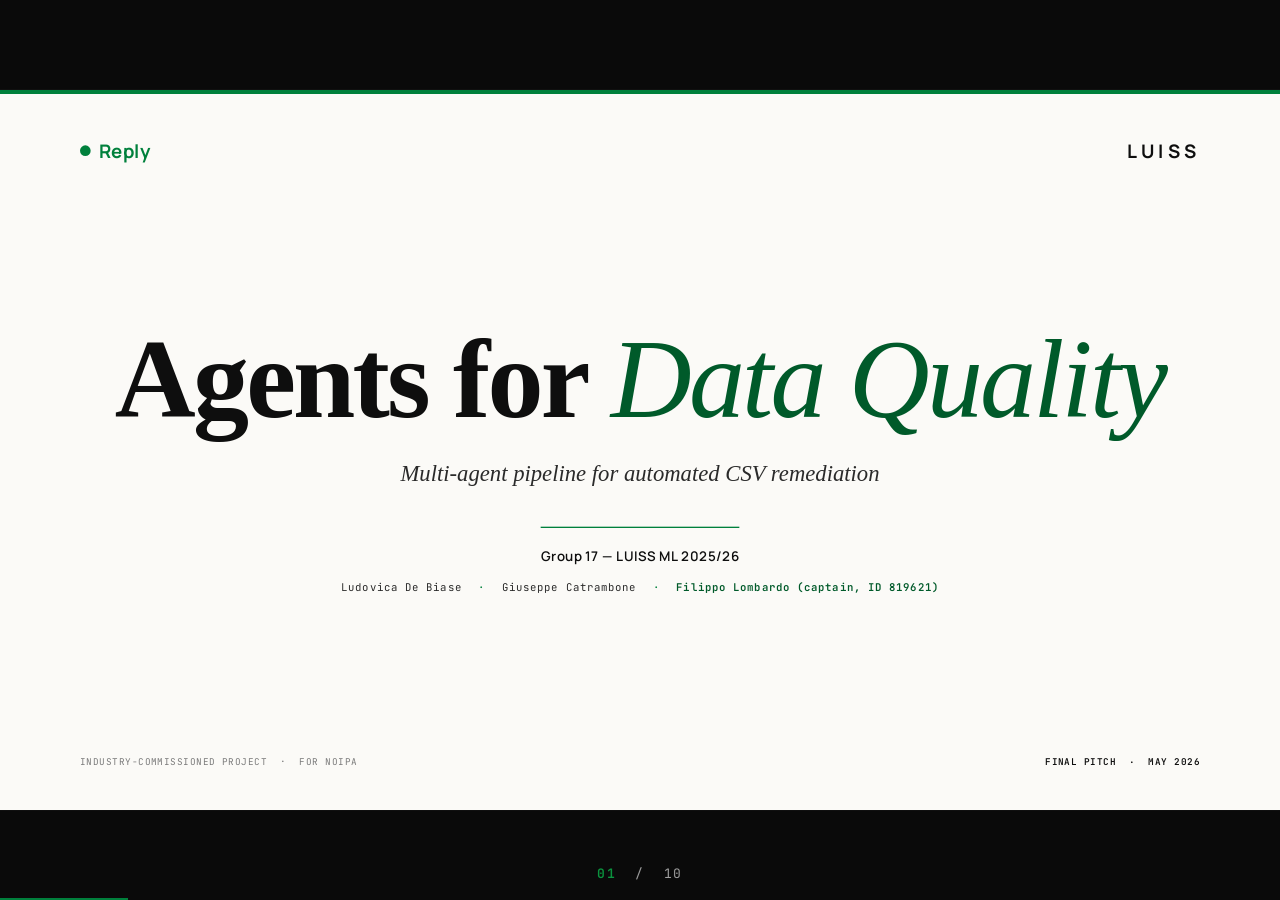
==== commit 83e1b6e8: "ppt update and readme minimal fixes" ====
--- a/Agents for Data Quality - Pitch.html
+++ b/Agents for Data Quality - Pitch.html
@@ -1,201 +1,1337 @@
-<!DOCTYPE html>
-<html>
-<head>
-  <meta charset="utf-8">
-  <title>Agents for Data Quality — Pitch</title>
-  <style>
-    * { margin: 0; padding: 0; box-sizing: border-box; }
-    body { background: #f5f4ef; display: flex; align-items: center; justify-content: center; min-height: 100vh; font-family: -apple-system, BlinkMacSystemFont, sans-serif; }
-    #__bundler_loading { position: fixed; bottom: 20px; right: 20px; font: 13px/1.4 -apple-system, BlinkMacSystemFont, sans-serif; color: #666; background: #fff; padding: 8px 14px; border-radius: 8px; box-shadow: 0 1px 4px rgba(0,0,0,0.12); z-index: 10000; }
-    #__bundler_thumbnail { position: fixed; inset: 0; width: 100%; height: 100%; display: flex; align-items: center; justify-content: center; background: #f5f4ef; z-index: 9999; }
-    #__bundler_thumbnail svg { width: 100%; height: 100%; object-fit: contain; }
-    #__bundler_placeholder { color: #999; font-size: 14px; }
-  </style>
-  <noscript>
-    <style>#__bundler_loading { display: none; }</style>
-    <div style="position:fixed;bottom:12px;left:12px;font:13px/1.4 -apple-system,BlinkMacSystemFont,sans-serif;color:#999;background:rgba(255,255,255,0.9);padding:6px 12px;border-radius:6px;box-shadow:0 1px 4px rgba(0,0,0,0.08);z-index:10000;">
-      This page requires JavaScript to display.
-    </div>
-  </noscript>
+<!DOCTYPE html><html lang="en" class=" idc0_343 wzwsdzsg"><head>
+
+
+<meta charset="utf-8">
+<meta name="viewport" content="width=device-width,initial-scale=1">
+<title>Agents for Data Quality — Group 17</title>
+<link rel="preconnect" href="https://fonts.googleapis.com">
+<link rel="preconnect" href="https://fonts.gstatic.com" crossorigin="">
+<link href="https://fonts.googleapis.com/css2?family=Fraunces:opsz,wght@9..144,400;9..144,500;9..144,600;9..144,700;9..144,800;9..144,900&amp;family=JetBrains+Mono:wght@400;500;600&amp;family=Manrope:wght@400;500;600;700;800&amp;display=swap" rel="stylesheet">
+<style>
+  /* ============================================================
+     Agents for Data Quality — Group 17 — pitch deck v2
+     Editorial type, asymmetric grids, hero numbers, micro-motion.
+     1920×1080, fluid scaling, keyboard nav, print-clean.
+     ============================================================ */
+
+  :root{
+    --green:#00803c;
+    --green-deep:#005a2a;
+    --green-bright:#00a04a;
+    --ink:#0e0e0e;
+    --ink-soft:#2a2a2a;
+    --muted:#7a7a7a;
+    --line:#d8d8d8;
+    --rule:#ececec;
+    --bg:#fbfaf7;        /* off-white paper */
+    --bg-deep:#f3f0e8;
+    --bg-dark:#0e1410;
+    --blue:#dbeafe;
+    --blue-ink:#2d4a8a;
+    --purple:#e9d5ff;
+    --purple-ink:#6b4e8c;
+    --green-soft:#d8f0e2;
+    --green-soft-ink:#005a2a;
+    --serif:"Times New Roman", "Fraunces", Times, serif;
+    --sans:"Manrope", system-ui, -apple-system, sans-serif;
+    --mono:"JetBrains Mono", ui-monospace, Menlo, Consolas, monospace;
+  }
+
+  *{box-sizing:border-box}
+  html,body{margin:0;padding:0;background:#0a0a0a;color:var(--ink);font-family:var(--sans);overflow:hidden}
+
+  /* ---------- stage ---------- */
+  #stage{
+    position:fixed; inset:0;
+    background:#0a0a0a;
+    overflow:hidden;
+  }
+  #frame{
+    width:1920px; height:1080px;
+    position:absolute; left:50%; top:50%;
+    transform-origin:0 0;
+    background:var(--bg);
+    box-shadow:0 0 0 1px rgba(255,255,255,.04);
+  }
+
+  .slide{
+    position:absolute; inset:0;
+    width:1920px; height:1080px;
+    padding:96px 120px 120px;
+    display:flex; flex-direction:column;
+    opacity:0; pointer-events:none;
+    background:var(--bg);
+    overflow:hidden;
+  }
+  .slide.active{ opacity:1; pointer-events:auto }
+  .slide.dark{
+    background:var(--bg-dark); color:#f4f4f4;
+  }
+  .slide.dark .muted{ color:#9aa39d; }
+
+  /* ---------- entry animations: only for active slide ---------- */
+  .slide .anim{
+    opacity:0; transform:translateY(28px);
+    transition:opacity .6s cubic-bezier(.2,.7,.2,1), transform .6s cubic-bezier(.2,.7,.2,1);
+  }
+  .slide.active .anim{ opacity:1; transform:translateY(0); }
+  .slide.active .anim.d1{ transition-delay:.05s }
+  .slide.active .anim.d2{ transition-delay:.15s }
+  .slide.active .anim.d3{ transition-delay:.25s }
+  .slide.active .anim.d4{ transition-delay:.35s }
+  .slide.active .anim.d5{ transition-delay:.45s }
+  .slide.active .anim.d6{ transition-delay:.55s }
+
+  /* ---------- universal chrome ---------- */
+  .reply-mark{
+    position:absolute; top:48px; right:120px;
+    font-family:var(--mono);
+    font-weight:500; font-size:14px; letter-spacing:.16em;
+    color:var(--muted); text-transform:uppercase;
+    display:flex; align-items:center; gap:10px;
+  }
+  .reply-mark::before{
+    content:""; width:10px; height:10px; border-radius:50%; background:var(--green);
+  }
+  .slide.dark .reply-mark{ color:#9aa39d; }
+
+  .corner-tag{
+    position:absolute; top:48px; left:120px;
+    font-family:var(--mono); font-size:13px; letter-spacing:.18em;
+    color:var(--muted); text-transform:uppercase; font-weight:500;
+  }
+  .corner-tag .accent{
+    color:var(--green); font-weight:600;
+  }
+
+  .counter{
+    position:fixed; left:50%; transform:translateX(-50%); bottom:14px;
+    font-family:var(--mono); font-size:13px;
+    color:#aaa; letter-spacing:.12em;
+    z-index:50; mix-blend-mode:difference;
+    background:rgba(0,0,0,.0); padding:4px 10px;
+  }
+  .counter .cur{ color:var(--green-bright); font-weight:600; }
+
+  .progress{
+    position:fixed; left:0; right:0; bottom:0;
+    height:2px; background:transparent; z-index:60;
+  }
+  .progress > i{
+    display:block; height:100%; background:var(--green);
+    transition:width .5s cubic-bezier(.2,.7,.2,1); width:10%;
+  }
+
+  /* ---------- typography primitives ---------- */
+  .eyebrow{
+    font-family:var(--mono); font-size:14px;
+    color:var(--green); letter-spacing:.22em;
+    text-transform:uppercase; font-weight:600;
+    display:flex; align-items:center; gap:14px;
+  }
+  .eyebrow::before{
+    content:""; width:36px; height:1px; background:var(--green);
+  }
+
+  h1.title{
+    font-family:var(--serif);
+    font-size:84px; font-weight:500; line-height:1.02;
+    letter-spacing:-0.025em; margin:28px 0 0; color:var(--ink);
+    text-wrap:balance;
+    font-variation-settings:"opsz" 144;
+  }
+  h1.title em{
+    font-style:italic; color:var(--green-deep);
+    font-weight:600;
+  }
+  h1.title .stroke{
+    background:linear-gradient(transparent 78%, rgba(0,128,60,.2) 78%, rgba(0,128,60,.2) 96%, transparent 96%);
+    padding:0 4px;
+  }
+
+  .footer-note{
+    margin-top:auto; font-size:22px; color:var(--ink-soft);
+    line-height:1.45; max-width:1400px;
+    border-top:1px solid var(--line); padding-top:22px;
+    text-wrap:pretty;
+    font-family:var(--serif); font-style:italic; font-weight:400;
+  }
+  .slide.dark .footer-note{ color:#c8c8c8; border-top-color:#2a2a2a; }
+
+  code.k{
+    font-family:var(--mono); font-size:.92em;
+    background:rgba(0,128,60,.08); color:var(--green-deep);
+    padding:2px 8px; border-radius:2px; font-weight:500;
+  }
+  .slide.dark code.k{ background:rgba(0,160,74,.16); color:#9be3b1; }
+
+  /* ============== SLIDE 1 — TITLE (calm, centered) ============== */
+  .s-title{
+    padding:0; background:var(--bg);
+    display:grid; grid-template-rows:auto 1fr auto;
+  }
+  .s-title::before{
+    content:""; position:absolute; left:0; right:0; top:0; height:6px;
+    background:var(--green);
+  }
+  .s-title .top-strip{
+    display:flex; justify-content:space-between; align-items:center;
+    padding:72px 120px 0;
+  }
+  .wordmark{
+    font-weight:700; font-size:28px; letter-spacing:.02em;
+    display:flex; align-items:center; gap:12px;
+    font-family:var(--sans);
+  }
+  .wordmark.reply{ color:var(--green); }
+  .wordmark.reply::before{
+    content:""; width:16px; height:16px; border-radius:50%; background:var(--green);
+  }
+  .wordmark.luiss{ color:var(--ink); letter-spacing:.22em; font-weight:700; }
+
+  .s-title .center{
+    display:flex; flex-direction:column; align-items:center; justify-content:center;
+    text-align:center; padding:0 120px;
+  }
+  .s-title h1{
+    font-family:var(--serif);
+    font-size:168px; font-weight:700; letter-spacing:-0.025em;
+    line-height:1.0; margin:0 0 36px; color:var(--ink);
+  }
+  .s-title h1 .accent{ color:var(--green-deep); font-style:italic; font-weight:400; }
+  .s-title .subtitle{
+    font-family:var(--serif); font-style:italic;
+    font-size:34px; color:var(--ink-soft); line-height:1.35;
+    max-width:1100px; font-weight:400;
+    margin:0 0 56px;
+  }
+  .s-title .group-line{
+    font-family:var(--sans);
+    font-size:20px; font-weight:600; color:var(--ink);
+    padding-top:28px; border-top:2px solid var(--green);
+    display:inline-block; margin-bottom:20px;
+    letter-spacing:.04em;
+  }
+  .s-title .names{
+    font-family:var(--mono); font-size:16px; color:var(--ink-soft);
+    letter-spacing:.04em; line-height:1.7;
+  }
+  .s-title .names .sep{ color:var(--green); margin:0 14px; }
+  .s-title .names .cap{ color:var(--green-deep); font-weight:600; }
+
+  .s-title .bottom-strip{
+    display:flex; justify-content:space-between; align-items:center;
+    padding:0 120px 64px;
+    font-family:var(--mono); font-size:14px; color:var(--muted);
+    letter-spacing:.12em; text-transform:uppercase;
+  }
+  .s-title .bottom-strip .right{
+    color:var(--ink); font-weight:600;
+  }
+  .s-title .bottom-strip .right .y{
+    color:var(--green-deep); font-family:var(--serif); font-style:italic;
+    font-size:22px; font-weight:600; letter-spacing:0; text-transform:none;
+    margin-left:8px;
+  }
+
+  /* ============== SLIDE 2 — PROBLEM ============== */
+  .s-problem{ padding:80px 120px 100px; }
+  .problem-grid{
+    margin-top:32px;
+    display:grid; grid-template-columns:repeat(12,1fr); gap:18px;
+    flex:1;
+  }
+  .dirty-card{
+    border:1px solid var(--line); padding:44px 28px 22px;
+    background:#fff; position:relative;
+    display:flex; flex-direction:column; gap:14px;
+    overflow:visible;
+  }
+  .dirty-card .corner{
+    position:absolute; top:0; left:0;
+    background:var(--green); color:#fff;
+    font-family:var(--mono); font-size:11px;
+    padding:5px 12px; letter-spacing:.16em; font-weight:600;
+    z-index:2;
+  }
+  .dirty-card .label{
+    font-family:var(--serif); font-style:italic; font-weight:500;
+    font-size:20px; color:var(--ink); margin-top:0;
+  }
+  .dirty-card .values{
+    display:flex; flex-wrap:wrap; gap:8px;
+    font-family:var(--mono); font-size:20px;
+  }
+  .tok{
+    display:inline-block; padding:6px 12px;
+    background:#fff8f5; border:1px solid #f0d2c0;
+    color:#a04020; border-radius:2px;
+  }
+  .tok.big{ font-size:24px; padding:8px 16px; }
+
+  .pc-a{ grid-column: span 6; }
+  .pc-b{ grid-column: span 6; }
+  .pc-c{ grid-column: span 6; }
+  .pc-d{ grid-column: span 6; }
+
+  .problem-stat{
+    grid-column: span 12;
+    display:grid; grid-template-columns: auto 1fr;
+    align-items:center; column-gap:40px; row-gap:8px;
+    padding:24px 0 6px; margin-top:0;
+    border-top:1px solid var(--line);
+  }
+  .problem-stat .v{
+    font-family:var(--serif); font-weight:600;
+    font-size:84px; color:var(--green-deep); line-height:.95;
+    letter-spacing:-0.03em; white-space:nowrap;
+    grid-row: span 2;
+  }
+  .problem-stat .l{
+    font-family:var(--serif); font-style:italic; font-size:22px;
+    color:var(--ink); line-height:1.4;
+    text-align:left; max-width:1200px;
+  }
+  .problem-stat .l.right{
+    text-align:left; color:var(--muted); font-size:19px;
+    font-style:normal; font-family:var(--sans);
+  }
+  .problem-stat .l strong{ color:var(--ink); font-weight:600; }
+
+  /* ============== SLIDE 3 — ARCHITECTURAL CHOICE ============== */
+  .s-choice{ background:var(--bg); }
+  .vs-grid{
+    display:grid; grid-template-columns: 1fr 80px 1fr;
+    align-items:stretch; gap:0;
+    margin-top:56px; flex:1;
+  }
+  .vs-col{
+    padding:40px 48px;
+    display:flex; flex-direction:column; gap:32px;
+  }
+  .vs-col.theirs{
+    background:var(--bg-deep);
+    border:1px solid var(--line);
+  }
+  .vs-col.ours{
+    background:var(--bg-dark); color:#f0f0f0;
+    border:1px solid var(--bg-dark);
+  }
+  .vs-col .head{
+    font-family:var(--mono); font-size:13px; letter-spacing:.18em;
+    text-transform:uppercase; font-weight:600;
+    padding-bottom:16px; border-bottom:1px solid currentColor;
+    opacity:.7;
+  }
+  .vs-col.ours .head{ color:var(--green-bright); opacity:1; }
+  .vs-col .row .lbl{
+    font-family:var(--mono); font-size:12px; letter-spacing:.18em;
+    text-transform:uppercase; color:var(--muted); margin-bottom:6px;
+  }
+  .vs-col.ours .row .lbl{ color:#8a8a8a; }
+  .vs-col .row .v{
+    font-family:var(--serif); font-weight:500;
+    font-size:38px; line-height:1.15; letter-spacing:-0.01em;
+    color:var(--ink-soft);
+  }
+  .vs-col.ours .row .v{ color:#f4f4f4; }
+  .vs-col.ours .row .v strong{ color:var(--green-bright); font-weight:700; }
+  .vs-col .row .v small{
+    display:block; margin-top:6px;
+    font-family:var(--sans); font-size:18px; color:var(--muted); font-style:normal;
+    font-weight:400;
+  }
+  .vs-col.ours .row .v small{ color:#9aa39d; }
+
+  .vs-mid{
+    display:flex; align-items:center; justify-content:center;
+    font-family:var(--serif); font-style:italic; font-size:48px;
+    color:var(--muted);
+  }
+
+  /* ============== SLIDE 4 — ARCHITECTURE ============== */
+  .s-arch{ padding:96px 80px 100px; }
+  .arch{
+    display:flex; flex-direction:column; gap:48px;
+    margin-top:48px; flex:1; justify-content:center;
+  }
+  .arch-row{
+    display:flex; align-items:center; justify-content:center;
+    gap:18px; flex-wrap:nowrap;
+  }
+  .node{
+    padding:18px 24px; font-size:20px;
+    font-family:var(--mono); white-space:nowrap;
+    line-height:1.2; font-weight:500;
+    border-radius:4px;
+    position:relative;
+  }
+  .node.det{ background:#eaf2fc; color:#1f3a72; border:1px solid #c2d4ee; }
+  .node.llm{
+    background:#fff;
+    color:var(--purple-ink);
+    border:1.5px solid var(--purple-ink);
+    text-align:center;
+    padding:24px 16px;
+  }
+  .node.llm .role{
+    display:block;
+    font-family:var(--serif); font-style:italic;
+    font-size:22px; font-weight:500; color:var(--ink);
+    margin-bottom:6px;
+  }
+  .node.tail{ background:#e6f4ec; color:var(--green-deep); border:1px solid #b8dcc7; }
+
+  .arrow{
+    font-family:var(--mono); color:var(--muted);
+    font-size:22px; font-weight:300;
+  }
+  .arch-legend{
+    display:flex; gap:48px; justify-content:center; align-items:center;
+    margin-top:8px; font-size:14px; color:var(--muted);
+    font-family:var(--mono); letter-spacing:.06em;
+  }
+  .arch-legend .dot{
+    display:inline-block; width:18px; height:18px; margin-right:10px;
+    vertical-align:middle; border-radius:3px;
+  }
+  .arch-legend .dot.det{ background:#c2d4ee; border:1.5px solid #2d4a8a; }
+  .arch-legend .dot.llm{ background:#e9d5ff; border:1.5px solid var(--purple-ink); }
+  .arch-legend .dot.tail{ background:#b8dcc7; border:1.5px solid var(--green-deep); }
+
+  .llm-fan{
+    display:grid; grid-template-columns:repeat(4,1fr); gap:18px;
+    width:100%; max-width:1200px; margin:0 auto;
+  }
+  .arch-bracket{
+    display:grid; grid-template-columns: 1fr auto 1fr;
+    align-items:center; gap:24px;
+    margin:0 auto; max-width:1500px;
+    color:var(--green-deep);
+  }
+  .arch-bracket .br{
+    height:1px; background:var(--green-deep);
+    border:none;
+  }
+  .arch-bracket .annot{
+    font-family:var(--serif); font-style:italic; font-size:20px;
+    color:var(--green-deep); line-height:1.35;
+    text-align:center; max-width:560px;
+  }
+
+  /* ============== SLIDE 5 — REPLY BRIEF COVERAGE ============== */
+  .s-caps h1.title{ font-size:64px; }
+  .caps-head{
+    display:flex; align-items:center; justify-content:space-between;
+    margin-top:32px; padding-bottom:18px;
+    border-bottom:2px solid var(--ink);
+  }
+  .caps-head .left{
+    font-family:var(--mono); font-size:13px; letter-spacing:.18em;
+    text-transform:uppercase; color:var(--muted);
+  }
+  .caps-head .right{
+    display:flex; gap:48px; align-items:baseline;
+  }
+  .caps-head .pct{
+    font-family:var(--serif); font-size:48px; font-weight:600;
+    color:var(--green-deep); line-height:1; letter-spacing:-0.02em;
+  }
+  .caps-head .pct .o{ font-size:28px; color:var(--muted); }
+  .caps-head .pct-lbl{
+    font-family:var(--mono); font-size:13px; letter-spacing:.16em;
+    color:var(--muted); text-transform:uppercase;
+  }
+
+  .caps-list{
+    margin-top:8px;
+    display:grid; grid-template-columns: 1fr 1fr; gap:0 48px;
+    flex:1;
+  }
+  .cap-row{
+    display:grid; grid-template-columns: 36px 1fr auto;
+    align-items:center; gap:18px;
+    padding:16px 0;
+    border-bottom:1px solid var(--rule);
+  }
+  .cap-row .n{
+    font-family:var(--mono); font-size:13px; color:var(--muted);
+    letter-spacing:.06em;
+  }
+  .cap-row .name{
+    font-family:var(--serif); font-size:22px; font-weight:500;
+    color:var(--ink); line-height:1.25;
+  }
+  .cap-row .name small{
+    display:block; font-family:var(--mono); font-size:14px;
+    color:var(--muted); margin-top:4px; font-style:normal;
+    letter-spacing:0;
+  }
+  .cap-row .impl{
+    font-family:var(--mono); font-size:14px;
+    color:var(--green-deep); background:rgba(0,128,60,.08);
+    padding:6px 12px; border-radius:2px; font-weight:500;
+  }
+
+  /* ============== SLIDE 6 — DETERMINISTIC BENCHMARK ============== */
+  .s-bench{ background:var(--bg); }
+  .bench-grid{
+    display:grid; grid-template-columns: 1fr 1.2fr; gap:80px;
+    margin-top:32px; flex:1; align-items:flex-start;
+  }
+  .bench-hero{
+    padding-top:24px; position:relative;
+  }
+  .bench-hero .pre{
+    font-family:var(--mono); font-size:14px;
+    letter-spacing:.18em; text-transform:uppercase;
+    color:var(--muted); margin-bottom:16px;
+  }
+  .bench-hero .num{
+    font-family:var(--serif); font-weight:600;
+    font-size:340px; color:var(--green-deep);
+    line-height:0.85; letter-spacing:-0.06em;
+    font-variant-numeric: tabular-nums;
+  }
+  .bench-hero .num .pt{ color:var(--green); }
+  .bench-hero .cap{
+    font-family:var(--serif); font-style:italic;
+    font-size:24px; color:var(--ink-soft); margin-top:24px;
+    line-height:1.4; max-width:440px;
+  }
+  .bench-hero .triplet{
+    display:grid; grid-template-columns:repeat(3,auto); gap:32px;
+    margin-top:40px; padding-top:24px;
+    border-top:1px solid var(--line);
+  }
+  .bench-hero .triplet .v{
+    font-family:var(--serif); font-weight:600;
+    font-size:48px; color:var(--ink); line-height:1;
+    font-variant-numeric:tabular-nums;
+  }
+  .bench-hero .triplet .l{
+    font-family:var(--mono); font-size:11px; letter-spacing:.18em;
+    text-transform:uppercase; color:var(--muted); margin-top:8px;
+  }
+
+  .bench-bars{
+    background:#fff; padding:32px 36px;
+    border:1px solid var(--line);
+  }
+  .bench-bars h3{
+    font-family:var(--mono); font-size:13px; letter-spacing:.18em;
+    text-transform:uppercase; color:var(--muted);
+    margin:0 0 24px; font-weight:600;
+  }
+  .bars{ display:flex; flex-direction:column; gap:18px; }
+  .bar-row{
+    display:grid; grid-template-columns:240px 1fr 64px;
+    align-items:center; gap:16px;
+    font-size:18px;
+  }
+  .bar-row .name{
+    font-family:var(--mono); color:var(--ink); font-size:15px;
+  }
+  .bar-row .track{
+    height:14px; background:#f0eee7; position:relative;
+    border-radius:2px;
+  }
+  .bar-row .fill{
+    height:100%; background:var(--green); border-radius:2px;
+    transform-origin:left center;
+    transform:scaleX(0);
+    transition: transform .9s cubic-bezier(.2,.7,.2,1) .3s;
+  }
+  .slide.active .bar-row .fill{ transform:scaleX(1); }
+  .bar-row .fill.perfect{ background:var(--green-deep); }
+  .bar-row .num{
+    font-family:var(--mono); font-size:18px; color:var(--ink);
+    text-align:right; font-variant-numeric:tabular-nums; font-weight:600;
+  }
+
+  /* ============== SLIDE 7 — END-TO-END ============== */
+  .s-e2e{}
+  .e2e-grid{
+    display:grid; grid-template-columns: 1.5fr 1fr; gap:64px;
+    align-items:flex-start; margin-top:40px; flex:1;
+  }
+  table.e2e-table{
+    width:100%; border-collapse:collapse;
+    font-size:20px;
+  }
+  table.e2e-table thead th{
+    text-align:left; padding:14px 16px;
+    font-family:var(--mono); font-size:11px;
+    letter-spacing:.18em; text-transform:uppercase;
+    color:var(--muted); font-weight:600;
+    border-bottom:1.5px solid var(--ink);
+  }
+  table.e2e-table thead th.r, table.e2e-table tbody td.r{ text-align:right; font-variant-numeric:tabular-nums; }
+  table.e2e-table tbody td{
+    padding:22px 16px; border-bottom:1px solid var(--rule);
+  }
+  table.e2e-table tbody td.ds{
+    font-family:var(--mono); font-size:18px; color:var(--ink); font-weight:500;
+  }
+  table.e2e-table tbody td.shape{ color:var(--muted); font-family:var(--mono); font-size:15px; }
+  table.e2e-table tbody td.pre{ color:var(--muted); }
+  table.e2e-table tbody td.post{ font-family:var(--serif); font-size:32px; font-weight:600; color:var(--ink); }
+  table.e2e-table tbody td.delta{
+    font-family:var(--serif); font-size:24px; font-weight:600;
+    color:var(--green-deep);
+  }
+  table.e2e-table tbody tr.synth td{
+    background:rgba(0,128,60,.04);
+  }
+  table.e2e-table tbody tr.synth td.ds .badge{
+    margin-left:10px; font-size:10px;
+    background:var(--green-deep); color:#fff; padding:3px 8px;
+    border-radius:2px; letter-spacing:.16em;
+    font-family:var(--mono); font-weight:600; vertical-align:middle;
+  }
+
+  .e2e-aside{
+    padding:48px 0 0 48px;
+    border-left:2px solid var(--green);
+    position:sticky; top:0;
+  }
+  .e2e-aside .pre{
+    font-family:var(--mono); font-size:13px; letter-spacing:.18em;
+    text-transform:uppercase; color:var(--muted); margin-bottom:16px;
+  }
+  .e2e-aside .num{
+    font-family:var(--serif); font-weight:600;
+    font-size:200px; color:var(--green-deep);
+    line-height:0.9; letter-spacing:-0.04em;
+    font-variant-numeric:tabular-nums;
+  }
+  .e2e-aside .num .plus{ color:var(--green); font-weight:500; }
+  .e2e-aside .cap{
+    font-family:var(--serif); font-style:italic;
+    font-size:22px; color:var(--ink-soft); margin-top:20px;
+    line-height:1.4; max-width:340px;
+  }
+  .e2e-aside .meta{
+    margin-top:32px; padding-top:24px;
+    border-top:1px solid var(--line);
+    font-family:var(--mono); font-size:13px;
+    color:var(--muted); line-height:1.7;
+    letter-spacing:.04em;
+  }
+
+  /* ============== SLIDE 8 — DEMO ============== */
+  .s-demo{
+    background:var(--bg-dark); color:#f4f4f4;
+  }
+  .s-demo::after{
+    content:""; position:absolute; left:0; bottom:0; right:0; height:6px;
+    background:var(--green);
+  }
+  .s-demo .demo-grid{
+    flex:1;
+    display:grid; grid-template-columns: 1.4fr 1fr; gap:96px;
+    align-items:center;
+  }
+  .s-demo .left h1{
+    font-family:var(--serif); font-size:128px;
+    line-height:0.95; font-weight:400; margin:32px 0 0;
+    letter-spacing:-0.03em;
+  }
+  .s-demo .left h1 .row{ display:block; }
+  .s-demo .left h1 a{
+    color:var(--green-bright); text-decoration:none;
+    border-bottom:6px solid var(--green-bright);
+    padding-bottom:6px; font-style:italic; font-weight:500;
+    transition:color .2s, border-color .2s;
+  }
+  .s-demo .left h1 a:hover{
+    color:#7df0a8; border-color:#7df0a8;
+  }
+  .s-demo .left h1 a::after{
+    content:" ↗"; font-style:normal; font-weight:400;
+  }
+
+  .s-demo .points{
+    list-style:none; padding:0; margin:64px 0 0;
+    display:flex; flex-direction:column; gap:28px;
+  }
+  .s-demo .points li{
+    display:grid; grid-template-columns: 56px 1fr; gap:24px;
+    align-items:flex-start;
+    font-size:24px; line-height:1.4;
+    padding-bottom:24px; border-bottom:1px solid #2a2a2a;
+  }
+  .s-demo .points li:last-child{ border-bottom:none; }
+  .s-demo .points li .n{
+    font-family:var(--mono); font-size:14px;
+    color:var(--green-bright); letter-spacing:.16em;
+    padding-top:8px; font-weight:600;
+  }
+  .s-demo .points li .t strong{
+    display:block; font-family:var(--serif); font-style:italic;
+    font-weight:500; font-size:30px; color:#fff;
+    margin-bottom:6px;
+  }
+  .s-demo .points li .t span{ color:#bdbdbd; }
+  .s-demo .footer-note{
+    font-family:var(--mono); font-style:normal; font-size:14px;
+    color:#7a8a82; letter-spacing:.06em; line-height:1.7;
+    border-top-color:#2a2a2a;
+  }
+
+  /* big monospace url card on the right */
+  .demo-card{
+    background:#000; border:1px solid #2a2a2a;
+    padding:36px 32px; aspect-ratio:1/1.05;
+    display:flex; flex-direction:column; justify-content:space-between;
+    position:relative; overflow:hidden;
+  }
+  .demo-card::before{
+    content:""; position:absolute; top:0; left:0; right:0; height:32px;
+    background:#181818; border-bottom:1px solid #2a2a2a;
+  }
+  .demo-card .dots{
+    position:absolute; top:11px; left:14px;
+    display:flex; gap:8px;
+  }
+  .demo-card .dots i{
+    width:10px; height:10px; border-radius:50%; background:#3a3a3a;
+    display:block;
+  }
+  .demo-card .dots i:first-child{ background:#ff5f56; }
+  .demo-card .dots i:nth-child(2){ background:#ffbd2e; }
+  .demo-card .dots i:nth-child(3){ background:#27c93f; }
+  .demo-card .url{
+    margin-top:54px;
+    font-family:var(--mono); font-size:18px; color:#888;
+    border-bottom:1px solid #2a2a2a; padding-bottom:14px;
+  }
+  .demo-card .url .scheme{ color:#666; }
+  .demo-card .url .host{ color:var(--green-bright); }
+  .demo-card .body{
+    flex:1; display:flex; flex-direction:column; justify-content:center;
+    gap:18px; padding:32px 0;
+  }
+  .demo-card .body .blink{
+    font-family:var(--serif); font-style:italic; font-size:48px;
+    color:#fff; line-height:1.1; letter-spacing:-0.01em;
+  }
+  .demo-card .body .blink::after{
+    content:"_"; color:var(--green-bright);
+    animation: blink 1s steps(2) infinite; margin-left:6px;
+  }
+  @keyframes blink{ 50%{ opacity:0 } }
+  .demo-card .body .stack{
+    display:flex; flex-direction:column; gap:8px;
+    font-family:var(--mono); font-size:14px; color:#888;
+  }
+  .demo-card .body .stack .ok{ color:var(--green-bright); }
+  .demo-card .foot{
+    font-family:var(--mono); font-size:12px; color:#555;
+    letter-spacing:.16em; text-transform:uppercase;
+    border-top:1px solid #2a2a2a; padding-top:14px;
+    display:flex; justify-content:space-between;
+  }
+
+  /* ============== SLIDE 9 — TRADE-OFFS ============== */
+  .s-trade{}
+  .trade-list{
+    display:flex; flex-direction:column; gap:0;
+    margin-top:40px; flex:1;
+  }
+  .trade-item{
+    display:grid; grid-template-columns: 80px 1.4fr 2fr;
+    gap:48px; padding:36px 0;
+    border-top:1px solid var(--line);
+    align-items:flex-start;
+  }
+  .trade-item:last-child{ border-bottom:1px solid var(--line); }
+  .trade-item .num{
+    font-family:var(--serif); font-size:48px; font-weight:500;
+    color:var(--green); line-height:1; font-style:italic;
+  }
+  .trade-item .head{
+    font-family:var(--serif); font-style:italic; font-weight:500;
+    font-size:32px; line-height:1.2; color:var(--ink);
+    letter-spacing:-0.01em;
+  }
+  .trade-item .body{
+    font-size:20px; line-height:1.55; color:var(--ink-soft);
+    text-wrap:pretty;
+  }
+
+  /* ============== SLIDE 10 — TAKEAWAY ============== */
+  .s-take{ background:var(--bg-dark); color:#f4f4f4; }
+  .s-take .eyebrow{ color:var(--green-bright); }
+  .s-take .eyebrow::before{ background:var(--green-bright); }
+  .s-take h1.title{ color:#fff; }
+  .s-take h1.title em{ color:var(--green-bright); }
+
+  .take-claims{
+    display:flex; flex-direction:column; gap:0;
+    margin-top:40px; flex:1;
+  }
+  .take-claim{
+    display:grid; grid-template-columns: 120px 1fr;
+    align-items:flex-start; gap:48px;
+    padding:36px 0; border-top:1px solid #2a2a2a;
+  }
+  .take-claim:last-child{ border-bottom:1px solid #2a2a2a; }
+  .take-claim .num{
+    font-family:var(--mono); font-size:14px;
+    color:var(--green-bright); letter-spacing:.18em;
+    padding-top:18px; font-weight:600;
+  }
+  .take-claim .text{
+    font-family:var(--serif); font-size:42px; line-height:1.2;
+    color:#fff; font-weight:400; letter-spacing:-0.01em;
+    text-wrap:balance;
+  }
+  .take-claim .text strong{ color:var(--green-bright); font-weight:600; font-style:italic; }
+  .take-claim .text em{ color:#bdbdbd; font-style:italic; }
+
+  .take-foot{
+    margin-top:32px; padding-top:32px;
+    border-top:1px solid #2a2a2a;
+    display:grid; grid-template-columns: 1.2fr 1fr auto;
+    gap:48px; align-items:flex-end;
+  }
+  .take-foot .lbl{
+    display:block; font-family:var(--mono); font-size:11px;
+    color:#7a8a82; letter-spacing:.22em; text-transform:uppercase;
+    margin-bottom:10px;
+  }
+  .take-foot .repo{
+    font-family:var(--mono); font-size:13px; color:#bdbdbd;
+    word-break:break-all; line-height:1.5;
+  }
+  .take-foot .repo .green{ color:var(--green-bright); }
+  .take-foot .emails{
+    font-family:var(--mono); font-size:13px; color:#bdbdbd; line-height:1.7;
+  }
+  .take-foot .qa{
+    font-family:var(--serif); font-style:italic; font-weight:500;
+    font-size:64px; color:var(--green-bright);
+    line-height:1; letter-spacing:-0.02em;
+  }
+
+  /* ---------- print ---------- */
+  @media print{
+    @page{ size:1920px 1080px; margin:0; }
+    html,body{ background:#fff; overflow:visible; }
+    #stage{ position:static; display:block; background:#fff; }
+    #frame{ box-shadow:none; transform:none !important; left:0 !important; top:0 !important; }
+    .counter, .progress{ display:none !important; }
+    .slide{
+      position:relative !important; opacity:1 !important;
+      page-break-after:always; break-after:page;
+    }
+    .slide:last-child{ page-break-after:auto; }
+    .slide .anim{ opacity:1 !important; transform:none !important; }
+    .slide .bar-row .fill{ transform:scaleX(1) !important; }
+  }
+</style>
 </head>
-<body>
-  <div id="__bundler_thumbnail">
-  <svg viewBox="0 0 1200 800" xmlns="http://www.w3.org/2000/svg">
-    <rect width="1200" height="800" fill="#f5f4ef"></rect>
-    <g transform="translate(420 200)">
-      <g>
-        <rect x="0" y="0" width="80" height="80" rx="12" fill="#2d4a8a"></rect>
-        <rect x="100" y="0" width="80" height="80" rx="12" fill="none" stroke="#16181d" stroke-width="4" opacity="0.30"></rect>
-        <rect x="200" y="0" width="80" height="80" rx="12" fill="#2d4a8a"></rect>
-        <rect x="300" y="0" width="80" height="80" rx="12" fill="none" stroke="#16181d" stroke-width="4" opacity="0.30"></rect>
-
-        <rect x="0" y="100" width="80" height="80" rx="12" fill="none" stroke="#16181d" stroke-width="4" opacity="0.30"></rect>
-        <rect x="100" y="100" width="80" height="80" rx="12" fill="#6b4e8c"></rect>
-        <rect x="200" y="100" width="80" height="80" rx="12" fill="#6b4e8c"></rect>
-        <rect x="300" y="100" width="80" height="80" rx="12" fill="none" stroke="#16181d" stroke-width="4" opacity="0.30"></rect>
-
-        <rect x="0" y="200" width="80" height="80" rx="12" fill="none" stroke="#16181d" stroke-width="4" opacity="0.30"></rect>
-        <rect x="100" y="200" width="80" height="80" rx="12" fill="#6b4e8c"></rect>
-        <rect x="200" y="200" width="80" height="80" rx="12" fill="#6b4e8c"></rect>
-        <rect x="300" y="200" width="80" height="80" rx="12" fill="none" stroke="#16181d" stroke-width="4" opacity="0.30"></rect>
-
-        <rect x="0" y="300" width="80" height="80" rx="12" fill="#2f6f4f"></rect>
-        <rect x="100" y="300" width="80" height="80" rx="12" fill="none" stroke="#16181d" stroke-width="4" opacity="0.30"></rect>
-        <rect x="200" y="300" width="80" height="80" rx="12" fill="#2f6f4f"></rect>
-        <rect x="300" y="300" width="80" height="80" rx="12" fill="#2f6f4f"></rect>
-      </g>
-    </g>
-  </svg>
+<body style="font-family: Times New Roman;">
+
+<div id="stage">
+  <div id="frame" style="transform: translate(-458px, -257.625px) scale(0.477083);">
+
+    <!-- ============== SLIDE 1 — TITLE ============== -->
+    <section class="slide s-title active" data-screen-label="01 Title">
+      <div class="top-strip">
+        <div class="wordmark reply">Reply</div>
+        <div class="wordmark luiss">LUISS</div>
+      </div>
+
+      <div class="center">
+        <h1 class="anim d1">Agents for <span class="accent">Data Quality</span></h1>
+        <div class="subtitle anim d2">Multi-agent pipeline for automated CSV remediation</div>
+        <div class="anim d3">
+          <div class="group-line">Group 17 — LUISS ML 2025/26</div>
+          <div class="names">
+            Ludovica De Biase
+            <span class="sep">·</span>
+            Giuseppe Catrambone
+            <span class="sep">·</span>
+            <span class="cap">Filippo Lombardo (captain, ID 819621)</span>
+          </div>
+        </div>
+      </div>
+
+      <div class="bottom-strip anim d4">
+        <div>industry-commissioned project &nbsp;·&nbsp; for NoiPA</div>
+        <div class="right">FINAL PITCH &nbsp;·&nbsp; May 2026</div>
+      </div>
+    </section>
+
+    <!-- ============== SLIDE 2 — PROBLEM ============== -->
+    <section class="slide s-problem" data-screen-label="02 Problem">
+      <div class="corner-tag">02 <span class="accent">/ The problem</span></div>
+      <div class="reply-mark">Industry × NoiPA</div>
+
+      <div class="anim">
+        <div class="eyebrow">The problem</div>
+        <h1 class="title">NoiPA fixtures land at <em>45–55 / 100</em> reliability.<br>Validation today is <span class="stroke">manual or absent</span>.</h1>
+      </div>
+
+      <div class="problem-grid">
+        <div class="dirty-card pc-a anim d1">
+          <div class="corner">A · DATES</div>
+          <div class="label">Mixed format families in one column</div>
+          <div class="values">
+            <span class="tok">2024-09-11T03:01:11.704</span>
+            <span class="tok">11.09.2024</span>
+            <span class="tok">DIC-2023</span>
+            <span class="tok">01/2024</span>
+          </div>
+        </div>
+
+        <div class="dirty-card pc-b anim d2">
+          <div class="corner">B · NULLS</div>
+          <div class="label">Disguised null tokens pandas can't see</div>
+          <div class="values">
+            <span class="tok">N.D.</span>
+            <span class="tok">?</span>
+            <span class="tok">--</span>
+            <span class="tok">null</span>
+          </div>
+        </div>
+
+        <div class="dirty-card pc-c anim d3">
+          <div class="corner">C · OUTLIER</div>
+          <div class="label">A salary line item, in euros</div>
+          <div class="values">
+            <span class="tok big">168&nbsp;585&nbsp;385.21 €</span>
+          </div>
+        </div>
+
+        <div class="dirty-card pc-d anim d4">
+          <div class="corner">D · LOGIC</div>
+          <div class="label">Cross-field arithmetic impossibility</div>
+          <div class="values">
+            <span class="tok big">INVESTIGATI = 2400 &nbsp;&gt;&nbsp; ENTRATI = 950</span>
+          </div>
+        </div>
+
+        <div class="problem-stat anim d5">
+          <div class="v">4 / 4</div>
+          <div class="l">Each of the four examples above is an anomaly that <strong>pandas' <code class="k">df.isna()</code> cannot see</strong>.</div>
+          <div class="l right" style="width: 1201px">An LLM alone would burn tokens guessing at them; a human analyst flags them one row at a time. 
+Neither approach scales to NoiPA's volume.</div>
+        </div>
+      </div>
+    </section>
+
+    <!-- ============== SLIDE 3 — ARCHITECTURAL CHOICE ============== -->
+    <section class="slide s-choice" data-screen-label="03 Architectural choice">
+      <div class="corner-tag">03 <span class="accent">/ The choice</span></div>
+      <div class="reply-mark">Industry × NoiPA</div>
+
+      <div class="anim">
+        <div class="eyebrow">The architectural choice</div>
+        <h1 class="title">Deterministic checks first beats LLM-everywhere<br>on cost <em>and</em> verifiability.</h1>
+      </div>
+
+      <div class="vs-grid anim d2">
+        <div class="vs-col theirs">
+          <div class="head">LLM-everywhere · the typical path</div>
+          <div class="row">
+            <div class="lbl">Tokens / dataset</div>
+            <div class="v">≈ 30 000 <small>estimated upper bound · one agent reads the whole audit, ~9× our context</small></div>
+          </div>
+          <div class="row">
+            <div class="lbl">Verifiability</div>
+            <div class="v">LLM-as-judge <small>opinion, not measurement</small></div>
+          </div>
+          <div class="row">
+            <div class="lbl">Robustness</div>
+            <div class="v">breaks if the provider is down <small>no fallback</small></div>
+          </div>
+        </div>
+
+        <div class="vs-mid">→</div>
+
+        <div class="vs-col ours">
+          <div class="head">Deterministic checks first · ours</div>
+          <div class="row">
+            <div class="lbl">Tokens / dataset</div>
+            <div class="v"><strong>≈ 3 500</strong> <small>~9× less, four agents see only their slice</small></div>
+          </div>
+          <div class="row">
+            <div class="lbl">Verifiability</div>
+            <div class="v"><strong>F1 = 0.89</strong> on synthetic benchmark <small>event-level, 90 trials, 6 families</small></div>
+          </div>
+          <div class="row">
+            <div class="lbl">Robustness</div>
+            <div class="v"><strong>rule-based fallback</strong> per agent <small>still +38.9 avg with the LLM disabled</small></div>
+          </div>
+        </div>
+      </div>
+
+      <div class="footer-note anim d4">
+        We flipped the conventional approach. Deterministic rules surface the issues; the LLM picks the fix from a closed enum, only where context matters.
+      </div>
+    </section>
+
+    <!-- ============== SLIDE 4 — ARCHITECTURE ============== -->
+    <section class="slide s-arch" data-screen-label="04 Architecture">
+      <div class="corner-tag">04 <span class="accent">/ The architecture</span></div>
+      <div class="reply-mark">Industry × NoiPA</div>
+
+      <div class="anim" style="padding:0 40px;">
+        <div class="eyebrow">The architecture</div>
+        <h1 class="title"><em>12 nodes</em> — 8 deterministic, 4 LLM agents,<br>two-pass remediation.</h1>
+      </div>
+
+      <div class="arch">
+        <div class="arch-row anim d1">
+          <div class="node det">ingest</div>
+          <div class="arrow">→</div>
+          <div class="node det">discover</div>
+          <div class="arrow">→</div>
+          <div class="node det">audit</div>
+          <div class="arrow">→</div>
+          <div style="font-family:var(--serif);font-style:italic;color:var(--purple-ink);font-size:20px;">fan&nbsp;out&nbsp;to&nbsp;4&nbsp;agents</div>
+        </div>
+
+        <div class="llm-fan anim d2">
+          <div class="node llm"><span class="role">Schema</span>schema agent</div>
+          <div class="node llm"><span class="role">Completeness</span>completeness agent</div>
+          <div class="node llm"><span class="role">Consistency</span>consistency agent</div>
+          <div class="node llm"><span class="role">Anomaly</span>anomaly agent</div>
+        </div>
+
+        <div class="arch-row anim d3">
+          <div style="font-family:var(--serif);font-style:italic;color:var(--green-deep);font-size:20px;">merge&nbsp;→</div>
+          <div class="node tail">remediation</div>
+          <div class="arrow">→</div>
+          <div class="node tail">re_audit</div>
+          <div class="arrow">→</div>
+          <div class="node tail">second_pass</div>
+          <div class="arrow">→</div>
+          <div class="node tail">final_audit</div>
+          <div class="arrow">→</div>
+          <div class="node tail">supervisor</div>
+        </div>
+
+        <div class="arch-bracket anim d4">
+          <div class="br"></div>
+          <div class="annot"><em>two-pass remediation</em><br>— closes the gap between LLM caution and deterministic floor</div>
+          <div class="br"></div>
+        </div>
+
+        <div class="arch-legend anim d5">
+          <span><span class="dot det"></span>deterministic head</span>
+          <span><span class="dot llm"></span>LLM agents · closed-enum actions</span>
+          <span><span class="dot tail"></span>deterministic tail</span>
+        </div>
+      </div>
+    </section>
+
+    <!-- ============== SLIDE 5 — REPLY BRIEF COVERAGE ============== -->
+    <section class="slide s-caps" data-screen-label="05 Brief coverage">
+      <div class="corner-tag">05 <span class="accent">/ Brief coverage</span></div>
+      <div class="reply-mark">Industry × NoiPA</div>
+
+      <div class="anim">
+        <div class="eyebrow">Brief coverage</div>
+        <h1 class="title">All <em>11 data-quality capabilities</em> in the project brief — covered.</h1>
+      </div>
+
+      <div class="caps-head anim d1">
+        <div class="left">capability &nbsp;·&nbsp; implementation</div>
+        <div class="right">
+          <div class="pct-lbl">coverage</div>
+          <div class="pct">11<span class="o">/11</span></div>
+        </div>
+      </div>
+
+      <div class="caps-list">
+        <div class="cap-row anim d1"><div class="n">01</div><div class="name">Data Type Validation</div><div class="impl">check_schema</div></div>
+        <div class="cap-row anim d1"><div class="n">02</div><div class="name">Naming Convention Check</div><div class="impl">check_schema</div></div>
+        <div class="cap-row anim d2"><div class="n">03</div><div class="name">Null / Missing Detection<small>placeholders: N.D., ?, -, null, na, --</small></div><div class="impl">check_nulls</div></div>
+        <div class="cap-row anim d2"><div class="n">04</div><div class="name">Completeness Rate</div><div class="impl">completeness sub-score</div></div>
+        <div class="cap-row anim d3"><div class="n">05</div><div class="name">Sparse Column Detection</div><div class="impl">check_sparse_columns</div></div>
+        <div class="cap-row anim d3"><div class="n">06</div><div class="name">Cross-Column Checking</div><div class="impl">check_cross_column</div></div>
+        <div class="cap-row anim d4"><div class="n">07</div><div class="name">Format Consistency<small>4 date families · iso, eu, us-textual, other</small></div><div class="impl">check_formats</div></div>
+        <div class="cap-row anim d4"><div class="n">08</div><div class="name">Duplicate Detection</div><div class="impl">check_duplicates</div></div>
+        <div class="cap-row anim d5"><div class="n">09</div><div class="name">Univariate Outlier Detection</div><div class="impl">check_outliers_iqr</div></div>
+        <div class="cap-row anim d5"><div class="n">10</div><div class="name">Categorical Anomaly Detection</div><div class="impl">check_categorical_rare_values</div></div>
+        <div class="cap-row anim d6" style="grid-column:1 / -1;"><div class="n">11</div><div class="name">Correction Suggestions <small>4 LLM agents + 11 atomic remediation tools</small></div><div class="impl">remediation pipeline</div></div>
+      </div>
+    </section>
+
+    <!-- ============== SLIDE 6 — DETERMINISTIC BENCHMARK ============== -->
+    <section class="slide s-bench" data-screen-label="06 Deterministic benchmark">
+      <div class="corner-tag">06 <span class="accent">/ Numbers I — det. benchmark</span></div>
+      <div class="reply-mark">Industry × NoiPA</div>
+
+      <div class="anim">
+        <div class="eyebrow">Numbers I · deterministic layer benchmark</div>
+        <h1 class="title">F1 = <em>0.89</em> on synthetic benchmark,<br>before any LLM enters the loop.</h1>
+      </div>
+
+      <div class="bench-grid">
+        <div class="bench-hero">
+          <div class="pre anim d1">Global F1 score</div>
+          <div class="num anim d1">0<span class="pt">.</span>89</div>
+          <div class="cap anim d2">90 trials · 6 error families · event-level F1 against injected anomalies.</div>
+          <div class="triplet anim d3">
+            <div><div class="v">0.86</div><div class="l">Precision</div></div>
+            <div><div class="v">0.93</div><div class="l">Recall</div></div>
+            <div><div class="v" style="font-size:36px">84/14/6</div><div class="l">TP / FP / FN</div></div>
+          </div>
+        </div>
+
+        <div class="bench-bars anim d2">
+          <h3>F1 per error family</h3>
+          <div class="bars">
+            <div class="bar-row"><div class="name">disguisednull</div><div class="track"><div class="fill" style="width:87%"></div></div><div class="num">0.87</div></div>
+            <div class="bar-row"><div class="name">iqr_outlier</div><div class="track"><div class="fill" style="width:83%"></div></div><div class="num">0.83</div></div>
+            <div class="bar-row"><div class="name">mixed_date_format</div><div class="track"><div class="fill perfect" style="width:100%"></div></div><div class="num">1.00</div></div>
+            <div class="bar-row"><div class="name">wrong_but_parseable</div><div class="track"><div class="fill" style="width:87%"></div></div><div class="num">0.87</div></div>
+            <div class="bar-row"><div class="name">semantic_duplicate</div><div class="track"><div class="fill" style="width:95%"></div></div><div class="num">0.95</div></div>
+            <div class="bar-row"><div class="name">crossfield_inconsistency</div><div class="track"><div class="fill" style="width:95%"></div></div><div class="num">0.95</div></div>
+          </div>
+        </div>
+      </div>
+
+      <div class="footer-note anim d4">
+        Naive pandas baseline (<code class="k">df.isna()</code> + <code class="k">pd.to_numeric</code>) scores Recall ≈ 0 on four of these six families.
+      </div>
+    </section>
+
+    <!-- ============== SLIDE 7 — END-TO-END ============== -->
+    <section class="slide s-e2e" data-screen-label="07 End-to-end">
+      <div class="corner-tag">07 <span class="accent">/ Numbers II — end-to-end</span></div>
+      <div class="reply-mark">Industry × NoiPA</div>
+
+      <div class="anim">
+        <div class="eyebrow">Numbers II · end-to-end pipeline</div>
+        <h1 class="title">Average reliability <em>+42</em> across 4 assigned datasets<br>and 1 unseen synthetic.</h1>
+      </div>
+
+      <div class="e2e-grid">
+        <table class="e2e-table anim d1">
+          <thead>
+            <tr>
+              <th>Dataset</th>
+              <th>Shape</th>
+              <th class="r">pre</th>
+              <th class="r">post</th>
+              <th class="r">Δ</th>
+            </tr>
+          </thead>
+          <tbody>
+            <tr><td class="ds">spesa.csv</td><td class="shape">7 543 × 18</td><td class="r pre">48.0</td><td class="r post">89.4</td><td class="r delta">+41.4</td></tr>
+            <tr><td class="ds">attivazioniCessazioni.csv</td><td class="shape">20 102 × 19</td><td class="r pre">45.6</td><td class="r post">82.6</td><td class="r delta">+37.0</td></tr>
+            <tr><td class="ds">ALLARMI.csv</td><td class="shape">5 080 × 24</td><td class="r pre">53.6</td><td class="r post">95.8</td><td class="r delta">+42.2</td></tr>
+            <tr><td class="ds">TIPOLOGIA_VIAGGIATORE.csv</td><td class="shape">5 095 × 33</td><td class="r pre">51.2</td><td class="r post">95.2</td><td class="r delta">+44.0</td></tr>
+            <tr class="synth"><td class="ds">orders.csv * <span class="badge">unseen</span></td><td class="shape">1 100 × 13</td><td class="r pre">47.2</td><td class="r post">92.6</td><td class="r delta">+45.4</td></tr>
+          </tbody>
+        </table>
+
+        <div class="e2e-aside anim d2">
+          <div class="pre">Average Δ across runs</div>
+          <div class="num"><span class="plus">+</span>42<span class="plus">.</span>0</div>
+          <div class="cap">Across all five datasets, including one the system was never tuned on.</div>
+          <div class="meta">
+            DEEPSEEK_MODEL = deepseek-chat (4 NoiPA)<br>
+            * orders.csv: deterministic-fallback path<br>
+            ISO-8000 weights · 30/25/20/15/10<br>
+            ±5 pts variance across runs (LLM sampled, not seeded)
+          </div>
+        </div>
+      </div>
+
+      <div class="footer-note anim d3">
+        The synthetic row matters: the system was never tuned on it.
+      </div>
+    </section>
+
+    <!-- ============== SLIDE 8 — DEMO ============== -->
+    <section class="slide s-demo" data-screen-label="08 Demo">
+      <div class="corner-tag" style="color:#7a8a82;">08 <span class="accent" style="color:var(--green-bright)">/ Live demo</span></div>
+      <div class="reply-mark">Industry × NoiPA</div>
+
+      <div class="demo-grid">
+        <div class="left">
+          <div class="anim">
+            <div class="eyebrow" style="color:var(--green-bright)">The webapp, live</div>
+            <h1>
+              <span class="row">Time for</span>
+              <span class="row">a <a href="http://localhost:8000" target="_blank" rel="noopener">demo</a>.</span>
+            </h1>
+          </div>
+
+          <ol class="points">
+            <li class="anim d1">
+              <div class="n">01</div>
+              <div class="t"><strong>Live SSE timeline</strong><span>12 nodes lighting up in real time as the pipeline runs.</span></div>
+            </li>
+            <li class="anim d2">
+              <div class="n">02</div>
+              <div class="t"><strong>Before / after reliability</strong><span>side-by-side score reveal — <code class="k">48.0 → 89.4</code> on spesa.csv.</span></div>
+            </li>
+            <li class="anim d3">
+              <div class="n">03</div>
+              <div class="t"><strong>Fixed dataset preview</strong><span>cells modified by the pipeline marked with <code class="k">*</code>.</span></div>
+            </li>
+          </ol>
+
+          <div class="footer-note anim d4">
+            backend FastAPI + agents.pipeline &nbsp;·&nbsp; frontend React 18 + Babel-standalone &nbsp;·&nbsp; live stream Server-Sent Events
+          </div>
+        </div>
+
+        <div class="anim d2">
+          <div class="demo-card">
+            <div class="dots"><i></i><i></i><i></i></div>
+            <div class="url"><span class="scheme">http://</span><span class="host">localhost:8000</span></div>
+            <div class="body">
+              <div class="blink">awaiting upload</div>
+              <div class="stack">
+                <div><span class="ok">●</span> server.py — uvicorn :8000</div>
+                <div><span class="ok">●</span> pipeline ready · 12 nodes</div>
+                <div><span class="ok">●</span> SSE stream open</div>
+              </div>
+            </div>
+            <div class="foot">
+              <span>v2 · React 18</span>
+              <span>SSE</span>
+            </div>
+          </div>
+        </div>
+      </div>
+    </section>
+
+    <!-- ============== SLIDE 9 — TRADE-OFFS ============== -->
+    <section class="slide s-trade" data-screen-label="09 Trade-offs">
+      <div class="corner-tag">09 <span class="accent">/ Limits &amp; next steps</span></div>
+      <div class="reply-mark">Industry × NoiPA</div>
+
+      <div class="anim">
+        <div class="eyebrow">Trade-offs and limits</div>
+        <h1 class="title">What we chose, what we left out,<br>what comes next.</h1>
+      </div>
+
+      <div class="trade-list">
+        <div class="trade-item anim d1">
+          <div class="num">01</div>
+          <div class="head">Streamlit&nbsp;→ React&nbsp;+&nbsp;FastAPI.</div>
+          <div class="body">The original demo was a Streamlit app. We replaced it because Streamlit could not deliver a node-by-node live pipeline view nor a clean before/after score animation. <strong>Cost:</strong> a separate frontend codebase. Worth it.</div>
+        </div>
+        <div class="trade-item anim d2">
+          <div class="num">02</div>
+          <div class="head">Groq → Ollama → DeepSeek.</div>
+          <div class="body">Three providers tested, one chosen. Groq rate-limits broke our four-call multi-agent pattern. Ollama on Colab disconnected mid-run. <strong>DeepSeek-Chat (V3)</strong> hit the right quality / cost / availability balance. Branches <code class="k">feature/agents-data-quality</code>, <code class="k">ollamacolab</code>, <code class="k">deepseek</code> in the repo carry the traces.</div>
+        </div>
+        <div class="trade-item anim d3">
+          <div class="num">03</div>
+          <div class="head"><code class="k" style="font-size:.85em;">check_cross_column</code> is&nbsp;NoiPA-specific.</div>
+          <div class="body">The only tool whose rules are hardcoded against the four assigned fixtures. The synthetic generalisation test surfaces this honestly. <strong>Next step:</strong> promote it to a discovered ruleset, à la <code class="k">discover_dataset_rules</code>.</div>
+        </div>
+      </div>
+    </section>
+
+    <!-- ============== SLIDE 10 — TAKEAWAY ============== -->
+    <section class="slide s-take" data-screen-label="10 Take-away">
+      <div class="corner-tag" style="color:#7a8a82;">10 <span class="accent" style="color:var(--green-bright)">/ Take-away</span></div>
+      <div class="reply-mark">Industry × NoiPA</div>
+
+      <div class="anim">
+        <div class="eyebrow">Take-away</div>
+        <h1 class="title">Our <span style="color: rgb(252, 252, 252)">main points</span>.</h1>
+      </div>
+
+      <div class="take-claims">
+        <div class="take-claim anim d1">
+          <div class="num">01 / scale</div>
+          <div class="text"><strong>4 LLM agents + 8 deterministic tools = 12 nodes</strong>, ~3 500 tokens per dataset.</div>
+        </div>
+        <div class="take-claim anim d2">
+          <div class="num">02 / lift</div>
+          <div class="text">Reliability <strong>+42 average</strong> across 5 datasets, <em>including one the system never saw</em>.</div>
+        </div>
+        <div class="take-claim anim d3">
+          <div class="num">03 / trust</div>
+          <div class="text">Every agent has a <strong>deterministic fallback</strong>. The pipeline runs <em>even when the LLM provider does not</em>.</div>
+        </div>
+      </div>
+
+      <div class="take-foot anim d4">
+        <div>
+          <span class="lbl">Repository</span>
+          <div class="repo"><span class="green">github.com/</span>filpo-ops/GROUP-17-Machine-Learning-Project-Captain-ID-819621</div>
+        </div>
+        <div>
+          <span class="lbl">Contacts</span>
+          <div class="emails">ludovica.debiase@studenti.luiss.it
+    g.catrambone@studenti.luiss.it
+filippo.lombardo@studenti.luiss.it</div>
+        </div>
+        <div class="qa">Q&amp;A</div>
+      </div>
+    </section>
+
+  </div>
 </div>
-  <div id="__bundler_loading">Unpacking...</div>
-
-  <script>
-    
-document.addEventListener('DOMContentLoaded', async function() {
-  const loading = document.getElementById('__bundler_loading');
-  function setStatus(msg) { if (loading) loading.textContent = msg; }
-
-  // Error sink persists across replaceWith since it's on window, not the DOM.
-  window.addEventListener('error', function(e) {
-    var p = document.body || document.documentElement;
-    var d = document.getElementById('__bundler_err') || p.appendChild(document.createElement('div'));
-    d.id = '__bundler_err';
-    d.style.cssText = 'position:fixed;bottom:12px;left:12px;right:12px;font:12px/1.4 ui-monospace,monospace;background:#2a1215;color:#ff8a80;padding:10px 14px;border-radius:8px;border:1px solid #5c2b2e;z-index:99999;white-space:pre-wrap;max-height:40vh;overflow:auto';
-    d.textContent = (d.textContent ? d.textContent + String.fromCharCode(10) : '') +
-      '[bundle] ' + (e.message || e.type) +
-      (e.filename ? ' (' + e.filename.slice(0, 60) + ':' + e.lineno + ')' : '');
-  }, true);
-
-  try {
-    const manifestEl = document.querySelector('script[type="__bundler/manifest"]');
-    const templateEl = document.querySelector('script[type="__bundler/template"]');
-    if (!manifestEl || !templateEl) {
-      setStatus('Error: missing bundle data');
-      console.error('[bundler] Missing script tags — manifestEl:', !!manifestEl, 'templateEl:', !!templateEl);
-      return;
+
+<div class="counter"><span class="cur" id="cur">01</span> &nbsp;/&nbsp; <span id="total">10</span></div>
+<div class="progress"><i id="pbar" style="width: 10%;"></i></div>
+
+<script>
+(function(){
+  const slides = Array.from(document.querySelectorAll('.slide'));
+  const total = slides.length;
+  document.getElementById('total').textContent = String(total).padStart(2,'0');
+  let idx = 0;
+
+  function render(){
+    slides.forEach((s,i)=> s.classList.toggle('active', i===idx));
+    document.getElementById('cur').textContent = String(idx+1).padStart(2,'0');
+    document.getElementById('pbar').style.width = ((idx+1)/total*100) + '%';
+    if(window.parent !== window){
+      try{ window.parent.postMessage({slideIndexChanged: idx},'*'); }catch(e){}
     }
-
-    const manifest = JSON.parse(manifestEl.textContent);
-    let template = JSON.parse(templateEl.textContent);
-
-    const uuids = Object.keys(manifest);
-    setStatus('Unpacking ' + uuids.length + ' assets...');
-
-    const blobUrls = {};
-    await Promise.all(uuids.map(async (uuid) => {
-      const entry = manifest[uuid];
-      try {
-        const binaryStr = atob(entry.data);
-        const bytes = new Uint8Array(binaryStr.length);
-        for (let i = 0; i < binaryStr.length; i++) bytes[i] = binaryStr.charCodeAt(i);
-
-        let finalBytes = bytes;
-        if (entry.compressed) {
-          if (typeof DecompressionStream !== 'undefined') {
-            const ds = new DecompressionStream('gzip');
-            const writer = ds.writable.getWriter();
-            const reader = ds.readable.getReader();
-            writer.write(bytes);
-            writer.close();
-            const chunks = [];
-            let totalLen = 0;
-            while (true) {
-              const { done, value } = await reader.read();
-              if (done) break;
-              chunks.push(value);
-              totalLen += value.length;
-            }
-            finalBytes = new Uint8Array(totalLen);
-            let offset = 0;
-            for (const chunk of chunks) { finalBytes.set(chunk, offset); offset += chunk.length; }
-          } else {
-            console.warn('DecompressionStream not available, asset ' + uuid + ' may not render');
-          }
-        }
-
-        blobUrls[uuid] = URL.createObjectURL(new Blob([finalBytes], { type: entry.mime }));
-      } catch (err) {
-        console.error('Failed to decode asset ' + uuid + ':', err);
-        blobUrls[uuid] = URL.createObjectURL(new Blob([], { type: entry.mime }));
-      }
-    }));
-
-    const extResEl = document.querySelector('script[type="__bundler/ext_resources"]');
-    const extResources = extResEl ? JSON.parse(extResEl.textContent) : [];
-    const resourceMap = {};
-    for (const entry of extResources) {
-      if (blobUrls[entry.uuid]) resourceMap[entry.id] = blobUrls[entry.uuid];
+  }
+  function next(){ if(idx<total-1){ idx++; render(); } }
+  function prev(){ if(idx>0){ idx--; render(); } }
+
+  document.addEventListener('keydown',(e)=>{
+    if(e.key==='ArrowRight' || e.key===' ' || e.key==='PageDown'){ e.preventDefault(); next(); }
+    else if(e.key==='ArrowLeft' || e.key==='PageUp'){ e.preventDefault(); prev(); }
+    else if(e.key==='Home'){ e.preventDefault(); idx=0; render(); }
+    else if(e.key==='End'){ e.preventDefault(); idx=total-1; render(); }
+    else if(e.key==='f' || e.key==='F'){
+      e.preventDefault();
+      if(!document.fullscreenElement) document.documentElement.requestFullscreen?.();
+      else document.exitFullscreen?.();
     }
-
-    setStatus('Rendering...');
-    for (const uuid of uuids) template = template.split(uuid).join(blobUrls[uuid]);
-
-    // Strip integrity + crossorigin — blob URLs from a file:// document inherit
-    // a null origin, so crossorigin forces a CORS fetch that SRI then rejects.
-    // The manifest bytes are ours; SRI protects against CDN compromise, not this.
-    template = template.replace(/\s+integrity="[^"]*"/gi, '').replace(/\s+crossorigin="[^"]*"/gi, '');
-
-    const resourceScript = '<script>window.__resources = ' +
-      JSON.stringify(resourceMap).split('</' + 'script>').join('<\\/' + 'script>') +
-      ';</' + 'script>';
-    // Inject after <head> so the DOCTYPE stays first; prepending the script
-    // would push the parser into quirks mode. DOMParser always emits a <head>
-    // (synthesizing one if the source HTML omitted it) but may carry
-    // attributes through, so match the full opening tag. slice() rather than
-    // replace() keeps us clear of $-pattern substitution in resourceScript.
-    const headOpen = template.match(/<head[^>]*>/i);
-    if (headOpen) {
-      const i = headOpen.index + headOpen[0].length;
-      template = template.slice(0, i) + resourceScript + template.slice(i);
-    }
-
-    // Parse the template and swap the root element. Scripts inserted via
-    // DOMParser/replaceWith are inert per spec — re-create each with
-    // createElement so they execute, awaiting onload for src scripts to
-    // preserve ordering (React before ReactDOM before Babel before text/babel).
-    const doc = new DOMParser().parseFromString(template, 'text/html');
-    document.documentElement.replaceWith(doc.documentElement);
-    const dead = Array.from(document.scripts);
-    for (const old of dead) {
-      const s = document.createElement('script');
-      for (const a of old.attributes) s.setAttribute(a.name, a.value);
-      s.textContent = old.textContent;
-      // text/babel scripts with a src: fetch and inline. transformScriptTags
-      // does XHR against the src, but blob:null/ from a file:// origin is
-      // silently dropped. Inlining makes it a plain inline babel script,
-      // which transformScriptTags handles unconditionally.
-      if ((s.type === 'text/babel' || s.type === 'text/jsx') && s.src) {
-        const r = await fetch(s.src);
-        s.textContent = await r.text();
-        s.removeAttribute('src');
-      }
-      const p = s.src ? new Promise(function(r) { s.onload = s.onerror = r; }) : null;
-      old.replaceWith(s);
-      if (p) await p;
-    }
-    // Babel standalone auto-transforms type=text/babel on DOMContentLoaded,
-    // which fired before we swapped the document. Trigger manually if present.
-    if (window.Babel && typeof window.Babel.transformScriptTags === 'function') {
-      window.Babel.transformScriptTags();
-    }
-  } catch (err) {
-    setStatus('Error unpacking: ' + err.message);
-    console.error('Bundle unpack error:', err);
-  }
-});
-
-  </script>
-
-  <script type="__bundler/manifest">
-{"659a6c02-3850-4c3a-8c8a-d173629ecfaa":{"mime":"text/javascript","compressed":true,"data":"H4sIAAAAAAAAE9U8XXPbRpLv/hUTJrsEHACkFDtrU6ISxZbPukiOSpKT3fJ6LZAYkohAgAeAkhlHVfuU563UVt0Pun+SX3LdPR+YAUBKVnIPp0pMcj56enq6e/pjZnoPHz5gD9luxMeXflGGU77Hfvvnv1nOl0U4Sji75iM2zuaLLOVpySZZzl6eHx8xbF8E0BV7vwzTKOHFAL8zJ3RZseDhJc9ZmpW8kPDCqGC7xTiPFyUrVws+7ISLRRKPwzLO0t6PRZZ2WBwNO7KvT307ewQT/2AMtsiKsmAfiiSO+GEa8ffPZmE65dGAvbphZcbKGWeLMEdMr+M0yq5ZlrI0vAoEZiOXXfLVKAvzCEvjKY1N+P32y796v/[base64]/BMHNPgkXCYl23q63f+f/97qP+m7mvgIDNrTdC7KPEwL4IT5QJQ77gVOehKXtABXMb9eZHnpsYSXMJ1RBkMFGtQZF80u0ox6X7CwLPN4tCy5oCGsaw5lOItZlsOoAr2twZZLk4HOGtjJyflfGX+Pw0EnoH4B1TDBImMxfH/[base64]/1wXMYwfCEag/CvgFEIVaQbgkdYF1dxEY/[base64]/RaZUuUSJbEoBtSiRQOYOlinvA54ZyjmEfZeIk/B5IkTJcE/7UEBj2D5uMyy51uBaPrBmEU0cyPaCgO1QZtuh7pjOEe+6A4jgcRL8M4CWLUsUz99Xos5des74/CAhaKKhtdYCGv4mxZkHrGLqpAtPdwJv4W6SwgZKN7mZVAW2NEUWBowEYXUWd2ASIiotZqSkKuxZdERvUGyQc0rY6EeLpMkrWowxYHm5iBRxebddnPrKvUPv0Yw6Z3Sd/KcEGf4SLuCnA37o5c2hOeF7RcYz4A4U2ViqGdFzTrFU8CYrwZ7IkMtlLYW/iiEBKxzGkPpAkQr6daW70+PWLOV1QzdIlPc+5HPAFK5ajTQH2HLMnEthzMwmKGE06yMCKuDRHcCBULFmkdRO3C5BpVJXBdDoOFcny2pQT4dQHsKIwEk8kBSFTOhh3cdzoMtMh0VsIv2H+q3X+3AL7GvToKy9BPwhFPhp3zuEx4Zy8Igt2erN/cYX8Km0vY2mO3Z0hdU4sS4eMcumiJHM/iJMpRcieWyAbsIBzP5NzjAgHhfjwHgsLWk6zAGJhO5V4qieELLME44jxVyL56xY7wWwcaOFs+SQ+HRUATDFQL4TBJsmvXggFGxBXs+/AdDKw0e4emBLYC7fWuhJ3Ck2UJcIwuI1zf4WYVUUEHQPYePHAcpRZgwBS47PnB2eF/vHr3w7vnBy/2Xx+dsyEZCzv1Bi/NBrCOVYPvvj84Pdr/2zvYlQ7eHZ9h/ZO+Uf/9/tHh8/3zg3f75+enUNu97xS6Ow800EUYbQMsJ6XpnIGxkU7hRwDlZ8irzrbHuv2ua3QpyhWo8RkHW2XILh4gRw1I0D48EOINmj1G9hkIS2pHFscp7MOwJarfuCOB/TBgIxCpS1U6CseX0xyUGRiun/b7uvU4S7IciiaTiSqaZGnpT8J5nAAQHy1m7hcr0Atzj30D9t3lcTg+o98vMlRSnZc8ueLIauwVX/[base64]/iOVrRYVrWl7OlijT2AGS7/6eWWqHC11aDP+CDoIIQglhkOVj7PhS1NGznSijXlueOnk+Ma+qTEVaI/VLVNc1XtVw2ed6Q/iRFLgyHtxW99Ihb60ZEFd82In1PeJ1DzsMF+wmQLEidzzNozsmgRcbrQdk1OongyuQR8tElB7UFbGzwxTkyn/B10bhXA7HXhx4YhWm3FCqHdi7pT2qeCMDwEKPfV52ZEv2T2JsGbHvr0V8ePdk2FNr6dbmxENF4INw7Utm/5qPLuPQBhD8DhiMp86UKLSvqmOMB5b9LQYxogdFRKfU6gEyNwUQruBoUDP8yW4KURWAgglvmavJJ99CZIV2BqfBDmFKO7ItkTHnFPwbBKxoSMSRiSrspz/+WdUn4BJblcf9PlUxh/ACWYHuh18Vw0+krqEfu+NDJY18u3rvSd+8HT7ddrQzjhLAfJcvcwUb3VeXTcDFgjypcYKuNSOCNso/YBaWayMMoXsJYT58+rcDQDokbP/DNdq14wkP0/WGzK0sYHrp2ynQ571QcJkIUfoECjvj1g/4Wn99P0xCV5XLJnmz7y/68AG1dcK9aEFk6Xo7isT/iP8XgkgXbXvDEg3+3XE+ug9H51k1NMMAakfzCoO6ywOmSn9gij5L/hC6UKuXtPdXgBv7rK+7bame9vmtv+qMy1UjABslDgKf8oro+WFdvsltDPSgWM1Z6HuZE4H6Dh+ucGqczMKZKk/MaheCSFdhWBtkachWnYMxx/4+wlKoNePtJJQ/zOPXltm0Wb5IsOb18Ogqd7cePPfV/P/hLpTJMpq9IzLYeVXxPcIyS36PBkRUGpHFBlZpL2oLlFmBpaRMThgwO3A7kiWv1m2TjJarxbFniitlqvGqhhGdjy4E/z37yRXsRov1g8KHRkhVXU6hTZhcq0crKol81R8PoG4io9AeDO5W63Kqpy2sJ8nGlLlr043alHyuRAGNv8R4/DBVMm8CXH8VPDbSDy1Gkcf+/kRZDMrYMbDV9v2zZxvrmRmb5aMsYFjXNCpE76Jy9YMfwE/ywY54mmceegX+ZJWHhMd2sbSfrV+Bpqhqb24n55IkWzjsISLse0LPTbhclHywmugrBnYRP2FBB041BZMPRMglzLChuc2lbWM0gbrveemQaN+Dj+7Tm9eVstQduzFkEBV+ANK2n4KPHIPNa/7MvUMAsrB/1K/GUMEWcchPUx49Jk4heUYwh8lxTVDFgC/+tMZnW6Kr67sW2a0sJNvBv//4n/CfSEANML4gcxoLLmCc5FONZns25bPvH/qd9GPBNRNALkywYJicH1s62hKV0Q/r4SSUyHaXAiJDADrlSIotzzdk1sCZ5wuiBqyg5BcxUIFU53wqMmQyzUzZInjgNS3ITVECZqIURIgrDKiBfEyUJBqahQINNgIwEjJa4J5a1ynkVFHAViQWUdAVol0JQlBGtgos+TY+SQZ096AQzAaWWgi3Ho2dhkiB/AJwfoaBQgKBDxnZnPIz2wKOBcb6WCSs/X8IAs7CgJNJkgsFNSeEqVdHwegSBFdvaQTHTX8FEUDze0TXSlTQNRJufTVvN9P0tD9pQKTUD60a5WjJa1URlzR7ZjClZpiuF3puxCS2xOKHWeiW/[base64]/2MWF8G7PMswUk8/[base64]/HDuXJDDAQEpn9/VwZljMMC6XC2EKVK3ZXj13P4vGMTeJchIDpUEdgrgIoyk0LISeSE873oV1rzzuSr7XvRgpqCPGEOTXV5dKxoxy/A8Uatc2etlpr7V5rYvG3NoHlIb4W6lZjCRPN3BjN8oCM5YAkWSkOQx8AG3QX77s7m/pKu9zqLGT8Lr3BoDrJYYvJy5XTrRlNah2aCLn3hTmzYVp4NoBO4tJpFG7QBVZGQusYTXkjQQ7U0uePwI0DB0kaBE6X6itcxIzQaX8mgjDQtcqx661QwQ6nm2CD72xChsYBGSmvwjl264pjTzWg0sa/I1S5EBZYUdatNfkozrsfx/2RnPYHcZi9XgkZX2tZAaqN9YJfrQfSlE421FZlntTxJ20ePUNj2cGuNXYwq6Xm0DjDRlFlXx2RenUHlFITCVeYCqohj+U0Z1Umk7KBNXVtUd+Rr1R7m7M0FHGS1Re+QrfRqbCsCQy/qaZgP+N+2DKQ3YfyOmDyywNEeMIb+xr8Iab1k7Tc7jYpat06JYWH7yNJu/VRjuPo7oNA41vGmMdR124v+Fx6f8RyhThVlPIGMi+uPwIZaHwLMpNrExmiUJPtxVlAr24h1wa6Uz9pIjc5QAiDI3DwBGE8AdmSiu+Enzigg6vhuMTzfuAHsVFC/eioH41L9wIwmJ5nSWHLg8pf35GO6mCCRUkFo10YVBebrwETYuQyy8CGyJsjtIgOnbPDTujb6vnc1vVWCVLdKKFDdyXUCTL82wUoJZ41wBkPO5jbwROoHXklQtR2WIXgsHOiDtCSVwot8dijUez89su/XDwqqf92MV2Ex/C/yd4PO31My3wJ/3UwyZrgscAUwIBrnV0CHHlY9BlG1VSpr45kBk90EQYnx+Fi2KGQlVX8I8iXLjfU0rCDSqmzt7sIgXeiYed4q8++OHrMniSP2eNOb2+3B5hWmO/2xPyNkmIRamJRpF3RBnyAYWcBDFriAFYzMaHO3haAh3K7tuCLzl6vrYYi+EYv8bFp5VI8K7lh5V5BfW3VqAhW7Nf/Lyv2JfsCF8u/z4LJJEfnLrSkdN8mYp6qyzXgrBV1sopK5xSoSl8tNC5HERTrZbVRvtAqUAlu7SQ9nRBvPUSvlLA4JitU8TRzzMiSz7Y8deLbbaiI+kjIT/cd6fOPGomo/TFD9S3gjdib2mRov/WEFebpLchTeNQCEtomlxmcWgyOrEr8qEWJ9B4jv9WAopY4SKrqxuSl/HRr2JD8b+xILbq2F9t7+FBmVOZLYEt15pMOjKusk3GamG5jlV28oJJmfraQGReByENmZF4CdkiJnN5ygae5MesVp1PYeWUuR3hgQGiVrKLMjAEIh5vL6zDi4kCV38LDanj3yA8LH+8SrWKeRLXslga1EIf0xUl/[base64]/GClXy+wAN6PZKUnrynm2YIB5NmKHNFNudCQ2R0z5LP9Wlk7Q6jEPIkgC9ozleiJaPj2OCTIWiD84Pjk6P984Mu+/Ofq9KzZ6eHJ+e1svO/HR1oPXFT333EXAPwzvHajePIAwxxbZ4CvxQFHrfKHZMAzznQZh7jFStGxkbjjs0AjfQJz9EngU0wLo1rRZ4JCoiSgnKFdrCh4o3BxsUeT7QRRgzqGWjlAckKzjrEFZ2KqKgUBUJDoZZr+YQKCVO1kXakUlM/KhJozDaANPE1IQvYCoINXbASwFnA/FeAOs1MXZmuzluAflqxWUi7JF6r5FFgQVHzVaOAqQKMOeZO7x9/Lx7+Pfoc/u2RwxXAYHOH8iiqsYnqzYPmt82kmWma1Db+GZhWs234/wuPiaOxZHa+bdJm5uoJODNrdwAsK5zxziJMCYyqR30DRjuiCmCX2MOIQwtcW9xTa/08dvHZB7wC5aTuDfvsA5XeXFRyRCv3vbg0hjmT6jp2XQxYT1wtB5NC3P43sRXYzMKijo1xJQ2MR4vua2dg9vHsW2EWvW6nhTA7iHKeuvsVVwayoU+qZIO0BF3bMKyFryUsSwslPJ3C3g5rvWUZK6ahvjdkLX3UWCohfQz+VzAP3yOPtA3h6xHUzmKk/Wq7yma7qms9uNBtM7KayW+pz6szNGW+amhbSoXiXvafZ9+9CuiXUzeaUCzevK2rr/08xwhKQZ+OgOO6NTREsV5IcCLA1qW7zDYiGcbnwzx1um8qG/QtexHG+BAAGC8EiH1q0YFwHgDLcNNoXHMGoJ4xMU0MjQzGneV1XTD/5Q1cHDuc41ExeQUXL8Cjc/DpLphDe+JebXX706Vr4gocHRqjC/asyMd4p1+0x4cF5NXbnerKsLzvLm4JgyGvDgtV8MTdfXn/HtmpFtxD/ejYV4OlViM3AzT0pw4oaPeznsVEs/qCiH1YJ8pnb7beioy4b27M2DVFaemjOZCy3buITdq+JOssO7SzyJDTlp0ukbe5h9q2g68fbuzU5CetGEnRsEiHMQRt1OEPcT1+KI6CsK/wSvygXm2DQK9Vg4jNeli6b2FVDX7oirvetETgjKKLRtcN8ea6L1lGL2TOca0dt4LmiCLwDuhQOsWCAAzGp0A+ZvTaS1AWuDWl5DU2b517FTR8eQLrgb0S5EW+wBDUpcCOTkeqJxVw0MBUKAwmC7K0UkbAGXKogyRDCwD+/xQdKIdIA1adiwdsTT2gtVO7qdg0E3FVY1iWIc3GZa35E+OOoB36ZcKOK2RiflM/awOqxrZCGC6zfrbvP3ru1j6m+dm1bX1ny2VHfBqO8TIkaCJfPpODD+sc8wIv6NOub+tCkQPmubHli+WR5xCM3ihfzdd5CMkboNXDbnOJLPy2XXaYUmig9mTH+qcxhGILTDD4982dnuJAsVCPS+A/+kGOQR3eH/TWBm/[base64]/PKl5HhPGVJ2cmrq3kWvX2gq/ishe/RmLOq3isp1E6hCTTSFgQuMZK/GIlTwMq0K7jXes1N0FuuhSwVGvWum3keRrV9XLX2gN2O8QYTP1gla3qGBRiuBcHYRX2g5BdUsUIFDggXWapLreKl5KSVZBfTVt71Cd+HVvOdZVAa6n7lmNlGq/F1rt6ho6yC2KsrEUebWtqqtZrY0IwdqNCu2QxalzhW5wPZzrISCrWMBpTXi0TOtCXIf97ENx417UY53i8J9TOWIirmi00Of7bH+DrEKVLlEx3OsZvjVAB/MY8nuxg2fTwe7HI+TqITkD501aQR9YML0uThsW6L3n4q5rPczamiJDLdsGXJ5q+B3wP18P/1u+MgHjEdJpCmJFj4KRYOBtaRSbcoVPzdTO/mCUKijDfMpLS2+hv+KU4L5KY+0giumcAO5MvX84h69OXp//fH7w1/P904P9n88Ojg6enYPTBPZdAXpNxU5dt64oKPgWgICHeFQcw17BuMwT/SNMSjxgqntZ2F7S6XIewKeZcxHGfCTdHsuGpB4YgQUvPLs+paPLOJAux4TPczzgapUy+yc9okhHMhpC3rpQeheu9K2wqpsoHfFJC0avF7cP5X/EUPj8YzvE/p1hHKTRJqQaoZ07A87t+Z/eE9HeP970/advFQ9CW7fmOGwFwVP243K+EM9sqse9dsAKw9ICi7f69XwA+s8auX4XDLanbFB5/lC11vHf6O7DnNJNc6pQr/ibcjgNQ4kCFKKNOeP1OmaTWqyHHQDN2IwkoAl53wjCOAnnC5qIGRrUu9JaRjJinTigBjO0QglNtmmf37oN147CyEHuml2rhWDs5Jr2VlS+Hayl5Qisc7Z/csj83/FX5e+fmZEL4fcwRz5zWF2AxLsfsQrq6YSWEY7Rj8w8ZOf1VwstKGJ9mmCs5TPBneTZNA/n1Rty8nVMXoHNzoHZKhNBsJ7gOAUJj5c4VpOm+rU6oAys7+A3O5DNaPfo221oFYnzx8JBkjlNjErbnrRiyVq7iOPTOlZTr7qdRrxy8+DGRZb9X9HGRRvcWAAA"},"b82517f3-9927-428d-b447-fac72b237ff2":{"mime":"font/woff2","compressed":false,"data":"d09GMgABAAAAAB6UAA4AAAAATNwAAB47AAEAAAAAAAAAAAAAAAAAAAAAAAAAAAAAGoIMG506HIF8BmAAhAgRCArZAMgEC4JaAAE2AiQDhTAEIAWFKAeKCxsSQhXcGLqReQBCdHYEoqhXe1Qrivo8GIUH/39MbgwRrQDtqw5GClTmqhK7d/Vvowsqf6CKsIuGqIRyIK2j0EvcCT3g5IDrXnxg8tLHbjKUbTFoYIPQxIMLvT+ls+hOKniM5CDnHaOhkcQkeNCLfl6yu5ejUMmojQqsztW3KokZnt9m7wPq5//PJz9gIxi0gtFEGok6o5JVuwrnytrQeU5PV+V2xt1c6nm125XLi2j4/zj4dc650EyScSBpwE0TeNSsrMACweLvESG33++XBAGHXubnuUYI3W578RQSLlBNsE3qTLll6a6TIckzbAXAyQ7wb0Ucu7arJNMDheABWUnmtgACNnVWeutx2gG3AqJjK2Er5OZav9pv00llL/SKmjyO/SbkvwxFAfzrf2N6UPxX0ITOVSJYEj4dJ3b0/Nz0lJmtzeDd3+lS3wAUNCIzhfXBfzVVqq83l9ZuPHwBDGCi0NGi81rItVADaEDSMAsKwCGMZUpVXR96vArkM8kj3euezKTSGpRahykbicfzBTxejWJMAHYoie50b4TKwYx0R6XV4lLqlLplzHlNPCZT6Vvd9qxLnLEO42JzVllKAvdnZhIjhFCEMMJrGjN0zlfe61/+9k72WTYMqW01q+k5eJAlaKEy//N/[base64]/62riW4B++5/Z6bYzjcAH0M5AWq2gAc8YAQcySxH8FCYNx4ssLHwsGstAQkOctEM4nLwkXaDHfbGABitnNEgAK/+r3z36cQJTfBhhUeL4FksIpMA3n5q7sHLoxWZ1yazUAIJ3TCR2yPdu41epQk9UA0oWabVOXtoTK5FrRUOlDzampmzpYt/lPkN0AqpHupIdUSZklpH/6TT/oK73MS+jelHo5vdQ9Az1mD3SpMzqtwdwH0Jl0zA60tfVaqTZrACRLNd9mllmK4oqBNaDrBXVJ7dTCGsWPlTEAVEJP/J1+te/9wuf6WI+0mO+je4q7R5DuO78HEB40d+hlfc8ivFncWD4ejBv/u2nIvas0AOnD2Owa9nCLkRMcJ7TBw/AxmkHgHF+7+DqaSwyzxPUZj+c2LdEyeDkCaB6ON3j1xpSkD2MGMROIGdfqe7BexqciLzbXIu7GuBt3ZyKHu6uvdoyrKxZkcjfO5JH3LNiHWdBibXdepQBQjR993iI7DSC6DShwLD+jHNyu8ZF1ovxhtBx26NjLScADAxHGIWIfxot4Eatf3MameJHK//H/+OC7gm+vPp1dMN7SchhAb7FVQnQpA3CGCgodFlx4uOOFABEBSFCiJpQIYtCil/m8UpxqNeKvZhJJIo0MssihgCLKqY7auUqfXt3UQa2sCYjbchaX4o3/ueA8F5hvcjtff+lRJPDxhZNKLVCArNZTCELW872J02USYf2xbHSdzHRaouzui7rDGpa6aXSm1hU0Nt9Qk3Ac2FGHmhKBezsmvUY63eoea9i8VT7lJq+kGkbhTlsfHOvUfsOxHdGSeo6QGFZ16SNVy4/nkDEt1Rwr0QWSw3mxDeZgLC25NZ3bUdh1gre9tZ9ueO3v9B7H93Me80ZjFN27Q3FyDoJpWyTobx+16arwAvX3DZe/mj9j2JMVc2J/FlXHJw/fGXvBZSjJlHLtnwPqoYk0hm8YJR2h2eTnwDkwlWK5yVpfYfO1aioYOrDG69SqDIHhVFRgliff/t7fR2g2/5tzHpA9bTroc+xsRe5Mrsfq5g7vgvu8R+y+CMXOyisiemOvEDyg/Kw1taqe7xer7p9eW3QOfLG0aL8HmfuLmdh09fgk+XNf+XrPxOUY7dOrxLhI4kwM3ynSs/M2mOq5bfJ+Z6BUxGPgqVWitDPUyyF2qeh3d1PW0dI9jzckgs9oUOLDhid+lvJAgBA/JMhAgiBCCI+oT2c00q3KmT6RiSOeZNKwkUUu+ZRQcapC4jcLzlAgiVR4xhMf3yeCBAkSOBRI0OCCwAKD8x3yb78Fqrx7TVWpBqwueJNCFTUv5wSEE0wIXGBAFxt/nKBDhoKb4OLWTu48wfPi3eRAbrrigUuTveDL4Wd3ue95nJB2Onn16ZmleeGuhcTKdlRIcIX28eyjMzznxRkmjI74BduL05TUH7n7YqQx76ObcLvHY5pgAHkuQKJUxK9cwWWniz7XrCd4aNFqbiLzFy4iz18QRgCBqHaAV80g/+RQm5BMoUSAB1Qa5Tw/SQILDSF4lSJGdGSoSdEDBn3fY9DBoF/wAonXDLSBUNdPiVc8gBOQHCgHYJR8WRBz8Y+CN5duAqyj/C8J+2WaJtcv5KXf+0jfNwzgJED83+J7+5ABiUL9aiCDfJT45UAaRscJiYDeSTO6QGzdFRmgzCCDDVdjnMmmm2+pla53IffCu9Mng8gUMuz11+u81y///4+sDwdA5SCuXvorVanaMCPVm2CamRZZYZ3z8V98gJwKf4Sf3/Dv5c86PV7r/93/ffmYf/Q9HI8uwEf/[base64]/[base64]/xA0fIQzomoh42ky7Iquldg2jsKArGyFcg0WKzsjENdU5hAKjji54RkkTUYVL5tHNIc50m88DYAz/droPBevuwG9R76qMRjVvdjEBadiE1qalCncBpQAdivYZXEeXOmSyHLp5KYcpZAokwXt42UUWgpgwO9h+RZukB9+fFmWRNcJCT4uqqxVjelfDPWQNaNdlLBe9TWkih7TWVeix+/iyKVHMdjFO48K0EgvHxMx/gjba8pMK1TtYAzrFtWH8HSiJNJzrxRsFu0cRKlh8ZD9GvVWdXgtf5+jeJ18btRauWEa/PZZ4ODk5AYrbzzR2VYx9oedWMhtFCS1ZNCUiW1Ex93QwIwhcLVUZE+hTOkrCW5gACze4Frlq7BVNg3FLfqSndt1rbzfKKi54Crp4bWFjd70NVbMtDSw+HEbmdu1VIRL0Y6Cdmjm96myGEikRBKil3oMlMmiqa20jXF8sLOt4l4toZBo/kOVHRTzDsxhtYj/Ea8Vmy1T291kb+So+t3qd0wRAGAobIkE1RPEy2W21nJ/FY8fbWrpBfj4O7hYXNbbF9d/TCzs7Y2bG1EtNlZ7OL5z0ilNyo0bsuCyNQR/iXeXWsLa8rDItETjU6bhpwu18ZRN5f2HlB11aEOY2UsXHfaRimf3C7dPTfEeVSvjzMf7Um8YeXtHYwb03O2ZOxmbHyX3woJZEwVibV1UmRMSl4XmDU0biwWq5MmMsYcNdKB1WyaWa7uVb/FKqWj4TapkrvrG+Ngzl1Vf4ujnU0OVZyU38EaInXtIcWAKCSlkBZMhNgtYH728/VYR0kfu/Oabh7X7q0lCIeQtzLZfksH6IlIEZOLoa3eIdLcFtIBKH0cY4gIwGzOdlbA2jPeSbCXLq9w1II0VUeVWpUEM2Gz/OxSDajeMKYsqWV3Nmh1/oiQ5EgYw0zp8MmoVbnhk3nCTsMVPHcIJnsCOvsE43Ey1h29IKcmRqj5suIUF2exVps1N6tcXF71Cbs51K/mCYxUNWoGP+AkAzEwUuGqOLC9Qm4A5gKLLxZqRoRVZyrmi2Dau/B8XvFEX7z2Y/DU1FJZr0acLfV+QAlSLzOj/6VgpK2TbqU8BCmN6MBi5Kqd5vvHLbgNaik/[base64]/GKx5Y3ysdZ7IPlk7fp0J0f8hYtXfcym5O+6PelwNnupat1qfzi9uPyNRUZxONDEEWtTJgAqAJ5zQlB/zSluT4VRLnlmytOYKTjrKxFB5Nye53t9SMH6qRXk8IVmqqGalnlPOOOhkBz63RocDIR2lzpYTPknEvLF8lorS76e05sUONTTqTtiz0yNzC0YdJ3POZSfFI2Ig9Ub5xiAIjCAxmHTs67USw9aStSSN84TJT1gaj+syzKBjHpmI0aiJEX/m+SOOq+UDBzUzDvozumNGc6Csk6fC8b99U1Vqi5pmviHHcAb1PJcHhHB6c37kK21NxlPL85ID/lszN/HB1xG2dar4oh9qtORckuSQ6iPiTX35NIrSr9IxquOZrZWgozc/X7PkF387KFSkKkw5ZHiTKHxe+Esfw5CDihElVFTy27UEjs/JckKxSrrFva/NzzfjEch+mfEVBrRH3iXunFoW852dF2nsaPGXKvdVtjJ5FyT1Yw4cuRg3BEhV4UeKIPgYjqLTPs/XbWs5d2D/ZOkG2vn2cyiKX8BRZAaqqN/PDD9g1dXq8TfdbrSFZQT57vfmkTq6MEMeJHQyqnSQ/zvVYbXEdcQrFPL2vznhIrdRrWNpWsc4zBjBE/03wSQP+ZaZRC1/Px1Fp2cOxXhEEPPlgMuudz38tbPfJufbghwSi0J4tyFCUM6aByGPPAv5zDgWY9E+HbknsJ/e9Cus+UKU8od/1VNQ3lIaHJQRoSkXbktJEXZqKjLCg4Js4doKL+KveZu23BbxlzV1dGIi9bTVknZab2PaKJiBs3mt3KbhkRcS/D/0L+K/S2ZUsz9YHQIfROcrgtNCtYkV3aVw2X/mPqJy6CMe/MaRjndh5rW/15jMeUkJaTZrqPjTcHAV5ri8eqW8BqX0cWioqtNnX6E6yhAbHVNpUMWHGMsiEqpy0rzWeWTUwqQjTBo1toZIUlrksoBgWXiyOTwhxtSii1BlLFOCTNh72rW8Bj3EodF8Rg/Jhey0IXV04hpd4Fe9H+tMKlmATuhvi/ucz69yfdsnEiJqSsJj4jJUpq5FQ5RtgyZWkWL1A8vPez6nXiJy8Em2n1WLWHQeGJ0BX+IyXK7cETwR3JlzZnBtpbETOqolOa8/exLPIb4TzuXkIAAWHGZTK/KiF8plTvUTYiHJmBGrWVNJN8KIkmQHVttLhN7IL20EZ6kUu2tSqMsBblaopJJC6ZHFTsHAsX3U5w7SRrP9cy6VKx8c1h2RjNXfcXDBnX1m9GaffXsiWjVs3eh4TkXxYiaKQCenaQf9Np8Cum3ySR7r3Pbwg1/QHUHwlkXkbT0trnawYeov9w23uyu4hEne1JnXAd7pXu0UhoXZf7g3XWZb6ftG+WoOvp0INjs35jB+icA+ivGzBYKtxcwKvwW2/pkcpTOY17l0l+v3BJ/gZwoF7tHsUdx1iRzOrIClmXJZaFJh7IXXaflBj91c92xNxZgeHp5w0d+C8na1lKDZpAwaxoxX6wT8KwnUp7UtzH63S7cC4tnW24akMDO4CMstUZLGpCz1umxTmPLgETq0io6h8ke9V5icCY+qzPqwernoS0ailIqJELN/UhK4BMtNMX4NcZnB6/OtUfil27/TN7ImFrscCOL4tfnOnzDKsHsAVF9bz0cJLuesVz6acJt94PdMscUnwrS5tTqkDjBmODo+r+2oEDi2PIJ9I0S8sPBnPAUHJWrlHcmpihWpRlV0XEmjj+trHF5dbG2Q/6/fSxFMRM8xWzaFVQap9d7xgoCQXBebNzj/KCk7Rsbqc/K8wb6kWWq3xl6f2xKYEaQMiDfKpPzsdxWdCJ93n8MMptOuH0f5uZLGquVuenGQf6JBJmUNzJPeHOcui8uwaFThiQWygCFfSbJRL00RiaQpeqMk2XOv75TYV6EL4nl/vfT0d0J+G7hjKOJ4yzBD/D/RhJA1bisItLtcTJDZuRXUC9ttxwWBRbFmYtpgcyAodhqHWHaUKtxH4PuxH0bM6AcF3g60FhDzPN5DgriprFs1BRfM+PNbFok0I+udRuCfXmZ573CmYheI89Dm/t5KL97PpbWA+xqXd5PLHefxbsHBIf0123fq+r2BeUPJj7gpFtliMZh/CKGs7FhnaQq+ZuWNr3Fj6dIPsXrL8Lofhw6KDl6gDnhmtZn5RdfifVaM7UhHD6FhcAwIKv/EYhnckD5ITBvKePOVNsUsuxrdWmYIX8rWpqkFksXRKnk1asc3TkOnN0xBfWOF/YFQkS0c2Wx/4JT1sWArR+3pBViu4T4cnGYKXJGQEGhPN6s9rznQ/ntMuSLdJK757tuamm+/A8dvic1RPr/x2QEcxndbXsNZf3Gsyi8Wh5NhLhfAZpgX9ftWjNTMpKFahoUs8iwQi2+FqAMt0shUs4GT82UnAjXSMZccLlvX5unGdhcdqmSrbSpdehLogkXTEcsxzJOBwZ3OHd9WICijGcf1DBxn6HHczn3MJkY1nihGJyVFGMEY7PreE3EBa2IRglAau5BOtyv9vb1/ui9yZ7Gt3g5Fpf70wrq4biU8mGXaC27ANOPKs9Xzbz+vmy93EEfQmR/bzmWlCCU0iZHEo4urH/L0PhCqFbhOk4ivrttiZH/E63AUubj5Ze7+1qNGHDMma6XTsiytEdgeuv/CZ+eyGZ+kF1JRrx/7E0svNuQZFIe7TFdm+16VyQIVN7xbkWe7Fwmz0PgLKKXTKPkRT0at9YhU9ez7wgIqTcnbHo5To19l3628c2Lc0mh4IqqI/uGlZxyvUeDa5cMCjQXEQy73AUFMqtybo6Q2oLHZ9wBg8efTeLM0LIRF4x3d3/xXXR7IjHfOq/sLP4mjPBorBKPN8kB+8r3Ozpbgoi4dg+lD413VW8l7BnJ+k+EYg+ygxjHYn+QAW/zVVdU97avGcDY+ti/YU537uDMXLFiealdd3ZrHe9Q8znVuIXhgCE2xTPjQUNnYb3L5b2MylOYzYWwJGAlSLinkS0rlglyx8KHwjNDnrVf4ms/WAkGmm+jaO4TrtZ3RCE3ZZfJzFT1+weaiROqUIcC6BsPoYKjYH9Cqdb3rrRLHv3Hdvm3yYSaH8SzmOYszBtoMdnHc7fZZ7ANnFD3i5LQ81TNgtX/Azzz0Fkrvqn3O5qfxuTcHNyG4DXS+7/[base64]/YA9pCVgPqb9xuF/KRN8h57/X1Oc0sASpEFhiELTOcJg9yRJHdg+nutFVImlwz+C5rH8YPf8N9kJniEZThy+huTx/FHb70LASN7D7pEExyYl3R8CZ7eSTLDv0ijHWGxZ/BPmVcmdO6dCrCKe59aT2BUJpZfplQrvUlu3mewXhpZzxv3tfNVd0GN9k4cDwZeCWzL6e+ndXJUI43sgCs6DdQmDf8PV3v6v5dxPCON/APXe/q/6sTxuMzp36WRRnxLYd8JYnFLXgu4LWewAjwDzf2Gy5GThPvgNmmoi7FnLYpF1LuVnJzbcnpWuv19OsWDrh8h9dWG3Z7+ejKOn2O9cyqq9ocADPqMmOvz7zff2nw/8OJg3+a7368CugD594h3dkWicTQJ7IVHc/QhbWZ4zU+AJs1jsKF9rWMqbpFdhwJ0DNgLR7EW44lfN47C/wHJ13/1j5z4JKfS51R03xiV4tU+QzhWFUVqKfkP7YpxyMZUVoUqw4gQmIzEODZW+wWYcW7Yp6M5mNlkvoBqbVlbBYV9nZvsLa7qwzBhjCsHxJMMkDBSPaHWOD4OdEWw6zSe6PqHf4GurN/nJF3dPAbxA8q7UQS94iTQ5BGPwZ/hrj5EXwpDApkUwINt7iX8LX3ZR9scjfivNioFiRg+W0MacZoC8FyMwRSfmnxzVC7bjKlui4gYoFd718ZrGfLlreDlOWEgqvSSDIW8jOtXvCjZlzH+oC7coBAb8pUN4qLz+WC/oBE8AL/oLC3KDutAKIj4BL6AWP79cT6D8VuyG3SUV/tQopfCEKAa/6POg//nwgqd4J7Vbxb8OHBNPgX6KmB96jkG1mSZ3adPra4C8TEJ4OjIT74upsf8h+nkL8AHz//8AHz4uuf/P/P7YNx9CCUkAAH84Uwb5AIrbwXIm9d+I8mjKfcOfamntDlPWbBPIrfPWyoQ9xbC9md1fpIK4vnX8N71BwzYD8hUeyyXxAMGCsSlIMA+3xxFcqQyYWeechec8OGe7u77/sT8pPSr0E9/P/zSGfB636NRKQrfe8rhoXQX+NCPyDyhcnVcQey2uvX+Fairr1O5s4/[base64]/[base64]/1E3AC3ck/TzIo1CFPn7lxDgyxAZcWqUi/JRgdQfaVEpKpNn+Cszi4IyW2BOItdzqrz8rt2ou/cQ2rNXb2EFXvq7T6Hwor4i+vUfUFwiqrSsvEJMpcmP2EE++8H0c/CQoSz+C6BerP9C4v6PHDVagj/HjK2R5P3lulXJa1LWpW5sbnkhfXtnd49t/[base64]/LElPN9P93HWwUKY0O3AEpe2b0sDfOm2uKx+WH4uQoytN21f1r/rL/r/SR/5tJYO/gLvcKqzFfNr0DbGtrQY28nnPO8QXoqnosMBjniQEKWBOQhChKEo02bl2T0cF5xgZ4SoHwMOP8QPJFSI8lnBUEIkxiFxKUdyi4V0HtjQoRpppKEWs+CsIBOz4Jt4E+8Fd+yDTUHvOyjNmFe1zP91wJ72CoGI1Ozr/cS8vz9lcZmjRPYMUVPHlyBGn3NWjIvNkesTAA=="},"c8446653-59d4-4e58-8cf7-83a50dad7249":{"mime":"font/woff2","compressed":false,"data":"d09GMgABAAAAADrAAA4AAAAAjNgAADplAAEAAAAAAAAAAAAAAAAAAAAAAAAAAAAAGoIAG8dIHIQiBmAAhHIRCAqBrjSBikQLgzoAATYCJAOGcAQgBYUoB4UdGzZ4BdwYH9AdwAtX1TTNkQg9joRhVkdRuklTLf6/JMhDwtDfidKJDJFRVDBlKvRtdQdCUZp1UtuyXjkw5H9S0KCV21kR3Hs7GlXLcrAmOmzmk/2dPrinj8/vVN5YhK2nSTwkpjKEiBwMX52B43zUXKJq7PF79oKkCBxoALRAqFNRqMhGR0ZHSLLwAcHl3fD83HrrX/[base64]/v/Zl9Q0i2rZFtYiE/Ab8Tl13MoeSTMBmsxr5fwLFWLJMGVv+IW9/uNuE4wwSDqRAIMzs/f827W3f87P2jD56fkhh67M3RO1nKlMhVqP7xnp68zRi72o0JoisJVkfDB+kkZwdjZ2Nd0P2Bpgke0GfCLsAQBVufxWsUlRpa+CibxKoaqlUe624KtXJztTFTfjDYVS3zqtDjoEhE2zMzfPf731nWXQbIY+MfMIR697c/1P2XOgqCUVf+hvUd7TuMRqFjKQpFPB18ljfDPnQ0lix1og69yYVthrY6bcfIViR1AZJJUgapt83fe6W1TRKTXIQ8G+7+TF09rGhv5Y2AoHLZE2F9nIVRB7AOMDPMGSRQkjwERH0mw8IMoJfCv7T3BRBRcjX4d8p/Aw/5z7KhhCgOEvm4ckCfrKYRJaSy2qRspFRNrPIdk45iVtOly575MoFCuVi1XKDRrlZh9ylq61Hn1kv0Tnn+cUtE0ylSabNSL7jLicggD2TYoqHMzAXbBQ5D+KGTe5sgF842t0KcGSA3rW3k8nzJzvRZG/iTuD73bTjgHsBkahNAMXcIe2IjVKc4UxjJJm2fPtqdS8MRRAJIXaTJpjdfuQnm5XH95RMGDO7nAeBn10tiVEPy4UhEqJizCSkoYL34adJLe7lBC2dZz6yVgOR6HbXbHbZoiuyNAXL07ISFX9hZgNCJEcJL0n/nef5Af4V/FFj3MuH8Fnz6wA18nJF53xOZ0z8mKodyJ4MZ3PWZjl8gPTcdKcVb30qU8xzSXuSEjtGfMyfavqoEhJpfMOF41T3DUQggv/86RffwZ9y7h/61F3TrtZa0SYRwqvbCG72EsGNXT5lKU8bfRsTy6d8Wj5dWpw7kL1705vlcnkaYN9vCGInZ1fzieS6nZa4HHQI8wrmJZZLXMpnyO2X65tFf4BCznWu33zX109IpNMYRBbCnrQNldPRe37NJgETlxjeoIw0cH/PLQgop6MqAzG/ZO3LjSPlq4Tw+tnPWuIeQ5xoYM+SONmvyqDApAPBgo0AH2QoCcOAeSeuTOKx4ySDTPIyf8YpztIJudYUk5vMRDf8qXLCy7gwzoTN6GQx/dsiBkXcCPl2TyogB5APXgmCs5Cn+0JbOV0I23SwmF9eIRy/xnPDbsTCDBSafW1JrxNUKg/ug4lpXBQkWKfUtiBt1iXEx1BUzu0f7JeLHEP8bGp6z4n8zK7Eq5126skKGd7FFRPw4PEJCyPejQUNlGam2t0vZ51yhZbqaP1DB6po3+OzDo1JsxwbvmJbKaoAzvp6pK8tSjqTxkXYSvXOOLMUM/l5hqB42Vdz+p/NRPZnd8RnZA/xLgpSmhRcWI7/g56dI0MldCD2NjYiGntPRbiGNg1IbKATmvO0tsxoFlfM+wW2G10V7DXoONkYegsnUnMxOqwRzXB19Ymyxo53VApasurGuwDYBkBgG2bfx3+nc166aOQFBQSeIgydG5x6eOCo+faSNz7Zy9CxhOmqkEg4XdRtE/EtJ/i5Gp1nYku8s5XDnNb/hLvkZD2nry4tgNU4DpHvI9Rx06sPNd7lZVY0ctQX8OXBkefW2nUGhUZBpzhV3EE6+CDqNW/[base64]/P2wldZYq8qG/[base64]/g57jhfY8aJTJhAcM45BOedh7voIjoiEwIIBQxGhsIw0OFIGDjIeHj88PmBiIgEERMLJCHBIxUAJyNHoqBApqJCoqbmS0ODLlw4Ma1INH8JJvuwGgQ2ZCKnLOSyEz/C1xGveYFkmULBcRnDi6oR1aAPQfQXC8wmqLNEssNUwY8d4RA2YQuRp4RNpMSfSIk/CRBENw26C1sw8EuHIcSKDHjytB683ey57GqUojR+eIrMb5gL0z30b+YB5maGajx700kptDKCm3UkXDYOK4f+Ff02Pgx6Gh2C18Pl+8+Fk7xWOBK26sqCQg6E0f6l/ZAYuGlPkh/SLo8Au4cjNWvKog3R1tMGuHsrrf4RqJVUD+U05UhgT3yqaZcpaykLKcWUaIqQQiRPk18nryR3kuth/[base64]/oWVQmIBOVTe1mFhqtnxcuiNgRJCQUVDRQM0d6JdiLn1tnlNkAgUJFiKU/[base64]/[base64]/EkM3T/[base64]/MSa/Sp8y77vMXCACgLQrwN3Dei4s8KH8aGq/iOTzDXS6P4CdiQUJGQUUDTREKJbCiUzgGJhY2Dm54IT4BIR++/[base64]/W3Pox8XGkDYnWUFNwTDjzjtTS/jSu/be/CAIiAUJGQUVDXQcHi/EI0YVizjxEiSysJadcHBySZIsRSp3e/81pUfKpFyFSlWq1aivRlXfnr/N17EL2S17XuInNjYEQh4IagbHPsSuW/[base64]/QogFCRkFFQ1UqAHDIxMoSLAQoeQUVGWImrE1HmZdFBUjiRUnXoJEFtaye+Tg5JIkWYpU7mk64GEyeWXJliNXnvwqkhQrqVKPypSrUKlKtZrUhurTcLR97LkB7aTNPtkaaG2xYbXrrCYHQtz3uSvI4+x7F/Xp4fX0X2whDYcy2UI9TESZ0eTFz9R4Zmlcc8TmhM1I8d0GGzZbACnIV7CcXJIkS5HKrVSZchUqValWo74tiuMu7++Fjx6bOdJbR7HjxozXRFDnWsxRjSscmvvOwCHOAMSdiPB515hIEoMA1Lat/v5uHtfCit2oa/c5pKD61ZKNnP/q9bjfLYWxxE/aE/npTbXLv+PHTiO2S90uZbvk7ZI0Ik83UqcGOn68pR0UfzXUVYDcr7aqZuDJSQqxk3hi1vWtAQiFkP32AAiRIEcFRps16cQju12lbMJrDEEmNMW5JZPgY0LMR1RoHiKPuUjSFOo/eT0ICAoYYGh6EBq1FR8VVQWMZwiGEAUygUS9yMDIuxUiTAdG6JlUFN7mYUDKWpwYkVsSMxkiYIIb6kN9YZBMIQjf1yEIG3CKsUcmyPM7BsxpyUPOoWxEAep+5QO2F+89h4Skdn/UW8BpwDbwPw6rCCZJn9mkh4MpoJ6LGAGPATKo24DZSIACkE9BEEAmV+mteQUpMpFwURba76DjxpzytnNepQi6ZNXVulefNwKJTIKkU6S+UolUJg2RRktPBMhk7FevMJtWtBEHHfa6U04766KGyysDUttislQoFW03Knc3gKlI5lbU0xcYTPx/8P/3Tjr9fvb95S8B8OWPBj1Y69bPRxDEAvZ4BPjWD4DfPfc7QK44PY6cSL1ze89GY7Y574Y3jRsxaqtJa+2yxvDXP/6P8qor3rfZBAIEio6Bi4dPQERMwp+UjJKKmkY4LQMjE7NoB2x30HV7fSSGjZ1TkjTpMnjkKVCoSLFSteo1aNSsRacu3Xr02ees/[base64]/ExjCv/NlWwtToSe/[base64]/gq/H+DAqNYWDRaYUExOeVxEEc9RqqpyKcHD0HtFBow9Uq/[base64]/hVoA7GXkX4PbGWFWTBfpQVGheqvbQ/GWUKnL1migAFq3a5oX+X+nOJAWqtk3WdO2rJFa1IXyMfBnH+mM5gLMQa0kzi+Py2xo4qNLWe5eLsXZvHTh6G4M5uSvPsoM8jyK22PapVpypFL/iWlyAaojwYDt7Pg1a3FD0vo+GP5H/BvBga2/dTV0t+jqmzptSU4Y9iBgfG5yEY90mqqDQrw9m1BqN/SBVJIe2z0WkZA6enieiSgtwaaqgeT5i7ok7JEArwnjCAVSOvv13J1/T1HQZRZ3mq8KxKImWqUqgD5Tv8RLZj0PVXsvk3n8zGfMOa+91SlGAD7UNB23pfe/A2kjM3oRlrUpCkRlA8YYPzGaU6fFSr99dG03UJHjFi5ONQe26hXu/yG4wlHaK/fYhU6gpf7EKdJT2SdHMkulUK2+u50eh3wdF6ZzWd2TjhZHEkqzvIabmiE+m2E8ExGb8hk8NJEQA47sk7RVvhmni4qL/1ixT0fQkVtvQD/XRx9A7b2M5cUgEcWKD29JJDhyEWm+3ZrSU3di9QCpQwp/FSP6F9iOGwEKiy1XhyZUIxuf2sD0BEbyw/i+pRaTgXG84Hbn244KYHClspErOeqefjsKm7ckeUmKJezV7qSC/Nz9Ak0s7pim/[base64]/o2WWqV3ZQGybqtEDLqUTZ4TZFDyClncS4Dv3B9Wj0SfjXMhbioS8WPf7nxr5Jn0gXGHgOyt7486Hf+wEswxu66YUzemBpmnuiaflN8COqVunakFiD6rqv4dy1ie9tZ7IayrE/TQcsL+XYaojlUFooTjJPdrZsX6MCiM8SHMDxW91Qke/[base64]/[base64]/[base64]/xdwmh9HOLtmGZL4JTJXwYISbPZefXV5Q01UzwGlrldSeeb3B/Wee5it6cA4yNx/v/Tqvo46ja4jRwqrIIxrtWiTC7ZmiG0a96gVVZaAxRR7yuutE0HtSjvLEdejMj8Tk7+S3LTnFu66MC8WI1wSt8ddPWV3aWYTKZerULaajVhmsp39grNTLDnamSS54WOCYafbAQpqqAaVSVJ3c3/VX1bvb9SjcdgIg56aBQQ9Buj39Yn2jc4N8p1wBvG3HMbSj2qJzZftzpJ5ewAbyCwIzfcy4nfLmC38cl8reCc1BWq0mpJ9Q3O9Du2O+oVWAoAFNwd2avk9q7dMrcUDFYQ6SNfG7dPrG5UF6g514KtK26Qs1ugddkRghm9B0OlxgBscaQxrdDaJ+S9otgA4WXl+XKk8Eb/ShRH7Uz0Dcp0Q/dY3ZDiajllkmW6d5YuQ7jROVxTgUKlOpTnQo/COrr76pifzjuPZghhvk5JKgXwIgkiIG4l6SU331R+s1Ge4zudHmLd3m7Kygd0MYk93HLjPKpHh0b09BluEsB2YOMxwo7d12tL19qhm17RyfOvPocQUaNVPOXmip4SSN/K4avc/lCfQYr8FkgJz79Bs20JMKtDcBDARDhReIY66h9fvO5j7xtwuyXLV1j20du8+Mm9huHaOJl+G08FLxfbJmldYfbHQPEMmFZEIPgNS7s5WFzUVDg+EavjO99Vsq/O8+NWEMpvAqeVGUzZxkKItL/nFpazpdNJo6gL2bgmpoVBL5KbfPBlTDsmBlmIkMcU1CxqKTSAtiOyKqA/sMeIuR8onLtqAWqRT4MIrKG2/ayUPrp5yvDUUpN0ftRHUCna5Fs/LqHXbZVvdR+ZZwfH4Zrtqjg62UkdhSbAevSjfShC3NALfz+qtF2dW/SbaTLtIgKw6acolyJNLUN//smb+hK4+a8enaS/BwX0XzdRSoFSqVFW4DiKn/w8L8PpadRKEGFRlIDTA+wfmwkQbourGUJi5nHZWF3sKB8c4+73G+c4eX0v1Wq7DKt2Af01xO7morHAplzjEWnNkcOdYZcvspnbuXl1aZtti0m/+CKKtSG66XRHBDpauFwRtvjK4sKewhTmAq2yMziJ4a6ESJWCaRiqxYTVijnTjvSNGTJ29nfjsOqPdj91uqiwNHs2LU4q+/tqVQuLVrnL8fXkRr0zFGaEYTd/[base64]//wMP7N8Xvw+0pdRXvvm+991PNv+8xHkb6v72DLf9dwDV/NNVRMabXx89dRPb74bfbfnz/1M8pjwmwijO4LUypQkoxYpKAYmBwnef9B7yiTzwua36Mowy5gv4tINMBibKRmy2+Fj5V+JfcVyv2rMp/tIo4zFj9FL8xsplAh2OvwjK0OmderrjrArDmfA4X1DGQOHLVbYZHh/HN2BRg6Qbg5W/[base64]/34++RuaT5KDE7+IPEIuBjnPOjyxq18oUL0Q/yAoMDDaOQJjPWZhmGoEkex8sXiT1q9GYYwBZFBmW1HUoc5W24E5hWmhL+ddFd22F/C8C3TJpSf9aPmYW7FFd593y1I1iaKMMwwMHn3s7eDpGzr/9byHe6F0lfZbb/Fe4PhVHH8xHrPuX3KSZ+gJbx6vGG/nt6Z/hAH9Y/9yP24Dm/XBqjfpnBj5twxvdGVf2uptDsORN5P2A2Jt6UpFEPwYjqKTAU8WLG8f27jhXMUi+njXGIriEziKXCJUN21gmTa6Ehss+K29lgo/izZog7+A2L0ZsyrNjZ47xmiY/JrP1mrqRhonFI1dckmkx7KBgaKTl7aoUI6J/KCK05r7/Fv6nvNh6oK/8n3nLPNeH5A5qeQLJ4Q7P2RmDG2At63GZxk4ATEP46khgxBRpOK+KFZk5s2MlZt8XvueGjxIfV+aT2SnGeFZM0ur2DOADmmzzPFVsuXp6bJl8dVZJq3Wa0qodnxu7eUJVV7zv66MoydPZhxxOT1HonV7joKcGHqqrmtQM1zINizg7HBYXSiEFg8ROXdQO1zErqDn/rC87Bh5B9IYc/65Twi2JDg9R7aS+P5qlM7s++dzYrAdsKDIHFNcdcCytProww0VDolc5uMeP0ZymXyHflL3TcSsPjvl6MkTKUf0dcruxBTodQUxUbq8PG10Eo4/57085dDtt9H9mslmSSnyeFMLnHHyIAXTR7pmm+WZcdwBtVlunm6wmjdru0Y6Bb7z40fxHxMY/1hiFcYNZxRt13prNdsKhf1TWKzdkV1T6oFt132zfZbIJE+6P4Boc148uvqN+E/oEpQn6OC3Hjz8pQJ/if679wlubvavXEyROsJjSEitHqqAKl86dvFq9t8XQFe2dn8Isd5+Mc/uKHSneLwug/yZCZyBuLTjp6vqUfIuLh3VLQtYX6KPtsbFxNZYdcmRtkpzSm2+R7JAlNUAEbey6HBcPc+tcarCQiPCTGkOU0qsvT3RrMvK1YA5DBSdvKp/yMvHz3GCXQmIM1GEMZjQKT6Tdvqa9AvptatUJh86FasisLNudAjnHJ7P+0l21Xy/BIANGb16dWHMrF8N13/Bm3XbsuLiTY/7rJHnhGLjOIJnOFtU0QKefsUg5e2WEjEnWOzoesSDKZ03P33rVaxNkhsGpv8AwRswucfHbaBt5OcYFDVk8jI+aPTUwU9GiQOOnq/5MF+172DiVsWxpmujJGSV95LFEbD+rAT2H3QNjD6BUbyMhSKEkUn6puDFB0DictU5fT61c/qz3/E+CIK3X62qzh3tPj0gBOklI0+e/5EyU/VjSkjxfO7Wtkuy5wjCGmMjCFFGvLSk9EMzas6ZWpZNeouEIOztaC2l7+wtEc2UPnDTWgakh1vGZUQUYY+zMfi5nnC3s/YpbFJwbwFYpI+P/gN/aHNEOYs0KJ/ZPxiaSzFixp5fbkxWelHd+vVsupsKFlNb8pm/q6WWHH+jWLq0jFUdPMuxPFbB7EzWO3wG7Z0b0gf46yX412kTlW2Odn8s7YWU2aowg7skbuI9epH2U1+ftUszMJZIJIZKX0iruvRKHt2rZNIxVrI+USo8nQI/amhn7fY9dSE0meN63+o2OsAcSAF0J02KdS8KiEkqbwnweZcraIxr0Ib88bMSwQIZ+Q6nXutKlPenZZ401mj1Fv9kaWhkAc3rfxBaBs38xSgo5e/YSkHVRpIr9hH7xB3rKIKMvlV27R8IZf4FXek9HqFxxsqbkrMiFuW7hs32Je11MU0mmUD/n3oJeBNSOaMVLe4c/YI8u1GzaSuD0M/AUNXHO0+zuCdFtdlNxiZV4LfMVCWMBSKOELcbnIJU9tjg5qTsiIVFrmj81Pt/MQbYJ29vXnzDP9psPQJCuhrij1NoY67T90/6Xr4Z/Pj8x6YAs31xR11kI3gfCncnqJstVmVNcnS48llWNV9Y1/xanmgfQl2x6WVrSdZKzYjXo+xPtSG11z9q1Gmqmhq01eAipE1NUHWnZah7M2w6MToMiu+SB9nWFUKhAEOQsadB1EhJweEweYmUI2Ny4Y3fcrjN8fkYlsvAcUYuhm3h3bLYPVS7bYF/+g1aLoPxj915sWHsXRTxWc6p+Iddrrh3ri4Jz9JqQpNtYUph3ofqZYhQMMVlRTDo72xHhQWKlto5vha5NiTVGqZk75kh3jrBz03KcsbrTKnFYaH7gxRpNosyPTBQmW6xKdLE64IuyoPUiVqB//cPH/3FU70P/DAUGb1jvcSLU20tGJ5Y4d0uDS+Nc/Amrd5yH4odwRlmj9aZAqRBnwdjvEuWfUMl0FHMmxEIpnm88zZ1ob445AyOL7nN8/A+xkkEev40x38lFcYmeOOExQd/KYGE8Bx0FPPf5QvO8/knBIILUESkuETISmIzb/dMVjFOPzFrN368lKSPSUs8+Nj9CLmve4GzNaLOqTtRc6Di4S9xFufBBb/u3xS4aQIG8vp6s4tK304O6D22MhPdIooglz/W3eXk7UqyKLOJN2mtJFQPv1vbJKH8ANS007XLb/qLZ18PfVK77Jy/Ml365Li78s69QiUScvy2Fx86phc2wAAyLHW9Dz58pbfnpkytXsatxhQU4bGH96akhPdkOvROgyO857RqejPt8vqffqyv//En4NLRU6VudmibnXJZTYufJRSi5XICMtjyNtucH7kIzYLXQyFOeGPUcO0qVX3dvfqfGpOH61Yt8klTO02li5KMqph1hDBnRGuJI/LtHaxCLnbBmO+0P8FxnMRHP4o/7VTvsYjNfqFqrkJXjKRRwBnkzVo9cRXUzyNXPuBMhP2fsazYlwP6/pvA4FG7dZZ3BvqwbuAdaYQ7JdwwdSl/xyEyqjaQkmKf8S5Z72SUVX70azg7g9svyB3RAX8KOaFc5k9L3sXZ/3Jdmm/0NamjWv/taKRNgMWQIPqvpRixjUVHE5hOUqC4WC6/EKkPdyqjMhxWbv63yxBCCwOj5fM5iZ1iX45f4JYajt6rS8x0AzkkOsvDExHgN//0bjihV9kUASMNTUdCZYKgsHhHWgiX2xDPbLxQeNWYlMUZJrNq8biP7NnU1a8F7FeLkx/qMnWJLjfYDAVOmudgmJiJQcuo3T9WIyizDcctTCMxLb/OPfxPObyj8WIUYxDdZhs4Bvl89IW8mH3yNoGA0jklDEaPJsTf//lUoB9GLJXCfDD8/EvX7WPWQPty7OvAJQiOXvp23czdJy5+ig7iCHrp186xHK9UiSs9+NzGJTYsX3Q6oTcXP03eu3AkGpyF6La+N2bO2/dFp8sUdIWNKGDI66YJGjcaEqQ+4VTI+gWXRMGGjm02HLOlJSgnw3ISbOBLHEEuP/n4M+ca44gpsb/g/ddY0MCxoRMTQUORySsWlpSePfTzpiX0oW9P3bbEiBhjOtYUOGSwL1q/qGLyzMNPP2rAO+33u5BTwGE+yCyBUcmvu1Mr3mwuPPzzNlmTF6SgK7LZF1fUG0O3eQ6Z7XcgYdDJReYvjrqaEKXu8c8lxTBdI1hhwuGY45zrDdVTkx4eNaWi6phfnoqTdKjUZ3MAG4iMYL+6wbtnmaoMzXQbjAllc+e2JgXp4pLDpZwQHi+GfE7sc/BwhD30fygU7o/8ocO5oWsTju/4n/RjQ2/wf+0tGLZniAb/73Um6oJtT2/s5ng7tg2ceCKlliCV2WnfyM9cC9M5oTk0Ebw1P34pn8NH98ZS9XLfyEdEpLwg0xQrgRJg3zOhBW6T8Ug3PdDaKDvgry1xJ3E2w0bZGi73//ZdUuQ+4veeVSrL8HwsYaHXxQwMY0bM9+U06qljzpAVNZK/FGo6hWELUoMzjXKLNtgbGRmSmaiVKxIdlCkFe8/SiuyRvdlZe0fAMyg6ryL8cH19+KG8iujo3ArtIYhoD0cPvSMh+ujJk9FHEvCR1FHAPeWprbL8zPOylI8jmDj6PImJ8fgreD9bSLX1jRTCptMae0+ndFgPOOL1Fq02zYokhWMMDtVidKdJ5Y5cb0qktjl7wOhN68k/gTSFMB/OW19o32KWQ5HP/Fl6JudMicsvytmYd6lVPvGir+CBy/Z2qE0WDIlDTO0SOs5qSU+O1l/VZAzkt+lDEsksjSMitDhWG5AXZU8OBcc2e2UftM5yFuP4FIdFSTH/fCMK47IHfj7UwtiL41fgrfaqIegRjqswTIphKhxf3IP5rF8C+W0oEzDYDNbXFw6LpVfkWY6ygtom6LE6kqPCdrN+2AlBKsGXYdhBTCUaVj9KhyqdmsaE1MTGShOYgfRum7Lf49XsyFrUmvdy0woqsi9P1DTgU8evznqmDE+OVtZYLepmdwISoa1uaFJX6Rs/ug6qmOkPuzOYD5kvdq3xH40Cx6C+j7YpUfAxFJ0VqfKq4x3lv3phW4+hXKvXJmcowtUuucKpjkzId3vhrCR1bHm0WZeXo1cevn6jMCRLF623R0T+GCGBhcHHYu2uuIigpI/nXL9eFN8fInDMBQW0TSuo8AG3qGolu0fQlf21Ojw5SlkZG6eudSeER6TalH2Z81OuzF9g+/H9koiIhooSbbm+AjRC/B+Egh/43P8Ewv9A6s5jc5afm+7wY/4S95zNPcbzec/foK0E3RMYk0ztg/uhJmo602chn7/Qh0VNg5rgfmofWeX5vCJ9tKiakP8/l/8jX/gD72FHLR5ci62EtwALE8OYwHLxeXfSWp7PQjBvAmOSxog3WL2vWq83+YRp7fzkOBhlEfugAtt/u/mOtCRrlNJ9pGr7HJi0iUlfznOJJvjc80DA/b/1P/JDhodKO1x1rBYi9SuX4ycNE6ZYvT8p9DqzT5jOwUta4OaSb/9vHdgWKLsXJLsvk7yQBf0LHuzlmBjMqSdySqXt04boqx/uHdh99ZPHtoZMKLPR+viTa7s37P3o2ifCkgRbFkXx+CaDYeKMVWDcfKygVEVkpAnbPB/t3bDbeGxtPEkNtppXdw/s/fCqsv/TiE6K/MkUk9YMGrUfSplzJQMsS/CBa57ow1ex53YcRK1u0h68erU2wBpEfLHflgphDKXBl4OwcNfmi2DDaFBERBAcQf58ZVPbdxLhDCBspqgc1ES2ylM8Cc2hy9LTjRIpTmW5lQxDlJzM5NSP584lhYbkUCCgacLI3uQUhTTvsFqYomevpgd/pBeuXO+CArF700DYuX7lQqyqvXm9Td3aqratb7YnXxFwleE4xhs5YQlyLQNaKoRC/lN6HY5heF/gJWplb6wWfFxxR1tHfp5Ams7nPX+NPPX229V6tFqkYbGfx/7KZq8CxhfTG8nose38oVZoKvi3I7+HQovm2IeSksxXBDeKRunJr147MvLvWmwKjBRfBaqrGpeRIQVXMps/OBwlRF4Gqjn+lQdd32As+qvj5RXzBcU8zo+vxCxQ5Klc5XatyE0yLi6rnhflcDUkRvek60VFOtc/gaEPrhApRG4F1zkQZ8zXy2qishx6mfQjI4US4sEYNuP3HG9YQLQlqC66qWleiWdejmNb9eK5K3sqf6TPm3fDYTx/itEzX+biOv2UEgFB6fEpCRNsATOQKU0r94SneuZa5IeabomTQhUhFldouPK1T8URCVnOoDONC286NxoPJZaemKsPmkQR/I1O9DFkNv2xbOf99g1RxXt+HnsT3SFqOXvVrnW7luaq0Lv3VRmhwpmX/gp6cMC858XinYGOAJ+RjZu/XnP4V3VVfHx0HiAN4vgJHMei8rW6vKgYXUGBPobUJ+wk4rjfkwcXCgW+6EoF2wf4ff9shQktDDqUz+cl7pOIs/yEooPd3eZCnSHade/JTkOwPcjktSSTb0irf9pEVX4C8VvVZz3TAqnITYEhiiTWLJtbFBisTCbMgj14+oqo2tqoFenpRiHFcUqfrJQW7OiPLCqO6Hc4WGGFnRwvv5lOmRNTEK2tjosxVBRGm6UK8xaYWMeho7a6P5aJA0cD8mJigwtHpdIDf9TZUDqHWAe9Zkpe/S/Drb7gjkGm5d3dIh5jA71v3NruJCHoOgSBBx4/Hsa89OHH42MwQt8UnxYTHtJ0ft+BvPbGFwsNTPha1lIq/[base64]/cUunp6Gs459rxcB7UEeOViQud5DCsxxPkNR6ZvOi9Ozqqwohu4NAZyCkIUdjeJEBY6+7NOkfuZdpnGAlh+iI/aB42lCLkk+xtfYAKcn7i4xGUOePc9wiru6SBj+nJo0Qm4Mhc5ROQJKa9dvoA16KB3mVacd/y9dw3P3UNFTLEzZglcAFZDOn+ZIjHWIA31vCEN9En0f22lL67/hLrUpNe6s8OM7sKu+dw6Z4S6RK3yd4c5uUt+XfHNFT28QFYS4frcIPE9nqDyXjmP1cUUC6JM1hilanfzwGc5hWJ/sZAiDl0s8g8Gm/q68U9GUkpmr7jt8LzbV09T3WdtXrNssp2xd5Bzkw+2cOSTpm8OYRhBLk7gIhOTJsNEkMnxKWn8ogkcFa9ixf+1QOWl7cuXDw9vH66t3V5fr8rdR4qjcGTbcNF34dv8164F8NMCY+oni/lMvXwdPx043kcrLb+2XIXkq5k9VAzZXLHkMXIzglF7Mhdv2sKP1RZwnXsya1ShVslMgE/+qhiErtn0ODjEJv7JPymlwrU33gU53zXUbu56YPyAxoHeM25r7KvtHzwKts8PXihJ1+lMekFwcIt/rOAaWjvmMxfse8eEoFcVLBv9g+25ucE2f8W2V2Q375jrZCOtBFqKedN8/k0e75ydev7oxEqgpd94FgCWPO4RXKZjkWy6YNuGtn8bC0F2MrWw8V+8CW0T0NmRGP2yAHiTz/TX7ejqP4Zz8GNd/Tvq3k/Bp8sS4KbV8JzzZAAdDTv2p8r3Z2kBSg84me4Eh0/NQ7XqoUYzq1LP3pO9Lgt4apC9GzAHkF6+bW9/gH3eltWIzfbgUOCnX3KSgINhmyOB68EwhgWaX+ng6NpKocz5EMfmhsR+o3QBZWxueMIReoTk/D5WuBfxAIQAoDUDIrtL5dNbwEdnAaZTQKjTIEJvg7i9O4Bk6De1D+b+5QowTH8BOgsQnQL8vWmgQ6Azr7Z09lVGp16N7k2/utCldlB1mYXfJaizwKBTwCLToPhSa6KlbaLFNdGSNdHS2s2I12KuqDwKAFFnf5amXtRpvnRb6ne+wu4fiEgazDDr7DfS1O8+zSCzzlyUZrfVqf3STaJPv0ux34EprTN+0uxvdeqVNO3rd76jpc6ESrOvBlOoT4fQM5gR+tR/ucbjkzUBwtvXXkbELYGFbke4u5F4+RPkKEY7fTzw/51Qo9nWn5CO/S2Pj90A2PHgF4F8HfrrFONv462xGDnTzDDLbe5w978+GCAAq39/0VJ9GVf6pnzT3gOGj9C267cA4//sPwH5pJ3exHI6Qe7QkOterRHyU+TtuocD5GlkheEhRKSIv5F6dGcGZj7WXhrg/wzz/ipM1fgrv9siOQ2BOYJf5XQaXUOqWf6HsHB1q+spOlwmN27QyFmCUyShyCjw1AgL9ArkmdfNbFZvgO/k3QOZgFcuelgG4M2u9oF+cmOYr2s2oUVW6HSZlGeh+IwFuC4/+NNee0S2+0ZkrGBvn9Negf1A+pLnC+VAVmjoIMwvvX7rlUsFDTstvd+bD1K/nY26Rye9nByR1LdR1X2xK0lJXaapLWH1lAmHeM2zpr9p7HThNMibk5U12zg/ZbX/ej+FX2EIgAC3337dPlzsfyMYpG8Avnj872YAX77sX766NLjZ+O0eYBgigAAHA/FVCeoDuvD+yf50hVq70SWTGvJweYjTI/J7jY2zZ72PhqODQySL+wcQyd0/5z80mGZczy8x3n3I7fASYeJOk6Nf79VdHAqc4C/lNopmICXERzAerTU8oAy3B12eUccxsoFQWtwjdA4lWQQjb5A0RFSVLWHdUvRshudjDF+c3NfwXl/[base64]/knytEDLGLjobrqjG1HPSJcm3kjZEPhvpyEBYH8VDPDlEF9PmHuP0n9bhjh2l6GdQQWFaDGqy2IQ9OxRbKaZx5qWTAM4HvBgvwcu2t8LddlKpmRSiZQhf4TuF1N8iBMCnBlEtQ55K0TA1Qm0ZHQI/[base64]/[base64]/MPu9ZgY6KLSGEgAKmCW+yQmFKlYuX6Ir3nfKW08446ph3XUSBCARbabk1VltriTJL0YKBZbbC/ewXb5MK4K+CBRQ6AScwCMywwg4n3PDCt57NOp964DP3FPKQaqnsrJlTAzdomtuqmrO9qbSe1gatPsJEqS2rLWvIo82kk5MWFfRqLVr+nwbWq34nNH0Fb4TNku33UvgvgWvkf2GPqrRFaM3Fyib4P2heXvO/Bc/AFVU93VuzQNejy/g+LHB3Q3O1rD4ypjcBAA=="},"d82006aa-9b92-407a-9e27-072b54bd4c46":{"mime":"font/woff2","compressed":false,"data":"d09GMgABAAAAAGT0ABQAAAAAsrgAAGSAAAEAAAAAAAAAAAAAAAAAAAAAAAAAAAAAGoMAG5caHHI/SFZBUoR4P01WQVJeBmA/U1RBVIFOJyYAg0QvbBEICux42jwLg0IAMIGrWAE2AiQDhwAEIAWGLgeQNBtdpiVsm1Y81E6AclVeNSNnBnM7qBIKvDsyEGwckMHb18j+/5yjQ4YSNIRCa53fpxECQ5C+6GpYRLUJhTOgDib0XAm8mFTKOgMEGguC3Pf0uqaJUAoQIa1hhn0sUFMmLHskU/deVYs9/ta1quweq77/vcvi1q0eFs9jYffVTgPPG0iHwHM+5ZTxMOnRSHoRgcxIgoibzre2DYJ+pZwwhkv6r/MzhTvOLFjOe3mKffQ97QxsG/mTnLw8Dxyu9wOaBEW5lrVp3KI1Fkh0k+iGYJsdiJUgVqCIGIXRoGBiAAYWIIJiI1ZgYs+Y24zNHtvUd8WcUct3/dN1fLjW9W8/0Kb+u0MsTZa6TNv+Ls3azQ+oT76p3R0aggQLGiB4CBYkBBIsRsRrpKKSrfTnaVv/594JcoYaesiywGgwvpsRMrivun0Z/o1MbWQhAHYNUz3UyazLkFuZh0KFrA//btafdGdVKwZTE2oKEbRYgKDWYBasEKbbPpdPlU8Xvce72TeDRGaQsPmn5vAg5kuyJsBrQpu98q4Urcw718iZQBRj6V6AZCwhjUchuYyOhY8toYrzlZ2qn97+gJv2Lylem1hNT8SgdnffXBfSfRHdOrG6AoVCW6y4FQsaLCTw//9zn/vkvwxLM7IkiTSxBcpOfleNmHpWNapGESjECyUtddXu0ztPAEHS2waUZnio9va/0z3hbiAnHSV6eYVx4MT03l8ovjAYjTYI8waeUGf9G2kkOw6QkwNCLD9zBVhiR7R7iPUnNnz/f7Du+39mpgLNQy0PkjCzhYVFWME9K1J5IPDfAB4fOIdtW2B0Y+a7UuC2vxGAMdSQkhGAFp5wwOzwaziaz3+p6m/fHZYMZCoBQBWkQ/FhzpMrKJ/sW1m2zSZ9OXgPOJg3AMgBSMbAwLRhSHIGpBgPAFEeAWKOMLFORKbKaa0NACYakilDusFW6u+lbEvb/sXqL5etLba7v/1+uPZpM/9lj3KFLYI7o7/wFarGbODfdm6SAm9TZgeUKx2gLcuqGlMpzyhdSGMyPcgrEodwbqxqneEqmEAYHB5vsX4vs53dkFijd8NDQpUiEkLzdX/nO9/KfXKvw0MIZgjGGKN6UyFcITyzV9r7r3uszbGoRqzg5ChdPD51jWm5mr3mN7/0tDHJVcSSVdEQWBSZ+4UUjXiBAoukLVkPQmErJarUNSAQkNr0DJmYMkeHAQgrELYgHAZOLtx9IgCEP4ggECEDcjgKRVRsCQCRBIIFIgUEd5CWLTdXnkBxibJKbRQ6qMjtEXTC0HuFGShwC1HuxI0BrAAFAIMAUMIFgBsdeegK5+6dI/3FcCIeJ+V7tqD7jAIoCLjTZzbPfD4D2i3tz9qft2+2G+Z/U/ds5LewGgAQQHC5rm1MY7E5PT5/JJ5IZ3JkUaVhRblirGVgXAggmE+sAoCh4AECRAyEDmzkaIsA9L20VoDuQ5DOQ/eZ3ChBFxjcQR8fWgWzYVWtBOSaUdHMQ1qWViVFiEmXvDMMZD+V3NuIgNT64AZtVAlG417Fm4oo+Az2Jws9DTVOHfadLm6qmc3K4nz7nd/bI3u9E3t0f9bxnW5wF+gF+k6E+7zm262h2rbPVNQS1fmay4gXBzt7zm3YnMRSnigMjenYyTsk5s+rQAwVpibxUacyNBuFYzENSTwlJmuIj/yj8CHWNq1b4qpj4on1vnK4PIgGBE1xekYbHG7tZ9X1b+oVH1pbpNDbh4iEbLVNfilpZTLGfT6FXPKxp+10tvjySi4ozW5rTxm979wWLpzJTztPJI9kzlBVPW3P30qq85no9vy4ejwM73tZ+1Ra0Pqr1f5Hi1u8p2E8Oe9m7j2NhfRH6i0pdved/LsLf/flJ9uVI3w2j1Je1s/nzn6SdV1vKEQui87X4zu7bc4D/l9P2PVcAYLuFvPrhJdPL6v3JSvnhIXtZIC5nUgf6VT/vqVPiPgMJ4z7lVMznc9ezUG7h0ZPPCT5mb2e3zq7X8dU57R9n39Rr6dzL2vUUjwU8wZXW/RfAREZsuTIPwY3c4dEa76rhz4GsDf3am1gksvK1sEJ5+zi7uFJIAUEhVNjYhOSWOwUDjeNl56RmZWdk/s4WhcUUunm8kpSrr0mahp6BiZmFlY2dk4ufgHtgsIiklK6pGX0yMop6tWn34BBJUOGIVSaABBdd6X0ZiGLAqpU3gwORUnV4JENXNRBLPU3ZKjBZmiEMkQAuU1CaLDQsBNABEE9aQikUQ1akEcOpdAH45CFCqBBEkWUYBFQJbHBqJh/07UHFkg+PDJ8hvRJeL0ZhMSdKSpKQjSEjdMgKHArATMsYlBbQNifY3I8ORYVbW2AlEnkKZvBLmRdyTk/bCk7qYk9AouMw6GEIPKaHCEiTfpAiUiVlCZCugS8TlbonCP6j0eN5MCOiB6/wVA2OJJgJz9ou7LTgxGQ6Qfs5jJgZk5gZmzlbGP2twtAHDkWgdIzbVWblrbWQYMCFMllQ/a0FRwHNbsu1GcaXx9UQaC5fYIjHHk/t86U1mopKYiqjrRDR5vawv844mkudaQWAoqPGTXJbCKvqmINYSpNQGp8Yojl5gzdhz2CcLjWrpkHrcEDPZSLykF8SGUw9ktm62apCMRrPaZihEjoUMw2ROYVEyv5pCD9XKdprJyFCx2jlgX8eYu4xnGz22NBXPNexfbNTNBoA7SxbuAui5ecRTKi1VXxj/d8WT7SpYuMedDKSoNo35pqH5ZE2K8b83D9lrv2kB/CGflF3ESYmmpi3VyTY7dgxIW6UZ3GHdXI6u4x3ZQ6rSX0hAhl2W7HMMN4Q6m2fxi2mZgJL4C5HJPCunXrWCxM5lJCrzV81mPCWG6WJQcfGX0PNt9M7/SO3VOPKLrn9XvUeQfWh5uMdx/onPicpu2kPZbz1HfeSr7V5rmzGqkzGETtwsc1IzaxEdS/fqtxgzv1Z0AAoK/NJtohzHLQNPE3DdElCJZUPPp8LAQ5J3f2YjyZO4XJNUkaNjdeZCszUbY85zHr85CGiq1fy/jB4urDElV2v18LZNwFTVS2fi3/79s+JmVNV5Gsu2W1OTkBD1oPAQUBTFuR9px0qjs2LI3jM4m5o3Nz5uRC/0JpkVxKLInXZVup/enDwSPhSej80lXx1n5Xfmp8xz5F9Ynhk8inARjlZcMDKADS39PGc2Jf+fy3rz/5+odv3G+7vv30+74fv/zxuwvehz449dGPfuXjmy9+4NO/+/yOq2/+Yt317375t1+vv/3KnYfvvO2bv/k29p1vfnfxg9e+t/RZy3PRr/78621vG65/6Q8f/+G/f+z58N2/jV2tn39YCFI8ABKBY9gs3eewuzXTNSxUFUv68fNICHH0fI7lgjCextcBYNf5VBnC88rek2KjxfnZ+velE2aQl/3SX9fRzlV1g6VzPhbXQ68APJX2Ml9rW0MlnO09oGA+JuPfu9P3Wl1YBbz2zVh9/QhAeC17AHkeAF3s1gGaooQghFggRhHoCHTL1nqXcgPsOZFpUBBk3c54gcID5TFaqEIAmxhC8MERNEikMBgZ9ph5JdLH1m+7e1vj3b3M4u6ehh7qIVuwbCfywPGc3d3E+rKurNFoFzjnByP9UGHrRGDfhpmv7w1fmvVs9GrTjuh2+3E7uUHJcUtSSArB5O3ZxqjdY/7aNgUjEQ79beMNFXUf9TD1NzVg/2zL79e9+JwArUc94wZO7aYOU4+dJpBaH/K1vsTvS//6Y5Xe/IGIY4ib91IN4JT9aP4/9aEQlb92ClOL0IjS6qAToxfXLGGfU2zlHklGbxwybMS4CZOmTBs1Zilrwl8MXdoFfbHYP6lPp/[base64]/KXnF15mvgP0B+BbXlgmDJJZCnZl4lyWp4T2J44acGZqddJjvOaSRrRUpG1Bk3iGkryV7DCycYKwnDQmawl40EdbSd7jz+uQRJiK+mxIcvVnBqI6U39KPZM2iQy4q9ScskD1FMiiUkVIjSD9RaS1ttRIWgnFo1UM/7L1WdyWlB0RqmQgaFWs50bqqnBXFft0LiA0YhGYzBasEt/WgV9PTldheWymi1F8HowOV9U3bxWa5h/O2XLggqsrspUOyspVyJl1WxZKQphvlkRhtR2bWuYvkeEvmcKYdv8wQVYpRcKNlc71komaOREzvLSzjPb1sXN5WFNW9GLzZx6WdKimw3WU/tOCw1VN1aZD7lyWPUyRxphTVQpU4h7qm5VGa+l6plr5zqMLWlHYCL5aACXFVN1CUcFAnYVIBSMPIgL5pwD9cJuk9TkZG2WHFMyNwmeGtyognY1XwRLsVelgqRbt3ji+w1T+/98YGTIo7mNJoZfYFlnV9WMkM9T5dSww6J01xydY9ILWowvXIf1CFVWxob5aeUJ/bUkWCK6VKKQdQBjLx7xzi4NSWNpxk8YGTmJnjKLE4oiZdNn+pQ4646NKHnSlH7xTL8EUzrw9Kg33sqSM2PLuXRUvSAfl4vTe3+FZflHHJh/x9RWkFdOwhKyXXpuP5LmgXEGq+IKBpq7ZEFMFiOWWIRoJ8kSEi7NWLiI3twx/QpH2ND7H/ULF/Nr4+Ubu7a+R3o5j2YyKGityZzHFETla//3iCm0xem5ouJwW6AT0kvQRDwFfMxAcWrQYTVTgQ5w0V30BbS4SHKXeJOg3YtFI5S8pVF6da8R1VjyXrWvT1fHWf4zC1GPuE/ypDjZdoLX7uHtBQV03DRxVfYYF3kmFs8RHSj4TqlCSheaI40kT4nWPHTSU3qF85zDRCquZFgchsk0U1wkDTuSgV8MnIrvZZ1N2sjdIh65Q/agX+zzMoYk5H/OLfmnfUqZTbjmeEmDIwhZBkQhCPlfzG54bhim2Zh39C3eYx7skRxyaI94Ob/U0FpmJLP8ie5DmB0SVgxthFLG5cgUM7OYXzPLXvWIooZhhnzpqNY/wDqaeZ2/xMcWz5qwXzlhcqfHS5Me20pHKqEZ7Cfb8Vn3oS/CjiY5O5qkVl1cmIfTcVgW1r5yT7anVic6hdlJrAFJVZpYKEd6aB0M0/x+INIp56XZpdN/SI0mwVKs4BfClPdttnTvPZfUuWSUb7cldG5NbYw9YRjPfMoMbcOEqwHewViEwh3jFCoQMucZivvWI0o45lbp7g9UVtB1qc6aINmJyY8WANYJrAzleTTkHh/[base64]/hPsNkFGjhUJrdYr1npKDx1n4CZ3PLJEaU3HgsUsdGZBnZsmOcr2squydgqDWWtHpvSlcY33heIvE8iOT7yGaslzxs5yLlA1MsghX54SoU3UTAxmG5hUJk3m8GSQFuNe8X5aquESFpWQ35nEPvuA94PpNpDH9pfJXRuflhFHnKWPdR6/jyUDtNCBZQSoKqnCpbBHlrlksIK2IcXCebP2upHp46rjC13SMHOkv4RbpXrXvZtZAx0wMhKseDpQyXMu6+37tAFevnl75hIKKN0nDMlbRs8hWmK3XrZG+s4jjCaNsDO1to8SWE3tJNMEqob7xQ1pZjlTTzh2SUiO9tAB2wuzjaLeWbnmNWU/j9N+3ah9Z7zX6Yk0TZ/m2scsg65MP02k5zN0qY8NLEL0yKCtq0XbQ1hbnczGGJdaDX6W4KaL0Rz2yacB5o5BzEpzMkYrC/Fun9X8psVJyhxb+0GTwKq3MDNc6lmSg0jef/[base64]/zt3iyz4s12aqjnaqNcgNtCB4O1OMVzBEFpmd6TRNgLH/jyE+Y6PnNoz8FxgdbhYsFZgUwlvhnJRe2XxFq+YfYK55PUx90XB/1g8Z4jB5oTr6Kjvz/q+Lzf/Am/qtTiaG+a5/e0U368r14r8HPFOhTyFsuS2bOK+FfdULhTgWkIfH/YoCzPrfOPnh5c/Dg4NvbB9uBdGySxcvYhqHB6UFg/x6xgp2diNl8MxGDnVvJWyMMVWVI4IJlVTI5PyeiwSJYdLuxUmYlVyVzW9wQ3IDJCScXqIYua+RlHB8SrvkBCZBelx+8+mrfwX1bt/3TuVy9Sn1u9xtQrCIGT4fRIehTDu0JDrVsVbGzrsO43v6p2INagrfVUSYc8jZfp2a0ruOhFdCk9WHo8PKG8QbN1182vcJe9/v9knTdHU9y89XIT1OrxmyzfBPBKvahCd+swIR7Cjk2pdr+htJNswWF0Bq0oVoNQbTdYV1vkb2B2KDt10TR1s0zrGvtOrWDNLSgNUg9UuZAA9H2YIWKgbUyFyg5qIBK5kRwRbzJmchnk61220LqGHuZ0XpoalgXMZ9j/nzuCXAAEGJSmrSuWM5NxLzZDG6Ws8uHG26JqmSWC6KkuQbR7cYqIFVp/AgLIs+4DYNhY39yIKvT2LLNtYbo8OVgLMUD0uuV8JOqrJsNDVm3Hwun0w+wijoi8W10Or6lM6LYBUhbARlz7MHUgxtAGrss/oC7WT6h3TTF8MEtTzuSF9Mx4bdJxek+rB9fPvc8b5vSkG1m8KD7sNJ97nQH+hvLe450j/hlmVJAZ5v68x+gnzhEkrsxuWRMXliPLdn8yf3GdwI2uGXMmIrg9uWwQouriH0mYfIpSpXKp16RCXBipTmFR+Y5BIQgp9yw3C7BYbsYtx269RExe+ueHu1VQtOoDa6+g5zmsMAK4sBUMIKhSlfoxmT5aP8QvIdnWJoFuG3M+CNaz2hha8gBY2oUzUc5i/BHO5d/ge5ihw0mcCuiJ/viuP6Z5uHkoGlrnajy6pNBBWWrlPIuBNMQZ0YpKB7Ec+ImPVprqTcHQhciRBgqDR9bS+dwmsICKohMkmNyagr7I+wxrc0wyjA9gFChUPN9mlGAo9X7okMoNRURwtI33l5Kh2VReLQAGTRlP+8QGIBL0HfldxSQlvg5pMWOfL5bkkGQi0Po4qS9ZkhMQTG1CwvytUb/7aiCTAXLpZ9pe+OmPNpqaTcHQjm9UjTXHOJEI4vL7WCHFiU61U9P9SNhq/5hp0MrF84EAhSnyO/DtL1c5qm270KV0ZN99LRIVHnVSYOyb1BBzjxRZ+TYv1gjzJtIZMzvOH/iZI2oqzBSSApuAIMMCQNo6hoSTnnV+15mCnY4KJR6+X0fzuvKJy3m5JKWuwrycmwDDgQRpTg/O/w7CJkDGTB9HGHjHy8MzG670VoCPRorlrqhaMuoCSIl2qpEuGLT2/gBy4UFpPm27Iy01rSA2YqKwKW2DECYrQXNw5z1ljvOtPAuS38G1j+gy4XWfufqaFaDpPD62HcchdyGwTMxeFKbM2X/d9DYYzNglh2nFBiqG2GUqCvhnHuz2zzN6ZI+00+fibtslvpu91nDE9ImdIag0iXCnqQMaC9NSg6rAm5a1Lj3jrM1hyjfx8RbVJdo9OElpn4/VDNbtJT44krqRNOk1CS8WCoonD14RRfw59qkM9i+vb4aLj8/9Fq4C12569X8RUMp2XuKnVmdO7uOVqrJsMdppG8E13f/m1J/YlTfo8ZXo//ezKxNrwOLQ+O3F5Vb1bCZYOGX+8I+yH4dGHkiu0RfOn/h+OMhIL2ebT7ws+mN5XPHT8OAfQATEOVqt1dxN/XT+70p+eZhZQNDYRTqt56OrmzxSgPQQ78IibON0fM3Piv868wCrjj0ks+KCcfZtiHVMnj26MJlY9wDg8CInCYfAZAxdxxmDBsUOjLDEc/Dl9Ay1EIDHyoG4Bx0Wg08Tile339x+cLYQmdX+X0KizTP9HwWIm9lnA37nWL2tuvi4Hxn9wOKZAV8bPgn0a7+J5ll55vaS688yR0wvvs5tWF3HRxqiiaXtvol7wIXNPkX/IeqeBI4f1k1lFyQEyGyCBbdElVKrxQqZZIuCi6V2k7OVyUvwwUZkqFL1ggCo4n/virmKLMHJAcA971m7CHjLl/PtMB9azHbzeLK7QeSzq6HDZWbA8MCqTP9X4Uq/nWPAuaPRv9nd/+dOSK6LaqSWU1Vy358dGI3PPne4aq/G7NC9zZGJSSK4oLH8vKp93uP8XCBdboJjnyEn75rH55ukKoGvDoRKxZzB2I3jzJ1jpzf+qX+lOp0E+7iWI74bctuxj+LDe3NdxurpJfzlbI3xbWRdVgeJTQPGXgWnplxbLj6coDfWeejYUFG13ytxDZD+/[base64]/Ag+qHkYXTBA/BFKXc2IKcGGjPrVh8Wx6lMDaOKuAXBomBmJTMilMeIiaqhQYjTkLgM0ZGQDP4Yjd4azSkvj1OTE8JrWnlJGZ0LVGBwAq1sgkJPMiSWyib+lhNgkCF5wW9//mJJ/wz+BW9j4AbQ2RjUKTqD31EcNpbCZ5+cKs2BO3aHaORTCIVB0fE1IyHpPRs+Gluev0Y2X7oR+De2rcfz9TT9bPy64UbkDZmdu4a8hgDE/3J3Z7d03Vjknz+EGONAMLdMRh6Vbl3w4SMjOdut1iw7i31tL68AXk6Xu5u6lz3EXDH2dzlGafj5BlsTJvXPdz/9UEULssdNSiYrdtaBHi/nb1j9xw1nUpUP0QLlkQS/eLr532ZE82UsbGKSacOwuya1SludTLF7nNzhkK6V7JwSuqOdDAKSTr+6fCVVklrVWpieedgi1lDcIzCqUF9MCs3T+TKhfiYhaSiNyxg7waq/W/eaNU8R8mixwqwUQsHsst3MLvYEW73z0INzIoHxYPxlomCr1lrULmwxNboAGTJpv+gQGuSSZODG76ghPh0+aamjgO+aoB+Acwicn7JHBkULisI7LCm9L2oTJfm/[base64]/tfxnHGOY3nhUqvvWYZI19emaFDQRR9MoImAJhzvlFsazuiSqDuFcCNmzzLG2teCef05fm5lIVPOXm5xDlQipP3SjuNOa2Hf9p1Vze24of8PIVpSzq1tiwPWi2zoqiHlXmpukC8HgnK4N1PU+qPwgpXpQOiUltcohmdeFphGCWyrI+UW7q/NLbeJzgvLASfXexFIde7RHGhQSelCuqO3kmpa13LzTyRUVV/OM9EiaEi+mHALkZZ3crLHFAKFz1Naj0iV3FaNjgmtcUpKqHLO6o0PjKkcYzWWLanZEapxlfeelPfaFTtv+zqi5XVdedf8QH8xnttgfnaPvOeA+YXgJXk/SHztTJy/4H5he8vsHu5sQO7A7id7tKkb6SDDJVf4T9RXN0EJH3KsF8zRjcJlVr2I30+40SQO8iD5EMKFRFIumWH0w4z+qdA2+fAjbFOO7CdSLo2FJoHKQYlnkGgfok/0j2SswT8t9d9V4C0VdXV/XgXfhlf1VAem1pbXnU8u6ycwWg78/a8hZXE4tTBAMdAl6BDpLTiucT0BUA7EyT+Jmbazy5CazEqvAET3HB7XmY1Xyn9OhUHI8YiFNHpWnmekLeCnT0Us/nmUH30UXLP44cqsiTxH5i15wfY4aOd3bydve0730s+HP1/9LXJuoc2Zjdn53B89OX6/UdxvEA3NPyb6zJ57E21B6NgMKczc22d1/tP33Xe95dyZ84yv6m7q/F1U1dXE/+w4iJn/29M6riP9FE6+qEBCJq+lPpdk3yu3ur47nGw7W/gr4GlbX83Zn8XoqLj5mbxUXFms+IiR/yb28IjfbiO3q3svGOS0pfirhmr9rtJ5ZOFBeV/PGLu3lnVsa+xJTWroardyv62wM5HiHOnGsuX73LbnELwPg4414AQm0Vqg59eRXx4bWztrHAfNraU4FtMqR1t7O+QuTH+x+T0ZI+Silq6opoS+GNepCLa57jw48/X1yt3ld5KGj/G+DV8a8xJXzyTteLZm8/dr5GxrBHHLx32Sai6UFTwUnyg8MWFwsrEIR9+iUZsaGLwSEPZcaJbk2zATCD4Ck/dy4g9mPNT8oP1a35iUgaf9eOlbEZCYjr0nzk7rv2M1Oz+ZOohkO6SHr97DrBBsF/[base64]/86t8jfSz6Jf3dv/19fXO/HQGVnSfhICbcWlwHX9pJ6g964cHf0+PtQuZ1/r50MCSNgVswYNlm+DbITHPKN3CHXyDtf517mj5LoNXFxMTVDpOyQTAGVHBYuz/w5vPkiYX1QMnnDvNLpYGZjEiO14AiOv2n/kx/FpwqZ/JPa1unQ0pA4lp+PD8cvyXZYLna2Y7p9+rj8f+zJawrygL8tEog8TD5/Z3LMxF3vj78Pcuzza99K6Rea3pLl2FIcIy6kW56r9Fjs4qUAJynM1TTTyUBh+Jyc8D38pN14kiRET/6ZbnwgpMbk0Cxp6vku80OhlQAzviWAyLxhlYl+KbmY+zjXK1RPAY3PS2YLeDSB3MWduIV5g3wQwU+v4vtNAtmFnY73z9t9AbI8M2g5Fo+cnd/iiQJA5WewXDSDlie7ZFkxQ3wu+PIfwUYXGl/u4g7c/DFD/tcJslIEBYHlverWS/tt8opZrGQN8mWWP2dYPLA0S10qpbBIzB0PmSkqxD4C6cyBeFLbP6Gl8dvnXmMma/SQPn3piKYD/wVokw8goC+wUpR/PEUuZcf7t1EmuwJ9CecsU5hAmWtsWnXkPSrrMHAnDWIpQlSWTTrKM1fIy0Y3qzkfsbVioHJtWlB0a2DUoLl/rWIF2v6uACC5j/avUfw9BVLtBQBvGBwWHXYKR4XZJKOCbGNsXdWa0Oye/NqIHBTFNtAUmM2A7OPZWncxIsyma2HnnioEjVBeRAxzScP4UX1L3I9b2uzRDXWGR/jE+rt8xJYAeo1A9x37MxucpDUdSCSHQIgS8ZpIt3IPoB31g0KGhFVH1BPpMW1FvzcS6yPIwtpQ0D+SXuQ6ZW4+6Uo1eMm0j0mWiidT6DmUEuDG/XtP2p5MuggjOm3R847po/071U1ikD5qf9pW2n63KDVO9bBdraSUCdPLwBjIBS3JDZRKCpkSNO7hb04Hwv2iUREY9mX4EsTozpeg4tDx5eVbfQIIweikkThVuV/rr+MdFBrLCxv/8fnA8DEgfeBjL4/gijwqMcc2ydbSLcbxcKSLe3QZL/btW0eiLdYhwQMI6UcyB2amd+85ebx/74ml8bhp5uZK8Y7+/6pFL3bvEm0JnH3Tt4DWH5lYBg5fz2wxA7Q1UCCgBm4KMu2basW7rF+XwcON8s0RviugmC/pEEHx4EXVA1REhGn4KcfMoJlPjZ5EpXnsAA604YYIHduoQ9Jpy3EdqH9Ut/SojFV0m+UrdpkFsyu1HMKrnprvAfW0KRK2Rbeyp9MqXavk+Jvnqtv21ISA5wL6ahzgtuLUFdtr7mDsxC0Gj2vor4Jnoj9uPMGAoms9Qxx5fPu658qcEP3GGvF7wuCKGFqOauBkNuGCfCg9aD14jRsA7XtKyzrlKJfin2/Do6TyYYFeQ514yiU0I9ODXdwBjJjvipj80djwlFrH3SoVSbrZKK9qQoluMmarcp0Kz9bBV+wh89QFqX69tHTCUcD/ba5bDRsO1z03Pu0ci9j16o3kxRxLGYa2KPZBwEnyjI06rpkYijDbfE5atNxOA0v+wShfMjGWoYVElZsvm9cowC/XGqqPKXDk+cwdStGOoyv6ZUbKtNBgUEUiuwpVXAVFPGqDmv7tVfLTDe299ebQ8UEWnFbJvECVjY2d/AUjn+NdNVnagQS05EvSNyzmxvKmMUwkfr1W5rzLno6I1tfDjH+YuYanVc3oPROZV1DvpZkfvv64dfYNCjNFoPeD5m/8FSTfoC12e6tf+4uNTkCji9Xeed2JVfyz2YiucywmyNrE278FegLctKAoLWvJqWCTWyfJ6biWKXmv+jpYGAkYsXBbiecDuBlBYLqII5BnzLKKe9wS4eLxCqq7yW6Ma0jQ+88fX6H9ZCIlaId8ar+BVxEFtMxBgDYaYSTLdE5ZTktwRves/S9yb1QXu50W7Da2e+hdIsEBtOYIHCpqbIF4C1q8huAHeyGlUR0sZZdySdw/JPkc0LUUOBTuqay4Kuzy/+9To5QBYTSXdpDB2+rxRIrqEojsMtAhBkeGwrITwF0QstUBPUxSCPZU/o+0CiFpqb5a2d9AkiEDrn5UAvCzuWfaZqtr/gtKc6/OFOtaMZQy9IjOU9mY0RpH7Q+mRY+rst6AbCfucrCLQY5CavTF1Z9NVwZFrXTRyKI4CX4LDG6NAq5BLERSE+vllhTlITF4MfSBwcMFoGcnEkZpUXt7Bjyt0Ww1C8QoxMJFRTCAENSWSQD4/khZcjinMuJpUZrx0JaC6OLKbmNyRjIbUMyZxEoFllFGEHCjiQQRZpHz/z6Nyyz+724oETDIZpTp0RJn8ReWTMRc/Bmb8X9XZ/zMzXzeAmyUZVuBvdad1V8jNEnFfWUYOTvn6wTu+wLTV/2j+e9BDiaPuYt2mBSmh+Vh26X38u7y/zInVT/VcX1ww8AquCoEKEQrcBTyFWrZveyn7PdsreilyFPs57ysMlCyVKpQmqx6UvW26pfprJyn/GrelgVVma1JUL1Qc/MFdbVAtV61SbUFdTl1bfUO9ZPq59W3NMgaiRo9GtfgMnAEHAV3hBPgbPh+uAShWrczVm7sY3MeW/XYh4vkzs58vO2chW7FsFU/ZHjf+acXNAzfLcOPvvTyv+1nm140fWr60SzVzJteX76yfL35SfPbFsb48vFsK2HigZVf2gTaGMobVgzNDJ0M/[base64]/5gv2osc+hAelnPMgInoGEZGEcVchNNeNWbPH5bCKiTvVFTNnodMwcpCEL+W7NeQNMJcIRa+hZUdQY/DikfKJ9MCT280wdQNCoofRNTMxWvIA78TbmhpBUfVaxRLDLPvyuCD7ejiuHAOltNhRQxqGMJRSC9bgMCzr8TsyEfem9GLbFtU+/0V+/AxFIE+laSEqVkDiWEdZAR5bpIgq1JnrLCgSCrpu0H42FTWM3HNMqOukrcpxoDg7Fol88nBDDHQmqrBi+/hIz/jZ6amQuOJkF2dm3pyyBYYOnXN7cR6uI7cQaWuZJ97oOtuql2LaEy8MzpIFc7oNQ+/hWFnHyhTmqNhW09irXAc31pUgpvQ89GEH9koe6WoH2JaRcSBp3WyMA3+gheR/[base64]/AEsiZFw2xVyJCqUyZAO2M6FOWjA2iEIV+LWrptQDU1iUJDykQ7iA5Lvh14DInICWVHhg5ekCEJPHZj2bSIBnx2usLas0HntlToBqGvuehxYlFCgCOM4yJjaWpsMMMTZF0iLxXbDkpI3vFdf6sKsrKZ3nuYvVDAVjghqV8jaHgZzIr61LTQt/X7TRIiLgCB8/hpA1g3ycfHhm4aFkSg8DfsPCMXhozTTKUxkQh6KulAEfJW1FKeHp9FAevoB9GQsTs4v56hiKpZgwJ+vRFpIw/fzmb30q9cytLrOHoiG3ru9V290daST8WgkJD7gliTfe5ToUwhCqRQWRT8r1c2SPt0Vq9B5yLKLOsq6WuhNh0QO1Jaknrsb8eA2Jlom43q4/lqQqSAWK2VPlNYZzwzzTlegqKSO8CpQWDtjNy0cjccyeTJLJAah2D9GiGzlzVZfDylxMORU3b4W/EZyVxxDfkAScRNVlLS10LiXGVSh4RPnZ4LOMB6LER9RTfOtsZPMLLB7DAOqzHYkyHg0wWQSK426WcoMJu9yhS8hkSTOAtxSFl2asN2IaoEzZMaWr9qCgi/rQDyfS+fGhPDkB+jDCH4sQT3AwIPgVzhkPIsaNaX4Lqj01Lrp9XybmNFoO3EKX8wWo83ZlhuXzZxF+4O7UcY3Wei/EFnaaTIgGNu+v7IOI/anmvYz8locFj/TPpEZWovvjz9QX6eq4AazUg1A+lDl3CnCmdg0agld7fsHde5qHIqSXI2dQsRXryrGKQ0SlxYDIpBkOpJ5vomUNJ8M6SWUPpQ85TWUOlFf37+i2pp9GE5IUOWk8OWXmPatAHwuEJTtERm8CovfqYapmFGIPsQsh/kKtOdAKQ8t0MUGNe3opNH/8EziorReE4Q398Cv0cpX4ZzCbVSUw9Z3GOhdl0jTHeRbSbvvjel4Cd4SQXLSOXog9Y31vFj1hlfwNxVl7XmPP9/+m27xZvwDgSK8iSnoo45+OdobL7wNjtGrsLh99JROYPGJHQ8fBHaxsLY72avhs3OaLzGx85PhG0FY5xtC7/9jhRGRe0M0cEvx+aqd3nDcIeSbVLTOG093XK+XdQP1L11d7+KG5CTWtBTR6c4uyomKPHVJRGt/[base64]/[base64]/aMCvu056Ky1UDRLppQLRZvbHkhnH8FHa0JLGX5JUkE/F1e87MTl4pCzeQn6sLqTEeJ1O3mbmVWikntKLVj4p1xtkb1Va535dNC5idTlhrIlDGT0486Gb6aJrs2GEp66fTSXzoZdHa9urXm1S2up+oBN7VoWLeC/Cc3Y5zI5Xq6LzFACrUp2UsfUnr4twx9Q3gHVQuiQmPJcE26rWSzDuZ7jzRc1kuJKQanR6/SW3HnHseJVhwpLw8zoY9jXvn/w9V39wgL+NGrj5SrsnIkQDcVrRbUGZRXXzH/yDDc8xOX81IgfGHmvN6mZTV9CpGRnUIp1e/57rUYnnAwST9t/rsr9FpB9C+VIqZHD8MM1UDSTjpj3D/WIVFtpDdo2NHyv+p+/21RH/3j+Wo0A7wyixdH/Waay/QuYly2h2ipEw7K09o+vnaCGqBJN4qvtaoQXTATg127eLMZZz450FmxGqwui9UStgJ7YlWOUfJ4l/R12KafEXEUiLxa39uKOOenbvRHrUykSDZxCZv2Fi+qg5p2E5c51P1bK1GEfxTSar8lM6tfn7HY3XHSjHC/XTeZrdG5EiuVrYrprrvYWa4RMl207M9kR0vP4Zcy+793WCCs3bY60R+Z9VAdBrLmnrT1Trz+QzFM/b3z4ME5QvJTClD4dvggquKYvgXAm8+ZQopS1zDk22UR9kkR4VS1bzlxO8HxFEc/L8XKmCAu1SY7HsqLbVGnaPIIh5+zpeAlUfFNkv633io1K/t0596KxGF+od9ttkmvlrrb4LJK7xTeGBwK1jila2KTRn+3dRKXUu3PH/cvr3cwpiKTDSMqti3IC/VZ9TS6WkHwvkOCiGb5HN07SQrVaA2KWXzTD21qSnohCkhHIscS3GkRZKh8wsMty18rE0B6VDS4p+hvnGs82uSfod6ZnknBNYqN8A52lCfHY3XryTDh9Bv+y98ZZLUsUSl6T0UFY9MLkWODjfLPM7HkycauJqINYANcR3H1UvZoZ/[base64]/ahDX33DHdDGO2/f/2WcXKyOj+u8OYpucESoaRhzvowJ1qQ3lyvIlEre5jnc6Vhywl3hCxPTyEaiEpOt9yfprsOalrTziovX7RVre2+AtbufRQO3gLBIpI91FNh5QweI0HXB34UjE/ohbRQ/WpNoEllS8Q0lL6ul8El86S7+njJ6JGUm2gyMQB7WXvt5/G4Ew4hJkMrX4qIpV6dnXj5izoOExElHtyqYJeuk+iyJbBtxeqK9dbmnL8ERiVXytWS6jMIjXWLJJND+1nOMFZ4mSY/wCmm7rhDM18+2JZNudR8bQZP7kD/xD55dXBLG062xWlha1WtYMhb1HcmgfiPQEt1mcU+apIk7vE9U4BbHMpV2pGAYDqbRr/Bk+/7BrbvzeEA+dAs6TkE8TDXEo9Y7nFuuClLYX3JorCWXamfCRvdQUWnd/a/[base64]/U4gKWSgIjTx/H2733Y4SrhfEfr/vg41QujjVmRkXklSDs3Dk4uM1jIHui7lccM1CIB4HMEahU8k2OEZJ15RbcsWREN4Ly+20LnryPKcGERUTE7zc77P2B4Y6TC4azoVBFo7Q30AwQg3jNMfUZL5Ejv70MeNEz12W5NZ6Us+EG6H9HxrwZZfRX6llo3nPHtEc6bgiGRV/[base64]/5zYHz+rcX4V8jwn62iatVf8jsx8GbBJbB1vsMx5msvvgKdGGMvLPJg3z+k4Fyr1n4FedmoJbgXAuUayjpQKQDGox1dm9SK82RIdnPIfaCDF1uObze9/3bQcU4DB5C2Oy70Shd2D05G0v9/+E7YAdGcE56dBo9Omh0nhTBmjrSQpQD4/vHJcJADnIeZLADDhbF1CS8Bl9KiRzg4FJIVMJ/r1j3MvyJmgcOvUZkPioiKWYof5DBP5lFjekZIdwXuWXC4KFIJH/NjTfRs+SnUn9zHL0B55AHEuZjFfkPeRMMYQ4/DtqMhZUQQg2GuJUlYQmG9JsVcLKhjohLgJXldsdoDsIYVhptlXC5/EIHZmkp33qcXxIMRTJOWcQO1zu8/xxAj+vk4sJDW2/jwogXyTMBC5s+JbVPGTm42BveIwwBL+5l3Hnhhhdai3Lb/C7hN/I9G6n1nRy/ZgVHIqa3BP9zb/YHHnkDzLSvdxY2YJSkcNM35aAcHyD86T2G54cXwlTL26bDMZ/JaIycQnKyRn8+OVmPe9MHH94eieagtby/0hfCMrZYTc3vClfuaV7mSeQdgSGpyzW1uBXLdVgQxfD9HkvRkVdPZvp7WW8J/vX6XTxS1NeQttcZYzOG2b455XL7Y2nLvMOx1uTiup5rm/aOeFcnVwmBYA2XfiTtVkVHaYNe98eUCBw+Tq9msiNhDDZiWW2kR+cDdopW2nmCY9g7qm7Jmbis2qOVbx1cC/+5hCbSQR89qgA6hu/[base64]/dBAm9j9c8j4MbY4G9DxU/oF4YQYGw15cxMQFzQAHU5cun8GQPNVH67HCaT2zvu9lnw/CcE6qV1W5R46xFG/siJsu9BnryZ20X0XXnhgDsKHXuwRm6cx4sPPKP02/P8OKw9FL+1ofWTAYldC3iXkiq9r/+QgeVoaroTb4ONX9iDx70z8W5DuNYACCFRgO63EBB5wLEfUqyYEm+q7rGoXiIGoxZnH0rExhyxW2T/qqmW96Jt6PsoGrejQMlvSxdZu1ZZ7NLae3O6PRpoJCRp2LC6zSwvNJmx3KXUNLiwEOcLcYpHXtB4uYGk1bJAtVmAbEHtjkUpiScTpmY9AWp0ZZzdGecrTJk05xdE5ya6bMntKeniB/e3IdZbeXPE3gcYxRos1Z66GfHeVhQstkH7tzv0JSQrBR5tn84/s0y2R/[base64]/5YfSu7Fr4HH44i4JH2NHwedu5yhDdjAGft/o78UYVSwrhLKlpUkBcOHl4zNu7YMak4x4SVsVf7/fokHTTCMplV/2nshmz/ut20gieUbtWPVVcbFfV6eAZb+JPKuI9kmkSFJEuyQbly2pRnxFQZCXz5hdXioh49Av47lWt7fyRxttIWe6GxntFu7RW5XEX6aJB/[base64]/2lT12ccBFbgKDahujmwy5+LM5xS3RxCOedShfSI2aM111wyQJG0XQZERgwPVivTfJX/L+bVcOX6Epq97bD0P4gdfmnKkwOb6NE9iy9FkZyYuu1j6cRz8ZxiyX9c4gpBeU0eM4j1AObRIlgcDgdqtCzqmE0CfA/BwcMza2Tys2L5oacKuFMNPDXlqA1hH5Lw2fXcTOCBhFCdq3EooREljf04RM9rJP4g9C/rTj+YrU80TIvMwz79ho1DIsge0Yq6gh+XnCbICCCb4ZbPUEvHCbHv2AxdJbbfXLd8Q7c8rd3HLb2953szM8jqUIuQEFNgd8jGCphSp+kb7gWQHjLfrO7Vdh2Xt8MtYpBJ1zJMS07yXg8MgWxu+Mfx/5uXiu2rTu23NW+m2/5enxWQ1Tibq6EgM1+/uXpFJ9OM845/X6FLsZUMAIloxCVVX1s2SrtoIrzpLG9CXlQ6RV2F9A50s1EA7HspSYJivK0kyuZUyVEsM/gSPcvSUve66P47jK54titg1l44ZSlGZBWRjtfjTuAs9oj9zJda/DU/Q58WED3GbkDLOmKDEVJ5KVhcx16yrAGBMZuCjma4vokoQnl76E+Qg03L7YNI/lPX3kUKvnSRmq7q3trzu82w7HhU9lNLuPxmLmaw0EfHoLuXc14Y+32M90muMipCXirlWElNSaiSrtNh6CqpZLylDOgFuPBQE0U9XQ5vOTvEKnrzbcFTqZLQ1ZREuJzpJWfzCloC+qju/RThCsP9Jtar0tnXtR/5gqsMg7ad9DuoGUtz/XzJlJi5jA0xJWrNSI59j4HS8TSe/NTwyXemUCfauPh6N/ItM5GBIjmdTWc+iTv9S0idIUWaMPtB4ce/k2/GOEfXaDK1/Bk+5+BFGsh+bmEAazK+qYNxl4BcMBaV6QELgGrnzvv9CcLz0XfAOJ+u7rft/A/0OGzI912FK9aZ7Bk2SHixoGh4ciZ6Tsb96zEowWOKIMOnyRYlfdTb6BQ767yjz4mQl4XFn4/ZbaNadewEs4Ny4Oiy6r+Tf2N7/QDc5sPs5IpwRxS56DDaFrfjjF0ZseUnRfbqwhjVyNiuOscnfas2xpWalHHbsO11MS7Y5GPWGXbBmKbvlFs+Ui7/lzpM/[base64]/j7gJ5JVaDHKkzuoMSA3G1UlmD6iqfd4LtmGsxgxVkr16n4AKHRYsnH14rrBFg1h0QuH2BwU4SovUbW9qxpPQu+y0N/eNjO7g9vXb4wrMdkXIxcnp4Okw1kxBSQRDJZ8nd32Rxm0ka9dtDHt+TIlQ/[base64]/IvukOENSrJ7j5dnb9Apusi8muO3Ko15s78+BX7STI0E5RdtMo1YsrqT+9fMJAjqnPwikzQtjEBhlr45NxgwcOuDI8kQo17NnuDfCbzu8FyTMjShgxlxehNvjsYRDAuoJe1fX8ldIuhfIxa95kAlgocnej/hePZ092x1E34rzkeaxQoyVXkS59p92f7IGtAPw9mYeT7a8GX2JCwPyzj9ROw5YT4O3xMhYTTYsT4cgRrRPSjhIfzli098469vLzlf/vPNL8JRzm6rkEsDVZhPYuHdnyQZt79/C7NkhRGawAX+bpbHGgWn0xOJClaQT8wxHtOtWXZXeSmlG27LlpeQ0Puv1fx2TGL0a0F+6xvOrY0cZ9stg8Ffqes0izGAJB7Ry+Y8kwJstSba9Gi3zfBf2R8zJWRLt2WnzSYu6ez59pGLwsizyCrJ1j2QLbhddbsw8GPEgOqm8MZqWIA6jhwV3dTxzmUfZso/ZdJCk+a7+ipxunPu6aLKRQdXdQNW6alBIPiY3txnJNJ5/mG2/xq6nwx70ihXhrlcqgbW51QoVLOdOwq2kkxlt+Jhylu3rgoRTNsv/rrOHh9kppwZ4sJZhTcqYFf0Zf0FLmw7dBq5kCSPGKknXRa2aapDvZgMLRhrNJxEwsl0zFQG6j4SN+3BVMq873zO/dM4HJdiXyBNYez3h8vs0dP3lG2k4E4qlxqTNW/qcmOlVbl/l7ud6o4WuKjhseCbUq6qdTaMfa9+DN82Pfe+0qH652KENUCB6eFGyBAZbuau4j+CdAFyYiJVsx92xLsW9HdCDoPR8o7QWy2ErnYi5tJEAGLFmIzJjOlN8VFmUyR6DDa2pija+UMGHBx4EG9kVW9Wvtoxeo2pzzfAd2QkL/LRi2o0OuSYg7alPIqkjoroTKTCmJ8IlS1vnLw4MkAYHmMWz3rY2umBei+H0zRF7Z/GoBZgHBM9yROfRCsTXKZ9Ka3Zlt7UlN0JiYUeKr2Qmd2lWlC+mmEFj0LdDGQKieVJO9/uP8QrMJDr6d3b6HMi3ENSgTI0pK70mne/em9CSUqbFkGdkvWh+VaLWFoTSwmk5bx9KSzUK3I8uze9aOndn9WDajvOLZwpxXpP684t95yJov1mqlyWFZeV/SrDaZYih0ptF0GKfD/XexzJ7t4VXwP0Q55j8zINwbu3VXIbN9CULkklbXgeV9PYUnbALpkwUhud2pSaPQ4kSXxEjxmlU9P2k1VIqUIpd08kxSyHzoHryRNqUiEQDKvrhUp8vnYCvdR6nNgdD/r9fR5f2O+QuVARPWhRbhYgXS3/d1AdRyOM1Ra9RqXTSZ/ZhyMQSQOfDyUXn8qJ8azxmbBslr7HdwYLtbBw8CtGiGhJEFXakzYIWtjaACPN7W1tD/7tvIsDRq3QSeOkiY6dxapUtaoWhk769CoVDCEJLyvgQTRF0+VMrx7F/SskTXtExv7uX034vF6zxtLTw1t+ZevLGNh2AfWnvcfnMNEC9Pt9LltGuJ7sKV8BKWk/dUHR39db3d6+Y/ILh39voxZESa1lBkbGmM+cOexNufFcoPSu7CpPHN6w1eocC2vKeK0j3ye8mTQgWnDWNDc0ak1Kc7nf/Akuq+nQ+dqy8S5968yFnX/tNsIx+tKR/[base64]/fKhXTx5QQ0O/Xk7j+BZOMLX/KYwZdzpPde9+b2aH5oWV1S+mTxwxcsR0mHjS24f++M4qp8W/6J1TuR/yECML1RH8rkOTPxI3NmLVFaqq0p2ifVbrUSeDMyF5tyb+O2eYF+z8uJNn1ISgoNVe/IwlDKp/ju+e+PIXGzAzDo6Lj4EBqMHgLuCNRa8mqnFJQqMVNanYdmunr4NLHEL3Jx16I0yIh/I4RhKBbUUe/c4EY3l4a2zcq69FPL1HKhWGs6vt2Bjca8Pn8Ca4+JwAUHP0q+/Keuex91Maiy9KnTt3ywGaM5OpQiy2SiCl5rMy1IMeuzFuGP/eZoUh9wirTk9BmoFAa4PuSw+/BmJ0Vs0uXyf+GG8RUY2P1GBAv3dp7it+OpD17q/ksPNrMuuFO6c3YDG1jmFZLJLgxdVvulSmhrX77HseddRRVT6PiwSn7LJzSvsbpp2+Ytz1mlnbkpnXS4tMLL8Mu5BlotE3VWDKmHQz+/FID+7Tps2eQ/p6rnDVMJ9ZwHO8+58tWq/gXORQG/Y/6GvVl6gtQsSpSZozr0aD+xAZ5cm1pzUM7A13ooJ/ITOS3hL02YECdVT3ZhJjuMELPoVcS/yfAgCfYWY6qQ33oHlTfjIWW4CrKF++S568RxAVdgb1N8tIUzy0OOG5hittZ76P2O7VnNZMshMoZsZ3imkonT/TpPf7zNC+uTmSj3aPEnau3uh6WO0q+SqsVY6Wuw0ft/wudcfIyddi3nBbbJlM6YN4Z9wllkMkU+haPjilIFbEOgmQo9x2JUL7DMU64lvxNOVG+aErrZnkURA3KCXIlnZpFQaaaTSby1VGqjcKj0qhOm/3zKvsOq59AbIl+QKkupLyguwGhk3b1VQZ6xnlJYWGHGrtzzg4vTCQutNCtfXyCpOKXElTN8mG2nBZKJ5FV/[base64]/YbMVtVDLYpUfKczNKwqr3OtHRA9PbZp2yblObCzPziCiwwAGaxHX2ehHMMt22CYkph6qGwZckyPfvFJEIW6eoWEPlCeO/h2ZcuVr8YI2JLVEaEPPRBKjiPgl4XjS3q4RMB59vTRPkZQig+uUU84lEJc8GTdn9eInyem+Cn5DXvCVKNiJtF1Grt0HEJAD2U6A5oe+EcB6ymt1mXroRcL0yv0BmduuurQfX3HxFYqwwy+61x8n0b9MKuDx+rL5QjZs/8FbQ/X0Fy0qLHB4g+WD3rGuy9WR6vb7PG6X+IfDkvykGIs2mmEJh1v4duGZqvvFeTzCQVvPP7HZhrOQG+aJPJ6gQtEjpDk6j4XDMR4xH/6F1EbZl+KhSMRn5PRm/VEdkXWUo6tS/ZRZFadRG2j6ZBja9n/gzzys5LRUlJroGlxbxqlPkh/7qU8oBNqaMc1x1EMVUDS89nXFzyIdZhQdHmqHQ8JTkY45h/Hupp+xKv6tFqR8ERzKYJIEy1U8fysYdf+iFjxk/zP+LPICePj1hls/lPqJDpNI7btW/wm+T96KkDFVg3i7SR6Wgk+jQ1DTvn/Q467GkIDitHTmf9mZnrCzNETMaInTD4UQxu7MQV+MzRCdc0mDtjWUPXYSB8JafAzBok/JSGim3zCRxo+PTvVHxahSNSNG/pPhyFSQOTcHNR3dUGMUheI+8JiL3CJ2VjQVk6kl9ad3mDAL5ShIbx4bByz1SQy89oCTk0Fi/a5lBPuIkTQjoKpGpYCgphIWCkShAoSyPlTlKHg2UUyz8K5n9u1cVKCH8VnXrmbJJGamHhayrinxHusYWMhUQ/ZV4sipbCEvMkPlRmoxiZXuGD8Lt1JsaZFhVsrrrcfBL4p56y22rwMF8QVl3ZG9CMal3jJdhZ6HjEIIVx36Wu/8OVf8YKRn607NjPqCyQ6URrdDiaBPZ8UtYCjXlrXoRbZxNE4wSYGUUD1voyaNi2o2rW8TkzP1mqWcCvIn69GxLzle/bXh3uUFYSzJRVN4lO4t4RDbhGNWOfa7S1VGIL+SNIcWUK5wJ2fyBil/LlkAD/27R9If3h6/y5+v4+LkbPYFSwDvrrSB8qzd8DQeww+hGuFw5r4MajCfY+trq72zBS9YIiPL00GvkJzX5fBMB8hKLswDUcMyqxQS/Bpy/Ybxdyxzgwa3+r2f0G3VrGtR8+VRLW5e2Dbj8IUxpVyoB+pTbEUMcvXAvaR5shD3Hu6Qt0fnr5HSf3i86/VBeDPrnbHJE+bhu6PaqT0Dx+KsX2UijHFEmcYYP59g2nYyGOWfY/hj9OBWq+FLJK95CX+b6GvopiAeIWohENSO+ryLekFxzSIWZijFi8CZ0+H4V/K+xeLogLH4/hoVZvNRBXxTnDXdcx61cWfWwwTj8oTMCI1h5F0706AtisGj2hU1oH3YmJCQBilo0AtfMTrKszW9QSv5XPSUbDg8xVTELzmp1IFtl+tjA0OtL4yE7vGqf2WpSUfCB4hUhVEms3p6H0XR1L9ZDjcOT2HOZZyxVO/7tHJ/dJQLtGLxRCyxo9JEr/cGVQ3gl5pD8fT3TG5X5iiBMay9UOJ5YOiK+o4bpbag0HugwGlANKLP4tCUk+olxuR71y8G1598fc2JtCYoWzGZzOE+aWpDQPzC1nlubp520ufg3RORRTu8qqtF8uBkZlREvM6zpNd7ULBQ5BLFZpvZoAf9l3Kv+HhCa5P/KhXTdIMstWbz4HB73AaVj0crVolE/SfIc/jgvVdrdY4L1tRi0j38XB51Be+By1ViWrZGBI0zwekc1KlV+lWm9WicqLSNdlofOmWjoqw8XW/MqA27CFzl6Fg8Vc/[base64]/1hXeCHFoDt5CWHI8OeUXXsbQ/GkFLZ75XWnoRl4f0DeQobwh/At+sJrICSpMC0VVZQzbBMTo//73o7pCVGPLLeZKJ4/LIjNOmdSkf9pewB4Uka4p324rlDKkzpXYr+qlX/PIQqIRFFh4KnxFzlcmw7TR0bNB+JCPOTPqWkGkYf/dHRiCoQyvNM935hEh667GuxCvTPVKaImKDZzyLpeMcMKnvVf1m1Vupy0XGLIFAp0Qtb3Wj1NbNF74VST7Htjb6AYxwtCfPPFmTz8VgflSiTSzivxfqsiqvyx5Yfe7divwkrsRd+UmQ6S/FEGS7NujY8HsEuQ/paj6rnP9tOBCmUuuiuHE1tmVNOwfYUaNGG2ggRhsDt53MGPvCu3eEA5nOha69AEAAPRQdZd+6srb/QNRKnMUDO0SyJ0RZDaberYGiMhXdUTpo3tNNyPurmAayEIdB/jA6Mfv/fUssFjn/[base64]/aMgy3xbGoSSHsMgMD3bTwKboUN2Y+Vw2RnbjasbSg88vs467wafEI7RGvNxD22tzeoBbD//7ZdS5xNC/4WBzMZ/W6fSMzN4eo0Lp4NTurx8FQ1YhDuh33P0vHk/73Y4v1JcdJp88nMNuB/X2dbn93d9O35OiB6j4GWDUaeoWqvQNDFxa++CQs8QZze8GeLfDoCRRCnXmq0+8V3tWjkBxwh9JixaQum2j3ys8rxB0yS12HoGKcf0n5vYP57wWnmd8/I8tdH0cW8tkF0MH1dDiwoGOVnfrTNplW8M0uGbXYg5zIsjes2uzZta5KNrHrFJEj7el2y2QwkVLFGS9MUo4zBTDWC1awUg/gbFKeeuGl6GHi85mTiMXaS/[base64]/SJ8C0utUb65XM9IAwqkE4W9anEW98Sg29PRvjQ2CLoSIGQGYSmm8a/18drc44eN2A6evNFE0EFPTImyHAqosKcxb2uC+OHvbuthq1OtrVZ4omaHZt6eeOVSj+jRUjgSy6Ad53w9mrT3VYCXFELYm37W0xijhG2rWxKgNTL2Bha+xXL1BwjcaxCUKURgPS8c2P2B3u9dolK8fWfzqOH4aujBiyUerYsGqlEj+Aq+C/BkptRFqMU/WSEkYTlom8Q7hUDxTwWseK6YPecHzNn/jQgXNpfJsAEEeo+9BkiBmMIL7IpGG14B9Eqaos8diKXQ7uV7aAG/GF/w4bTb4HAtGhSZvdg/ab+dta6KrGeTkWsFeLBbH+Gzx///9yWOOqqd6dAKb3nr99Vs3MBv7fAV+n9sWRBBOJ47dJvkJ5E6hIT+0HQbz+VAL0OgG9HddGpAN+cCDLwc9Dt/XLkfVYYcMHl/OqCEskDS4Tjof7kkyeTyCv02UgeNQOTwG41IGF2B0ysOaZIAixk9oMrtdQ5WuYZtTBYT/h+jzuQfbXm14YgjrrEdKxSf6rXrCfpiWES37+8cBae19TprcewLhZe2+TgK+MhBfVw7tjwq/gOTz/[base64]/y83oPKvq5e1vp85C5qapp6BiRpY+Mcbm0NqZBHWNxaRjneWa6Cf55vrEOGESLKvq627ta13sItnKDU+kpEI8KClZs8z4iuefWeEGgKoBTXO3HAvExN2Mi08zMcqNzfKF6uiQo0k+HpamaXzwj3M5OTIIZ4ejuZ2+XkxvjZqapGR/r6edl54UK0k5FK9jIzYbBqV7E0hgD1gt2I5N9LJqbCIx2VR6ATQD/[base64]/vFohl//9OYpZyufSXVBi8YLWXdSbvVw44HHjJ6R7iGBSFuGvqgIW9F6cddkN2xaeRSmKNsxnRm3Yh6KhMEHV27QepFAZAY3kWWNFQK4D9V/6GURQDFC5cjNJHNBg9RXtG9LvdPuC91nZuzm5XJZjC10KF58O+eWlopVj3Ht0n6nT5yv33E4/V4dDZVyPPuqJN5vGdmp958yOOyLUl6/Kh2Hkyx5l3vP6p5Fij/ZM3UsXVVqTNuz0pkg6kUjSx+5gMKU6MJkOJoLp3q240xmPp0Px7rSg3dABkiiV2CwY/lxfq8MjESgP2e08rqcFhmo66vX3bY3gjb5/sHaNY/24ohZzMPsyEzo8YldQWVxQNabaaxXORTcQ1GnVdOIcNhj2uoNef9AzBfIXM+S4uG5q9bRFhbRVvB6X1mb8YyqQkfwk4XkKEBzQX/vDETXfQCXfIXykf05A8z65t5dsTAEbQxWlspJSBHQ/1DscSRmeL0ikvlp+8pJqclFSJ0k4EAgnBDhVkYFiEsiunZ4OnQDyc/tNXbaxksawV2aRwxGnHXWyVLbNOr0c6v2m+Qsgu8MFXa8azVq9AZ+nBFAENTTF8YWBhpAKXcrkOCeIFx88DqKIFHZ4LkBlHoFDapuBGtZFIoEAoybL7ySIRfNTKqTCMbu6JgGpxltRmN8wSv+GAcEUAxHZxB8PZdl2+4ryqs/8PL7+Fw1lqL+0UBVEoTBXUiEVLgQ21zwYjSbp/o+Z/jpkp/YX3jAU4cZYE7tqKgce68+Ujp35xVmXoZSwpOtZsYZjtLjnUluENORDJuueTynQGwSaWiPD1Ujh2z8Oqe7I8bEjSNkCqCziXxqy26VccRKYVQx9YnSAx0UErCNiy/bcXhP80wwj6Cfp1d/i7csxpgisj8v0ZXHImur1xpl3jlCPvI4mIUhNwgLSqNo/X5IjROFKa4k4u5Jn/SgkQpqbvslQAjgfPGHz+eE1IRgvl1kUvbvPP6eah84YqlSa7FRN22Nw1IkHScLHovH51OasxpoVrsh8wqKxUP5xHH/hXMSfga6OZ/xw+1M0W7PjyzS7s33M9EqCr9iqhLN7dBorlsieVHUZMaplgiW9RaDWCDo7bqMJzdXFhJ20aDgU4Fg8bu4HVzQqMs1JRCLy7hMFLJ38DvOIX/kvI1I7RtYA3UNaAgIhVcTwuvp8DaCMyv4V5d9oD2oHCiNlSZo8ScKjJ2LEvTzJ2M7EosfH4fwz1+CiLfc3/Lf5Wv7c4rE4kt+CGMmdk5Wj9EwlXolUTtMrS1Fd0SkO1q5XfBVrZaIlxiBau42hSqqSq/QCLgnhkEg1RLHv5cYpMvSV2CX0ezmL0T5EEzzPxMibFWNoKkUcikL7zLXH8Fyhs3W6En8ngo2bkTY5ev0hgPLySvDw+wByASeITx2I/+YIguuEo4+gKIk0SYWUPQ6CwBBlOD7AZtIse/POeqsA6nIkKf0WMB/rgmhqk1zm8A+YmEs53QKgRlTlGtSzBlY3kcMsXUTuACAerKGLnJq56AQSHODgxmjsOSi/08gtDs5tZHmGsGxGwOJRw/5FV8hfNqo/Z5SgtsjMIzQ+z7fABGiFi+mMuCmVAxgiKx5Fh2WGrF+LheI3r1ah53x4TbovttD77hNw7Vf/h/7NSaVcYY5V28xvFsPxZNyhWjbAeReZYMqkstEQtbspTlAOhe2eFB/CryFdPx+nWReIuHFPZd/fc5JdIbHyAFwXbVZatyELbFGlRkQI5C5PJmq+gQi8jj+IeS1cLicetpbw+P81WJVO3BcIeBEbiQfxdel+H2wgWsNYCOBa8ES2STFdTst7SuvYq1o1wqg63hPdhInfjarv6/ar3wSn1euKNurWLw3TIOOfK1xN8gPeiAP29v9nff/w/80vgyS0CV//D13/9Xy/Xt0Ysri0LKKRAvXLe9oXXxd/g+rJ3DBk9z2AAMrw73z3cONBr9/uooQA3N4t6Uwfe9+cVpamtKAFwGKgI/GMNETUkTMBRu3x+3fT4SVIjwDuFNwy0k/7+I6ydo1kxB+no5bkPsstdLlnBrsXZzzo/kX2ARpSVtMjkBh7ZqEQd+/DBXPAqYr4kcXYC7VuvDZxJ05bMLh73nMHXcbLLaOSeFK/NQaEJsSF7mBZenL9RMFFixCd5t5b2MssJI5GkfGThE7Gy5WGar9Bz9pAf0hiR/MOfu+qU4eHVqxftnASwl+4pc/0+1E4uYa4M7grAy3vD0BYGKvMtojo50AMjqGKHD6fYcTqJ7O5WLawoWZiu07ssYLQRGIoiyVgCCWjmxBmN06LNrksKh7w+gDZM0yTS1vmYlU2tw/G8kqHBizj7J+8CcBjd6o1eACTYdK5PX/ukhGSUN7fujlRroWsmM+KKgSVDYNHy4oSqLKUjV457VMmwWaIec38ZfawmWF2M3uZncwulid5Gt9euWp8NozDymRS9pk7GQwBFnVxiTP28g6sxUnDlnib2WjMWjYzTDOzn43NbGc2sflhC8vbPEgFZpsY0uwL6iTC61XYCfhbKxDrwL90khX4j01GA/86kh5Z4gAryNN/Xv5VQV5SvXwZGQ6Oc0L1UqG7VszKE/xsUNvu4ggEuAkfBWYhjRDTNjeqo3LOaSrvfGA6x4RITo8ZcrJ3zNJ1gsaU+mM75ujNV9W3RngUIDd4cJEIGZ7BWBfkeGSsKwiqx7qhwO6TukvmpMe5ofVjPVEjfqwXckwf640G+LE+KNB7rC/[base64]/JCby3Vx9F2dtY52INCz2WLrP3OcINdaWjNnRW2Noz71GYwulUaGA+dmW5QpLMzJCskvJoX1dYtC2AMyMPEtYl3RcVk4vhiErbnW8sGRIP+++W9//[base64]/W6A9GApHoh2xeCLZmepKZ7p7srl8YUcile2q4rzCUnhhbCBZgRCp2yYpJ1ogcKR7jJ4lyc1zoodZBa60r4t8nUGYdxqV/u8Mtw6V+2w8a6SwXy/lsLi91EA/hPmsytfDd3vCqD+hH3O8E29le8PNxrKRiafkI9YKXBlqjUOSWtz6Nm3BC39MPmJ8dbWlVrSbea5QI7ShkvxwjtItEwXNJIK66r2YLr3i5GuH0jddOMScIoWl7XMot0ziYYReasAVn4sLSkTwXzs/C39+svlc80udV0HC64Higdstst7/JjPrq79acbo0tpIvPhd/RaOwgxAUJ2ltDFD5Eishu4mWSgPIU2WS1no7J7g2DuVF5uBRJDyMoJjSYiFGTBZhdFSa1JmgGF2WeQSlyT1CF0cIJ2CEh17sfdPl5dhqJ9KxhKGou7jhbi9O/1Vs/sGcavteaOz1iqx5q/7/eYlWuGI0nyvsFNuZxmduLndah5bX10eFbnne307rrjfaOW19YSb/iEzGmsjFNcF74/y1XwA="},"1b0466aa-f540-4c1f-bbd6-a620fa7a84f4":{"mime":"font/woff2","compressed":false,"data":"d09GMgABAAAAAEk4ABQAAAAAh6gAAEjEAAEAAAAAAAAAAAAAAAAAAAAAAAAAAAAAGoQBG7JoHIIQP0hWQVKDQT9NVkFSXgZgP1NUQVSBTicmAIJEL2wRCArEGLkNC4I0ADDsDAE2AiQDhGQEIAWGLgeKQxuLfxXK7UMB5wFA3rz8HFEEGwcCmhEaiRA2DgKjeV3y/8fkZMjY/gCmWoFQFQQVI7GRDGfgZHEbpnGyLvfa4+FcHBiy4A2lqjLCjirtHeMMZ1ZDMR6VRGWBHmNA8JtyCuP3/DoviRT2NPRwN7/KqldmNwLNh192F2z3VeOhWNnyIfs/u8vzIYsAd3pIO+TkeWB/T537NKKa00REmMnJSHCfVYObEBrr/p/HOXv/J02TtE3rqThQChVFvMUHU2yixnY7Rik7c+HMdmLMmDMmzpgDY80P/Nx6IxUxUdAGBYSRpfCXLNnY2OjPklELVsBgG7EhIjWMRiy8A2zwsAY2KlcoYXCH9nXyA7/N/3O5hBjJHC46L+BeZbm9vPfCAJmAOOkcAtpgNEZtRi/SZfr++/L86752btvXDvGrsUgcQoPwoNjjZ4RGOEt+f/7b1p8ZURAjN6rdfeHuI15WeeXVX6cb7UajT1GyB3Bg6Cc1gDiEIwMRrr2/lLtStmwMCstabB4I3Qpj+wky0D/t5zt34YUKAAoAkrRf+JITe5ISgyrb2qpqAF6IYqztzadqpTpuiUQladTGEIp4ErHWaQyRW7+Y89ttGtoXKNgDAGFYuGA/ECXdo9jW3knUgOOBHaCKuB3IxLtdyhETwsXd08xCHwRJq5sGEgRO9Fy5nvn0Ns32v5VPB+j1gcIKf11oD2vANlClaFM0K/AI7VvLB7J9sPbRnnzwLZ9j0F0SOQgVQQVAX9rAP4VWCm2QOoKKoUTs0qavsKI6Rdenz/+/Zn22bt16k67Ama6pj1SfQEhywBpQKKq+BcnLzavw6SQ1GcjHGU73EFTS8//PZ15At6wbFhiNI3Bf+HViZcv1q9aJlX61X38N9XkQY7v1OEJw1D/[base64]/XNv1zMczn698F6vjjV+YkqyYtcieSngTj3nWeD4eQ8g15CJyFbmd5AXWUKeoai+cGkVtprZQO4LbQ94zTN/a8MOj2yOzomuju2Ls+LX4rPjm8V2JWYmnk3HJF1Lfpuaknk+vSa/IxF6ovdCRr7vc8Yv0b5L57fs1Rnit80/BoHCo459L/xH9i9+sTHfM6XVY+Ezs70LgetspVoiVYjGdMLPGaLX2zAnNCc9JzWEWurlh0/kNfS90wmIAQICSOfneyqjB7CS8JBUK/[base64]/Qhe+QdlHaeJslfg7/B5+Du/BfirEijmUwvqxQ9g/2LfIGaQLaaOF++wm9B16Dz2H9hB65EdWxKV8FYiEK5yjn3Yi+ECxtyKTrAPSjXA6FC7J3A2VEhsARVdZsGNt63PaOEwAVKS6kOpPMpoRO7oFqXuwQHvXhUnsRhVuOfFXANCNzyXfOx1vBAxkGXIisL5ED5i6YVYDJuEMFuH5E/YBBSBD1Mk/gFKcILug52TQQXiLRYBT4Cm9KkNo4C4M4grYzH5ALyxBAqfDFN2bQUNQp5szRCkUMgBehWy9YhI/ZplumiTkqOctxU8jr/3RaRsFcWqBLl5K7EKm/CigM/Uj+kTSxoDF0RhBueaSDRloSr2L8tRm3bKU2IMotYWrYWqMSodOTB+RDabWhREOIOiQxSygUKM/YWqu6crdYKjAUGkaXENAIQhZR3UYFMNfIlDQwUSTSh7Kk8A7mF4eLBNd06dSFEjHSiNKBmspn/UA1nAhhfNhDkbRDw1oLT+grmdMEgrA3NOS4rtgBQhTbisW3jPG5lNwXPlJwMpUm968C1KLNwALPonyrB4ewXVifHyr+Lc63IeUFwpLNS4PI3VdUlW3gbNB/rhiJYMQRnUbExLG1lv9SLjXgO5G0wBfSESMJSHFLevufpyWDj+xf+8WTulcMrll8/Dy8QsIisiRp2DpnrtMHB4BEQmZfppUNHQMaTgy8PDlyJUPVUBASERMqliJ0hNv73vRqlWnnoVVo22abNdshxatm2Iz+KmdZvezoPWX93+I5qMR3Q8t/Q7cIRhoC3cKqgRdHxcbWZn5Y8BbWzRwrbFyDq6t1q4xcIJQeTENWBOeCMLwKd7w0kXtnIAn6pGiqR85Tf7Ldec17dd/NQdKKJ2R3mbCl3mZW5fnFo9G/CITcnRNgNcQyS+s/oA5zf2U3e6RxiQvzF3wk9z3+c4+p7lrajo/qQu/4t//vani9Exx0gZx3DMA3GMlvcZfMherqgd40UnAX3aP858lDF88AJuHKu817+jyut/e3Dn1RbZZbq2Rg/T6NQDcMkly3kHOyzTNC9KDsDxLHu/r8lY/X/2ZbOqw3MC8HuyRD25tHiv8nrUt71wV2A5Nn6n/rHKhlu26M/spwscXOuEDqOV0L3p05/vcVW++DIKPprv5gam7mTumZqJHDGOSRlV1rkU7tzLY99WpMC9LGIpLtSHlS9bxqNlwKgFPXzifFR67N/Wy2VrCcxby+sLF0LgufLk9MP+iCPY+vETcY28r3E/9CL5w1eKYDpLtDwwfb5XWowbHIFF5fmAOdaXCufbP6C/+PRxhW1JwTYVeSfTkIhByxsYzC9GxP7N+QwjqUPsepBH5P16qhK4E4YM+uXkD3U1XRvbQUi5W1v9eEe5lT88Mf+xRdI/JZ+eCc/qh9m8j3Oun5nZY+osi67vveJ7CzsdwNNrzcFEWqa77nIF0ahnRRuDdRE3c34/Dnt4PUC/tTqqlL+pusPAje7UPc339v74p/xEvi15sNVPHYfPMUQ7qT3f9V+w/w0/qW//MALeaEOl2+Lcp3HSgrKDiAp/oRUASRUgjgxKUogKVqEI1aOwQHm1oRwc6p6cp1chPGv4skkymtVW7RtmatBHAKDkD0P8MEBPeYD22wGSbNtgDBtrB4XicwjPmwI7YgKNhms0Q7grYCwdhYLAdWVjGDoDKDgOELBqlFfXQScUFngrQzqbGYuzO3QDb4iQcw/Zp2AWnc5rGDjxRY08uAUuxL7cH6GMzAGPQuHVg93LWNR0HAjKiYH+DEujN+PtQ3Utnntv0DQBNvljKIFW5q6USyBLQHnp222Gka/XkDKG3fgCkBToqdAJ6RWYGadwfMW3gaeDIJ5naO5RmYhkPGNghPttVlN0gh92FhOCRGYuwCzcgQPUwIQ/DHRRR8gVWKdqt5NECC3TiXshsxq2lTFSMBW/[base64]/zSWdNdf9qgOJmmfidQGPWQ0svmDnQeV6PBWy3SndkBeNHbK+dfVMz+/OvXy1Xg/anQyWH1b8DLWSahTMzFTySyTqF4TtJeATqmWqzSyzarZjLIUzao4CStiDVYfenz3LonSIll1Lu3oW7/x4XYHSuWzyu9JNm9BiX6EETQCsgKIMowPCQOMWTxLvGso6/25MMGUjncb3HoxnEsdt1xAQFBQTFz+/gskMsV8xmuriJRFmlhbQ+PFXnH1asXyhhm1GIWfoPYmeFsK02cuQrnljoyHcrvSM1GjL9QTo5N8weZZjbXNyR63ZExJiTzTsETFXsdwVFIrLdSKilFh+nLmJC+wTdm+7pgJVbiV8QRxlr+A/lc74errl2a5yVvBwQAARAAcBsA1QBoQHjJ5kyV4Xw2KivUiFi/rK7crK8KfDVMoSLIcvk668VvMomH1Nvj/9t3CSbX4F0LddugeDcM7YXJfYSOwMmjQB4D2SkouQTRa2B+AvKnoH4K4ffcJIF8AMAAgJ7NOqH3f3Xz290P95z7zIcnHr98/uNj1reLvnvzizhcMBo5+ooqUvWOTmGJtHxn3WzNskXbvnVFu9E9ImIN8ZXPz/fmmCfJDq4OzQzNCu2KfBCPSqzLJPa/QHvQf2WX/fT2b8vl1nYd6Nh1pEvGsBQkk7R6uC1tiUT/Qg85VybseTUAHHyXKCEe1TvyJtNKvDTVfxGIcDXv+Mly65kMn7+qUlguzqCeUf0NuBOepviKlnakQXR7kGTiRaUE/hey9JnJhRFg2I3r9/9TQdtf3C4gDwGqVfU4YOji873SCKAnCTAR3r1HY8DEg8OvRVoMBtA3T/weMAgHj2lmoibCR5MszEW39744cXD3vwkyp+yMD51d2g+dVXx96MxikjUjV6AkRe2BpPTQafGunGo72lPMOysoUoCjIBLb+Fk7flWz9tfxsa5NG+WRjeEnbM0v1MHb4V5okQm2e1OEQL21Q8V1u13AkDMrWzg/PH2OgzsRyEvh3IIxZdfjQzS9w9/gtxnA2NDedh4sbntLtajDs27dge76f3E09bzcjsRZKbF2CDdxeJ70KhCtwDFKrhTQssFNaw60J5mQrCy5ec1Gk2Tnbh7//fKO/S8cZZ4Y6eZLskCChasRUp6xjDVL03SPu2jFrXhwaDGSWPnqW2yxSIqptmuDAbrCEM0e9Qs1hJrnNX+6BAUArU2t+bSVNbBfz3SpqzAD/tVmUjdUM8vCe222WQ6FOUEnNVvcg5Llt4HKqVwHJ61fnBaeZbhKjRBsfSj4Om+PUkJXPxoE3fx9mgjIDaY+3MnIToYo18CmQU0qQpnCqMlUSClWzkQ6JTL7GQM9NiIKheSDWJAuwOFAPSUOnX7jpAW8tJA+orH24D3KY0Y0/uoVncrhxMRAIGK6zaY6GcisEUPdl4KM8hCyI5gzaz5AJlYLsDtF7CkbI8dXqe7hE+rVvkO3UsIJmuK/gWqJ0aqblr58byShew3IYBloWJDPkrJH6NR8IxJ+bgkh9Ug4kahR8oXEqmRc6HvwNzh+ZihK6f5zJfjjiIoBDsO+sO90Uu0N+vuyuYz7fTdWTbbF4zsxF3OUvZCXK18YfWnH8q/sKD0HQeVx4uHCSvFnKrRJsRbeqbtZ6s1CKWZjqNlVl3oujEF3qqzBXDh39lV+ed9ZDtsvD91yb9AWu3J8sLkpuwrpPnDBlY/nYlpUwOuqcOnRUViwpXxSOOsTAH+7oIeKoJK+28eVt59N9Q1NmEWsttTrQvur8L2SJFrhyrsRGepxzeFK93r82UGrlNs+3kkUSl3kuXVe3qT70wEU3KlMf3i3LuDl5KpLk6E5ok1VY9m1mbg+1mt8InCvd39nrpqvnkrunls3oxCWpygmYFp811Eah/50X1haJg1Lbvtnowf020/Te+NBya1JSJsv1TZkxYvp/Qt1USh17BV1sxKcutZTzeR7u8MzzqDH8N6xOI2bU7twFM7fjggrJdunAPh6jFRAt88VhCduGbfnyjs6IfUFUc8jnBbPgFXcjF5T0bgz3myFhWgesY23TjHLc5Jge22Up4c//+l2MSTUGkHB1DbFomyoH6sUFwOod7d+NVBLKZjq5QbeeuzTjDRL1MRotYGmG2RS/FPPjoXOYy5cwKzvzAezaC/gPra51ZE6nOJ+qmlLNPhlYkX/c31bGjEESfpuXhpp5IZshSRwS9J9tXIHP7GBGn0qd1NTzjWKqsFyE8OKc97B/93Tpegotw2o8L5dV9mn3FQZnPtnYgfwK9SiGRI/IFmi+GtBIUIeJXp5LE/IYNBG/7X+k5rnkJQ8HilFh3GhPRZ52O/65FHqYwB+IQuYoN5/m0Mai4xeZqAGVvIX+PTsvIGphXJG5mk4HNc9uH7/[base64]/kaJBGeYm4dseN3lLp7CYaut38W4b38fwvpqi8G4phjuGIexnRkcG941wN2PYGwhHlQ9JsdYko49wSCpocsxIqes+B/Nmz21oAqToU5MmnBFOT5kBgZThkdqRuVoIWG9b9YmRFDPrs0j33FY90v2ZFXgjAsSckhYitd3D5r2mQ9Bhfv9UAoj2mRh/vpE0PupxS7s2nfHrluu+McNpf2bQPaK0pCM9/7lgAJzHlxx6UCK6IBcQahRUZOkikmNzZt5Rnarw4rOic6JT6JlOq5BONzbTBUXdFHZdMl3NFDZabWkQ/iNrGDvUy//2u14+9vJw+SjuiKlkwENtX8xgaBQs62Zq49Q2o8uw3eQy1WilWgMUaQztYrp9WXnJxSPmUXwPTFo++OTt4Q8O/zrk+ZS0WxZZ7M9Nexb1gJff+NWXicDb484fE4NsO7tpR5tGrc2bAuwBk79PVHuWL/L8xT/iLfLV+KhHsDM+Kl+tj/SG5/H+xeA8fpUbCjqHOgfroiXLiaFtwZbN8kfLH3FPrtjEHfcrCa4P61hJWeblUIexYAwRXOCFwzAnwGnHvKuOik1kY0EvtSbH5xb7JTiP2ztDMQ2uh+bx1vhzmDaiRuL36vIsRIAb0Cf1scOBl3v5333LvMAh+1nrZKPJxT5Cqk1aG6e2mZwRcoYf9oP/f2DWVDZhtZZNfWk+U3xKoG9nIy1ZWUhzB6siFpyDoGPV0W9l1ivzam65coVl+6Izpd24/AoWhZ1tTWCtuBhZH9p713eZtl17J+vY+UJWf8FRdcW9bFBvFXQks8rIaQLUEo3uChjuiGvIy2grMphu/fQjuPhhPyj84BE4Y+3ZGiT4anCtG8Xrn08mhZG2FETmzvlk0pIFJw/N06SpjVzPFl8PyjOnqsMJWRFZ3wU+jcxKzLG7VEGWaCNB9dx/NoLN6AxQMgLKmbtCGX6zzzr/SyOCSUNJP0u6XyGgV5iI+32Y88XuxoU3Al3IUQJZVBq7PIJM8+yPx0pt6rNh/Pi21RYW/1DDi/P73P25HGtcSpdkOzO1hniwn7ocXZzl1om4qvwJNCQxiSnbDBKvfa/bzY79Z81Or9v3pbcH6tN4ak9Kf/iViFRydO7aOFW7lnRdpSBda9eo4vPXUWIj6Nf6wlfQ+NoKjg0LGq9jX7ebMP391c4vd+7L7k9sqedOHKRL9jly4xTE3m0CqbRdRO/Kldbw+g9kFeJL/ZgMyumwVdxq86VUSD/cNQDO4wMNGyIPXKszl/fmoVfa7g5+VNdo07HNJKoV/vL5WF7tefFTPJcSHt030Fezs2GThFrxQ0Z53NzYDF3oAArzH6ODZ6CYutfGkvv2+KSlZnHN1va/8ZTT2X6z45vn3l1u05CuKZQku01bbvw/Kjh8FFzgzMXlIYQcc6q85fGOSofzFyocH7e2lNRRSHmhi1hx2OIWFdmu05KutMhLZDtk5KGamtTrLSWwyktzAa9p8CjoDfDKtfAkumYxKZHN4Cy7HLR30849ekFp5xVOhaabKKlcmXYssLREWCax5JKTs2lCzw82791k26MRKfbdzQTcUD1s75aMN0/HcNNsgQQUSyDbYrmt058cK7MO6D4//vemdEZLAFIQgJBaYtJP/g39XSEHfeXZ7qn01awNeasHJHe+2+Mni3q4tgC/tiB6zLfwhz231w86+2ShamMsK5y0ELhvxogp2EW4jo7T6540nLr2gL9vprDyesO2ijszpft5Jzl7jrZbq49a93Ag/k7kJ/2fuBw59TE4B1VbqTDlnQFBimK6A75yPxqpOdm7gT3vPkLyka63Sy0JfmPuh0KWEj8BgnREugVRv/XO8Zh/ZfSdebe/cffbKw/WO7p6W3eWdewsb6V9++dvmt5iP8fPvWHsT06A6FQAOSMu7NCCPU6/DO9r5uERFOK0KcDNEnqTZ2zeIgOHD4to2aH8NQTv2+bPbl2NrqA/TB72kcSEWgsDqUPnr455Rz9fl8pSNCWrIfzHrzsCDnavu31bVTvvYf3Y5g8qeGNVZ9SHp0pUn+zeLSrmHVYfms5VNNGVg0u9XW4XdAQd/FJcMX7ygf3+8asdtupn6QLSlYKkl7T5QRPuXUDZ2XrwmVj7ec95+zk5p9GWIqx8kiamXMlNmGU4DoMz0460Rz6n+k/[base64]/sz/m63jz+Vdk7Oyi2adalxlZNjorJ74dMjIcnUOnbp4Ct6p1/iqCTioMHpMPfsDvLMmWn2utXegFyReHW+aGv8L+p/2B96F5vK7iRZXgiN5rc2vm7tV3ZpcOW/P/KvUgsuLLjivY9ZYezmiqlstmh81XbX/nFa0Hha35tNPV1Wm9m3PE0n2i3nntXJW304RdKH3L00e2ybSlYs9kHl6MqMyk5+17QRTIzku5QvTyXxhAV+6d4O0nEshq9Ok6yGGiPY4DA2ggD2BLuldAvwXaDPyLm9ZBGeTZtWJ+Wrfwc+Het9dxEXgNG89llV7LV58LNYBcCPxV3wnlE+znw08y5Q/nbrsa49/on7OmxmY4Wmfwx/xyiGyos6BPxRvYWZLjIVMTqNUS22kFhgLWPQilJ9Rx8UQz2CySxrP0UpUx7lZO3iS6ursJfPMHnU7ivJLOq5yYN2g/0KfTf596ECgNQiBvdCVf6Req1pfvb6+9hbyuujRwcewvCcgAucXKPQ877zD46fbaOlQ55LtrkPIn9LqGsBJUHRgaPHQILoMhAclsPdiZQN7BlW2SsoNhYpy12ZUUch40FSKU7XRROkNrtpBvSVAzr/5duzjwoFC0w5dcenZzZnre3apN9QsvZa/8IRem7qhrqGsMJRXC/Afw1ku5eYfkUnR44MCy5MRK35icxE301wmxgGGMNbZ1Jn6/9xWGcxFrf7n2iorYzNYZRkyXA/u0qPTu/c+unDpUGqHYl+fkp4KfO2KhmAvjg1bweFpPWl94dci6JTY/HXxqvZl7b1Xka63a1VxuWvJ0RGpV/rDPSk8tT6tPTBd/7f//T9ox5yhC+1FN8907+vu+m2p7K3sIB2fVT//+Ma/uUZZfp5R2kbfmzkzef3gock7M9dDotFP4/5qW3M8XS7+YXM+BgaPzhdiy3kn3YgzOaOwOZaHdiBcHTOdbdhPUladrMq0JFPLmTREXrElnWGJzZA6UD5y1DacnxY37BhVlg6WmCxny33c0UWNQvJu1NAw/EYBbpYfD/ndv+EHK7Q/1h1UH5jcmgXuUi5SDh0sZhQuKcT53NhbvTfZs/QQL2O/TFjE3S/NSsoO8jgHznfFgYxiWwa3NFsIfE4xn88tzhTmZJRA/E1bj7QHO4YOoFX64EAXuuj/4gObpKtzPbP61x9YwV+dv6nQ8M+XqeggJQHKMRqMbsFyz+WYFHj/xvsWTfrl6t37NcWJD23FA+fv1UqMV6Ms2D+nFgR3fjjIs373DrxvtqWX3VirDVWRIoQQpcoDIk1+YyBpvTYySozwKGJUlLXIkL/zaYF9xz+3rjzVW/v8WuYEn0TCN0+0PN9jrn+aPxfE6D0Ax/lnQXsp/IOJQr+wfxaf+3qrLKBSlxfrDKXVjjcv3v8ZztrUXekRnvtBKTyd/vBXeHEiPLw481GItUPH12bf0vpfdaufAooLcAAQw/18ar9IEFardej0CYMUMOAiibWJ0yHG97MgAWUgly7x2Mz/z1CFGpxpbbLPQhc/aGYpGtjs0IFpnJFsrJik2rnd9P3/cc3xj2ejrcX1K1sdnIgH/LJqz4DGRs16FIQhwCjmYj4Ugssrs04l8noafxh/2M2PgLAfClrj+kzBx5ttOXkGF8aPjmPL0uO2AG/lrSfGI/Vekcl4JJNaY0mmMnGZ7e1X0rOv42Xtu1TV3kiwulAVhN8OLGFTgDRYl49WfZLxP9totK95wg+pD3DK8a3+B3DmFR80bW8yjLPs1sTgxB/8cap/m6Vw4oTHuSsrXYIh5w/g9AFgJqiXtNGHRrP3qLcL1aewZHGuTbOub9RzuUr2oS/rBIoVOEmyr/pMozkL9XpZqg8Fw8wc7UR8i3ZfiDPQcj6Bz4YyRftihG6WkHON52dyAAZUg+puukBavdm3gBxuHIV+UCzk3YTYfC/6xjHlfklVpiuqDpMtlMH0R0Wcxj7VDLFHMqj4aRtPt+6rUVG/ZeAYEXn8Zw+Mnqa4qRZYsV603ZNbQq/2VH83FUWT5DWWSbzmmP5/z3vT0Jl1d1IKVGvLTeomWajKLIHMpJUT4HGLYJE6V3zUAmwK75jF9lgxNUVUWMpqRBOVvkeWEIV1O6oP1VqJfC3vVFS7MonRBP40QYzneY+v6OWE1aBP0Y/oHyRFepFLyD1sB3YE53Ea/oxysyaDiBLlhBntQ7/mLSP3kwrqT7XpondoQ/TVlIvaRrfRj9BP03/mg3iNWMDoZFxl3Ofv4R8XFNO1dFGMnRnM5DPbmDbmTP3p+kEhx05gv2Yjsb83YIlfskDyi6SlMVtaIF0hLYl/1NjXlCnLk62VjTf7uJeSVsoXysdaTrcuUryQfL3NTZmmXLX0m9Soatqyu1J/SDWmelLpVLZD77Et7eG0P9LG00qdMZrbWY+yXmadm3bviu/TeboVnpemX+xZLryRd/LZ/HPTP2fHVk5ZuXzlLSvvYj/Gfon9HruL/[base64]/jhYGEahI4qJGiY/p59CIlWxWV/SKU17RX0u3WHU6k/IsXXt+Rt8MRVwZYVC84lhXTUOsuz3s44z4CUsMSgN5JpG/EAnn+plEz9twh280eAvJdne0XttgUDSkveNfEBwj8MijRUfHCnJSk0YhQNrLn7nKkbbsyhMSIAd3s8rvuOprVHdqrugEsxA/YbGJzzAyLM3QMoOcTHDRAdNZVB8D3iFdqbq+xj1cS2A3W1cdIpxZF2YhAWASlhlp9AOJMWLJdRpD/S7Lw4/kU1dfGO+XYys4Rs+9Nk9Q8NlEuhduSlRXGgZ/9ZbeO6kaktlT8UDqoYM4Cxz7uZr01TE0rXIxVt+Z4DzoNxQbZEW2OJfPxs1pMTVHH6RsvRUPxXBPRlNInrL8y9GMfnlphkIaB8sQQf1jEuIlHbQ/YtpTpZp9qsmBrUx01ghbroSDhNSlOJFFWT0dZfg6BTnRzxFTCOsiqOiPjra+HrIHNXy95TYC6X/JavL0G2QkfTumSJ/5DMOkAyUdd7Ihjor9qDQSyCpKZ3+MB0vmOezl9mwegbbIV556eer4eg80CHYh8NchXctHG0f8vCW2w3OCkOCrdB2JEny4WDsCqR1A9IpjUxQIiVAHhHEMSOtf0/FdGt6TNW7Iv8DwwBlYAzfydDWfLy55xzXMz5tLHvGLMCEi9s+QyxUaFMGrOYOQl6XOEHiqiXLfM2JW1o0z1nIRYV4ng42IoC135+TYW/BwWJ0n4zsTCFbbaaM04dyIbXjEBopGY3OFx5NsKZtMc3DjK52LkT20K/J4rJKJOCS5nJVTkHdt4xNKjb0wXFocChZgAa6L5OkGQyZNTshkgk1NNkHhzWK3mTEb8TBBMwozbCaCkmNGIgeyJKZu1Ilo2IOWlhDhimnsdSL9fixmSSJ55RRaqr8zLSucWz7HljrqOh2dmxZPpJL5q8wEnb4cpPmlCCB99YYKIxnECLU2B/ndg5LgG5GZMYp9h+TBNeRW2UqEPG7bLFSH7ZPxMl29xGWw3Ivbdf081URPbh9GPQUHwjZavYQccotYN+k9/cQ38I0fMA3TpsLFPpnDm1u1BUTAURv1p/5kU/SV8mD7imtrwjWdYnC6n2AxIngxHaUBB2+bahUBIvxnKmRI8tyMgxLWqlLJUw+dFMbu43SPkKYx2bw1XaPHzrs5/n3Impss4C8IV7VJjwMCjT/8K/MR8WSaqkc5Bgs8WbGhm/mqRfZk/IBeR/GwkxEWGqAMFHZO16UEWHw6MCsL5vc2OQ5W7MY6HeMw3XBk7jHGUuzVTMymoGyxTPvOMdQWVX/H3/LizG0wLoI6j4Xrv3rjX0VgiiFOWtsK/[base64]/QTftYCvYSXuELjI+/[base64]/xQWdlYor9C7mSATp4cqcm5AVKiqhaRxF4caX1Nu/xnHDXA7yC7PxJDvtlfiS7+l8BSaCCzHmogmLPJUsyM3nGurDrcrNCM9C/szM3FrDya+U2HUa07VV5cHhVzxQWEcOT2FoRZsopU5uJii1rk79mBbP6GYOpn8dMSC+u5BXoL+tvmcEUVhglv4sSKEW1ESotyw//xoOH8fIhOlXq6d9XlipR6AohQouZOqjMgHEl7jWAaNmXhWCx8dpWhDrn09DKlUSzkqSG3LlYZKRQ6DTcJPmEBO51cTCjpfm9Z5b1hPlXzSl4eFAmHD8T4AdIuJywdoRF8sIKCQcNSHuElv9DN04mSPf9woZMBBhJGVDg4xNgQqRKLCWG2BDi2hM240yhK/yvV1PNcm4N/ke0UDjsUI8e0h1nkYZU64jspo32KkqfPhUwOZqINa4rkOf5SSLVsroEyzcM4xWS1p+q9AV8kd3kTUqCG1hWxA5kb+J1xNlgbT6TX0fwZ/KCijEGbyOOw0+h4HzQUOKrgs36Lmgg8dRfKasN+W9HlE835y3AgQRmnB9y9c+4hggQZOPJ6fBmuDtgLV1y5cMoc1pZpT0jZejwYwbo318MTyqBp4eqPPCvUKiVKnUzSt1/[base64]/Xiy+xkxNFsZytmTcuLFV2Onsmj4uxdE4aEODIU7s3AZRGLGI5KVb/wiFhDcXF3L6NJ00qnObStbvtdlq2w6VBDitc5nR0K3tkoTOueKsjxKqanucffS67PuYIEQnyYh19LVg6aj3nemaL4w+ZOWrk5XScmO2afGx3L9VLLl/vJz4ShKyaVkzFNbadZyYwK2KSOSZf3ZB3/kn0hEe7rj/Fgyd+jTCGMekP/[base64]/UB/hd62TKLvDHwH/hO1iRWTQXeMPj9rVmMb5c2hQGFhGUM22ZXmqkTAb40Nbs1EpwVrVuvNMRHNNq4buxeVh0pZefHKzxwicl5r3FLl9kTi/5eqx/yQFgGWUWVZg22UEuCbdCXqqRSE9YiFPWXgox/PAFGBQxm5GQwxVcwXCZJ2Hg3o3OUZ53hg6T/CBy324pP9WcCihG1ZzQjNqBl2A+rOFqwBVcc3L+3UTQh5Zj6F0mbKKT2jaHIBInj5Yh30JdOMD9Tvmu11mmI532OGnQuQkTsD7kLucNj87RE7NpT7ngl7ZZg8bdOpvtalkfBsUPpki5gxsZhTqRcbuV/RimiGsTkMB2sJBvaSlIN3rHqw6yzJ6+KhU+KuUjo5qrwFOzm7BSSID8omKxggXVZJBzhCJsmHBpVDyPO0WmO87NvIoIJCawRDgiZIpEf6CF8o54TzO+XBaacjXXIIF45GgRStMgsD8NcN5DOQQrX0fAyBSlOmcmpmEt1+e/Xm82P2+pPcW6xs1eqs7wzam4SI3sszkyuBOBgctMr1Pv18r3tkJYxDJh8NN+NpfaqiuCf0XqDjqNEkzJ9erQHLktnFfKolPpHYHYZGdIMR5r0UhAgbTbHO6q/3CHC6dcQ0nrtCsV379WwBS+HGd9+aLQxEprScBHRYERSV0e/CEWSfLhGFOmHyux6iGbfmSw00tXO3oOBnXDcikvdFO80ZOXVxKLc0gIVQo7/0AF6v5bIm4wxaJY9PrbwBH3jQTt797j8bj37riQGzx6K9Il5iQFNuHIg62IcbDyfOFK9IKeQBL3EAxdgw/HORp0FnRSpbaLwVUWNHOYARn+jCM8CFFEEf7ysxXr3Vlj0qlcBGwJgxSOZL1BMOg1ayjKWEOvQ85/uswYrLrFMBflNwUZJYetC4l8NP6XZK74neEpCRfxPz1otlv5Yoko9q7BXjGap6SwXwzXh/NFcovlYaK03dpFksa/sgnKo1jl9vKzWlcoz3RF6xJDeTmniYAk5OblHM+Eek5yknbkPr14BDDUgpTL4TASRGQ7ZbkzwUGLzJdXkcpxIEcrCq7M1gH0pM2OMYc6Q4qVLgVfNfLr+ssB7G44Dmza9dTxpn4cfm8honuEYSTxa2xDncghlT4h0+ajIofj/8eHD5eui1RfcasKNQO26ZBIZtWmh6BtZGoqUW5y1Y5h5UxDigJhfHRDRDkkCfTOS1WJVl+fSuMf9JL7jz3J39BItGPK2mxLRqYYypHgKUW+5kBREbB2oulJia4NFk05MNG36XKPqTfVY5YoVmB7ehKMNMxBuPmGIjTbUiy0KnQmk0Fv6Yoctdx77z4NprI9Vbf/ULbgIqwquC6cvk1krD5q1SDkoQkYZ0EHlkb7PE5+zKSLGZxiK6Xi5VTu5OwMY9lbw2yX7PT4FVBLJ93IMpQwwsK5mKmDymtrPUdQ45P4Ct4bLQtyJPtfG0oJiCI3Ec8ifx4ut/P1k8vu67+GM3EbzWS5MfzADP5kSWHyhwDuyCZdCO7J2OMtnNiG8sl5834bs18HZ8gxTzhpI9jf2OugNj/40CjtWBgIASQlkPj8BExHyAGdgIqkcueXsMMToVINnInuLzEVi2z74WseUItERjUIJmUpZcmVKCeWmW7dzoUqrlBj9ze01ieM4vGe6ROmXCrzRniRa4exWuW2vEoy6cesBBw83jwfqW6PI1iErqFtFZTdZZO0qk2eGploW/[base64]/[base64]/yW/hpj0iizqjIsHHvX7yy7+rP1+FmZ+5H6ot4SYxLoGURbhPFM6vS0oRJVhCg4PesV2u9ZBQjFQHfX/oluRbbV+EIJjot5RanyTidrv9Z4YVkJNT5c1v4gQ+aY6ONBOwAbrCiDbF1VMxNnaHmCvphIHSpSl4dpB1z33wFJEXW81iC+j2th+qcjszr7k0oX3ESCrKxwaIOxKZXZbgrsJkWT0lfTbH8Ut5nBRtoGoBf4OyDwt1vybdJCVMMx6j1oHVR6FbLx3elGASo55odVs/iXxiulsOV0TXG7ua65EbDX8RAf3C/QKflKM+kcUA1Fviu2sbHdXDSfmdHdMJk26nnhiTR8z9yRIofuOBDgIEFRfDojNYW0LzYMuhJnzoq377VjMTHBznVy0yBSionThtJNlbJuw1wVHCMcFJakDcMsBDLF8HCEUMPqR+EuG06nuyKU3E/[base64]/tIdyVp3dHn3LdP3u5Fj75poq95Xg+GtjA3KeOfrtogl9yTWgJ8h4U9v792Al5mCzsH30QI5ntD+Ym+8ehDSJMHlxHuA8fThXMc+IL9Dw6Jm0T5Z/127aNE5lMLyybTfT6N7N1ZTgXV8/AMse00u52YR3V6/z/17mXyVgUJAjr9qcpK07V1vWbJVCAS7IkBlIg8NNVZgSAcTH27wGvptgl0dGS4hnySzPDEsKUijic/mJVNEqD23T6Hw6HSUCiRE/mHhjAHQdnJEMdYliTM1aWtoWK3ZUksTzChY1TzuLhdiYdDj6M5nyjv5tsydRyqscLLPlUbaymjONlnRp36A+03IKMKvStOAX4/aOHT//H7tUbjtARNWJhW/ZWr//vaFo+7SMNqAlRBBLFlZcKZmRPHDGHDdLUTLg9JgY38HhX/AEXwllfFvzzHrWGzGMb8N/s8D535DcmKGqhm2RiK/Rq0v3fYP9n6/[base64]/k4NGi03AykTl7x5ZH3r7CIwJ/lVpu2MomXT3ZZ/MXG1Pb03yshksGinlEAfClNgTj2TQEkovIo86pEg/uVcSJWQzwLF6e1iFbdW56eKNHaM1w59XHAoXFPzW4m2OKbqLCgud8jxvpEVTyh5N4sGxVPBwyLA/nw4OwxklzrMxktg5/2ooMJ6/Wq6ikfZROTn0lSdGPO4Yg6BSKUxy9Iem9Nw0TykkK8uXOtKv4SetTFEusmPWORjDRofRVA5uXIgGtSRNVun0hkqd7giXrTD8GP5CSX7SQhPNeVsJ4EMbBx0BdiEi3kHjTd9l9o8J5UoWJ9J+Maj/zB4OjHhMI4NpO8ykKixwkGToIHYOWb/hWsaG9gRum4HcBK56qCOTWEhf7b5OE+OmYklimB61Rw6eaxlNb1K8fSQ+ZKbFoOsHOS1+7Kp0F4tvFCoCEiVS7sLVwSqTyS5XY6RZv/UNMwyIIhDGiHDLt8fbL3OnpbpFBfcp1fMcBgr/7W+Gq1JQ5J/ZqhMbemPnD/KHmEo2Jxgqoop+Qyyzr0X+UzkDNJFGyJXeOEz0/LNsD+xvwRN1cNmoSDxn2IiuUZXxpp65qygDeSal5Yn7WswIj1FA5JKJ9ygYOjXW9GBRLLmm16fTzbXdJ8tZG/inqsoMATFc7xBrIj2afgJtEjNc265w/+K5kJ9P0H+vTI57HerLw1CoZHnYd2kp9Bbocz/Qr0hBjBxjwigR3OtATLl+4TARivldHF1jv022pUbS15O/L5yiYGYMNab4xjv/YkuMffz8dRScO5RD1EwjN5qXhFpDdmt0iufEdQ6bOnC4J7s14nsfTyqCm98Jg01Ow2dS70quMdfRTz9yEmDEJsGDnBJ5a8jdGt0IdKcku4TDtJsnP/jex69Wwm4EdIWt3ED8JsUbH5BWTrSUlkaHWuSHeAV8qves3jjLJDrtN8rLcVeGQs4Ap3oY6rU6Va2V0m3Ht67GsCBM9ro4++NiKoIkMSZtyniDWYrIVJ5mRqqyEHLNSfgk4MLafZz/pX3Q9yJefIT55dpMu5g4sGArJuxjuKdCSQApDsV32nVGPAjze3U9vC/6v+yqAp2uBg/5yqjlhqT/SpamnG37h6sa2KunKyraUjwvWZTKM5U6iVaukqCRUwELXCmyN9cF819PxnJ0K96EYyI4DI+rzRFbvccyv7T3Mc3oFeBqiok4eD9lneBkJi4ZJ2YH2CTS4fHndblHU1IOgQgjHvRtrhNgWT9IZMyA4JoQYqUFGdWk1U21B/DQZGYYsu4HW+sThmG8W3SUTMw+ExAUzZBvUcMwMU55wSnMb/nWh57JlRV0W6EXjd7UIvMs/gCfWtn69fvCNtH//J+wmQ06iXiKmFQJW5ypI8hLa+Bb4TzERsl3hY5ePkfD0dt9T6SSyTHgMGcIdumG8y+wu5Fncdxfcw+WHUvd3+KiyVd2YfojPb25klp/[base64]/[base64]/V85uebtcoEYgTAVLzttRzP6TEDCPk82qwcHg7klfMRNMHG4swH6hwOeQiHqGZuxy9FYXd2932o9QoOqv3wHOHd19Rr/2LTRURgWntiBxOmWyJCvkkNe6lOUU7K3xxcvXntNZQvG7CwyTwy0M32m+VAvjjlTVmg/+gbxFbgDRi23gD9b8ury6eHabejd66+/60eYQVaKwaWpbiQxzQNivqyg1TSVrviGSXNYRopzp+GDCnnrSaueBmsJO54GEhsbTmk5Tdtdw6f3N+iPK6W8Y/zQbJ0yc2t5IcPtVAK3OzLN5zg6P//nJhktUHxAZ/JJQAzZVTkxyZdSHsRSc9WX1FxqQoDfeUqn8vKzaqQKGqSp7ZyOFeXaIVMxTqQ2Ml2v09cQgERkhg58AzXQ39R4SSsplspyHN2ZXuZlvrg/09qarPCUEVjOXe1+x980qlKROZItRV4k1cf9VHErGW6KUtI+0nWA0L0DEPXEoYnbWy8tfPmjBTdEqItw9l/lK0ri1MznZ1QKoyFbM84mutb9Y3odv7KNCI2cxlesRtcG74gfe/3JzutjYVFA5KCaVf84y/zvsd+GPmaNRsdmLRXyB9SYpmDzHVArIlGJC9kg/EcuuVZem6YTccBJDIX7xLTzCuBT0bQRVogmk0Xba7yJCzWpDXY8JYZowGkguJY3xrGru5g95PNlGx30J8gCyYHtMmUf8NQmzPn94J5Sf9n59Qne28FcLJtWo7DCjbseup6vMScQ0juZa7yY806F/GsiDqXrGP5cCDKLi5G1UmGeTComz5NEhG5+T2khnEHNIGs1G3RPc/tbW/vdwnLcK8gN3JVZ0x7MsbSEpsxBVbKHjJs3/[base64]/QKecnhvjWEKh7vSsrif/RSNk5RMw3NE3RORfyiA0DgeCfJRD0Hw2CIOEENOVhv9c/bKQdm8a5LWB02bDNHEwY71DQUBGsR2gPa6WYMPbcFDj+VFZXdFuz+8N/vzz7f95fPVDZ0pr6hX//TQjMhLgoVrh4ojZ7vmH61R8aJBW1PCmEhO6pdLxoldD2n7wpKd/bsAw5zlzAOCJAk8lFjQQqDnjL1Nw9vl8rKY4aZdv/NXvONf9004vLPou2Veb1OGWJyXxWEyxc1GRUVySlEqziPEzs+rQCsGZRyRq4TFiORQHVebI0NUC0/SqZOVYT7PHxpPVsJJkv5Zc9jhrqi0t9rAiCHn60jLI0mQShlVwlrhN/J+e5bG5HwjQPym4DHLo1JqUx9idVd9orAB91lFbndsruBmJBuhgqGJq8WJuO+9wwWbai0SDgUdruyCuo/mP2gvLK/0uJ0OO9ZhQCQvWc7CWPSuDwSMPA2wWb+3K2tyn3G8QVNss43DQw5tPFSTh7QjDSzikQVD0tpR7nNh62JskWTZ7DwUzaIQyHRyYvmcSYYYqrFTIKfUqFV6KtXGBG/+Rw7jxECO7ShHRi75aL748tIKkbx4Ej2H+Pd4b4pyVIDcHNC4vaUkL0vVOCdhnCssFhFX7zn2rELNpxHmPH5vEmKe9nOY0XL/3D1Xk9eA0bUvakwEJvsZfhbyGrh4aDhXqaurPR1C1lcQDMGzAkqB6kCYyenkDTBRdh+SMnmS/C+o8dJRvOM13J1Ok2rGski6OZaFUpPjlUwL5Pcght9okw4KRAQTBuX8pD8C+g1Czo+QSICIGKL2HTgsrwV32VPYmzldXgT/b8kLyCpZPcpjMBITtxlZ5bMWHjB0bpVLux/xE/k6cnsC0M28eFnbYhCIEfEzj5jL3+GdO+r1FQbl6OU5L95+PcYiAvlxPp8fA4lf3N8yW9zOBt6pwLqgJvp+PIJsQEj5crrtVh73l2fn1LrQABEIkeTEfC5/IgLmeLVyeknJkWXhJNmNQgYw2s2fAIyY/XTxxaMt9Iz/apn/FNMx8153TywNcVOLuauTV7YycoVKJR7qqcfNgXbSDJnEFQqj3W43KhT4DCn704CbAcjhSKAH9KATiTSJBcgKbYLDJGfT6WzR4iBEWPsPBZEXXoMBE/B9g0uY5R6bBkA0xDnPiaXK8zIF7G4UAs/lfqkarJD7h/1oNF61j2C4H1g7KkksAcXyNhLhuHco6Oq5vXo+RdJV87NycjJVosJcyLxQ+I+b0fPH4KEBTPEX9BtDznnagX5xo/Yhx0dX5NuFWnjrKTmSr/e90sCCgaM3RZFIoZdIl5rx1dE49+R6oQp9/4msv+nThK3CAJCHIL+a6qinK9h2UdlLVW3rKXEdAprQ/nqsK8X0OzdsfDzgfz/4dNj8A8w1Khtvb8S6+84eTIf2lG53CPsOQIBK+X3CuE9G5Fv+c1AaAH/O3/4AX3jlz3Lu4J32lZoBJQwSA9+eVWtnott/jg8z/fO/XUgo1TmgPkP0tqzYJ8Y0hvGpzYBe9XOf5j9YSxc2JKuuRJ9MOl3l9TZX1drVuo3WwRVhzSmdhFoherTJ2ZR1UjSm3tKrdEnzV88AdFVxMUFNpD+uijHxubK3dJUlWFaGwv15iFmsV4MWNDaOfprZhmidIWFcBGMJorH6t1r37M6uEJ0vYKjb/twH6Foe5qwPq+veGjQVlmCsIsdO780rWDON6rReOv5KbbtrXkWUc8/vKRpWurpxu+B4T8C8Ba7/Cmhtko81B1g+s6wchDbQ16+wvLau8j3KZe2IOXfJC9Aqq+U/c95jdC2pwOU9rhPJtPeGUpiFVE+v+YPt4Xh6wo2GgF7bDxjIlZ2BZAMh1e9ZU1rbdmoR2RC2icr3Sg7Kpvq+JpCewDFgfSQi8ym12EkSs/[base64]/yf9PaPHf/G0g0s1xPxwgIwS4uEMiEaLAEzF4QyMGfGEhGAmSIhniIBw5RORGIU+RYpVZqjrL1MYjmmjVxzO8PWizMoYYY9KQtRqzTkvWm5oNpsU7jjiTlvRkxJXMuJOV7HjijS/+BBJMKOFEEk1OcpOX/BSkMEUpTklKU5ZYcMGHEGJIISc1lFBDCz2MMJMWVthJDyfcZIQXfjKTlWyemZLc5CWfY2bk/[base64]/Ftzw5VubU3+i/sPd/w+Ad6TsD6FwvgsRaE/RaMR1+QFog2tUcIhhJ6uLAhSiIlSLhkbVcQZHfJnUgGopRnSjIELhHfsL/hKfirjq8rK5ifZ7SiO/I0A7UG3UmltczPTbAXDwo/i9n7a/YXZlZcG76MVQnp3faqAwPhThnc4ZnRgA"},"b768df42-e946-4112-ab63-5df9ab02eb11":{"mime":"font/woff2","compressed":false,"data":"d09GMgABAAAAACwIABQAAAAAdFQAACuTAAEAAAAAAAAAAAAAAAAAAAAAAAAAAAAAGoE2G4doHHI/SFZBUoUDP01WQVJeBmA/U1RBVIFOJyYAg2IvbBEICsUwwD8LhBAAMOFGATYCJAOIHAQgBYYuB5QQG3NuJewW3rsdAH+r2jxGImwYZZVqZCDYOACJbDP5/68JUoa0pD8vLTBedQhO1cnEm6mSZbsbWmyjaDvqIp0Ko8AoMATCcIwSCoRtilDQeu3GjpatGS2LRbFY3zfnKEdj22JL6da79tejGAbfDLYoWxRZeeYW95ScPku/YgmLJsKTktsab/31Q/+zLT97PM7j9+MjNDlFxA7PIz/VP/dKejLFdqDBQkop859TQBgQ+iUZEPePEVKcNWWXu4H4UmTsGQ+XUdekqtVl0oJdfuDn1vt/UbCEEelEpNo8WTCixARPSRMbBbTZCLEIs5ASsVERCz0JkfAQBiIoJVljIz5hul2b30IQxiJmEFahDAPbth93ws5ICxXQ8/hKpTCmb4PzSotPUCjzBfXH/3Dd+GjwcIDgCQiEQDG8P6VAIIh0utUxJHY3+tnaDirZ2CPsZ7Tm8L3gnynl9/eqlu17+P+tQC85Q4EX6MzzDmfgLG1Rkfq4mDqHXHlcQx/UQBBInUgRm7hBm6GL1G7WOkGUeBpSRwftOoWIlRx4mXIIuXQXU5mKJtYhlnbVXVW66D0ue9elS/vVXpV+a2/dzr0g6h0hG+1MGImeyku79I4TGHw/9Z/SkcKUQFZ5vufe5D3n3U87ZAsAaW3SJ41L1RAEMIKBUhn6ZwcoCE2WsqRLLZf5tV+ZDwedO6Ys47JMF9shSHoIZTBrjr89Tng6eyovYS4zlz1kRynRIp4SX7S29mUhGCp0/[base64]/VVk8JGjQ9PtcC3zflPo+6mznqce9YnepC9wrjuA1I2l3BpK4rqnGHANJgBs2PLmCtzc5fPlsXX8oQ8dvOKAiLnCTu02CmARBEAGbAMsyzJPEsxZRFLM8A5WFhjMPbMPieBOSuc4UMh/IpVrIbkooG66JxmVBcXNCMzMsM5RN/UAyoGw7sED4zKcC5NBkZkCCMxClLG34PwwRhaIM/1FcbwQV36/O6ioy4goPvvG7UL1A4euHSji0DWG3QhNpKxQgxTx8frotuyHEKijfa1SBe6qto68fX1QqGrW5xEGnsvTRgXuY/fpyoCcvrJZ86m3+WSiOecmXrOe86DjOYD5bJR/inxJxJFk9ns+7c4NK8LLly8xMkkg2dzwknxTIvdZr1DDfWHTPrNi65d952Xuz8sdRwoY6C2DzyksmsM6KzR1r5z+CtW4FRqnznlxRFVhn+Rrr/hyg2/+XfuUHLO0NLWTvYAAWQxOEAqAN4CqMISFBRASvkSXnongb13QqkQWRGKxKTmhDLkETGoCg/l9Af3e4M6LSxBKEGL2qAnqoFHWzCmTuEYZsa3YMF4sKFbSxBWcKApLCYtLKEtOFOncAwTUhBEfAuu9OtqZEHwJD94URd8xVBL8w77sjSsF+OwgYqwhT9hJ+cE5w8S3RBJUojKvkiHeAIbBBQE4MyL4OdFUHcxFFwDHdcgNtfA9xth6EYh3IjkLii+C6QPwPUHoHiAN/90fhOqv8MCgI4ACiAnHn75oasOXB2xMeb/obftuc//MaNCfqFLYfgnn08bS/ZU8av8ZQ71Vo3cJs0mywH6cNTwASUAg/dd4PaFBAQcfvVhB4v+sfd+ADhk3017UCzTlsN33xpJsdwK9YvqMvQZX7P6TSsP123djpIKAXDDbAUAlwxvT1+Fs3qnAsFwbMEXgJPd/[base64]/9fp5tUjYZYDQZErjrSxcSyUNHgAIDDrx9/NetDwzeuudYYsqVO1lP8r74oc4vg8aUCozvHxhcFCSYCFFixOnuV32xQ7btlZxMvXo3++mrYjL1moxoL+KFcDz+o9ne8TTQto4J1a5+x7Zbu3FjRttl66C55GQkvb75zTIAgOavm7cOmn8BAETXyBAJC+4YhJKvhWN6uKiX2/p4qZ8ggxQzpJYRZ5ylokxWTq1xo8ZSwfWyPZDjIUNzmLPgSE5hyiuv5RtgktK0Ekr5yvCi45TtcuH71K6xlo8Zs0ELi7XytIKD6EFoR4A8RaiSJJHNhwACkLMgN3dHRAaBGQaXeCHTStCWZSi1KMMc/4HhEV0OIyL6CIyUOe3JKL7egoTkAP3voNAsMBEwTwLuQEDZaeAzAKQADd38RMZYf2fb2lTpR0Soj2Xif2Zh1Z/lMUH4r/yQPRSrFyoAjAO3meqYDIxFYdqRsSlrM1HKRpmszWRsPq/JjKNwzax0tTWYaky7vwdtc9hWwGuo7f9gnk5tx/y7aY/IHskdpFhSy0SF9EpVNYtTyHByirSkSclSQomlBnlZEVOR5gHrgOXql3/hUbRD1MMy2VpaTc3qg+sRxvISFmQ11/cX1uLLXWmMkLdHBvP1gZ5ubUDiqo126vAT5M1rz9T9QuJSRj0lrgdF7ZMw1TNJLYhrqBmZdVkdEqeykCMYhCNpm2tr11CXk/[base64]/N/SMps+Psh/[base64]/RwrufPijEkB/Cj3Funtfe/RhzrU0NSR2+HHtDwGFOEserG3ni6lLOf5G6K7zHnN4bOX703azlxbGPFN/JnMkkD8JbZ7MrO25l3xqryz5f/CGeHv/YaWImPRONntWnVGFgi9rjZvkP1/7S30P6vvn40fRNztpf+xTWJ//DkwTZiePRhydkejLhRF1i8uNjx53F+cWbffzF8Z21CQk73/8T8zj8+pBDU/wKZwOW80+nLj/MCQj9CNiRJ9rbaNxs6+d93mSPt0mEz0Ur73nNv5LwMNhUc7U9Jcbk3h5jLXn12t+U5JNbYkxnV+9GnL1/yrvd+4k/nIs8YG9K5JT3e/dddZaynw2VKSWbt/539l3ei6Cxx6KXrVvXTfODXrx8dzYx087g+PU7ZkbPuZ+26qekayGlZw+Obr5wwU0/ILR07fTVP6Wl5e09d2RpWqSbvyZ/ux/1Q+3RlFQz7f8l75e9Imf0t4CVNalNF47aBzcfNy3nz0dc5reTdMFlmksz4fQNtjknbb9YnfJrla5ZF5a6aU5BbMysgjOb1wXG+S87YZf08uCQnKu2hPjRDNGE61tPur0W+8rYyuXRqaED54b+uyrdXnpz9Qm++9v8s9LB52LwMX5hpk4r+57OVwvceeqZ51Xmx29Zr/LVD7LctvP8Z5+Y6CzBHkc0Ax5acX32B+zYeyJ4jih61YETEay4/HZe0K1Arxt6/Z005oCcDWsLkrfduy4+cS5qfozYIwGu+uNHnzi0a94iH9+Feu3+cedKtJgC/Pj7dBh52StXmpjDyP07QHi8Mzuk7uINVsR/4nBuj+uHA/tFBad37diStMU9/+gRtw9nd4DJHfb3b29vr3gNrVFQBrhAz3xapYeH8/fu2JVzf2wcSzfm7Io8kv/wol8HNHzktpVZ73no89eNW7Z/83bfERulbrOOspfzWKuWH5G68M//NW1EIhs0ijW1f5E/Z96nzfPA+tsfyWbJYHJ8+zORq2azO0dbqnscXTc3ym++QCvVo07rkudRaODCCBD8uso/aP2HtHemG3UYrKu3/[base64]/PLZMbFeUHv8IdMTsnhnOtRGOaayxz/kq0ObQAG8GDZLJDcMvCJivEtjk5qoeQfz18kumE1UXsGOoUm2BynYAVyZYeSLn9qx7NH0jgXbl6xMGHBIBz9fREILliVx2d7PK70YVTLWPM7NSL5vnO2g7F9Bms6S8krEKpgve1VqNYE5vT3HF0RZRcxFabivJf+6qwoEErYyUfGu/[base64]/[base64]/CTnmorcKHcFZOd0aYuk6yW5qJekTy99WI5VWKWfEnc3LZ6HAnLlz02M5h2MqSE05VCWM0wx20ZJK6E4J3dPRLUz3slpxzt3Y3gh91PxweDf8xONqDcSDhL4yRDQVORHlWMRU+/0xen3VgXz/j+wW/vpHT5k4GdK03xnaXQVwxamt9cixfpWXqXgXC5p8NEEL6fJT/LeKqzST8kiNy1LxgXkrLZpqR+L6Dj4a3PmFuY7l6NchMtD+dca0fyEhnq5vPGTcq2pyK3ST6m6m1aNQwHdG/+vlldImFBEKMuh8DUMV8y3VVJO8gI5eZHg6+e80xWn6BQHJs3IT2RKCmSBXqpO45VvulpWo1JX8p/98PgL8U6OufH3FgWFnRjDdXGX8ptAl4B9/BybCYPjs6XjsP+ATW0L3+cG//7vZudmNASA4YBb4KMJA9xxbnr0HUpjLLqPXqOH6KljO/i5Bc6qwmk0NyhexF0J1cUSG5pWGmPEV1RJBfRZ7pBYmJjIVf0UrrXSzfQ9BfoZ/laxeM/+Z8EdZZa/aEU0usrzn4z0D31BPzjjuoWJXBl1f5WjZdUkEolEYo00Rs3UZWER55BXJiyzRfWVqL7j2TzUm6p4x1GzHxITGF5QR/jTYRbQ3t7NGtWmm+mpyfBFzLWaluc6oqShKJkcI43BtIrxioT0FfIVZcd2IBpykgGDl9h/5Dt7/v5boLEwNlLq4G9EordfM7eFN/ymyJDcisIxlsJjT5h/LvISOlI9RZiVjTbgBrigRr3kE8hVskkkEmskbSJyumSAOIfDI4QnmTQWCYi1fv00/Ao1qo6U2CdhY8yvsFfl8Nzb8Oqo3dueYf/K9qC5M3zhOoiG1Vxul4LwetSR0/DrrFXErg+SIDYxu3PAOOrGkX1cEiZVh/xeYqF0dnZEC9AAa07Q8evC86AuJVahRtwBlLabux/Y+ksuRXKslu5xLK/i6g0MznGz3UdCH3XlNPy604i4nvsRkZyP/xD0BmwLfxE5auQ0/IrcDcmZujW5Ioi9KmbX5qt35G5RdvuGgzcm28DJsWSTqQ/5JExxkmG5eYKoOU/UtL6MXzNDkjDz79Cv1hxj4sYRQFDQHkIC0N4AQMEGxHDlcnd5XoN+00KTBrEWoayVXRIvN+S5FMsv6VGy1qmZOutqDdfjekGztUhl2qnThmWMzRLja0JNtDljbhlhPTFFuEbcKJ5qO1s7y7crbJiNtKfsbfvCluJ/4Qfw0wSq6+Ic3DmX5vLcV8JvwiiRHNVGFtGO6Gj0JPpElBF7iTMkFd/gzb2zv+zT/XNfSKokNZJ6SJPkxYmcxIdEFbmZPEahJDsn7ZPipH9yR/JYMiWZnixIfqd0UBRUlVR9Kjl1M5WTyk8VU2uordQh6pX81itu6pd/W4oqvvPd7UnvK6+h7m3avkmWvJvLWf6K0ZxA57FCsF2OOOWqLK8UqdFmhO83Hcnms/pZy+ySrGc2NpuSvZnNyeZni+k19Fb6EH2WoZJryJnmFuTEucxcXu4z4zvjN6OPoWSSmdVMI6Ydk8/0ZQYydzAPMRNZqqwGlilrAUvMWsUKY+1lHWedZd1g5bDesEpZdaxO1gSbwK5i89i2bGe2759/3RJ2CruMXc1uYHexJzh4TgXHkGPFWcrx5ARwEjkvOW1qTLXlaklqZepE9X3Va7lkbgeulHuT+4D7glungdPopLGcD4VIFFSwA4EPkMl2js/wHj/6+LOkeWyogJnu58/CQrgWxwuFLhlei8cMIbwRttCLxu+Der84RFkoQFRocr+2L18sPiaCU8SyhTHxmy+ARBKLfOrieEGpElto6ltbGwTY+O+JEn5ICjEa8q0GJCFloaLWwLU4QYJYEOqaTyAgFVXam/xR8CCWQHcrqvgKfL6/e/CNpaBK2418AeKKO0AiWm/i0Oiv1g3R/UJwi76XS4VKPfzecllxEWhGZ60sf0uB89KKw5md3rETJzaQPc5MQBVUKeq9RML6lt5W1KNBQ2MdMKVEoXdjmbh8hFQVUMmNJWojQTGeiCKizTw7XAmA9WTA8u21hGsyCYJwRp0MyE70ZdjBWBUwX5EvhIN3IQ1V19n8v1cRpetxCi1N0lyNqhsk/+8BpeuN1hi9LEYmMqHZCyotSvfgcAGuSzJJGnBItAY8y1/RzHmei8IfYmKwox/IxUSl2iZyIniZxaQ2bONP2AOZ3iUeU5mZgKqousPc2/n6tVXbcMPhmrehqsuk5i85oHQPogpwSa4wSqfa8L9kqEhUBrtrAj4S7T5f0fCn0r+mVzVJcIcfcTohRXIXToRYvIgVca2EHzDxvo/P7XjWKdRbvqAPGZfhPN6D0CZIgifwFiAQ2vxQziujsVCvvJ+fWjLrpXJWK+5ng1TNvp7YFmX49IXSnRRPPIHJmwtdeqNx3wPdkri7K4dUMx/DweXUPZz82eq/ijd6PuS5cUACn2NYGkNugVg9u+NpAmKhF/GN4WkMTdcrI/5dj43uyfYZ/ZZtM9qW7TJal+U6JRhRt5iX9KHIYq9yNsL1uXQQcYrlY/FcZInMFozqZp9mViANaFuwL9RfEZSuw3skNZcGaOoT3/[base64]/ANWU9q5mMJqzarsfaNLs+cz+3E5BvpdfxunaIeOOj7QUf1ZV90xwF7qo1vKHvh2L6XTO1+hMZbiySnkW1qcQg7FIwjJbWWb+yNwFwkhdhe7tg56bvlK0mdTZ5vLTdc8S+UO95zkwKX23BQGXK1sb/5EtThKCC+WbI70B24sxcvHUUm3OFqGsXaEPNUiJ3URxZOxcNisvosRLYFFzZDI08IL32AhdIN50/AchE94viISS9kh9bI74ia2SQHl9ekzznapkz28qt1k9weINfXqL/E0NB43CJdUSnpKyoli9zL/oB0671I33KHv7fWuR0Hvq1dj/[base64]/AcyYLi4+x4fn65FCcyw/MnzFCcKcp5bF4jonBKWYDioQ2FoftXRK1KDemv+/wudP/V94/queh0R/o7C86NvekAGZ3qUWh2q1JR3aqwtCRJp2c04C3WRhEaaI5vyEiKY+vO/pFJ92dWd9GaoElrFun+uSoMUb2Iufq5rr8L3OBN9S7cUH8cYiLeOmslxDoMubummRT2soGdiIM5T7tqm/MbUW8NP2nUWjY1MjJNG4c62fkSYTe3aulXV6NruUfGF7RDsV+zRd3UJCBN91+/gmg9H77qShthOLY9Q1ellFz04X5yu/sfiqS4yi4M3+oWd+ktVUUEmbr6YrRlHKv1OxURPMK7d1rXEBXjiVFVTzMp8s8uLnCR7OptXJTNE6Q4s55qRCkxEKMP6FfNXbVKZKptPdRpU4NtP77+F/LyxunTJSUUytDF0jmSBuqyT63Lrakpkp1REk8s+tE2hsJsiE1is6D/tP0oWi8kJWQ8MoDXWyGEuNu2bl0nfP/bjHidigqF4t2icu9R30/WaBKsDV0wPMDBISQEQZ4QYkksYDJ/1XQRwUmeVGF2d38LsIwlAi7o3fER+/lbqTEp+BaPT+arrPz3RNiuLRaQyyV1+vv95KCGJfiqvvvbkWdwkdy2GaBcxE12MEZFsFDBX1gF3XNBV/3wEy8RaDMVRrGZw9Tohp3TiNFkhtEExc6Q3DwHigr8w/6fDxU3QRpMNYw42uJGLvufGznK4LCt8ATB9bn6lwKroPtw0DfW8OpPw7zkdLR/cFU/GEAKduUkVtvMsItu1LbaT5wHkka0ZN1AbUF6AgssTWix6nei67QcPUhY4AOX0j9Tj6Ncuz8eTlzZ1CbC1GFG7HDUSDR1V4KlIlG3oEbiDzK4XH10xsFPtTd2KWdekCVRTLpSRvsnGp+c0yf20R/o+wXVb6KkvFc2Mfpx2S+4F0vxsxgasFir3kN9cDAWWXyUAO6SmtovnZ8urv1JSofCgIXZwPGuBU9Lv/JKFk/nbG2W6cP6PUbTqMB6u4wEkE6Sf/9J4+8h3opdLnCT1/pTfdPvWWSqbGtqLBJACune6P3fmF5PiIileKVCKb7F0jqPEovjUOaP6cIgVivbix+RbA8Rwq3vqm7rLo+zRUXVXfJ4GTQG97T5RNTJzoXCCe7YUpmr0UCOCe9yvPA398v4H8kKuWScJ7nlhAR3T7fyBIEmittpRKvfcze+hoL4KrL0WVAOrkUVQTv3oYgpjjS/6ZvM3Ln5PWeaKzyPI2JLkowBuAcP+aO+6sTrRoiD2I709uH/SzKT1e51g1xtzrx79z82ksx3cDJWe/ZIW2Xu1cvqqhPthXdu3Sr4vxwGn+JYQ8VQRr+BDSxMGWPNb5M6Tf/6B0MEdgVxhqCTxbVkiWW5oasilPTgyav07Lj5xrSW0pDWGawzMNDRbdtxtVugTR752xhzdJd7J4n4zWe9K20cU+FeAZwmwda0oiazhJCg27utIwIDwSeWzlEqrU43dSLwSWqUa+Ie0Wmoq6MpGwFqamv/KI3mWrIzfT9rnicpmfdbqdOYWrK0CfikmeNTJzs3FSq5bksbXI268AUZtWiHXm1qr0kzMXmQ/TLzw4fCL18d/NpqjDW+ToPhGL9WskEXPKoeJVWTmLhgbvSHuHllnIBMMqW01BMucoNsbnCKdHJ4zBM94qpZQ7CaU4T4dUU4UOivFR0efjcWHR5ApfL+TFE4rZ9xiMetBS4/nIF0oB52LhROc8eWNroaDeSYMJPjhe3cj+qCM+wWMwwYhkE6UCcCCcXT5NjqRnfjgYSJMwkvbic/qguKxWfEg+Tb9PqRI2J7QjLs0RQXeeW51ymfkGZ584fXd14MQXqMI/7x7n4pnC4E00vPu3wuWQnkVhucLo2KB2TqyVlc4DRxHFuzX7seJSbGoVo/V4q4HegCSdj7LGeUUablgwjrWkhvEk7E1LbWOObt7UICN27pX1ejvnxI+ISPC/u5QNjMqdTIgVHYsmfKR1JsOb/pL8VHhEs5IUMDfXDbSM/eodOc6ap5nRn+8uv3loqM62lpfQpNa+nUx7p/FqSXCho+jPtAqLOj7Yrqv8OlJLmlCrHcawcknZ7TNDPHP4qefpozLY+T4lRKb69mUsfWf/eCh10hiRyek8btbPGTGt9mJHJoWrOayAUk3NadSNUFl1iCtrUNx2Yw+U89Sio3+O9wmoaAW9yyu3oiLTfXkLpLHyDmB/KnLJwajsJzaOMyY3teDU/BxUSBuwkpfHFLu12NhnG88AWnCIf5GmE716dmDozCVj5TPvHFlq9u+kdxopDPtTJ0cB8m+fVGQdQOva6RZVr6zfPJollbf5BtJy3YR/xkOfgKKSRX4BjVfKBmi2z1mNomdN0+umATk/C2Qz2RIlukHej6dcSm89J/+llY+PPT+TZNRPVqijQnn3LEhmq84j1n+PQwwcclWMk+2YI1sl9iuEYSV8jRvts3kd3AOiGcg5/YNGTmC4v+bK91hQvc4CZX8aHHprdtcOQa2gtWhQphdywl4L3+MoRI7d/GMbpoIpyp9ha+SgUtGDq0ouxwbauUgPV0oWTXgtckkIkjL4gGfNuk0uyw0RzZXSc73yzE84AWtLsSxXoumu6J85o+rvl8YR/fT3+CL1K3sB4KNskBR9hdzxPtIsbT8pa0uy+jeViLYd9MuaFuzR/zU6/mfQQ6iP4E5eLW4gE6oGmaMzcSL6EeGUtwHhhtK8uI6VSVD00nBTzcBrOAuK4zuj7WNwqx1ZAKyxnxN2/1+g/5bVbWW0AOWSiALMoc6zfRFgszIbwhhfxMCdu2o3oalNcNDaJA/DB78RALD4jNG0jlXaTKFOgADh84NX/2jQM2WP/iKeASmwFTtG/Pmg/taGqO09DSMrJdGil7XV1id+lP9aIz1tqq0Eo7Vpkcat/65w8NDefP/9+lIJGtq+6is2mzifySkuqWPkv9/[base64]/[base64]/67Cq/tVczhcffvQ63NptOpfG+bUXwKfCXTEpo+CT6FUdbWw1FwVlfaf8arP+b2+VFd3U+LK/NUNwZPDNnt4+O8Qwin9CUyGH7klaNO24LXu7lKi89KtUdH79oshniROUc0PLhf5VMemQ0NKctvo7715nmx+OUtrrhkpU3V198B4wHKPlxGwYYM1Ky4mZeua1+U09JuqGhqqSp8/y6VV1dWoIe30MBYd2d3DR7ccKS1j5bv27kc9cKQeU7LS4PB4IA6OTimqdvGr8YI4ZBbCYZdl8fWEffJtVoBJS2L/5sJSaLoifD2cFdMgILnudw6cWE1cCMtx/KCSn8tM3ATbHsmwSwhSN5SuQy12Niu6wVoiy21p/Ds0WHr/7tDo5h+ma+ru6JvV4ckqvhcauLe90e/Dli3zWBsaGiAQmNMtbjf1r1GQSIn0sxlVZ9wCSh/6KWyomdAIH6gY4FtoMrnaLLJSedefZK1eJkbznJyXCCCeBHEvGFSC/c/wVVUr6/QjOYe5SBTnL14AwrKhatSohmrjhWBIxVBUim+jMa6E+AWSxGytkqKS9IInJ2s146RSmiOian9sgKgfo4zbYghqVbfxcoNGIHv53oHPjn77gYFHewFJDjO3477G0TUL+XDaMH5jhPqyaevOPpcG5IGZT02Cyh0R/UonPx6U37u6ZFD940fKlPzXjqqsrKqOfqCtGk8fH58iXr0+dM8eIXziE1kcamU0NfWizLy2oaGhNpOJ9jTlF3KAswDyXoMAWw6JYmQu7jllMhK0WgC9fCpO8zIzqak5KQLOb8zLyXddH/pKyg+HznB654cpjB9kSbuLFErdmH5chG2H8f1DWVlEVg0WQALZXmezz15Hi4M7+CDJfOM69uCjNyYQmgABsAhrz5bTgnNL/yXjEgDw1aGJqcN349ZsxyybvNefBjCgAI4D36h08IaCOv2vVIHuWsS7grjbp4A7Hodee0GYGvWoHo1EAzjBPWyqlgBlxi4TbBXkRaYrsC36XeYkdIyAQxNcXIh3XYyPQJ73XsPqYiLVMBsvws2oHxyJMuuqp82olnw6NSbPSFRzsmi/ODZiKX7nc2+uxmG4elYbsHjjjC7S57A3Vr1VMbEdjMXdQ9H2ZOBFf3VOl7zozu253Th4PycduFr2vWaJqghf6iCReNZtOWzD0d9yOzLlcCSHML9QwPcSR2NyJMDJqP/1bEX3wgWa5LtJO3vmB6Pu5vFGkLH9Q2J5HbAI+0dC6ezsIdaALMqiSGjD9Vh7RZ7t4DaujBBuknsvDG5RY+jldhQ14J3bfVU+wJbelsELJXlkh/ZQnceFec78PtJb+B47cVBzBUgfEu+GkXB07OldU64Z4Cvg293J5K/[base64]/[base64]/JkxcTkwJfSFQCitK8xt3/P6S8FhcOKTp8KE8q4SK5TSiYmlHFxwHVjuz8Sa39WdFEqgEjTM2YUHEAFEGl6RmlRAUT61tPNu4/vp9f1PrVABRAdJOsFtu9+ZAAAAADAAiGMMcYY4zFQEOmvY+dpPXAIIYQQLpjO+cp3oX+P7a/HNZ4gpFUrKoBI0w/CiAghxM8Yu+vt7iF6Xdd1XdeXHiNkJbsKIk3PqASI9Jtx8EvXP/3cHxWFxyJl/nt6+3T3J/A8r/f1/Xzxb6HDn6fX27u/0rb3L98Pt+sQahnnbsPRJeKjAbkP2WYqdyHkvqrwA0qqkGMlyp7qph/GfnR+//44E+Pi4v90fb3+AQAAAA=="},"ee901d6c-9c92-43ab-8b17-3aef6724f229":{"mime":"font/woff2","compressed":false,"data":"d09GMgABAAAAAEpkABQAAAAAh2AAAEnvAAEAAAAAAAAAAAAAAAAAAAAAAAAAAAAAGoJHG6cGHHI/SFZBUoNBP01WQVJeBmA/U1RBVIFOJyYAgnQvbBEICsdovFALgiIAMPZoATYCJAOEQAQgBYYuB4oJG0J/NcptRwHnAcT5p8LbaxQCGwckhGFxJCLYOAAFy3HJ//896Rgyhv9goJoVEiIlUEXPqlo195w1jUdde/fe0z6toizmVZHi5bWUZfJAVkISOsKp3AEFmeVFdBpRhEaxgcmB73uXs4ADZ8VgG0n48KEDdx9Mi2halCkdGpMYEIEyRSqM9pOsao7Ifl60y/f1VZTz1yzMp3pkP5n+oku+5AxsG/mTnLxHNGeze5K7XNSIQBIS8BLE2iRATeBbqtScKv2W9vsk4UW87YvxZu2bVP6pGFX5lgY8IU1yP/Bz621SIhJlkimDkTpY/FWwQS+DsUg22Bh1SluNUWCDjXHKlXrdXEQC8c/+6OcuS9nT120zG9TsD7kxUglWh/QG8dAw5TrHw/tjr+f9V0CSCLqpanxVHcFIEkr089PLFKBc4wcoNMEdnrb57+AAcYqRa3NrV/zoI/yV4X66ewcc2QZ5hIjoBMXIhbH+U3FrV+FcxvDvtv9DaN/KJm7V1+v+q/LCrXjZilFNlTAGyMSxDXrADKLG89Zivr3LHi7fC4REYJBMpairtRjdIce7lT+z6zNITKzKEq9PgBMV4EWWiJem8tWQ++JVkQC4bMsZgtf01eFZsVOpqAQuJYstA0kN/vvWem9V9+wsh45PLKL7FHYRMioqEbbfnx/m41kBWmAJaIFs7BY8vkuVLHndZQGeloOWICnuAhT0+Vug53IB9YErL1Ofbtsdwc0WLnA4TYCTohRu+4OFIRpCkYfPG2+UPjD7t9G/gRTgsEvCEAONA48w//n9ZkVC8thUK6WQOA/uQ3Vu0hYXF3pgi2tU0vfpVS3b/wBRS10kpQtypm6GHsiRF6bXOqTKnt65aK4EP0CKIAQJgiRbIJYyle5ABRtU2OVSJytcWuliqHKo7PxJXoDCzWDJCwpOKZchlh5XLkMsiioVdenK8C9i0/+kHG0HnZgrHMUYdr8kWwexlViYFSPPIcZc3M/EUupmTttuyoBeCZtlqi1DdlnGVAJLdy47j53HsZRixFTRcQcIQSHOQ9AsTBrCbBBhJCJiUjIKqtQA0QUMjMwsbNLSASQd4g5kys5cIPmBQkVZBqQi4EczFsN4bJPw1GoyQ5sGMoupNXFp1pNBCuodYCk0gLEAZHSAOaGXn7QBSwMazxnUJ3/YdDwa+AQiWoWDTftfKkBYofqiAuaPGTcHcrsqCNQAEHTpjj8whnlIaipKs0KRRNudmkcGFPyUewAAvPAAARCq0CBoaZnVANkP29oBa59dKgOsfVXaO2EtEpzdXoc7BO+uW2c6GZHpJqpoAdzRNCGDOWG+Yi7VALxKYAQAAHN2hBgAANBmflBuFTRs5VA/iUVgGEWEtWuvfwDh4ghgpjpu/lOyX+mUNEbRR3NeFV77PCE05kmTdn5PNtPmjhB8T222hXR0mXha97yXU5HD4OOAfxk8qcha+Gr87Xv87ihz7xXHg7w9Pjw/bDwWpSswPzkj461g4UjJFuOz71keT9Qmp4aRXKRmgoanIy9LVnvVD0SnfBXf28UVzSiarlNfTPLq+LYqJPj/P0DYfEdkYTVAX2kw2trJsPf1XN+L8QV/Ryepnmfzj48NpPHrOpJguMF4W1i7onenNwEw98USmfXGxx26JwC+pTYj+IV9Ou45egktvsqG4CvgikmEbktakJ0FhUdb3YMe7aV05PbhXhPpzvo/4OXwf2+DhOniI+12PFiLPJ8bqr9BZDVnO1QnwKahlkp+itfPP953vC9e8nv6Wb7ygiv+iLMkz/t5m8Fr5v7Rs53t1rM9unjHxeEGaw3NHx07+I5uAqOSe5/gB9QG3Qbxl12sXlh6/ex5w33gVZjS73TyA8qbfjjbPtKGi1DoqiE2XpXiYVMAyZjeEwttyP9pg2L8oLs83wSrrx5fA99w1m2D5N3axu8RtxO2329VrYTN/9mqyZm7IyOhEa8KYjGE1/vpQlBBaWnoruvThaBN6toO6dwyZcmWK1/[base64]/lUC4PaF8mE0tHBBoNC6IiXo9fxiyFBKjKxXGSFWVFS9ZwAApaSHdAhwkAS425Qyhjh+LuGgspq0GfbtH4KOiGF8qPffEOJ03ZZ4ch9qR0Gr/v0ii6btfSu5h2rjWCr18tNs4C7VO5N1dGmTYOQXxzAWNGtRRZ0WwkytxjBHNLY1NRSAn4ygg3I4xB4Tbw0IxWtEEMCaSQwQd/7jJjZ48Wq040DmijZpRxegWbMmLN/rkbZnynoTWrRFbxjKQ74p6IkxdajbzzbUckugSCjx04jBD/JksjO2ccM6EXFIYgHT9vhK1lSRyIbVhKe1mAD5p4AiVzJhe6a6KXtYa0NJ3uoQLrIznq1hyz+TFloZDlTat9NI9lJRIvnkodfKqCEZakVKq0qUmZMufTeenWVKNC/6RKpEKQZVwux5kcDjnW0Sfk+8KTaeqZEk+TNwsLst1uf9DzLFof+WINPfGxYjWO4RYw7JQxE/QWKCBFJBU/MTcz+GQmQAEgtn3xNpakVUDR58VRMoJevJuER5Gk4hay8xSZ/N9kfYBnSFswZTzq5IovyNZYIgdjmUTDKNowy/fhkK2xSWThlVOxXYJkAARoQAHAcQF4BHQfB7LTYPAcGL8E8Ntg4DaoeQlOvgXkO6D9CiLfQM1verqAHSDODMgBABgA0Mvfb/pl65qdlbuKv/zyQPmBnw/yTpX8Kjz7wtnPzr934fUrH1+vvJXXfv+hHx9xO8rOcM4uPJd/bunlWZdXXP3oeeqNfZ3cMCf8wceM7nU/ffz506+z+j/5cR1A8ZqPLFte4623uwMwEAzYnxmgLEU0H90GAKBpj9IEJHEDm3dr7BJJpxpInwjQmV/1rvfvljmsT5K/SorpBANqqug/AF6lzfARo33YQmWLOyQBhMS/[base64]/GgezUfym2l/uppjmY+Foqbfc3NuLTaej+X30vk8lOMqUybPk/PTZOAF4keeA/lm1jCwA8hxj3l3PPQYwMO2SPYQr249jBI1Mgm2ykoySlmqCARhlCknkkuqgoIOzcCiks1wDiOky+SVx4coXrbR2HgaSFAvXVXDwVWPz61JF49m5Ze0fO2WXPVpeW4jqQrzrx9pu14BCDIKhT5+Nj79BmAUSPOAYeGMZnJwckEBkMEQFRbTXnQE6WhLzTIZUEK5gFfGM/YqEw3DmMQNTOErme7Eq2AGD8lsHdGHuVjj9YTnj3g6CKiPPONnbwkkv4CH4CJ6tZDFEf1ECBLYWQVESQIMYrQh/pQrDVZzJBVVFt6JEDq4GoHpfB4QWCRL0gQHeRRxpdEtAGnW5lIgpEURJi2/ZMWK/ub77PtxdtwUREBmv3hkZRWqLYokyzBFDksc6zq2Xp/PV52UOwe5hsEiogMRbzyZJkIMxZIEKlo9DifPdFNvTxMJ+2KSvXx3+DgAchQFWIgix5JL8soSWbCLdkIY4sFezzV3S4cP9KO6CsBWhGqBjGSiBFwUkaP5hONCAkYGQoPBAGOFHuuE6Ju0Lu/Gfn5yLNgmJwgM9rx8qxjVVbHIUQ+YfIitG/x3J1XJB8zoTpkkYUdBpIi9H/sNXdv/fGDS1CmIfNoPDUBYfb6IBE32clkMBiWiNskUIzZ4s03xQSVSoWjdDyMyZEX2wjSnslA9Pu2aV889IyzBkQI9pvaZ9paR7dOmaJxMZ83KxMKkpNupU7VMGGeRcwZ2QDk/Z0BzSLuNysCkc8kPIO2rgltCl9AuKcEJR3UKI7Gwn+cSw/ErhOUf44D596pj1K9rJWAIsqVZyOGbFywKGYFDJZ3EjA0OF/rRu5geftpmMVs4YNd9CIIlfA/ytBo1fk3W2h91Ut8fYxRdYvHFQQoOZWU9f0k1gVVo3Q/b0haG/6D8M8SrMR0wUe8XnPKvBmGI5/NR/PBIOE80UfiCFpNRBuOcyPYyA6VIz0IR7UT6kROt+TwYZ1Zij0RfH2q83/uZ0MzAKGoob3ow9Ll2cXaGXtjMlgAlBDlsO4MdKk5lOHNwKAcHN2MouiQHqSiK9W/N4Vy4AQer60ZrK/[base64]/PLR+qXIBZLghhaP824iku3fcY2zdQPQVSMdbX2EgtVzDkSxn2ZZUIFDpbvDXGXqKXL2foGnDSn6HjuwmQhUV1XNYdizXFU7AMpIKeoTum6BpUs0fYVUv52XF470i46aWA8koYUex57ymbql6DONE0Myz/OSapeaeqxbkVF1B2DgnHsJ1cUKKWs8QKPAxVQC/blqPXlsUeLePuWpF0ml7/LVtqB7HIuEWWNpk1x/2LKsK+Yt1SqMIu5QKQoPfhNyPVWndl7diC2fOxcMDuN4p2ikls7xRFvH7GW3h6W/5DqnNH2InGZVyKy+EHmackH6X7QOEOO1L7dKM96QdNdKHTqzbQX/kM+hESnUV9n9g5Kc6oIuZ57xGkyvzTii12GKbkb3SEByzJ6DqWE/uhwGguwYrvAheO9jv6pcWgDwYQsxgU4yAmmQJk1P6VDwe+CUbeqafVslAVbhsThlmF4tV+qHmYL4yZtA+0jwWGTawgMpy4N6+D5fShZZ+KEE3V3sLd0QGdqBQoD7TJIH9JROo/tjReDgrVXiWRtvRbAoZbKAio2z2C/MUG6tsRViz298izIxZbSEvGgeXlKWJXisWs5qpBxz92D1D/3Ju4FLTJhsHVNch0It4EGmbfvsu8+9mqQo+di3/sus80y/2jn6KXr3bll5yuTtAptW2bNatn/Arrr38xJ6WT6vdwsBWzh60feSye/MhT3YOP6etavRd2Z5Xc5f+qfiyuzkw+f/K+M6asb5kDwkegDD/Xyy0YpqbuTjo+JPEMM1wuPOMzq2Xe1F+WnxOe3DcqYzJ5hplQ7ReMFaplWtmxocCsHSs6revOvTzd9OzndlH/jruVZ3mGffi7OeieKNd7WyR3MoQ+9+URPyN2ffSFvDg3SB3M7OSx7FPPnWIt+9rD/WT6CMqOnX/j84OmDv5qDSyN3BiIHfh7nnow8CatKX3H6cIPUrKciXyR4d3ibR8Zt1raVzbl3ct8Y/AKU1z0qJSv9ui7v/Ed/eesmkx+4+db4n6lhYdFrht+ajLmKYeX7H6n5pW0gVZ5pS7PeW7SQ5wrXZm5MW/xk7tvhtPF7ufu1QmhySHuAI1NVFz+5pHX+6lezj762LSet7pXSFYXBZU/nj47V4gDSijRj6mRWhG640v57uY2ztbR2HTM1tAYJlT1r7UawNX+8XMHolkw/OTuDbAztRB9bUAtvrIBfdmbf20l76I0Zp+ID5jOz2maTT/BWaihDIdbrSVPXOWvZW4UTlVlX2ifAChBe1HPVzt6FP4TefH+2sXK+72mUJO5UZvT0ScwjEnL8bmWQE+n8gAUvP3lwB3AtqGIJU5/erZlPJ74ZeV0i+f7xwaL93+z4eMrEyyWjbzfgh3UvTa0AKhNoR8YHX+4cAYyMn5s3KC3ZQBgrWph8NnEst2bT3NJZS2l71WvnHXx43nnkZFFd4uMlytHvolsOPjQdM/27hadXTq+ZeYe5Bd7elV5lfm/eRYz5PNa2XBMr18LeUczK+ujMYNNy6CPzjn1YSFQNlRLY7cE3sJA7LdrsXqbbQNGPYZE3ctVFchqUq/YsTviXnf3MH5T/SNpTP5Hn5DRaE2lnS25iqBRs+/pK84SdfNvcSZ6fsJmrREm0CgxzfqYkgdFkd/G35sPyY+Ir50FH372Va8w8mcahtgjU6ns/6wVBF9r8yz771qcsW23k+U4T+c5Wu0X5uxQOuiEEvvZraf2eTUyWE4f0aU/OySr/rpi9P3Nki9+ryjfhxqU8fWpRUdMlPPNoykWD2XETz6g0D1Tzc7Pimh5nbWsrYrbFs1fmRwfi8N0BtCNJGWYBVtor1JcUnixsMCZx+bm8h6bqpr/2z0p727uilKob9anc1oKGh9Ia9r2Zs87eB1X/DeVbASOzWhzcIseRTWvKX2I5HadQ7bEHRICceWjH7xuzvnqBGg9GdXXB+4/VHgyIAo9e1gTy3wevfS/KzgxJk3R+OpFn/B3ht+qYpF0vr3+2eBr3ebHe+NyON1u20o5NGll1sxq6cGNJtZNf/LavlbOu72yag7ZMegpwCyoPYftbV+0bbuN6z+24u4Ozr5V74LrKe37HHUrqPlU056taR+WrbG+Suk4Xrbqj9lAMspylRUDfc62tCO9839kB6175U+K/XLuF9Kxu/lf/VMK2ipPvP9v61m5ZvfKbF7t/n3wdMI7gqfLqdxXOtLc9r71R2z9OGtsvLV5tlOh5nyS/q19/4/GM3ccaTuVr5sLjBdfCHh1zfDnWPTFpov3/mffh1bATWYXAw1VM/zJetBKyZ5yIPpvFMNWXWD6kX0a7xVKVOGsmKetMwwLH+iFRMo0D/qrJ97d3B5352Lfs423bLAd4ikDlrhWIL3j4A8z0ZsxCzhZef6BRIp9Usm/2+Zk3R1QSUX9z81Dp2BU3ZnoPJvhWSRS/[base64]/tiknXtSx5RJjqsB3cIOAkywu0nZsu8/2O08RdN7VLTPFiWxbi8E8JGGTnALXkAVKXkm5Z29NLWRuf11su+hRsU9su6XuC5woI7SJ2ZSvFpY1BreRzSibfCR2i/W9D9yefRs99BZux1aMvGxizBlYgPqDh+bE5yBSX7pvPuC3TAvFN8e1V1oDQ1sdPD+ZPgjeVYc+n+2mfSL85F/a59FDz+QdnJqaWR10h/xsffShfk+1C3aBPSzftqEu9Vw1m1OV9OofGbud5OVQNOO1ZYYkLpnWFDGqLNofShflcbrLpZa0tsTZ60lsMqN5pXf0JPt+P5taxPocPTyTo8cupCiI6yVljxya7yyA/STlSTstutD4JfvIdRV9S1fjtqKd0XUJnFOxW6tbbTKzo/fKRnFw8DbZ3vWTT4R+FtFtE/pD3l2LU3/Wd48EvOcHj7X5fnfEi2G+rUNdRXPAsfMvlLsakfBKXljWXFbi9qf2BvbCQfdLFz2o90d2735/2IO69Lkr+LWJEUOARhYWR14rzteNmih3XDbSzWGjQT2mpl3v9lLvjBqgfG3KkY0cIqLYs9jv/4OkS85OaM1K6TiJ29N8jIZdP5v0oc+2+f+7qtxj3vv1YOhso5F8zXTC7QmrmYr/Cbu21Wgpst6qGXLQL7sP+/+8poarqVt37tlyxnxk25HO/cxNCCWWKsjYvZkSDg+473Ugu/u5kt57Ix1/vSveF5k08tSaG1FjzwVdDPK+rZoxJhfvJcSKdWXHDROS+13y0TV7H0mUT9ttFRe1CmbBsfXEkvcKhOPS3sVJ37JVbAWLE3svTl0yT15ON1NuT9jNl5BanWPKh9CmL3z/4cmhF359WBR5P2EuYVfDAiV1zrmOSRsXLFXi/pl4ntswOwahwjn/uwiE1PWDTb9Yv5v545pGwsPHEdcl9ie6Gc91s8E4fezX+qmS16eNdu/1mR28z1efv/twg2mG/fNrNfrFTmuXIkBldsdy02MEXG8AgXBif33FC69VQMRzz9fgXi3FQXbKYQ6nShwv4HyrS0ikkuX6lNfZ62lZTy7OgoQSsXhO7Ik1/dHy3/gPcD9p18+vVCZYRhD24Kln4Bk/CwNjst38l3bovnyKl1VJMDRv/bP8DWsGZ7PW3Ukbx7J3cgYXjBkqRq69/2WM3yWfWTy/kcuyRT1/Z3q2fs5ZeYU3/u6iwvWwc78XfIjPIfn+sZat2Z+s28JJbrzy14avsI/6tW1+b1lYOyeGwjz+1nwXv9GeyJgpmccwaRWipCrzRMw48oOrbF9PwWKoN8+WJNIarU7ORF79nsURgJjvGGQzFSxWxd0lWPqAf5xfiv9LL8HcO1ZKTMR2ux0zjvZvcBwcWitvCW557xPpeILFLp4Tk953nR768N21figQzfQ+o7M8Nu+yfbTHu/fQ24dNNd+M+eo31VfDl9u345q62vDEnu31HuToKmU+bg83xbu6kE9G0vNrafWNXhH3VNaHQRzjWgvtJN1HZAek8vJdToFM7hHU7JJP9O8Emi0i7JiJGkURpF+LH9/3j2iOpeXgAYF6/437sze3dT7eoO8fft5ieV5Bef7JwcE9TkPP+MS8ltqObKJz5AlG8dkryr7VcYnVoEDEx0VTcDz2HNlNn19zsrW34opaQhGZT02tGGfhjdffd9sc9ose9a/kE+L4xPS6e6FHvF5m7PabkpDZR/yOI7aG9x3LJ7iptadENJWk4kpv+7pTtFvwC5rEb2qT2vxPFwvZ3KiMT3Y4kfC1dGdxY2tRQJB/6Y8Lq4sb7r+E+Bse7f5GKWZxI0s/3aEjh4Kf8E6w7IY+jbqyUzNnCdxF4q+3nUa3clOZ7yzcPMpsiKNGDdi0dZvs1vO2OXHgQHb7/Ius1fGnrP+d0uzb9/aY/Z/3FozoPxwMXDkh97ZV72hOMFdf8mrkcpw1l8wJzTU7BjbkUKUnb0XfnNT99vKmPbqfO9Qnqg+hsUtdclqRIys+69Z/vPt42nEgfPdas7j9ztH5PMW6qDlHNL8NNPE8kju3JVBHlep6xBVTaIUApfhqucXab80b1X2jz53UfXsVL8bth9/jLGMswJDJmEYQDjk/8hsvOSCqSV1Gf7dL6UgZ1vRSTD8E4fYfe4PLKxyN9xPLTa9x3XScuMIR7/DQMKCdgAZw8BhQoew4ZC3GZxeemJjfIBATzxLO73ejNRKuT5WEnSN5ecsYZEteB95tg1p0XttSz6fwJmKt8/d9xly1J1Un8i41Q3jpfOR3v5r8A0Ebn4M8ywmlYDyOgOphgR09eAIZXD+CCC9Ei0sjKIOxDwFfRKNqyVAUH4uv93H5UZ5/xJN3PdR0n/xkw2N3/1RbYabXIBPR/P9iChOqeJRcgQbTreHBI0gu/H1ti9frfMaqAjAAiBUwHyyPjxJJWMzMorvxy/wYzzYZ7CBzjdaEoCwmWKuFygYaht5W/U6Y1dAR/aK1CXLFNcW/c4hfGS0AgAcANSW0gh4avJPE6si9k/+Ob7OWBR/nMEb5dKZmQTc1HA6i6w9C6/34sU56v8+eHVoBn8e3rHMapCO2zINwCFUX88Q7iU/pyV7pzX0ay0l5CK0iV60sh/ajXL9gE/xteHKtr+NLdg65aunzTENUhNCBLJJpV0iu1rov+Dhwy6LUJ3I2dWahGfFqfsu67qE3Rw1ps4vwz9BR7BbMA4cUY4ULWV8Ijb/iZmXQ96Oxb9kpZEM4mI74cHMNLIsfacbbjjQHFUFXAj56BdnPzoBduZvxAK21Vn42NNgOAKn7lVIOK/vRBrCOFKiX7g3LRHoe+coJMgsQoAFQ0UPLKKPxvwcvL/Ee31FrFJKjZhSJvIN8jvzFuMwIMwmswlZciKvQf6EltP3Mk6wVyyqWEfQLbH/Qi0HvBsXRP9gnsyqpbcEyxk7GJ0wxrafHh7wd8n3IPyFbs0/llAtGhf4cWhk6lnMppyu3Lsyc1JNHsi72Sfan7D/zR4dHkiMFS1f8s+J0QbJQIgqmPJ2qF09aOTpzUuQHkdtmKaU2aShtT9q+WSdnXZs9Jbo9wyS/L+bxjDuZU2JfyXw386vMXzPbsybHHcg2qXZlfz7/r8A/2Wez+YSb2qbOUc9LWJawNuGtnN25lGZN4n2Jj+W+lLsr91Je9aqf80t196x+YnqR/pcZK9Zemnn/ukMz+fWnSWfKMTWvf3PW7lnHZtMpWi/[base64]/YeW/DODJmPSIxe9g61fCQD7z38uggclihVppfryVu+iS4Cp8KRQNaDCrVPFWSVkb0hZ5661hPRn9UWLsqbIG0mZGA9E6Ul6RvH4IGwy7/zNaKwyDsPcCEyflHyU510gqlVE3MVFzALilKlRq3DwAoZlhHrpWSATxU4BguY5XA6yP6Jmsvry/jqYZ/V3XwwDqfBLOgrWtBhp01d4wzuzkVCDBSG9S93iOhru/Y1aLWhxr2hpWOEUslLY6QQnJ8PUQEDf/4Osm6aUJZGMmYRgVDHzAvz4NgVvr5Mp8bTRFrzda2pVNSurtSRoiw+QROPsGTHV6kRkLHyPiJE4b1ZbcdIk/oSnn6c7VVxp6oS0iBEI9NQyAUZEZeitcVWrpU2eKKMo6wH95eDhCbxnfShqZYymWJWZqu33PnaYkSR1YMCGmFZAe35nRoWbR+7QW+ev/9BiLS96g157idkNatbMOX6/FUMh76X21+bj0gSmQPe6NSnUzlm4gAJ8egN9w52BRycbCzYOeF30TvPHnt267kbYJ3AoxCExyD88U9X8SDgtIAXBZoENty5Z4izs7BmKwd+u8KtCCKsANQ7FNcDHZLSMcLYC4S1lQV/[base64]/FzDkiwaby2tt8vDRhsrawcNdP/nf5/rI/Pi1FIXCnYESF2e7HM+rKBQHk4w4Co8dqv4aYMrliTXsI8VljapFEVYAYJDs2Asjj8S6pz5upaPdtkoa/37ooL/L5uzueCq8UhICv9XPbJML5VS+bbd617S3RpsYGeQDnRAgMhyWdBoMajbgwWykotyRcwpiNtNCHBL01exAw87+RyIZSAsYnTkUMvIldqKCDM6baWCvSFsZiFldQ7KcxqNmpae5hRf4lnvTR17/im3P7Av6JgcG+LpKPOj4BYoi01enqoYAMsqVUaDcbKuB7EcLYw/gFmQ2TaG2zGwEDF2Meqm/g8aYgITO9/AaMFt2kbBBoBbvpTRFcI2hwA26LkZqQnKQdOsNbOYHvTzmgCc3rsB5Pyzv9HRq11UsCqF2th/IS6D+p1voGGsN+bxigNJQMDnUwcarZvG3PBo40cpYgpiMFJOiytWYS1HPPnkgbKibieY846wNBF1Vr9MI/Jh/+uVWgdPuTJCVHrfMLKITEM/Ezas+WIoBT2KMmQvVl0f5nEn2ml19ICquYmsTyjWfavYUQwh7oodkS6X63XYIAjlWmwndJYJHqQ9HenvaeLRx83gM2QCiIPJQGPHusXbuDO6FA+pDAHNLAYfOM5YRJHZzvaU07YobN4anr2Spu7BcGw+Vo9DbF/Af0LV1OAkBs6Y0/KITwmUSbuUKzpPzlghQS90Ty0E33jnoLlQKvZQ1QDlQuOxgbrhSFp9wELkS27dwV1hAC4UDQZRgSGFzBuRUTBJsU4c3/aytzDoN9gigjhD9+BxlDUcgTAKH87ObhUyD3tcIkmLYGbt3CHCtTmETVJkAzQo1nbAFWI7z1F18FTvOa0/[base64]/dwIZgFlEBRWpxQ1juckJXjqiubmkWOLEoTXE9tCSJIbBdFFuLKSPN79oV/4vRm+BvkxDclYLKfXx/+pbvlwBm3ofZ18CH9MBPsbX/Ma8N1c2drd/vGIflwQ3GrTofpPmb+tFkjU7bGo/EBjroAUDjy554Apr5LLc5o1GWV9u/dRNJ/guxN0iZOTdk4gcQ5QB/YXSKrQbHhDD7c1GKvvLXlRcMOCVgXnw/TRN1xrHJsu9zkJIEUM1YuzcMYE45MPAnZzV0tBC6X2NrlCSDfPjef9qCMFGij/XYXzYUgSTH/5qFvDLmk5I92wKmpEu+S/hqua+28EhPQo44bDKBZOPhYrC6QJSDFxEMC8PEMDaEYjxtUYmo1KR3y2sx2PlsYY6xgDAgHlFiWghqFgrTBEgCUBXwzBhZmC/[base64]/LduyM7pqIQqtKGUYiESRSWJG30PzxaiKu3iGQYQRnKs1uzZuH/my96UxlQtnGxDisqsbTxtoVPo/xTGQjUWCbjYCDdunNMZidJrw0WEV9M9mjxYFPTJKk1nUQH2xhrUhFSgmB3v1xpkcu0vqZCGjld0wObG31OkVlajKUN1xLLQ/[base64]/ShA6l50yB79ot3EJcBfzsn4UJI54CHDBhDnjWODaFYKWvdPSkknkOaHNjWHBFeNYZHK1XTDolDf5/Q85RUTS933VWiJCfR0Q3VdndCGYF1WzZWo5E0QZubqb3IrslfOhtFPcqqtK6Rox6yyNEHIhwpUZRAM4RakexlVNZyr8JDBBqDUKhksEYq1FQEa1KCm12tQA+GMS1JhFZppj99GIr/Hk7eEp8xIIA+UC5FHtjQV5Ln8c68k4nTvZojjkCLgwHyWSv6kVJP3V59Ws5u3ZKKC3e2hyMcost4f+turXTlNryUb55R1m8WmA6hQ+Ff4QStMqR0YAqVyMgImguBuTLcYF6BkOFR0D0CF/F6e9ktFPRimlzWKx5Yxsalk5eMSVpoL+H4P9N/T9HeyJC3vBZuGsHa4Wj1ZmTCLz7mT4cxa+0KzqEPn9Q58UaYIQLBSlHdgw09tlEnFdLm5h0m445QV7pwrNVlhyaDpnMhHE+Alb5VWMJvdBpXDWdp/B5u1Wfh9NlJrjXaqLNkBSq3TfS7q1Xq96bqcd5hDTULYdYSTCIImiVoY4LuL2gc+nwUNsLpE2eaDshSSS/AcFkETjX5JjhG2Lv18HsPCmCHlIykOGrEFiYl4UQZeJiTMfTQKMUxIJcOKMNtoWS3mhHynf6X6R/XOk9J8X4cf13w2/6B1n9m5A9JJ1k/IM08nuau+VKfoh0LUWtgDaNxGMt0FNvAFcVIyBs9DGXwFYyOI7EL5PJJ8ou/vZrdwwDv6eRhaMRiDJuWh7/[base64]/frAlunCvPOxpcQPiv1opxcWtoXBYc0Xi1kS/v3Rp4jBOLBZsfjFZq3HwYxn9a6MtXD9viWja2pOaM6ZhE4toQ62PdUiV/XKhU2dMOtXpVLZt3xXzjpiX1FFvS7h69h/s2EFzMAYIVgayUIeBMLYD248bt6YD8ePCpSs46oxsOh3PLhTzyxpTz4AB2qvpeRVO5q9JhCd6cz3kI/2cyTP9OXGhD0za5dnCbQLTjtIJAhKRYgYoROw/5TXGVXYOCS+C5onUEhGt5FHaflgyimrIcVHDPs7mAqDe4suNjfH18y9Bu6HcNp3PpPBTBGDyReH7LbEsmoNrTsRliYaRHDmZeZq6gSkPAMRau5uCDcqhhmt1QrFoCyPHXaPBOWCsLlC7j08CoH9wtkPSTca8SkM/yucfBKY/c8lJHUpyHi36xw7ZQYRRNq1mpFE3un2iWf+tzU+dFyi9ggLmat1+ppks3UtWM88KQr5dQ7wJOafXFxNAtngse3cWJgF2RDnYcRYrzM1F6tkLBlkkaxMlVNvspjWEo8wZi/q6xVqga5tS+m6VMjlmQgzRO7lGgf/53OyFRro3i1qGtaTBEUJabOoExr+Tdexx9Jjxp9VBhcdcjTos61CgNUHAtOY5pNbbLITARzcIOKhMD7VP4htYoe+P6bG6WoQA99iWhPvme3PpF5Eqf47Xpceho1kIpcAEHkaE5S5jgV6LHSMDbbZiRcKO3qsBAkWDK3wJ1XhxoZHu/cUMTokRDvKJn4dE9Ki4JZrPa8rnY8ua5hQcq2+JM78nFHSvpwnm/Yz+P/oJbhaLdSw27l0QmoIb0ryLoF4Eom98GO2y8b2kZGz9Xq9axsOgrP/mGYn+1RCGek7o7QBtyCapJnwQVfb1V1TQqRsKwFc6LobJOCtJ67Wa2mh8YCgl65plOP+bUvc4ihjKMy27FOcVsF/41nvAwp1/dM+xB5OrTciUEMc36819RpBXgwfQyRctFC1/eQBOuUd1gmisThmBUGUMxfXkPtpsv+pinmhm/bk5DcRoRa+074sI3IT/Uti8ERZVP1EcB/[base64]/43qwV+DWfNYj1LjfbxbJD7awFDkNc4i3ZzbwWFwGue48j3ZidsrKjaeU5g8OUOJhR5vWkMkmAmiwC1CUBRu2WCW3c1i6UxB/b1jM3BSR5m5bXYR+uT8WcWZjAZMgMUSAheMqskpASYjjTYYNRI+Cq/[base64]/GgzVfYUKXXXz4BNtkDE9NqWBP5/+yMo3c4nuiqjTHTm/vvpzMEUVOuSt6cW2NzZIjHiQG/q2t7fh/mgX6RRQMhUVmowJSEnLyH3WrndTwOI0Ujl3oRJZRQgQ5tFg6bJaFRnp6RCecG5rv5C7JGViad7/[base64]/POBxz6oUgsH1RaHZMOHAL1WlG4K10mwizdWKvP4LTI/5De9r3Rg8Z6nDjwKWOmZur5am1RJC/jQV8JJx2lIiGUpMMLhFU/W9RWV02GSnUhysZ1knmi8WZGVlFMxCAGCFtq7OoCaVguug8ngWuD4Mt/p6ePrEiyHXXVf1IuwdcmA9ebpIsFhIrIjnDFWAWT3QOqPj9vKwuYnvlFzFRTbBNlUMRIlJy9eqIbzcrZwIBxPgLWC2QaGg91HEhrSfIDCA/aQUK8apdEmlIkrtwxKtgNTjQZR0nLrAGa8b2uO2SlqaNdvecikfIb3QbPHTX189OgXYVM8zdGE7mUVG5UGySGU0yL5h3rTu3YKVWyj1X3GHm/[base64]/Cc4JbyErG8x2FWqn6LRKJaQZX3gM6pratIYfRYQ3bZPWyrT0grmugamnZDZU+YsI3k65m2lAEGMUQ4QxoHCmpREIGlCPxhbqgknjHsKC0u9pIY2PMVvukY4LaIpEejDjhXjnIojhAat/Y8tIAEB2Wx5LafjtgLj9BGWNHSasbNTy5tv0/A6WODVxU0mUHOJVfkZKar994XvPDeutwfXs/Nh4cM63Xo7v9TeF5JwyABBrpGS0LF13lWRdxVkBejaI/uoUFY0erxvIxJJsIqiOkF1asY4odwQyFmit5Iy4bAIvy/saE/26/ftRBAI1NY1dzH6NWhCJIL3HnvFqo4eJf5xLMvlypdKWCjNzo4c9IUwvYp43iaBV9BuJYkQJzYVj/f/j6I+H26W9lQL7cIGcbAT4OO6sZ+BncwCyMdXM7l8AokCUI3GjP7OogTIUxVtJTTVlMqxJ5cJEveWHv4DSjETtK7QxnJeCLPVoL3J50rFgJUC3zVo/bIxazvDfegWywFas52QK5b52s+Pc4kQsUjUhwpVwYBi7bqNP1EjDCqp8ySIW1IRhlri1NEWS2KwodUdC0KgS3igdj+7ZVjv0JRWeTxn47oNEqj7vdYuitWxB/QJT05ODmJVMEAlWSaYjbJXGkB9LLQ/batH5vNWJxx1alHKXppBMSOmvrOkhwJqQjTjwZFpdkd7zSdlpmdifhUCOA70Ar0ahMJpV3AqmMJHbvkSQiYMUBwHBL93y6uz0KW/mKDAvIuRuR7f0ax7k7BCjBBG4l8Z8cwK3gTCeKUVCt01Jy60iZtvzeSH+5x8D4CYaNreVGiu8CxZkVjfT6GxsLZ/+rFRiLAo0slcQ4cv8O9RKBeO9OaEUEIdPIs0pvVt9LW5A26boVZco+5rjo5XNVurnIPkmGKg7qmD5qs7ShLx6WhwxkqDzdaSGTcU7x7U7p0pe6vN1tHRgNVrZILW1L0GvazJZJvbPFeqn/fEdZcps6oaasCSiudk+O9/PBkUWE6Pn8R/Iq1qI07MM+IT7jKe6R5GMBhq7N1CpMhkQw3oKeaXCfKYEHlYxterR8wbrSPHTF4kmNQLsPAlgw3Dgx9ODExrbrNVuMVmNt6luBCaha5Gv+BZgs6vC9ahrKIaHTW+FgdegqIn0rLiv6Hmgz4tN9awEzq/Smf5RC2Wu/B0/qi/By4ccQH8oQWb24IbH7/wkzV1Ld6HGpN66rshENS6rBrZUVpHntEgtKanE5fqTYVdN40lNXYiWNDZWV+tZ/6HiASLIL64BquIN4vdTSCaWYmk5RZVIrG0k7Sa/6jBLEH0cNrCNwlU1LxW1FAubwsNBrgYeWgyMJ5DrUIaoS1ihZnlprlPPwL2ssfGrTrNj8qFm7h8M6WpoCHOCAPs5LhiFSzmBfDkV4N72Tx4+OenUBRK4WSMQi6Sh8SuRHo4GSBWOLYojVxx8NdyjWJOxxHUsTDAN8DcBlmJXA5u71ALn1qqlVmHoFK+aRmTV/VH5g+enQf2POPs1JNpO+b3V0RbPDAFCVNZjhxKYJJ36/hWIPuJYy6z0yFe9yxTg3vROk5nMmE310KNLNpUQ6RSZrWMI8/YGHc+kwAOdlseEE+YzsjuEwvGlTq/1VrRE8VP7LghXCWIH6MhXRB1mwoISQEn2cVJSUdn+6mZDzfsnwytOlCOTrqajHNiy4BZqB09oq+F7E/a6/R6XXvPRD/ZESXJhxgx14icFI8aZHpjRozLNnxpVgFWDdyDyT9wsM1iRsa2gjEoSAsb0qtp/zDmkrZTyueiXryUIXh/aowx20AfyjaE0GTP3kXVGBo3ZvKbyRvDOcWryT313la0aOYSUg0bzSjNT5EZXBKT2wR5kEWSagPNoiFBjsSsp8/9oJx+68CAdfDOZX+2WsMG0iJJijZqSAKOMeyIXDKUJGc74ZIQbDuDHTVWQmhX64mxp0nx0IPdXoRJiClrJUxnMVJNDTbYOtFbJivXWAt8AhkRfhRkkALcGUYB9BoyJakiglJMNy8aItj7gsdcFXnBhAkY/C0Pk6GC4LlJSFghNwWneXEmj+vXwfLgLvAjB/xR1lJxBQCUytoaBRrK+OkAfzQogRDCEO6HNsR0C3mjoaoI1bP6iTioE3j9R7GGcVz8cj0UQ9AsEQ74EwtyMwuAIhERD4iUeR/X7GOQT2NKdRSwGYQwTiaLZbLie0mx+NZXE2kPLG3p6WlZOwBaKeWWhH4MR/NlOCKgI19EIGJVQtUJhgSGxqhuaNeDgNldNWJtFTUscUmHRCqySOaQWISImyT2fEtVSwpGyAdVbWO+7N2F8GThh3EpX+ycfbflPYFAJ0Ca+AQIsKmShwV9hRl+aEdLW/+fufnXxSgtNRWD/XaoFaDFLr8lRS9JdiCDFBlATqOSr7e2PvQheccD1ScwPSUItkhMz8s7f0CAFP4qPnAaPR0pqLxPXSloKMmj2z5HoHeMk080fhR6sabnmz1eqivb9hqApmxMef6jbtm9N2j3vj5ptD3BcvFEGU4LX5lk3PPkJ1F7BsxmM1+7JZgS2/GfMyRdPbC+Asctym8x6zzvzCmphsDdek6lI7TC6JqOdIcJg/UZnSkwzlD5ZeFOiEcnyo06fYEBd4UYMScsljMB4fmQpcuwJmScFFV26bpNuHoULPwsU8/KJ+w9cNHkEaJDMcgVtDLMnT0tG0d4NOADz3XZqp4yvmb0WP0XFRmT/QTw0Tg8qtFjbLPL30xV5EJIg5BhHy9mMjVk0OCjCWZJvAj+2KSjTvXjt2GttpaWYVc0iHIi+O1nM53M874LbDdjIiC/rkP/mHkJdi3agMBv8Z3U0KZk6wlxqQBRDNJGtd9Ul+Vm5+S40IH+DIYTV5Fp+O4vT4JciKNbzMaY0se2+Lf4Zsjek2TScyNjFHMCzplDgFrCbU9OhtNtt+i/[base64]/Ez19C9da/tbYSUVFHbgovfaugaevRkCq4uRKIxcRCuOHsSTQ7OFRM5qXDxNtfFBCh4seEhW2BOMZubYt3PVmvzgzMTYx4iGdcLgiVvhIAevkzB+DUHjRFzu/zsiUfSuaJOkEVda+e6OJblqIvqkgy/T+MIE/QtG2EiOI3AiNza82izZbzA9ZdnY/GxwIanHzL2Hlmtx0O7p7ZgOvSRNmdsQPlEX0RRq/dRuDGD7Mgekjc88HoxsSfAFoHWRw8Eqbknpnlf2CYAWFMeXHiRXBpPoObVc/yV0vtkFwgSoSpqd6B89eOvPU8Gdj8+XOuwFbvJuXHAO+ziJvtKHbr70GSQg5KT1wlVU1OjwxbQQ+3yqUN4MfYnp0Q1CehKRxWJY7qKarBYqJlmdPpH83pdTM8KZwEWzpwWiYW9VCQuD9eLebbgUuqQcGEy3yzSZinkJ7+ztd3ToY3TXS5na/b56M7Y2nECTGa0jtRqru1UqrkfVEyBEi0kVJe3GcQ4ZRBBPiqIIWljhG3CQ9i3aTqJANFj7C0TKXA17EXRmD1+EuCU0UB4+VgnCezCqW83kpP7HGwpG/DIxLxCwAZHnAoyol5EFuWCMzqPRa4fENjGzrsSOY2nEsq/J1Pd542RV3nzhlP91nmocDrxrznS9IhD5dgg1qnoxmaG0e2Ijri94b7eaNZ3UdrllQhMDT2JuCh2wL7OdPWe3uxyOsJ99wTytfsgNjpQs7wRBJXyfVnxiCrzujE3I0UlCKIp/suj08HUO8qmtxsuewgN1zc/[base64]/[base64]/INhxAhsSn5MSffNXjZPUTZDMHWT0+WkBV+ulSgHT1T+I0qrbWjg0zaYZeSOktOZAIkxJENh/[base64]/aCCyxeE7DRdMKdbUaD15rqf/8TJ7DA+xI92JVrNQ9F8nwMKcM18zoXsoKiidp2J8NxnM1wsirqhSXofv33QyNN1s7esL1ocjO5gms9nk8jeI0UjKt5rbt3HVrDS0ZGaekZHEDcj/txqZLdSQAwUxD56x7M7r+OSAf33B1JQCYASIgFUEkpKjdXPHLHawRn/aPucuOu7HmCJYHZdoS7ygSNLwrPmhm1K5Xwj5uxBHVgdIgnwfISR/m6edY3a5Y87oEAagCIRIsr5KUlKPB2e1pzOvsvJSNyIOcYXoxChXBj0xeXahK/kl5UIahAQ4Q/+xP1KHo4tXR1MBOcunT6crx7sPCzBbasHoL3pu8RxM6mlmzYfxjXe0dAZqqd1CIHUlPpAQrI3RK+PKszYb8ID3DywsvAVXnkdRzoqAZPrlX+/fcRIzbfcjrywD+OvpFJ3+GgAQAJL/hV9wvqxWfBsEAwAAl3/26Oj6tR8vfBV7tK4AQMBAKb/ZuS5YnPD/z6S4MH7nnw4+jS76HFBXYHcaKnxd/xaeR9ZB5o6RL5HvXgf0W9H7DycF49XBhNhfekp45J5n7jmu5nltaEOy5tQ15DC4Tb6GhnwLGppU1zfCDt4EsABSDDTDI+tZ2keu7nDptYVWaPrcoblVbkx87TQXG6yP5TVaQrDfUKD5JhRsnuYrou+5Zly/0yj1k2mL1J8cGr+Kauut8TpAUaLt8bD/NOPwIHpP/EPNz3b6K6zN7HWSvLrOIYuI/0tDW8nhc7d4fSsIsoB2b9Wv0t6/ZgqPOpwgv8WO+oHx5mQJVtPr7Ty7Ik+qghdMJpHT3py7NadjxplpoCmpFpMvq6hnKWtGg1LjBOtIrF2J94Kd1Lb/xc7NePvgD4eXdiamu3jMt5kvAKgJQLN/lcP34ekwCgXgaTThypDMvKji9ULNkgABFbHinpochhFhejCMSdLmMCFvjQ6TDCsnTCkSDdMMziuSUc0H0xACkdchnIvxfDiPSks4n9AmdZi3DOECIivCHjIzw4UYteEiCt5wMaHfsSK85xcUwzci/A0TfPsAuRjT5EjQCLxCORUXhLI0aTo3ffafbe8KHewd7v2KDHMb6RhQ5Wa2Lwau7gwDRbpy6jfwubCYzyu3aU9IHhjQHdFy07y5cSuGKUu+EE3kTlklN2V9MJr5R2mF9ebadbZ8mb3o6n3CysHCdMqvKZu3bKHluyJeUqsoDoM1T3GZZ/[base64]/RaR7hKX+RQGkg8N3zZAbBv4ixP7wracPKH4KaVM2mvOk2X332gXhnn5+rFu8z3JMMoGcY098fkmiO5pZLscDDucmt5p43tEXc/l/pcjIo0XSTl0mTg4T1NvN/NWESuFy6Pg3ZA43g6bGO45UxQ5RGUy2HgBnydXM7p5NLltdfpZl/EzKeZ9xRSH1ms0Vm/gybVd8Q3NP/QVO1d/XsMthELshD/CmkwJdbQREa9KuDl3BNQc3lkOmA8FqS79Ohknq78Ask4LrYlHUzU8rJ6BZWlfPjadFhov9zYPuowF2+P/pSD2ZJ+Uyjk1NBwtqg2kUSq+TNxLPHbM7zT5718Ag2EWfTj6NMRg7pbekC3dORIaMY/G8Ohk5b8wa6aV+P4MWprenCX76RaC/8XZWY8UkmkmxaoJa2p2jJUGyutwMSxS/RpjhfUjCNv9MLhwn7smfX488kqpLosGdsjnUs3tzahB8/dpffxTayn86bTM6Dj48/Gt/DH/GQCKZdmAAAA"},"dfca2b12-0929-4aa4-8f53-efde54dc5846":{"mime":"font/woff2","compressed":false,"data":"d09GMgABAAAAACgoABQAAAAAXpgAACe1AAEAAAAAAAAAAAAAAAAAAAAAAAAAAAAAGoMJG55yHIN6P0hWQVKCLj9NVkFSXgZgP1NUQVSBTicmAIMML2wRCAqvBKlrC4IyADDBUAE2AiQDhGAEIAWGLgeLUhtpWRXs2CNuBxCpbrZ9RMXq4mT/XyZwYyj4BvXBkVgSjSSawLSdyq0GEATbZAuWwTE4BgsOwLABy5kIe9hm+LA3+qZ9V+7J/6kjJJmF///86//n2ntX9bniMyNE+BIi+lT3lxEkHPnPoJFTXT/Pz+3PfbF4b2wMJoyeCIhYlEgpY0SEVJiAChZ+YMwEzPh8jPxofwUL9P+vYqBOhBYsVKIkSkZQrWE9extWES7lEXSEYwUAkk6pEL19icLEP6Awz/4m5jXEvi7q/FAo7QfnhTzhAlCQzTW8Kz1ScanTJG2DtIwWmEe94K5TJ5yMEOD/X5e97bu60liaNQwswdjnzNmZT9iOxhPgyboKduE+Z/SkORr5SYZljZZAthe09gfDkjTOz0cIAYy9AYfnhwA7AipqLp0uJ1W6NhWePl2brg0P8JfjxrMCTOGAE7q7xvrUWLhBzlrT0jBCTVUaFjuFjXMIUdXxvx9D9/oOR7tjV/6iKR/PywmETxHtGPO/ewhOBQBwFeAJGD7MNIiQHmS6GRBDZhALdpBFxBAJX4i/AEiQSEiUWEi8VZB06yEbbYbk2QK33XbIDjvgihTBIRhgIWAYwpBHKp/MDkUQZAsE+AIc8BHASsA0DIJBgHfOoPAteAEMoPsPy5RcVD7/aeTzxKqlL5e+Xvp6+Zulb2e9m/9u6YfEeteGxIbkhqVNC1ps2mw/ff9k8/nSlwVfFn6x+fb9289vc9uF7Rrfu3/4/fz+E/+p9dP4p1lHcQfVNa1Lo0ury68roFurh+rh9GsNUAPOvyZ+/[base64]/fN3jaaU+SB7sz0NYxdSMktJ2DTXZbVxf5bHKFq5/YzXP7tO1HT76tsaU6NMZ8zdlszfRgxRCIQK2XgSY1cDpEP1Sv5ypTdpWcszpOzXuVpwwjjo6/xGSbSkTwf/GUBQj8BG3gaVuSQwHEogQ8icsoFZIDzbm2SMRISpr8HFo8Cddm04HRwMmwkbBJXkylEqfRXAyqLWED6FBKxixSABQ/QzXw4NQGgNKQ2QbiK2Z/ejBmAtGISVoSibeYewoRQzzlrBwAYxkHTU1ACtUUINAUQgUsR43+SxhqRCn6enowZgJxGnW0JBJHUZ/KBHt+YRoRQ+RwiJWupNCV6HGc2X8eQw28dZIOxkwEiW42c4VZYR0JKy3SOKVYyqscLGLQbXqwPQFBZIoLZShAgX23k3yESl5Zr5bF81kFXFRiEwY2ZU6D5YI+JEMGr32AJPfPAF4oOyEUTCmgAEwzjUEUMt/gZVzHgKbWr3LntKXOz/IgJcn9OLAiVJMFE0VpCEkPm00kd4PvZenpwZpa30ZaS51vJlNlQiXvnJbkngD0PWku+9L6coYD0rNOGso26G0UomTM6RS4xHTBzKbWzecBmmid669FHLmoYuki7uYYT9ECSDQ7OdACokQgrWQHGgms+Dq7Y2J0gCS38wCG+yIPAQWojXo4BxegDbqiO/pjMMaz5S/setIwwJYOHAvYF7bC+t758KCPBqlBfCr6KJUaTHERI20QcZZT4icoI2AxAMcOG5Hq+0A18MWp/px1ZhKpTErU7WJVnFxnK8LNua3MHiV452afbY6gnRPnisOk0DWwGTztARqsbNBqRRFuc9CQYuJiX5fMzWsyxmk2pSVoVTcXderuIr9ugtNqKpS5+U2hys1qSrnoVPcEmLcjo9ScaluiK/piIMbi0uhKaGeGGwwB+C9UgmzBpgyvvZPkcAGCARpYBtgdpOGoRQVXdw2D+S3X6rL8Ak+9n4sQPOr242R9/FcD4xF0010/R1ldFje5qLXIf2vuRWnat1mch5bEBf8WdPPxvD6DXFSzgLosDkLn3byzFXMlH6TqTzpwi928o67tZTWiUHO5FcORXxKfWR5HPBXlxFhXMpp/Sk2PjHrNL7ulp7Gcd7bS3aZrc1K7Vc6J8u+/Co4YjNoiZxxOt+XiHMhTh391vOn+Ngzn+U8z4lkCzO0huDuQzpHLhoFC2KgHRaxDaI2ZuQLVMdADHWzjYGwAMOSI3XNVVEYC0M7paPpv9CKOTGQDWcgGlp0ASivARkbhiBaLyhQxZDCWNr3PSH2BYRjS5jECEE/LgjJLVpgWsqMUCimGIRMBa3s8voQ3tXvS4TKaI3KtlgmXpWzRddbT4J3s598xxGg9o6o1vcA6UYLlrg7Czf458RclWoxY6VZbY61MRQfZrtQHjJQk1eciE9EbK6sNGDAGYw38Gg0QSIGxR6cIuVhMAzVRC7VRB3VRD/W5GUZlS0pSQBduUM/P4ryuQ1Q2QvyTMgKS7SKmg1jtrW3DODMMjPsWtpzbrtX4C6etygDRblrWKtA8fMgEzlMTb0UDHIiMcHliTR9nxZSCw6hGFW5pq22OKVgL/5CD+E2dBFKZ3ZLYUkYyoEtIBcd6mC3WwchkwRTJhJFaC5PHwlW4Elfg8uzL0A5t0Qatsy9EMzTF+TgP5+7LYs+KKRM2o/2MEgAzmg93diDEJkNbhc2Ge04+ZD9gQxbiZZRoeyCEYfVhnIlLuxMDjBdfWxfrtFke2buYEAFiMQ/XYsCinfiWxmk3UTjazNdv5NLAmsrmsDlOhFAJToWbIUcECylx+FQmxeQom8czzDpm8fkkv2W6kRGDLyob/HY+03jmTD6IIMA5MMCOgHFsGAygygevaivXqmPU1Zs8rZVU1iaOgBqOSCUiDagCDKCX591hKp1fpL2SV3t/iK21rC+bafPawj//HaZ9WP+lfzeAyffvlTopNEiWv4K9oYAyHXktAFy8nZQOUu0Nl62mZvpUPpv/cM0wLPSdvjr+3Tzlpx/5nvZCgtQTrwEe6dPsmaL0l4MspH1EC3DQabH7B3DoqE8QVAJLX3Qq+5Og+WIHAZ0DENNJDrAUB4Kw4IBpNGAjbOe8tZuQNXDpytJMhACtXRS/EonBHFYgxxoJQnlazJwRNTgMFo4AIIAgoAHfcj6j30Uz+uzBjF4Lj/ZoEJwqkb37c2Z0ac7aTp5TvIOkQwMWNnDpQ4tZvpeF4eehrfOOz6GMztTfs9nC9OzOIAZgIF8Hh/ooERuOvJIIgQDffkcl/hOO+JqlZTql645wAmfjMxaPiV5UBRgTYEhZxlqqEl1zwM1gAUs+ypJcPa7t1QGO/388+OYFyHPEfNp0iegzYMSYCbj+kkBDYjt/00WxlM5QPAsZpEcz5P97UITig+aLw50ST1xeeLwp88DnRIULVa4E3EzjTCiIhmCaQmgJpS2MjnC6IuiJpC/[base64]/R2h21QrqKmHtuFDNir8YIWCByEa8mqcUi3PyobNS6tK/WoRk2bkSZbU1Z1trWnLRiOc8YZLXR65iU6+iCHUmGGp9AYivqC2FknrDoXH3jcISWtHt2vmhGo7nY4HgkJUKdpDt1+JDtaYYfDYBS1Lqz5Fo1M36ZlFk/TGLFxUx6hAJ/0AKCN+sMcirpUWITV2hzSbZvFovoE6wVfRX1bBho0LpYHVL6iC60Iq93FeV9GF1/TomppVZiNJE3nRKovNovA7/1Vd2bsuIszw//32sLBNdHTBSWzhjtb384oPyih7CR2eHUlHZAMXhVW8xUg6uENoazjnsuzhFFpCRwAVmh0Do5fKqHxwVyrsxHGKQvk2elwzZxwzddd+kRH5t4KHi6Qi6TOzJGY9nvawUfQLyn+q41SJkZ3rg/jy0YwWHIlP+EqNRTyIFR8cpCXXgdV2XW8HiHcW19XmOIrF9XW5IMahojKvUlFBzHQEsVicV1npkLuuTVyiGJdUljw+JE4kjhPnOrStdklF7sXeG7d3eBfKiAPL6R/kzfr923CRP1f9N1M7wHvQ6qHBggrfUQ0vVYtMl7/O/z4PW8++GHWnpyAL/+dWJrTffGXdRVmj5Y2z3t9/nvNddEsvWQ6k/FHqhtvxyRddrG7/8+Kfg3UXQd3QWcUMBBUmZX+HdnWzikl5RcWs8suh3V1SbVbZo2tba7flMB5VSmGauXVb3faZFY9yyB96wfT/5ZvtnElv5k4yV0Xl0eU7IUHBoTMldCzvJM38kKP1wozPuc7Yuaf3WN2j5ytizl+L3bTpamz0+RXPH9Udc/YhdoL7GZK9t3dyWxhOi9z0Uoefqu+U0WzUZubvvd843dt4tc/Bed6GbU38sEyA2nnLS/2Sj6XFea3PcT423YedyPlD6fEshqtFXKqFr/9qM1dPtVJrk+R9a67ND7XerbnFL/Sk7NONoxyjoMCtCx2Kk3b6uG12PlHqIYjhhVP7xcwMIydPsa2dT+pMEM8p/LBrPX7zxgbsQ2Hhqlw350gd7syyf9BdvSLQdY3Kc/crSSlc7vZw82bXssLU1OVFq1zuZWa5PtqVAWvnnO7Yk4NKS7PJzweORpTaFuUHfTjhlXQUD1qY5nx5e1xy8p4Er+IlyZtDSo+Hp0hWGPp4u1+ZrxGUnXvHDYpPvB0DSXOOft2Ti5deyyWmmUePfdsz81ppLv5/qUdLVu9b6/IgLd3l0b7M1Rl7Ml0eZqS5PNizFowshtfNCcKDyWB8tr5+7cWnPkHeoRH/kpnccd6deJZHDV2Fbe6qmlLtHCzCN8t/pqPGXg8NjUOe2Vh04GoQKq2+HBVzf9fT23el2/dl+ee4eGyLLf4n5ipPaHHyUS7Y4e0bIvX1a0uetsptITowuOmbovC+uScMVkVw3Lw0/fSiNG8n/d992DDV4qV2rEQ71vKVQUrv4f90/yGnh8es+cPKz9RFCc7bBEBt6Ss0rHpsCNMy+ypnUvgJMP/b+90mu8F46/TUvRbkNDMXF7OOOHPO5+dSa3uAlzXNwuPRNfdwtrBkl7nZ9sICPwu7we6g/u6k2Ld2XQVh8ERAvqdPnt8W5/BQFxf8oHHe4uedm+8FgqS+Ha47zjwRFK4rXOwrsmZ5XQILYizYo39jIs8kD4TBrSNWOZleqFr1WBXUb5e6ZF4XP7x5Mk8y/cDjWB2ExCf/PE+vHN88l7BE73fl+R4Kl4tgt+PKuEV+Zvu0lmwr31GQI3K3vDJrYX92+Y7F684+zvNBCgqzYUaH+S583oego5vs+XLSNV+BwmcLthWA2Ynj5HHAjAADoAM7SFamlS/jYb5UBvl5epmfT0N+oRbl72L5wp2qHnO9xSLddd/iPulDvl9+IPNgYg0USCtYN3+3JKfdA/mhzL1sTeI+JVCnJBRqKWOmhnwZm/L30SrfLz9Qd1DNoIF6LERRXFa5GmYUwVKqpqBnGqDBtFWIRurI36cM+X75gdDBYlG5ZbouGsbzTEOjfKnWqCF15MlE6wpoHpcxbJm7BaZWWuyzLEIhIVhY0eRn+fXkFpa9BDUs+1riv4I9lgr2eBMddxZyCbBm7OaqucatKqENOlp7/JqRH5LvvcV97Ka2CtjeuZ/USvlN6GAlSbxIM9Bv+2G9wOaDX6Nocy7FVd8KlGKqEIj+lHZmkB0JzjvYx30g3y8/EDpYzE24jam4JC7rD1Jsz1D0A5iNq2GnMRsgfcTHXb5WLyxSJED+Pv6X75cfCB0sJig8wtUYH89TmoY8Kc/UkDp0iZlWMu5oK80pLNcEGGhlaGOKkGFWWIEsXU2eYW0Q4Glzg7vJkqgcF/[base64]/z4n9YKNrGTo1zgDv9TwxcGhJAAzUDmyBH5o0R0Hv2H5KgN9aBJjMKEmBFmjXlgYVgythZ7i/vh0fgKfCO+HT+En8H/wf/F3+GteDc+QSwijhDniFvEY+IN8ZHoIsZJFmlHepIR5FJyPanIIwxNxhyGDcOVEcSIZ6xlSBl7GH8y/maUMzWZxkxb5jHmBeY/zCfMt8yPzC7mOIvD0mXNYdmyvFmRrBtsE7Y125UdzE5gZ7Bz2HvZxexS9j0qiVpD3aAqaHXakLagJXQAHUen0zn0C7qB/kGPcBjrv7tqHBPOYo4PZwfnMKeYc55zm1PPGVRSVXJQSlE6oPSSS3KXcQ9xn/BIXgSvhHeD968YKskz4IA5IBADDHN1pYX6V69UNDxrG+wTK7JSQ0NlJRwrWySIizhwVx4eEiiXCuLm4f719f4yNF7piDjQkpqW+9m6/OEEO8knhUH5+zvCdra3YqgrWxynqhXWXv/5c6OjYnG/Ok+syBGDMZi90MAE9nit1cCxsjUPzQHJ6W718I1ZVyGDm2L514KI7xPmcyCyRGFKxBntiiGEOcKNUpCMHxCUgm7xrbKZwCAsqjYEMY8hA4BRnK9Yhp8UbILAP/wzYM2A5pRs/48ZR0jBQJaH8biX32opsGrEdwusP1njTyxjIKsSWIDroAU/v3wZ4orj7IiuuuzOzsm+1tqqDZ/OnrW0hL4ipbZJypkmbFbMpuckn0A4NvV7B6Hx8+e0amfF5hq+WLdxqGLkU+uAY2hFd6aGI+TT9dJSwD5ZlsB1HDVWqE1+OyBR+I/oEor+f7+ndiQAPCLc2GEgrHtDMSyfnK06+6YlD9/0wGqbFJUGSiAfL/LlIswTKxLkfUcMxaVpBIZk13JLqES4RGbUFFruCHsJwiUyTa67VQXfP4mPz4BmdJ3mjtpByzb8VAkIlxyIlKiPIwJI9fhs1ZftOIYwTAz5Kp2Xrx4bg/pbowvzAptabuwILl7YqL7x/jzwg2h3Wc8QW9NSqKGedvmTFHl7j4q9T4q9Ss/LU3tq/asKmouUYFEw8nc+OTYCbCY41px41Cj9CWpBEsjvF6Ea0PHasy9XhZpqe8WUtilKzdJzmKUa1XFSokiko8bJDmpOtgRuPXeePQfUpFJiZAg4dD5Jc2DwD9iXjrHDbODp7ooNT6xutGdg4wjbud7UsBpyB2/p7x9AyqpsZyXPH2rNIwOPjpROpOrnAqE3gJ2UaeGTgNtVTERIXoMN9fVVBPwvZ2+CJD1M6XPGnt1qmmpV5wJFNwBXymyvuI7b+bkjRZn76xk2br6A62pHREwHmttoAjXzo3uyXp75m37eN2NonnPjOqgFSmN8+Bx/B85+4vVaPc3rtNrETyCvQtnwc8gZzMHZnfPtN19gZEvKufffRo3cSdnED6rhVSEwDCn+L6yeN3/myUR/[base64]/XCz5EFcYfaCqpMTf7JXCnHXYQiNS2CMSxzMWUlZCYtnV0vgFR/40IrhaS05+1HVs3BJTHSaryeFs9flFKXgpo0m4KXia1ANqjdbeWqyZGgZDLPdI1sKm2Cnu617giOw9K6qGmb/pGDC8Zon/944dkBAtD599rXp9m4Zyuers7o+V9cMYxClZbFw+qt9u1DzX4/gThFh2NRwX9U/jxtbm772/5ovjl0jqVlL/WexJ7BXRucn0lGq5ulpxMb27bvD9AwLCfT39ZJMR2Ot1/bJBM+eVtdL+ov7dyrKS09firvfudYrHaGAQ6n+4QW5RrjzVt5N3rraZHn5w6tnbpgM3j/PcU49+z17rkOWBP5E7Z7rBe5Fg8VS/P7HwCQ1jU/z1ZToz5cK8NPx/P8v/rlSk49/efNdR6rGYPQMslJTHdij5ZVVb+Tv5PWD6uYhqa0cI+HO9FZwt0i32V0Kjf7ndPNIPbgzr/U9uI9SeMqTP8Uz+zaRjLrQp1FLb45u/xHE3RHfuwdKeF4GDQEk0cPa3hFa02qjR3oa+7WNdHWPHhUKjbR+faz5xtCWFOJLTdWlfa+Ei0+hskhpSgl+/YFhGKo5dEgmWLFiLoJdt1/7MqURkCVjhU2far60Syb6p6pWamt6ff3wgTPni4s3bz558vyp/cfmKf49LyOfTM2Ld4YSHi5erL8sFpwLg6LGfmHaavk4j+rtlRE03T9EOe5bw2PtbKi7X6JYBW+caIUZK8ROcCFjYqi8NfXgXIlZ4nqohM5Z9UPgLDhBMES76wYJgaalCpm/Joe+1oxVVqYdFWVF/vp2d7+8Us68/qVh4yguK5f3QEeRGrC5jKkpDMM66ttpe3u5fFjgmympvliVMb9qd9Ub/5U+6SK2qFNjn2ol9RtMs1sSF/kM6usVRx683aPh7ALbuLx45ciGFvNH39y4GBXpbgSmUgZB/P7NYBL5Ol2Nzf1tbQYG84g725BaNs6vZQXnPMrpPhbz9TiErObhuR1Xotw0pg8dt+YrmDa26hSEfphf3JP11sxfn1kdc6EDDO7UvXIwfR2dUzqUsfHp0/DiUYPnu8B50rqwivXBizZsIc1UMQLDH3qeSAdezP3YCmnBBQ7rvGhsTQMXiCov60at4xGg7ronDyzl3/ruXzrOKdoD3d/[base64]/c72adldXVJzimrRTKbgA1KcdovIyn0GQr1S08s/YCHlseHTFtqI13gaXfzbdM1vszfwvO+zoTauc/eQyWfmlMGZrjn8HWT7xuq7d47YwuOALXzt6dmqF6Z3vv+NhP+ZXL47+xgeVjSP3qG2YZzmmra9xPLoMFroaGgZm9JSy0tRk/I63y5/fnms+fxzT2nx+B5odNjtMzrKysFy6cO2fxggWzhMRvNDXBYI7uV91zRkhGS1juUsIRIUjGvWXj+NBIu2FzyBbMwcGda2E+1xjkdKLx9zQ7/9qqqjw8FvlYQ38hpqawX/VSZtXNAvGeuHJdhn/6dPbIyPfVVc9RlsD5hSev8Zg9KMdL4AjXuJa/Nr/9OADrixTj8aekyGm1E5zFR2mnAk1kGI83d0sTxBjQP10C68ENotwVWlozfEmaL1QfHeHHT1MBzy7MlrK0Fnh6xrrO3FxNwLIESha3YSfGPXY+DRJzpMCOLuT7Bq++sGNHHv4Ch837w/3r/TnWm7HA9b9GHtOGJkYEDfbwJjl84I1z4PIMlFR6KyJs3kR+Dh0Bawh6L184/vHDlwmaazHvRO2b9++YTJoUXzl5pqxxgMGBpsJkHji4fU9JyaiUufPU65aW1yU7pdj79vHtrCbSyGyh1mBVrRjuNpHBTmIbq4ULvjnDY1pp5QV7PMB+srwb+U5w4IPT32U7LV1CSh3hGLt9tYvLakfYw7GCOTro5QNDlg+vk9N3rBeODpDxWoIoyMOPZQ0mTPWl/EqsGprEhoJ5g7OjgA843y08AFww/eA1Ga6qUEz1EAZi9rC+h48KhaMyznxCd1/xjZorcIQznDoVq5GehqMiu75Hpm9RdQl6M2sFlmD5/WxOf9cQKHrrb10HnDUKirE/Jrmzzdtb2mTqz75qV+eM9g2P9/9obNy//92PMSaLINX0tJKSjV332TP5py5LfHv5kmcRMdFWfQDGZmZDz2QGWOXC1pcFG6ViuHaNOj6aTBFAu7MivMjA9puEf9ODD80QXSCWA1FbdEI9EbCYCO+eCpNr/f6SnsfXe0z3L+W61xV/PYaROJ46Zq1uLYYC5/Xw4pkvJud/n2kaoEqEEQInXksI8c84KjLrGf9cpuvOIAHhCBFEmDXXOkwMf6X799UXLfqUFqiB1iu3eWRjE17e0BDMkrEQmiLJKYTMZfiSysoZEtjLAAOKiJCx2tu/[base64]/MjHML4sFGfzXH3rHkfo77/ffRvT06uqevvxhprZ2VnmMBlRYgEvY7KrhkJxyCGxySuzs53hJS+5wRa2yiVcDGfau5mdpEuJGiAUkqqva/vePzJy7tyrtkEtLZnoTeO3tp+Dv768unB2cGSya6mtu6MP0zNqfFcDlQVXUeEypETHE6vWIdVkcFX09EwWSiRho6/P6Y18q69+jhp//FDo9eg4sfLQkIdHRFxKVpZTWq+B6+RNro0Ni44P93N0HBuz9otLS1+x8g9n2EY+L3nFnngHz/z6dYDW1DSczZLhOIge+NrTMziuQMJ+7tc0iEzXEpIZW1GPDNoJTDpHm3yCmZYXnoBIypmamsCwiYHNr4yv3YkP3BDpCOco252X8/37Vw2Nr6o+PfbXlM+5Dix9H1cTDXWCSt5LB0HOoQHMwbVuzqf3QE3JeNaQuvrQt6r7FSCSTht/FeoQHhRGJwSFmcgbTpNLPhvYwiH2N7M4xHWrpPKnEgRex2cOfjOCLfvV+/44cIegzuUJVGcTSkJ1Zt/L50ItkfLy5PlcgZGT59TQKIikomhcXd1ZVo6WsJ4+ne6JfK17fc8N379P6aZFZl+ileH+oZEB7ra2AwNm7hGpS5OS1+VmS+A//mfHok7kdnf/GptiAvX1acyIiDTVif5S6G5RWAyS0114HH42r7FBS/sHRf2of3D1pkz7cPQXrfJx+dkb2bjM1cPBKyoiImr9+tTlMq2Ds2LBgNXBenn59FiltzH5PMAGN2dgMxtgdWrKuy7PUeHTvO7shRXkycsLm/8OAAEQIHl3fYgidsx+iIWzAIDvL9m+t3/6fypqp0LJYVYdAA4YgED7AsiurFuQJiMBfN3/Pg8lMXInrgOkrWB5/Xp8CrfjTdiMREWfBCvTj2Vd2JSFueq2IkxLg3A79WQOttazyDSwvO4TORA5ox2WXoaXZ6oPikVFrZQlEQib7dz8yjeeItdXrT2N36cYhvTzSlhkLlazkxEg+t0s4CV4AD4/[base64]/[base64]/MmkshpFCqNzmCy2Bwujy/IEYrEEqlMrlAWqNQarU4fZjCazJZgv9Vmdzhdbu4enl7ePr5+iq5BA9YE0fnQ9ll4Tu7J4NYWmAjZV4hkGGWwOBhelAGkAAAAAMjxFChjz+p/Xos6Ti4GB1n28ZUfzq1VHwkniJxIicXB8KIsSzyjH98BPvvfuw/SkCRJkr8K9///ErD6thS1UE4/qEW9lBQboQcTTIId3B4gGf09PrTZHS4gKITOjNj9gjuEKTraN4n5/DhUhaAQOpPNBQSFzPX+LYn+x21HNWKyuYCgIqT/YrL77vD3CJ1d0/FxMsUMr63R5ft2Tf7EsO5Ilpymh9FCx8YonmSwGMaH63coDgNRti+i8yG4soLTs9Fda5YfDlUQHjR/d3GR/AVBtYM2ubnQ6mi1r6QxpINS1DZjaaKJGO/733e88X8lSLa79qQz6csOSTJX5Gfjhknkcdd3h9+leh0G59VJ1/tezDPtFgE="},"be7b42a1-8b64-4bad-98c2-64d70cad39df":{"mime":"font/woff2","compressed":false,"data":"d09GMgABAAAAAU0YABQAAAAC4IQAAUyeAAEAAAAAAAAAAAAAAAAAAAAAAAAAAAAAGotjG4KKLByFFD9IVkFSlRE/TVZBUl4GYD9TVEFUgU4nJgCOSi9sEQgKg40MgtMqC41gADCE+wABNgIkA5s8BCAFhi4HwjRbZbuSBJlj2Cv/qhTdQjY7JUyy70NR43QzfUUYcuvVBadzbOC5T7GprLLU4Dkj+cF5gKAY9UdF//////9vWSYxppeIu3yS5wFQUWyLtbbrBmpmphVhJmiCzggXBSWLrL23rMxhxDTn2ItC1GXxaktmemZN5Kkyok4eoDScSzlfsiEQPqCHYy2oq/CKJtYlxSJXUqMk2BsMFFczkIcFSaNys7KtuDdH9Uv4hbFeWkYj6MMpbmcRMGZgHqOOQ8FbC3Aa30cR8TG3YsNh3vm+ljUfanb3+VRJlVQpU3jIvjxEHvIYHcFANUy3hgjE/R5x2epXEyFKwUUxeyt9YM5ph0u/TeLTD1yadfI6hv0bVNYDUp52YdLgXS9oDuJRTnSKmSp9ExS2BUhhVjU3kxVkRRUsHK0HS8+E3ws8TLPWCxLWKoLCkGpSeA8rLPVuCLn+KX7KFEo5wqpe53btmzjr2R07+94Oedd4NC95pXql2AlSv1DssmzShHX0WpDr7W19z9tc45RoCydR8HczzT5Mq/IM6yJ2lb+Kn8qwLI4nIyKiF9GrpErqv1o+OfyIx1e/5XVPpErqL5UdUH+q15uSCT/if+q6qsb/R/IQkMlNcSwREbUdMW6f9osRvoc6vz9Vt7uTxwGQoZnMJ7AylgR6iNfz793LFkRExIoddoaIsWKNWl3KjtAYNWOFqqqqhm5VM1QnHd9vaftVW9V+X5f2o2Pp/L6uQVUV0OHA0ga2qzs9I9ytOTz/vH///1/rY2Lts/fR5Qej70iMIJcViWk5MxRWRTwPa/oAztm/MD2x7TCZA2NIscJoG2vqqYmntg6+q++L+Xmgf7J7vrofXqd0Js0s5fN6pXAjI1MEMALVNTw/nb3/kzSpKHiLTIwZM/9JCsxvx5ntdpyIf4n8mEhj0tScilHMNlQKa+FfWnve3GRmFh78IoETpCqTt0Vb42pkjayusMB7fh7P+j8XSW6S0tPucDErPnRWePgSpzf9JB40S43UNoXSYAid2oHHbBw7e7Q76Vr/YCdp948x0+/nV/vtb4Pdn+nOt5mNEztOth1PPPDAbDOEACGEAEkgsYVYYhjEEMyto9IYrU9IlAHyoohFjBB6MHqMGLANxoAxRtQ2BmxjxRqQ3igRWlSijHrExuQx8l8fi38f/b5L7UAGNIANZHfvX7Gk/7wJLmga2AQkYqWJhE4kWvoAv85/i8MMCzkr0TOHO1Hnul2+q3Scw508nMjjMD2jNyzEoixsv8KPzm0/huen8//cm+QmufEblUZE2kZqSiktakMmDJ9xkyITMbbxeG/A7G/YH+xt+NtYwQeMUUpbSktN04QqWbTpOmE/eUGIx+KwgLF64f/[base64]/X38Ihz5LeYyj/BqHQ6HkPvinbFW+n1TVVU07cwBgSmxV7x5Q+DLPFxpm/u45QpIFDK5kISZF7W7HK/IA7EEgw3TqruPWGA+go4WBiboQeg4qjmwOoPPPBZx4GWrV3m/77ma6d8LO/iyPqClPVieRyBg0wiSFlBRColRUZG/o9Z0UsbV8PB58MHQjBZO0d0twcyRolMN41CvxMbBpxiLs+sICVXljZbuUbamlok47UMGn+yNElmt6v5ZWWEewWGgSEQi54Ma83yQrmizTeX4c/0QFySBYRsUu26wSCBHaM3n8a/JEP9/OAkEsN2FhjoevG/HOJNk+KwzwO66VFTZRkGTNgsQc5QmcqN3/X6rWb98tgDRIJ5DS4RQ7luxRT7Hdc6Zsz99LQqfs+SFmoIoQqlCgXARFdwEQPUVI6imApv0Aku4iINoEKAZRajUdksZWO0W2OrlDegDI6UdQ9BQJ6ZvOdEiTo/NkTwpx9/9f7Gb5l3+1zHm3/8u/WM7fbWex/D/v/v/a1NXqD2pK+K+e+rw1w+Z1lP7Zjr4UlApS8VK8KwcA1tFXBP//p5ZU9z1rRu9risu2ZntbBzBhyxKGrP9ta6QvTZGmyrPFnvTp620dzQlioQF0YRruhFfAQ2jgix9rlfkvXloWSYHQqEn032C+SDUrhZBp9RJ4SqCIJD+v06rVtycDmCwlc8cdQVEtIFeHIL2vr2/9L8WKHMcUcJzhDNjJUDIH/qLIDgzjMla7Ocb2Kq6uaIiL8qriyom3aKZcqLa9uriuOE2X0r4txb+vEzAw9n3XhlVgEQkPfdMUa77rris7amwAkEbuw04uNRXlHQzLceYCUAieP1R9l2ygcDAW4CjtRWNT0tIH7Fhc1ApIrVLNUoK9kCHPQ8ZDnrpSkvAyStHIb6gk1Q6GW7rF8GSc/+zjw0cLRQhXGT/78P3/n2bS9/Tv92pke4smrbIOuNZP6bBUQHO4ysyONZKbtrX6pc0c79gppdBS+WRTC6o8hOcEoQSWRlBC4FIeFHj+f6lJV5l3tT6xJumAh0AXmM4WwdH8/75szzytVd6WkcdblNKahLZ0JAWtl4UFhicGJM0AAgskEPqtlzDzbBMKd3AiQUSWRfazvvM//XokaGZr+0IoxggjhEcYcxHGc58JJuRrts1vw6/qV0Jmd+/nfsLQBAkiIkWQIEURRKp7mjA5xmSplEYYO+ki2kQhBIPwbv+2q5dNc1Y6rvVkbcsgShPq0K/MP3kBnh9L/bpA2l1nlteoKKAS5RYBAbP9A/KJvZpGL+D8fNV2zwEMFIh/xn7174HYbvvndve2v7YaxzEyc0hJTUkQERnf535Mo8+YJVsq19rcnS9RmgSRVWJGReL1/2sECtWXxZsYTgQRXWkQ6DQfWvToYzHHZceTNx9+QoVbLVqKtSTSZcklU6ZcBbk6nQ466LAux/Q6Y9AVN42aMu2Ndz77yrc8y2IvgBSQEDpGtOjGkHEsWMWZa4IsS7jIxIpPIlFEUpIpKzLl2agqVXBcndj2FPZk0p7b4VLONO5ODvdCPS7g/zJmyvlRPv8k7mGgLiYVIyZWrGwFuYhwVygYVSi6cExRBOJIJVASU0tjkMEsi0UZl83UGuhjK8tQ7RzxIPcQh/l0CTguqkdSn4xLKoYsGaF3w7JbLO6ATHB4APUI5gncJJ8pTP6pPMtbsL2Dhn1hTKSFPEMAbQFqQcD1V+6pY7jaQ/i+HwKI+bCAGAX4Z4AjASZVbXhg/V+X8tY0Lovs9Z1orh+bzX/j2fqTu+vPRlEgQBAAF30pG7+GP76OU99o4Duo/SWDv863/xC+vsDhv/RN4DzgEuBdCECNIMMADEAXvLDp0CuGdxTVRwaTHZSPn4kcxA4pxrBj+HHd2fCzR8/GTEAvmFxwnQyYYk7HTkfMeM26zaLn2HKnaon6pQud2qHZ0nq0UZ3asGlIGaPLKRNtSpl15pQ5Y86ZC5Ypi9F63WqwpqAl25qNtOltKbhk37bLHPc7F51rziiyishcc64N16ZrC91BOfdtbos76o67U9g3u7WuHNzFP/zhoJiiGFa0QDhklIPnZFozZuIvQmDRU1CxpWckcWKlOsg75LQtJSOQU6nPdaPiVEdt10Fd7rGOXjt06nLX7+H8pUN0hO4YmGqaiZN2aZd3Zw9XL2ADD0MboEUAEaygjDksZc20RkKRmpGOawL7ybq6Yk3iSyizAqp1d3ydhRZbaqVLXeNpRz/uSYOGHmFkCac05SWVWsen1WSSNk9PJTILKyRdqENAhm5mC1WoZi/RMF34PDP3eOd3LGA3h8UuESmW5ykrnNNcrbCu9YqjeMVyLc+ijpYuhz3CEYloFKf96WR2V66VeKXOa4ToNLqUlo2LYgkcD+tGFWsAKLmdcZbYQPbZQ6tD73raeW9GFe5NhC5K/eio1TOyGcIWXC7v+qQmz5sKVsJhIUuOim/XiRVYvGKjUBi7b97odnDcnlvuUfEXMQBgQ958cNy4mLGL1YliXh9BBWgmHInFE6k/sqin0hQTiMjPyvzE2fIEQrlKYzRZfJGiNyEjHzB8ZnDl8DXGWzVi8k6MjgcCfIInkCaU/ntANeHqYKa8Qm+D4CMPq+Rg+bH7x7Ow/KSNtQK0YQCQrwoAg76kumkNUu3+6EoB/M8AguZ3Gw4Gn7w736UNILNqm1ipIiUHEFPptPtndO1v4UcFMriftkD6zIa0eCKxkObfDxksQhwsdGRQx01I/9XrCkGNxX5BavoOIHe+EIDQmzF+f+Q6CqgUk47U9ElAWF8ICH5IuA8F5xLYrzksDMAFobP5Dza1fiN78ULItpxuUVPxEO4P7r3GssQ90qDMZxAeV14UmVj+eOVlFu95JlfP7e8j2E/sGSpV/Qx2MaqMxB8rV0nDyb9SGm0kl2FrGlzNcnTSMSMmomBiwvnLdzh9nIe4sHrnTF18Lep9ykXLP6hVQtor0aoRHC9Hy5Fw2ByE/f/[base64]/hCSfWs1yR/dmRUpgOFwWB8RxDVVr60pLqlKf3YnO2oZfbpxKlA6UfQVAiYQqVLVdEV5yKGoZJkWIXdT7Y2Of1UCoXgh3I9xWCpj3NfF/J55ay/[base64]/[base64]/3JjJNdxvewMGbunfePDR7SCfHL1Svgw12l+7j5TfKhXKrDkFJwoTKTdwAAUkqxxb5YepQbZToxMu03CWxsq2R+PeDe/xnVmx33+Hv1zLi9lS3r63JgnJ+AgSnP6qhEr0dpZ/hl1ilxDebn+8kc6b71tOR8S57Crc7J/3xmf8j7ZDEbCBBRV4bOOpWe0w3yGidjXLvJ58l1yzphYa3Q37bk/6GPsviUc60yE7H/gnTFXyn7/z2EPW0063jklq5mfv22igHle3aDfm1N7z9Thl2lNP1RwQM4PK9EzC+/JUjuU9EEmHa1u2zoKzM95xs1xzHORpaCd6jPjjo+g3ufMnlDjZ2vlOIVq/HDN/Fz4WRH56XJcMlEQcJrSTSDA564Ea/TmCvPE05Tw+Oi94v0QwQls6dmcPTZF+b7f8QXjy6NqlRYj51VFtu/bcZyj1Ezgflfiqvtz04zXKV257Xjqzqq2p5wLxjiTU2G844Cy7wtZ1cYxPq30QccnNZX08TnRNzKwPdVwXRmYHOdsaA1enADL3JB0PIPwuck6HmszMWwxUeB4vJjpjlIV7DM5GrSQ6nnOJwup/COtekbHxrjIYz903PmxEE0z7seyBh3/OGB8nFO+CIzD15dIRkZfvmcMZ+NzqOo5N04UmBwZrJ0ciU8GN+J1tGLWKeo3FhIJlEfGl/ttx+gw9TBP92PD7N6/GqPK4N7PGpPZBWP83vTyenhrj78bW/7buLZQpPysYbhSNeW+2KZHfHaPcZOX4szepPzDdPe5qJgo7aVVkZk2opNmvJD179LKJ4OKsnb5yOuYK/jf+awRn5vng48DVSuR/Bji6QNycGd4WUEtHbozUB73jB5OFNAOU5lB42kAA5xVQs/vEhZBkpHRdUB07Dl+ZmZCDgPZGTqvw0LV8TB0UTrO9jCiR5IdqqDnUopvk40OmmXvT6cV/a0Xijw8z5pFAg7hZ+TcDx1l/nYqd1QdvnDP/PzT3uSbT7jAbK2OgPba4198RZ+nOyEH1jik6MpftFzlHRTMOszjwJxnbit4P7vDo7mtvPpNzw8t73FU+IFlMopbQ+eFw0sx7sVn/GcOEAif+OnwHFzZzh+lrDG2rR/vHJLAlvxJS5vHuDcHrVb95MUP6Xe295FX2irpa34XFuNj7aDErvDHHU5cKdaJjlvTB6d7bWsnl2ebx7gXkfbSHQlSN/tCa2m4ZYe3wJp1/FkDD4eWljcjZs34M1z08gtCI2bHX3gI7icKKXobh2hzdlTfobz8yC6RfV/k4r3sEhiaG0sbBGCO8mBcKF7+ocPP8BpMAzRQ+vBRky43Y8MVpLdZd9UsFk8VjEUzaDVKcIxSPr1ykKiO6lLQhi63BAQ6FCX3S1jQjKpO6l33xxyvaasQbbLMkpI5cKpfa7f5GTk7VXTbMi27Kb6MsdscQLCqslJJMOvppq+hHXASpl0JxYhOceur8r3h/qExdmsOgEx3L+lOtnF+9W59NJhqJGJdVyLcbV9vuTXRZumM/Nb1LqgNtoWG/60zKTQNYDu6hVvT5kmoBYT7G7YizF5POvysv0Y4LV+XumOQOPPOSPOeyJH8OO5BMAGtXcpIMTu8yUhJ6rh5ps2NvYZrN//2sodkzaL2oBOaLW20qzTk7WoPbZ15rV/DOMKZusbjYC0BF9dNj8Qgj1CdJCR6pIIiCSXtl7pjvN17CHjkXlsvur4YOVmz5bo3Cs/Ir7vjTK0jyhr+1w1RecEYu64DRJjT3u7gQ7s6VUo6Wg6ui0NKwZiz2hYksknUtMnF8CVb0XW032tyXBWLS7KN0zpKJ6w4tuKL1Td/tPoaMp+N1T3Ec/T3rAft0+v3Ps1VnifXxti1eWtbPlpDGp6eLMpsdS9cGLVabxFbsdyQi6xWfV9YKMfSbfeK6qnKr3g9BLHc/omZNT2WsKGkHi+Y3tWDgOG5rfBqslKzZtHVRO6dkV9dL1Z1MI7BAZ15Joh4f36ZRrBdPZVFHMHLdz3P89lJLRCDKs3XsA97hKKicUGLKAt3cQYzUsnE4Q1by1VhAqghv8pMTWuyeiWinim6iop2LzTOVPe/8olwprop34oyes5Eun3mJcwwwCPtpdh0thnevgb0Q2gWqkPIA7OpIhYoStZys5rGWQLDZPKvDMGDcQsu2vqjYMD43nTuW4E0FbSPPj/Tp1Bwpr0qtRWqUjWCP1ZAWS/FetHlOaRUBbWWy6Ou3qb8spFPZrcr7o6e/2U5uXa6EbSnHdBhLzsK/p2aBN0U7nStaoWXPFCMasulUc+sfiAWUQDqaEg72YywxAkXfAghimgSSCOTIm3Po3awm1aO8CfXuckYEzzlP77yPS2Yd9lHcfB0MuIU5yg/HKuJan1YmBcnhmItbOGIo/hKoARJhKyUeBFLvtTKTtkjrafrsRikW3rlltyRB/JI/pMp+SCfzmcnX+TrmX0UJlD/0iMtAy9j1+JLt86/rPfvuME+URt9r9WP7NoefG3bIy92sJPd2/Noi73b9zir4b7E69yG3BiORKAKWYjS5sWjNOJ8Lz3gdJzy4D3etzqT8Jpu+0snnjCOP8Ft4vntB04RM3rHx2bUxG4ay+No2qjde5i28mfU9e7VIQ1jiC4vBR1rCDt66vpTKhZ1udhrwhmNJE+d0pVRu/TLF3HaojORcu7UscsKG3rpelOcmV0NYqs5OQlFTt1yaurTI20wmihGAXDOPtYQ7ujl03dFQ1cXX3pNz0WRqIXTEHBKCZJF3TGEbo6Q4eIItZdvgvcaBimMyLT8Nh9PDnQjsdEfaOHPg38Rb0z2P/Ax6k/df3oEixBkBATOQJC+QEAwsTKMlmUOKngTwH9Y6ONMIP/L9ViJBT9jCmyNmfqQRhWzmr+LoDG1KatbqlCeEg3mrxyiljFruTs94adpFPQ9j9Yf8Ak71N/Ikf7Gnis7oheBIBS3Gw8atINfcXzJ0Uv+PmpC5pOSUtmkK9h2JGNeWKv2gr2iOIrocimXp164ua838paJKii8r/[base64]/9/2rZ/NjlCMCRUiasniepxJAusNpVhZcGPrNc/4tMuq2rnvzLVnCoW0Jg75aor37xAx635OHecA7ZZyPhDFXw5kewrRyFfuukH9kVJ9/quAZgSYBS5tLdaAbqlVCLf/7dvhZ9w4cnPVK/ELr7rKFb+8W4K5rjUO26YiM7Z01LAX9FmpKAUoSKoM0dhwByTGFuW0n8WlNqOiFL9BpTCc2guVh4ZcdwDliuEybKhPCvv/jaU1isMzvoXDUh9aFl8oaGGaK1fKY0lq9XAXO1kiXZTprPk6xCyLSj8K2AqMUNTyVdzNS/pCI+GjEqqYfCKB+TgQ9AaYqSOkxZMpJnn8NoCm7qcnvpj/3k9bKiEHHe0C7GSIqSJum8C6sKBZbxqU/+AVzXUswxtZj0fDo9b0cuBEIMBNi7n8hoFhVouTqKMqhwCbRq2/bmm0Q2026/fgCFX3aq78PJxOja+8CmChc9yXPqC7isEhioqdTrMWbPB58iTv1Wy5Cu0QZ1t9ulx2nkXjDxeqygazXNn8MO/tcSM8YS9O/LRfZVnKp9Uvmb59jFHyfeiL3NjnsrPLL9GO5UFye/aryxWEIDEmVqGOwyD9ocUE86EUEC1IoefLEQGPoDWxBwRPL49F7/vCLq+bOJNeS6K7m9l12fkZ+WRJ7nn3pTH38HhYPGC7KhKrKQSVUqlVWZJq6BkTa1RQQhy/tsO+4HW7sQSQT/E6sj0TQ0Yy2w9XIL4JkUDPpoIl7cV9tlOpYCJEMCA3KMgqLx21uleCDDXR4hXrxlEKNDF0+MjJgHQXFZfQBE4+I938OM2upv0rZcSKQrnJQ6KPmiKmWD00eD27WfW47Kvy2fuzUJiQ2sprwHNVx+UL0tLDa0Np82Ro7ITuZPp6krhfCz7OA/2EVg28Jbn3obldbmgQfnEt98/9keloqxUiqWN4uSyvD6o1asfMv7OaiDyGHo3kv2aBY3DM524sDFcgydhJkF2yaX4LfT3VtzE81+0790DvxXlHynf5/5gzMBd8YHxvV1YgmJB3L/2VTFtt1mM3D2H2sBVAB9r2zxvcO+vppeHIIfN8XjHGh3ChzjAZZ+IafDgbuV74qYOvPlDTcio5PUOxPOx7HPfcMkBeC0RD2bWAp/N419F7iDwwdJZulN9Yo5fIVxEh+qa4J+/3wDoJ0JrCsb0GkfrFp4/kyeo/EuPArvwWZ7saSQYCt1pI8CPxzikJzje3hWrcjhJGFC5NN1sxo7Xnp8Hl1Jsykzg4uz5Hdyx80yQebzyN6V2j3X+z9R9AX7w2zFH4FqYoLvUrosBRz1GIO1Q4Ce7MX0HbQd9xKHcb5Qr7gWhha3DT+no06qK3xeH/QjwEO8bUEZ998ClKu78vwf0My1iXWSv+AFtbxHZVU+XlKbWibxLR4F7HH4TmeA1KUL99bLbXHqbzXMUogGgDGA6R2QcuThu7b52SMONgIc9cA/vfNK6+7DXwAINuLqIM2VF8PVdtMzR68X84jLB0d/+6ZigfxAKbLtb4mPhycUHwnvquES1gfiJf5RuL47vf/R66EkcN3zBfxtMKC40pfreNt89b3wss+YPoP7Xjk+CWZfxwSVAqj7Ur5OlV11/vBz5x+y+9u3LLLrNnzI+uASo/6ODJV3ppejxIfduCDolpB2lfHO0Gdp/F+25APT7H9lGqK3/xPf7ovIPuOD5Xweo4ufLe17Y5FI/nduoGhyueFOij7GmRJeX6nX10nhTulndaZGDGdaj5fBPY+i1PUF/jOgC0pIJj0DsnxeaLsPfBmAr1i1ZtNXSt/9ND1yCzpiIRjk9vo6inukg1FJt4WkxrQEITfSvYMN2HgS8/uQc3kfXKajEqf2D38O/PQrvlm7VHi4B9qwkH3333W/47c9fDu/lG3iwt0X3/qsCqwC27+9umztaypVLYATWvIvWb+PE9CfA1t6A4/sncAnUwXOFQrZf3fYwtVh3eVIHR1dnt89C5/u+1jiuCZQh7e/OJdj+Ez8nsZ3sa8EyJvxPOXd/1puSPSCL6gdWLO2fsTvtp89cV5YbMzSLxJS6Y1if2Isif5FL0M/TRFtva2IMo7ExhRy0r4w26vowB3D7dup3k73lsTMO/9KY7+Pmv/37D6kRtT6yzEy/0P1r0XFmNNF/PJXaCN7k4kzouvb6y3YzHlI7SKi7D3mdU3/2qQPasCls8a+vVA9hSazhsfVK5XR2n5VM/Ofv7ggQ4jiFjk4Af3SUelLe2HnUJ0rSw7IfL7WQknWx/pVYjCPpSlRbRbSUI5cxwNdK+7bG2ie1n3Yc+cNrOElTk4+C6SqvmQS19huCcb3SBztf+fPdC+EgqL1RLjUNh4LRE60+PI+OX/NbDdVe6aPRbx8ZPIfxL/M3ScCN9qbB9qjs/TeNF1M9h4IpU+2dUF1L/G2H1Npn+Cfc0Kr/U4uSLXUDSwxovrR9O/FpqyHx0uVsBAz964cigocbapt8q0VG28y6ry8qH5C0LpMM+texlPCS0cJK1NbXZyY+aj/vc6Mw3CK9+Y7vtvjsDC2d942J35LeuUn/n8v7/9aEShS32w6Zr2LXO75TbqLTVUws9rQLln9GS52LBCsR5cXMKH46O2pibizT4ie1aHY+FnNZzBqyKRI3uwFPwpxlJ0yG/TxDuimdFF7RzXibnFfv40FRv9dUDUCCCEqCRCixK2KH5eK6Wf97tPoQbYvTV2pL3NdzZ9ovnsXTL7r3O+psgX7fcsn+eC6PP+ujCvTpibyxS/PGKX7RX9eabtkLf6s1QrWVr4i/eM6xJ17E/vGl0L+n8+x/57p8/5/RAtIuIEH+kzdcrwkDbsbXALfSa7bPlukBP3rQ/+zRbK+LcZ+/+e3X7m6d8R7jSu6V3msN7z/fNfQZZxotGUBJM2SUpByCHuZwQQQae0/GMBdYi5PCDIGtUnnj9F7TJUyoeSBzccu8DVO7VAQD25L4JdQA1Zaw3qo00pTiAFHq+7Ah7Jr2nuwJGxvMaMg+AxwkYyJlmMYPVeuEMfIDclG8VEq4Ayc8YNoO1r0XWCf/[base64]/0xGQd1B2/v/ZgyqcRDUBEJ1D6F6uANOj/IKqqoSWQLcIMJOJqz1ywBJWyUdSWeQNjusjaMhrJ08ks5KdImxA9nBFUpLbSVSQD1FC0ygAhWMmKVu6xlXeVXQr42OLKoS6dcmZFybl7Gq6tpSTQ3IpLbqbZJXrUydkHVtQza1A5nXTmRbuxC7duvFy/pqpKTagcp1MUJz9CZocdo9AFGOUE8is3rWviLG4nR8AE4JYT2PUC+0T/4K2lWFZJDgpXZvioElnM5+bzm4qPIRfk6Yh64oUGtKxppisaZMIIh2XUKLjBMicg8ide/Z2yYQTNCXui7dDhqk5qBIeU4fCdz2HIEX/[base64]/PpLZC9LjP6RkAkgHYc+csj+3xqJz8OcToHNu3K++Sd0Iz8sJy4k/ldIylKBzcR/U/8utC52MrvNDuhOaL7sM18ufSHmSKdQq6uSs0+TmnuLyGf0pAHHkawSy4UM6Fq/irGLHIPY9T6XZYzUazUYEBRqtNXXEDR1+dk7I6bzWFsLgyVv4TsbGJrbhwYi8BLqUPWS1NfEQKNdKWjlTSpqBe7Rqbsj07Ne9u0Zb2dDiibbZrsJKOByc1TJxN40bZfd9YHuaVCX1yz5TJPdckeOHeqZF9r0M7AmC/YgdqTAhmpIpYuNxDcLB45fAhSN2HKF0fkmhlVGUoPmoSlaH6qMtShuaj8RlWmB+/xmXzU6QwsHDwCIhIlJApU6GKQg2VOhp6aHbI5Hjae82ctMunfsZ8hbhvPYIACvnzelYaV9G1i2L3B8xDBxo0Tj3G3+TIR1SgTLM27TrIyHXp0avPaf3OGDBoyLDj0+P1+RkX4EgkFd19ej2N+Q8ocWXN8HH15m/D/jHimutuxM1WfS9Qht5/VAzUJwCt3qLeSPOvun/Tcv8OIODtBp4a1yNTqtKm6Go18hMCYuvtkoypJ2L8nQPU3Zc8V2Ww3u4sN9yRMR6aMetHzZGf5v2y4LfFWOoFIKBbRk15EwszMAauZ8riewGQA+DAZHcEXPyr9tmKuZ9qchRx/ijdSEKpSpuiq9XIkkre3+dHk43jHEBu5QdKiipAFUJRlYSVR/PEYzhwtBkx6xCZs3zS42LSKqFMs0j79xaB+gFQrzn6DYLSxn/kiDhHrgKFiqJ8CVSwc3qe6MmRq0ChIjKlylXaFF2tRqZ6HgEGJUYSSlXaFF2tRmYo5yMp679OkRAV8T0FMQod4PncD87DRf0GDLrsimuuu+GmW4YMu23EqGazgTkgMB44Lx8/AomKQC9vlGbQ/[base64]/ApCH1dNCsIMif/[base64]/z0hITXcs6ktpqZIba/DfXHDc7bXGaPUtr1m2QFM0AlVqjhRwviJKsIB3WG4wmU+8HAASBIVAYHIEhEElUFpvD5fGFIrFEKpMrlCqNVs/[base64]/kZrViHl+BVimmHB5feecg5PamnK/ZNtkcj/ES2ST3wiJWG3yF1WOfb5GAWGDAImNFj67Eiec8WchVdBniLZMqTuV3URbFWtujYw3T6sSLQn63tM6vAMPdEby9P8cAefiEB8PchjpMnMrKE2LYjsda0jg1Kt5NNyzljT/RD6u8DRPjKhAG4U5TREFPTiSTTtNxWLcXQJ2NAvuPdkOubjExj66cc2GBnexMOD4KJUNRMG2siiJNo4r3uOYaznwY6x4qT9KtcZclPoYoUR6bqiQRbXGPOadv2djGqPnvtSFOa7LLo2B316WIfjeyPc7mvgXrogiHHxXapOG/8FQjprvRg0UMVtp4Vh0HP77l5a/3bD5C+ed9Nu9yMY9ybRe6HD4PmfBT99Klg3nCHX3HBk/J+v8zwn5bAYe1qJVmthVkaKqN1slyS3aLm3u49aKKJJppoookmmmiirpW776IbytV3evFyqW6SAW0J++8OENHnJCkDdBTO95bf/O4Pf/rL3/7xr//8H3nZEHvO8z73Vfzb0a2Jrw6lqLJFpFhRsqbcbSS49hESUTXJ4ZtcBQoVTVQeR+JaUl7vduN6CT7JUgOstKTyrlRZ1b0NR+A8GWlkyUuBo1uyKaSuqTWySdi8EIVrh46io8ZR+wi6Q/hHEWRlkvq1gZUcoJOWCM/aatigNes2SIpmgEqt0UKOF0RJVpAO6w1GU3ujo8n+kyNAQBAYAoXBERgCkURlsTlcHl8oEkukMrlCqdJo9QwMjYxNTM3MHwthyWiFtY2tg6OTs4urm7uHp676bzwX56q/DfvHiGuuuxE3a6InIkz6DBhaJlS8BImSpEi1lkSadBkyZbX3vteknR3/KW3WQTsMGq1SzndUNR9tCTW2kqu13Q477bJHvb0a7NOoSbOWexff3GFVUUiTuesT18jLGlOpnt0Y8K52p1p8+fLly5cvX758z75J2WSjiEYRIkSIyEeIaDNrM+H7VwTITH4yG9cXd8/lv2ZoWxKTdTzWgU3AiaugtuBHZ3M4oVLdqKPM2jVE8nlJYxhYV3zBl0o6d1XTVvAg5MmLd/[base64]/ZL4Ex0+qRHPgzTdZf1q5ngfrs6xBmsWBsYwCYz09jVd5Uq3g6pb1lSkAYoIpqyS3fgO6sw4Ufbgfza08wNdRzuVdfsFc/i8LYDlnOzFnFFhMMDFQka0Len/pgO4obTDsSwt0WzFAtxqVbqhcV7mmMnLL/KP4T3mtvFJe3toL3s8d3M4KbnudgCsBDssKq26x1CoQKu3QHhvGweJgsfiSDBrsfYzI16gzmjOFDeqnIVWwym2JKcj6VMCVhzNJ+LEszLS8JkiUHbQftCzmD+ECpBqzHX8kFkBIi1jlOEKVhxAVIqgyhNVG6pY8MpPJ2+k7c6sbXU9B9jtAU1/MFi3bjr8vc1EPZFuV94eWNleb/sCNzcvGugRmz8s6xxZPlWtaz4UrJf5dBwHiOnVFr6Qazr+rslb34TNkW6XcY8tflXKSLl96db6fg57402pmEi3/[base64]/[base64]/Gd9GAsai7FUq+ywLCoAsBBeGGAcAgJRz+KXTcgAAcQZMABPB9wQ0DSAlgJBIABBvx+X3TGrr68+vFnnylzIg/XXo/WPi/LALeu94+DfJYf+dhV0LjVaRe1bJfRu8Zg+t3pa7xDv0BvFO/Ue8V6tFO8zup3RjtUxzRXHtGN13P7TprRUPK/HxYtaKC5rpriiQnFV68R1sbN+o9qO5ohyO93kqhdJO9torc0W2O1WaGTj7ELj1OCU2L1WpRey1RTgDW+8qZtRNU4tJUwmbhZzN6dZms/8LSJ8NWrmFjNpi5urJWy6JW2xpSzZ0na4ZexUy9q9ttaOtbIdbk3jtpbxWstGmmCcJlihde1ae9b8bWCVNtBvgQABGEAAQGAbcwaKa0DsGpC/DgxcD4FdDN8Apm8EnJtB7mYwcDMo3wrktwHuvWDhXujx5+O5Dyw8ABwPgkMPQrEX438IcB4H+JOA9ySYfRJ0PQWuPg3Q5wH+POC9CMgXwcRLgPMqJPsODLwJsLdA39sQ/Hsw+Ulw5gvg318C4W+B8e+LsIvgnz8C538M3v8l+PSXvQscJ4pTwal40fowRxDGkeXEPGC0wEyAL7FTHUt5FlgAGfv/cHlpUJ/RoNNXMTCbTU4byxi3m89aZ2yX7VTsJuyXHET5GIDoAhCdbeIpieV4xk0FqCJV8boXXarL9YgxskrWxJ45QIflCJ1f7r7PCHwG+mEiEkbSSBmp4klSTppJNxkm45SSClJRqijpUdQoY9QwahojjlWPG8aLxy1ns8/CJjgT3AnDRM059jnled156wXcBf4F8IL+gmGSOVk0KZ+KmfKZkkwLpxUz3jPwmYzZoNnE2bS5VLSW/qh+SG1T1zR/1ryilej1+pCxYPq2KWj+mkVvyVhZqODcdAaR88iWK4ouoquo0r2LkVjO08bH8EV83zvh2/f7yWvkJjVDsVQuIL7+CG2eq1hAyTot8OYws6acPvNaV89pEzJoUMcdcbnWTW94H20NgFt3Zv0qCrsebDbzUvjm/GBtX7vC3D9Q0smdChTBwv93GVTEny+PXAWAgz4lVgRJMn7oxyVrulSjtv48vhY4kou//n0vbXRPJMmB7Ly3BOngfgvg8tTEz6mr9g1g4zcXRNeqx7z6v8QXvdVg/ZHm2+a3+JZF/uX9IKD4XtUDugaAZN0YA+iIDAICARRAU0oA+oCVT6sKhCNwyMemagQCkJ2fFc4RQpAGcuXyiKwSxB0PCx0KBMoTAARAIAANb1V547Bm0Di0BhqHVFTD4HxHAW7SznJb48BYdw0wQsf3J35LgOVEBb814yP8urXPnTY/qrkFifUxnXcMthtwY6Q4bnLkHAqSGjAFQf9dhLBYRvOf0lOHq+EkINhnteWrajSTcyvoZ+KSlH9EKAYlosafjbyTf7BAggYTNgLEaJjATpGKTLJp1fbjmNMuuJJrylacN4hWPzFAviuP20NfV6+VklfJIAsvTuH5hQlABMRA/CnK1wPFoWsf/nTEHc659CcsJChXrv8aXfo8zOjmq+T/+4/uF9/TJP0kAJ89J9DzpGev++m/BskgSj8HGj9+D/0/fvS9myd++N5XWIqfyQaD3pvXg5ptwhbSEltVO94utpH2CIh/uwqG4qUlKVpddby2+LpqrHD4/C7pmpE3Ckf5qET/G60oNUSRAElUBjFlGBajmDGOOYtw6kis2MUNP+7s40EQIYd4CsgKgVkpKKsEZ7WIpFqdFHHJFp98CZFKTKGk6km5tamUni31VG72ykuD/OyrU6lXnO0qcszGHFeZE7bmiG05a3vO2ZG/HMtjx/PEiTx1Jm+czVvn8s5fee9KfrmaherLvNuFAXcKD/4tAhgrIhgvEpgoJfCuTMya44cAHB8ECgOhZ5ZFl14dil6dqWks+jHBZl5HY1vDPOtYdfGu5fzLP0lSxMhOdXbUZP2lJt0OqsuZ6q3njuZOnTOYb9Vd1zPjek25YbSw0K/OmrFt8NCljtfJulP/VlZl1/91v+ZqsZZqwP9w41h/kqWqTpPnNCUpAVGK7Ey/u0UG90oZ3C8V8KBUwcOiJAhZykBZqoAeBr8sF5IoGamxK+ftzkCdqNFsqsM4EViWNaKq36achBeNZrR05iYVkYGqKBzjxSneklNMnBJ7ckF9LjqZSX/kmUel5nFR9eeDv/O7/qjHIrO2zoddA/[base64]/JKrL3luESEePj22OyW/kXLFZFrjiIsHGwHcWjR3a7+ODIj91NmuXbTMTAx0suTj4vXDfw95BSUVNQ09C7Hx8zsbM+zj88znBrwkIQkpNS0dHxsI7Vo0Io+7RjQiSGTWLAMl1V4rGPHJny2secSX67x4xZ/7gngkUA+CROaaMsjsSJpViZdeOKtSobY5IhOlsxstS5yWaklTaOCNClMs6K0KEun9TmgPAdV5Q+b06M6f9qSU5pyRXOuasnfWjPscP51JGN68tyfeeFUXjqdV87no4F8ciGfXcwXl/LVcBb9kyXwKwCeKgQ8+TjG5cXjw+cnQBAKU4pQidNJ0GNpJBlwpDQjAxTZoH477q8T/ssZ8VV2UU+of1o0oMRbEZRFFakugfpuqH4YbnUlicrySQhySfNKtl/RYuLcQvwCIpwcbFLsMhQwEwKgIQgCDRHCIR+bqkEM6FwgTgRAQtgAWwANAHgS0EBAfQANAnQuoMGAfgU0BPAKQEMBPwJoGBAdAQ0HdomSvOoL6KiSIXu/SDXftN+vGpjxEgBafQygwQhgC9o651/mCTDRQhaQC5URbw60tnqRWAUX1bQV/[base64]/UMEap22gQQlZrQdgJro1fmUUINME8EG/[base64]/PKMCnWz1dd/z/AUKA7KEFWxfC9BGmVSEoDrrheFdS5p4lP6gRXz34L569oaEQOsMpBsTwmrHPf7M73O+7JWsKKno5Z3doRgSKkEqBrWausMRZp2lPrjx4gTSvwB3E61MH/DFIexzjoAQO+thBkq57pfDtdeOyHMYjpODjwqsryQNNsG101zBMsmD3S4VQZixww4sqxc4o5XRfFPwvuUsZFPYPKS1dcEgi3d8gwbo2jtZAYSf12QwWmLyzfWeYRe7w8psLxK4v/AuKv5/vtOAbjfY6wohPCOswaWu4ThLgIwU3gZdk3ezxbpqv+kYrnp+xsete3WDQjtsgK6TL+OR/HZBwEQ7N6Ymm2/cfi0obFTcqYUaueIStEFtgMAQcL8j+pE3PLJJ8FpH2rxWrF5mUQIgmQAR9TUarskTP1oD26Q4oTI6TLkv1N0lpWQ3QkHCgRRbnNyJayxWiG26mRlBaOzXqlS1LV/NJ5snFS5PfJBQGb0EYJBEgafeCmE7iCEDl9E80SKq4NioE4LeDuIIxwyNN3xpYNpWdC8bcQSQsjsAndHEHx9dYhdKKPjipRWEm05RZsPK2wOyhmw2ArMduYYT4eIZDxl8NiJjkD5QAwWQaa/LuDmf3H3WlL0qqyrJVjCzba4ixLg+Zv8+Rm8nUJ9Ybrg8K33kky3Q8DlpPRU/H2sw0bdbRjQhlKL3ALu5iZF1kaBO25q9hqKByqWQ52GLKSe0vUxbamWxAtPGT7W1PFyA0/[base64]/1E5AGEhQ2a/UHD/gpJ2gPQNuF+BbkknRfi1f8y3kEYxSjnpCVSXn6g62knwPKFuvgd9ScxigMGtzosmM6kvZIy8kx9mj2dQHq63C4EEeEBh4+iYHbjjun4JqyUYH8pldbTgIGAgjE41DSQ6fZgg81GtLpmVirtQgNTd/epzP4yZgvG0cFmJNcpdk7e2tkuMyLVVqKj889c48KAjklyzDabO1fmGAh1iGxrPjlpkK17nA8MoxoMRl4N7O1bdtqBAyfcLP66EEs3EsGDBrTc/IHQoeZpAI5vs4jpEd1FTKI10YzysAmgWWKa9tXMPm0VIlbVBEWGPiJylSZ5wFukKLHKrDJI9Ax5/G62L9Q/MmZKdWbQgIO9FAVUFV3irZsv4Bmgt3gW7F4rMJlQnqQ7VCmyqDA2QQC55jgRwiAJTuj3XdSNUhQKcXLXWGoNunqKbu4mi5uJyfs+6aHyvveZTmZdcyQOnMsHnjD/cPmXkqZYDlzDbYQ98rRCMdgsZ+Lf/Mvo/uHQqwlE6Nw3Ddm25znyde4sdJyAO0cAweZHk+0aBz7BCIYufkpt4lt651mGGIN5pCEjQaPwZCSqAlpgOpp0yKzCqoLAXQ1SAuJJS7DGlR1M7XxaJpRWe97o8X1Q7YWHxJCNDetw3wkV6EfIsBxDiYzYSrJ2KY2ql7pB05F5M7Okp7WYht/8zDH2Ch/+VhT5S/8YvGpIMmg8eExH8/QHNmOAS69wo3+Cznzwev8u2GsagH0U+Mz9ZrDBOrYcKa37u5JZLiiTAroTOYShG9YfvGNW8wl0se77IUPjPAxJKEeNwbrG1Ez6WLvLq/msr3Fdx46z8iluHoEVGSYSGpQAP67D9g8EXAkJotuDA6aIc/4hObx4S6X+nQJzbhZceLqqwGNac0rQzZciMvWqk3iGhy4m/6ohGlOd2Ifbnayg24vX9aveKQBDnLZhvBAeS94hYsR3E0ZtZCLICPhqqoRczCYS22ZFHszchHkKFzdTsZlp/NIVorlyEEvarsT3jcIG7yg+VpZvfSr1sWt4ekEQmALw+R3z7G9TMtANAmetXvyos6B+7FVX+8ht1f6/[base64]/17xrYlrET/[base64]/dN3teI0VAEbtFQJGm229/Zw9SSRIB8pVNE0Z8XP3g8nzk+VxNd2LrDXXPLit6RWPGe0cSuOe5lRrXh4A+wnBO3sUI/[base64]/TWiAxRZEk3PvBJ4xQCtbpcW6BRdIOO8qovBMAAY9FqgYnORi9HUs6qXdRpilJHmwRtwM1gwrR3tKNh1wCc/rATbEqMwVplz354ZoRVWbyyrDndKclbIWsDrOBW3LVIngAF3IU7MN/qdPXFFOmbPFS6xDqrpdIID9fPX17wqX1+ayNsUbJTBbOoVqbkIpWRrHd1bdM/VZbMrODrJMYG27cmeFFGvwnfUSUajEAwBmS90INIlkm9Qbk1o8cYB1R/mJSXS0yi+10EbeUsiURtrJlurnW2OhCs/wWOJ2oETYEj+l7LNSxVowhUN5I+keJWxGi3NEVjCaJsldywZuMMitjia8KiT6PP9jbUP8pAg1W9gYQc9v00YpszEW8KGiHfVDFGQ8kRTgC60Agg6S/UvWL9IanAy2BXl5lyTFXBcAZZfzaZkqjWyJk+93xjpcOCs8V1D4NdD/AX/Xuuwwm8llLC483jmQcbWfF6dlIz2fbAwRWPDRZIkp6rpFqleDMOY30DGkpWSXkshM3PcaKSexcNSIoIh63LZdDQ/qns0dqjhrFtiLl6OhhgPgtkMuW9wvL91sVsUMIZEK2/wU35mTswTQi3gvsvikuBenEFAJ8SfmaCo3RxCo2qwIFzcvP6tF/k2gvHMqb1+ezC4Xh3AnsCZAiJHIyjI4IlQuzYU1TAoGzKH1wMfVWEeKfqgkUvEo0JMn5FWcGoU5c+D0nibEkCvIe9385mq68+01cSE87NR3umOv4btAHvH418MlLgZNPbFFKm01JD2azlK65b/[base64]/Fyxy6qMBl0fgv3v1RF9FnKaMeY3l01C6Sp5JGDryRqGg9eWeh55L69MqrVlx0yZAWOrGpxh28LQ8tmfcMcwg90lImjg27ve2GqgY9AFyCD6rux+OvmvjaZlA3YCmc7tPQmlSHz2vWs3tWxzeIVM/cS3t1obPcLgEHL/6MOclBmIsDFLWotms2b0uWQVJHIYVcKd91aNSw1H+vgfAindh1PO+TWU8UmTQ63Na6rkgNIfGkFRNxrr1lOmqkRpK72DiCoI48OUt8cP/CniDQxfK4kaUSf/ELi8dtJfWDYnnPg0KVMTLJ1Yau8iG0S3YeSuhMXbYQY3FyyAr0h7RyEuuheh5U5dixOMTuelfcNnttm8nScimsdARFU8b92HngzUxeKuCM59pk+fHuf9Wze02UrSlidTLfWIGkNpzwDxsMDfCNmuHsLSTae8rH6UsCOFqg4lhUPxPBrki7bbf0YduopvuAqclOs/d/9zo6hm2pwaSMP5wB16rTpkSB/k2bQMBnLKuS6wx9tUNRoYRaL2aNCTYXrka/UlyCPTiOBELXdftjSchNdGXa/GxD2I5EKJdzfcMhdM+A4P/wG2N/qLrCnMVQSAID0kdbt+XDl3w9gB/Ed1E4IeZZM9anFEST2l7bwqnwHUIY97Pzan8trM0TaDh1i/c0PXpMnnZOlLjaXJbrsvDlDrRhzp3JHuQ+z+5lkqCLckQVpa8XYNsXUqPefxO2HLEDdNENSlZjxhxvelh2PLPU51di2rnA/CmVZsmHZjGbW2kfrO1D/Y4fSFDao3AdfeC/HzkNKbSvCdOGAlnkx+j4aoJvFwpVqbEClmix2/j4z1YvAF6/I2r3DwyZP5PdkveBjT7W48acRnRUu7j63XZBr921LsSbWcl8gxS2jSYUfOgTunZO6rGzaK8UvM6JsVDE0j2lr/AQ8v6+apUkRfY5p9BHBb8rLAktAskMlqFKbEFqmjLU82jO1WMTUbUjqHh71Nt+zoKZKanMBVURdF13QECJF8O96pEFsWHnqNNRU7mIr5ZGRqfJD+lw/hiRb0w05eTpRC9Aa3haz5XuGW4zSNQf5+tIq8U8QYttpPslSL0Th5O+qDuBY7A0FAhykqDHgP/JLdm+H0TZYAawYihZxJeg8xYUH/1HV22T2gjIVoHwX6n4Y7AUlH2vgF0ctsiLVmJheV93kqAbh6IrEL7GXKUISQKIPLYm4+dWGC3PkLYuX2GSzgT0BzzKRAKXhwVE3/HRSQInU4UNoCBdp5TybIWIgUIl9xkKMbK8g0tZpRBfP2DwXqFk8ifNkPMabttbL8qb2mcPZ39RWi+e05EbD4jH0J0c4GNjhEA8v4WgE62aTF+GK47iFAfRddhZNbkjSLY5bAfgrh1wRgD+QmmFMU7QQ4nkIsaON/0aDpuJGA0fQHwxRDg7VEAdjHGlYRD2JGVnhQH7hA1QG2Xv/XVAYwAUNUQMRmiDfOoQZwjE9UmZETi7qbiMz1dqj+16sRArgUmeqNV5HOnk1k/HYqpOuGu34rxABsR0y7N0lxg3pbC76/[base64]/JT22Q5rfDTILOj+mKo4G2/tdci137KUgOdjfH1QGSSVlT2M4DtcYz3abZMbOse76uAL1moFQutpjIhAJId860as1FHV8zDiSWWV174fX8DjEa2OsoFMuf+QKN9EPAEQxe1xwLgzvG0XQCT/AfL38f7NW65/gPDO8a7uruonDGHRayqPC59/jvNfSG5qU/hk3633r14yFiIHilgONx6v/H9Oz7z6unuWyp1aCuFF9RUY3130bf2a395YdJr+P4/9/LDv+Md/bao461mvfMWzXw6CPZfc+sTOD++YL9g67e91/pupXrSehH9817fin/mtl1xXJIDW6L/S9o2LH7NGrSAF7eLqj0ZeO/jdHz2Q6RY05H3MomP153D0qPjpCrx2/b2MAaUc7O+vSgqg1HVSkPopYmgjIqCMpmht4QYDdCH25MioQBovF3sVoghE/xex1Aicn3l3HM72wD985F9V6HB9OueyR3M9ZiMwd3NfYKDNwmiJ9299q7pUdXqqTPU+rcq/KgFHp5bvC5g6mGNcP1N+2RMEt/87WlLfxLKgrgk+v6oTEZQKH7XmbyOaEjGZmE5dwDkYco7QButTrwi8mg89Ua8cEFj+J5guU7lHoy0PzDHcOZv1XZKxH+n5SqPDBDBVe5rY5Vr5fbAj8PXbzuCj62aobQBZnuL8YtktSb/P7itqwzcwZtfNV01dTV/e6gKoychLgR2R8kCX2w2nHd2+IfX89qnqurRJ6aJQQdh0s+KqFuz575abjiUDLrY5dbKznZDGDHracUIOf/9Rf6KyvT5NvA5tbcQMBWIfGPhSrHqWKynE9QatVHVmqkzlYXVt2bQR84BGPy870j7RtGX7IKCs/9LK+QobsqZCSAY3FiBO1aVOXb4yZboyIPUeGYkyBxq9qeKmktpPegNPs0vea7ugK7x5h/i6/JkfOF93m1eivAnj5baQN8kdRY9WsoBmLGcpEYEPv7++FzrFrOli5eXqzamxm7K79+01yDh3bT9U7TRU1dz6eKO4u8903r7PXjZ3nlCMd33d5OuG+oSUTvZu1ZPtPo25JzrSmZBH/ozjKQeFM3dtlZy//HWYWHrUYROAOKzJYv66Br/tmzFPjrFFlt11eGKBjymP1NwzaO/b0rqbz8P2AgWKlYpVuluDsCnu3VTbrNf0bsM6gy0529aY5KZ9HCO/g6E7KxWoCkXOHHILem69NkHwstE9seGHfSLVGhUoe3n39Y36T4v50JPkWtkSvjR6N07tvDLDLlz8I0pjl25pM3C37l+VwTAXWFOgl+nFp+0neuAfPyjJ/trUmap7tDLVqRnyGltFu1/NTk+VqXyPF6Q+xJTkYSGBarUq5dsPbvaMRcK4/Hj03sQtjVpqb5TRe/9lzh9qAVMRXlRMceG/0272Py/LfKOqKvP+s/J+g1xO7GWe6BZEIzv7QgoyAayjCx52v/CqTs38nDXyXvtQ9dfVIsZrvPyluB1Lslj9xWuvs5mjb6iueX4vd6q4Ti82xmrL2pFai6ckNVdEOI2+sRyNK2zXcIJ7gFLSu9H7u18qx//WZ+Eald06YubLFVx7ltt/qptJZGE96ouEqKZev6cnobH0U29mnQJO4IJm9FBf9Vh036HWD+lVN9RL5tVgSeYReJRmCpVgZxCZwpackOD1/[base64]/yhBbb2D9i8XoTH8BZJ51N63oNQBxsdxcARlmYiQ+W5P8vNsEx6QjYe3oX3R28SX84yZy9n1elawvO9+4SSLm9tE9OYOp5tnT+V7+YeeEl1Vr235L7U5exiIWLiUXVF2QJC6bLU/cl86mUawERhe7b0PYLEBssQn88yLzkDtkU4HAKdCCqgrhkymGCCYX574Hr1gc2Q55sP2fxchk8Z4zantOd5233ixwyk+qEGQaEPeiWwu1++yD9D3TXeRC/qCEL6duQydvPX9v8AoZ5C8ZVy0+2Kg0YxZ18W7/OTr/Ffnknet/6AMiJsaF6olKOvX/PfR8uX5Yu/j/[base64]/akXxFs9J/NBtVzMlqZnHPm8xlJOnwJvGmNWGKhRC5Jir8eORgbtSdEu1Zm1V/[base64]/XluCvdaWnG3vMPjcq8gmbPXhwMBTTSIRKUoLO96/[base64]/ML7ezPUmgd3q3nEDXc9C6g9D3Bp127cTeRPQSG4Z3vZjje85tOxCLCsUQXtgJYxBeoNCw625dgdLQIEnxLoORVU7Aio4G2Hq6d6f/tJ4pXtJADBH1s3cXQ2+U5+O/lRS02sviUkoy18y/E1K5fqurwjVCXT+9XTth6kXwRolwCTXxA8n9stsbCdS84luGfrQppHImly491h8E3zD6sciZsJ+cHf5r13+ClARtL6n8+i0Uep4YXjvjIRGnPc4K9IG+NXSLbNvupB3ekkK3odhpl7TIkGHEfrbIt0LuJqA7EyjSgQJ4jYRF6VyMpFfyat5pk1tyqePa2i0qt/OLH5SWNz58iRdW3wpmDetjhIQB76Z8w5l37DKFvr5ilT/rxTF9uUwy7G5DQOrILthBC3apDYnS9CoDnBe3Mhadhka0b5WdhxpzapxXCGDz9L5LBDpUTkjqILPBWF3Z/89ob7Hqar3kI9Txlkej01luTf3V7zKm15NiGz0eYUhOUHba6J1rNjAKl/U8SFKDY/1SnQVE812jnKgdQRTokj0J5XiaI1PZulJO/3jbPmxRAzqz9Y2y4t/OnC7c1FtqBR4qPnlg/Uwxp3HscSTTtDu6xPdCdQF+oyvtUbhcmke42JMMnFQ28HfSsYrsUT47hOuKX9HLFQaGyQprtdyihYSKhW2Z11ICJZZ0knQAjLzSQo0YH0IktUw2Vl06zLtQySLdXMYDF/STI+dMI0N7sXDp7vT9H+5UmnRaZ+e6JsFoRNPkJ3OEYrZ/rPaNpDxnSYK44b44Ol5J4+aHOnGkFmDPGj/kj4dOQJwGAoyB49yqI6RH/7GgrglXP2vD/Nzh5ZFYY/fu7bQns0/0GT3MsiLl+eZNVzWbBGvEnWyRT/d+stliK5zUkMt6xYk3enXKvJrke06IRqbisWlD48L42vW/r4FMz8y9LRu9QD74Zo8rrH7KViDvXtugqcvEVHlxo+0OeCIC5+uxTTEc909OoSmORT1pJZ9qrPYzodmyU5eBFwBVq0HyzjyH2QrR+IeMGFN/BhRyv1iBAhwBAfEOYvQCMPgPe0KyYhYsggkCDuAxdtHhovS4dNFhUQq8W2MrcVA7mcNytKPCfmz7y+lXs35i7/FsVYp+iX88towkNMJSp2kV9eN+ZPHkwzPl7UHF5Fn79K3f0rurvP7gtAQn+L5H942vRT1/advXyXQEx27X7BrcWUrNjlf/Xtp6J8LTuY9hNchQO5tCqGomJBCLT5AZsWZk2ZX2fYfwBcf8h0wd0AXwP688PAfHMM6ed1pX+eO3GZaPs6AR77KS1qqVkdNBwdlHX5u3FBGhexY2cs1O9viJ/QzwiGkgUlY25/lVD53SLwwL5BiqhlAxijMcxLmmfzY+FlbrYilmRG4x4d2RX/OsVYYqy8fZhXcB12JZfWVYbbQoxrTeIDauL1TZXXn+Q/qQAQlPY+urhw9eanRRTbUW/If+0wqirR9IotaZtv428BSgIdr5MGxt18TBZZlekAMd/ljTeaabFSs1I5Z+bx/dUVwQvS+FH84mctiWfkGOLpygth3oWnOWNLyn/QPTJLheV+YmEczFRewP2YVWyPVyroN/sSvcE0WLsWEHdoYpt6EqY09N8jLnKZ/pK1d6+dBbcrg26C1LNm7TQ8iJ7/5bKmDB/ty4m7MrQiVCyTEq6s2ui0EwKl+4pULQJfUjt1t+H7H2CfvYDxLeuLNsZ0xwBTMedajP3/jQqZPFOxPCrYD7TCHfl0/lsHhnLxe8zydtiLeKCzZW+PywlqL4VpPvqmGrgbTaikVwpva3FLc8BofA/d80WTVZ3i7efeD0NPACJ9f1dhQhZsJxaQJCDiYlFkOvZG+kvVBzgi/BcasHsDliJEQ33toONiB7GwWt95vO3w3DziA4KR4/R4T94fMdUoD9K9qm3EltapDi59Gc71bMejShnHoLiOOCTa5AK4f/YcWqc1VQMp/tYdVRSnov9E7Av9mcL7UxDfTFRG28jT4sUkTmxUb+8m/kPwpm0gs4/EIfmPye86BchMZH/DKA7P4lMjZXGdlHFHwDJsHJD+4tNjbcw3yiRBR2LUoirdP1/XPP3PnR2YMb68bwvZ+ciiaVNIxeiqjIq082NPr1JztS2vDnA3wo1LaGznMFJi4lGIqbeakVnSpoLpPKPnjdUWRZLyQiTf03wgtsU9hURxh9JhFrVJjVzWIfhJCsCDlruy/BFeYlW0aeigLbNiDs3FlwEx4e/wthjzmrb4irnJPfT/43Gn6TEV01y6G5S0ftSNAKlO1n/Im8QlUmT5dEfCOH+/IoVnx7gnXlneE+Ur93RJMTR72tz4ATjmEH2dRcfJeKYGgQ6BetxG4Hra41b6LrqSjcqCLHPSy16rJNChGSEfhmcarJJDcDpmpwDC1d1BjxCcjHEg4QODHDEz4alp5WcS34pm1t/CYtF84PFAerVoOTj/e0zJw1p+rfUzll/[base64]/fFgMuuV6TYqKg3Wy7mLy9AxMAX9PdBuGIz/QPdta8T5YXJCGLxo9A6Df7CzkT0zfvQrNJelcXqJmDxOaLxqVbpGc8/Hfa8dbrtpuDfwTttr3ekFP6jOGP228jR/2WGlq9mKJWZ0vL/kU+Ym40d+ynTt3017bO13rcRTE08YyvXgycE8hLO2rfqnzxqAKOxlsgyxD/KV/kpM76q6djx56AkTtnJIfUOrXqfEVBnm0DHVOoy/cEBGN2T6AUmYfCeTFjP2zfbMqs28m+1/wtnUbsTTsgSkLjujLD5x0DX4J4Gqyyhn29AOOO4JHwj9f4/JB32/I+s/iRcMB1VsRCAZXWZjFScP3DEgqltOwIRJcZ8SdRnMM6rt7QPffn/jEu1u/VvtN5fvVyOtS7TlEaGe4Y9MsZ6DpzQ3yfgsCQZBi4fhg9rq+Wystrv71OWw5btRVOfPixoBw8fx1pPvzPzJ6inxbvE7U2UE9hxkKN78+VA5t337r6Z+iJ5w1uAYZ/uq0B1/sFsrbr1QGKKxpAvhNFIpKIQSu2iM739RHYxWgWjIGjvmJg9N32sUhhnBPhGcrs8vto79H/fuHVAdq4vKpSCGWKKyMf5jBep3PoAOT/es/PO+g5qoZhbVUDGIJgvY9KE9MO/FSufUsxALgJVk6/LneritF0XDe8ibCc7E1/WSgp/3OMyGHe5hT8ktYiXTZ0I2zcM5a7adTHy9Dt3uqEOV2c5n/WD95BqAIEuL5kRFnKqoybSy6B0VHFNTlHjQHnB0f2o48wUbZ7LEnb8gWzJGgXGcOHlR+hHo36ytflZfSycDiuP4QArDQeekoo/b20vfvaUUO8H2+pM4GWfoGUIHOW/uK9LW+fwzEOeGSeOfuzhaIqnBXGD2xOQ7bAz6PaaF09I9VPJdKr/eEUBebkzIUnRJTm5YieSxroCgV1g080QYp9ib7RCxJmDVTZG0Oj41AI2nDYoK2UqEzPZ3w/Y6knNHasnW06UnYbC6MfAk3pz//2g8spFFLomTLCcYkCzCUylrbIgTCXH3mql+fUniqisqDYG0fpkhSXt+mP3qofBdaPmg7orL+je3uuvUYr68m6Qh/OPrTNTicVNEDXa0QysWyNjO4ITLsV/[base64]/3PKcQ2pFo/0cU+UKYimoyXHVX8sWn7ZYHUQzT1Y2VcHFOCVsXtt1cn5VlUg0ofoQ3UU8QVtc0F56lkNXMHC8xUyvmb4OMrKIeLL6JpjgOXuw6M3XvXIhhrMUp/Raf2KU9LOo8r5X45KRrOG1s4xHFIDrjq0rFWZwIUSWTGgX7ENIMuTmgD7xGrNa+YV31GLM7wHvdvyemfOmDjzXVWIe3zhyNiC/tjC0XEATxf+Jf+mr8J71DGZqNoWYjoDwDpuAsiyjvwBCfNsUZHxuQfE0+3yT4sAdSdn/8qAc5+ZlXV/m1KpehorN6BC4JrgdxjuX3ox9IKAe66SmLL1kDAEeRWprYNb3t/3VsV5AUCx6+uTw1x5mhyfdPzeBrwzwTthXcH40K+wZvyCE6kN7zrLYBxsq4YWegOsI/Mt3kNeEDcZW0wHitpNXVwkcHQmTT9hccg9ML/lP/87Bh95DP64qDOHYSdQYKCw/aOWPHOgt1kINzdlryU1kLsaANkYXIbwB7dC4KszxvnbC3re/X74tPaUceQ2KC6ACqmanUi9ZSVy5h83SKyyMTFxYT9+5fB2Y3MdVlZDzWlUCNU7p+DpIuJmyY5w9xjbF3328k8izu2rKqG2Oln8ULWnav+tPdT21Rjwn3CucwJnQ3kv8II/6znduYD5w+MRymQoNsDX5EWgiVl+kNHeMR2cOmr1zKymr8COZArTWHbFBMRl1mWZl8jk7u0vw92e7k7d7UPkvchcTpOspHJQjn2+giDbDgUJ7Wu8+BmgttnDm7N1uEDzIGX4IfCmkfgcs1/USylE8+mOUfNBRn/l0xFaE3fFN6LKvUZFpHV/H9s5uHfxme6G8Pq0I/MXn1nH1skx/Tv8lYbeDE1qf41IKM9BJdPCKjdvKao2yfQXoydb3jzJ1ulSRlX18TjG9JM79cpMG2dKLp3AbyYeCWd/fQp/6eulFrsOFGIRE4v6/EWIdNGQrz1/pDv71/r1ENvMaDXcx+nE8xStLHSVpqqeJbaN9wZvNIeWpr5YJHgrtKugTeeydX5U0ijB8lWHCUjYswbY5a0gzZag+ySvb4d7ils5uNqiWjEHmUHCFOahkZlEhDIPwCaOAJCD+Sn1AmMtmnmPtTRQpPCUIRQ9oRcpDA4UqNxhM7D3rqiEZM/D3OjMwmp7tH7655piwmY3FgQIgGhc/Wp0ZL2f5+TVB6WZRgnSiic0iRo3ECM3tLdw4ux5BF2/1ZrrayoSt+SFgSP8uLXOB2NP4V4KZSK0tNoN7PVGYK9cGhzmTHKSQyWS5muTBeuTQVRRqFjx0/TfQwMDY4BTAVwHrgAX9W9HCQW2q5WYb/rHJ8Yfi9w1u/uGNbrr3R+bQRYR0yBwOzjR4toCccmcdm01R23LeLKj+1aBXx/fbmJSoKcpPD2k1SSwvDbZlnF7LKOg9Ko+89VT9Rkvr5Lru8IcWQDjIU2VpNqvHcZfnvjhnMqf0PX7+3hzx19G4cLitqwiHJ1krctn8mqxmFrulebCS7dwVS3XcYSbFWE5I9xZCgMa63dGDsI023IruYX1l5Q/[base64]/Fq07mukaVkFTYLKVT6W1K9PR0iYonxgAGsGtST8nxx3cm9bmo7tCw1sxkd2mVB07uafeiuyGgtiy3Q8NgiFZct0gA6NnvxJAPeCyby3ZMhWfym9HDhsw27Sp2Pd/[base64]/gDrELcQQRCsDDyKZeU+StuPKoKGdcPPk6AvCRH/voJ734jmhWeCPkQFoE7wPb7D/fFMrvrpdN1T5cPH6wb4dz8vJu0++1cwvRrcBBr/5CivABbvJt0zUQ1dMpcFpMBms/JmQ/hsLSxmTrmizI2ZUSF2JmTgElJ716od4Jl5Wbz8iFOQAdld08yYS7QURnJ0MzzUpkDrxvZ2wDP87IyU7k0KE5OQxoIjeLLTEB0iZGt0NzhybD310YaCDle8N6ZBdeZOpfeOVW9fj0/EL/+XnhwsiWwBRCthxgbBWUz0oMuBMRU5c8tichyVFHwo5V1QUbD6qKMOI5dXUNj21CGjo2XlYak0mNOBryy/sU/fT9ahYKwRb3pQGCQc0yyezNTzMLOWbViwYQD4ojxRkPy0T1QNNWSyvPLtRi3Mu4g2wkniBEZVpWTC27hMrG+CoeQBsgQzBXOrwajhftx0ftxx+v7Wj3GgnEAJR18gPMMGvDILJVO3q7P8yy3T/mUXPUhmtMh07k9r3hZu0OYY/GVjADus1J/fAgft+xCj14MPu2bhPsSiEfrQUjBwqvsTNoKfJpjFkEJhZp4us3gguBhojqsbRy2knZLM4cFcUE1U4g6QyskHXCMz3pnRNWzArpUNE+X8sD1ChHe58ecEQfEkrRJhISUH4Ad5ucWNIAwdByMNoKCIkGBL7+qZ5g/UyTNV9ufQUUfwglXqsnAiTqpy7rK7PWQKP855kZYhhWG5/OnWMJ1u899n481gH7i9ssBxZIaLFoG5Y07v6TLkN+YxHf9lFG3p0mSt6lZ9ltJR2lqC6GXwMBMz0sxoPm5Jbn2YSnKWTC7DNsK1+8Olitg1Lbyh9tFmB8c2rrKFqgANL/[base64]/NrN0zlRHrjXJVuJo0yoVp9YAqwKjJmh5oVze2roS17QQuVZ9hq3781S7qq7vsS6HXmvtd98bctjv5Za8yi5Pfn6UWGy8xMUNe6WAydDGpf3qOcMt8Z066iCLHleV66/Dvg1qKBtvUgSe1eTKzdrq6rffp0LrbMrJRN7hagtypXqw++d//TGEF+z6enfpJpzvTLpIL/buB+iwHUeSMSPyBZfsga+QrVdgCq1F95TKZJL350vqxEL4ktINLaeX1lslB6J6bhUkft2Xdz+vg6/YOfIRITJOZfCTal3Am7AEvNr+jh45TgSUIVca4f8t3IwJODX2HFv0VE1d4Y3n2Q0Rlff/x+Mepedsc01kYFUXOukU0BEo+lzMfLfzx5s/ZKcbeNzeBll3cjiN5t96Wy7y1LDoODve291R/2g9C+Be4q6uXH2Y8kH+IpV4n5UWMjuUhz46NNkLTW3BelaSmfmVzSjsQQBr+e6JQZ3Fb5m1XS6/oyD20/3/bgLI8rzK9zgFEezjSA0f08KLeabf+KZxXmYdDwq1Vmuh01x43A7QwPs4XsPPbObDn+0zXjLOg9dxoCnyMkJu8UEHQJtfBt6EB8CboEqrPj1ntmNx4l2MDvVQPvRcAq4THmfroPv27UuqvdB2MH/Vp4ZncPf3eR5cVUfeD5AGp5YBpCk7uGvIA2u6UeAHPwd1fsorv/NnM//t9gNhbwDI8k0AWQbx6/lGpzfU3Id8KffqRmpTWOOGmveshM+5+C9qZMZIcpbB456lSowkE9R6zgRjfMg27tSxGLlSJtGIg+fwyiOR6Pl64VDXDxwvnvcDKzwnLMPMb0TidnckGAi1UqVIPnQMPL/inO3QpczH8QV7F0jYkuLaBgjqqhIBd30LS15cEWZ+4/K5mV9XBHIn2fDVlavAbhL0hcsHmUXnss3CS+ORlx8tBMudIGrA/sgiyfQ6P+M+lZ2xfD1X7BhU5M/mXE5zm3Yz6lr9Kr1gYbZMMlxJz5qA3awglwWsOKIx7DJ0nlNcQhlxxALPnE3WW/6yQ6WFCoMwb+1sFzhCGyNuP9r2tR3ZKI6fkCdKxicSkPoxVeTpIqR0fDwecR0RzaSzBEwESsBkwRPwuGjgUCi2kQCVpuw/P4QYXt+yBy124s3dbzAKFQeHSEp36uQt6LpS382KfPyN7kysgtp/MFDiljoPd8VFU+xUY7dpsjDnde/aNK5Hem8tZQl51cgy0SLZoNakRuMt2PTUqHEoiCt3ri+Z7yXlKyZ5/BMBqKaYtJhDb1v3lPNq01FpfT70N4/izbdNjKpAiqBDBLwh8k6rSviCYiJpbguVv/AmP+Mr7x0P/e2+oIM8m5G1thO/[base64]/VBh81hSgFKvzEXb6pWvRwDsEDszUIdT5yL8vbe2ccZ7jOFAonxExNxSFlnEybkiHITiET5hDT+tPAoQkBn0S+tdIlfSweCDLV+HmdbXJGuMScnG0ej+TM2V2voRtW6hYvJyY4Ab3mYcIeDX6RJ6/6g9qN/LQN0ZiIECbkMVBmFSbF3Y5LlZ/JKOW+Yv08hHf++pS0aReXlpkAphY4IXNOZNL9BfAizrpeI6BnJGfcrlVfS+x9rJ6o2eedYCvoiYskX+lg3I0FZ9fBrPOVhebH9wR/ESoh23yNGibxKGz8+UkibDz/ZxozlOjwFcfwOOFzr5TenVsy49AwBiFagoSHz81pyuX/uHoI73kpXFJRGUXi7/G/Eps0+ncFrnAzL6Jd7pGnVzJF8VBD3gDxudM8hsNDE2tsOLb1KQjXxfTK1WlI/PC5QEaTNikUCFMccN2LOgdxoiI4TC+7m04uguUz8Y6XnklOFBc6M/U+FUQAYG18fVh+EP43fq1EFJf0vnejT6L0ggZa4fEt1SepS7L5mf7kQVwq2l6hHzCsjSXP3UnMX3+Kjv3D3cT+8sydNWf6DTtsVW8BXwGZobY/Wn/YZiJsWmQZHsTMkWWwKvISTsm1/DM5gZUrTWIVwOUVuHNgMLx94Jj1tTvyHov9JniU6S1/C3tkeJeFLgMjAj5xlTvL7AvQ3XgLn2quTl0/zduPm1eKKLdnVVuhKdIKkCEXZu/5ZX14HmF2/CDrn1dg3rvNx+FCd5mj9e9FytHPqgfpMewljf1T8S7bgyQ1Jr/2HkqIpWYxKJkcpTmZwcl/KRJ++C6devTPWSB9/F9jz9GVMemlS+W23ctk+R/r0xT2fn8JdqErGtgHBMSC4ARYdLPmrooX1N9gAhb/Ky4KtgNput5Gvmw17lL+avJ6BPcrAEfl+TMiecTV/bXt6bYbcGikKWT/7WxCOXORfvP8cY9/wOnuopzqzbIuBP/gtpavn1oO90OVRALk5qjxxvnw/Q9pDDXUrkcz2Hj9E7wh+3K/4Nf0/6KLozOah7zRxKx+8IAkrZny98gEbz16v0M8yliQVWN/m+NDTbwiw3zh2LWiFB+LOQHIchqB49g+F+kV/o1RTZRn0KsauAr1YFwP97DrwAqPfVkoV1FoBnGteeLBahNimwK1n4tAMdvXg+gX2ub/OKwxkS8UJI0mjsYWMT/tG9NAPOmWLEPTKRsifhbFJlxPEo3HZF28p/[base64]/ICCFocmj/XY37CS9Vn/vfwcI5SIXve57pocH6ix+yE1ze1ThdoOF+ukgJKC4ieY1EEJv0AhhM9SvL2tWzraq4wbg/koXmLz/QO/[base64]/5L2dxa5z5JR8HWz1xpPNJQBZnl4101vJ2Jxj1lBGKtPXdXqPalYev4JhDPoh2x9w0Jt/jOvh4Kv56epGV/eO4vcgxR1L5al2Q8YagFmnAMie/a/0bf8DQPbmBt6N5o0RC7IT8CkOum7RsdN3Uktvv3v/Jj744mpKfXbl3jxJe2mudNiSXuKuJjxaml8C/K0LMiOZU7vj3oFbOEHK/BVszMKfC0F5anL298N+rJ1HaNQwZ8LdSeCWalVcDyliK37+1A89XkZyb4EWXs19NZoW1KFj+pybypzjCOAdr2qOEHFHMo18DyO474C2e4UKzrwqH5yb7DPz8n6p2WlpGc4HVbKP3KUxUgD1cn/bvbaSZq0+xU5hdNcgylXpZAZsX0p3O+Nj7Pnn44viAN9hw4GzwoKLxzfe8xRzHqyLkVhIw454gDmHePEkNnw9wlC9309FcLyISWcRLKxQynT+ebjgemKTJGFClgiOn05IJNRlgGBGLaExS7MNQnn6eseB/YeowvKmQlDtSSvJQYlClUm4uPI0U5w++/ABJpLekVE4H/qza59rnBSmjmuIPZnSTyC94Hfq9HU/QhW03z82vsElNV6aCX2SNpovrM04wTjAOJwdp4eZ4spxSaEqtLAuB7Ae7iuelGKf6+i82Zl3qE4OzV/uO46EZtbZarA3kncKs8ImN6t25ikF4rCewNI509WpBMBwsQBk7ysAsjllPpYUtLfEYyurdtw3vfMWHbnR6dSY+fx6i2X+lXSFTrmNKlV0p8UpPfd8UYaSb6NhnAArbAPx3NgK3LqN/BX33uRpk5TY2H73O8YBLyANI075CoDs+1wZSpZ0HTECFtLnP6AAdTfRhdGacHGIYOWYVB8eLo3WVj9BbwcvE92AXIU8hXwtvRBBYq8Lyyr6N99TfxKsimBuB45BdNhORatCASh2JwJVt/Gt/a24SSAk9hUAWWoDkCVAqujhMHejot0s4NM5tKK+OJSrPjp0xwy3TmvuAUCVhuIfOHfV7w6BuBj2G3di7hqsmadH3KTUwU4Wpp5EF5KfblgDMioZ6iDgSY4uEkiquo3efYRNqAKinUrzL2Sk4ENU4fGDhpBwJD7niIFUedNgF2AQtNgOgvhB7RP1/iZGbC4yPCa0pYfbqWf0koHC7dzjFwtTeJWdvW0/[base64]/[base64]/Wmwe6GUMkwRrvdy2CAoaLlsnMI2KI9poib+gJD1DTTOgz9CLBuv3/5FqkTdp25QA+4v8yoiK7ar0CQ0kAH4VnRWDH0YKitW0T7dM+S0x0AA9i+xm9m/RY8LgOkXQwAytKQXbpZ1yn7ehcZX7eXpnTLZ48Wtf2Zo/1wQoNyGQnV0pqSo3c2slPQWN/C22SXN9vYL07eEZvsae8ybLpzQ2kUSYGDFRwEztac4ik6WMEqkUqJZHT1qlwJ00BLGK/LB6ZmINOUUIbFZoqN87b9rwLg0OTT/7xT/vAhRTC4Yym2r0Lw9syNjYazqcXDzAPxOFcKRkIOBC2yPK2LiGkRSoCh5oHaRkPdyjZCed3Mxr+T6h2e1z09qEfOMelIpC9klkAo8eqywdNYrggjBzvVC3QldVle9Sj2sq7QAMIh+Gg6X1hGWwZ4e7k3AANV8fRjpw0wnYWFwa+lpS3uAWsXOQY13mr3vNTXW6/rBgcqQ3v5JH9Z4X+gdFWBwn4SRyUENDCo2mo/[base64]/+rcKj4uDNWu/Wl8e5CrjAgbJ+l9zTZnX/zFtXsb1sUkfHhjnzagwYRR9VDIHx0WXFGaSWalMtoW4/HSVKS4DpCNR6xfE0Lx0MF7YyQNh6VnC7B4VQnN/OKb6eOEABf3J+z2+AlrLzddxSVlZeHOQn90O3gh+AAHxj6dPMLtPEJROXbA+7w2Plh//[base64]/2XdsBZ7QwsXJxEotZ/+NsDkSdV0SvpFWJVZd5UZmkvYSGH3BCdgyOQM07FamfpNDpIG5fukf5EKl/NR6dVHKdB6O03pyfBD30KcvsBUupS5XF7S77wg0yoKdmEchj8AbuDAArBlhJp+i6+irXd4QJti8laa25I3SgkuwDS7uF82MUNI1HbC6S86Gipp3QQYUYtK4jsCAizzelljZH9nvaP3uCf2+csao0+u81XFK3dQRl17ToU+24Co+MA1kXciu/tmukyLAaYBTcSw2xq47z/LzVBYZZy9TBLea7ypZxI91XcBNvt6v5qyWqAn3BNWKbeY/6WRfq/ArCtOI9hQygxNz04gwDlOYcGgJfamWfKSc3IobYDL3keaNX4oG94XY9pJEgBkCbZRzMnyEF6z6Yo3WFDKLk0Osy9UAHfv+KrZz9Tyo1IS+1ShX2conKcmK6I8iJqtxqft8cAWdj3LAQnJK+aIQJhM54QtBHsx/x8RcrWop2wS/FNhjUrHvv529h8BT+P+6+YwtEMFtdzYHIF0r7MZdit9/7KwuGnUPZx6LqOu+t1D6rY96sB6zfPcUhrSJp63N79GfE1rtTVomlx4kCeBi2TNsg10Uac3LzBP2/3gJGjrf1pjidCmcoIz1HngiIHU9oeg+Z4m00yab0bt0Xvxd+yyHzmdO7Pjzh9iKxX+x/sWwAtnQh01qXaP4lwqIluMEJZNxwA/+uGUBBX0b62pDpUdV7EFM+kPbo4ENyIIdfvwsQPJwG1q+0xE1hhl1rLTTG3g5e0M8mVA6DUdJNzjx5T200mqKdzaWgoTDmlRYWl2/YxtpehndSvOkHrwo61QNqSZ4V9YUt3RMmBA5VjprGG3B7gwCTrodnFXnNIhHZrdT1k1Kgx3Q+9pioyWJnurv/5Uk7qw5/sgBLP9VBn3o0L2tcFmpjs4Hqjgp5MX0Oz3ZKCmuPieb/iJqRhScf+IF/rknF7vQ61xbZ8CJ/yIZTkQ2ifitAJhuV2Jw8H12x9a5wDswLSHqoddik845frgJv+WF0j4lK2g5cVqacDtNFjo+8OLxk1WsytblbjTzbFEaJfsIObmNTHL6h31zo6pzGGSVvirLDPZx+Sjk498PH/u6Cw36rwdpVbQQLbbbWctNa8HezUX8qp+fAb9ReUuRJpwRan31FTIJqJlimIR0E5Gby0LVprV27wEgSO599xSpfODLZhqc0RlOdpxm0Yg7zBbGmP2sbnRJoBYBgitdO1n2fL58yKP3wtwvMvxb3jgKgwzmkAuUOn/eXKXEqZIuqYFhrsd8EIWTXPTNyPorWOBx38JVl/LzZu5qRL/1r7TZAIwjHA6GxrsgA7uC62OdoOnmx67Zj62rKLXbk+I16Gd5JWURqmn0ICGLbbZaQtEdQ94Tq926EV5z5lCCXi3oYjHZbcxS1OlFAsTe0ygP5nwGXOzj2CciKmqWW7xtMrHhOKB2mAs/sFWT6XRdJn5sZJjtI7P+XSHWJCycH3dpxMwT+52f3TdXhQWE5lIU709ufW6UgBgEbseCtbV4VgxHUGoHYeUE5SaVYkW7w6Jm/kGPufVcft1uE/c5lA/A1x97mLRGzkXcKBlEm7CSl7b9DO2Hl6Q3JTggJdt3e/agW4dMf++tC9caqkf7unpsH1/Pye9RrYv1xsYJ/desPt5Fvf8IPL74HMwVv38daXeS+P1uIW4WuA7Ixk3bUumJLz+l0MsT7dzriQz/fzhVFxhuMlwIF7wXD1V8w2uvmcqTn7EXlNW5FvRoRuHgPiwrZgBhn/PdvW+2OaytF1XwU4z8XhVXbDnW2FW/5WHhkyHQfGAOrgsAjdYlWzEAvz/fUNUsWKxFYofseBe1h/joNhpejQpHve1xKhnAkPy20u8Vny8BPN8FOLQ5vcTTCI+NEl7++ff5C+ExY+N5cTED9XFpo+z69jL/avrTiUmk5udfVH3ofLrCTheZEPQz+6uf7RlwqTWzPh89HxMppI+jw4RWfuE16QNv+UYZ9oh5AbV9b3r+4tIdXZbcdj+xeDg7vuRIcDYONDvVo1Zz5fDV4XE1GsiiICtsrb1zemcfxuDxd+1dD8Qaf6BI+FHVyVVBDdFk+z3RLyn5zwENk3sCMwdfuD1NYl4/Z6fA+Cx6KpWBcepoCq4oneZ/svh35ItLb5Jsgho9dhB3e5n7H3ibr7hTq+7ngX+UL7Z/k7kRdz/FizTTR99j6HEskJ9EjCc+TjHuO+8Kp8JxQP0wB/PWVD/gMRpTvE80Yk4KnP3i/5wPuzt7Brg9mvBo8y7BM5DUSxo+ynPyg9pf/CXA/BwZBHbG8Awk277bYcJa0VdrHgxJGeBb80ptuYOpI72ID9p2pz/IdNyI0weqeyj5NARqTKpdt0usYQq00csDc2/RfB+XucwXWYqkjBZ1wYHMpTlXEbxjXujY8s38xtFQcD5ZlA51vT96HL3F2b6hdzr8f0cHgtrZXWnR9pvuQfIukhS5PjYAthC59HtrJeBfyzwN3s1rrbaYdeOJ2TRMBXu1WcN5X3JHiMpfAZsY5H+f43H1/lReNJozHXUouV5IjxXt15NFx4+JknTtUCqeFD+XaaUdS6ck62D5wh2p8KluZI0LGcnE/+P7PMkoncjqk2Imp+VJdY9/A1KRX99YeHxyBykDngHx1tfmBq8bdXFz3g9N93n4XQ9p1T+8usigd6GD4NJZ8WDl3ztu4I/Pf0RBWJDyWn2DwLzP2fMo2mzaHWuwDMt31o3a/SbmbMQca4arOHhbvevzY27swOvv3XPz6s3r4Ld0/N/f+H6hWysSUGq8qfq2LZP3q/cnfaoIOEH61+4cYTDZPV22f9+v6VJ6L91Sx68BJ9//hoR2dVLA4tVu/7azXoZu90AADrsw+WHRKp3mHsArCKtA0c+wQABAGIL7kNAAC8AAje0oVbIbtpHyBfODyVe/zL32oP7L1jzJam8Tt90gNwiryHP+k6b497R31W2OtvuCzXeyh5civydsoYY6vRgC9lK94S3kZAKPO9TVGvZubA+LVoowNXGKdoQLpd2xer7oaa9OPJzM3flWuulNSF5bfJOeDt2tUXD/cRGKOFG2e0Lh15jAreGxpTxMUcB+kLu3A2rPV3eJ+0e1slreNox3CEuBDr5MCyLvPGw3305Cspc7vCLjBHOWxLWwL1Hpv/Sm0duslp7IHVtx/[base64]/0SQ/MhxIORALMOtWuZkuRpvksmp2d69lYm07htnLWhc0ie0AIOQ2nY3qN6uu+OYojakjtr4tSeTt2NjmanyVAcrbqSRd55PbOyhiDdQO3TfRi8nzS9Uw7VIJtj/Gd9h7GPbOMVnurG374Rg35fLNF6biTjpSHKR9jFC/2vJDv5BBliWT9aLaTjlEoJu2aPbGf2VWTMTlgXhjeqcoY06aFEWPWHUfkM3FfrsBvjKN30gm19/JuPbNsImX309BnbckUrhUCdEy1bpkCcL8xnb71oVmvL9sjR+8YS/bQDhbRLRE06RodR5H+IWNcza7ojTFEAJw1OXGTdytNi2KPSA0lhZ1dPIa4TOOfw9O35IUIuO2YWZ7V2ZBaWtrj14SSMT0J6vx67Phy7dlm0lduK2vvvoYQViSj1v0HqOiLTnoB95rsNbYr4SxOIXVpK6skNWHEgCbPsdOkz6DQQ+KxxsfiGYMKqo8fiq1WVkB/Q2MVj2I3dYjjzz7EiP4/[base64]/[base64]/WugbPrfp5cLrBiAsmSiua9F4wpHa2lCfra7a2+BdI5c69kUXar+O+R5TWsgKVmxI8tL4FD3NgzEqasSx0QTs/pK+ysgvXCXnb36iWPJ4mM7Ke9Znrj9oU53YP2KM26yftxjWZ9Xu9FtXIlvSu+f32HnrmYPeGb0454pfHqhdbvU8p6fJq25oPZYeKB+GtM2ROFkg56c78VxmiM6ViDdSLTmrW34M4awxIdOenfw/hPaF8d5pgirOz491SzzDq4dI31z00+6dhzYvjW4hg30CullsxCwQH2vrEXEsLBOwr7ofjP1ju4+oXZPf4vgL8QZL/+jU3pz/jj/00mCBMvg4xck6POGnbXa98EEbUYhB33bE5/RnKv3CukoktSJU2zXdlvE22iRIzil0Jxymf1AX1Cf6sZiBAWIocFIZTAjhhugoNT6MM5XIYLNLIUk9lU0MpcLuGAL+ZLZvoPer6L5ZQqNZMFrMisFra+Pc0arNvGbdHsRnot2uBJr/sTXODtPujTfsM9HvF81NE4URL2iMYb42xcDjTCUchnsi6Dmct2PjEl2ZXjeTmRDI63xuNG/Wgdm9XKlJSx/FVYlgpVof4135hHc3X1QyzU0okeL2l6seEjTokz4Bw4Wo6bE5OuRKMOW9V4D+tjp+FGme1+uzONt7NjxRouz+vwDjwtb91cXobWwWE2X8m38SP8stHG0eWjG0Z3rkciK8a2rX91/cfrv15/eP3p9VfWt27QCteMv7Hh8ka7KFdUPjFzYsXEhonUxtc3frpx/8ajG89uvL6xfePQJjjOFivEVnFYXDbZOLls8snJ45sGN8MJjuTFzR9s/vfmQ5tPb766uWNLyXTD9LLp91pbtvRtycrOKbnMKovIymdmzbzd1rF18M0Gp/IXPSOV6wyLqUsp9eiOJvVe86FF5TuGmKIGIz51t3MeSLPcc69OdjBqsctt7b9SZvQEaExBDEXDzNr/D5qBOXj94OfDWcJHCMSBcOKoYApQFIvfJEEelMPqLnVfmVRAZVW/sitSJZWg6VqipY76pJ7XB8wOA4bMGVNk3oEeUIIdolCCEUCBgWzVUH1c76td/bp5rnnZHG2PtNst0bJtGVEU4SF6PIY8VKEVXahAF3ZgBccRxygWLGIdtreXrNRabK+97ciO7/acczfdAwc7wrGu7FGf6y94sTd4u78YGGFFsIeWoAqOEAs9AQq+uD7q+Cq9nj7k9fkg+3wst+frZUH5hWaRhmzUSDKyUIjyNEQIMd2D3S2GmMVyNlz4FPNZzWXcwFI2c5BzPMAOppjjTE/vf+r7eufw6PBgBKMzOsf49Dryy1qprBLUWl3WfWhCn0bz0Wp0GbpBUjkU18V9H+ZJv4D92UgHO31a1JHhNC7jTuIEuIf3jvs0/uH7POE/FnHYPmc8YMSM+Y8vIN0gqUg3qUZEPiR78lEykwySzeRqcjta3CToAsJHnJXxEVMkJVFOUqyUiQlNIY9SPfVVoillJGiYZKsrgzxoTJqMtky3pzvpbnoTvY9+nn41+GHwm+DvIVBGGeMM4zTjr1AM8wbzUujd0LXQz6G/[base64]/[base64]/xtjB4DBGGc+YGsy9TG+mhlnF7GU2M3uZZ5lPmV969Otc66LqRuvkdaN18yxllhnrICuEZWS1sJpZN1hrrI3eLWwb9lF2BNvKnmH/zYnnvMb57oFw93PDuHXc89w7vC08P56B184T8Fp5/bxLvOf1evWH69Prx+tv8Lfxg/l9/BH+E8E2QZhgUPBaGCocFF4WrghfCf8d1hcdFDFEr0VfRlTE9uIDYh+xRFwibhALxO3iWfGv94MlM5LHUgtprtQlFUjl0lnpwwbTBu9MGAO66A6ADtxABGIAQGdmcNGDByKVAzoiq+et9wPuhQVwyhxWNSAXHFSZhkZeGMQcp9TeQr/YNLEgrTr4O998bYf9oh4DATg/44ZqTRT48CvCgjnMbqlK4zpFYVLlu6Ubsa8qMS/2t+qZzNTjbQuXwSlzUcgKyrXlorjR51qFWJkUfygq0KcdFrApKoeusphbwRDC0Nm+kmQK7dJPHkNHOx8bA30yFDoqUFbg44RmFb3gH20oApB9MKH3f9sHHagPDjJT9TJClEjNvZD0FUgLABNXKwrSU4U4RCVLQNxEe1znJewc9Ee+0ez1JMbCSke8TCQryLmeQQcI/miib/9kmGfvJ6gTDTAuSSz7Ad0kVrP108/sAB9th88/BJi42JoFWaSPRc4IXVeAszSBV/ldJiPa+9EJa2Xao5ch8x4wiiLnUnUcMLkRXoLfHXIx581VWmA6PIabvN4h52wu/EGb0WjRKPiV0+u+3MyOCzfE7C/dO4u1pP3b7wyAEybq2WKOmPggmq4EA6kyX1izQ1z+cos1jM5wdBO/ThAc7u8LP+isCjXxabe81aGimutlJHDdPcUyz/guKB6Rgj97uKM5wbIRkfGYZ8EVtOFEPSsp1EmoKJOZO84iFlgYAVss1m0DrNAj6YK7S4MsMzDupmq9FlANv4CtgLQgblWz/[base64]/[base64]/DpB5ijLEi9yyzc3mr3TzMySWJBR0IPZ+KN1qS0cg6ZrBbtfa02bJa9v1mOAW/Y72JOLOds97nNad8KBckBjGOGoPmEWCmqbUET1aTtQ0CwUzIXHJ8Ugm/27KxbaidwGeRM0J37RvKoB3kBcc8MsWGsaoAkaCZ0uod6kWKJ6Xa7yzYt48bBK0/[base64]/ILi5mtA+V2y8aoFXnd5tB3A9tEfeFAYxjrNr0TqvH0vTHrEPWJWUzZcv+sBCwCLaKZwvedq1Uiji0SbAtk41mb9IOhUmxDCo+sIojHtEiSYALkWZF9t8Y+EyA2Oray0U+siPXmohPOc7tLQ7zSSpcyHYJA/hUXGj7IRwkEIrzkpAq7x/57XMBYaS7vj1qmt4FYvUVAJsYyvm1sp7WCfVd42VxuhWw0Twm/vHhoUdJTefbCOXOI7TtAM7zwA/CjwrB7QPjp8BQw5QmZT839qnjWh5KgW9EXMssEs0kI4O3LyFu/3VgeGC/t5uy9aPv3YFB+/Z6BH2wTEUT24ZmlQ/f386VurNxuFqAjSYGvfgp8sUvsFXswVgfnyuqmv2ciKUsiYj4iXbLHGbdCQkwLOlUvc4HGwuBZNLSBChMaaKQR7fmmrz6xO8uDwBbpbLVqs4cq/n7+IveX1UD7mFDz/dbf/VH0LcKH/3Uy/4dPA4dEfDHUTUg9SDrr8Zt8pPWEC/ELLiD79j+4p+HSObnPxn/ZGZbAqt63z/6AfxR8EEIaV7C9j8GRgeub4Nl3311CB1/pwA4KredLJYRa6puLdEhB5gW6QGHK5zr8gZ9GTnUpslcf5i10eVuAdeDVu1Qqs0PDMpot+mmGSinyYTvOl7lj7gYEFEMI/zeDKcQv2UL97tuhD+dzu356GwNNABVVIRwNPNB+pIKPlt+IN2FWuV3RibT0AGugxQspilRcElCZ/RyaCoCL/8wE9eMD5n6ZCJZBxMd0QbHxmWHUW3uSP/C4Rg8+ucU73FaBAkb5wvWvXICRF/+tKEv/ptmi+WH5A4lvViv1MVNtY+RFn5OqESliItZ2s08VEmFC4D2mvdiKltjla4wFRAW/iX2CMdJZaBdhlGXBEEi86pfmZVQSPN+uwmWbHh/bVR2CR7xWenkVbf7K9ZFPrHogI2Pc+iv5e3QeqiHUS30UkhnWyxzXQvKZLIyqpEygdmIbJGOwVloZSK2e40bkFaiLIOceMsnJ4v9MVIioqyJenQ0VQ7+//1ROfQzpQv0g9ZpIhRXgPNlZ82HMV3GvQu46reg2cTAFg/AKH6PIcVsVXVgis0o9NQx61h+4P8Z+PL9x6647ffdoMfgTRyEJ/Dw0mdXbcBp2AY+DnFTFz9oskeUBaN+a4AccHsBO+Ub0NAqDD71XUl/avVcw4GGLFvOx+8UIxXthc1cLJJpVIr9H1OzH26VvfT87udf6quhfNsIYsfX/yp2mHj7sMm1V5y/TH1xrjakOyhCdRhQUhW5lTFe/+yL3vJO8ofNG2Wbcgot6LMLt2cg7qp0pUwQz+SmoF9VMvjO4icsB4w6a7uJ7Yo7nlhFo3Vqz4mRhmlI0rfybC1/WhnsPV+oPmDZYjbGx7xRxgHrcYzKNdm/jRPQRvZQ9jksJNjgg0jKnNVm6AELv2lsj+htgBQ5ZqLmU2CEcb6K03smacL6DEAbroMHgI7QeQD4CBXE1FcFq1ooesFr2RmsSZk53EDt80OvwrfX48dGsYhJ0a6LhbPrManZ1SKmXX+V1jv9RZRdXxX9lp87pA5JWhPHbc7/6P/NPw9GCBhcsjA3aB+72BBYgr5DzkPIWM0YhSDUHF+kzhMy6G6hSDXdV8tPJph55tLkJFEWfFY2rMALOEbjGX0+VQMN1e7dVsN5HDLzm0zFhI7hJHi4fjMcDVfBlyAARWWRmyanj2K2JsQQTepLzyz7bp8c9KvvIPpzMlX50e9YNEs6GcSjJOFu5bIMKvxyb9U8v/UgUvexw7iIo9a+cPu/hs13v7f021sjAcGxipA0oredEcKBxUN9XcAROlX3Jxli2G4aax01CovoJvhyIuUJHkcyF6/+47m4Uj2+2vAYSshqBfZRJFzRZUjm31fZV90ILlQeBgz/pht/sPlsr22la0kxsTHm//ryFg6mjDOVtRte+Nl+3ln7ZUX4hgxy05qgoUnlnNAqyi0BnzIy/o0UjVCYUPqv7dxaEdLGmVi8r+k0ISJUugwTQYfDzpqpnqgvAwtxwrWEoJVNtu85VBoHPLdoFTqM4I7B2rHV8g5SHRuUYmBpd8hBnMzVrjkQxykdwTgEgkgLmSAMH3jIx7sBBN7kHmgMNRILuMGvZBQ83IRCb36/VcBoAuWrXwi+/CjqOtSHvwwNbPOHoAThbiO4NSOo0Xge3OW8mDs6cvqrf1BNIcaJ3cBoHgbfAcd+JIDt8NYiIK83JiYOy+WOvpKo4t+/[base64]/UKwB4DBGtCQQxah+p/gzv67QbRndehARr3QvV6t33niFwyUekwwDhV/ak8vvkrEpln4HbY60oYPKJrAo+CChrSaMZbVkWGGsPGrk0QBipM6/ESgxCr6F5IqEsinP3nbSGf3+62qCrzr6e94hP7WWOtQYiKCpBwawUP4Ph79QeiJx6BAPgLpkN09PSdgoeXd0ioOQKUCPFuy6HuAWGiN1I5/da+6jWwy8QgFPmgigdRIO5FDR8uM7Bz8pLz0wOFoF4lzyRMavoWJN5ETfcKxOO0lliq+BKudU2XMkZ0s+fD95QfHGbWnosAVHjJNwe+bvkws2BosZ15Ez+3h/iJcrXbrzZCvzsBtk+LVc2wR/NOvjpS8amhX51AS22WAR0U0hGn66pw88KwGgIxZBYq6qrBNQ9T3ZOTJeahwywDq3gww3bkVvEOsJ7lC7LKbMMAN0alKDD6L04bz0MTGeKk64nhL8D66aPBmoZJhGDbHpohTOYRgiLwlmdsCdAHZ1lGWZ9mPtdsfep68pXiUytg/TxGL5oLhv4O1/w+EhlCQHuRrelo+yB4Mg4+8R4DnoDnrN7+VA2xudTCoC++3fB87Z+6sDREyuCbl/AGTvdURdhdAbddNevZGg3G47QOJED7rlfn6eO60YPyEg8F8bWgAae3z8fZzR6dWHkyM6S4JThUnY71Jgau+A3yxV/RJn6HAu4oJiiTgq8mgqTjGEG5oOI2GD0HNClLHsSzGBFRWMb7Q2Xj/vaYLX1F8Z1ah7kcQF3LBXAISnE35OJNTDKrrJ9xRu52f9tu2q8n3X6l41M8k5e/UF1u7h5vkHixKGeeCp9pTy/eMd3xb+/dXbzIFP0tfL/XmGM961DXejsHN0TTxF5v94zxQ1A4P5G5kWg0USk9/PfdoNNEC0ult8bMQrd40VZ9LN4WHK32hXcaY4FiMrkaRa9cQ1nW2SZHQ0sXBiTwME40poPGIavN6PluXqtxlJAubzxSzwdzx/AH2BtyYKt8Awth3TaMGR7vz+t+aA2G81xJsCIH9jT1puhIloJtgz4rU/dr4IZWcetm6rN1uAMnChriTUnQRgTY7Cvr1LL0LK3ScKp8Kt7Tha3UyyAiE5rIwd3Ox412g5RE9QskhYv4LEaf3r5lUDLtZnh8GJm9IeICx+eu3IV2FzfJ5UaLxRQC88aZY219KD0OGdsrhgM7B4WN8UFNl8SPkp7y7sf6xkKX03g/skGIannOKqv+87aZ8kY9oFK17RsbL7zfaOla1Jp2OGRbXpw3Gu/Gw/eva8nuuLS7mAWfGMM4ewUz106C/kb3UOZsu+2TgN04XtcRqidqFsUtGpl6l1Mm1nCBdFaLWzeb9h8P6gs7jTtfHn2ORDwOpIcWD2eL0013C13ibtp5IQxlY+VO6qIoaGKotI+3fP2zYMBEC0OuMQViRp/[base64]/ukZ7UvbuxpIXTuRmpN/1KfkX3zYOrPjmHGnN+S/+JEfJp4Rn9o01cVMHgMdlH0f/Mxo/lttblwuBjTmedUj9VS1lAYD3HDFZ3xUSN613ZLJxKicMTSI2xUdVo0ZwX0+XkY7oZQdPkSKYptkIw0WiO5MamOj8DiUZHSTU8vQUwqU5L+MavGnK7uYLSAU1Qb/frcgATipOc86wbCEYF4sRmI9aoojpVU/pJi7tUvrp5/j4ElryGnTTovOaBgQ1zWuLBHDh7CKRQWLFWBFw/X4iFYMTmWzY/DKmXQER12pzi1Vzfoxdn6dt+A+ufsoQZXNFrNXmazNFRASblFPRlOVLXmYs6ba/jNQXVwLytiIkvmgrPDo86p3oGTTlqbOnHAKaAy5E0T5lps9x1Rq4SObl4HV2Sf1Q8vekoDa9B2DHg76jTmCOAbSMlboL1GEQxS02brDqssHXZNOsUrdZn61bapwmOhZqPD8YEpPH6eUDvR4GK/M9Vj9tcpZcGlXXhrRKJIMUUM64Kxg4iV0knqzpPCPKMoGipiriENo1oEg6rkNVdohrARubTaEweJfHFKZc1GAgtKyrSzkSADggC7J+ab12nQldHYb07xXAYP4Y0UBlQNi60v5BVRF/nWJNv+2bC/Dfd6B5Py2n634ZYjWO6Bi31lKpDnUdSD9szqCKVnXQTmwGwN8cYSLHzZI++pondFqNPiSj03NSoWkYfenJQo371a1nkkv3TotwHsAadRqD3DGVv/nms2qnopxxt3ie3mstPdf/vcVu7Cxd5t+4QH129q7khCy7qC3ObgY/5B+MO06QyCHiGHRUEpX3gFrFToDCNHLEyB7IWH8qQgv2Uh35mlarr7ktOOdhkgBhuknw3EQEdYJ4mIMBNoZo/hiRPdlK1wJnT17wPUOvb1uWPpy7wuU8VB1e183U2d17bbjDnbPdqdcrg4lHs7krV/fjUvOPZ4fgKdRWp0tp4GwGVXYSVLAsC3hz8+Nwktjge9P1t8rOLx1gvA7djGWaX/c6ipz5B/thVzGhqhWoLlkyHr4JMIwCIjAunBl6UXE98HT7Jhy6oyLSekL5uFAz+qNIH4+NW7g94nKvkChUaj8m1V7PGuvFtxoHZTTOGqWLK+WrVqGO8aamvH+VdLheLHHWWhZsKwOVimIUCfkZ+yfx/5+/nUT8vxRBx8PWNMYMryVpU7SfRJoOEqzufLm+5b0BTaDAJKUF+ZoU/[base64]/FLfEVjP7D9+wUdSBfQdkPJb9YFlicVdM1fj2dlgq5gy6GsHdOF+7xUOxAnuhwKYBdywGwWBWADhoIixmv5JiH9hhQ3cWF04dNfHmRY1TRAVCvo7XEfy3E2Ax0JfltOThFKtNgN/TGj0TrB0tm0J/muLPd7FldzD1UGuRPRpnfRRfb8vxi9qX+W1Jo3/aWbSAJJ0ZUD7Sf8BC2sOOjIREzJjaXC0n3gn3aE3j4xaHL+xqMs3raLlf1ymRYqhbB6lt8EDpXOsh9jiFCjzTNMtjLv5ZyWMIsh444s54Hqhix2fzx6fHIvSOP5g48kcPhxXhtc6uIrOjcXaetJuMy6nJYjG3D8Xtr33whnepTq5TFFrm/UulAv4a5EEU2nuIBsXGWC7iYGYTFQizZdV+q+rklGxN7WxOfMxiaC1J+tQOot3SI+/wLERLkqPOccDJXOYGge2gYfqni2a1gOBL9XcoY7vTwW9saGBLcsEEokViqCAPGWfUJ8RRYiLNkebNodMkK1Q7373e46UMrHE5ZLCw7e/DejmMu92cgZlQNmChGfUyi04cZf/gwgKDpFhigpj8kydMyFDycarARoHbYosR7INTBQrsE6kqskNd2Gp3KlPP9Kv3S8ENNcrnJrbX151GzzjieTWYHTEgnmFHoxIP4skBm4mttyaRdx6fKS4afseqNIQe/H66wBhtHcfigk11EVNMeszmwYMgxecTvbu6ih5L6yeZYd/3pvHJvpNhgwEeDjusVYc4oVP16V29tuyijkXa3haF++iBhB8ljW8WLl5LjPB4n14iRAeaYy0WdZ1azgRGcnxVgjYYZEzOncCBTvFmSkCOvvVMJEkbBp+l6wZoC5r50UgY+vShAyOjkLldRlw2xekRuOd/JGE6cdQQ8h9t0pacoGmXWlDhw30MElQ336wbEd7Rq9QmJ7KLeTL0/gipdBgNTAwY/7AUSuYrXMQyV0e/9YF10VHjnWRRQSH4UftQuwct/Su0RgDCo+pwaKUEoCwFwGxq/WMiL78wDkmooUBrkOxrmhs/FQOmfB0ySwg5vvb45Z9DtaTMYcVXjDho1OGer6W4QuNQwA4agbJTuDAa6j066hZTpwe8lZnRALAxK2ajXGYx29BQrkRNF7hF5R3sja+uHS5o2Ihn+Z2/1StNW8HjNfre0sZHEnabHdyjXmJM35AG7C90yh9ZebLqsP5RjGiLX5I6wlVP0RqRSYNZo9d4f76VlivVWCMPZzMfdFSvKBDzZ4kD3ghIrM6+bpJHp0CX2JZxDDwkgGE61KzzPFwLgPRZaEXhGwXdH0UdJ+ki7aaJEdnst/Bs8KPSIlYUOCwmZN2zV0+AysDzwQjr0ueh3/vP86c21du3IZdQHvPzAHH4lKUqYi3ZagTwajWv1FBv03st6YYc7bubAvKSzaUfA7BbGj+keT8KpqmgnejZ5ufFsGm6M/HORzm7EbBRIEKlCsS2XRVnAHyc9kIgHMz9pmBf90USE8vk2iZdf1v+UYVpBOAvNsV4X5dTNF4t9C8BjEv73P84clsZnPRkNmES72E2kT5eOloVi9ULlokzAnAzTtMSWrnBH0Kb5XcHJEHoE4PEZQRgwIJEQEQtL8M9cD/aMYkbTV/7594cE4hUOGKJdtxiFKMmjsBWeNyMPV1y8NO02OBr6yyHqhEO1dNugWkv8R6sLesak6t/MEVK6KYuDb1pQqSeg/v1DCbZtnSDj7TBs8/oj492Y3xNM1TfFghXx6ynTEnVSvBQrZF18eEy59jIV/owiQy932i0mXkefg8b9Qwpi7WmtBVVT40ymkg8755E9uyq4hoIQTb6u9E1vmsnmUSkoJ+0dzpejro4dQzNeF3EMVtbbohtoWMB+fE6Hd3M8heIM8zVT4XNoHAGDNn1VyMF/Gr39xvHIrJzSag1tw9cjSJnbsyxbkVRQO1NdBitsg9Fs1D0jOd5xsXDlWp6B57P7mPgCTmIPvoo/oSe+grbf531Mqj3K6fkiEFVQ0QIPRB4MxfOge3odF+pgwnQaZoLOajqSoIb6p53U0olsTZDn7E4ucBXYIzaq/1ceW2zEHqYWmqSwiUAcLJov9pkIC8fPMhsZAdN8gQqFXq2Tsdxn5x1S+GJDfCEvZIywcnKeRf+UOVCwX1/UPjgRCEXjiXTn0Sr57mnFwzgYRJKVmKOvgQQlAmSY8TJ7ipK0z7oxl/zDCDGOrmCtb64wROQwZCgkwogHnZj1ylHVCQQf2Bg8K6Wcv17h4Yrb2RgrYJrioa1YMleJZpqZxgaY97q/wroCq+cSt+7rRMnP6Jwy9PCshNx12R12E33Jet2wg5vwdDQaL/lh4XQ4ucq3ISnnQnXdANtPH2uwVlotXzIGQMMwSbLWkfwZEUobtCKtl84dEvEJb1WAiZPr/dZuHl0ZXwwXvTwYnmQbjM3UomvZDMNWUtNrfH5k+C7Omffm1dF3o3KuJgne6IKFhf/XncgDP8FcRpmWXDgrrQp9eNUUNWgt7te2JvpjrGIgAE6E5Rdhrfql3YYyH8hGiwtEOfVwhI72UX7vQkrbGzYM8Zh5WXZukGv59xddLKUZTPQadYlVPBYdI65V7ThlHrM8NOvHeIVuYBGbSGhnSVTsT5TH4we0H6Ywh+ebRKCF9dH/xuPnljlXa2v7/CK/tYieIFJv9SH2fM8mN9nWjeGpSXVR5b54svVPbGntGh4NxuV/iW4OrybLLEVtMCvHYA3oEAFbpRtYoIoZ04XMxvm0WA+X1Mvl7+nbZHrJIOGg695jhBmH/qoiZN8AWDBWS3LDb39g2YHX79EQa1dnVwnQc0vspBCfVlchx0IGvyohtv80jJA9j2lYp3L7bbb/nPvKz/wulfGpzOKAsrsqGxawsFFmt8Ya4tEehKR0M1gmSFJUlEqyh6qkVnklqbM7/ypw3bMqHG/GI2DPr8jdMTsFmPJ0G2m+ZPT7pyEtRvd+BjaMe8NLD8eLMQdPOBb3zrrDhaWCSEFGV2cPZW9rZkUwiVYGGChWBA4JuUbOPJkJDJF3IyNEAidW/G2DRvRRdGErDjqIol5vShcC1xlru8TPdp9aX8wCx1rcBiz4oD0kktJMqTSN8inZzOI0ugyuF2V6VsYF4H/oMM0CuPcP+exVPwoWGuZBIYigYZKsgbveUCocBr/+Yvhyv6kpdmeqWdWjMetfjqgOBicYwYqtIBZzDbkTiceN+8Lu6AHuBqyMhlee5npRa0Iwzs2oS72HuAvSA4VHq9erRUKtU21gyMpHWJM7tL6lZttZoHufsOgRoa+uYIJuPEOPqR+08AfEtXsvCgXomqua1G70pCkRxk9i4GlE/xzivqJgiCI5rKApt8ECEpyZdscAJ+46vbmyz1f9e0NQgr7oHnXlIQ1EP5FpAOX3CPAWGyr40CmsLrpW9wTnO4sVF7MM9lnoxp2y5sfs/wk691jDRwsjG/lY3OH6GpxdkrIRZ3Gq70BY4klt+hf4bgjMse+A6cBGGgwYEiKeJHQeVCrWr4zaH7F5DNRSaFqhBRfOJhoNbpvu8+RiugM/+hEK83gkq9wNpxHNlQladk5h4Q3y9asaF0+Mqs5klvUqirZWOpWJW5G/ksxf1RfybzrQH2xRz2VhJc/tWRex59CpxWvuX54mpGRAGgRDhaEscuTlo2VAzOPjbDvU4egteg0Rz2Yh+6ACsFLaafg3+UTNU8A4OZY2+VdpNSYDfdxuB6pM6saFP0G/rc5OTzEVMGiEkWkIvBveofcViE9GPXEkyFLEh53Ug5/Jao0ZLd/s2OhYOAuWHxLaHSZeL/k8af9kB+O9jhoqPFgwY8WAWi+Q4Oi15lh9LpRgNnyEgfKMyiGxTJUGvyIWTVhs99wcMmb8GF4Caeg15nHIafn6Xi2Xm+QZZJ5QzDpV4+/+faCHXbt1AM5iqZReoYC3UaSXDvq0ellkIoxhDf4q9MLXoIOc55w/CszDWpXLa7USXvqR16E0PJP9bRCjR9i4iCr7q9pCQrWqx9zBpqNDpIUwXQ0PwCEog24jOHtpr9Fn70dGqUxvNhsDygYbp+gm/Ci87GcE5Deolm1XEmXBYYKYZgy1KZC794zVpFmCggm+CfPKRT+jYCYogw4tuD2kO7dMYqlUiKFivUYothq3sT8agcGWtvOTIh3c6V/U7xcdymBXIzv4GuozBpYRHZIFkhaheJKs3gfs77mBAvHwLT+5D3OKlN1GDsZDxwi3AekOpuGSicXXmvVBn7ED8fZSG48659RM/Ww9S73/zRfM+LJSO2lCYSuVwBY1aqmobcZxUXXe9rqpZodRM3oSUaUb/2d6ls2jpMthkkqzVmHS/O7/fRD/c2IuspCrqMDitKTVZxDjbczBZzcwKLKdLAwgBPzh8c0zv24RMnFT5lErgCPQpGH6SZ/Wrcsb7XBg3NxI5JEcE234Kk4CPx0cMwML83ZINXR844iu/k+VD7NjsxSM+5yQ5ny5A+5HRU8gNfoLaLniRAfBO5Qk+FQrwIrchQDpDlFDuOg8LIYSrKBVIxP+nwz+a5Ry/B8nV4aE6Ce+IsXtbpXWfkX9rafEMbv0kgscGTnrIhERpo2C728s1iggKKA+jBjlzq4+k9svNg6eANwY7DNnKj/AONy18o7zjL2+quyelBxQa2uJLwz/KTqSYN0qxRg8+7aV60t6jgpXglLzIYXRem9ICq90NT1Ubv6WwF/+Wi6L4nN/ZbOIaNaROIRnRi1WlReTMVrOUywrvOQqnNmq053Rv1FrtRI2McKYLlhT10/m9mv6c1q7N2W+KoMNiuo0JHu8LzWv0B444eC27H3Za0Or1fziSX46Qdm1RPNkgVerpFV2gL2OvWHhrdhCB+d388YHOShsYfdcwAVp1JStHTziInK93Jx1pJAi1zbXt0Oq05NKunGu8Uw8FCc/eHiaBVFjD1M9oi3QLidehPlQNUnjPGvtidc2bUC7JGI+DdY9PSfkmeMWWn33vtSlTYVK8AiyMsTozhmz3vZ/f2/1ZXBw0N/bqohkyrdcB+neq7UT/0iY1DbW78Gw6VDSaX8DGqut/[base64]/5/IUyIRgFk8jT61hZ1S0crhwX4KtPXb5n9AbeV5Ect5FZ028hHmAa9jmImjR3Zjg+C0Eej0JCUDLaYMhyypyMvkOocx7NEf1OOVdxjWONUMkE8gxIwqx4BT/[base64]/HmcrTb6TdwdcztzWs2KeV4atGBzPXA+XNq+FSbGA/vazGf18M/ny2Z34EPtGL9O7GA3x0unCACVjWqLLKuH3DIBSLSeaUn/7qC1pGxyz5L3ZGT1Ma0lG0w7uDSyigoGOuSxXua9S1tzXk26iadIzP6yML6RKxrmUAnegiqKFQy/[base64]/pK6KIe/sGIcuiDLN7n4pkV3GwYwqYaN4O/AhtpxjVMDotAH/tuvaYwJwC6vpalD2golQiR636MuIOErqzFFY8R5HtjuP7oWiK2UezDRxEwTHil12u3ucMRpCvryThKraqkhyhRGHjRzfejYL1vzJ92kOonGkXRbrT5e6oXxbw/566MUaMSCfk130dNC023pSOb9yGpIAuBAbdRMBNLIe+kGEd2Q01lTDYaY1WKxCk/pma1TStCbWP44mHEdGMHO4x/XoEUtpseBlUntr2ZjtmdaqYypPbEhgeOTLceNnJrRQ6+MlHMsoZ76UorL1CoUODFjx4Wb410pzylIZxI5hAA+3iBlDBX8MTiVwmoqJXWvSNH5HvgJnpBTP7Pi4VeU0OOHh9ABzlMy2Dqo8j4GaXzB+CVDxw8qtjxumzHo8+RSJRSuKVDceEGu2Oh4EEW/NiIk3RQhoH9t0nZGGB57rDhrtxj0RDWKdeJhaWWdZnnQ1ubQDjfLu87N8mc6CsqMGh0C9roeNMCqAkIMA6sn+Ya+IrxViEhNfstV1HCx3R5xhq2WLlQIMsVLYpAy+kALKYikf3XvJLxUKo17/97M1AlbHQvGeU1Go9wSVUkFfOwHplHwqTiFHVnYUyHBQTIMn0ebNlPz6HHcJ1yR3KovB8zyjiapLH9mWLzLPLxzrZQ5DZWmhqXZpLrlHQw2wZuXn2TvUsdjVMxldqbFJg5J8sUmkPEj17GHqeBxWM2V7idAmCxrCOG9FYsqQ4XIhQxm/KwILQqjuJipCJOuorJHUBfH4TXE967v5WqUP637J0hVu8BbJoZbl+tVaPh62fjutG39Iu19tLxF1WXd5XwMUpxUdLP9CgFYRff/s5+4G5u2EyMHpKAwE4xs7JbDmT7qXn83qdgdBsYxhzbNz/owHTYpl9NVXcDID59++0lwDAxT8HzFqLATerSovEKt66rEjWb1PSFXP2tioIg3UMU1xZtJnFG1AIy3UvMzcCy7URK3yoURv4bc8xcr2OCUC2Y69vp9wSEOw/XCJgeAjMEHhlk5dfVrV5QAw4cDbTHPsH4RvuwgcYPBFN2wGRqSZw9dvGZIUmZlA82iByizxoeFmBFARsG5A1eGkNZmvn6gfDXVklTn0nDa/PEj3z62PRAOmQ+8seKNIeM4ThXn/CuHOvMz2hu/Nf+j4VtuvIsUGRLIN3iaNzcx8/gIsBgtDIP4ShG9meyxKD+wR22HhyNUa5gYS6kkRMebsV1eBMxCiBqtdaZTkBMRccsIjWnHouE/qMmZ8M0pTeeYVDl240ivJ/VhJse4ltdHI5HwwImouvVUgMNGEkTykI3UatMbRdeb0Bbi6R/Lu6CgSIWx1vvhWA4T1UDQL2yqY4881FFeQe8jp9Phf4HUU3HkDe+tQ8K30jWen4hnoLrb4NgwsFxiR2wKH1rgJz+AEdxFCZ87lFVxMU1loG2dTD0pNYUrwQ07n28NBsmFTVDRr3t3w4ePtX2dUa5xQmf00er+H/zJiC84XcHfMtnQX+tDnTX0Qu++7C5QipaeLuDGXltZ7bgtsVaOGP7o0qNpeHXcqovVIQXP9WdGfgxe8MfQLczjbSfFkcnvPa1e/kutQXTljzmFY/SATWBGVhqAW0gub9c3seG46GlFdIyQ2G/lzWZ7uZu/v7+rNUI/uqUJ7k2iEvzht94TUqIUUTMkoZK4Lx+yFIdQL4pcgYDrkS/n2cpTjASPA0YQ47dxj8GOWsK9k7ndDObMrvINmCE0Lv8WGX4h8m96YX6IWnlqKC0vN3lPIX8EwxQ9RsV89iLHw12DY7lVhfqhO6iBGZaY5lumGuXm8HNId6wTXht6jCO2oQp761xxPdh+xuczVLWsLZ7+wCSnZnDK1tji6B2MURhdC+c5MJJvCP+FcK/ndzrwovEddUqoWSJLHrRRStHANEcwnoirFQnc+zkUFLBBN/17Z5b6lqC4HLpxfjk9rlzLZZtXxZWcnRP0f/8cAmjchPWst+rIGGLXlNsQf/D4J68Qg+xcRZv+1h9afeZ5WiaNNmJTp9hO2sqdHr1bugya4KzXR0yY1WAxzLUr+Zf4WIKDjsNszA0Nn3m3TXaO/+HNL8UVwY8VuarBRKt6YrAv9phxdkPukJRkXZDEshngXE+qzZ3b9u/YwcGsUedLWw5kgcMTaAW/e8x/BMfdjufyYugyUqNrTlqLyZmXc1imO+NYfnIua0teAQOmIPpsFgPCyfqEqbUK6TJoTFEX3DFVvRDxobpGCP5rFajC0/h/IowT1UOVVFhI+DsRIwosN9Z6XMTwb9nJjuyez8ZJgyGvbYuNZUlIvw0a0U6bwGI0/svrdkey+eKM3Y06bBAKqYNe5DaRUWgUvcaJhlxjTgK4YLx5IG3YphKt2SBbMEu9ahbo0Lp16JE93qKm95EKXFJ7E3RG/xVIHKjQYV5QXdiNjSwuwhTo0mQfWlQHLd9Lxu78hQzkhEDL/9Cn3V3GAF0CSEIQGm/63RTIGyQav4wuFa2EXuXAdpFFPByvypzAgGSjqr25LPdY2IbNcIAUsSfMRqPV6zNrgz6788qq514BAHhktEGqTaxkSJJjYuhehbqk/vXFv3SUSwVAGDWTQSM8uU+WE+rDm6tVCq/HKRJzeUKpjC87k838mVwqFPQDN1MIBcsl9zCZTBFTEnJKhlFMd3up9ezVa6xbB+K0cn7Pkv5huJepVAX7cGe+Xg4FmKg95LMuQzr1BbakEFZW6pcn/Al1Sox1W1zk7acIAVcwvV4ZFSGhPslyiWyaj+VNP94Uit9rQaKl/JA/b1TxN8s0b6uAObB58hy1pm9Cqj1feAbGZqKNmoTPf16+2cTjJSD+J9+BMB/q9Dp7hxj/1WzpbgXd8GEIEnNoimx4MHxKa5gAdbDJMLZtqAn60ntNNZntVqtVsGD+QcMqNVshqJFm3HuhlJeDyBMq/oUwKAnsPg2/VsIfbawyDFspZjNeb3PYXXpT0Jcunchb4oDBuXXOqq2Anv3vJnd4ZfoKpKTYZMZHl7mdVsmfW+csw6NeYRu8s4nLz5veXEZyXfiJ0C9nQkoeov9e99bvlFrCEKMdy8s6/PilatoaEtp4QjFqq5auxk1I1s9k3ZjV4XVc6dV+cLuq/pSDnTNsJ46b5ix4a5LX8EwEdfD4FEa6ymGzuUJhRxjaGUt0NFC2hn7O1rPvajSOeGUu30n18jfUr68yQxyGOkLm1oXWVf578dbOVvpaYNicZTAxhgHxLqziJQT5XimBpgb47RIiTP/LRDVCS0vUQHSz2tJG2WcMbAaqymZX1xkdEIIaGmQ0xsTCYau2xGc0250hfhuWwBuuwiPmoI/FOMGycQYuIHCcIxZhBP25elMQmqXB0erW4/BF97hd3OIG9u78TSlKuNrUZKFmegWbX+7/bjGJJyAyYjDDkAZyrgscXtrnV2ChZtehTwqXV367QBHMPVa9GF53qWbD60WpTiKTLlw/M5AQv7j8GYAY20JVqVHCMDaKlCZDzy2epVrr/Dol/FeJ1y5JiBZZZkm7KaRCMwL0se/J/jnJmovI1h/d2sjCRJ5fyRRW48WMhWheEn1XH4PMfVPcLFK5xkpg5wUv1cvnkc2BErRQb7pZNp7oWmJj0CeXLTFui9b/mzHclMgR8H/rra6jW2zhSF6lPNZqPTlN8Ur6Kkf3Q8km75jCe4VCKQu+LgO5a8F6WR1rQsE6WiVxyeas1vy1iPFiRsXEQbiJ43gtDiGePYspzyT+q4kg8TwaYAoq7oKZeAlL4iPMiDqwHO/V6sZ9+ZgtBfjeiclYlGUBXHgqY4J4Grqe9zzMF+/cqB/YKznGJEvdJfhmcHkKDyweRWWQazGd9Y4LayHPg8/cJNa6csN5ZDJkye2H9W9iB0UV4y3ne0EnND5SUnP8/mAgYLPm+3wmEdESZVZEcqdFtR47yqjD4bGCm+CmgijL0xk187MMtcO3DvnvU+Dn8En5tBoghtl3nLBIOT/QQX1ddVukxyuh9LpRbj3s+SMATeb67viL2k510mqwvRUhzDDAxV7SpVoybtohk3wcWSRRtzMHxseU5PRd0x0iHt+lLlJ+anEK79V+nwKekmG0HwVxog7htXnm+5cm6q9ckGoY1OfgUAWndY+tG4I/NakEgiRBGCE4FkOj3MaRbG/hebJCyAkyiiwnyuZviTfQIsGQvO7Z7Nxt9VnCbNcSIbXzHhHY/LSlh1IR0C3VdQr0kD3EbPDmNHv9qzyl3M8zcjpzPU+D167wDPO1qz6HWOcprel8JT/+qpKT+yl72w7O1niGtqs6nXXNKz1fT8jthHXM3ryE+UioOGSezAhIvaO0zMzR1shWke+jYKbcPoR5/BjIUEo+IWNslbeQD3u0YFxIX4+184VCXm0Nv0VRsalpwnzuQvpdhoWNJNAPnYcUVFoin2fZvPfSEAnzsiz4mt0xAwqoHrp3FSBourUo8YiSycnF8Lkp8uevsbFkrcnWLbtTtZa95y6F3wmVuVnMFn3j1c6gkfcrHq2aw+fzWiF/ntrwwdDa9UFLoZKNCoLA2sp3b1RKdn5W/jVqI5+ZBWzwC/I9rXhb7/TNeR6DwVpYY4zfPDJERzqTPl8y7QgBioOEl8ujGbWE/Iy9ADvvb4PLv0D5r52SG7Nd/goD1dpmy1+TpN9DCnb6dqqHRRNuGu5qU/RNuG11PRmGGxbABkiHLD1usdGv7U3mVlGDvY7uks8rRuhcSTVUcTe2jcL/Y2qw1vHCtbmJXiaRQdu/Ahnheo2OrotyEWHaKkmgqKWZ2in38R5GHN+I8QQ9GH8rQAk6g/jWQCEtp7ad7V8hQYoStaRUyx17gkh5qZjzA5NlIQ1q7PjtxF5Bhh3ZBIaKEIVr6YPPr1UIUC+BJI3hKQXpkKfzRl6NbUXH7IE6ukut6m72Lo4kwJIxWM+zmLXELTicnsgEYqFZJ0khuJfDdA9vi1OcbopU5Sk0NLgR/3SkEjgQXWKWICmwJIjM96tQ1MeUMLynYiZXvguKWGjjdlotFqdIMTDrlA8JlKFNMv1bCEw+CA64CHgQbcqbGkbqhlwbFkcS5W63mCg0GCgcS/nNtronWEJHTvlLjVhH5G9FkKyJDrYhD3060+Jxg4R5FDrnPE46oz2ecLp4fOx0dzwfYvaGefcltbwpnrAZHMfX8Ndqn5Z3x/Pw11wLILHeesUSvv8khrHsHnov9z0Xc4O9PlAx0UBTWkNCzWxV+VYRG0IQF5vRX9K34bMH+fn8SxfMhW1xiAZK3qf67an4TlK1nxxLk6AdaaOWQZZl2FyQkmoBgIfyKza/cF3p3VNaD3v316Lz2fgb9gYdb9hRbBcpcqFTKU4yLgMrizggkaoyjpZfu1D8mXX5+bmFbYte95x3/3IcvvNaiJXxbY4xEuoloxdS5FYODm4u/hAPErCxNh/bhH1qrxwrD5lDa0JYW5TdTyxdcbo3Mef9yqtMRpfuqgFyYAhMGXs8O5Y6r5ArWjrf+H8Ll3NqJDTM88a4rsX5RVHjGcioXXb4mVyR6iG5p9NLoUCyXmydbBYXyC4iC0lbZaiEfhuANT2LlEfn/WmEJZShVoJAS4TTJCEW/w6PSKPumCHZKDs73HF4eWluDEsKfM0YaVyclWi6vlCrJRDIi+2qaZlB0AizRnTk1FbQ50+Qci5XKFMo5FqPssHm7urAlN5mMrCR04A0OR3tBMazQ2Ykz4KP7fmK15Yir3766/tTg4tIZzgTr19NoYPl36oaG0zTBs88P7l6AiRqxyyL8KCmG8/3RWvdI17TJBXlIT6BCZRHMDnl9Zh+XmPf+q9K4BV5RfoyAzl2xrg1Fh8wry6pUV1hZAt3WaiUJ7YGCVT8nORGcx1//hVe9Of9WPlr+QaeyiYwcRyqd2pVObwU7aHNd0uzfa3D3Vf/YgJo+o25B4XrihP1Es3PWN+g/6b3nOAvXg9isKZZ14tJ1/S3wjDdxcFb6pDLS/m47GNLZNiT8qnEcQeKTE5MY/B1O8h7A18Ki6gmNE5fKOSirCgVspOZ41oWb5yh/[base64]/T7rOLA2owf0uFcgPzMSGlvzTdJRrZQ8x8L4zj9TQx8rccLvOV5ErmQ7GmM6JBvQszBkqjgez/BztKLCzheqGJYVOEq9KYTdmtX9WLb12hygfv6zurbVAOEIA3iN+NZPBH6OVdpBGzbZPFTMwNt0byOhadzJimIlCGEb2splNFGExmI5UcWDMEv2lEdjrkWBf6mY2LKh/QEIGiUSY7jKPT9BVBbAwib8Eh7pL6SOkWXSoCIF3G5hcIKsF6IdLh43lmzqr8kXUpfu6iiGWYZSBd2n6r6LjVGNAvYvbu23GSGVsnVg3gNDXY7OKCVOQG4zg7Z8Je+Ui9RasYPIHI6MqHTO/hjSmnrDEfW5uWQQsJSYnBTyvv2lcdTu1HBbbM5llz5ZyMdGOwXiOwiEWG+0T7n84y0sBpkme9PZvtbGr8mrmSjhVljmpSHqd1Qj/1hDfHpVNQ28lqtsDqSUsLOA1vmFw8kmm4fG0GUnpN1ke0hGumCQHLLMEPwtKBXNpJ/Pp1OW7otqfChHWMOUNpRLzqvUGbmnbNeJz6tF/TZUsLPGXsiSmB3mVsPpF9bM/COs84mSFvSjhzZpDfyfEopVhJ0L49jzUfK/I5Se/CoqZrWWdnvQmcm+w5jDlnnxoaqddb2lsUO46xTsZn6lGnz1gQxG+UECk2TtGxwOkqTyEOjf7ywCU3dI8HZvqzMVOpDM2zb078x2qw3W0/WZBmvPHxjsGf27BgNwYHlqgDPdmL7+VcdOVExpbR/k+ovydzOg0Nxtbrd2ldULhgK48JC9SIGG9SNdQ5k8bp0F2NhaEuEHkOIhBPge4QnbpY9x1O2DodSs3T1b88bN1z9/CFsrjZ97fUOFSVIIENq1KZ/Mhyrh0wR1PQCO+2QY+OzWWNNJJb4tGddYlyK4iGqrBhESLsOqpqt0zxIqVxG9RUuw4jKFtXK/[base64]/NdpNjZUJotef3V48Mkg2K2jgKJQvU/b5b8zKjOpOArm9YbpdW/sPfyMtW9PaVLGXW/Sh2Llzwg1ndtKQG3O3BsefV41Lp0pn9OBF41G4FizLu7EBaPoUwcxnpxJvrEe6D9K9IB6sQf4OGWsrqy4/RXWG9v2PRX6ISrOTrx55KwtEhq6mpLixOQzjMzUU9jbsnOKTLgySEiB5cAzD6uwOiDCUQlyrTAnK03k35MA5az5W8Ty25/f94MwY2oW9j/tlfAQeP0590LsZhrQMCDDs9LyPazbSa9UatU3JaSZ7YiyIwzMSCLjymVRQpSDNdG+hH7I6zp9ap83mZGTj1jD77rJu8Sn2+a03z8hnmm+uuPhqMFpFJrItERrs6AoKNJSqEoFhVMy8sIzGRikqtEmRqhni4ZL+GV3nZX6RBu6iKtn53Sj4Zf/v7tkFbq0lKzj/zCfOs1NFJEXRnCk78JLjgBEVxbMVZVcrl0fretgtiWZZaq1q3frVSCXT8jmLjEx1oaY6BcKMKDf6R/5RAs/QwjK3VbLIZuCWRfodLQCpdGeklKF+bhXgsmN9qL9c5omoS8gn9kiyDMG5PZbKGHoH9xbcnU5DoFd+/ZIIAbE5Kk1LAc2skroOunQLwhA96GJcEVSb5b2t1HPX2vU6oNx97/wQOpIdvMYDDRswZ5cwuPMBgTTURc1m8FlPom8TKY0jw/[base64]/MGrj8WDfkuR5O+p/f4/b53LjGpzq8yhXGJscRpFDr3EE7/sHg625ibMWFQ+JqMvsFyjsnM1dWP4lWtzi7B2y+0WwyLOruupYs4CRKE+5v7rEZTlVljJeGsCLhRaOYbTa9QTSNIokQ31Hc/Tfdj6WoTtTqb1iqtZ8Ju6PSAh67vXI0IQZj+yS+b8DkDKypzm/3Deavd1kBWhfzbHnblltIiHW6aTv6cmi+z2+/I6M87xr1ec58Agy8xpQ8xbtbpXQHpkEGkFGTIPX/A13aIbvypt5H347SDdOne1lygL5/[base64]//rYdjkcOi3YFNzMyfEsaN7NNgmyk0kJZXwiGerQcDHBYn/n2YTNGQgHIyQS5aoiP9ZU7CVhqqtyl4+Yp0Gbpis678lKUnclZEiGSl7cx3vIluWsACPoPoOh5drPaZ62vzRTdNtiIOJdM1iNo0zbtJN1OOX+Ov5dGViXon2f+PMpn0IkKHoun8N698Mj8CCOUn4ug4oplZ/47IehsgOBS6NyWVWZZJWqXLvj/9DU+yklFB4P6B9g9/7vrHbXgpvX8TnjAQZxuv8ATFAjmzftV76zD0kAaJbhBt8eRYF6YtjAQ1Q7nRhNQxd4BVxQqNHdOa1G+9LGeHhIie96AuyaWJdkADqvecPRB1NVPRrNf6Mxr1vjSgTK2w5LZGgoilbwUcJvu3VJ8O2NWfIi1505IsKmUPPAkhCCVbAtkGymXfRY6ybQDK7chDJ1wUut/lgdNGo4roVYlEV32g8hiINl8liV6YRE2FLF8kk8KId3RogorNJu+6zuzajEp1JFiGmGnhEczxvnIXTXoxZEOSdGunkjoAAFxEVw/o2ZLEWuCUJHiMdAPGnb1GShqXStygjJekFBT36ICJXioSBIHC+6oG+MTMjBMpwEcagzhP/NrA/66j2wqlQWu90azX7/A+PqhnNTqcAPaVD2yDt2qHb8Tt5tmdZb7fMp+BkjE47a8dGD4TGjVsAgQiKMw5lT7UDCH+m/jAnwiiHZdZq3Jl0+4zfEGsN09wPTW19xFDRsPYKBwegntFHa7q/PjABievIQd1tMm06np6aZy3HH9hT5fMerZ2ikyOOpo+aunRadM+42Zap3UYmgFIMxtuM1V22BpNHaD3cIxpjwZimjx/2zlC2JNco+nZQFZDmmrvVxcZ7SCbW7ZUL+2Sf8aZUaJtiF3Yvw4n+zTIsFBZ8KJ3CBACfCWv/wp4aBMh0yGksRp5sRlPCREeEy8Zig0YyjCIoZTcwlVG99fTJCSYw6MZWjvVL32TmI7eBvu/jrERiknq6xsJWdvtScXbAStuKwQlFAQYp8zMz2Tc/SRZVK6Z2INbkKWeUWNlH6S56pBv2oyX3dqj4sVlBFCuA0TeJe1m42hxOKvDWhnOq57CVSv0H3X9pcmOjUNdOPy7SjmxI+moQRTzRVfX6M1BITlgOOChYkSYqL58WTD6/iSQl9Xkt8cfQH97GOj0u8V/O6mPIQs4CHcejWCNtq4oLlxUupisCnxI5CoCSwFY0O+IKcqe6ovdipMF05EofCBQ6n03P5Bx6DTV3gl8u8OB2y2B4SintYuvLz10Kad86H3Bee00Rlqx3/c5mNma8N+aZFvSqAeGdhLGcw0xgi92BSDt/oV7VbGaGswwWphvtKndqsIpGVj9l1fSVNPEJfTYR7GCLinkhqsTDlwlb2WFfSsv3IgxfiOPNYGzbmpXdwxNsuOGHXEjc6qm+NIhWp/wxxVuGQLTgXXawmbpJqFPC6K2kopQkVsQb+7LRTr/fQR8u7sr6tJIMNOmLBcoNmJU42X8sGdAcWKvo8t6KUl/Mpwfn9HoqVoHAexZmhojiPG00HRpSLSJ4CfJoozOWWqeR2Lyd4jEnpmD/4pIh+mZ101WT34sEUHBFc7Aua7IUmbZkHovoitTSpIXYaWSuIBLE2o1E9ZrgiLN+P0tQTSr+Q2mpUKw5zLMPi5OLIlIXswm3jbBY6UmT/9SEGnwRvwPnFStI8E40QKB4OcJzd0jp756yJZAZcIc5KOa1CDgJtyn1SsUI8cGUaRu+8+a6JYy0SusyHKjNAhWplIXiLJOS/Fad0g1LRskv5kFr3uatyqMES9etFxwYClht67TpGK7hw3mIpTF0kgW7j28c5l0KKgYKcPntnRoK7h/1VSLBFQaw6KZPwBpzbu3VOGVZzftTK70g9pqdN6QlUxen4nn+7JNUXbVdCqdH4P7p59e8bkFmVFhJYY0qUKAjhpglKbKygwSX0vHZ7nh8fBX9gokSlGj4CusFlIsbSst0wt23CIPBFjURGpQm84Xfc7RiRiE0dKSXHojppjD1CxBqj1RW1kf/ZOTUt9j1fOpby6XS7HaGBBnOuQ65QMGqUedzndD6iZw9Flj7VqPJTc52gZGx7OqfLEnGyI9TJ6elPYOjj9OWM0USgvZ2JGxZ/evqzAsLtTk7fUROmua7Jnp/I/P5490ZgoVol5rJwsbh5oaHyppqPbB8HRattV1ctNPrkvyYsZcBoIpDezsTbw5/ymdIw3dUfgQ2qyTx/UCxXfWSPjIRaPCFLJjkR+asMsXv3yx7ZLR+YrsLpjVqtBni/ORZ+0sQf9FmGTKKJcC3oNrYBQo7fMCARVzxW1b+EMFyqoOvFQuNM/hM2v6asfFO8EpZb5FWoJ0my6rHUegNxErL8Lu3lNgWegcEGUR/3Mt6UTbRx9Bo6Meixdn1NLdJVZNtfXPI2a8Or6IpBPKWpuFeC5QkoYPIVh8vm1IuCQRzVp4Q1UqJRgpyEnfCNSaZPzLrjFV6FVdV6opQiUAFOMhfP+aWSd3XhURwchAivCPYfZIi9e1+0S09Njj8vfKXGZNCP2w03tLrNEj65gi0PWa02Cap8LVh2DEY5/[base64]/PRFbbVM6Pxuz6UiCEeQRgjwnkfDnXkczmZpxcH72fNWLcEivj+rPlCJxTtn+pzOnt/sobYaRjnDb3KxvOF6sLGDvVaG+t/3UCnFrRqoVVgpZ7IteuS2eIQBMHDhWlxZVRTGCZL6vHmbd9Kk4iVGsPjZRsZky7i3I/Cr7kmb0DxR4WkNa3recoHCq/dSMJ45f0M8ILHEnLyD/TsLtBqgC5alFEE62ciPG9WlHuWS4tG+75ZHtOhDzMKBvDixIKSA/W4uStSa3GUsk3ywXJN7fAgHYloEt0WCYNepDkDyz4hFaU9fbyEAhaw0ohfh96IjEsWiqcWVM5NbIzgXYHfdGes8hPTVsUGeRxIHPQmyQS270cFDk3m9QgqHMg1KvG0PjUv1cJl/eeGxOLmMawcuDmrrC2AMI0SLNiujyNg4+OSTAM5IlhXACRUjNE44PBm+uUkhPoLREXQoLg6vfJvA+KCH5dCUuF2mAX1aTG9OkENbGzEmsAfi4BtDC8Xh059n3gv69hAVNlWRGd5ecl+3rcJk1cdl/tBeJmzTdZ5zRJHheqVqRoUxeu+hI2p2jkLqkoJcwLME5pDYWwoGMcKzz5WBR9zONS8yM8YIBxU8qLyRjPe1jxuNFGuKh1sOyQh++sy6l06J9UeasZMsEP2G6GWErNz/SfXLN/8MDC50KCKoCOQfiIwJBL4GosT5kA8E1+4RFGmHlYTsV2rh68f+1cg+QKunAvM6Ahu9lybz1Xks/GIDHqmeXTsDNOUqmefhdE9Kpe+cIdkoUvC07jdRRZ57sFxCU9uNP2Nh98ltw7HT4K+LYVQNtjw3dulR8UKxZK3vDAOnVY21sbDrH6Z4jef3NPWbP3SDX464JCWNYcXIW0fMbTd6kJd//qFR8zvjl2SLPesTcbEwj6LgRblGCAXHrtADQ64LJZ+3RxB8PIH8jN0gyVGaQ/zVXKpEn8RWVuBy8SmqcefLBr9n5fKC3jq29PiJ4o/+eyO2tcfHsXN581GS050C5DrLRS6WZwtK/s2psJhYet8Jc6xHUxgvMuM4x5Za/XgPDjBsuDDS89029dnB4A9iENcjzvRYhorDEH7qSWasF8kwJDoTRViW6XxTsd3Y/VyIi4X5eCzjoMcqNxN4rwY7gJU8dPeRibCxyYu7/ejMNICrO1hEQ4lcA4bzrDcUKeJ16FS4ttE/9EJS4ctEjWLoaO1uNEazJKM60XO929wiQ732Y68mXqXEPO7uBrGBz/UDVzYz1KAtlKMo0/bjhaesh4BTK80tb4ZG5NbNF7LrLXHOZ2b+VfhBBew8SmnuIyLfVWD+sBzuDDtvWAIA0m1Dy9FFTjvs5VZW1icWZvYFLPfOpZnAgwvLYFLJtMFvVqNAO6PufUq6WajfaTCZIvFZ8RGF483tDkadELzlJbhscKaDEE/8hqfHx6vI2PTPMrPCdfVSf5l+IzNpHDIAV/u0PTS3UfK6JX/zZ30TT+tHh5aAygbx+1c0hBdQQGHTMeH6u0zWIjwJYbkHp4mTxyjKPFdE/4RjPWxdn5D3bFOA0dzGOdNDp9vsrz5V6A23UbAOqKbCAvN+R3lXejg8l94aC66Klui3wCEaXUoZFrD6cycmjnaQmv3+GWc5JHJ37Cs8354dBKD6eHr6FPWM/r7JgiNF6FrLmnVtsBmayZoLE1ZIIW+SygkU5LXV2i/oIcPYZ9aZC25cJht2KDxk1jes6fSlcYES/F1vP1fielYLiIalEoxH4GN0e2GlLP9tt1Oo0VM5IbdLxgenvR0KSdAKZmcPFaMLe1+wzArNwiTjxNFdhECTxjb/PUtr/[base64]/RMv6+FE+FQrt4R2p9jEjjmNXyBreu6127REx7YKqMTXpM7PfGQ+/z0v5LV0+FoFNPGUgjiQ6/7krG4P+wxucx/z3vD5sO8OQ4ofIR1NZFObgXTFvo4BlqwT5Zth/KK08PLyaUY3CF2enXZ2hyQ0fHiUopzdHy2BDWUJy0mU8lcj4wfvLsTwtDJCWvrFAnK8Cj4w/sCEoCCqbjsjezfCwkMXMwR/NDabJaRPz3/y41SEqEZhsm5huwKyXhVt+Lx5929nD/ZZfMiBvh7Ib9mst+bzL3ED6cS5YFw4NtYRiRVjSQpnZSA1DGQzqaW7/gcIYZ97Cs+3W/FMB9i0kluUAMNn/ozRYvAOdC7KFigPSBJnikb8LTd27OONgEvalPrSrXaN/+nF+K4NQ4BuwcSoj8VaTbXbGzzkzQiQVrKn+qyf9bjqJgdx7UqzlS6FAvGSXMGYmwO80EuG/J+TCfSeCXm2eU2NjouSTySUTqdiLR4p/nUh5gTBjazkul9dIDl5bsj2bbJqXO8LSIcRgnuvoN4SGznBL8O9ufl1IznR7hfYBLyRz69uFBiC4xOJm60O+3OT5HpfVpsC3x7QY9roaSOZxIU5Ayp5ZF5m0SoshZubKXyA7NKJdMOuSEqzF/nc4UnncgzuOEtkCQSfSBf6SwW/Sqx0T5nzltqkZrCUJWzLuUTfcUmUTi2YaZCXAQp4WMLEy4ynxqkr5NibmKPLVJo2ASfkdM5aSxvblmcMJFmxUq9WVD48uGHm6eXOvxquXUS20wQqD7SwMM6EY9lkkyePbd0U1SqVI9T/lpQU7KaTJ/Yk5opW6aYYS8LHq5wpokp8lZ0fTQjfS60IVQeSifs3BLcE+YVFxWQILvV8/e85jWzBTUIfqcdCQ5R4rVD61IB+jIH5TDkZnlCaDj2bLJwxBw+/ox0OiNljpOXHPIG5BjxNeIPxD+IXxD7iN8Ix2Gup9UGSqbU8LIkKjpM7APaHqJmHKmaAlYtyHGWOEgLFfs0SLAOC9Z0be4Zm4Qg0TFsq+Ff5JzkmMqXw/[base64]/vS+Jt+QINqbhml1l6z/CZaE+jvSoDKvOCq4dzuUqGmX/5sBwf5gUpI+K4Ur0HdB3ZbVBhcQPiR8hnUaXiT7899zYiQOOClzzEVRJPAZR4dH9OSv6FnoeRUqKYVXZ25+v47fdYjj9ooeJTnjQN5fPpsvpnA7PdT6/owm71vD40B3rtEkQee0cAcKkniT5/PUC0GeTwdq5uGZhTMrCGRwOSMrgp/xOhHjpjMbE5iInAwx7TVkrt5xeWl/kYCEQ5GK1XA2a4xaOMUbnnBwtobIrImO0BqPJi48GA//yzIP5D1RXDwMFU4Odrry0QfiVePXXxwvu8+rpkCBSpuWDtTeMxidM4kH4llALP6uD4NY5tqsqFzWgUtKKQlPMmizfvosER36DwrDN4Y7mIbZuUXnbbLd7E9aXPyNJHEVxotrBYAgstdtj/+PHtjaHgDvPse6qtRQ7u5MrmiE/9dV4i40sOCTo0DRejOSe/UZDUSV8k4hCJlqkJt26EuoGt1tFxRF7KHyfRatlTSrfyRfbzaHlSpBknJ3Pm41tBwCKkAPtKVV2sIHzlKGDznamlvjXwmak/Jw3wYsyiN/5FD4wfUsG7YTeyben5FitZjNT1m5G0w/657sKiCDBpXu1HHte0DQTvcNoRxKvh7XEul81olhmAHXvRY+rKRDK0KaPcydb5Rr/3CaLCMg9HimJVyslVEqNxYnz+Zx1Z/R1nctzmn0BbHx0XqXyxr3F82viAgM1acpX0n4BbqAXoxV88Ih8KkMOWehUj9nY9k/zG1vnhrsXsSyv+h11WOeTCRYGTJjssrOvHofI05QVxGMggiobVorarmgmqsLb3hCrk5Pxdl3mQ1vAdNr5J03fxJJGvTOYDVkNRA50g1GjUEn7JjdTlvvqAJ/[base64]/icJHB+sFtcvO7VSsPFELalIdQP4a1YpLizrp3VrzOarZHfCFQT0x8yULYf2DiuSBQa8xn8FcYsG+2KqLM7zeRYKbBQXd0uo8126it+VEJMoyA+Bq0k44MROs9euYiDpNUQhmH/qUwoROtua/1mkKfbVc4eB3fB47eufmWHNAgARa1IprVESdtgO+xcUf2qMhgW1/bMIuJ66b7mm3z/bz7tNO5zhnhhgHwosBEg8VVMSSA3+eos2IhrfIwq+CeTgUDbUZpMejlbvLLcqBgIgoACpf+fOLAgYfJ0LNdJd9Q/MeEgGEjRmFxHykcJ3PUYIH8E02NEr0k4IQTHROiJK8j5RX+yrZw+JiJ9GDGkWNFEQwvTIdBebHdjEwPqw/060n9k8s9dzTQ1r2kjWynU8Acy9HTgE60mzAIdR9G0ENF1+/pHCzHrBXQoUggIKTkMh325/JsXAwxBFGHqrQ0lQ6YQv+LqZz7mBDIA2YcsNA0XAFZIHwyWcEbeE0+ulkOimddjuD067kQHixYDVrZNsV8NwzhH7w5oETpLe1u7OnM2//a8VbZ2GNemAUB1sVFNmfYE902oUW8We4iEHJocEfBZpf6qSeLPeMJcLv+nW6nou8yMnpE78fb9fjIMSFIajxuVlhZEPEBPkMY/hhrMJo1Qw27hFgkZVP4NcysQ5PrmpNJolkPPTu0QfpR2NJ5MsR+V58OwGtRiq3PQihgKYQiFnP